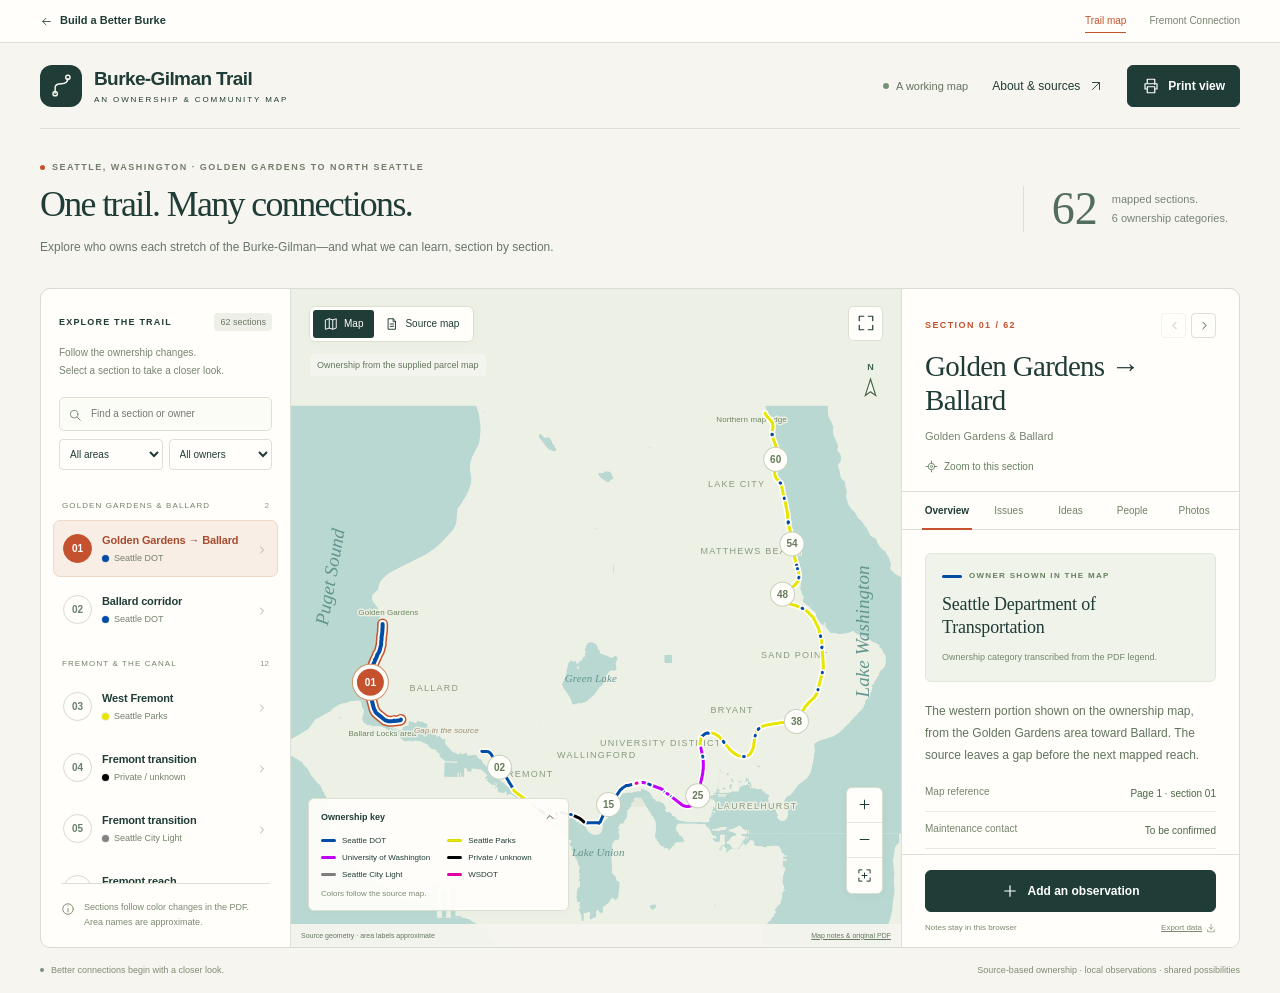
==== burke-gilman/index.html @ 85e1550d "Add Build a Better Burke home and Fremont Connection page" ====
<!doctype html>
<html lang="en">
<head>
  <meta charset="utf-8">
  <meta name="viewport" content="width=device-width, initial-scale=1">
  <meta name="theme-color" content="#f6f5ef">
  <meta name="description" content="Explore the Burke-Gilman Trail section by section, with ownership from the supplied Trail Parcel Ownership Map, community questions, and local observations.">
  <link rel="icon" href="data:image/svg+xml,%3Csvg xmlns='http://www.w3.org/2000/svg' viewBox='0 0 32 32'%3E%3Crect width='32' height='32' rx='8' fill='%23203c37'/%3E%3Cpath d='M9 24V18Q9 14 16 14T23 9' stroke='%23f6f5ef' fill='none' stroke-width='2'/%3E%3Ccircle cx='9' cy='24' r='2' fill='%23f6f5ef'/%3E%3Ccircle cx='23' cy='8' r='2' fill='%23f6f5ef'/%3E%3C/svg%3E">
  <title>Burke-Gilman Trail — An ownership & community map</title>
  <style>:root{--paper:#f6f5ef;--white:#fffefa;--ink:#203c37;--muted:#738071;--line:#dedfd5;--orange:#c5522e;--orange-pale:#f8eee5;--sans:Inter,-apple-system,BlinkMacSystemFont,"Segoe UI",sans-serif}
*{box-sizing:border-box}body{margin:0;background:var(--paper);color:var(--ink);font-family:var(--sans);font-size:14px;-webkit-font-smoothing:antialiased}button,input,select,textarea{font:inherit;color:inherit}button,a,select{cursor:pointer}button{border:0;background:none}a{color:inherit}button:disabled{cursor:default;opacity:.35}button:focus-visible,a:focus-visible,input:focus-visible,select:focus-visible,textarea:focus-visible,[tabindex]:focus-visible,summary:focus-visible{outline:3px solid #2b8e85;outline-offset:3px}button:hover:not(:disabled){filter:brightness(.93)}[hidden]{display:none!important}h1,h2,h3,p{margin:0}svg.icon{width:18px;height:18px;fill:none;stroke:currentColor;stroke-width:1.6;stroke-linecap:round;stroke-linejoin:round;flex-shrink:0;vertical-align:middle}button>span[data-icon]{display:inline-flex}.sr-only{position:absolute;width:1px;height:1px;padding:0;overflow:hidden;clip:rect(0,0,0,0);white-space:nowrap;border:0}.skip-link{position:fixed;left:10px;top:-60px;z-index:40;padding:10px 20px;background:var(--ink);color:white}.skip-link:focus{top:10px}
.site-header{height:86px;margin:0 40px;border-bottom:1px solid var(--line);display:flex;align-items:center;justify-content:space-between;gap:16px}.brand{display:flex;align-items:center;gap:12px;text-decoration:none;font-size:19px;font-weight:650;letter-spacing:-.6px}.brand-mark{display:grid;place-items:center;width:42px;height:42px;background:var(--ink);border-radius:12px;color:var(--paper)}.brand-mark svg{width:29px;height:29px;stroke:currentColor;stroke-width:1.6;fill:none}.brand small{font-size:8px;display:block;letter-spacing:1.9px;font-weight:500;margin-top:5px}.header-actions{display:flex;align-items:center;gap:24px}.draft-badge{font-size:11px;color:#647360;display:flex;align-items:center;gap:7px}.draft-badge i,.page-footer i{width:6px;height:6px;background:#76917a;border-radius:50%;display:inline-block}.text-button{font-size:12px;padding:10px 0;display:flex;align-items:center;gap:9px}.text-button .icon{width:14px}.button{display:inline-flex;align-items:center;justify-content:center;gap:8px;padding:10px 14px;border:1px solid var(--line);border-radius:6px;font-weight:550;font-size:12px;line-height:20px;text-decoration:none}.button.dark{background:var(--ink);color:white;border-color:var(--ink)}main{padding:0 40px}.intro{padding:31px 0 30px;display:flex;align-items:center;justify-content:space-between;gap:24px}.eyebrow{font-size:9px;letter-spacing:1.5px;font-weight:650;line-height:1.6}.intro .eyebrow{color:#737d6c;display:flex;gap:7px;align-items:center}.intro .eyebrow>span{width:5px;height:5px;background:var(--orange);border-radius:50%}h1{font-family:Georgia,"Times New Roman",serif;font-size:clamp(32px,2.8vw,44px);letter-spacing:-1.6px;font-weight:400;line-height:1.2;margin:9px 0 11px}.intro p{font-size:12px;line-height:1.7;color:#68766d}.intro-stat{display:flex;align-items:center;gap:14px;padding:0 12px 0 28px;border-left:1px solid var(--line);flex-shrink:0}.intro-stat strong{font-family:Georgia,serif;font-weight:400;font-size:46px;line-height:1;color:#526c5e}.intro-stat span{font-size:11px;line-height:1.7;color:#778477}
.workspace{display:grid;grid-template-columns:250px minmax(300px,1fr) 338px;border:1px solid #d8ddd2;border-radius:10px;overflow:hidden;min-height:660px;height:calc(100dvh - 287px);max-height:1100px;background:var(--white)}.route-nav{display:flex;flex-direction:column;min-width:0;min-height:0;border-right:1px solid var(--line)}.rail-top{padding:24px 18px 14px}.rail-heading{display:flex;align-items:center;justify-content:space-between;gap:6px}.rail-heading .eyebrow{font-size:9px;letter-spacing:1.2px}.tiny-tag{font-size:9px;color:#6a7865;background:#eeefe6;border-radius:4px;padding:4px 6px;white-space:nowrap}.rail-hint{font-size:10px;line-height:1.8;color:#778471;margin:13px 0 17px}.search-field{display:flex;align-items:center;gap:7px;border:1px solid var(--line);border-radius:5px;padding:8px;background:#fcfcf7}.search-field .icon{width:14px;height:14px;color:#788770}.search-field input{width:100%;min-width:0;font-size:10px;border:0;background:none;outline-offset:5px}.filter-row{display:flex;gap:6px;margin-top:8px}.filter-row label{flex:1;min-width:0}.filter-row select{width:100%;font-size:10px;border:1px solid var(--line);border-radius:4px;padding:8px 18px 8px 6px;background:var(--white)}.clear-filters{font-size:10px;text-decoration:underline;margin-top:10px;padding:3px 0;color:var(--orange)}#section-list{flex:1;min-height:0;overflow-y:auto;padding:0 12px 12px;scrollbar-width:thin;scrollbar-color:#ced5c6 transparent}.area-label{font-size:8px;letter-spacing:1.1px;text-transform:uppercase;color:#73816b;padding:17px 9px 10px;display:flex;justify-content:space-between;gap:5px}.area-label span{white-space:nowrap;color:#919887;letter-spacing:0}.section-item{display:flex;width:100%;align-items:center;text-align:left;gap:10px;padding:11px 9px;border:1px solid transparent;border-radius:7px;position:relative;margin-bottom:4px}.section-item.active{background:var(--orange-pale);border-color:#eed9c7}.section-item:hover:not(.active){background:#f2f4eb}.section-number{font-size:10px;display:grid;place-items:center;height:29px;min-width:29px;border-radius:50%;border:1px solid #d6dbce;background:var(--white);color:#69816e;font-weight:650}.section-item.active .section-number{background:var(--orange);color:white;border-color:var(--orange)}.section-text{flex:1;min-width:0}.section-text strong{display:block;font-size:11px;font-weight:600;letter-spacing:-.15px;line-height:1.5}.section-item.active .section-text strong{color:#a64b2e}.section-text small{font-size:9px;color:#73816b;display:flex;gap:5px;align-items:center;line-height:1.5;margin-top:3px}.owner-dot{display:inline-block;width:7px;height:7px;min-width:7px;border-radius:50%;background:var(--owner);box-shadow:0 0 0 1px #203c3714}.section-chevron{color:#96a08c}.section-chevron .icon{width:12px;height:12px}.rail-bottom{display:flex;gap:9px;align-items:flex-start;margin:0 20px;padding:16px 0;border-top:1px solid var(--line);color:#7c8972}.rail-bottom .icon{width:14px;height:14px}.rail-bottom p{font-size:9px;line-height:1.7}.empty-results{font-size:12px;padding:20px;line-height:1.8;color:var(--muted)}
.map-panel{position:relative;min-width:0;min-height:440px;background:#edf0e5;overflow:hidden}.map-toolbar{position:absolute;z-index:3;left:18px;top:17px;right:18px;display:flex;justify-content:space-between;pointer-events:none;gap:8px}.map-toolbar>*{pointer-events:auto}.segmented{display:inline-flex;background:var(--white);border:1px solid #dce0d4;border-radius:6px;padding:3px;box-shadow:0 2px 8px #203c3705}.segmented button{display:flex;align-items:center;justify-content:center;gap:6px;font-size:10px;padding:7px 11px;border-radius:3px}.segmented button[aria-pressed=true]{background:var(--ink);color:white}.segmented .icon{width:14px;height:14px}.square-button{width:35px;height:35px;display:grid;place-items:center;border:1px solid #dce0d4;background:var(--white);border-radius:5px;flex-shrink:0}.map-canvas{height:100%;width:100%;touch-action:none;cursor:grab;overflow:hidden}.map-canvas.dragging{cursor:grabbing}.map-canvas>svg{display:block;width:100%;height:100%;user-select:none}.map-canvas:focus-visible{outline-offset:-4px}.map-caption{position:absolute;top:65px;left:19px;font-size:9px;color:#63775e;pointer-events:none;max-width:240px;line-height:1.6;background:#f6f5efea;padding:4px 7px;border-radius:3px}.north-arrow{position:absolute;right:23px;top:73px;display:flex;flex-direction:column;align-items:center;gap:5px;pointer-events:none;color:#44614d}.north-arrow span{font-size:9px;font-weight:600}.north-arrow svg{width:15px;height:22px;fill:#f8fbf0;stroke:#46624c;stroke-width:1.5}.zoom-controls{position:absolute;right:18px;bottom:53px;display:flex;flex-direction:column;background:var(--white);border:1px solid #d8ded0;border-radius:6px;box-shadow:0 3px 10px #203c3709;overflow:hidden}.zoom-controls button{display:grid;place-items:center;height:35px;width:35px;border-bottom:1px solid #e6e8df}.zoom-controls button:last-child{border-bottom:0}.zoom-controls .icon{height:15px;width:15px}.map-legend{position:absolute;left:17px;bottom:36px;background:#fffefaf2;border:1px solid #dce0d4;border-radius:6px;padding:12px;font-size:9px;box-shadow:0 2px 8px #203c3705;max-width:calc(100% - 82px)}.map-legend summary{display:flex;align-items:center;gap:24px;justify-content:space-between;font-size:9px;font-weight:600;cursor:pointer;list-style:none}.map-legend summary::-webkit-details-marker{display:none}.map-legend summary .icon{width:12px;height:12px}.map-legend[open] summary .icon{transform:rotate(180deg)}#owner-legend{display:grid;grid-template-columns:1fr 1fr;gap:8px 17px;margin-top:13px}.legend-item{display:flex;align-items:center;gap:6px;white-space:nowrap;font-size:8px}.legend-item i{display:inline-block;width:15px;height:3px;border-radius:3px;background:var(--owner);border:1px solid #203c3710}.map-legend p{font-size:8px;color:#7e8976;margin-top:10px}.map-attribution{position:absolute;bottom:0;left:0;right:0;display:flex;justify-content:space-between;gap:8px;font-size:7px;background:#f6f5efef;padding:7px 10px;color:#65785e;line-height:1.3}.map-attribution button{font-size:7px;padding:0;text-decoration:underline}
#map-labels{pointer-events:none;font-family:var(--sans)}#map-labels text{paint-order:stroke;stroke:#edf0e5;stroke-width:1.7px;stroke-linejoin:round;text-anchor:middle;fill:#899b7d;font-size:4px;letter-spacing:.7px}.neighborhood{font-weight:500}#map-labels .water-label{font-family:Georgia,serif;font-style:italic;fill:#62958e;font-size:8px;letter-spacing:.4px;stroke:none}#map-labels .small-water{font-family:Georgia,serif;font-style:italic;fill:#62958e;font-size:4.5px;letter-spacing:.1px;stroke:none}#map-labels .place-label{font-size:3.5px;letter-spacing:0;fill:#6e8664}#map-labels .gap-label{font-style:italic;fill:#a28d73}.route-underlay{fill:none;stroke:#fffefa;stroke-width:6px;stroke-linecap:round;stroke-linejoin:round;vector-effect:non-scaling-stroke}.route-line{fill:none;stroke:var(--owner);stroke-width:3px;stroke-linecap:round;stroke-linejoin:round;vector-effect:non-scaling-stroke}.route-hit{fill:none;stroke:transparent;stroke-width:14px;vector-effect:non-scaling-stroke;cursor:pointer;pointer-events:stroke}.route-group.filtered{opacity:.16}.route-group.hovered .route-line{stroke-width:6px}.selection-edge{fill:none;stroke:var(--orange);stroke-width:11px;stroke-linecap:round;stroke-linejoin:round;vector-effect:non-scaling-stroke;pointer-events:none}.selection-halo{fill:none;stroke:var(--white);stroke-width:8px;stroke-linecap:round;stroke-linejoin:round;vector-effect:non-scaling-stroke;pointer-events:none}.selection-line{fill:none;stroke:var(--owner);stroke-width:4px;stroke-linecap:round;stroke-linejoin:round;vector-effect:non-scaling-stroke;pointer-events:none}.map-marker{cursor:pointer}.map-marker circle{fill:var(--white);stroke:#c7d0bc;stroke-width:1}.map-marker text{font:600 10px var(--sans);text-anchor:middle;dominant-baseline:central;fill:#667b5c;pointer-events:none}.map-marker.active circle{fill:var(--orange);stroke:var(--white);stroke-width:3}.map-marker.active text{fill:white}.map-marker.active .marker-halo{fill:var(--white);stroke:#cf926c;stroke-width:1}.source-background #map-labels{display:none}
.detail-panel{border-left:1px solid var(--line);display:flex;flex-direction:column;min-width:0;min-height:0;overflow:hidden}.detail-heading{padding:24px 23px 18px}.section-meta{display:flex;justify-content:space-between;gap:6px;align-items:center}.section-meta .eyebrow{color:var(--orange);font-size:9px;letter-spacing:1.4px}.section-arrows{display:flex;gap:5px}.mini-button{display:grid;place-items:center;width:25px;height:25px;border:1px solid var(--line);border-radius:4px}.mini-button .icon{width:13px;height:13px}h2{font-family:Georgia,serif;font-weight:400;font-size:29px;line-height:1.17;letter-spacing:-.7px}.detail-heading h2{margin:12px 0 10px}.detail-heading>p{font-size:11px;color:#74836b;line-height:1.6}.focus-section{display:flex;align-items:center;gap:6px;color:#678062;font-size:10px;padding:0;margin-top:15px}.focus-section .icon{width:13px;height:13px}.detail-tabs{display:flex;border-top:1px solid var(--line);border-bottom:1px solid var(--line);padding:0 14px;flex-shrink:0}.detail-tabs button{font-size:10px;padding:13px 0;margin:0 6px;flex:1;position:relative;color:#718166}.detail-tabs button[aria-selected=true]{color:var(--ink);font-weight:650}.detail-tabs button[aria-selected=true]::after{content:'';position:absolute;bottom:-1px;left:0;right:0;height:2px;background:var(--orange)}.tab-count{font-size:8px;display:inline-grid;place-items:center;min-width:13px;height:13px;border-radius:4px;background:#e9edde;margin-left:3px}.detail-content{flex:1;min-height:0;overflow-y:auto;padding:23px;scrollbar-width:thin;scrollbar-color:#c9d2c3 transparent}.owner-card{background:#f0f3e9;border:1px solid #e1e6d8;border-radius:6px;padding:16px;margin-bottom:18px}.owner-card .eyebrow{font-size:8px;letter-spacing:1.3px;color:#66805e;display:flex;align-items:center;gap:7px}.owner-swatch{height:3px;width:20px;background:var(--owner);border:1px solid #203c3710;border-radius:2px}.owner-card h3{font-size:18px!important;font-family:Georgia,serif;font-weight:400!important;letter-spacing:-.2px!important;line-height:1.3;margin:10px 0!important}.owner-card p{font-size:9px;line-height:1.7;color:#76886b}.section-description{font-size:12px;line-height:1.85;color:#61745b}.detail-content h3{font-size:10px;letter-spacing:1.05px;font-weight:600;margin:23px 0 12px;text-transform:none}.detail-meta{display:grid;gap:11px;margin:19px 0}.detail-meta>div{display:flex;justify-content:space-between;align-items:flex-start;gap:14px;border-bottom:1px solid #e8ebdf;padding-bottom:10px;font-size:10px;color:#76856d}.detail-meta strong{color:#4a6645;font-weight:500;text-align:right;max-width:62%;line-height:1.5}.detail-meta a{text-underline-offset:3px}.discussion-card{background:#f1f3e9;border:1px solid #e4e8da;border-radius:6px;padding:17px;margin:22px 0}.discussion-card .eyebrow{font-size:8px;letter-spacing:1.1px;color:#749168;display:flex;align-items:center;gap:6px}.discussion-card .icon{width:13px;height:13px}.discussion-card p{font-family:Georgia,serif;font-size:19px;line-height:1.35;color:#426645;margin-top:10px}.tab-intro{font-size:11px;line-height:1.8;color:#78866f;margin-bottom:18px}.prompt-card{border:1px solid #e0e5d6;padding:15px;border-radius:6px;margin-bottom:12px}.prompt-label{font-size:8px;text-transform:uppercase;letter-spacing:1px;color:#947b5c;line-height:1.6}.prompt-card h4,.note-card h4{font-size:12px;line-height:1.5;font-weight:600;margin:8px 0}.prompt-card p,.note-card p{font-size:11px;line-height:1.8;color:#6f8164;white-space:pre-wrap;overflow-wrap:anywhere}.prompt-card a{display:inline-block;font-size:10px;margin-top:12px;text-underline-offset:3px}.adjacent{display:flex;align-items:center;gap:8px;border-bottom:1px solid var(--line);padding:10px 0;text-align:left;width:100%;font-size:10px;line-height:1.6}.adjacent span:nth-child(2){flex:1}.adjacent small{display:block;color:#829176;font-size:9px}.adjacent .icon{width:13px}.source-preview{padding:0;width:100%;display:block;position:relative;border:1px solid var(--line);border-radius:6px;overflow:hidden;margin-top:20px}.source-preview svg{width:100%;height:124px;display:block;background:#d0d0d0}.source-preview>span{position:absolute;bottom:7px;left:8px;color:white;font-size:8px;background:#203c37df;padding:5px 7px;border-radius:3px}.source-preview .icon{width:12px;height:12px}.source-note{font-size:9px;line-height:1.7;color:#839077;margin-top:8px}.detail-bottom{padding:15px 23px 14px;border-top:1px solid var(--line);background:var(--white)}.detail-bottom>.button{width:100%}.notebook-footer{display:flex;justify-content:space-between;gap:7px;margin-top:11px;align-items:center;font-size:8px;color:#7c8a70}.notebook-footer button{font-size:8px;display:flex;gap:4px;align-items:center;padding:0;text-decoration:underline}.notebook-footer .icon{width:10px;height:10px}.note-card{padding:15px;border:1px solid #dbe2d1;border-radius:6px;margin-bottom:12px;background:#f7faf2}.note-meta{font-size:8px;color:#75896c;display:flex;justify-content:space-between;gap:10px;line-height:1.5}.note-photo-button{display:block;padding:0;width:100%;margin:9px 0}.note-photo-button img{display:block;width:100%;max-height:220px;object-fit:cover;border-radius:3px}.delete-note{display:block;margin:12px 0 0 auto;padding:2px;font-size:9px;text-decoration:underline;color:#9d6d54}.photo-empty{border:1px dashed #cdd5c2;border-radius:7px;padding:28px 20px;text-align:center;margin-bottom:20px;color:#7d8e72}.photo-empty>.icon{height:30px;width:30px;margin-bottom:10px}.photo-empty strong{display:block;font-size:12px;font-weight:550}.photo-empty p{font-size:11px;line-height:1.8;margin-top:8px}.page-footer{display:flex;justify-content:space-between;align-items:center;gap:12px;color:#7f8d74;font-size:9px;padding:17px 0}.page-footer>span:first-child{display:flex;gap:7px;align-items:center}.page-footer i{width:4px;height:4px}.expanded .route-nav,.expanded .detail-panel{display:none}.expanded.workspace{grid-template-columns:1fr}.expanded .map-panel{border:0}
dialog{border:1px solid #d6ddce;border-radius:12px;padding:29px;background:var(--white);color:var(--ink);width:min(600px,calc(100% - 32px));max-height:calc(100dvh - 40px);box-shadow:0 24px 100px #163f3638;overflow-y:auto}dialog::backdrop{background:#173a3560;backdrop-filter:blur(3px)}.dialog-heading{display:flex;align-items:flex-start;justify-content:space-between;gap:14px}.dialog-heading h2{margin-top:6px;font-size:30px}.dialog-heading .eyebrow{font-size:8px;color:#818e75}dialog>p{font-size:12px;line-height:1.85;color:#6f8068;margin:16px 0}dialog h3{font-size:13px;margin-top:23px}.source-actions{display:flex;gap:10px;flex-wrap:wrap;margin:20px 0}.source-footnote{border-top:1px solid var(--line);padding-top:17px;margin-top:20px;font-size:10px}.photo-dialog{width:min(1000px,calc(100% - 32px));padding:20px}.photo-dialog .dialog-heading{position:sticky;top:-20px;background:var(--white);padding:10px 0;margin-bottom:15px}.photo-dialog .dialog-heading h2{font-size:24px}.photo-dialog>img{width:100%;height:auto;display:block;margin:0 auto;object-fit:contain;border-radius:4px}.photo-dialog>p{margin-bottom:0;white-space:pre-wrap}#note-form{display:grid;gap:16px;margin-top:23px}#note-form label{display:flex;flex-direction:column;gap:7px;font-size:11px;font-weight:550}#note-form input,#note-form select,#note-form textarea{border:1px solid #d4deca;border-radius:5px;background:#fcfdf9;padding:11px;font-size:12px;line-height:1.5;width:100%}#note-form textarea{resize:vertical}#note-form input[type=file]{padding:10px;font-size:11px}.optional{font-size:10px;color:#839176;font-weight:400}.form-actions{display:flex;gap:8px;justify-content:flex-end;margin-top:6px}.form-error{font-size:11px;color:#a43822;line-height:1.7}#toast{position:fixed;left:50%;bottom:24px;transform:translateX(-50%);background:var(--ink);color:var(--white);padding:13px 18px;border-radius:6px;box-shadow:0 4px 30px #203c3730;max-width:calc(100% - 32px);font-size:12px;z-index:50;line-height:1.7}
.source-background .route-underlay,.source-background .route-line{display:none}
@media(min-width:1650px){.workspace{grid-template-columns:275px minmax(300px,1fr) 365px}.section-text strong{font-size:12px}.section-text small{font-size:10px}.detail-heading,.detail-content{padding-left:27px;padding-right:27px}.detail-heading h2{font-size:33px}.section-description{font-size:13px}}
@media(max-width:1200px){.site-header{margin:0 24px}main{padding:0 24px}.workspace{grid-template-columns:220px minmax(260px,1fr) 310px}.rail-top{padding-left:15px;padding-right:15px}.section-text strong{font-size:10px}.detail-heading,.detail-content{padding-left:20px;padding-right:20px}.detail-heading h2{font-size:27px}.intro-stat{display:none}.map-legend{left:12px;padding:10px}#owner-legend{gap:8px 12px}.legend-item{font-size:7px}.detail-tabs button{font-size:9px;margin:0 5px}.rail-heading .eyebrow{font-size:8px}}
@media(max-width:1000px){.workspace{grid-template-columns:minmax(300px,1fr) 320px;grid-template-rows:auto 720px;height:auto;min-height:0;max-height:none}.route-nav{grid-column:1/-1;border-right:0;border-bottom:1px solid var(--line);padding:12px 14px;display:block}.rail-top{padding:0;display:flex;gap:10px;align-items:center}.rail-heading{margin-right:auto}.rail-hint,.rail-bottom{display:none}.search-field{width:170px}.filter-row{margin:0;width:230px}.clear-filters{margin:0;font-size:9px}#section-list{display:flex;gap:5px;overflow-x:auto;overflow-y:hidden;padding:10px 0 4px}.area-label{display:none}.section-item{flex:0 0 151px;margin:0;padding:9px 7px;gap:7px}.section-number{width:25px;min-width:25px;height:25px;font-size:9px}.section-text strong{font-size:9px}.section-text small{font-size:8px}.section-chevron{display:none}.map-panel{min-height:0}.expanded.workspace{grid-template-rows:720px}.header-actions .draft-badge{display:none}h1{font-size:37px}.intro{padding:27px 0}.intro p{font-size:11px}.empty-results{padding:15px 0}}
@media(max-width:680px){.site-header{height:75px;margin:0 16px}.brand{font-size:16px;gap:9px}.brand small{font-size:6px;letter-spacing:1.3px}.brand-mark{width:34px;height:34px;border-radius:9px}.brand-mark svg{width:24px;height:24px}.header-actions{gap:0}.header-actions .text-button{display:none}.header-actions .button{font-size:10px;padding:7px 9px;gap:5px}.header-actions .icon{width:14px;height:14px}main{padding:0 12px}.intro{padding:24px 4px 22px}.intro .eyebrow{font-size:7px;letter-spacing:1px;line-height:1.8;max-width:290px}h1{font-size:33px;letter-spacing:-1.2px;margin:11px 0}.intro p{font-size:11px;line-height:1.8;max-width:350px}.workspace{display:flex;flex-direction:column;border-radius:8px}.route-nav{padding:13px 11px 8px}.rail-top{display:grid;grid-template-columns:1fr 1fr;gap:8px}.rail-heading{grid-column:1/-1;width:100%;margin:0 0 2px}.search-field{width:100%}.filter-row{width:100%;gap:4px}.filter-row select{font-size:9px;padding:8px 4px}.clear-filters{grid-column:1/-1;justify-self:start}.section-item{flex-basis:142px}.section-text strong{font-size:9px}.section-text small{font-size:8px}.map-panel{height:500px;min-height:500px}.map-toolbar{left:12px;right:12px;top:12px}.map-caption{left:13px;top:60px;font-size:8px;max-width:210px}.north-arrow{top:66px;right:21px}.map-legend{bottom:30px;padding:9px}#owner-legend{gap:7px 12px;margin-top:10px}.map-legend p{font-size:7px;margin-top:8px}.map-attribution{font-size:6px;padding:7px}.map-attribution button{font-size:6px}.zoom-controls{right:12px;bottom:44px}.detail-panel{border-top:1px solid var(--line);border-left:0;max-height:none;overflow:visible}.detail-heading{padding:22px}.detail-heading h2{font-size:31px}.detail-heading>p{font-size:12px}.focus-section{font-size:11px}.detail-tabs{padding:0 15px}.detail-tabs button{font-size:11px;margin:0 7px;padding:14px 0}.detail-content{padding:22px;max-height:none;overflow:visible;min-height:250px}.section-description{font-size:13px}.owner-card h3{font-size:20px!important}.owner-card p{font-size:10px}.detail-bottom{padding:17px 22px}.notebook-footer{font-size:9px}.notebook-footer button{font-size:9px}.page-footer{font-size:8px;padding:18px 4px;line-height:1.6}.page-footer>span:last-child{display:none}.source-preview svg{height:145px}.expanded .map-panel{height:75dvh;min-height:520px}dialog{padding:22px}.dialog-heading h2{font-size:28px}.photo-dialog{padding:16px}.photo-dialog .dialog-heading{top:-16px}.photo-dialog .dialog-heading h2{font-size:20px}.detail-panel:focus{outline:none}}
@media(prefers-reduced-motion:reduce){*,*::before,*::after{transition:none!important;scroll-behavior:auto!important}}
@media print{@page{size:landscape;margin:12mm}body{background:white}.site-header{height:60px;margin:0}main{padding:0}.intro{padding:15px 0}.intro h1{font-size:28px}.header-actions,.intro-stat,.route-nav,.map-toolbar,.map-caption,.zoom-controls,.detail-tabs,.detail-bottom,.page-footer,dialog,.skip-link,.focus-section,.section-arrows{display:none!important}.workspace,.expanded.workspace{display:grid;grid-template-columns:58% 42%;height:auto;min-height:600px;max-height:none;overflow:visible}.map-panel,.expanded .map-panel{height:600px;min-height:600px;print-color-adjust:exact;-webkit-print-color-adjust:exact}.detail-panel{display:flex!important;max-height:none;overflow:visible}.detail-content{overflow:visible;max-height:none}.detail-heading{padding:20px}.detail-content{padding:20px}.detail-heading h2{font-size:25px}.map-legend{print-color-adjust:exact;-webkit-print-color-adjust:exact}.map-attribution button{text-decoration:none}.note-card,.prompt-card,.owner-card{break-inside:avoid}.source-preview{display:none}.owner-dot,.owner-swatch{print-color-adjust:exact;-webkit-print-color-adjust:exact}a{text-decoration:none}}
</style>
  <link rel="stylesheet" href="../assets/site.css">
</head>
<body>
  <nav class="bbb-project-nav" aria-label="Site navigation">
    <a href="../index.html"><svg class="bbb-icon" viewBox="0 0 24 24" aria-hidden="true"><path d="M19 12H5m6-6-6 6 6 6"/></svg>Build a Better Burke</a>
    <div class="bbb-project-nav-links"><a href="../burke-gilman/index.html" aria-current="page">Trail map</a><a href="../fremont-connection/index.html" >Fremont Connection</a></div>
  </nav>
  <a class="skip-link" href="#workspace">Skip to the interactive map</a>
  <header class="site-header">
    <a class="brand" href="#section-01" aria-label="Burke-Gilman Trail home">
      <span class="brand-mark" aria-hidden="true"><svg viewBox="0 0 32 32"><path d="M9 25v-7q0-4 7-4t7-6"/><circle cx="9" cy="25" r="2.4"/><circle cx="23" cy="7" r="2.4"/></svg></span>
      <span>Burke-Gilman Trail<small>AN OWNERSHIP & COMMUNITY MAP</small></span>
    </a>
    <div class="header-actions"><span class="draft-badge"><i></i> A working map</span><button class="text-button" data-open-source>About & sources <span data-icon="arrow-up-right"></span></button><button class="button dark" id="print-map"><span data-icon="print"></span> Print view</button></div>
  </header>
  <main>
    <section class="intro" aria-labelledby="page-title">
      <div><div class="eyebrow"><span></span> SEATTLE, WASHINGTON · GOLDEN GARDENS TO NORTH SEATTLE</div><h1 id="page-title">One trail. Many connections.</h1><p>Explore who owns each stretch of the Burke-Gilman—and what we can learn, section by section.</p></div>
      <div class="intro-stat"><strong>62</strong><span>mapped sections.<br>6 ownership categories.</span></div>
    </section>
    <section class="workspace" id="workspace" aria-label="Explore the Burke-Gilman Trail">
      <nav class="route-nav" aria-label="Trail sections">
        <div class="rail-top">
          <div class="rail-heading"><span class="eyebrow">EXPLORE THE TRAIL</span><span class="tiny-tag" id="section-count">62 sections</span></div>
          <p class="rail-hint">Follow the ownership changes.<br>Select a section to take a closer look.</p>
          <label class="search-field"><span data-icon="search"></span><input id="search" type="search" placeholder="Find a section or owner" aria-label="Find a section or owner"></label>
          <div class="filter-row"><label><span class="sr-only">Filter by area</span><select id="area-filter"><option value="all">All areas</option></select></label><label><span class="sr-only">Filter by ownership</span><select id="owner-filter"><option value="all">All owners</option></select></label></div>
          <button id="clear-filters" class="clear-filters" hidden>Clear filters</button>
        </div>
        <div id="section-list"></div>
        <p id="empty-results" class="empty-results" hidden>No sections match. Try another area or owner.</p>
        <div class="rail-bottom"><span data-icon="info"></span><p>Sections follow color changes in the PDF. Area names are approximate.</p></div>
      </nav>
      <div class="map-panel">
        <div class="map-toolbar"><div class="segmented" aria-label="Map background"><button id="map-mode" aria-pressed="true"><span data-icon="map"></span> Map</button><button id="source-mode" aria-pressed="false"><span data-icon="file"></span> Source map</button></div><button class="square-button" id="expand-map" aria-label="Expand map" title="Expand map" aria-pressed="false"><span data-icon="expand"></span></button></div>
        <div class="map-caption" id="map-caption">Ownership from the supplied parcel map</div>
        <div class="map-canvas" id="map-canvas" tabindex="0" role="region" aria-label="Interactive ownership map. Plus and minus zoom, arrow keys pan, and zero fits the trail. Use the section list to select every section, including very short transitions.">
          <svg id="route-map" xmlns="http://www.w3.org/2000/svg" viewBox="120 -4 390 355" aria-labelledby="map-title map-description">
            <title id="map-title">Burke-Gilman Trail parcel ownership</title><desc id="map-description">62 continuous ownership sections taken directly from the supplied PDF. The western Ballard reach is disconnected in the source. Small ownership transitions are preserved. Area labels are approximate.</desc>
            <defs><clipPath id="map-extent"><rect x="81.668" y="21.234" width="448.781" height="733.01"/></clipPath></defs>
            <rect x="-1000" y="-1000" width="3000" height="3000" fill="#edf0e5"/>
            <g id="styled-base" clip-path="url(#map-extent)"><path d="M81.66799926757812,21.2340087890625H530.448974609375V754.2440185546875H81.66799926757812Z" fill="#edf0e5" fill-rule="nonzero"/><path d="M81.6679,21.2344L81.6679,754.2444L179.7619,754.2444L179.7619,754.1794L179.5999,754.1794L179.4389,754.0174L179.2749,754.0174L179.2749,753.8534L179.2749,753.6934L179.1149,753.6934L179.1149,753.5323L178.9539,753.3704L178.9539,753.2064L178.9539,753.0464L178.9539,752.8854L178.7909,752.8854L178.7909,752.7224L178.7909,752.5614L178.6279,752.3994L178.4679,752.2374L178.4679,752.0754L178.3059,751.9124L178.1439,751.9124L178.1439,751.7504L177.9829,751.5884L177.9829,751.4283L177.8189,751.2644L177.6569,751.1053L177.6569,750.9413L177.4969,750.7794L177.3329,750.6194L177.3329,750.4564L177.1719,750.2944L177.1719,750.1324L177.0099,749.9714L177.0099,749.8083L176.8479,749.6464L176.6859,749.4844L176.6859,749.3224L176.5249,749.3224L176.5249,749.1614L176.3629,748.9994L176.3629,748.8374L176.1999,748.6764L176.0389,748.5134L175.8769,748.3524L175.8769,748.1904L175.7159,748.0294L175.5529,748.0294L175.5529,747.8664L175.3909,747.8664L175.3909,747.7054L175.2299,747.5424L175.2299,747.3804L175.2299,747.2194L175.2299,747.0564L175.0679,746.8954L175.0679,746.7334L174.9059,746.5714L174.7439,746.4094L174.7439,746.2484L174.5829,745.9244L174.5829,745.7634L174.4199,745.6004L174.2579,745.4394L174.2579,745.2774L174.0969,745.1134L174.0969,744.9543L174.0969,744.7914L173.9349,744.7914L173.9349,744.6304L173.9349,744.4684L173.7729,744.3064L173.7729,744.1443L173.6109,744.1443L173.4499,743.9814L173.4499,743.8214L173.2879,743.6594L173.1249,743.4974L172.9639,743.3354L172.9639,743.1724L172.9639,743.0104L172.9639,742.8484L172.8019,742.6874L172.8019,742.5264L172.6409,742.5264L172.6409,742.3634L172.4779,742.2014L172.4779,742.0394L172.4779,741.8784L172.4779,741.7154L172.3169,741.5544L172.3169,741.3924L172.3169,741.2303L172.3169,741.0684L172.3169,740.9064L172.1549,740.7454L171.9909,740.5824L171.9909,740.4214L171.8309,740.4214L171.9909,740.2594L171.8309,740.2594L171.8309,740.0974L171.6689,740.0974L171.6689,739.9354L171.5069,739.9354L171.3439,739.7734L171.3439,739.6124L171.1839,739.4504L171.0199,739.4504L170.8599,739.2884L170.8599,739.1264L170.6979,738.9654L170.6979,738.8024L170.5349,738.6404L170.5349,738.4794L170.3749,738.4794L170.3749,738.3174L170.2129,738.1564L170.2129,737.9933L170.2129,737.8314L170.0509,737.6703L170.0509,737.5074L170.0509,737.3464L169.8879,737.3464L169.8879,737.1844L169.8879,737.0234L169.8879,736.8604L169.7259,736.6984L169.5639,736.5374L169.5639,736.3754L169.4019,736.2134L169.4019,736.0514L169.2409,735.7284L169.2409,735.5644L169.2409,735.4024L169.0779,735.4024L169.0779,735.2424L168.9169,735.0793L168.7549,735.0793L168.5919,734.9174L168.5919,734.7574L168.4319,734.7574L168.2689,734.5944L168.1079,734.5944L168.1079,734.4314L167.9449,734.2704L167.7839,734.2704L167.6219,734.1084L167.6219,733.9484L167.4599,733.7844L167.4599,733.6234L167.2989,733.4604L167.1359,733.2994L167.1359,733.1374L167.1359,732.9744L167.1359,732.8144L166.9749,732.8144L166.8129,732.6514L166.6509,732.4904L166.6509,732.3284L166.6509,732.1664L166.4889,732.0044L166.4889,731.8423L166.4889,731.6814L166.4889,731.5193L166.3269,731.3574L166.3269,731.1954L166.3269,730.8724L166.3269,730.7094L166.1649,730.5484L166.1649,730.2244L166.0029,730.0624L166.0029,729.9004L166.0029,729.7394L166.0029,729.5764L166.0029,729.4154L166.0029,729.2534L165.8419,728.7674L165.8419,728.4444L165.6799,728.1204L165.6799,727.6334L165.5179,727.3114L165.5179,726.9864L165.3569,726.6624L165.3569,726.5004L165.1939,726.3394L165.1939,726.0174L165.1939,725.8534L165.1939,725.6913L165.0329,725.3683L165.0329,725.2064L164.8709,725.0444L164.8709,724.8834L164.7089,724.7204L164.7089,724.5583L164.5469,724.3974L164.5469,724.2354L164.3849,724.0744L164.3849,723.9114L164.3849,723.7504L164.2229,723.7504L164.2229,723.5884L164.2229,723.4264L164.0609,723.4264L164.0609,723.2644L164.0609,723.1024L164.0609,722.9413L163.8999,722.7784L163.8999,722.6174L163.8999,722.4554L163.7359,722.2934L163.7359,722.1313L163.7359,721.9694L163.5759,721.8083L163.5759,721.4844L163.5759,721.3224L163.4139,721.3224L163.4139,721.1604L163.4139,720.9984L163.2509,720.6754L163.2509,720.5134L163.0889,720.3514L163.0889,720.1894L162.9269,720.0274L162.9269,719.7024L162.7669,719.5424L162.7669,719.2194L162.7669,719.0554L162.6039,718.8934L162.4419,718.7334L162.2799,718.5714L162.1179,718.4084L161.9569,718.2464L161.7939,717.9224L161.4709,717.5994L161.3089,717.4374L161.1469,717.2754L160.9849,717.1134L160.6609,716.7904L160.4999,716.6274L160.3379,716.4664L160.0139,716.1434L159.8519,715.9803L159.5289,715.8194L159.3669,715.4954L159.2049,715.4954L159.0439,715.3334L158.8819,715.1714L158.7189,715.1714L158.5579,715.0104L158.3959,714.8474L158.0719,714.6854L158.0719,714.5244L157.9109,714.5244L157.9109,714.3624L157.7489,714.3624L157.7489,714.5244L157.5859,714.5244L157.5859,714.3624L157.4249,714.3624L157.2629,714.2004L157.1019,714.0384L157.1019,713.8774L157.1019,713.7154L157.1019,713.3914L157.2629,713.3914L157.2629,713.2294L157.2629,713.0674L157.4249,712.9054L157.4249,712.7444L157.4249,712.5824L157.5859,712.5824L157.7489,712.4184L157.7489,712.2584L157.9109,712.2584L157.9109,712.0964L158.0719,711.9354L158.2339,711.9354L158.3959,711.7714L158.5579,711.6114L158.7189,711.4494L158.8819,711.2874L159.2049,710.9624L159.3669,710.8024L159.6909,710.6404L159.8519,710.3154L160.0139,710.1534L160.3379,709.8293L160.4999,709.6684L160.8239,709.3444L160.9849,709.1824L161.3089,709.0204L161.6329,708.6964L161.7939,708.3734L161.9569,708.2114L162.1179,708.2114L162.1179,708.0494L162.2799,707.8874L162.4419,707.8874L162.4419,707.7264L162.6039,707.5644L162.7669,707.4024L162.9269,707.2404L163.0889,707.0793L163.2509,706.9164L163.4139,706.7544L163.5759,706.5934L163.5759,706.4314L163.7359,706.4314L164.0609,706.1074L164.3849,705.7844L164.5469,705.6214L164.7089,705.4604L164.8709,705.2984L165.0329,704.9744L165.1939,704.8124L165.3569,704.6514L165.5179,704.4894L165.5179,704.3274L165.6799,704.3274L165.8419,704.0044L166.0029,703.8414L166.1649,703.6783L166.3269,703.3564L166.4889,703.1944L166.6509,702.8714L166.9749,702.5464L166.9749,702.3844L167.1359,702.0624L167.2989,701.8984L167.2989,701.7374L167.4599,701.5754L167.4599,701.4124L167.6219,700.9283L167.7839,700.7654L167.9449,700.2804L167.9449,700.1194L168.1079,699.9564L168.1079,699.7953L168.1079,699.6334L168.2689,699.1474L168.2689,698.9864L168.2689,698.6634L168.2689,698.5004L168.2689,698.1774L168.2689,698.0144L168.2689,697.8534L168.2689,697.3674L168.2689,697.0434L168.2689,696.7204L168.2689,696.5583L168.2689,696.2354L168.2689,695.9114L168.2689,695.4254L168.2689,695.2644L168.2689,694.6144L168.4319,694.2914L168.4319,693.9673L168.4319,693.8074L168.4319,693.4824L168.5919,693.1584L168.7549,692.8354L168.9169,692.3494L168.9169,692.0254L169.0779,691.5404L169.0779,691.2164L169.0779,690.8934L169.0779,690.7314L169.0779,690.4073L169.0779,690.0834L169.0779,689.7594L169.0779,689.5984L169.0779,689.1124L168.9169,688.9514L168.9169,688.7894L168.7549,688.4654L168.5919,687.9803L168.4319,687.6564L168.4319,687.4944L168.4319,687.3324L168.2689,687.1703L168.2689,687.0094L168.1079,686.8474L167.9449,686.5244L167.7839,686.3604L167.7839,686.2004L167.4599,685.8744L167.4599,685.7134L167.2989,685.5514L167.1359,685.3894L166.9749,685.2274L166.6509,684.9044L166.6509,684.7414L166.4889,684.5824L166.3269,684.5824L166.3269,684.4184L166.0029,684.0954L165.8419,683.9333L165.6799,683.7714L165.6799,683.6094L165.3569,683.2854L165.1939,683.1244L165.0329,682.9614L164.7089,682.6384L164.5469,682.4764L164.3849,682.3154L164.2229,682.1534L164.0609,681.9914L163.8999,681.8293L163.8999,681.6674L163.7359,681.5054L163.5759,681.5054L163.5759,681.3434L163.2509,681.1824L163.0889,681.1824L163.0889,681.0193L162.9269,680.8594L162.7669,680.8594L162.6039,680.6964L162.6039,680.5344L162.2799,680.3734L162.1179,680.2104L161.9569,680.0494L161.7939,679.8874L161.6329,679.7264L161.4709,679.7264L161.4709,679.5634L161.3089,679.5634L161.1469,679.4014L160.9849,679.2404L160.8239,679.0764L160.6609,678.9164L160.4999,678.7544L160.3379,678.5923L160.1769,678.5923L160.0139,678.4314L159.8519,678.2674L159.6909,678.1053L159.5289,678.1053L159.3669,677.9454L159.2049,677.7844L159.2049,677.6204L159.0439,677.4604L158.8819,677.2984L158.5579,677.1344L158.3959,677.1344L158.3959,676.9734L158.2339,676.9734L158.0719,676.8114L157.9109,676.8114L157.7489,676.4874L157.5859,676.3264L157.4249,676.3264L157.4249,676.1634L157.2629,676.1634L157.1019,676.0024L156.9389,676.0024L156.9389,675.8404L156.6159,675.6774L156.4519,675.5174L156.2919,675.3553L156.1299,675.3553L155.9669,675.1934L155.4829,674.8694L155.4829,674.7074L155.3189,674.7074L155.1579,674.5453L154.9959,674.5453L154.8339,674.3844L154.6739,674.3844L154.5109,674.2214L154.5109,674.0594L154.3489,673.8984L154.1869,673.7354L154.0269,673.5754L153.8629,673.4124L153.8629,673.2514L153.7019,673.2514L153.7019,673.0894L153.5399,672.9274L153.5399,672.7654L153.3779,672.6034L153.3779,672.4424L153.2159,672.2794L153.2159,672.1183L153.2159,671.9564L153.0539,671.7934L153.0539,671.6324L152.8919,671.4704L152.8919,671.1474L152.8919,670.9854L152.8919,670.8234L152.8919,670.6614L153.0539,670.3364L153.0539,670.1764L153.2159,670.1764L153.2159,670.0144L153.3779,670.0144L153.3779,669.8524L153.5399,669.8524L153.5399,669.6894L153.7019,669.5274L153.8629,669.3654L154.0269,669.2054L154.1869,669.0424L154.3489,668.8794L154.5109,668.7204L154.6739,668.5564L154.8339,668.3943L154.9959,668.3943L155.1579,668.0714L155.3189,668.0714L155.3189,667.9094L155.4829,667.7474L155.6449,667.5854L155.8049,667.5854L155.9669,667.4234L156.1299,667.2614L156.2919,667.1004L156.4519,667.1004L156.4519,666.9374L156.6159,666.9374L156.7779,666.7774L156.7779,666.6144L156.9389,666.4524L157.1019,666.4524L157.1019,666.2914L157.2629,666.2914L157.2629,666.1284L157.5859,665.9673L157.5859,665.8054L157.7489,665.8054L157.9109,665.6443L158.0719,665.4814L158.2339,665.3194L158.3959,665.3194L158.3959,665.1584L158.5579,664.9954L158.5579,664.8344L158.7189,664.8344L158.8819,664.6724L159.0439,664.5104L159.2049,664.3494L159.3669,664.1864L159.5289,664.0244L159.6909,663.8634L159.8519,663.7024L160.0139,663.5394L160.0139,663.3784L160.1769,663.3784L160.3379,663.2164L160.4999,663.0524L160.6609,662.8924L160.6609,662.7303L160.9849,662.5694L161.1469,662.4064L161.1469,662.2454L161.3089,662.2454L161.3089,662.0834L161.4709,662.0834L161.4709,661.9214L161.6329,661.9214L161.7939,661.7594L161.7939,661.5964L161.9569,661.4364L161.9569,661.2744L162.1179,661.2744L162.1179,661.1124L162.2799,660.9494L162.4419,660.7874L162.4419,660.6254L162.6039,660.4634L162.6039,660.3024L162.9269,659.9784L163.0889,659.8163L163.0889,659.6544L163.2509,659.4933L163.4139,659.3304L163.4139,659.1694L163.5759,659.0074L163.7359,659.0074L163.7359,658.8454L163.8999,658.6833L163.8999,658.5214L164.0609,658.3604L164.2229,658.1984L164.2229,658.0364L164.3849,657.8744L164.3849,657.7124L164.3849,657.5504L164.5469,657.5504L164.5469,657.3884L164.7089,657.0654L164.8709,656.7414L164.8709,656.5793L165.0329,656.5793L165.0329,656.2554L165.1939,656.0944L165.1939,655.9324L165.1939,655.7714L165.1939,655.6084L165.3569,655.6084L165.3569,655.4464L165.3569,655.2854L165.3569,655.1234L165.5179,654.9614L165.5179,654.6384L165.5179,654.4754L165.5179,654.3144L165.5179,654.1524L165.5179,653.9904L165.5179,653.6664L165.5179,653.5054L165.5179,653.3434L165.5179,653.1814L165.5179,653.0184L165.5179,652.8564L165.5179,652.6964L165.3569,652.5323L165.3569,652.3724L165.3569,652.2094L165.1939,651.7234L165.1939,651.5624L165.0329,651.0764L164.8709,650.9144L164.8709,650.5904L164.7089,650.4294L164.7089,650.2674L164.5469,650.1053L164.3849,649.9434L164.3849,649.7814L164.3849,649.6204L164.2229,649.2964L164.2229,649.1344L164.0609,648.8104L164.0609,648.6484L163.8999,648.3244L163.8999,648.1634L163.7359,648.0014L163.7359,647.6774L163.7359,647.5154L163.7359,647.0304L163.7359,646.8683L163.7359,646.7074L163.7359,646.3824L163.7359,646.0594L163.7359,645.8974L163.7359,645.7354L163.8999,645.4124L163.8999,645.2484L163.8999,644.9254L163.8999,644.6014L163.8999,644.2784L163.8999,644.1164L163.8999,643.9543L163.7359,643.6313L163.7359,643.4684L163.7359,643.3064L163.7359,643.1454L163.5759,643.1454L163.5759,642.9834L163.4139,642.9834L163.4139,642.8214L163.2509,642.6594L163.0889,642.4984L163.0889,642.3364L162.9269,642.1734L162.7669,642.1734L162.7669,642.0124L162.6039,641.8504L162.4419,641.8504L162.4419,641.6894L162.4419,641.5264L162.2799,641.3664L162.2799,641.2034L162.2799,641.0414L162.2799,640.8804L162.2799,640.7173L162.2799,640.3943L162.2799,640.2324L162.2799,640.0704L162.2799,639.9084L162.2799,639.7464L162.4419,639.2614L162.4419,639.0994L162.4419,638.9384L162.4419,638.7754L162.6039,638.6144L162.6039,638.1284L162.7669,637.9664L162.7669,637.8044L162.9269,637.6424L162.9269,637.3174L163.0889,636.9944L163.0889,636.8324L163.0889,636.6703L163.0889,636.5104L163.2509,636.5104L163.2509,636.1854L163.2509,636.0254L163.2509,635.8614L163.0889,635.5384L163.0889,635.3754L163.0889,635.2144L163.0889,635.0524L163.0889,634.8904L163.0889,634.5674L163.0889,634.4054L163.0889,634.2424L163.0889,634.0824L163.0889,633.9194L163.0889,633.7584L162.9269,633.4333L162.9269,633.2724L162.9269,632.9484L162.7669,632.7864L162.7669,632.6254L162.6039,632.4634L162.6039,632.1404L162.4419,631.9774L162.2799,631.8154L162.2799,631.4924L162.1179,631.3304L162.1179,630.8444L161.9569,630.8444L161.9569,630.6833L161.9569,630.5204L161.7939,630.1974L161.6329,630.0354L161.6329,629.8734L161.4709,629.5504L161.4709,629.3864L161.3089,629.2264L161.3089,628.9014L161.1469,628.7414L161.1469,628.5774L161.1469,628.4174L160.9849,628.2554L160.8239,627.9304L160.8239,627.7684L160.8239,627.6084L160.6609,627.4444L160.6609,627.2854L160.4999,627.1214L160.4999,626.7984L160.3379,626.7984L160.3379,626.6354L160.1769,626.6354L160.1769,626.4744L160.0139,626.4744L160.0139,626.3124L160.0139,626.1504L160.0139,625.9884L159.8519,625.8264L159.8519,625.6644L159.8519,625.5024L159.8519,625.3414L159.6909,625.1794L159.6909,625.0174L159.5289,624.8564L159.5289,624.6934L159.5289,624.5323L159.3669,624.3704L159.3669,624.2084L159.3669,624.0464L159.2049,623.8854L159.2049,623.7224L159.2049,623.5604L159.2049,623.3994L159.0439,623.2364L159.0439,623.0754L158.8819,623.0754L158.8819,622.9134L158.8819,622.7524L158.8819,622.5894L158.7189,622.5894L158.7189,622.4283L158.7189,622.2664L158.5579,622.1044L158.5579,621.9434L158.5579,621.7804L158.5579,621.6194L158.3959,621.6194L158.3959,621.4574L158.3959,621.2953L158.3959,621.1344L158.3959,620.9714L158.3959,620.8083L158.3959,620.6484L158.3959,620.1614L158.3959,620.0014L158.3959,619.8374L158.3959,619.6774L158.3959,619.5154L158.3959,619.3524L158.5579,619.1904L158.5579,619.0284L158.5579,618.8664L158.5579,618.7054L158.7189,618.5434L158.7189,618.3813L158.8819,618.2194L158.8819,618.0583L158.8819,617.8954L158.8819,617.7344L159.0439,617.7344L159.0439,617.5724L159.0439,617.4104L159.0439,617.2484L159.2049,617.2484L159.2049,617.0874L159.3669,616.9244L159.3669,616.7624L159.3669,616.6014L159.5289,616.6014L159.5289,616.4384L159.5289,616.2784L159.6909,616.2784L159.6909,616.1154L159.6909,615.9543L159.8519,615.7924L159.8519,615.6304L159.8519,615.4684L160.0139,615.4684L160.0139,615.3064L160.0139,615.1454L160.0139,614.9824L160.1769,614.8214L160.1769,614.6594L160.1769,614.4964L160.1769,614.3364L160.1769,614.1734L160.1769,614.0114L160.3379,614.0114L160.3379,613.8504L160.3379,613.6884L160.3379,613.5264L160.3379,613.3644L160.4999,613.3644L160.4999,613.2034L160.4999,613.0404L160.6609,612.8794L160.6609,612.7173L160.6609,612.5554L160.8239,612.5554L160.8239,612.2314L160.8239,611.7464L160.8239,611.2594L160.9849,610.9374L160.8239,610.9374L160.8239,610.7744L161.1469,610.7744L161.1469,610.6124L161.1469,610.4504L161.1469,610.1264L161.1469,609.9644L161.1469,609.4803L160.9849,609.4803L160.9849,609.3174L160.9849,608.8324L160.9849,608.6703L161.1469,608.6703L161.1469,608.5084L161.1469,608.3474L161.1469,607.8614L161.1469,607.6984L161.1469,607.3754L161.1469,607.0524L161.1469,606.7274L160.9849,606.7274L160.9849,606.5663L160.9849,606.4054L160.9849,606.2424L160.9849,606.0804L160.9849,605.9194L160.9849,605.7563L160.8239,605.7563L160.8239,605.5954L160.8239,605.4333L160.6609,605.4333L160.6609,605.2714L160.4999,605.2714L160.4999,605.1094L160.3379,605.1094L160.3379,604.9474L160.3379,604.7844L160.3379,604.6244L160.3379,604.4624L160.3379,604.3004L160.3379,603.9774L160.3379,603.4904L160.3379,603.1664L160.3379,602.8423L160.3379,602.6814L160.3379,602.5193L160.3379,602.3564L160.3379,602.1974L160.1769,602.0334L160.1769,601.8724L160.1769,601.7104L160.1769,601.5484L160.0139,601.5484L160.0139,601.3864L160.0139,601.2244L160.0139,601.0634L160.0139,600.9014L160.0139,600.7394L160.0139,600.5774L159.8519,600.4154L159.8519,600.2544L159.8519,600.0914L159.8519,599.9304L159.6909,599.9304L159.6909,599.7684L159.6909,599.6064L159.6909,599.4444L159.6909,599.2823L159.6909,599.1214L159.6909,598.9584L159.6909,598.7974L159.5289,598.7974L159.5289,598.6354L159.5289,598.4744L159.5289,598.3114L159.3669,598.3114L159.3669,598.1494L159.3669,597.9884L159.3669,597.8264L159.2049,597.6644L159.0439,597.5024L159.0439,597.3414L158.8819,597.1783L158.8819,597.0164L158.8819,596.8553L158.7189,596.8553L158.5579,596.5314L158.3959,596.2074L158.0719,595.8824L158.0719,595.7224L157.9109,595.5604L157.9109,595.3994L157.9109,595.2354L157.9109,595.0734L157.9109,594.9134L157.9109,594.7504L157.9109,594.5884L157.9109,594.4264L157.9109,594.2664L158.0719,594.2664L158.0719,594.1024L158.0719,593.9404L158.0719,593.7794L158.0719,593.6174L158.0719,593.4554L158.0719,593.2934L158.0719,593.1324L158.0719,592.9704L158.0719,592.8074L158.0719,592.6464L157.9109,592.4844L158.0719,592.4844L158.0719,592.3234L157.9109,592.3234L157.9109,592.1604L157.9109,591.9994L157.9109,591.8374L157.7489,591.8374L157.7489,591.6754L157.7489,591.5134L157.7489,591.3514L157.7489,591.1904L157.7489,591.0274L157.7489,590.8664L157.7489,590.7043L157.5859,590.7043L157.5859,590.5424L157.5859,590.3804L157.4249,590.3804L157.2629,590.3804L157.2629,590.2184L157.2629,590.0574L157.1019,590.0574L157.1019,589.8954L157.1019,589.7334L156.9389,589.5714L156.9389,589.4094L156.9389,589.2484L156.7779,589.0854L156.7779,588.9244L156.6159,588.9244L156.4519,588.9244L156.4519,588.7624L156.4519,588.6004L156.4519,588.4384L156.2919,588.4384L156.2919,588.2764L156.2919,588.1154L156.1299,588.1154L156.1299,587.9514L156.1299,587.7914L156.1299,587.6294L156.1299,587.4664L155.9669,587.3044L155.9669,587.1424L155.6449,586.8204L155.6449,586.6573L155.4829,586.4954L155.4829,586.3334L155.4829,586.1724L155.3189,586.0094L155.3189,585.8484L155.1579,585.8484L154.9959,585.8484L154.9959,585.6864L154.8339,585.6864L154.8339,585.5244L154.6739,585.3624L154.6739,585.2004L154.5109,585.0394L154.5109,584.8764L154.5109,584.7154L154.3489,584.7154L154.3489,584.5533L154.1869,584.3924L154.1869,584.2294L154.0269,584.0684L153.8629,583.9064L153.7019,583.9064L153.5399,583.7444L153.5399,583.5824L153.3779,583.5824L153.3779,583.4203L153.3779,583.2594L153.5399,583.2594L153.5399,583.0974L153.3779,583.0974L153.3779,582.9354L153.3779,582.7734L153.2159,582.6114L153.2159,582.4494L153.0539,582.4494L153.0539,582.2874L152.7299,581.9644L152.7299,581.8024L152.5689,581.6414L152.4059,581.4784L152.4059,581.3174L152.4059,581.1554L152.2449,580.8314L152.0829,580.8314L152.0829,580.6694L151.9209,580.5074L151.9209,580.3454L151.7589,580.3454L151.7589,580.1844L151.5969,580.0204L151.7589,580.0204L151.5969,579.8604L151.5969,579.6994L151.5969,579.5364L151.5969,579.3734L151.4359,579.2134L151.4359,579.0514L151.2729,579.0514L151.1119,579.0514L151.1119,578.8894L151.1119,578.7284L150.9499,578.7284L150.9499,578.5644L151.1119,578.5644L151.2729,578.5644L151.2729,578.4024L151.2729,578.2424L151.1119,578.2424L151.1119,578.0784L151.1119,577.9174L151.1119,577.7554L150.9499,577.5954L150.9499,577.4314L150.7879,577.4314L150.7879,577.2704L150.6259,577.2704L150.4639,576.9454L150.4639,576.7864L150.3029,576.4614L150.1409,576.4614L149.9789,576.4614L149.8169,576.4614L149.8169,576.2994L149.8169,576.1364L149.6549,575.9754L149.6549,575.8134L149.6549,575.6514L149.4939,575.6514L149.4939,575.4894L149.4939,575.3284L149.4939,575.1664L149.4939,575.0034L149.3309,575.0034L149.3309,574.8434L149.3309,574.6804L149.3309,574.5193L149.3309,574.3574L149.1709,574.3574L149.1709,574.1954L149.0079,574.1954L149.0079,574.0334L149.0079,573.8704L149.0079,573.7094L149.0079,573.5474L149.0079,573.3864L149.0079,573.2234L148.8459,573.0614L148.8459,572.9004L148.6849,572.7384L148.6849,572.5764L148.5209,572.2534L148.3609,572.0914L148.1989,571.9274L148.0369,571.6053L147.8739,571.4444L147.7119,571.2804L147.3879,571.1204L147.3879,570.9584L147.2269,570.7944L147.0649,570.4734L146.9029,570.4734L146.5789,570.1474L146.4179,570.1474L146.4179,569.9864L146.2549,569.9864L146.2549,569.8244L146.0939,569.6624L145.9319,569.5024L145.6079,569.0154L145.2849,568.6913L145.1219,568.5294L144.9609,568.3674L144.7989,568.0444L144.4749,567.5594L144.3129,567.3964L144.3129,567.2354L144.3129,567.0734L144.1509,566.7494L144.1509,566.5874L143.9899,566.2634L143.9899,565.9394L143.9899,565.7784L143.8279,565.4554L143.8279,565.1313L143.8279,564.9694L143.6649,564.8074L143.5049,564.8074L143.3429,564.8074L143.3429,564.6464L143.3429,564.4834L143.1799,564.1604L143.1799,563.8364L143.1799,563.6744L143.1799,563.5134L143.1799,563.3494L143.0189,563.1894L143.0189,563.0274L142.8569,562.8634L142.8569,562.5404L142.8569,562.2184L142.6949,561.8934L142.6949,561.5694L142.5329,561.2464L142.5329,560.9224L142.5329,560.7624L142.3719,560.5984L142.3719,560.4374L142.2089,560.2754L142.0469,560.2754L141.8859,560.1134L141.8859,559.9514L141.7219,559.9514L141.5629,559.7884L141.3999,559.6274L141.2389,559.4664L141.0769,559.1414L141.0769,558.9803L140.9149,558.8184L140.7529,558.6564L140.5909,558.4954L140.4299,558.3334L140.4299,558.1714L140.2659,558.1714L140.1059,558.1714L139.9439,558.0094L139.7799,557.8474L139.6189,557.8474L139.6189,557.6854L139.4569,557.6854L139.4569,557.5234L139.4569,557.3624L139.2949,557.1994L139.2949,557.0394L139.1329,556.8764L138.9719,556.8764L138.9719,556.7144L138.9719,556.5533L138.8099,556.3914L138.8099,556.2294L138.8099,556.0674L138.6469,556.0674L138.6469,555.9054L138.4869,555.7433L138.4869,555.5814L138.3239,555.5814L138.1619,555.2563L138.1619,555.0964L138.0009,554.9344L138.0009,554.7724L137.8389,554.6114L137.8389,554.4474L137.6769,554.2854L137.6769,554.1254L137.5149,553.9624L137.6769,553.9624L137.6769,553.8004L137.6769,553.6404L137.5149,553.3144L137.3529,553.1534L137.3529,552.8293L137.1909,552.6674L137.3529,552.6674L137.3529,552.5063L137.3529,552.3434L137.3529,552.1824L137.1909,552.0204L137.1909,551.8584L137.1909,551.6974L137.1909,551.5344L137.0299,551.5344L136.8669,551.5344L136.8669,551.0494L136.8669,550.8874L136.8669,550.7254L136.8669,550.5644L136.8669,550.4014L137.0299,550.2404L137.0299,550.0784L137.0299,549.9164L137.0299,549.7554L137.0299,549.5923L137.0299,549.2693L137.0299,549.1074L137.0299,548.9454L137.1909,548.9454L137.3529,548.9454L137.3529,548.7834L137.5149,548.6224L137.5149,548.4594L137.5149,548.1364L137.5149,547.9744L137.5149,547.8134L137.6769,547.6504L137.6769,547.4884L137.6769,547.3274L137.5149,547.3274L137.5149,547.0034L137.5149,546.8423L137.5149,546.6804L137.3529,546.5164L137.3529,546.3564L137.3529,546.1944L137.1909,546.1944L137.1909,546.0314L137.1909,545.8694L137.0299,545.8694L137.0299,545.7074L136.8669,545.7074L136.8669,545.5453L136.8669,545.3854L136.7059,545.2224L136.5439,545.0594L136.5439,544.9004L136.3819,544.7364L136.3819,544.5754L136.2199,544.4134L136.2199,544.2514L136.0579,544.2514L136.0579,544.0894L136.0579,543.9274L135.8969,543.7654L135.8969,543.6034L135.7349,543.4424L135.7349,543.2804L135.7349,543.1174L135.5729,543.1174L135.5729,542.9574L135.4109,542.9574L135.4109,542.7944L135.2489,542.6324L135.0869,542.6324L135.0869,542.4714L134.9249,542.4714L134.9249,542.6324L134.4399,542.6324L134.2779,542.6324L134.2779,542.4714L134.1159,542.4714L133.9549,542.4714L133.4689,542.4714L133.3069,542.4714L133.1439,542.4714L132.9819,542.4714L132.8219,542.4714L132.6599,542.4714L132.3349,542.4714L132.1729,542.4714L132.0109,542.4714L131.8489,542.4714L131.6879,542.4714L131.6879,542.3094L131.6879,542.1474L131.5249,542.1474L131.3639,542.1474L131.3639,541.9854L131.3639,541.8234L131.3639,541.6614L131.6879,541.6614L131.8489,541.6614L132.3349,541.6614L132.3349,541.8234L132.4969,541.8234L132.6599,541.8234L132.9819,541.8234L132.9819,541.6614L133.1439,541.6614L133.4689,541.6614L133.4689,541.8234L133.6309,541.8234L133.7909,541.8234L133.9549,541.8234L134.1159,541.8234L134.4399,541.8234L134.4399,541.6614L134.4399,541.5004L134.4399,541.3374L134.2779,541.1754L134.1159,541.0144L134.1159,540.8524L133.9549,540.8524L133.9549,540.6904L133.7909,540.6904L133.7909,540.5294L133.6309,540.3674L133.3069,540.2054L133.1439,540.0434L132.9819,539.8824L132.8219,539.8824L132.8219,539.7194L132.6599,539.7194L132.6599,539.5583L132.4969,539.5583L132.3349,539.5583L132.3349,539.3954L132.1729,539.2344L132.0109,539.2344L131.8489,539.2344L131.8489,539.0724L131.6879,539.0724L131.6879,538.9104L131.5249,538.9104L131.5249,538.7494L131.3639,538.5854L131.2019,538.5854L131.0399,538.4254L130.8789,538.2634L130.8789,538.1024L130.7159,538.1024L130.7159,537.9384L130.5539,537.9384L130.5539,537.7764L130.3929,537.7764L130.3929,537.6164L130.2319,537.6164L130.2319,537.4524L130.0689,537.2914L129.9069,537.2914L129.7459,537.1294L129.7459,536.9673L129.5829,536.9673L129.5829,536.8074L129.4219,536.8074L129.2599,536.8074L129.2599,536.6434L129.0979,536.6434L129.0979,536.4824L129.0979,536.3204L128.9359,536.3204L128.9359,536.1584L128.7739,536.1584L128.7739,535.9964L128.6119,535.8344L128.4509,535.8344L128.4509,535.6734L128.2889,535.6734L128.2889,535.5104L128.1269,535.5104L127.9649,535.3494L127.8039,535.3494L127.8039,535.1874L127.6409,535.1874L127.6409,535.0264L127.4789,535.0264L127.3179,534.8634L127.1559,534.8634L127.1559,534.7014L127.1559,534.5404L126.9939,534.5404L126.8329,534.3784L126.6699,534.2164L126.5069,534.2164L126.3469,534.0544L126.1829,534.0544L126.0229,533.8934L125.8609,533.8934L125.6999,533.7314L125.5359,533.7314L125.3759,533.5684L125.2139,533.5684L125.2139,533.4073L125.0499,533.4073L124.8909,533.4073L124.8909,533.2454L124.7269,533.2454L124.5669,533.0834L124.4039,533.0834L124.4039,532.9214L124.2409,532.9214L124.0799,532.9214L124.0799,532.7604L123.9179,532.7604L123.7559,532.5984L123.5939,532.4364L123.4329,532.4364L123.2709,532.4364L123.2709,532.2744L123.1079,532.2744L123.1079,532.1124L122.9469,532.1124L122.7849,531.9514L122.6239,531.7883L122.6239,531.6263L122.4609,531.6263L122.4609,531.4653L122.2999,531.4653L122.2999,531.3033L122.1379,531.3033L122.1379,531.1414L121.9749,531.1414L121.9749,530.9794L121.8139,530.9794L121.6519,530.8184L121.4909,530.6554L121.3279,530.6554L121.3279,530.4944L121.1669,530.4944L121.1669,530.3324L121.0049,530.3324L121.0049,530.1704L120.8429,530.1704L120.8429,530.3324L120.6809,530.3324L120.6809,530.1704L120.5189,530.1704L120.5189,530.0084L120.3579,530.0084L120.3579,529.8453L120.3579,529.6833L120.1959,529.6833L120.0339,529.5234L119.8719,529.3614L119.7099,529.1984L119.3859,529.0364L119.2249,528.8763L119.0629,528.7124L118.9009,528.5514L118.7389,528.5514L118.7389,528.3894L118.5769,528.3894L118.4139,528.2294L118.2519,528.2294L118.2519,528.0654L118.0919,528.0654L117.9279,528.0654L117.9279,527.9034L117.7669,527.9034L117.6049,527.7424L117.6049,527.5793L117.4419,527.5793L117.2829,527.5793L117.1199,527.4183L116.9579,527.2554L116.9579,527.0944L116.7959,526.9324L116.6339,526.7704L116.4719,526.6094L116.3099,526.4474L116.1489,526.2854L115.9869,526.1234L115.8249,525.9614L115.6629,525.8004L115.6629,525.6374L115.5009,525.6374L115.3389,525.4764L115.1769,525.3134L115.1769,525.1523L115.0159,525.1523L115.0159,524.9904L114.8529,524.9904L114.8529,524.8293L114.6929,524.6674L114.5299,524.5044L114.5299,524.3434L114.3679,524.1814L114.3679,524.0204L114.2069,523.8574L114.2069,523.5344L114.2069,523.3713L114.3679,523.2104L114.5299,523.2104L114.5299,523.0483L114.6929,523.0483L114.8529,523.0483L114.8529,522.8874L115.0159,522.8874L115.0159,522.7253L115.1769,522.7253L115.1769,522.5614L115.1769,522.4014L115.3389,522.4014L115.5009,522.2394L115.6629,522.0774L115.8249,522.0774L115.8249,521.9144L115.9869,521.9144L116.1489,521.9144L116.1489,521.7544L116.3099,521.5924L116.4719,521.4283L116.7959,521.2684L116.9579,521.2684L117.2829,521.1053L117.7669,520.7814L117.9279,520.7814L118.0919,520.7814L118.2519,520.6213L118.4139,520.6213L118.5769,520.6213L118.7389,520.4584L118.9009,520.4584L119.0629,520.4584L119.2249,520.2964L119.3859,520.2964L119.5489,520.1344L119.7099,520.1344L119.8719,520.1344L119.8719,519.9724L120.0339,519.9724L120.1959,519.9724L120.3579,519.8114L120.5189,519.8114L120.6809,519.8114L120.8429,519.6484L121.0049,519.6484L121.1669,519.6484L121.4909,519.4874L121.8139,519.3254L121.9749,519.3254L122.1379,519.1633L122.2999,519.1633L122.4609,519.1633L122.6239,519.0013L122.9469,519.0013L123.1079,519.0013L123.2709,518.8394L123.4329,518.8394L123.5939,518.6783L123.7559,518.6783L123.9179,518.5164L124.0799,518.5164L124.4039,518.3544L124.5669,518.3544L124.7269,518.3544L124.8909,518.1924L125.2139,518.1924L125.3759,518.0304L125.5359,518.0304L125.6999,518.0304L125.8609,517.8694L126.1829,517.7064L126.3469,517.7064L126.5069,517.7064L126.6699,517.5454L126.8329,517.5454L126.9939,517.5454L126.9939,517.3834L127.1559,517.3834L127.3179,517.3834L127.4789,517.3834L127.6409,517.2214L127.8039,517.2214L127.9649,517.0594L128.1269,516.8973L128.2889,516.8973L128.4509,516.8973L128.7739,516.7364L128.9359,516.7364L129.2599,516.5734L129.5829,516.4124L129.9069,516.2504L130.7159,515.9264L131.0399,515.9264L131.2019,515.7644L131.2019,515.6034L131.3639,515.6034L131.5249,515.6034L131.6879,515.6034L131.8489,515.6034L132.1729,515.4414L132.4969,515.2794L132.8219,515.1174L133.1439,514.9554L133.4689,514.9554L133.7909,514.7944L134.1159,514.6313L134.2779,514.4703L134.4399,514.4703L134.4399,514.3083L134.6019,514.3083L134.7639,514.1473L134.9249,514.3083L135.0869,514.1473L135.4109,514.1473L135.7349,513.9844L135.8969,513.8234L136.2199,513.6614L136.5439,513.6614L136.7059,513.4974L136.8669,513.4974L136.8669,513.3374L137.0299,513.3374L137.1909,513.1744L137.3529,513.1744L137.5149,513.0144L137.6769,513.0144L137.6769,512.8503L137.8389,512.8503L138.0009,512.8503L138.1619,512.6904L138.3239,512.6904L138.4869,512.5273L138.6469,512.3654L139.1329,512.2034L139.1329,512.0414L139.2949,512.0414L139.6189,511.8814L139.6189,511.7184L139.9439,511.7184L140.1059,511.5564L140.2659,511.3944L140.4299,511.3944L140.5909,511.3944L140.5909,511.2324L141.0769,511.0704L141.2389,510.9084L141.3999,510.9084L141.5629,510.7474L141.7219,510.7474L141.7219,510.5854L141.8859,510.5854L142.0469,510.4234L142.2089,510.4234L142.2089,510.2614L142.3719,510.2614L142.5329,510.0994L142.6949,510.0994L142.8569,509.9384L143.0189,509.7754L143.3429,509.6144L143.5049,509.4524L143.6649,509.4524L143.8279,509.2904L143.9899,509.1284L144.1509,509.1284L144.3129,508.9664L144.4749,508.9664L144.6379,508.8054L144.7989,508.8054L144.9609,508.6434L145.1219,508.4814L145.2849,508.4814L145.4459,508.3194L145.7709,508.1574L146.0939,507.9954L146.2549,507.8334L146.4179,507.6724L146.5789,507.6724L146.7409,507.5104L146.9029,507.3484L147.0649,507.3484L147.2269,507.3484L147.2269,507.1864L147.3879,507.1864L147.5499,507.0244L147.7119,506.8634L147.8739,506.8634L148.1989,506.7004L148.3609,506.7004L148.3609,506.5394L148.5209,506.3774L148.6849,506.3774L148.8459,506.2164L149.0079,506.0534L149.1709,506.0534L149.3309,505.8904L149.4939,505.8904L149.6549,505.7304L149.8169,505.7304L149.8169,505.5664L149.9789,505.4064L150.1409,505.4064L150.3029,505.2444L150.4639,505.2444L150.6259,505.0834L150.7879,505.0834L150.9499,504.9194L151.1119,504.7574L151.2729,504.5974L151.4359,504.5974L151.4359,504.4344L151.5969,504.4344L151.5969,504.2724L151.7589,504.2724L151.9209,504.2724L152.0829,504.1104L152.2449,503.9484L152.4059,503.9484L152.5689,503.7874L152.7299,503.7874L152.7299,503.6244L152.8919,503.6244L153.0539,503.4634L153.2159,503.4634L153.3779,503.4634L153.3779,503.3014L153.5399,503.3014L153.5399,503.1404L153.7019,502.9774L153.8629,502.9774L154.0269,502.9774L154.0269,502.8154L154.1869,502.8154L154.1869,502.6544L154.3489,502.6544L154.3489,502.4924L154.5109,502.4924L154.6739,502.4924L154.6739,502.3304L154.8339,502.3304L154.9959,502.1684L155.3189,502.0074L155.4829,501.8444L155.6449,501.8444L155.8049,501.6824L155.9669,501.5214L156.2919,501.1974L156.4519,501.1974L156.4519,501.0354L156.7779,501.0354L156.9389,500.8744L157.2629,500.5494L157.4249,500.3884L157.5859,500.2264L157.7489,500.0654L157.9109,499.9024L157.9109,499.7414L158.0719,499.7414L158.2339,499.5794L158.2339,499.4174L158.5579,499.0934L158.7189,498.9324L158.7189,498.7704L158.8819,498.7704L159.0439,498.6084L159.0439,498.4464L159.2049,498.2844L159.3669,498.1224L159.5289,497.9604L159.5289,497.7994L159.6909,497.7994L159.6909,497.6374L159.8519,497.4754L160.0139,497.3144L160.1769,497.1504L160.1769,496.9884L160.3379,496.8284L160.4999,496.6664L160.6609,496.5034L160.6609,496.3414L160.8239,496.1794L160.9849,495.8564L161.1469,495.8564L161.3089,495.5324L161.6329,495.2094L161.7939,495.0464L161.7939,494.8854L161.9569,494.7234L162.1179,494.5614L162.2799,494.5614L162.4419,494.4004L162.4419,494.2374L162.6039,494.0764L162.7669,493.9144L162.9269,493.7514L162.9269,493.5904L163.0889,493.4284L163.2509,493.2664L163.2509,493.1044L163.4139,493.1044L163.5759,492.9434L163.7359,492.7814L163.7359,492.6184L164.0609,492.2954L164.2229,492.1344L164.3849,491.8104L164.3849,491.6484L164.5469,491.6484L164.7089,491.4864L164.7089,491.3244L164.8709,491.3244L164.8709,491.1624L165.0329,491.0014L165.1939,490.8384L165.3569,490.6774L165.3569,490.5164L165.5179,490.5164L165.5179,490.3534L165.6799,490.3534L165.8419,490.1914L166.0029,489.8684L166.1649,489.7064L166.4889,489.3824L166.4889,489.2204L166.6509,489.0594L166.8129,488.8954L166.9749,488.7354L166.9749,488.5734L167.1359,488.4104L167.2989,488.0884L167.4599,488.0884L167.6219,487.9264L167.6219,487.7624L167.7839,487.7624L167.7839,487.6034L167.9449,487.4394L168.1079,487.2774L168.2689,486.9534L168.4319,486.9534L168.5919,486.7924L168.5919,486.6304L168.7549,486.4684L168.9169,486.3064L168.9169,486.1444L169.0779,486.1444L169.2409,485.9834L169.4019,485.6604L169.5639,485.4974L169.5639,485.3354L169.7259,485.3354L169.8879,485.1744L169.8879,485.0114L170.2129,484.6884L170.3749,484.3644L170.5349,484.2024L170.6979,484.2024L170.8599,483.8784L171.0199,483.7174L171.1839,483.5554L171.1839,483.3934L171.3439,483.2324L171.5069,483.2324L171.5069,483.0694L171.6689,482.9074L171.8309,482.5844L171.9909,482.5844L172.1549,482.2614L172.4779,482.0984L172.4779,481.9364L172.6409,481.7754L172.8019,481.6114L172.9639,481.2894L173.1249,481.1284L173.2879,480.9644L173.4499,480.8044L173.4499,480.6424L173.6109,480.4794L173.7729,480.4794L173.7729,480.3194L173.9349,479.9954L174.0969,479.9954L174.0969,479.8334L174.2579,479.6704L174.4199,479.6704L174.4199,479.5084L174.5829,479.3464L174.5829,479.1844L174.9059,479.0224L174.9059,478.8614L175.0679,478.6994L175.2299,478.5374L175.3909,478.3764L175.3909,478.2134L175.5529,478.0524L175.7159,477.8904L175.8769,477.7284L175.8769,477.5664L175.8769,477.4044L176.0389,477.4044L176.0389,477.2424L176.1999,477.0814L176.1999,476.9194L176.3629,476.5964L176.5249,476.4344L176.6859,476.1104L177.0099,475.7864L177.1719,475.4634L177.1719,475.3004L177.1719,475.1384L177.3329,475.1384L177.3329,474.9774L177.4969,474.8144L177.4969,474.6544L177.6569,474.4914L177.8189,474.1684L177.9829,474.0064L178.1439,473.6824L178.1439,473.5214L178.4679,473.1974L178.4679,473.0354L178.6279,472.8714L178.6279,472.7114L178.7909,472.5494L178.9539,472.3864L178.9539,472.2264L178.9539,472.0644L179.2749,471.7394L179.4389,471.4154L179.5999,471.2554L179.7619,470.9294L179.9239,470.7684L179.9239,470.4444L180.0859,470.2824L180.2479,470.1214L180.2479,469.9584L180.4099,469.7974L180.5719,469.6354L180.5719,469.4734L180.7329,469.4734L180.7329,469.3124L180.8959,469.1504L181.0569,468.9884L181.3809,468.6644L181.5429,468.5024L181.8659,468.3404L182.0289,468.1794L182.1889,468.1794L182.1889,468.0164L182.3519,468.0164L182.3519,467.8564L182.6749,467.6934L182.8379,467.6934L182.9989,467.5314L183.1609,467.3704L183.4849,467.2074L183.6469,467.0464L183.8079,467.0464L183.8079,466.8844L183.9709,466.8844L183.9709,466.7224L184.1309,466.7224L184.2939,466.7224L184.2939,466.5604L184.4559,466.5604L184.4559,466.3984L184.6179,466.3984L184.7809,466.2374L184.9409,466.2374L184.9409,466.0744L185.1049,466.0744L185.2649,465.9134L185.7519,465.5894L185.9139,465.4284L186.0739,465.2654L186.2369,465.2654L186.3989,465.1024L186.5609,464.9424L186.5609,465.1024L186.7209,465.1024L186.7209,464.9424L186.8839,464.9424L186.7209,464.7814L186.8839,464.7814L187.0469,464.7814L187.2079,464.7814L187.2079,464.6184L187.0469,464.6184L186.8839,464.2954L186.8839,464.1314L186.7209,463.9714L186.8839,463.9714L187.0469,463.8094L187.2079,463.8094L187.3699,463.6464L187.5319,463.6464L187.6939,463.6464L287.7269,463.1604L287.8879,462.6744L288.0499,461.8664L288.2129,461.2184L288.3729,460.5724L288.6969,459.7624L288.8589,459.1154L289.0209,458.3054L289.3449,457.4974L289.5059,456.8494L289.6689,456.2004L289.8299,455.3914L289.9919,454.9064L290.1559,454.4214L290.1559,454.2584L290.3159,454.2584L290.4789,454.2584L290.6409,454.2584L291.1259,454.2584L291.6119,454.2584L291.9349,454.2584L292.5829,454.2584L293.2299,454.2584L293.5539,454.2584L294.0389,454.2584L294.6869,454.2584L295.3339,454.2584L295.9809,454.2584L295.9809,454.0974L295.9809,453.9354L296.1439,453.6114L296.1439,453.4504L296.1439,453.2884L296.3049,453.2884L296.4669,453.4504L296.6289,453.4504L296.7909,453.4504L297.1139,453.4504L297.1139,453.2884L297.1139,452.9644L296.9529,452.8024L296.7909,452.4784L296.4669,452.4784L296.1439,452.3164L295.9809,452.1554L295.6579,452.1554L295.3339,452.1554L294.8489,452.1554L294.5249,452.1554L294.0389,452.1554L293.3919,452.1554L292.9059,452.1554L292.4209,452.1554L291.4479,452.1554L291.2889,452.1554L291.1259,451.9934L291.1259,451.5084L291.1259,451.0224L291.1259,450.5364L291.1259,450.0504L291.2889,449.8894L291.4479,449.8894L291.6119,449.8894L292.2589,449.8894L292.9059,449.8894L293.5539,449.8894L294.2009,449.8894L294.8489,449.8894L295.3339,449.8894L295.4959,449.8894L295.8199,449.8894L295.9809,449.8894L296.1439,449.8894L296.1439,449.7274L295.9809,449.7274L295.9809,449.5664L296.1439,449.5664L296.3049,449.4034L296.4669,449.4034L296.4669,449.5664L296.7909,449.5664L296.9529,449.5664L297.2779,449.5664L297.2779,449.2424L297.2779,448.9184L297.2779,448.7564L297.5999,448.7564L298.0869,448.7564L298.5719,448.7564L298.4109,448.5944L298.4109,448.2714L298.4109,448.1094L298.5719,448.1094L298.4109,447.6244L298.2469,447.3004L298.0869,446.9754L297.9249,446.6514L297.7609,446.3274L297.4379,446.3274L296.9529,446.3274L296.3049,446.3274L295.6579,446.3274L295.0109,446.3274L294.8489,446.3274L294.8489,446.1664L294.8489,445.8424L295.0109,445.8424L295.0109,445.6804L294.2009,445.6804L293.3919,445.6804L292.7449,445.6804L292.0969,445.6804L292.0969,445.3574L292.0969,444.8714L291.7739,444.8714L291.7739,444.5474L291.7739,444.0624L291.7739,443.5774L291.7739,443.2524L291.2889,443.2524L290.9629,443.2524L290.9629,443.0914L291.2889,443.0914L291.7739,443.0914L291.7739,442.7684L292.0969,442.7684L292.0969,442.4444L292.0969,442.1194L291.6119,442.1194L290.9629,442.1194L290.8029,441.9584L290.9629,441.9584L291.6119,441.9584L291.9349,441.9584L291.9349,441.7964L292.2589,441.7964L292.2589,441.3114L292.2589,440.9874L291.7739,440.8254L291.2889,440.8254L291.2889,440.6634L291.7739,440.6634L292.2589,440.6634L292.2589,440.3404L292.2589,440.0164L292.7449,440.0164L292.7449,439.6934L292.7449,439.3694L292.7449,439.2074L292.7449,438.8824L292.0969,438.8824L291.6119,438.8824L290.9629,438.7204L290.4789,438.7204L290.3159,438.5604L290.1559,438.2354L289.9919,437.9114L289.6689,437.5884L289.6689,437.4264L289.6689,437.2644L289.9919,437.2644L290.6409,437.2644L290.9629,437.2644L291.2889,437.2644L291.7739,437.2644L292.0969,437.2644L292.4209,437.2644L292.0969,436.9404L291.9349,436.7784L291.7739,436.7784L291.7739,436.6174L291.4479,436.4544L291.1259,436.4544L290.4789,436.4544L289.8299,436.4544L289.8299,435.9694L289.8299,435.4844L290.3159,435.4844L290.6409,435.4844L291.1259,435.4844L290.9629,435.1614L290.6409,434.6754L290.4789,434.8364L290.1559,434.8364L289.9919,434.8364L289.8299,434.6754L289.8299,434.5124L289.5059,434.5124L289.1829,434.5124L288.6969,434.5124L288.3729,434.5124L287.8879,434.5124L287.5639,434.3514L287.2409,434.3514L286.9169,434.3514L286.5929,434.3514L286.4309,434.3514L286.4309,434.0274L286.2709,433.8654L286.2709,433.7034L286.1079,433.5424L286.1079,433.3794L286.1079,433.2194L286.2709,433.2194L286.2709,433.0564L286.4309,433.0564L286.5929,433.0564L286.7559,433.0564L286.9169,433.0564L287.2409,433.2194L287.5639,433.2194L287.8879,433.2194L288.5359,433.2194L289.0209,433.2194L289.3449,433.2194L289.6689,433.2194L289.8299,433.2194L289.9919,433.2194L289.8299,432.8944L289.6689,432.5704L289.5059,432.5704L289.3449,432.5704L288.8589,432.5704L288.5359,432.5704L288.3729,432.5704L288.3729,432.4094L288.2129,432.4094L288.0499,432.4094L287.8879,432.4094L287.7269,432.4094L287.4029,432.4094L287.0789,432.4094L286.5929,432.4094L286.2709,432.4094L285.9459,432.2474L285.6229,432.2474L285.2979,432.2474L285.1369,432.2474L285.1369,431.9234L284.9749,431.7624L284.9749,431.5984L284.8139,431.2764L284.8139,431.1144L284.8139,430.9514L284.9749,430.9514L285.1369,430.9514L285.4609,430.9514L285.6229,430.9514L285.7839,430.9514L285.9459,430.9514L286.1079,430.9514L286.1079,430.7914L286.2709,430.7914L286.2709,430.9514L286.4309,430.9514L286.5929,430.9514L286.7559,430.9514L286.9169,430.7914L287.0789,430.7914L287.0789,430.6294L287.2409,430.6294L287.2409,430.4654L287.4029,430.4654L287.5639,430.3044L287.5639,430.1424L287.5639,429.9804L287.5639,429.8204L287.4029,429.6564L287.4029,429.4954L287.2409,429.3334L287.0789,429.1714L286.9169,429.1714L286.7559,429.1714L286.5929,429.1714L286.4309,429.3334L286.2709,429.1714L286.1079,429.1714L286.1079,429.0094L285.9459,429.0094L285.7839,428.8474L285.6229,428.6864L285.6229,428.5234L285.4609,428.5234L285.4609,428.3624L285.2979,428.5234L285.2979,428.3624L285.1369,428.2004L284.8139,428.3624L284.8139,428.5234L284.6509,428.3624L284.4899,428.0384L284.4899,427.8774L284.3279,427.8774L284.1639,427.8774L283.6809,427.8774L283.3549,427.8774L283.0319,427.8774L282.7079,427.8774L282.5479,427.8774L282.5479,427.7144L282.2229,427.5534L281.8989,427.3914L281.7389,427.2294L281.7389,427.0674L281.7389,426.9054L281.8989,426.9054L282.3849,426.9054L282.8699,426.9054L283.1949,426.9054L283.1949,426.5814L283.1949,426.4204L283.3549,426.2584L283.1949,426.0964L283.1949,425.9354L283.1949,425.7724L283.1949,425.6114L283.3549,425.6114L283.3549,425.4494L283.3549,425.2874L283.3549,425.1254L283.3549,424.9644L283.1949,424.8014L283.0319,424.8014L283.0319,424.6394L282.7079,424.4784L282.7079,424.3154L282.5479,424.3154L282.2229,424.3154L281.7389,424.3154L281.4139,424.3154L281.0899,424.3154L280.7659,424.3154L280.4419,424.3154L280.2809,424.3154L279.9569,424.1544L279.6329,424.1544L279.4719,424.1544L279.3099,424.1544L279.1479,423.9934L278.9859,423.8314L278.8239,423.6684L278.4999,423.5074L278.3389,423.5074L278.1769,423.5074L278.0149,423.5074L277.8529,423.1834L277.5299,423.0224L277.3669,422.8584L277.3669,422.6984L277.2059,422.5364L277.5299,422.5364L277.8529,422.5364L278.0149,422.5364L278.6629,422.5364L278.9859,422.5364L279.4719,422.5364L279.7949,422.5364L280.1189,422.5364L280.4419,422.5364L280.6049,422.5364L280.2809,422.2114L279.9569,421.8874L279.7949,421.7254L279.6329,421.5644L279.4719,421.4024L279.1479,421.0804L278.6629,420.7554L278.1769,420.2694L277.8529,419.9454L277.5299,419.6224L277.2059,419.2974L276.8819,418.9744L276.5579,418.8124L276.2329,418.4894L275.9089,418.3274L275.7489,418.0034L275.4239,417.6804L275.2619,417.5174L275.1019,417.5174L274.7769,417.5174L274.6149,417.5174L274.2909,417.1944L273.9669,417.0324L272.9969,416.8704L272.3499,416.7094L272.1869,416.7094L272.0249,416.7094L271.8639,416.5474L271.5399,416.2234L271.2169,416.0614L271.0539,415.7384L271.0539,415.5754L270.8919,415.4144L270.7309,415.4144L270.4069,415.2524L270.2449,415.0904L269.9219,414.7654L269.7589,414.6054L269.4359,414.2824L269.1119,414.1184L269.1119,413.9564L269.2749,413.9564L269.4359,413.9564L269.5979,413.7964L269.5979,413.6324L269.5979,413.4714L269.9219,413.3094L270.0839,413.1474L270.0839,412.9874L270.0839,412.8234L269.7589,412.6614L269.4359,412.3384L269.1119,412.0154L268.6269,411.6914L264.0939,411.5294L263.9329,411.3674L263.4469,411.0434L263.1229,410.7194L262.7999,410.5584L262.7999,410.3964L262.7999,410.0734L262.7999,409.9114L262.9609,409.9114L263.4469,409.9114L263.7709,409.9114L264.0939,409.9114L264.4179,409.9114L264.5789,409.9114L264.4179,409.7494L264.2559,409.4254L263.9329,409.2634L263.7709,409.1014L263.9329,409.1014L263.9329,408.9404L265.3889,408.9404L265.0649,408.7774L264.9029,408.6164L264.5789,408.4544L264.2559,408.1314L263.9329,407.8064L263.7709,407.6454L258.7519,407.3214L258.5909,407.1594L258.2669,406.9984L258.1049,406.6744L257.7809,406.5124L257.4579,406.3504L257.2949,406.1874L257.2949,406.0254L257.2949,405.7034L257.2949,405.5404L257.2949,405.3784L257.4579,405.3784L257.7809,405.3784L259.3999,405.3784L259.3999,405.2184L259.3999,405.0564L259.5609,405.0564L259.7229,405.0564L260.0469,405.0564L260.3719,405.0564L260.6939,405.0564L260.8579,405.0564L260.6939,404.8924L260.5339,404.7314L260.3719,404.5694L260.3719,404.4074L255.8389,404.2454L255.1919,404.0844L254.8679,403.9214L254.7059,403.5984L254.5439,403.4354L254.3829,403.2754L254.0589,403.1124L253.8969,402.9514L253.8969,402.7894L253.8969,402.6274L254.0589,402.6274L254.2189,402.6274L254.3829,402.6274L254.5439,402.6274L254.7059,402.6274L254.8679,402.6274L255.0299,402.6274L255.3529,402.6274L255.5159,402.6274L255.6769,402.6274L255.8389,402.6274L256.0009,402.6274L258.2669,402.6274L258.1049,402.4654L257.7809,402.3034L257.7809,402.1424L257.6189,401.9794L257.4579,401.8174L257.1339,401.6564L256.9719,401.4934L256.8109,401.3334L256.6479,401.1704L256.6479,401.0084L256.3249,400.8474L256.1629,400.6844L255.8389,400.3614L255.6769,400.2004L255.5159,399.8764L255.3529,399.7144L255.1919,399.5504L255.0299,399.3904L254.8679,399.2284L254.5439,398.9054L254.3829,398.7434L254.3829,398.5794L253.8969,398.2584L253.5719,397.7724L253.2499,397.4474L253.0879,397.1234L252.9249,396.9614L252.7629,396.8004L252.6029,396.6374L252.4389,396.4764L252.1159,396.3144L251.9529,396.1524L251.3069,395.9914L250.8209,395.8294L250.6599,395.6674L250.3359,395.5054L250.3359,395.3434L250.1739,395.1814L249.8499,395.0194L249.6879,394.8584L249.5259,394.6964L249.3639,394.5344L249.0399,394.3724L248.8789,394.2104L248.5549,394.0494L248.3929,393.8864L248.2319,393.5634L248.0699,393.4024L247.9069,393.2394L247.7459,393.0784L247.5839,392.9164L247.4219,392.7544L247.4219,392.5924L247.2609,392.4304L247.2609,392.2694L247.2609,392.1064L247.2609,391.9454L247.2609,391.7834L247.2609,391.6214L247.2609,391.2974L247.2609,391.1364L247.4219,390.9744L247.4219,390.8124L246.1279,390.6504L245.9639,390.4884L245.8039,390.3274L245.4789,390.1644L245.3189,390.0034L244.9949,389.8414L244.8309,389.6794L244.6699,389.5174L244.5079,389.3544L244.3459,389.1944L244.1839,388.8694L244.0219,388.7074L243.8609,388.3834L243.6989,388.2214L243.5369,387.8984L243.5369,387.7364L243.3749,387.5744L243.3749,387.4124L243.3749,387.2514L243.2129,387.0884L243.0519,386.9274L242.8889,386.6034L242.7279,386.4414L242.5659,386.1184L242.5659,385.9554L242.4049,385.7944L242.2419,385.6324L242.0799,385.4714L241.9189,385.1464L241.7559,384.9854L241.4329,384.8234L240.9469,384.6614L240.4619,384.4994L239.9769,384.3384L239.6529,384.1764L239.4909,384.0134L239.3289,383.8524L239.0059,383.6904L238.8419,383.5284L238.6799,383.3664L238.5199,383.0434L238.3559,382.8804L238.0329,382.7194L237.8729,382.5574L237.8729,382.3964L237.7109,382.2334L237.5479,382.0704L237.3859,381.9104L237.2229,381.7484L237.0639,381.5864L236.8999,381.4234L236.8999,381.2634L236.7389,381.0994L236.5769,380.9374L236.4139,380.7764L236.2529,380.6144L236.0909,380.4524L236.0909,380.2904L235.9299,380.1294L235.7669,379.9674L235.6049,379.8044L235.4439,379.6434L235.2809,379.4814L235.1209,379.3204L235.1209,379.1574L234.9579,378.9964L234.7959,378.8344L234.6349,378.6724L234.6349,378.5104L234.3109,378.3484L234.3109,378.1874L234.1489,378.0244L233.9869,377.8634L233.8249,377.7014L233.6639,377.5394L233.5009,377.3774L233.5009,377.2154L233.3399,377.0544L233.1779,376.8924L233.0159,376.7304L232.8539,376.5684L232.6919,376.4064L232.5309,376.2454L232.3689,376.0824L232.2069,375.9214L232.2069,375.7594L232.0449,375.5974L231.8829,375.4354L231.7209,375.2734L231.7209,375.1124L231.5589,374.9494L231.3979,374.7884L231.2359,374.6264L231.0719,374.4654L230.9119,374.3024L230.7489,374.1404L230.7489,373.9794L230.5889,373.8174L230.4249,373.6554L230.2649,373.4944L230.2649,373.3324L230.1019,373.1704L229.9399,373.0064L229.7779,372.8464L229.6179,372.6834L229.4549,372.5234L229.2919,372.3594L229.1309,372.1994L228.8069,372.0364L228.4829,371.8734L228.3219,371.7124L227.9979,371.5524L227.8359,371.3894L227.3499,371.2264L227.0269,371.0654L226.7029,370.9034L226.3799,370.7414L226.0559,370.5804L225.7319,370.4174L225.4079,370.2564L225.2469,370.0944L224.9229,369.9324L224.7609,369.7704L224.4379,369.6084L224.2749,369.4464L223.9519,369.2844L223.7909,369.1244L223.4669,368.9614L223.1409,368.7984L222.8179,368.6384L222.6559,368.4754L222.3319,368.3144L222.0089,368.1524L221.8469,367.9904L221.6839,367.8284L221.3619,367.6664L221.0379,367.5044L220.8759,367.3424L220.5519,367.1814L220.2279,367.0184L220.0669,366.8574L219.7419,366.6964L219.5809,366.5334L219.2579,366.3714L218.9339,366.2094L218.4489,366.0484L217.4769,365.8864L216.8299,365.7254L215.8589,365.5624L215.2099,365.3994L197.8899,365.2394L197.7289,365.0754L197.7289,364.9154L197.7289,364.7524L197.7289,364.5904L197.7289,364.4284L197.7289,364.2664L197.7289,364.1054L197.7289,363.9424L197.7289,363.7834L197.7289,363.6194L197.7289,363.4574L197.7289,363.2964L197.7289,363.1334L197.7289,362.9724L197.7289,362.8104L197.7289,362.6484L197.7289,362.4864L197.7289,362.3244L197.7289,362.0004L197.7289,361.8404L197.7289,361.6774L197.7289,361.5164L197.7289,361.3544L197.7289,361.1914L197.7289,361.0304L197.7289,360.8684L197.7289,360.7064L197.7289,360.5444L197.7289,360.3834L197.7289,360.2204L197.7289,360.0594L197.7289,359.8974L197.8899,359.7354L197.8899,359.5734L197.8899,358.9264L197.8899,358.7644L197.8899,358.6024L197.8899,358.4414L197.8899,358.2784L197.8899,358.1174L197.8899,357.9554L197.8899,357.7934L197.8899,357.6314L197.8899,357.4704L197.8899,357.3084L197.8899,357.1444L197.8899,356.9844L197.8899,356.8224L197.8899,356.4994L197.8899,356.3354L197.8899,355.8504L197.8899,355.6884L197.8899,355.5264L197.8899,355.3644L197.8899,355.2024L197.8899,355.0434L197.8899,354.8794L197.8899,354.7174L197.8899,354.5564L197.8899,354.3934L197.8899,354.2324L197.8899,354.0694L197.8899,353.9084L197.8899,353.7464L197.8899,353.5854L197.8899,353.4224L180.5719,353.2614L179.9239,353.0994L179.2749,352.9364L178.9539,352.7754L178.4679,352.6144L178.1439,352.4524L177.8189,352.2904L177.4969,352.1274L176.8479,351.9664L176.5249,351.8044L173.9349,351.6434L173.6109,351.4804L173.4499,351.3194L173.2879,351.1574L172.9639,350.9944L172.8019,350.8344L172.8019,350.6714L172.6409,350.5104L172.4779,350.3484L172.4779,350.1864L172.4779,350.0244L172.3169,349.8624L172.3169,349.7014L172.3169,349.5384L172.3169,349.3774L172.3169,349.2154L172.3169,349.0514L172.3169,348.8924L172.1549,348.7294L172.1549,348.5664L172.1549,348.4064L171.9909,348.2444L171.5069,348.0824L170.8599,347.9194L170.0509,347.7594L169.8879,347.5954L169.5639,347.4354L169.4019,347.2724L168.7549,347.1104L168.7549,346.9484L168.4319,346.7864L167.7839,346.6244L167.2989,346.4634L166.8129,346.3014L166.3269,346.1384L165.8419,345.9774L165.3569,345.8154L164.8709,345.6534L164.7089,345.4924L164.7089,345.3304L164.5469,345.1684L164.2229,345.0064L164.0609,344.8444L163.8999,344.6824L163.5759,344.5204L163.4139,344.3594L163.0889,344.1964L162.7669,344.0364L162.6039,343.8734L162.2799,343.7114L161.9569,343.5504L161.6329,343.3884L161.1469,343.2264L160.9849,343.0644L160.6609,342.9034L160.3379,342.7404L160.1769,342.5784L158.8819,342.4174L158.7189,342.2544L158.7189,342.0934L158.8819,341.9314L158.7189,341.7694L158.3959,341.6084L158.3959,341.4464L157.9109,341.2824L157.7489,341.1224L157.1019,340.7984L156.9389,340.6374L156.6159,340.4754L156.4519,340.3134L155.9669,340.1514L155.8049,339.9874L155.4829,339.8264L155.3189,339.6644L154.8339,339.5044L154.6739,339.3404L154.5109,339.1794L154.1869,339.0174L153.8629,338.8554L153.5399,338.6944L153.2159,338.5324L152.8919,338.3704L152.7299,338.2084L152.4059,338.0464L152.0829,337.8844L151.5969,337.5614L151.2729,337.3984L151.1119,337.2374L150.4639,336.9124L150.1409,336.5894L149.9789,336.4284L149.6549,336.2664L149.3309,336.1054L149.3309,335.9424L149.0079,335.7804L148.6849,335.4564L148.3609,335.2954L148.1989,335.1334L148.0369,334.9714L147.8739,334.8104L147.7119,334.6474L147.5499,334.4864L147.3879,334.3244L147.3879,334.1624L147.2269,334.0004L147.0649,333.8394L146.9029,333.6774L146.5789,333.5144L146.4179,333.1914L146.0939,333.0294L145.9319,332.8674L145.7709,332.7044L145.6079,332.5424L145.4459,332.3824L145.1219,332.2204L144.9609,332.0574L144.7989,331.8974L144.4749,331.7334L144.1509,331.5714L143.8279,331.4114L143.6649,331.2484L143.3429,331.0864L143.1799,330.9244L143.1799,330.7644L143.0189,330.6014L142.8569,330.4384L142.6949,330.2774L142.5329,330.1154L142.3719,329.9544L142.2089,329.7914L142.0469,329.6304L142.0469,329.4684L141.7219,329.3064L141.5629,329.1444L141.2389,328.8204L141.0769,328.4974L140.9149,328.3354L140.5909,328.0114L140.4299,327.8494L139.9439,327.6884L139.7799,327.5264L139.6189,327.3644L139.4569,327.2024L139.4569,327.0404L139.2949,326.8794L139.1329,326.7164L138.9719,326.5554L138.8099,326.3934L138.4869,326.0694L138.3239,325.9074L138.1619,325.7464L138.0009,325.5834L137.8389,325.4224L137.6769,325.2604L137.1909,325.0984L136.8669,324.9364L136.3819,324.7744L135.8969,324.2894L135.8969,324.1274L135.7349,323.9644L135.7349,323.8044L135.8969,323.6404L135.8969,323.4804L135.8969,323.3174L135.5729,323.1554L135.2489,322.9934L135.2489,322.8334L135.0869,322.6704L135.0869,322.5074L134.7639,322.3464L134.7639,322.1844L134.6019,322.0244L134.2779,321.8604L134.2779,321.6994L134.1159,321.5374L133.9549,321.3754L133.6309,321.2134L133.4689,321.0514L133.3069,320.8904L133.1439,320.7284L133.1439,320.5664L132.9819,320.4044L132.8219,320.2424L132.6599,320.0804L132.3349,319.9184L132.0109,319.7574L131.8489,319.5954L131.6879,319.4334L131.5249,319.2714L131.0399,319.1094L131.0399,318.9484L130.8789,318.7854L130.7159,318.6244L130.5539,318.4624L130.3929,318.3004L130.2319,318.1384L130.2319,317.9764L130.0689,317.8154L129.9069,317.6524L129.9069,317.4914L129.7459,317.3294L129.5829,317.1674L129.5829,317.0054L129.4219,316.8434L129.2599,316.6814L129.2599,316.5204L129.0979,316.3584L128.9359,316.0334L128.7739,315.8734L128.7739,315.7094L128.6119,315.5494L128.6119,315.3874L128.4509,315.2264L128.2889,315.0624L128.2889,314.7404L128.1269,314.5764L127.9649,314.4154L127.9649,314.2534L127.8039,314.0914L127.8039,313.9294L127.9649,313.9294L127.9649,313.7674L127.8039,313.6064L127.8039,313.4444L127.6409,313.2824L127.4789,313.1204L127.4789,312.9584L127.4789,312.7974L127.4789,312.6344L127.3179,312.4734L127.3179,312.1504L126.9939,311.8254L126.9939,311.6644L126.8329,311.3404L126.8329,311.1784L126.8329,311.0174L126.6699,310.8544L126.6699,310.6924L126.5069,310.5314L126.3469,310.3694L126.3469,310.2074L126.1829,310.0454L126.1829,309.8844L126.1829,309.7224L126.3469,309.5594L126.1829,309.3984L126.1829,309.2364L126.1829,309.0744L126.1829,308.7514L126.0229,308.4274L126.0229,308.2654L126.0229,308.1034L126.0229,307.9424L126.0229,307.7784L125.8609,307.6184L125.6999,307.4564L125.6999,307.2944L125.8609,307.2944L125.8609,307.1314L125.8609,306.9694L125.8609,306.8094L125.8609,306.6464L125.8609,306.4844L125.8609,306.3224L125.6999,306.1604L125.6999,305.9984L125.6999,305.8364L125.6999,305.6754L125.5359,305.5134L125.5359,305.3514L125.5359,305.1894L125.5359,304.8664L125.3759,304.7034L125.3759,304.5424L125.3759,304.3804L125.3759,304.2194L125.3759,304.0564L125.3759,303.8944L125.5359,303.8944L125.5359,303.5714L125.5359,303.4094L125.5359,303.2474L125.6999,303.0864L125.6999,302.9234L125.6999,302.7614L125.8609,302.6004L126.0229,302.4384L126.0229,302.2764L126.0229,302.1144L126.1829,302.1144L126.1829,301.7914L126.1829,301.6284L126.1829,301.4674L126.0229,301.3054L126.0229,300.9814L126.0229,300.6584L126.0229,300.3344L126.0229,300.1724L126.0229,300.0114L126.0229,299.8474L126.0229,299.6854L126.1829,299.6854L126.1829,299.3634L126.3469,299.2004L126.3469,299.0384L126.3469,298.8784L126.3469,298.7164L126.3469,298.3914L126.3469,298.2294L126.3469,298.0694L126.1829,297.9054L126.1829,297.5824L126.1829,297.4194L126.1829,297.2584L126.1829,297.0964L126.1829,296.9354L126.1829,296.7724L126.1829,296.6114L126.1829,296.2874L126.3469,296.1254L126.3469,295.8024L126.3469,295.6404L126.3469,295.1544L126.3469,294.9924L126.3469,294.6694L126.3469,294.5074L126.3469,294.3454L126.3469,294.1834L126.3469,294.0214L126.3469,293.8604L126.3469,293.6974L126.3469,293.5364L126.3469,293.3744L126.5069,293.3744L126.3469,293.2124L126.3469,293.0514L126.3469,292.8884L126.3469,292.4034L126.3469,292.2414L126.1829,292.0794L126.1829,291.9174L126.1829,291.7544L126.0229,291.5944L126.0229,291.4324L126.0229,291.2694L125.8609,291.1094L125.8609,290.9454L125.8609,290.7854L125.6999,290.6234L125.6999,290.4604L125.5359,290.2984L125.3759,290.1384L125.2139,289.9744L125.2139,289.8134L125.0499,289.6514L125.0499,289.4894L125.0499,289.3274L125.0499,289.1664L125.0499,289.0044L124.8909,288.8414L124.7269,288.6804L124.5669,288.3564L124.4039,288.1954L124.4039,288.0324L124.4039,287.8714L124.4039,287.7094L124.0799,287.5474L123.9179,287.3854L123.7559,287.2234L123.7559,287.0624L123.5939,286.8994L123.5939,286.5764L123.5939,286.4144L123.4329,286.2534L123.4329,286.0904L123.4329,285.9294L123.4329,285.7674L123.4329,285.6054L123.2709,285.4434L123.2709,285.2814L123.2709,285.1194L123.2709,284.9574L123.2709,284.6344L123.2709,284.4724L123.2709,284.3114L123.1079,284.1484L123.2709,284.1484L123.2709,283.9874L123.2709,283.8254L123.1079,283.6634L122.9469,283.5014L122.9469,283.3404L122.7849,283.1764L122.6239,283.0144L122.4609,282.8544L122.4609,282.6904L122.2999,282.5304L122.1379,282.3674L121.9749,282.2074L121.9749,282.0434L122.1379,282.0434L122.1379,281.8824L122.1379,281.7204L121.9749,281.5584L121.9749,281.3984L121.8139,281.2344L121.6519,281.0724L121.6519,280.9114L121.3279,280.7484L121.1669,280.5874L121.0049,280.4254L120.8429,280.2634L120.8429,280.1014L120.6809,279.9404L120.6809,279.7784L120.6809,279.6154L120.8429,279.4554L120.6809,279.2924L120.6809,279.1314L120.6809,278.9694L120.6809,278.8064L120.6809,278.6454L120.3579,278.4834L120.3579,278.3214L120.1959,278.1594L120.1959,277.9984L120.1959,277.8354L120.0339,277.6734L119.8719,277.5134L119.8719,277.3504L119.7099,277.1884L119.7099,277.0274L119.5489,276.8654L119.3859,276.7034L119.2249,276.5414L119.2249,276.3794L118.9009,276.0564L118.9009,275.8934L118.5769,275.7324L118.4139,275.5704L118.2519,275.4084L118.0919,275.2464L117.9279,275.0854L117.7669,274.9234L117.6049,274.7594L117.4419,274.5994L117.1199,274.4364L116.9579,274.2744L116.7959,274.1144L116.6339,273.9504L116.6339,273.7894L116.4719,273.6274L116.3099,273.4654L116.1489,273.3034L115.9869,273.1414L115.8249,272.9804L115.6629,272.8174L115.6629,272.6584L115.6629,272.4944L115.3389,272.3324L115.3389,272.1714L115.0159,272.0084L115.0159,271.8474L114.8529,271.6854L114.8529,271.5234L114.6929,271.3614L114.3679,271.2004L114.3679,271.0374L114.2069,270.8764L114.0449,270.7144L113.8829,270.5524L113.5589,270.3914L113.5589,270.2294L113.3969,270.0674L113.3969,269.9054L113.3969,269.7434L113.2349,269.5814L113.2349,269.4194L113.0729,269.2584L112.7499,268.9344L112.5879,268.7724L112.5879,268.6094L112.4259,268.4494L112.4259,268.2864L112.4259,268.1254L112.4259,267.9634L112.4259,267.8014L112.2649,267.6394L112.1019,267.4774L112.1019,267.3164L111.9399,267.1524L111.7769,266.9924L111.7769,266.8304L111.6169,266.6664L111.4549,266.5074L111.4549,266.3434L111.2929,266.1814L111.2929,266.0214L111.1299,265.8604L111.1299,265.6964L110.9679,265.5344L110.9679,265.3744L110.6459,265.2104L110.3209,264.7254L110.1609,264.5634L110.1609,264.4014L109.8349,264.2394L109.6739,264.0784L109.5119,263.9164L109.3499,263.7534L109.1899,263.5934L109.0269,263.2684L108.7029,263.1074L108.2179,262.9454L108.2179,262.7834L108.2179,262.6214L108.0549,262.4594L108.0549,262.2974L107.8939,262.1354L107.8939,261.9744L107.8939,261.8114L107.7319,261.6514L107.5689,261.4884L107.5689,261.3264L107.5689,261.1654L107.4079,261.0034L107.0849,260.8414L107.0849,260.6794L106.5989,260.5184L106.2749,260.3554L106.1129,260.1934L105.7889,260.0324L105.6279,259.8694L105.3039,259.7094L104.9799,259.5464L104.9799,259.3844L104.4949,259.2234L104.3329,259.0604L104.0099,258.8994L103.6839,258.7374L103.5239,258.5764L103.1999,258.4124L102.8769,258.2524L102.5529,258.0904L102.2279,257.9264L102.0659,257.7654L101.7419,257.6034L101.5809,257.4414L101.2559,257.2814L100.9339,257.1194L100.6099,256.9554L100.1239,256.7944L99.9619,256.6324L99.6379,256.4704L99.3139,256.3094L99.3139,256.1474L98.8289,255.9854L98.5059,255.8234L98.1809,255.6614L97.6959,255.1764L97.2109,255.0134L96.7249,254.6904L96.0789,254.3674L95.5909,254.2044L95.1049,253.8814L94.4579,253.5574L93.9729,253.2344L93.1629,252.9104L92.6779,252.5864L92.0299,252.1004L91.5449,251.7784L91.0589,251.4544L90.5729,251.2924L89.7649,250.8064L89.2799,250.4814L88.6299,250.1574L87.9849,249.6724L87.4969,249.5124L87.1739,249.3504L87.1739,249.1884L87.1739,249.0254L87.1739,248.8634L87.4969,248.8634L87.6599,248.7034L88.1449,248.5394L88.7939,248.2164L89.6029,248.0534L90.5729,247.8924L91.5449,247.7304L92.3549,247.5694L93.3249,247.4064L94.2959,247.2454L95.5909,247.0834L96.4019,247.0834L97.0489,246.9214L97.6959,246.7594L98.5059,246.2744L99.6379,245.6274L100.6099,244.9794L102.0659,244.1704L103.3619,243.3614L104.8189,242.5514L106.2749,241.7424L107.7319,240.9324L109.3499,239.9614L110.6459,239.1524L110.9679,238.9904L111.1299,238.8284L111.2929,238.8284L111.6169,238.1814L111.9399,237.8574L112.2649,237.3724L112.7499,236.8864L113.2349,236.0774L113.7209,235.4304L114.2069,234.7824L114.6929,233.9734L115.0159,233.4884L115.3389,233.0014L115.6629,232.6774L115.9869,232.1924L116.1489,232.0304L116.3099,232.0304L116.4719,231.8684L116.7959,231.7084L116.9579,231.5454L117.1199,231.3824L117.2829,231.3824L117.7669,231.3824L117.9279,231.3824L118.2519,231.2214L118.4139,231.2214L118.5769,231.0594L118.7389,231.0594L118.9009,230.8974L119.0629,230.7354L119.2249,230.7354L119.3859,230.5734L119.5489,230.4124L119.7099,230.2494L119.8719,230.2494L120.0339,230.0884L120.1959,230.0884L120.5189,229.9264L120.6809,229.7654L120.8429,229.6024L121.1669,229.4414L121.4909,229.2794L121.6519,229.2794L121.8139,229.1174L121.9749,228.9554L122.2999,228.7934L122.4609,228.6324L122.6239,228.6324L122.7849,228.4704L123.1079,228.3074L123.2709,228.3074L123.4329,228.1464L123.5939,228.1464L123.7559,227.9844L123.9179,227.9844L124.0799,227.9844L124.0799,227.8224L124.4039,227.6604L124.5669,227.6604L124.8909,227.4994L125.0499,227.3374L125.2139,227.3374L125.5359,227.1744L125.8609,227.0144L126.0229,226.8514L126.0229,226.6904L126.1829,226.6904L126.3469,226.5284L126.3469,226.3664L126.5069,226.3664L126.5069,226.2044L126.6699,226.2044L126.8329,226.2044L126.8329,226.0424L126.9939,225.8804L126.9939,225.7184L127.3179,225.3934L127.4789,225.0724L128.2889,224.4244L128.7739,224.0994L129.0979,223.9374L129.7459,223.6144L129.9069,223.4514L130.0689,223.4514L130.3929,223.2904L130.7159,223.1284L130.8789,223.1284L131.0399,222.9664L131.2019,222.8044L131.2019,222.6434L131.8489,222.3184L132.0109,222.3184L132.3349,222.3184L132.3349,222.1584L132.6599,222.1584L132.8219,222.1584L132.9819,222.1584L132.9819,221.9954L133.9549,221.6724L134.1159,221.6724L134.2779,221.5094L135.0869,221.3484L135.4109,221.3484L137.0299,220.8624L137.6769,220.7014L138.3239,220.3764L138.4869,220.3764L138.6469,220.3764L138.9719,220.2164L139.1329,220.2164L139.2949,220.2164L139.4569,220.0534L139.6189,220.0534L140.4299,219.8914L140.5909,219.7304L140.7529,219.7304L140.9149,219.7304L141.0769,219.7304L142.5329,219.7304L142.8569,219.7304L143.0189,219.7304L143.3429,219.7304L143.5049,219.5684L143.8279,219.5684L143.9899,219.5684L144.4749,219.5684L144.6379,219.5684L144.9609,219.5684L145.1219,219.5684L145.2849,219.5684L145.4459,219.5684L145.6079,219.5684L152.0829,219.5684L152.0829,219.4064L152.0829,219.0824L152.0829,218.9204L152.0829,218.7594L152.0829,218.5964L152.0829,218.2734L152.0829,218.1114L152.0829,217.9494L152.0829,217.7884L151.9209,217.6264L151.7589,217.4644L151.7589,217.3024L150.7879,217.1404L150.4639,216.9774L150.4639,216.4934L150.4639,216.3304L150.4639,215.6844L149.6549,215.3614L149.0079,215.1974L149.0079,215.0354L148.8459,214.8744L148.8459,214.7114L148.6849,214.5504L148.5209,214.3884L148.5209,214.2264L148.6849,213.9024L148.6849,213.0934L148.6849,212.7694L147.7119,212.6084L147.7119,212.4464L147.5499,212.2844L147.5499,212.1224L147.7119,211.9604L147.7119,211.7984L147.8739,211.7984L148.0369,211.7984L148.1989,211.7984L148.1989,211.6364L148.1989,211.4754L148.1989,211.3124L148.1989,211.1514L148.0369,210.9904L146.9029,210.8274L146.9029,210.6654L146.9029,210.5044L147.0649,210.5044L147.0649,210.3424L147.2269,210.3424L147.3879,210.3424L147.3879,210.1804L147.5499,210.1804L147.7119,210.1804L147.7119,210.0194L147.7119,209.8564L147.7119,209.5334L147.7119,209.2104L147.7119,209.0464L147.7119,208.8864L147.5499,208.7224L147.5499,208.5624L147.3879,208.4004L147.0649,208.2374L146.7409,208.0774L146.4179,207.9134L146.2549,207.7534L146.2549,207.5904L146.2549,207.4274L146.2549,207.2664L145.9319,207.1044L145.7709,206.9424L145.6079,206.7814L145.4459,206.6194L145.1219,206.4574L144.7989,206.2954L144.4749,206.1344L144.4749,205.9714L144.4749,205.8104L144.4749,205.6484L144.4749,205.4864L144.4749,205.3244L144.4749,205.0004L144.4749,204.6774L144.4749,204.3534L144.4749,204.1914L144.4749,204.0294L144.4749,203.8684L144.4749,203.7064L144.4749,203.5444L144.6379,203.3824L145.2849,203.3824L146.0939,203.3824L146.9029,203.3824L147.5499,203.3824L147.7119,202.8964L147.7119,202.0874L149.0079,202.0874L149.3309,201.4404L149.4939,200.7934L149.8169,200.3064L150.1409,199.6584L150.3029,199.1734L150.4639,198.6884L150.7879,198.2024L150.9499,197.5554L151.1119,197.0704L151.4359,196.5844L151.5969,195.9374L151.9209,195.4514L152.0829,194.8044L152.4059,194.3184L152.5689,193.8324L152.7299,193.5094L152.5689,193.1854L152.7299,192.7004L153.0539,192.2154L153.0539,192.0534L153.3779,191.8894L153.5399,191.7294L153.7019,191.2424L154.5109,191.2424L154.5109,191.0824L154.6739,190.5954L154.9959,189.9484L155.1579,189.4624L155.4829,188.9764L155.6449,188.3304L155.9669,187.6824L156.2919,187.0344L156.4519,186.5494L156.7779,186.0644L156.7779,185.7404L156.9389,185.5784L157.1019,185.2544L157.1019,185.0924L157.2629,184.7694L157.4249,184.4454L157.5859,184.1224L157.7489,183.7984L157.7489,183.4754L157.9109,183.3114L158.0719,182.9894L158.2339,182.6644L158.2339,182.3424L158.3959,182.1784L158.3959,181.8554L158.5579,181.3694L158.5579,181.0464L158.5579,180.7224L158.7189,180.3994L158.7189,179.9134L158.7189,179.5894L158.7189,179.1034L158.8819,178.7804L158.8819,178.4564L158.8819,178.1334L158.8819,177.8084L159.0439,177.4854L159.0439,177.1614L159.0439,176.8384L159.0439,176.5144L159.2049,176.1914L159.2049,175.8674L159.2049,175.5424L159.2049,175.2184L159.2049,175.0584L159.2049,174.8954L158.8819,174.7334L158.5579,174.5714L158.2339,174.4094L157.9109,174.2494L157.9109,174.0854L157.9109,173.9244L158.0719,173.9244L158.0719,173.7624L158.0719,173.6004L158.0719,173.4384L158.0719,173.2764L158.0719,173.1154L158.0719,172.7914L158.0719,172.6294L158.0719,172.4674L158.0719,172.1434L158.0719,171.8204L158.0719,171.6584L158.2339,171.6584L158.5579,171.6584L158.7189,171.6584L158.8819,171.4964L159.0439,171.3344L159.0439,171.1734L159.0439,171.0104L159.0439,170.6874L159.0439,170.5264L158.5579,170.3634L158.3959,170.2014L158.3959,170.0404L158.2339,169.8774L158.2339,169.7164L158.3959,169.5544L158.3959,169.3934L158.5579,169.2314L158.5579,169.0694L158.5579,168.7454L158.5579,168.5834L158.7189,168.4214L158.7189,168.2604L158.7189,168.0984L158.7189,167.9364L158.7189,167.7744L158.8819,167.6124L158.8819,167.4494L158.8819,167.2894L158.8819,167.1274L158.8819,166.9654L159.0439,166.8024L159.0439,166.6404L159.0439,166.4784L159.0439,166.3184L159.0439,166.1544L159.0439,165.9934L159.2049,165.6694L159.2049,165.5074L159.2049,165.3464L159.2049,165.1844L159.2049,164.6984L159.2049,164.3754L159.2049,163.8894L159.2049,163.5654L159.3669,163.4034L159.3669,163.0794L159.3669,162.9184L159.3669,162.7564L159.5289,162.7564L159.5289,162.5954L159.5289,162.4334L159.6909,162.4334L159.6909,162.2704L159.6909,162.1094L159.6909,161.9474L159.6909,161.7854L159.6909,161.6234L159.5289,161.4624L159.5289,161.2994L159.5289,161.1374L159.5289,160.9764L159.3669,160.6524L159.3669,160.4914L159.2049,160.3294L159.2049,160.1674L159.0439,160.0054L159.0439,159.8434L159.0439,159.6814L159.0439,159.5204L158.8819,159.3564L158.7189,158.8704L158.5579,158.7094L158.5579,158.5474L158.3959,158.3874L158.3959,158.2234L158.3959,158.0624L158.2339,157.9004L158.0719,157.5784L157.9109,157.4144L157.9109,157.2534L157.9109,157.0914L157.7489,156.9294L157.7489,156.7674L157.5859,156.6054L157.4249,156.4444L157.2629,156.2814L157.1019,155.9584L156.9389,155.7964L156.7779,155.4724L156.6159,155.3114L156.4519,155.1494L156.2919,154.8254L155.9669,154.5014L155.8049,154.3394L155.6449,154.0164L155.4829,153.6924L155.3189,153.5304L154.9959,153.2074L154.8339,152.8834L154.6739,152.7214L154.5109,152.3974L154.3489,151.9124L154.1869,151.5894L154.1869,151.4254L154.1869,151.2654L154.0269,150.9414L154.0269,150.6164L154.0269,150.4564L154.0269,150.1304L154.0269,149.9694L154.0269,149.6454L154.0269,149.3224L154.1869,149.1604L154.3489,148.6744L154.6739,148.1894L154.9959,148.0274L155.1579,147.7034L155.4829,147.5414L155.6449,147.2174L155.8049,147.0564L156.1299,146.8944L156.4519,146.5714L156.6159,146.4094L156.9389,146.2474L157.2629,145.9234L157.4249,145.7614L157.7489,145.4384L157.9109,145.2754L158.2339,144.7894L158.2339,144.4674L158.2339,144.1434L158.2339,143.9824L158.3959,143.6574L158.3959,143.3324L158.3959,143.0104L158.5579,142.6874L158.5579,142.5234L158.7189,142.2014L158.7189,142.0404L158.8819,141.7144L158.8819,141.3904L159.0439,141.0674L159.2049,140.9054L159.2049,140.5814L159.3669,140.2584L159.5289,139.9344L159.8519,139.4484L160.0139,139.2874L160.1769,138.9634L160.3379,138.8014L160.4999,138.4774L160.6609,138.3154L160.8239,138.1544L160.9849,137.9914L161.1469,137.8314L161.3089,137.6684L161.4709,137.5074L161.6329,137.3454L161.7939,137.1834L162.1179,136.8594L162.4419,136.6984L162.6039,136.5354L162.7669,136.2124L163.0889,136.0504L163.2509,135.7264L163.8999,135.4034L164.0609,135.2414L164.2229,135.0794L164.3849,134.7564L164.7089,134.5924L164.8709,134.4324L165.1939,134.2704L165.3569,134.1084L165.5179,134.1084L165.6799,133.9454L166.0029,133.7834L166.1649,133.6214L166.4889,133.4614L166.6509,133.2984L166.9749,133.1354L167.4599,132.8134L168.1079,132.4894L168.4319,132.3274L168.7549,132.1654L168.9169,132.0034L169.2409,131.8424L169.5639,131.8424L170.0509,131.5174L170.3749,131.3564L170.5349,131.1934L170.8599,131.0334L171.1839,130.8704L171.3439,130.7084L172.1549,130.3844L172.4779,130.2234L173.1249,129.9004L173.7729,129.5764L173.7729,129.4134L173.9349,129.4134L174.0969,129.4134L174.2579,129.2514L174.4199,129.0904L174.5829,129.0904L174.7439,129.0904L175.0679,128.9284L175.2299,128.7664L175.3909,128.7664L175.5529,128.6054L175.7159,128.6054L175.8769,128.4434L176.0389,128.4434L176.3629,128.2814L176.5249,128.1194L176.6859,128.1194L176.8479,127.9584L177.0099,127.9584L177.1719,127.7954L177.3329,127.7954L177.4969,127.6344L177.6569,127.6344L177.8189,127.4714L177.9829,127.4714L178.1439,127.3104L178.3059,127.3104L178.4679,127.1484L178.7909,127.1484L178.7909,126.9864L178.9539,126.9864L179.1149,126.9864L179.2749,126.8254L179.5999,126.6614L179.7619,126.5014L179.9239,126.5014L180.0859,126.5014L180.4099,126.3394L180.5719,126.1774L180.7329,126.1774L180.8959,126.1774L180.8959,126.0144L181.0569,126.0144L181.2189,125.8524L181.3809,125.8524L181.5429,125.6924L181.7039,125.6924L181.8659,125.5304L182.0289,125.5304L182.1889,125.3674L182.3519,125.3674L182.5139,125.3674L182.6749,125.2054L182.8379,125.0434L182.9989,125.0434L183.1609,124.8834L183.3229,124.8834L183.4849,124.7194L183.6469,124.7194L183.8079,124.5584L183.9709,124.5584L184.1309,124.3964L184.2939,124.3964L184.4559,124.2344L184.6179,124.2344L184.7809,124.0724L184.9409,124.0724L185.1049,123.9104L185.2649,123.9104L185.4279,123.7494L185.5899,123.7494L185.7519,123.5864L185.9139,123.5864L186.0739,123.5864L186.0739,123.4254L186.2369,123.4254L186.3989,123.2634L186.5609,123.2634L186.7209,123.1024L186.8839,123.1024L187.0469,123.1024L187.0469,122.9394L187.2079,122.9394L187.3699,122.7774L187.5319,122.6164L187.6939,122.6164L187.8549,122.6164L188.0169,122.4544L188.1799,122.4544L188.3409,122.2924L188.5029,122.2924L188.6639,122.1304L188.8269,122.1304L188.8269,121.9694L188.9889,121.9694L189.1499,121.8074L189.3119,121.8074L189.6359,121.6444L189.7969,121.4834L190.1219,121.3214L190.2829,121.3214L190.4449,121.1604L190.6069,120.9974L190.7689,120.9974L190.9299,120.8364L191.0929,120.8364L191.2549,120.6744L191.5779,120.5114L191.9019,120.1884L192.0629,120.1884L192.2249,120.0274L192.3869,120.0274L192.3869,119.8644L192.5489,119.8644L192.7129,119.7034L192.8719,119.7034L193.0339,119.5414L193.1959,119.3794L193.3579,119.3794L193.5209,119.3794L193.5209,119.2174L193.6829,119.2174L193.6829,119.0554L193.8449,119.0554L194.0049,118.8944L194.1689,118.7324L194.3299,118.7324L194.4919,118.4084L194.6549,118.4084L194.8149,118.2444L194.9779,118.0834L195.1399,118.0834L195.1399,117.9214L195.3009,117.9214L195.4629,117.7614L195.6249,117.7614L195.7869,117.5994L195.9489,117.4374L196.1109,117.2744L196.2719,117.1124L196.4349,117.1124L196.4349,116.9524L196.7579,116.7884L196.9199,116.6274L197.0819,116.4654L197.2439,116.3034L197.4049,116.3034L197.5669,116.1414L197.7289,115.9794L197.8899,115.8184L198.0529,115.8184L198.0529,115.6554L198.2149,115.6554L198.2149,115.4944L198.3759,115.4944L198.3759,115.3314L198.5379,115.3314L198.6999,115.1704L198.8619,115.0084L199.0239,114.8464L199.1859,114.6854L199.3469,114.5234L199.5109,114.3614L199.6709,114.1994L199.8329,114.0374L199.9949,114.0374L200.1579,113.8764L200.1579,113.7134L200.3179,113.7134L200.4799,113.3894L200.6439,113.2294L200.8049,113.0664L200.9669,112.9044L201.1269,112.7434L201.2909,112.5804L201.4529,112.5804L201.4529,112.4194L201.6139,112.2574L201.7759,112.0964L201.9379,112.0964L201.9379,111.9334L202.0999,111.7714L202.2609,111.6104L202.4229,111.4484L202.5859,111.2864L202.7469,111.1244L202.9089,110.9634L203.0699,110.8014L203.0699,110.6374L203.2329,110.4774L203.3949,110.4774L203.5559,110.1534L203.7189,109.9904L203.8799,109.9904L204.0419,109.8284L204.0419,109.6684L204.2029,109.5044L204.3659,109.3434L204.5279,109.1814L204.6889,109.0214L204.8519,108.8574L205.0129,108.6954L205.0129,108.5344L205.1749,108.3724L205.3369,108.3724L205.4979,108.2104L205.6609,108.0484L205.8229,107.8874L205.8229,107.7254L205.9839,107.7254L205.9839,107.5624L206.1449,107.4014L206.3079,107.2394L206.4689,107.0774L206.6309,106.9154L206.7929,106.9154L206.7929,106.7544L206.9549,106.7544L206.9549,106.5924L207.1169,106.5924L207.1169,106.4294L207.7659,105.7824L207.9259,105.4594L208.0879,105.2974L208.2519,105.1354L208.5729,104.8124L208.5729,104.6504L208.7349,104.6504L208.7349,104.3264L209.0599,104.1644L209.0599,104.0024L209.2219,103.8404L209.3839,103.6794L209.3839,103.3554L209.5449,103.1934L209.7079,102.8704L210.0309,102.3844L210.0309,102.2224L210.1939,102.0604L210.1939,101.8974L210.1939,101.7374L210.1939,101.5734L210.3549,101.4134L210.5169,100.9264L210.5169,100.7644L210.5169,100.6034L210.6789,100.4414L210.6789,100.2794L210.6789,100.1174L210.6789,99.9554L210.6789,99.7944L210.8409,99.6314L210.8409,99.4704L210.8409,99.3084L210.8409,99.1474L210.8409,98.9844L210.8409,98.6614L211.0009,98.4984L211.0009,98.3374L211.0009,98.1754L211.0009,98.0144L211.0009,97.8514L211.0009,97.6904L211.0009,97.5284L211.0009,97.3664L211.0009,97.2044L211.0009,97.0424L211.0009,96.7194L211.0009,96.5574L211.0009,96.2334L211.0009,96.0714L211.0009,95.9094L211.0009,95.7484L211.0009,95.5864L211.1639,95.2624L211.1639,95.1004L211.1639,94.9394L211.1639,94.7764L211.1639,94.6154L211.1639,94.2914L211.1639,94.1294L211.1639,93.9664L211.3259,93.8064L211.3259,93.4824L211.3259,93.1574L211.3259,92.9954L211.3259,92.8334L211.3259,92.5104L211.4869,92.5104L211.4869,92.3484L211.4869,92.1864L211.6499,92.1864L211.6499,92.0244L211.6499,91.8634L211.4869,91.7004L211.4869,91.5394L211.6499,91.3774L211.4869,91.0534L211.3259,90.8914L211.6499,90.2444L211.9729,90.0834L212.1349,89.9204L212.2969,89.7594L212.4589,89.5974L212.6209,89.4354L212.6209,89.2734L212.7829,89.1114L212.7829,88.9504L212.9439,88.7884L213.1059,88.7884L213.1059,88.6254L213.2679,88.4644L213.4299,88.1414L213.5919,87.9784L213.5919,87.8174L213.7539,87.6554L213.7539,87.4924L213.9159,87.4924L213.9159,87.3324L214.0769,87.1694L214.2389,87.0084L214.4009,86.6844L214.4009,86.5224L214.5629,86.5224L214.5629,86.3604L214.7249,86.1984L214.8859,85.8754L214.8859,85.7134L215.0499,85.7134L215.0499,85.5514L215.0499,85.3904L215.2099,85.3904L215.2099,85.2264L215.3719,85.0664L215.5329,85.0664L215.5329,84.7424L216.1819,83.7694L216.1819,83.6084L216.3439,83.6084L216.3439,83.4484L216.3439,83.2844L216.5059,83.2844L216.5059,83.1224L216.6659,83.1224L216.6659,82.9614L216.6659,82.7994L216.8299,82.7994L217.1529,81.9904L217.6389,81.3424L217.8009,81.0184L217.9629,80.6944L218.1249,80.2104L218.2859,80.0484L218.2859,79.8854L218.4489,79.5624L218.6089,79.4004L218.6089,79.2384L218.7719,79.0774L218.7719,78.9144L218.9339,78.7524L218.9339,78.5924L218.9339,78.4294L219.0949,78.2674L219.0949,77.9444L219.2579,77.7824L219.2579,77.6204L219.4189,77.4584L219.4189,77.2964L219.5809,77.1354L219.5809,76.9714L219.5809,76.6484L219.5809,76.4874L219.7419,76.3244L219.7419,76.1644L219.9049,76.1644L219.9049,76.0024L219.9049,75.8384L219.9049,75.6774L220.0669,75.5154L220.0669,75.1924L220.2279,75.0294L220.2279,74.8684L220.2279,74.7064L220.3909,74.5434L220.3909,74.3824L220.3909,74.2204L220.3909,74.0594L220.5519,73.8964L220.3909,73.7364L220.5519,73.7364L220.5519,73.4104L220.5519,73.2504L220.5519,73.0874L220.7139,72.9264L220.7139,72.7644L220.7139,72.6024L220.7139,72.2784L220.7139,72.1164L220.7139,71.9544L220.7139,71.7934L220.7139,71.6314L220.8759,71.4694L220.8759,71.3084L220.8759,71.1454L220.8759,70.9844L220.8759,70.8224L220.8759,70.6604L220.8759,70.4984L220.8759,70.1744L220.8759,70.0124L220.7139,69.6874L220.7139,69.5274L220.7139,69.3664L220.7139,69.2034L220.7139,68.8804L220.5519,68.7184L220.5519,68.5564L220.5519,68.3954L220.5519,68.2314L220.5519,68.0694L220.5519,67.9084L220.5519,67.5844L220.3909,67.4224L220.3909,67.2604L220.3909,66.9364L220.3909,66.7754L220.2279,66.6134L220.2279,66.4524L220.2279,66.2894L220.2279,65.9664L220.2279,65.8044L220.0669,65.6424L220.0669,65.4804L220.0669,65.3184L220.0669,64.9954L220.0669,64.8324L220.0669,64.6714L219.9049,64.3474L219.9049,64.1864L219.9049,64.0244L219.9049,63.7004L219.9049,63.5384L219.9049,63.3764L219.9049,63.2144L219.9049,62.8904L219.9049,62.7294L219.9049,62.5674L219.9049,62.4054L219.9049,62.0824L219.9049,61.9204L219.9049,61.7584L219.9049,61.5974L219.9049,61.4344L220.0669,61.2724L220.0669,61.1114L220.0669,60.9474L220.0669,60.6254L220.0669,60.4634L220.2279,60.3024L220.2279,59.9784L220.2279,59.8154L220.2279,59.6554L220.3909,59.4914L220.3909,59.3314L220.3909,59.1684L220.3909,59.0054L220.5519,58.6824L220.5519,58.5204L220.7139,58.3594L220.7139,58.0344L220.8759,57.7124L220.8759,57.5494L220.8759,57.3884L220.8759,57.2264L221.0379,57.0644L221.0379,56.9024L221.1989,56.7404L221.1989,56.5784L221.1989,56.4164L221.3619,56.0924L221.5249,55.7694L221.5249,55.4464L221.6839,55.2844L221.6839,55.1224L221.8469,54.7984L222.0089,54.6364L222.0089,54.4744L222.1699,54.3134L222.3319,53.9894L222.3319,53.8274L222.4939,53.6654L222.4939,53.3414L222.6559,53.3414L222.8179,53.0184L222.9809,52.6944L222.9809,52.5324L223.1409,52.5324L223.1409,52.3714L223.3049,52.2074L223.3049,52.0474L223.4669,51.8844L223.4669,51.7224L223.6279,51.5604L223.7909,51.2364L223.9519,50.9134L224.1119,50.5914L224.1119,50.4284L224.2749,50.4284L224.2749,50.1044L224.4379,49.7804L224.5989,49.6184L224.7609,49.2944L224.9229,49.1324L225.0849,48.9714L225.0849,48.8084L225.2469,48.4854L225.4079,48.3244L225.4079,48.1624L225.5699,48.0004L225.5699,47.8384L225.5699,47.6764L225.7319,47.5154L225.7319,47.3534L225.7319,47.1914L225.7319,47.0294L225.8939,46.8664L225.8939,46.7064L225.8939,46.5434L226.0559,46.3814L226.0559,46.2204L226.0559,46.0584L226.2169,45.8964L226.2169,45.7344L226.2169,45.5734L226.2169,45.2494L226.2169,45.0874L226.3799,44.9254L226.3799,44.6014L226.3799,44.4404L226.3799,44.2784L226.3799,44.1164L226.3799,43.9524L226.5409,43.6314L226.5409,43.3074L226.5409,43.1444L226.5409,42.9824L226.5409,42.6584L226.5409,42.4974L226.7029,42.1734L226.7029,42.0114L226.7029,41.8514L226.7029,41.6874L226.7029,41.5244L226.7029,41.3644L226.7029,41.2024L226.7029,41.0404L226.7029,40.8784L226.8649,40.7174L226.8649,40.3924L226.8649,40.2314L226.8649,39.9074L226.8649,39.7454L226.8649,39.5834L227.0269,39.2594L227.0269,38.9364L227.0269,38.7754L227.0269,38.4504L227.0269,38.1274L227.0269,37.9654L227.0269,37.8034L227.0269,37.6424L227.0269,37.4794L227.0269,37.3174L227.0269,37.1564L227.0269,36.9944L227.0269,36.8324L227.0269,36.6704L227.0269,36.5094L227.0269,36.3474L227.0269,36.1834L227.0269,35.8604L227.0269,35.7004L227.0269,35.5364L227.0269,35.3764L227.0269,35.2134L227.0269,35.0504L227.0269,34.8894L227.0269,34.7274L226.8649,34.5674L226.8649,34.4034L226.8649,34.2424L226.8649,34.0804L226.8649,33.9184L226.8649,33.7564L226.8649,33.5944L226.7029,33.4334L226.7029,33.2714L226.7029,33.1094L226.7029,32.9474L226.7029,32.7854L226.5409,32.6244L226.5409,32.3004L226.5409,32.1384L226.5409,31.9764L226.5409,31.8144L226.5409,31.6524L226.5409,31.4914L226.5409,31.3284L226.5409,31.1674L226.5409,31.0054L226.3799,30.6814L226.3799,30.5194L226.3799,30.1964L226.3799,30.0344L226.3799,29.8724L226.2169,29.7104L226.2169,29.3864L226.2169,29.2254L226.2169,29.0634L226.2169,28.9014L226.2169,28.7394L226.0559,28.4164L226.0559,28.2524L225.8939,28.0924L225.8939,27.9294L225.8939,27.7694L225.8939,27.6054L225.8939,27.2834L225.8939,27.1204L225.7319,26.9584L225.7319,26.7964L225.7319,26.6364L225.7319,26.4724L225.7319,26.3114L225.5699,26.1514L225.4079,25.9874L225.4079,25.8254L225.4079,25.6634L225.4079,25.5024L225.4079,25.3404L225.2469,25.0164L225.2469,24.8544L225.2469,24.6934L225.0849,24.5304L225.0849,24.3694L225.0849,24.2074L225.0849,24.0454L224.9229,23.8834L224.9229,23.7224L224.9229,23.5604L224.7609,23.3974L224.7609,23.2374L224.5989,23.0744L224.5989,22.9124L224.5989,22.7504L224.4379,22.5884L224.4379,22.4274L224.4379,22.2654L224.2749,22.1034L224.2749,21.9414L224.2749,21.7794L224.2749,21.6184L224.2749,21.4554L224.2749,21.2954L224.2149,21.2344L81.6679,21.2344" fill="#b8d8d1" fill-rule="nonzero"/><path d="M207.2791,343.8735L207.4411,343.7115L207.6031,343.7115L207.7641,343.7115L207.9261,343.8735L208.0881,343.8735L208.0881,344.0355L208.2501,344.0355L208.2501,344.1975L208.4121,344.1975L208.4121,344.3595L208.5741,344.3595L208.5741,344.5205L208.7361,344.5205L208.7361,344.6825L208.8971,344.6825L208.8971,344.8445L209.0591,345.0065L209.2211,345.1685L209.2211,345.3305L209.3831,345.3305L209.3831,345.4915L209.3831,345.6535L209.5451,345.8155L209.5451,345.9775L209.5451,346.1395L209.7071,346.3015L209.7071,346.4625L209.7071,346.6245L209.8681,346.7865L209.8681,346.9485L209.8681,347.1105L209.8681,347.2735L210.0301,347.4335L210.0301,347.5955L210.0301,347.7575L210.0301,347.9205L210.1921,348.0825L210.1921,348.2445L210.1921,348.4045L210.1921,348.5665L210.1921,348.7295L210.1921,348.8915L210.3541,348.8915L210.3541,349.0535L210.3541,349.2155L210.3541,349.3765L210.3541,349.5385L210.1921,349.5385L210.1921,349.7005L210.1921,349.8625L210.0301,350.0245L210.0301,350.1865L210.1921,350.1865L210.1921,350.3485L210.3541,350.3485L210.3541,350.5095L210.5161,350.5095L210.5161,350.6715L210.5161,350.8335L210.5161,350.9955L210.3541,351.1575L210.3541,351.3195L210.3541,351.4805L210.3541,351.6425L210.3541,351.8045L210.3541,351.9665L210.3541,352.1285L210.3541,352.2905L210.1921,352.4515L210.1921,352.6135L210.3541,352.6135L210.3541,352.7755L210.3541,352.9375L210.3541,353.0995L210.3541,353.2615L210.3541,353.4225L210.3541,353.5845L210.3541,353.7465L210.3541,353.9085L210.3541,354.0705L210.3541,354.2325L210.3541,354.3935L210.3541,354.5555L210.3541,354.7175L210.3541,354.8795L210.3541,355.0415L210.3541,355.2035L210.3541,355.3665L210.3541,355.5265L210.3541,355.6885L210.3541,355.8505L210.3541,356.0135L210.3541,356.1755L210.1921,356.1755L210.1921,356.3375L210.3541,356.3375L210.3541,356.4975L210.1921,356.4975L210.1921,356.6595L210.3541,356.8225L210.3541,356.9845L210.1921,357.1465L210.1921,357.3085L210.1921,357.4695L210.1921,357.6315L210.1921,357.7935L210.1921,357.9555L210.1921,358.1175L210.1921,358.2795L210.1921,358.4405L210.1921,358.6025L210.1921,358.7645L210.1921,358.9265L210.1921,359.0885L210.1921,359.2505L210.1921,359.4115L210.1921,359.5735L210.1921,359.7355L210.1921,359.8975L210.1921,360.0595L210.1921,360.2215L210.1921,360.3825L210.1921,360.5445L210.0301,360.7065L210.0301,360.8685L210.1921,360.8685L210.1921,361.0305L210.1921,361.1925L210.1921,361.3535L210.1921,361.5155L210.1921,361.6775L210.1921,361.8395L210.1921,362.1635L210.1921,362.3255L210.1921,362.4865L210.1921,362.6485L210.1921,362.8105L210.1921,362.9725L210.1921,363.6195L210.1921,363.7815L210.1921,363.9435L210.3541,364.1065L210.5161,364.1065L210.6791,364.1065L210.6791,364.2685L210.8391,364.2685L211.0011,364.2685L211.1631,364.2685L211.3261,364.2685L211.4881,364.2685L211.6501,364.2685L211.8101,364.2685L211.9731,364.2685L212.1351,364.2685L212.2971,364.2685L212.4591,364.2685L212.6211,364.2685L212.7821,364.2685L212.9441,364.2685L213.1061,364.2685L213.2681,364.4285L213.4301,364.4285L213.5921,364.5905L213.7541,364.5905L213.9151,364.5905L213.9151,364.7535L214.0781,364.7535L214.2401,364.7535L214.4011,364.7535L214.5631,364.7535L214.5631,364.9155L214.7251,365.0775L214.8871,365.2395L215.0491,365.2395L215.2111,365.4005L197.8911,365.2395L198.0531,365.2395L198.2151,365.2395L198.3761,365.2395L198.5381,365.2395L198.7001,365.2395L198.8621,365.2395L199.0241,365.2395L199.1861,365.2395L199.3471,365.2395L199.5091,365.2395L199.6711,365.2395L199.8331,365.2395L199.9951,365.2395L200.1571,365.2395L200.3181,365.2395L200.4811,365.2395L200.6431,365.2395L200.8041,365.2395L200.9661,365.2395L200.9661,365.0775L200.9661,364.9155L200.9661,364.7535L200.9661,364.5905L200.9661,364.4285L200.9661,364.2685L200.9661,364.1065L200.9661,363.9435L200.9661,363.7815L200.9661,363.6195L200.9661,363.4575L200.9661,363.2965L200.9661,363.1345L200.9661,362.9725L200.9661,362.8105L200.9661,362.6485L200.9661,362.4865L200.9661,362.3255L200.9661,362.1635L200.9661,361.8395L200.9661,361.6775L201.1281,361.6775L201.1281,361.5155L201.1281,361.3535L201.1281,361.1925L201.1281,361.0305L201.1281,360.8685L201.1281,360.7065L201.1281,360.5445L201.1281,360.3825L201.1281,360.2215L201.1281,360.0595L201.1281,359.8975L201.1281,359.7355L201.1281,359.5735L201.1281,359.2505L201.1281,359.0885L201.1281,358.9265L201.1281,358.7645L201.1281,358.6025L201.1281,358.4405L201.1281,358.2795L201.1281,358.1175L201.1281,357.9555L201.1281,357.7935L201.1281,357.6315L201.1281,357.4695L201.1281,357.3085L201.1281,357.1465L201.1281,356.9845L201.1281,356.8225L201.1281,356.4975L201.1281,356.3375L201.1281,356.1755L201.1281,356.0135L201.1281,355.8505L201.1281,355.6885L201.1281,355.5265L201.1281,355.3665L201.1281,355.2035L201.1281,355.0415L201.1281,354.8795L201.1281,354.7175L201.1281,354.5555L201.1281,354.3935L201.1281,354.2325L201.1281,354.0705L201.1281,353.9085L201.1281,353.7465L201.1281,353.4225L201.1281,353.2615L201.1281,353.0995L201.1281,352.9375L201.1281,352.7755L201.2901,352.6135L201.2901,352.4515L201.2901,352.2905L201.2901,352.1285L201.2901,351.9665L201.2901,351.8045L201.2901,351.6425L201.2901,351.4805L201.2901,351.3195L201.2901,351.1575L201.2901,350.8335L201.2901,350.6715L201.2901,350.5095L201.2901,350.3485L201.2901,350.1865L201.2901,350.0245L201.2901,349.8625L201.2901,349.7005L201.2901,349.5385L201.2901,349.3765L201.2901,349.2155L201.2901,349.0535L201.2901,348.8915L201.2901,348.7295L201.2901,348.5665L201.1281,348.5665L200.9661,348.5665L200.8041,348.5665L200.6431,348.5665L200.6431,348.4045L200.6431,348.2445L200.6431,348.0825L200.6431,347.9205L200.8041,347.9205L200.9661,347.7575L201.1281,347.7575L201.2901,347.7575L201.4521,347.7575L201.6141,347.7575L201.7761,347.7575L201.9371,347.7575L202.7481,347.7575L202.9081,347.7575L203.0701,347.7575L203.2321,347.7575L203.3951,347.7575L203.5571,347.7575L203.7191,347.7575L203.8791,347.7575L204.0421,347.7575L204.2041,347.7575L204.3661,347.7575L204.5281,347.7575L204.6901,347.9205L204.8511,347.9205L204.8511,348.5665L204.8511,348.7295L204.6901,348.7295L204.5281,348.7295L204.3661,348.7295L204.2041,348.7295L204.2041,349.3765L204.2041,349.5385L204.2041,350.0245L204.2041,350.1865L204.2041,350.3485L204.2041,350.5095L204.2041,350.6715L204.2041,350.8335L204.2041,350.9955L204.2041,351.1575L204.2041,351.3195L204.2041,351.4805L204.2041,351.6425L204.2041,351.8045L204.2041,351.9665L204.2041,352.1285L204.2041,352.2905L204.2041,352.7755L204.2041,352.9375L204.2041,353.0995L204.2041,353.2615L204.2041,353.4225L204.2041,353.5845L204.2041,353.7465L204.2041,354.2325L204.2041,354.3935L204.2041,354.7175L204.2041,354.8795L204.2041,355.0415L204.2041,355.2035L204.2041,355.3665L204.2041,355.5265L204.2041,355.6885L204.2041,355.8505L204.2041,356.0135L204.2041,356.1755L204.2041,356.3375L204.2041,356.4975L204.2041,356.6595L204.2041,356.8225L204.2041,357.1465L204.2041,357.3085L204.2041,357.4695L204.2041,357.6315L204.2041,357.7935L204.2041,357.9555L204.0421,357.9555L204.0421,358.1175L204.0421,358.2795L204.0421,358.4405L204.0421,358.6025L204.0421,358.7645L204.0421,358.9265L204.0421,359.0885L204.0421,359.2505L204.0421,359.4115L204.0421,359.5735L204.0421,359.7355L204.0421,359.8975L204.0421,360.0595L204.0421,360.2215L204.0421,360.3825L204.0421,360.5445L204.0421,360.8685L204.0421,361.0305L204.0421,361.1925L204.0421,361.3535L204.0421,361.5155L204.0421,361.6775L204.0421,361.8395L204.0421,362.0015L204.0421,362.1635L204.0421,362.3255L204.0421,362.4865L204.0421,362.6485L204.0421,362.8105L204.0421,362.9725L204.0421,363.1345L204.0421,363.2965L204.0421,363.4575L204.0421,363.9435L204.0421,364.1065L204.0421,364.2685L204.0421,364.4285L204.0421,364.5905L204.0421,364.7535L204.0421,364.9155L204.0421,365.0775L204.0421,365.2395L204.2041,365.2395L204.5281,365.2395L204.6901,365.2395L204.8511,365.2395L205.0131,365.2395L205.1751,365.2395L205.3371,365.2395L205.4991,365.2395L205.6611,365.2395L205.8221,365.2395L205.9841,365.2395L206.1461,365.2395L206.3081,365.2395L206.6321,365.2395L206.6321,365.0775L206.7931,365.0775L206.7931,364.9155L206.7931,364.2685L206.7931,364.1065L206.7931,363.9435L206.7931,363.7815L206.7931,363.6195L206.7931,363.4575L206.7931,363.2965L206.7931,363.1345L206.7931,362.6485L206.7931,362.4865L206.7931,362.3255L206.7931,362.1635L206.7931,362.0015L206.7931,361.8395L206.7931,361.6775L206.7931,361.5155L206.7931,361.3535L206.7931,361.0305L206.7931,360.8685L206.7931,360.7065L206.7931,360.5445L206.7931,360.3825L206.7931,360.2215L206.7931,360.0595L206.7931,359.8975L206.7931,359.7355L206.7931,359.5735L206.7931,359.4115L206.7931,359.2505L206.7931,359.0885L206.7931,358.9265L206.9551,358.7645L206.9551,358.6025L206.9551,358.2795L206.9551,358.1175L206.9551,357.9555L206.9551,357.7935L206.9551,357.6315L206.9551,357.4695L206.9551,357.3085L206.9551,357.1465L206.9551,356.9845L206.9551,356.8225L206.9551,356.6595L206.9551,356.4975L206.9551,356.0135L206.9551,355.8505L206.9551,355.6885L206.9551,355.5265L206.9551,355.3665L206.9551,355.2035L206.9551,355.0415L206.9551,354.8795L206.9551,354.7175L206.9551,354.5555L206.9551,354.3935L206.9551,354.2325L206.9551,354.0705L206.9551,353.9085L206.9551,353.7465L206.9551,353.5845L206.9551,353.4225L206.9551,353.2615L206.9551,353.0995L206.9551,352.9375L206.9551,352.7755L206.9551,352.4515L206.9551,352.2905L206.9551,352.1285L206.9551,351.9665L206.9551,351.8045L206.9551,351.6425L206.9551,351.4805L206.9551,351.1575L206.9551,350.9955L206.9551,350.8335L206.9551,350.6715L206.9551,350.5095L206.9551,350.3485L206.9551,350.1865L206.9551,350.0245L206.9551,349.8625L206.9551,349.7005L206.9551,349.5385L206.9551,349.3765L206.9551,349.2155L207.1171,349.0535L207.1171,348.8915L207.1171,348.7295L207.1171,348.5665L207.1171,348.4045L207.1171,348.2445L207.1171,348.0825L207.1171,347.9205L207.1171,347.7575L207.1171,347.5955L207.1171,347.4335L207.1171,347.2735L207.1171,347.1105L207.1171,346.9485L207.2791,346.9485L207.4411,346.9485L207.4411,346.7865L207.4411,346.6245L207.4411,346.4625L207.2791,346.4625L207.1171,346.4625L207.1171,346.1395L206.7931,346.1395L206.6321,346.1395L206.4701,346.1395L206.4701,345.9775L206.4701,345.8155L206.4701,345.6535L206.4701,345.4915L206.4701,345.3305L206.4701,345.1685L206.4701,345.0065L206.4701,344.8445L206.4701,344.6825L206.4701,344.5205L206.4701,344.3595L206.4701,344.1975L206.4701,344.0355L206.6321,344.0355L206.7931,344.0355L206.9551,344.0355L206.9551,343.8735L207.1171,343.8735L207.2791,343.8735" fill="#b8d8d1" fill-rule="evenodd"/><path d="M195.4629,343.2260L195.6249,343.0640L195.7869,343.0640L195.9489,343.0640L196.1099,343.0640L196.2719,343.0640L196.5959,343.0640L196.7579,343.0640L196.9199,343.0640L197.0809,343.0640L197.0809,343.2260L197.2429,343.2260L197.4049,343.2260L197.5669,343.2260L197.7289,343.2260L197.8909,343.2260L198.0519,343.2260L198.0519,343.3880L198.0519,343.5500L198.0519,343.7120L198.0519,343.8730L198.0519,344.0350L198.0519,344.1970L198.0519,344.6830L198.0519,344.8440L198.0519,345.0060L198.0519,345.1680L198.0519,345.3300L198.0519,345.4920L198.0519,345.8150L198.0519,345.9770L198.0519,346.1390L198.0519,346.3010L198.0519,346.4630L198.0519,346.6260L198.0519,346.7860L198.0519,346.9480L198.0519,347.1100L198.0519,347.2730L198.0519,347.4350L198.0519,347.5970L198.0519,347.7570L198.0519,347.9200L198.0519,348.0820L198.0519,348.2440L198.0519,348.4060L198.0519,348.5680L198.0519,348.7300L198.0519,348.8910L198.0519,349.0530L198.0519,349.2150L198.0519,349.3770L198.0519,349.5390L198.0519,349.7010L198.0519,349.8620L197.8909,350.0240L197.8909,350.1860L197.8909,350.3480L197.8909,350.5100L197.8909,350.6720L197.8909,350.8330L197.8909,350.9950L197.8909,351.1570L197.8909,351.3190L197.8909,351.4810L197.8909,351.9660L197.8909,352.1280L197.8909,352.2900L197.8909,352.4520L197.8909,352.6140L197.8909,352.7750L197.8909,352.9370L197.8909,353.0990L197.8909,353.2610L197.8909,353.4230L180.5709,353.2610L180.7329,353.2610L180.7329,353.0990L180.8949,353.0990L181.0569,353.0990L181.2189,353.0990L181.3809,353.0990L181.5419,353.0990L181.7039,353.0990L181.8659,353.0990L182.0279,353.0990L182.1899,353.0990L182.3519,352.9370L182.5129,352.9370L182.6749,352.9370L182.6749,352.7750L182.8369,352.7750L182.9989,352.6140L183.1609,352.4520L183.3229,352.4520L183.3229,352.2900L183.4839,352.1280L183.6459,352.1280L183.8079,351.9660L183.9699,351.9660L183.9699,351.8040L184.1329,351.8040L184.2949,351.8040L184.2949,351.6430L184.4549,351.6430L184.6169,351.6430L184.7799,351.4810L184.9419,351.4810L185.1039,351.4810L185.2659,351.4810L185.4279,351.3190L185.5889,351.3190L185.7509,351.3190L185.9129,351.1570L186.0749,351.1570L186.2369,350.9950L186.3989,350.9950L186.3989,350.8330L186.5599,350.8330L186.5599,350.6720L186.7219,350.6720L186.8839,350.6720L186.8839,350.5100L187.0459,350.5100L187.0459,350.3480L187.2079,350.3480L187.2079,350.1860L187.3699,350.0240L187.5309,349.8620L187.5309,349.7010L187.6929,349.7010L187.6929,349.5390L187.8549,349.5390L187.8549,349.3770L188.0169,349.3770L188.0169,349.2150L188.1789,349.2150L188.1789,349.0530L188.3409,349.0530L188.5019,349.0530L188.5019,348.8910L188.6639,348.8910L188.8269,348.8910L188.9879,348.8910L189.1499,348.8910L189.1499,348.7300L189.3119,348.7300L189.4739,348.7300L189.6359,348.7300L189.7979,348.7300L189.9599,348.7300L190.1209,348.7300L190.2829,348.7300L190.4449,348.7300L190.6069,348.7300L190.7689,348.7300L190.9319,348.7300L190.9319,348.5680L191.0919,348.5680L191.2539,348.4060L191.4159,348.4060L191.5789,348.4060L191.7409,348.4060L191.9029,348.4060L192.0629,348.4060L192.2259,348.4060L192.3879,348.4060L192.5499,348.4060L192.7119,348.4060L192.8739,348.4060L193.0349,348.4060L193.1969,348.4060L193.3589,348.4060L193.5209,348.4060L193.8449,348.4060L194.0059,348.4060L194.1679,348.4060L194.1679,348.2440L194.1679,348.0820L194.1679,347.9200L194.1679,347.7570L194.1679,347.5970L194.1679,347.4350L194.1679,347.2730L194.1679,347.1100L194.1679,346.9480L194.1679,346.7860L194.1679,346.6260L194.1679,346.4630L194.1679,346.3010L194.1679,346.1390L194.1679,345.9770L194.1679,345.8150L194.1679,345.6540L194.1679,345.4920L194.1679,345.3300L194.1679,345.1680L194.3299,345.0060L194.3299,344.8440L194.3299,344.6830L194.3299,344.5210L194.3299,344.3590L194.3299,344.1970L194.3299,344.0350L194.3299,343.8730L194.4919,343.7120L194.6539,343.5500L194.8159,343.5500L194.8159,343.3880L194.9769,343.3880L195.1389,343.3880L195.3009,343.2260L195.4629,343.2260" fill="#b8d8d1" fill-rule="evenodd"/><path d="M159.2046,342.0927L159.0426,342.2547L159.0426,342.4167L158.8806,342.4167L160.1756,342.5787L160.0136,342.4167L159.6916,342.4167L159.5296,342.2547L159.3676,342.0927L159.2046,342.0927" fill="#b8d8d1" fill-rule="nonzero"/><path d="M152.4060,337.8843L152.4060,338.0463L152.7310,338.2083L152.7310,338.0463L152.5680,338.0463L152.5680,337.8843L152.4060,337.8843" fill="#b8d8d1" fill-rule="nonzero"/><path d="M167.9458,238.6669L168.1078,238.8289L168.2698,238.8289L168.4318,238.8289L168.5928,238.9909L168.7548,238.9909L168.5928,238.8289L167.9458,238.6669M146.0938,219.7299L145.9318,219.7299L145.7698,219.7299L145.6078,219.5679L152.0828,219.5679L152.0828,219.7299L152.0828,220.0539L152.0828,220.2149L152.2448,220.3769L152.4068,220.5389L152.4068,220.7009L152.4068,220.8629L152.5688,221.1869L152.5688,221.3479L152.5688,221.5099L152.7308,221.6719L152.8928,221.9959L152.8928,222.1579L152.7308,222.3189L152.7308,222.4809L152.8928,222.4809L153.0538,222.4809L153.0538,222.8049L153.2158,223.1289L153.3778,223.1289L153.5398,223.1289L153.5398,223.2899L153.7018,223.4519L153.8638,223.6139L153.8638,223.7759L154.0248,223.9379L154.0248,224.0999L154.1868,224.2609L154.3488,224.2609L154.3488,224.4229L154.3488,224.5849L154.3488,224.9089L154.5108,225.0709L154.6728,225.3939L154.6728,225.7179L154.8348,226.2049L154.9958,226.5269L155.1578,226.8519L155.3198,227.0139L155.4818,227.0139L155.4818,227.1759L155.4818,227.3359L155.4818,227.4989L155.6438,227.6609L155.6438,227.8229L155.4818,227.9849L155.8058,228.4699L155.8058,228.6319L156.1288,228.9559L156.2908,229.1179L156.2908,229.2789L156.6158,229.2789L156.7778,229.4409L156.7778,229.6029L156.9378,229.6029L157.0998,229.7649L157.2628,229.7649L157.4248,229.7649L157.4248,229.9269L157.4248,230.0889L157.5868,230.2499L157.4248,230.2499L157.5868,230.4119L157.7488,230.5739L157.9108,230.5739L157.9108,230.7359L158.0718,230.7359L158.3958,230.7359L158.5578,230.7359L158.7198,230.7359L158.8818,230.7359L158.8818,230.8979L158.8818,231.0599L159.0428,231.0599L159.2048,231.2209L159.2048,231.3829L159.3668,231.5449L159.5288,231.5449L159.6908,231.7069L159.8528,231.8689L159.8528,232.0309L160.0138,232.3539L160.1758,232.3539L160.3378,232.1919L160.4998,232.3539L160.6618,232.5159L160.9848,232.6779L161.1478,232.8399L161.3098,233.0019L161.4708,233.1639L161.6328,233.1639L161.7948,233.1639L162.1188,233.3249L162.2808,233.4869L162.6038,233.6489L162.9278,233.8109L162.9278,233.9729L163.0898,234.1359L163.4148,234.2959L163.5748,234.4579L163.8988,234.6199L164.2238,234.7829L164.5458,234.9449L164.8708,235.1069L165.0328,235.2669L165.1948,235.4299L165.3568,235.5919L165.5178,235.5919L165.6798,235.7539L165.6798,235.9159L165.6798,236.0779L165.6798,236.2389L165.8418,236.2389L166.0038,236.4009L166.1658,236.4009L166.3278,236.4009L166.4888,236.5629L166.6508,236.7249L166.9748,236.7249L167.1368,236.8869L167.4598,237.0489L167.6218,237.0489L167.9458,237.2099L168.1078,237.2099L168.1078,237.3719L168.2698,237.3719L168.4318,237.3719L168.5928,237.3719L168.5928,237.5339L168.5928,237.6959L168.7548,237.6959L168.7548,237.8579L168.5928,237.8579L168.5928,238.0199L168.4318,238.0199L168.4318,238.1819L168.2698,238.0199L168.1078,238.0199L167.9458,237.8579L167.7838,237.8579L167.6218,237.8579L167.4598,237.6959L167.2988,237.6959L167.1368,237.6959L166.8128,237.5339L166.6508,237.5339L166.3278,237.3719L166.1658,237.3719L166.0038,237.2099L165.8418,237.2099L165.5178,237.0489L165.3568,237.0489L165.1948,237.0489L165.0328,236.8869L164.8708,236.8869L164.7088,236.8869L164.5458,236.8869L164.7088,237.0489L164.8708,237.0489L165.0328,237.0489L165.1948,237.2099L165.3568,237.2099L165.5178,237.3719L165.6798,237.3719L166.0038,237.3719L166.1658,237.5339L166.3278,237.5339L166.4888,237.6959L166.6508,237.6959L166.8128,237.6959L166.9748,237.8579L167.1368,237.8579L167.2988,237.8579L167.4598,237.8579L167.4598,238.0199L167.6218,238.0199L167.6218,238.1819L167.7838,238.1819L168.1078,238.3429L168.2698,238.3429L168.2698,238.5049L168.4318,238.5049L168.5928,238.5049L168.7548,238.6669L168.9168,238.6669L169.0788,238.8289L169.2408,238.8289L169.4028,238.8289L169.5638,238.8289L169.7258,238.9909L169.8878,238.9909L170.0498,239.1529L170.2118,239.1529L170.3738,239.3139L170.5348,239.3139L170.8588,239.4759L171.0208,239.4759L171.1828,239.6379L171.0208,239.6379L171.0208,239.7999L170.8588,239.6379L170.6968,239.6379L170.5348,239.6379L170.3738,239.4759L170.2118,239.4759L170.0498,239.3139L169.8878,239.3139L169.7258,239.3139L169.5638,239.1529L169.4028,239.1529L169.2408,238.9909L169.0788,238.9909L168.9168,238.9909L169.0788,239.1529L169.2408,239.1529L169.4028,239.3139L169.5638,239.3139L169.5638,239.4759L169.7258,239.4759L169.8878,239.4759L170.0498,239.6379L170.2118,239.6379L170.3738,239.7999L170.5348,239.7999L170.6968,239.7999L170.8588,239.9619L170.8588,240.1239L170.8588,240.2849L170.6968,240.2849L170.6968,240.4469L170.6968,240.6089L170.5348,240.7709L170.5348,240.9329L170.3738,241.0949L170.3738,241.2559L170.3738,241.4179L170.2118,241.5799L170.2118,241.7419L170.2118,241.9039L170.0498,241.9039L170.0498,241.7419L169.8878,241.7419L169.7258,241.7419L169.5638,241.5799L169.4028,241.5799L169.2408,241.5799L169.0788,241.4179L168.9168,241.4179L168.7548,241.2559L168.5928,241.2559L168.4318,241.0949L168.2698,241.0949L168.2698,241.2559L168.1078,241.2559L167.9458,241.2559L167.9458,241.0949L167.7838,241.0949L167.6218,241.0949L167.4598,240.9329L167.2988,240.7709L167.1368,240.7709L166.9748,240.6089L166.8128,240.6089L166.8128,240.4469L166.4888,240.2849L166.3278,240.2849L166.1658,240.1239L166.0038,240.1239L165.6798,239.9619L165.5178,239.7999L165.3568,239.7999L165.1948,239.6379L165.0328,239.6379L164.8708,239.4759L164.7088,239.4759L164.5458,239.3139L164.3858,239.1529L164.2238,238.9909L164.2238,238.8289L164.0618,238.8289L163.8988,238.8289L163.8988,238.6669L163.7368,238.5049L163.5748,238.3429L163.4148,238.1819L163.2518,238.1819L163.0898,238.0199L162.9278,238.0199L162.7658,238.0199L162.6038,238.0199L162.4428,238.0199L162.2808,237.8579L162.1188,237.6959L161.4708,237.5339L161.3098,237.3719L161.1478,237.3719L160.9848,237.2099L160.9848,237.0489L160.8238,237.0489L160.8238,236.8869L160.6618,236.8869L160.4998,236.8869L160.3378,236.8869L160.1758,236.8869L160.1758,237.0489L160.0138,237.0489L159.6908,236.8869L159.3668,236.8869L159.3668,236.7249L159.2048,236.8869L159.0428,236.7249L158.8818,236.7249L158.7198,236.8869L158.3958,236.8869L158.2338,236.8869L157.9108,236.7249L157.7488,236.7249L157.4248,236.7249L157.2628,236.7249L156.9378,236.7249L156.6158,236.7249L156.4528,236.7249L156.1288,236.7249L155.9668,236.7249L155.8058,236.7249L155.6438,236.7249L155.6438,236.8869L155.4818,236.8869L155.1578,236.8869L154.9958,236.8869L154.6728,236.8869L154.5108,236.8869L154.3488,236.8869L154.1868,236.8869L154.0248,236.7249L154.0248,236.5629L153.8638,236.4009L153.7018,236.4009L153.5398,236.4009L153.3778,236.4009L153.2158,236.2389L153.0538,236.2389L153.0538,236.0779L152.8928,236.0779L152.7308,236.0779L152.4068,236.0779L152.2448,236.0779L152.0828,236.0779L151.9218,236.0779L151.7598,236.0779L151.5978,236.0779L151.2738,236.0779L151.1118,236.0779L150.9498,236.0779L150.9498,235.9159L150.7888,235.9159L150.6268,235.9159L150.4648,235.7539L150.3028,235.7539L150.1408,235.7539L150.1408,235.5919L150.3028,235.5919L150.1408,235.4299L149.9788,235.4299L149.9788,235.2669L149.8178,235.2669L149.6558,235.2669L149.4938,235.1069L149.3318,235.1069L149.1688,234.7829L149.0068,234.7829L148.8468,234.6199L148.6848,234.4579L148.6848,234.2959L148.5218,234.2959L148.3598,234.1359L148.1978,233.9729L148.1978,233.8109L148.0358,233.6489L147.8758,233.4869L147.8758,233.3249L147.7128,233.1639L147.7128,233.0019L147.5498,232.8399L147.3888,232.5159L147.3888,232.3539L147.3888,232.0309L147.3888,231.8689L147.3888,231.7069L147.3888,231.3829L147.3888,231.2209L147.5498,230.8979L147.5498,230.7359L147.5498,230.4119L147.7128,230.2499L147.7128,230.0889L147.7128,229.7649L147.8758,229.6029L147.8758,229.4409L148.0358,229.2789L148.0358,229.1179L148.0358,228.7939L148.1978,228.6319L148.1978,228.4699L148.1978,228.1469L148.1978,227.9849L148.1978,227.8229L148.3598,227.6609L148.3598,227.3359L148.3598,227.1759L148.3598,227.0139L148.3598,226.8519L148.3598,226.6899L148.3598,226.5269L148.3598,226.3649L148.3598,226.2049L148.1978,225.8799L148.1978,225.7179L148.1978,225.5559L148.1978,225.3939L148.0358,225.3939L148.0358,225.2319L147.8758,225.0709L147.7128,224.9089L147.7128,224.7469L147.7128,224.5849L147.5498,224.4229L147.5498,224.2609L147.3888,224.0999L147.3888,223.9379L147.2268,223.7759L147.2268,223.6139L147.2268,223.4519L147.2268,222.9669L147.0648,222.8049L147.0648,222.6429L147.0648,222.3189L146.9028,222.1579L146.9028,221.8339L146.9028,221.6719L146.9028,221.5099L146.7408,221.3479L146.7408,221.0249L146.7408,220.8629L146.7408,220.7009L146.5788,220.5389L146.4168,220.2149L146.4168,220.0539L146.2558,219.8919L146.0938,219.8919L146.0938,219.7299" fill="#b8d8d1" fill-rule="evenodd"/><path d="M180.0855,353.0997L179.9235,353.0997L180.5715,353.2617L180.4095,353.0997L180.0855,353.0997" fill="#b8d8d1" fill-rule="nonzero"/><path d="M179.5995,352.9377L179.4375,352.9377L179.2755,352.9377L179.9245,353.0997L179.7615,352.9377L179.5995,352.9377" fill="#b8d8d1" fill-rule="nonzero"/><path d="M179.1144,352.7748L178.9524,352.7748L179.2764,352.9368L179.2764,352.7748L179.1144,352.7748" fill="#b8d8d1" fill-rule="nonzero"/><path d="M178.6284,352.6137L178.4674,352.6137L178.9524,352.7757L178.7904,352.6137L178.6284,352.6137" fill="#b8d8d1" fill-rule="nonzero"/><path d="M178.3053,352.4517L178.1433,352.4517L178.4673,352.6137L178.4673,352.4517L178.3053,352.4517" fill="#b8d8d1" fill-rule="nonzero"/><path d="M177.9822,352.2906L177.8182,352.2906L178.1422,352.4526L178.1422,352.2906L177.9822,352.2906" fill="#b8d8d1" fill-rule="nonzero"/><path d="M177.4962,352.1277L177.8192,352.2897L177.6582,352.1277L177.4962,352.1277" fill="#b8d8d1" fill-rule="nonzero"/><path d="M177.1722,351.9666L177.0102,351.9666L176.8482,351.9666L177.4962,352.1286L177.3342,351.9666L177.1722,351.9666" fill="#b8d8d1" fill-rule="nonzero"/><path d="M176.6862,351.8046L176.5252,351.8046L176.8482,351.9666L176.8482,351.8046L176.6862,351.8046" fill="#b8d8d1" fill-rule="nonzero"/><path d="M176.3631,351.6426L176.2011,351.6426L176.0391,351.6426L175.7161,351.6426L175.5531,351.6426L175.2301,351.6426L175.0661,351.6426L174.4211,351.6426L174.2591,351.6426L174.0971,351.6426L173.9351,351.6426L176.5251,351.8056L176.5251,351.6426L176.3631,351.6426" fill="#b8d8d1" fill-rule="nonzero"/><path d="M173.6109,351.4806L173.9349,351.6426L173.7729,351.4806L173.6109,351.4806" fill="#b8d8d1" fill-rule="nonzero"/><path d="M172.9638,350.9946L173.2878,351.1566L173.1258,350.9946L172.9638,350.9946" fill="#b8d8d1" fill-rule="nonzero"/><path d="M172.8018,350.8344L172.9638,350.9944L172.9638,350.8344L172.8018,350.8344" fill="#b8d8d1" fill-rule="nonzero"/><path d="M171.9918,348.2433L172.1538,348.4053L172.1538,348.2433L171.9918,348.2433" fill="#b8d8d1" fill-rule="nonzero"/><path d="M171.8307,348.0822L171.6687,348.0822L171.5057,348.0822L171.9927,348.2442L171.9927,348.0822L171.8307,348.0822" fill="#b8d8d1" fill-rule="nonzero"/><path d="M171.1827,347.9202L171.0207,347.9202L170.8587,347.9202L171.5067,348.0812L171.3447,347.9202L171.1827,347.9202" fill="#b8d8d1" fill-rule="nonzero"/><path d="M170.5356,347.7573L170.3736,347.7573L170.2116,347.7573L170.0496,347.7573L170.8596,347.9213L170.6976,347.7573L170.5356,347.7573" fill="#b8d8d1" fill-rule="nonzero"/><path d="M169.7265,347.4342L169.5645,347.4342L169.8885,347.5972L169.8885,347.4342L169.7265,347.4342" fill="#b8d8d1" fill-rule="nonzero"/><path d="M169.4025,347.2731L169.5645,347.4351L169.5645,347.2731L169.4025,347.2731" fill="#b8d8d1" fill-rule="nonzero"/><path d="M169.2405,347.1102L169.0785,347.1102L168.9165,347.1102L168.7545,347.1102L169.4025,347.2722L169.4025,347.1102L169.2405,347.1102" fill="#b8d8d1" fill-rule="nonzero"/><path d="M168.5934,346.7871L168.4314,346.7871L168.7554,346.9491L168.7554,346.7871L168.5934,346.7871" fill="#b8d8d1" fill-rule="nonzero"/><path d="M168.1074,346.6242L167.9454,346.6242L167.7834,346.6242L168.4314,346.7882L168.2694,346.6242L168.1074,346.6242" fill="#b8d8d1" fill-rule="nonzero"/><path d="M167.4603,346.4631L167.2983,346.4631L167.7843,346.6251L167.6223,346.4631L167.4603,346.4631" fill="#b8d8d1" fill-rule="nonzero"/><path d="M166.9743,346.3011L166.8123,346.3011L167.2983,346.4631L167.1363,346.3011L166.9743,346.3011" fill="#b8d8d1" fill-rule="nonzero"/><path d="M166.4883,346.1400L166.3263,346.1400L166.8133,346.3020L166.6513,346.1400L166.4883,346.1400" fill="#b8d8d1" fill-rule="nonzero"/><path d="M166.0032,345.9780L165.8422,345.9780L166.3272,346.1390L166.1652,345.9780L166.0032,345.9780" fill="#b8d8d1" fill-rule="nonzero"/><path d="M165.5172,345.8160L165.3562,345.8160L165.8422,345.9780L165.6802,345.8160L165.5172,345.8160" fill="#b8d8d1" fill-rule="nonzero"/><path d="M165.1941,345.6540L165.0321,345.6540L164.8711,345.6540L165.3561,345.8160L165.3561,345.6540L165.1941,345.6540" fill="#b8d8d1" fill-rule="nonzero"/><path d="M164.7081,345.4929L164.8701,345.6549L164.8701,345.4929L164.7081,345.4929" fill="#b8d8d1" fill-rule="nonzero"/><path d="M164.5470,345.1680L164.7090,345.3300L164.7090,345.1680L164.5470,345.1680" fill="#b8d8d1" fill-rule="nonzero"/><path d="M164.0610,344.8449L164.2230,345.0069L164.2230,344.8449L164.0610,344.8449" fill="#b8d8d1" fill-rule="nonzero"/><path d="M163.5750,344.5209L163.8990,344.6829L163.7370,344.5209L163.5750,344.5209" fill="#b8d8d1" fill-rule="nonzero"/><path d="M162.7659,344.0349L163.0899,344.1969L162.9279,344.0349L162.7659,344.0349" fill="#b8d8d1" fill-rule="nonzero"/><path d="M161.9559,343.5507L162.2819,343.7107L162.1179,343.5507L161.9559,343.5507" fill="#b8d8d1" fill-rule="nonzero"/><path d="M161.1468,343.2258L161.6338,343.3878L161.3088,343.2258L161.1468,343.2258" fill="#b8d8d1" fill-rule="nonzero"/><path d="M158.7195,342.2547L158.8815,342.4167L158.8815,342.2547L158.7195,342.2547" fill="#b8d8d1" fill-rule="nonzero"/><path d="M158.7195,341.7687L158.8815,341.9317L158.8815,341.7687L158.7195,341.7687" fill="#b8d8d1" fill-rule="nonzero"/><path d="M158.3946,341.6085L158.7206,341.7685L158.5566,341.6085L158.3946,341.6085" fill="#b8d8d1" fill-rule="nonzero"/><path d="M157.9104,341.2836L158.3954,341.4466L158.0724,341.2836L157.9104,341.2836" fill="#b8d8d1" fill-rule="nonzero"/><path d="M157.7484,341.1225L157.9094,341.2835L157.9094,341.1225L157.7484,341.1225" fill="#b8d8d1" fill-rule="nonzero"/><path d="M157.1004,340.7985L157.7484,341.1225L157.4244,340.7985L157.1004,340.7985" fill="#b8d8d1" fill-rule="nonzero"/><path d="M156.1293,340.1505L155.9673,340.1505L156.4523,340.3125L156.2923,340.1505L156.1293,340.1505" fill="#b8d8d1" fill-rule="nonzero"/><path d="M154.8342,339.5034L155.3202,339.6654L155.1592,339.5034L154.8342,339.5034" fill="#b8d8d1" fill-rule="nonzero"/><path d="M153.8631,338.8563L154.1871,339.0183L154.0251,338.8563L153.8631,338.8563" fill="#b8d8d1" fill-rule="nonzero"/><path d="M153.7020,338.6943L153.5400,338.6943L153.8640,338.8553L153.8640,338.6943L153.7020,338.6943" fill="#b8d8d1" fill-rule="nonzero"/><path d="M152.8920,338.3703L153.2160,338.5323L153.0550,338.3703L152.8920,338.3703" fill="#b8d8d1" fill-rule="nonzero"/><path d="M152.0829,337.8843L152.4069,338.0463L152.2449,337.8843L152.0829,337.8843" fill="#b8d8d1" fill-rule="nonzero"/><path d="M151.5969,337.5612L152.0829,337.8842L151.7589,337.5612L151.5969,337.5612" fill="#b8d8d1" fill-rule="nonzero"/><path d="M150.4638,336.9132L151.1108,337.2382L150.6278,336.9132L150.4638,336.9132" fill="#b8d8d1" fill-rule="nonzero"/><path d="M149.3307,336.1041L149.6547,336.2671L149.4937,336.1041L149.3307,336.1041" fill="#b8d8d1" fill-rule="nonzero"/><path d="M148.3605,335.2950L148.6845,335.4570L148.5225,335.2950L148.3605,335.2950" fill="#b8d8d1" fill-rule="nonzero"/><path d="M147.8745,334.8090L148.0365,334.9710L148.0365,334.8090L147.8745,334.8090" fill="#b8d8d1" fill-rule="nonzero"/><path d="M147.7116,334.6479L147.8756,334.8099L147.8756,334.6479L147.7116,334.6479" fill="#b8d8d1" fill-rule="nonzero"/><path d="M147.5514,334.4859L147.7124,334.6479L147.7124,334.4859L147.5514,334.4859" fill="#b8d8d1" fill-rule="nonzero"/><path d="M146.0943,333.0288L146.4183,333.1908L146.2563,333.0288L146.0943,333.0288" fill="#b8d8d1" fill-rule="nonzero"/><path d="M143.8272,331.4106L144.1512,331.5726L144.1512,331.4106L143.8272,331.4106" fill="#b8d8d1" fill-rule="nonzero"/><path d="M143.3421,331.0866L143.6661,331.2486L143.5041,331.0866L143.3421,331.0866" fill="#b8d8d1" fill-rule="nonzero"/><path d="M143.1801,330.9246L143.3421,331.0876L143.3421,330.9246L143.1801,330.9246" fill="#b8d8d1" fill-rule="nonzero"/><path d="M143.0190,330.6015L143.1810,330.7625L143.1810,330.6015L143.0190,330.6015" fill="#b8d8d1" fill-rule="nonzero"/><path d="M142.5330,330.1164L142.6950,330.2784L142.6950,330.1164L142.5330,330.1164" fill="#b8d8d1" fill-rule="nonzero"/><path d="M140.1048,327.6882L139.9428,327.6882L140.4288,327.8502L140.2668,327.6882L140.1048,327.6882" fill="#b8d8d1" fill-rule="nonzero"/><path d="M138.9717,326.5551L139.1337,326.7171L139.1337,326.5551L138.9717,326.5551" fill="#b8d8d1" fill-rule="nonzero"/><path d="M138.4857,326.0691L138.8097,326.3931L138.6477,326.0691L138.4857,326.0691" fill="#b8d8d1" fill-rule="nonzero"/><path d="M137.8386,325.4220L138.0006,325.5840L138.0006,325.4220L137.8386,325.4220" fill="#b8d8d1" fill-rule="nonzero"/><path d="M137.3526,325.0989L137.1906,325.0989L137.6766,325.2609L137.5146,325.0989L137.3526,325.0989" fill="#b8d8d1" fill-rule="nonzero"/><path d="M136.8684,324.9360L137.1904,325.0980L137.0304,324.9360L136.8684,324.9360" fill="#b8d8d1" fill-rule="nonzero"/><path d="M136.5435,324.7749L136.3815,324.7749L136.8675,324.9369L136.7055,324.7749L136.5435,324.7749" fill="#b8d8d1" fill-rule="nonzero"/><path d="M135.8964,324.2889L136.3824,324.7749L136.0584,324.2889L135.8964,324.2889" fill="#b8d8d1" fill-rule="nonzero"/><path d="M135.7353,323.9640L135.8973,324.1270L135.8973,323.9640L135.7353,323.9640" fill="#b8d8d1" fill-rule="nonzero"/><path d="M135.5724,323.1558L135.8964,323.3188L135.7344,323.1558L135.5724,323.1558" fill="#b8d8d1" fill-rule="nonzero"/><path d="M135.0864,322.6707L135.2484,322.8327L135.2484,322.6707L135.0864,322.6707" fill="#b8d8d1" fill-rule="nonzero"/><path d="M134.7633,322.3467L135.0863,322.5087L134.9253,322.3467L134.7633,322.3467" fill="#b8d8d1" fill-rule="nonzero"/><path d="M133.6302,321.2136L133.9542,321.3756L133.7922,321.2136L133.6302,321.2136" fill="#b8d8d1" fill-rule="nonzero"/><path d="M133.4682,321.0516L133.6302,321.2136L133.6302,321.0516L133.4682,321.0516" fill="#b8d8d1" fill-rule="nonzero"/><path d="M133.3071,320.8905L133.4691,321.0505L133.4691,320.8905L133.3071,320.8905" fill="#b8d8d1" fill-rule="nonzero"/><path d="M133.1442,320.7276L133.3062,320.8906L133.3062,320.7276L133.1442,320.7276" fill="#b8d8d1" fill-rule="nonzero"/><path d="M132.8211,320.2425L132.9831,320.4055L132.9831,320.2425L132.8211,320.2425" fill="#b8d8d1" fill-rule="nonzero"/><path d="M132.6582,320.0805L132.8202,320.2425L132.8202,320.0805L132.6582,320.0805" fill="#b8d8d1" fill-rule="nonzero"/><path d="M132.3351,319.9185L132.6591,320.0805L132.4971,319.9185L132.3351,319.9185" fill="#b8d8d1" fill-rule="nonzero"/><path d="M132.0111,319.7574L132.3351,319.9194L132.1731,319.7574L132.0111,319.7574" fill="#b8d8d1" fill-rule="nonzero"/><path d="M131.8491,319.5945L132.0121,319.7575L132.0121,319.5945L131.8491,319.5945" fill="#b8d8d1" fill-rule="nonzero"/><path d="M131.2020,319.1094L131.0400,319.1094L131.5250,319.2714L131.3640,319.1094L131.2020,319.1094" fill="#b8d8d1" fill-rule="nonzero"/><path d="M130.2309,318.1383L130.3929,318.3003L130.3929,318.1383L130.2309,318.1383" fill="#b8d8d1" fill-rule="nonzero"/><path d="M129.7458,317.3292L129.9078,317.4912L129.9078,317.3292L129.7458,317.3292" fill="#b8d8d1" fill-rule="nonzero"/><path d="M129.5829,317.1663L129.7449,317.3303L129.7449,317.1663L129.5829,317.1663" fill="#b8d8d1" fill-rule="nonzero"/><path d="M129.2598,316.6821L129.4218,316.8441L129.4218,316.6821L129.2598,316.6821" fill="#b8d8d1" fill-rule="nonzero"/><path d="M128.2887,315.0630L128.4507,315.2250L128.4507,315.0630L128.2887,315.0630" fill="#b8d8d1" fill-rule="nonzero"/><path d="M127.9638,314.4159L128.1278,314.5779L128.1278,314.4159L127.9638,314.4159" fill="#b8d8d1" fill-rule="nonzero"/><path d="M127.6407,313.2837L127.8037,313.4437L127.8037,313.2837L127.6407,313.2837" fill="#b8d8d1" fill-rule="nonzero"/><path d="M127.4796,313.1208L127.6416,313.2828L127.6416,313.1208L127.4796,313.1208" fill="#b8d8d1" fill-rule="nonzero"/><path d="M127.3176,312.4737L127.4786,312.6357L127.4786,312.4737L127.3176,312.4737" fill="#b8d8d1" fill-rule="nonzero"/><path d="M126.9936,311.8257L127.3176,312.1507L127.1556,311.8257L126.9936,311.8257" fill="#b8d8d1" fill-rule="nonzero"/><path d="M126.8325,311.3406L126.9925,311.6646L126.9925,311.3406L126.8325,311.3406" fill="#b8d8d1" fill-rule="nonzero"/><path d="M125.8605,307.6173L126.0225,307.7793L126.0225,307.6173L125.8605,307.6173" fill="#b8d8d1" fill-rule="nonzero"/><path d="M125.6994,307.4562L125.8614,307.6182L125.8614,307.4562L125.6994,307.4562" fill="#b8d8d1" fill-rule="nonzero"/><path d="M125.5365,305.5140L125.6995,305.6760L125.6995,305.5140L125.5365,305.5140" fill="#b8d8d1" fill-rule="nonzero"/><path d="M125.3745,304.7040L125.5365,304.8660L125.5365,304.7040L125.3745,304.7040" fill="#b8d8d1" fill-rule="nonzero"/><path d="M126.0225,301.3056L126.1845,301.4676L126.1845,301.3056L126.0225,301.3056" fill="#b8d8d1" fill-rule="nonzero"/><path d="M126.3465,293.2128L126.5085,293.3748L126.5085,293.2128L126.3465,293.2128" fill="#b8d8d1" fill-rule="nonzero"/><path d="M124.8903,288.8424L125.0503,289.0054L125.0503,288.8424L124.8903,288.8424" fill="#b8d8d1" fill-rule="nonzero"/><path d="M124.5654,288.3573L124.7284,288.6813L124.7284,288.3573L124.5654,288.3573" fill="#b8d8d1" fill-rule="nonzero"/><path d="M124.4043,288.1953L124.5663,288.3563L124.5663,288.1953L124.4043,288.1953" fill="#b8d8d1" fill-rule="nonzero"/><path d="M124.0803,287.5482L124.4043,287.7102L124.2423,287.5482L124.0803,287.5482" fill="#b8d8d1" fill-rule="nonzero"/><path d="M123.7572,287.2242L123.9172,287.3862L123.9172,287.2242L123.7572,287.2242" fill="#b8d8d1" fill-rule="nonzero"/><path d="M122.4612,282.8538L122.6232,283.0158L122.6232,282.8538L122.4612,282.8538" fill="#b8d8d1" fill-rule="nonzero"/><path d="M121.9752,282.2067L122.1382,282.3687L122.1382,282.2067L121.9752,282.2067" fill="#b8d8d1" fill-rule="nonzero"/><path d="M121.9752,281.5587L122.1382,281.7207L122.1382,281.5587L121.9752,281.5587" fill="#b8d8d1" fill-rule="nonzero"/><path d="M121.1661,280.5876L121.3281,280.7496L121.3281,280.5876L121.1661,280.5876" fill="#b8d8d1" fill-rule="nonzero"/><path d="M120.6801,279.2925L120.8441,279.4545L120.8441,279.2925L120.6801,279.2925" fill="#b8d8d1" fill-rule="nonzero"/><path d="M120.3570,278.4834L120.6820,278.6454L120.5190,278.4834L120.3570,278.4834" fill="#b8d8d1" fill-rule="nonzero"/><path d="M120.1959,278.1594L120.3579,278.3214L120.3579,278.1594L120.1959,278.1594" fill="#b8d8d1" fill-rule="nonzero"/><path d="M118.5768,275.7312L118.8998,275.8942L118.7388,275.7312L118.5768,275.7312" fill="#b8d8d1" fill-rule="nonzero"/><path d="M118.2528,275.4081L118.4148,275.5711L118.4148,275.4081L118.2528,275.4081" fill="#b8d8d1" fill-rule="nonzero"/><path d="M117.7677,274.9230L117.9287,275.0850L117.9287,274.9230L117.7677,274.9230" fill="#b8d8d1" fill-rule="nonzero"/><path d="M116.7966,274.1139L116.9586,274.2749L116.9586,274.1139L116.7966,274.1139" fill="#b8d8d1" fill-rule="nonzero"/><path d="M116.3106,273.4668L116.4726,273.6288L116.4726,273.4668L116.3106,273.4668" fill="#b8d8d1" fill-rule="nonzero"/><path d="M116.1486,273.3039L116.3106,273.4659L116.3106,273.3039L116.1486,273.3039" fill="#b8d8d1" fill-rule="nonzero"/><path d="M115.9866,273.1419L116.1496,273.3039L116.1496,273.1419L115.9866,273.1419" fill="#b8d8d1" fill-rule="nonzero"/><path d="M115.6635,272.8179L115.8255,272.9799L115.8255,272.8179L115.6635,272.8179" fill="#b8d8d1" fill-rule="nonzero"/><path d="M115.5015,272.3337L115.3385,272.3337L115.6635,272.4957L115.6635,272.3337L115.5015,272.3337" fill="#b8d8d1" fill-rule="nonzero"/><path d="M115.0155,272.0088L115.3385,272.1708L115.1775,272.0088L115.0155,272.0088" fill="#b8d8d1" fill-rule="nonzero"/><path d="M114.3684,271.1997L114.6924,271.3617L114.5304,271.1997L114.3684,271.1997" fill="#b8d8d1" fill-rule="nonzero"/><path d="M113.5584,270.3915L113.8824,270.5535L113.7214,270.3915L113.5584,270.3915" fill="#b8d8d1" fill-rule="nonzero"/><path d="M112.5882,268.7724L112.7502,268.9344L112.7502,268.7724L112.5882,268.7724" fill="#b8d8d1" fill-rule="nonzero"/><path d="M112.4253,268.4493L112.5873,268.6093L112.5873,268.4493L112.4253,268.4493" fill="#b8d8d1" fill-rule="nonzero"/><path d="M112.1022,267.4773L112.2642,267.6393L112.2642,267.4773L112.1022,267.4773" fill="#b8d8d1" fill-rule="nonzero"/><path d="M111.2922,266.1831L111.4542,266.3451L111.4542,266.1831L111.2922,266.1831" fill="#b8d8d1" fill-rule="nonzero"/><path d="M110.6460,265.2111L110.9680,265.3731L110.8060,265.2111L110.6460,265.2111" fill="#b8d8d1" fill-rule="nonzero"/><path d="M110.3211,264.7251L110.6461,265.2111L110.4831,264.7251L110.3211,264.7251" fill="#b8d8d1" fill-rule="nonzero"/><path d="M110.1600,264.5640L110.3220,264.7260L110.3220,264.5640L110.1600,264.5640" fill="#b8d8d1" fill-rule="nonzero"/><path d="M109.8360,264.2409L110.1600,264.4029L109.9980,264.2409L109.8360,264.2409" fill="#b8d8d1" fill-rule="nonzero"/><path d="M109.5129,263.9160L109.6749,264.0780L109.6749,263.9160L109.5129,263.9160" fill="#b8d8d1" fill-rule="nonzero"/><path d="M108.3798,262.9458L108.2168,262.9458L108.7038,263.1078L108.5418,262.9458L108.3798,262.9458" fill="#b8d8d1" fill-rule="nonzero"/><path d="M107.7309,261.6507L107.8929,261.8117L107.8929,261.6507L107.7309,261.6507" fill="#b8d8d1" fill-rule="nonzero"/><path d="M107.5689,261.4887L107.7319,261.6507L107.7319,261.4887L107.5689,261.4887" fill="#b8d8d1" fill-rule="nonzero"/><path d="M107.4078,261.0027L107.5698,261.1657L107.5698,261.0027L107.4078,261.0027" fill="#b8d8d1" fill-rule="nonzero"/><path d="M107.2458,260.8407L107.0838,260.8407L107.4088,261.0027L107.4088,260.8407L107.2458,260.8407" fill="#b8d8d1" fill-rule="nonzero"/><path d="M106.5987,260.5176L107.0847,260.6796L106.7607,260.5176L106.5987,260.5176" fill="#b8d8d1" fill-rule="nonzero"/><path d="M105.6276,259.8696L105.7896,260.0316L105.7896,259.8696L105.6276,259.8696" fill="#b8d8d1" fill-rule="nonzero"/><path d="M105.3027,259.7076L105.6287,259.8696L105.4647,259.7076L105.3027,259.7076" fill="#b8d8d1" fill-rule="nonzero"/><path d="M104.9796,259.5465L105.3036,259.7085L105.1416,259.5465L104.9796,259.5465" fill="#b8d8d1" fill-rule="nonzero"/><path d="M104.6565,259.2234L104.4935,259.2234L104.9795,259.3834L104.8175,259.2234L104.6565,259.2234" fill="#b8d8d1" fill-rule="nonzero"/><path d="M104.3325,259.0605L104.4945,259.2225L104.4945,259.0605L104.3325,259.0605" fill="#b8d8d1" fill-rule="nonzero"/><path d="M104.0085,258.8994L104.3325,259.0614L104.1705,258.8994L104.0085,258.8994" fill="#b8d8d1" fill-rule="nonzero"/><path d="M103.6854,258.7374L104.0094,258.8994L103.8474,258.7374L103.6854,258.7374" fill="#b8d8d1" fill-rule="nonzero"/><path d="M103.1994,258.4134L103.5234,258.5754L103.3614,258.4134L103.1994,258.4134" fill="#b8d8d1" fill-rule="nonzero"/><path d="M102.8754,258.2514L103.1994,258.4134L103.0374,258.2514L102.8754,258.2514" fill="#b8d8d1" fill-rule="nonzero"/><path d="M102.5523,258.0903L102.8763,258.2523L102.7143,258.0903L102.5523,258.0903" fill="#b8d8d1" fill-rule="nonzero"/><path d="M102.2274,257.9274L102.5514,258.0894L102.3894,257.9274L102.2274,257.9274" fill="#b8d8d1" fill-rule="nonzero"/><path d="M101.2572,257.2812L101.5812,257.4422L101.4192,257.2812L101.2572,257.2812" fill="#b8d8d1" fill-rule="nonzero"/><path d="M100.9332,257.1183L101.2572,257.2803L101.2572,257.1183L100.9332,257.1183" fill="#b8d8d1" fill-rule="nonzero"/><path d="M100.7712,256.9572L100.6092,256.9572L100.9332,257.1192L100.9332,256.9572L100.7712,256.9572" fill="#b8d8d1" fill-rule="nonzero"/><path d="M100.2852,256.7952L100.1232,256.7952L100.6102,256.9562L100.4482,256.7952L100.2852,256.7952" fill="#b8d8d1" fill-rule="nonzero"/><path d="M99.3141,256.3092L99.6381,256.4712L99.4761,256.3092L99.3141,256.3092" fill="#b8d8d1" fill-rule="nonzero"/><path d="M98.8290,255.9852L99.3140,256.1472L98.9910,255.9852L98.8290,255.9852" fill="#b8d8d1" fill-rule="nonzero"/><path d="M98.5050,255.8241L98.8290,255.9861L98.6670,255.8241L98.5050,255.8241" fill="#b8d8d1" fill-rule="nonzero"/><path d="M98.1810,255.6621L98.5060,255.8241L98.3440,255.6621L98.1810,255.6621" fill="#b8d8d1" fill-rule="nonzero"/><path d="M87.1749,249.3486L87.4989,249.5106L87.3369,249.3486L87.1749,249.3486" fill="#b8d8d1" fill-rule="nonzero"/><path d="M141.0768,219.7305L141.2368,219.8915L141.3988,219.8915L141.5628,219.8915L141.7218,219.8915L142.5318,219.7305L141.0768,219.7305" fill="#b8d8d1" fill-rule="nonzero"/><path d="M151.4358,217.1403L151.2738,217.1403L151.1118,217.1403L150.7888,217.1403L151.7578,217.3023L151.5978,217.1403L151.4358,217.1403" fill="#b8d8d1" fill-rule="nonzero"/><path d="M150.4638,216.9783L150.7878,217.1403L150.6278,216.9783L150.4638,216.9783" fill="#b8d8d1" fill-rule="nonzero"/><path d="M150.1407,215.3592L149.6547,215.3592L150.4637,215.6832L150.4637,215.3592L150.1407,215.3592" fill="#b8d8d1" fill-rule="nonzero"/><path d="M149.1687,215.1981L149.0067,215.1981L149.6557,215.3601L149.3317,215.1981L149.1687,215.1981" fill="#b8d8d1" fill-rule="nonzero"/><path d="M148.8447,214.8750L149.0067,215.0350L149.0067,214.8750L148.8447,214.8750" fill="#b8d8d1" fill-rule="nonzero"/><path d="M148.6845,214.5501L148.8455,214.7121L148.8455,214.5501L148.6845,214.5501" fill="#b8d8d1" fill-rule="nonzero"/><path d="M148.5216,214.3890L148.6836,214.5510L148.6836,214.3890L148.5216,214.3890" fill="#b8d8d1" fill-rule="nonzero"/><path d="M148.5216,212.6079L148.3596,212.6079L148.0356,212.6079L147.8746,212.6079L147.7116,212.6079L148.6836,212.7709L148.6836,212.6079L148.5216,212.6079" fill="#b8d8d1" fill-rule="nonzero"/><path d="M147.5514,212.2839L147.7124,212.4459L147.7124,212.2839L147.5514,212.2839" fill="#b8d8d1" fill-rule="nonzero"/><path d="M148.0356,210.9897L148.1996,211.1517L148.1996,210.9897L148.0356,210.9897" fill="#b8d8d1" fill-rule="nonzero"/><path d="M147.8745,210.8277L147.7125,210.8277L147.5505,210.8277L147.3885,210.8277L147.0655,210.8277L146.9035,210.8277L148.0365,210.9897L148.0365,210.8277L147.8745,210.8277" fill="#b8d8d1" fill-rule="nonzero"/><path d="M147.5514,208.7226L147.7124,208.8846L147.7124,208.7226L147.5514,208.7226" fill="#b8d8d1" fill-rule="nonzero"/><path d="M147.0654,208.2384L147.3884,208.4004L147.2264,208.2384L147.0654,208.2384" fill="#b8d8d1" fill-rule="nonzero"/><path d="M146.7414,208.0764L147.0654,208.2384L146.9034,208.0764L146.7414,208.0764" fill="#b8d8d1" fill-rule="nonzero"/><path d="M146.4183,207.9144L146.7413,208.0764L146.5803,207.9144L146.4183,207.9144" fill="#b8d8d1" fill-rule="nonzero"/><path d="M145.9323,207.1053L146.2553,207.2673L146.0943,207.1053L145.9323,207.1053" fill="#b8d8d1" fill-rule="nonzero"/><path d="M145.7694,206.9433L145.9314,207.1053L145.9314,206.9433L145.7694,206.9433" fill="#b8d8d1" fill-rule="nonzero"/><path d="M145.6083,206.7822L145.7703,206.9422L145.7703,206.7822L145.6083,206.7822" fill="#b8d8d1" fill-rule="nonzero"/><path d="M145.1232,206.4573L145.4462,206.6203L145.2842,206.4573L145.1232,206.4573" fill="#b8d8d1" fill-rule="nonzero"/><path d="M144.7992,206.2962L145.1232,206.4572L144.9612,206.2962L144.7992,206.2962" fill="#b8d8d1" fill-rule="nonzero"/><path d="M144.6372,206.1333L144.4752,206.1333L144.7982,206.2953L144.7982,206.1333L144.6372,206.1333" fill="#b8d8d1" fill-rule="nonzero"/><path d="M159.2046,174.8961L159.2046,175.0571L159.3676,174.8961L159.2046,174.8961" fill="#b8d8d1" fill-rule="nonzero"/><path d="M159.0435,174.7332L158.8795,174.7332L159.2055,174.8952L159.2055,174.7332L159.0435,174.7332" fill="#b8d8d1" fill-rule="nonzero"/><path d="M158.5575,174.5721L158.8805,174.7341L158.7195,174.5721L158.5575,174.5721" fill="#b8d8d1" fill-rule="nonzero"/><path d="M158.2344,174.4101L158.5574,174.5721L158.3954,174.4101L158.2344,174.4101" fill="#b8d8d1" fill-rule="nonzero"/><path d="M157.9104,174.2490L158.2344,174.4110L158.0724,174.2490L157.9104,174.2490" fill="#b8d8d1" fill-rule="nonzero"/><path d="M158.7195,170.3637L158.5575,170.3637L159.0435,170.5257L158.8815,170.3637L158.7195,170.3637" fill="#b8d8d1" fill-rule="nonzero"/><path d="M158.3946,170.2017L158.5566,170.3637L158.5566,170.2017L158.3946,170.2017" fill="#b8d8d1" fill-rule="nonzero"/><path d="M158.2344,169.8777L158.3954,170.0397L158.3954,169.8777L158.2344,169.8777" fill="#b8d8d1" fill-rule="nonzero"/><path d="M159.5277,161.4618L159.6917,161.6238L159.6917,161.4618L159.5277,161.4618" fill="#b8d8d1" fill-rule="nonzero"/><path d="M157.9104,157.4145L158.0724,157.5775L158.0724,157.4145L157.9104,157.4145" fill="#b8d8d1" fill-rule="nonzero"/><path d="M211.4865,91.0548L211.6495,91.3778L211.6495,91.0548L211.4865,91.0548" fill="#b8d8d1" fill-rule="nonzero"/><path d="M211.3263,90.8919L211.4873,91.0539L211.4873,90.8919L211.3263,90.8919" fill="#b8d8d1" fill-rule="nonzero"/><path d="M225.4077,25.9884L225.5707,26.1504L225.5707,25.9884L225.4077,25.9884" fill="#b8d8d1" fill-rule="nonzero"/><path d="M405.8889,306.4855L405.8889,306.6465L405.8889,306.8085L405.8889,306.9705L405.8889,307.1315L405.8889,307.2945L405.8889,307.4565L405.8889,307.6175L405.8889,307.7805L405.8889,307.9415L405.8889,308.1035L405.8889,308.2645L405.7269,308.4275L405.7269,308.5885L405.7269,308.7505L405.5649,308.9135L405.5649,309.0735L405.4029,309.0735L405.4029,309.2365L405.2419,309.2365L405.0789,309.2365L404.9179,309.0735L404.5939,309.0735L404.4319,309.0735L404.2699,309.0735L404.1089,309.0735L403.9469,309.0735L403.7849,309.0735L403.6229,309.0735L403.4609,309.0735L403.2989,309.0735L403.1359,309.0735L402.9759,309.0735L402.8139,309.0735L402.6519,309.0735L402.4889,309.0735L402.3269,309.0735L402.1649,309.0735L402.1649,309.2365L402.0029,309.3975L402.0029,309.5595L402.1649,309.7215L402.3269,309.8835L402.3269,310.0455L402.4889,310.2075L402.4889,310.3685L402.6519,310.3685L402.6519,310.5305L402.8139,310.5305L402.9759,310.5305L403.1359,310.5305L403.2989,310.6925L403.4609,310.6925L403.6229,310.6925L403.7849,310.6925L403.9469,310.6925L404.1089,310.6925L404.2699,310.6925L404.4319,310.6925L404.5939,310.6925L404.7559,310.8545L404.7559,311.1785L404.7559,311.3395L404.7559,311.5015L404.7559,311.6635L404.5939,311.6635L404.5939,311.8255L404.4319,311.9885L404.2699,312.1505L404.1089,312.4735L403.9469,312.6365L403.7849,312.7955L403.7849,312.9575L407.9919,313.1215L408.3169,313.2835L408.8009,313.2835L409.1259,313.2835L409.4489,313.4445L409.7729,313.4445L410.0979,313.6065L410.4199,313.9295L410.4199,314.0925L410.4199,314.4155L410.5839,314.7385L410.7449,314.9015L410.7449,315.2245L410.7449,315.5485L410.5839,315.7105L410.5839,316.0345L410.5839,317.0055L410.7449,317.3295L410.7449,317.0055L410.9069,316.8435L411.0689,316.5205L411.2309,316.3575L411.2309,316.1955L411.3929,316.5205L411.5549,316.6815L411.7169,317.0055L411.8759,317.0055L412.2019,317.1665L412.5259,317.1665L412.6869,317.4905L412.8489,317.4905L413.1729,317.4905L413.1729,317.3295L413.1729,317.1665L413.3339,317.1665L413.6589,317.1665L413.9819,317.1665L414.1439,317.3295L414.4669,317.3295L414.7909,317.3295L414.9529,317.1665L415.2769,317.1665L415.4389,317.3295L415.7619,317.3295L415.9249,317.3295L416.2479,317.6525L416.5719,317.8135L416.7329,317.8135L417.2189,317.8135L417.3819,317.8135L418.0289,318.1375L418.3529,318.2995L418.5149,318.2995L418.8379,318.2995L418.9999,317.9765L419.1619,317.6525L419.3239,317.4905L419.4849,317.3295L419.8089,317.3295L420.1329,317.3295L420.4569,317.3295L420.7809,317.1665L421.2659,317.1665L421.7509,317.1665L422.0749,317.1665L422.3979,317.1665L422.8849,317.3295L423.0459,317.1665L423.3699,317.0055L423.6929,317.0055L424.0169,317.0055L424.1789,316.8435L424.3409,317.0055L424.5029,317.1665L424.6649,317.1665L424.8279,317.1665L425.1499,317.1665L425.4729,317.1665L425.7989,317.1665L425.9589,317.1665L425.9589,317.0055L426.1219,317.0055L426.2839,317.0055L426.6059,317.1665L426.9319,317.3295L427.2559,317.4905L427.5789,317.8135L427.7409,318.1375L428.2259,318.7855L428.3889,319.1095L428.5489,319.4345L428.7119,319.9195L428.8729,320.2415L428.8729,320.7285L429.1979,321.3765L429.3589,321.6995L429.6829,321.8625L430.0059,322.0225L430.3309,322.1855L430.4909,322.1855L430.6539,322.9945L430.4909,323.1555L430.4909,323.3185L430.4909,323.4795L431.1389,323.4795L431.3009,323.4795L431.4649,323.4795L431.6249,323.4795L431.7869,323.4795L431.9479,323.4795L432.1119,323.4795L432.4339,323.4795L432.5959,323.4795L432.7589,323.6415L432.7589,323.8035L432.7589,323.9645L432.7589,324.1275L432.7589,324.2895L432.5959,324.2895L432.4339,324.2895L432.2719,324.2895L431.9479,324.2895L431.6249,324.2895L431.4649,324.1275L431.1389,324.1275L430.8159,324.1275L430.6539,324.1275L430.4909,324.1275L430.4909,324.2895L430.3309,324.4505L430.0059,324.4505L430.0059,324.6125L430.0059,324.7745L430.1689,324.7745L430.1689,325.0975L430.0059,325.2605L430.1689,325.2605L430.3309,325.4215L430.3309,325.5835L430.3309,325.7455L430.4909,325.7455L430.6539,325.7455L430.8159,325.7455L430.9769,325.7455L431.1389,325.7455L431.1389,325.9075L431.1389,326.0695L431.3009,326.0695L431.6249,326.0695L431.7869,326.0695L432.4339,326.0695L432.5959,326.0695L432.5959,326.2315L432.5959,326.5545L432.7589,326.7185L432.5959,326.8775L432.4339,326.7185L432.2719,326.8775L432.1119,326.8775L431.9479,326.8775L431.7869,326.8775L431.7869,326.7185L431.6249,326.7185L431.4649,326.7185L431.4649,326.8775L431.3009,326.8775L431.1389,326.8775L430.9769,326.8775L430.8159,326.8775L430.6539,326.8775L430.6539,326.7185L430.4909,326.7185L430.3309,326.7185L430.3309,326.8775L430.0059,326.8775L429.8449,326.8775L429.8449,327.0395L429.8449,327.5255L429.8449,327.8505L429.8449,328.0105L429.8449,328.3345L429.8449,328.8195L429.8449,329.4685L429.8449,329.9535L429.8449,330.1165L429.8449,330.2775L429.8449,330.4395L429.8449,330.7635L429.8449,331.0875L430.0059,331.0875L430.1689,331.0875L430.3309,331.0875L430.8159,331.0875L430.8159,331.2485L431.1389,331.2485L431.3009,331.2485L431.4649,331.2485L431.3009,331.7345L431.3009,331.8955L431.1389,331.8955L430.9769,331.8955L430.8159,331.8955L430.8159,332.0585L430.8159,332.2195L430.9769,332.2195L431.3009,332.2195L431.4649,332.3815L431.4649,332.5425L431.4649,332.7055L431.6249,332.7055L431.7869,332.7055L431.7869,332.5425L431.9479,332.5425L432.1119,332.5425L432.1119,332.7055L432.2719,332.7055L432.2719,332.8675L432.1119,333.0285L431.7869,333.0285L431.4649,333.0285L431.3009,333.0285L431.1389,333.0285L431.3009,333.1915L431.4649,333.1915L431.3009,333.3525L431.3009,333.6755L431.3009,333.8385L431.3009,334.0005L431.3009,334.1615L431.3009,334.3235L431.1389,334.3235L430.9769,334.3235L430.9769,334.1615L430.8159,334.1615L430.6539,334.1615L430.6539,334.3235L430.6539,334.4855L430.6539,334.8085L430.6539,334.9705L430.6539,335.2945L430.6539,335.4565L430.6539,335.6185L430.6539,335.7805L430.4909,335.9435L430.4909,336.1035L430.4909,336.2675L430.4909,336.4275L430.3309,336.5895L430.1689,336.7505L430.0059,337.0765L430.0059,337.2365L430.0059,337.5615L430.0059,337.7235L430.0059,337.8835L429.8449,338.0465L429.8449,338.2095L429.8449,338.5325L429.8449,338.6945L429.8449,339.0175L429.8449,339.5035L429.8449,339.8265L429.6829,340.4745L429.6829,340.7985L429.8449,341.1215L429.8449,341.4455L429.8449,341.7695L429.8449,342.0925L429.8449,342.5785L429.8449,342.9015L430.0059,343.0645L430.0059,343.2255L430.1689,343.3875L430.3309,343.5495L430.4909,343.7115L430.6539,343.8735L430.6539,344.3585L430.6539,344.8455L430.6539,345.0075L430.6539,345.1675L430.4909,345.3305L430.6539,345.4925L430.8159,345.8145L430.8159,345.9775L430.4909,346.1405L430.3309,346.1405L430.3309,346.4635L430.3309,346.6245L430.4909,346.6245L430.6539,346.6245L430.6539,346.4635L430.9769,346.4635L431.1389,346.4635L431.1389,346.7875L431.1389,347.1105L430.9769,347.2735L430.9769,347.4345L430.8159,347.4345L430.6539,347.4345L430.4909,347.4345L430.4909,347.5965L430.3309,347.7575L430.1689,347.7575L430.0059,347.7575L429.8449,347.7575L429.8449,347.9205L429.8449,348.0815L429.6829,348.0815L429.6829,348.2435L429.6829,348.4055L429.6829,348.5675L429.6829,348.7295L429.6829,348.8905L429.6829,349.0525L429.6829,349.2155L429.6829,349.3765L429.5209,349.3765L429.5209,349.5385L429.5209,349.7005L429.5209,349.8625L429.3589,350.0235L429.5209,350.1855L429.5209,350.3485L429.5209,350.5095L429.5209,350.6715L429.5209,350.8325L429.5209,351.1565L429.5209,351.4805L429.3589,351.6425L429.3589,351.8045L429.1979,352.1275L429.1979,352.2895L429.1979,352.4515L429.0359,352.4515L429.0359,352.7745L428.8729,352.9385L428.8729,353.0985L429.0359,353.2605L429.0359,353.4235L429.0359,353.5855L428.8729,353.7455L428.7119,354.0715L428.5489,354.2325L428.3889,354.5565L428.3889,354.7175L428.2259,354.8805L428.2259,355.0415L428.2259,355.2035L428.3889,355.2035L428.3889,355.3655L428.3889,355.5275L428.3889,355.6895L428.3889,355.8515L428.3889,356.0135L428.3889,356.1745L428.2259,356.1745L428.0649,356.1745L427.9029,356.1745L427.9029,356.3365L427.7409,356.3365L427.5789,356.4985L427.4169,356.4985L427.2559,356.6595L427.0929,356.8225L426.9319,356.9835L426.7699,357.1465L426.6059,357.3075L426.4459,357.4695L426.2839,357.6305L426.1219,357.6305L426.1219,357.7935L425.9589,357.7935L425.9589,357.9555L425.9589,358.1165L425.7989,358.1165L425.7989,358.2785L425.7989,358.4405L425.6369,358.4405L425.6369,358.6025L425.4729,358.6025L425.4729,358.7635L425.3139,358.9265L425.3139,359.0885L425.1499,359.2495L425.1499,359.4115L424.9879,359.4115L424.9879,359.5735L424.8279,359.7355L424.8279,359.8965L424.6649,360.0585L424.6649,360.2205L424.5029,360.3825L424.5029,360.5445L424.5029,360.7055L424.3409,360.8695L424.3409,361.0295L424.3409,361.1915L424.5029,361.1915L424.6649,361.1915L424.8279,361.1915L424.9879,361.1915L425.1499,361.1915L425.3139,361.1915L425.3139,361.3545L425.3139,361.5165L425.3139,361.6785L425.3139,361.8385L425.3139,362.0015L425.3139,362.1635L425.3139,362.3255L425.1499,362.3255L424.9879,362.3255L424.8279,362.3255L424.6649,362.3255L424.5029,362.3255L424.1789,362.3255L424.0169,362.3255L424.0169,362.4875L424.0169,362.6495L424.0169,362.8115L424.0169,362.9725L424.1789,362.9725L424.1789,363.1345L424.1789,363.2965L424.1789,363.4585L424.1789,363.6205L424.1789,363.7815L424.1789,363.9435L424.0169,364.1055L424.0169,364.2675L424.0169,364.4295L423.8559,364.5915L423.6929,364.7535L423.5319,364.7535L423.5319,364.9145L423.3699,364.9145L423.3699,364.7535L423.2079,364.7535L423.0459,364.7535L423.0459,364.9145L422.8849,364.9145L422.8849,365.0775L422.7229,365.2385L422.7229,365.4005L422.5599,365.4005L422.5599,365.5615L422.5599,365.7245L422.3979,365.7245L422.3979,365.8855L422.2369,366.0475L422.0749,366.2095L422.0749,366.3715L422.0749,366.5335L421.9129,366.5335L421.9129,366.6945L421.9129,366.8565L421.7509,366.8565L421.7509,367.0195L421.5899,367.1805L421.4279,367.3425L421.4279,367.5045L421.2659,367.5045L421.1039,367.5045L421.1039,367.6665L420.9419,367.6665L420.7809,367.6665L420.6179,367.6665L420.6179,367.8275L420.4569,367.8275L420.4569,367.9895L420.2949,368.1535L420.1329,368.1535L420.1329,368.3135L419.9709,368.4755L419.9709,368.6365L419.9709,368.7985L419.9709,368.9625L419.8089,368.9625L419.6479,368.9625L419.4849,369.1225L419.3239,369.2845L419.1619,369.4475L418.9999,369.6095L418.8379,369.7695L418.6759,369.9335L418.6759,370.0955L418.5149,370.2565L418.3529,370.4185L418.1909,370.5805L418.0289,370.7425L417.8659,371.0655L417.8659,371.2285L417.8659,371.5515L417.7059,371.7125L417.7059,371.8755L417.7059,372.0365L417.5419,372.1985L417.3819,372.1985L417.2189,372.1985L417.0569,372.3605L416.8949,372.5225L416.7329,372.6845L416.7329,372.8455L416.7329,373.0075L416.8949,373.0075L417.0569,373.0075L417.0569,373.1695L417.0569,373.3315L416.8949,373.4935L416.8949,373.6555L416.7329,373.6555L416.7329,373.8175L416.5719,373.9775L416.5719,374.1405L416.4089,374.1405L416.4089,374.3025L416.2479,374.4645L416.2479,374.6265L416.0859,374.7875L416.0859,374.9495L415.9249,374.9495L415.9249,375.1105L415.9249,375.2735L415.9249,375.5975L415.7619,375.7595L415.7619,375.9205L415.7619,376.0825L415.7619,376.2445L415.7619,376.4055L415.7619,376.5685L415.7619,376.7315L415.7619,377.0535L415.7619,377.2155L415.7619,377.3765L415.7619,377.5405L415.7619,377.8625L415.7619,378.0245L415.7619,378.1875L415.9249,378.5115L415.9249,378.6735L415.9249,378.8345L415.9249,378.9965L415.9249,379.1595L415.9249,379.3185L415.7619,379.3185L415.7619,379.4825L415.7619,379.8055L415.9249,379.8055L416.0859,379.8055L416.0859,379.9675L416.0859,380.1295L416.0859,380.4535L416.0859,380.6155L416.0859,380.7765L416.0859,380.9385L416.0859,381.1005L416.0859,381.2615L416.2479,381.4245L416.4089,381.5865L416.5719,381.7475L416.7329,381.7475L416.7329,381.9095L416.8949,382.0715L417.0569,382.2335L417.0569,382.3955L417.2189,382.3955L417.2189,382.5575L417.3819,382.5575L417.5419,382.7185L417.5419,382.8815L417.7059,383.0425L417.8659,383.0425L418.0289,383.2045L418.1909,383.3665L418.1909,383.5285L418.3529,383.6895L418.5149,383.6895L418.5149,383.8515L418.6759,383.8515L418.8379,383.8515L418.9999,383.8515L419.1619,384.0145L419.3239,384.1745L419.4849,384.3375L419.4849,384.4995L419.6479,384.4995L419.6479,384.6605L419.8089,384.8245L419.8089,384.9845L419.8089,385.1465L419.9709,385.1465L419.9709,385.3075L420.1329,385.4715L420.1329,385.6335L420.1329,385.7935L420.2949,385.9575L420.2949,386.1165L420.4569,386.2805L420.2949,386.4425L420.2949,386.6025L420.2949,386.7665L420.4569,386.7665L420.4569,386.9275L420.4569,387.0895L420.6179,387.2495L420.7809,387.0895L420.9419,387.0895L421.1039,387.2495L421.2659,387.2495L421.4279,387.2495L421.5899,387.4135L421.5899,387.5755L421.7509,387.5755L421.7509,387.7375L421.9129,387.7375L421.9129,387.8995L421.9129,388.0595L421.9129,388.2225L421.7509,388.2225L421.4279,388.2225L421.4279,388.3845L421.5899,388.3845L421.7509,388.3845L421.7509,388.5455L421.7509,388.7085L421.5899,388.8695L421.4279,389.1925L421.4279,389.3555L421.2659,389.5165L421.2659,389.6795L421.2659,389.8415L421.1039,390.0025L421.1039,390.1645L421.1039,390.3265L421.1039,390.4875L421.1039,390.6495L421.1039,390.8125L420.9419,390.9735L420.9419,391.1355L420.9419,391.2975L420.9419,391.4585L420.9419,391.6215L420.9419,391.7825L420.9419,391.9445L420.7809,391.9445L420.7809,392.1065L420.7809,392.2685L420.6179,392.2685L420.6179,392.4305L420.7809,392.5925L420.7809,392.7555L420.9419,392.9155L420.9419,393.0775L420.9419,393.2395L420.7809,393.2395L420.7809,393.4005L420.6179,393.4005L420.6179,393.5645L420.6179,393.7245L420.6179,393.8865L420.6179,394.0485L420.4569,394.0485L420.4569,394.2115L420.4569,394.3735L420.4569,394.5355L420.2949,394.6975L420.2949,394.8585L420.4569,394.8585L420.4569,395.0205L420.6179,395.0205L420.6179,395.1825L420.7809,395.1825L420.7809,395.3425L420.7809,395.5065L420.7809,395.6675L420.7809,395.8295L420.7809,395.9915L420.7809,396.1535L420.7809,396.3155L420.7809,396.4775L420.7809,396.6395L420.7809,396.8005L420.9419,396.9635L420.9419,397.1235L420.7809,397.2865L420.7809,397.4475L420.7809,397.6095L420.7809,397.7715L420.7809,397.9335L420.7809,398.0955L420.7809,398.2565L420.7809,398.4185L420.7809,398.5805L420.9419,398.7425L420.9419,398.9055L421.1039,398.9055L421.1039,399.0655L421.1039,399.2285L421.1039,399.3895L421.1039,399.5515L421.1039,399.7135L420.9419,399.7135L420.9419,399.8755L420.9419,400.0375L420.9419,400.1985L420.9419,400.3615L420.7809,400.3615L420.7809,400.5225L420.7809,400.6845L420.7809,400.8485L420.7809,401.0085L420.6179,401.1705L420.4569,401.3315L420.4569,401.4935L420.4569,401.6555L420.2949,401.8195L420.2949,401.9795L420.2949,402.1405L420.1329,402.3045L420.1329,402.4645L420.1329,402.6265L419.9709,402.7895L419.9709,402.9515L419.9709,403.1135L419.9709,403.2735L419.8089,403.2735L419.6479,403.4375L419.6479,403.5985L419.6479,403.7615L419.6479,403.9205L419.6479,404.0845L419.4849,404.0845L419.4849,404.2465L419.6479,404.4075L419.8089,404.4075L419.8089,404.5695L419.8089,404.7315L419.6479,404.7315L419.6479,404.8935L419.4849,404.8935L419.3239,405.0555L419.1619,405.0555L418.9999,405.0555L418.9999,405.2175L418.8379,405.3795L418.6759,405.5405L418.6759,405.7035L418.6759,405.8645L418.5149,406.0265L418.5149,406.1885L418.5149,406.3495L418.3529,406.3495L418.3529,406.5125L418.3529,406.6745L418.1909,406.8355L418.1909,406.9965L418.1909,407.3215L418.1909,407.4825L418.1909,407.6455L418.1909,407.8065L418.1909,407.9685L418.1909,408.1305L418.1909,408.4545L418.1909,408.6165L418.1909,408.7775L418.3529,408.9395L418.5149,409.1015L418.5149,409.2625L418.5149,409.4245L418.5149,409.5885L418.5149,409.7485L418.5149,409.9105L418.5149,410.0715L418.3529,410.0715L418.5149,410.2355L418.5149,410.3955L418.5149,410.7215L418.5149,410.8825L418.5149,411.0445L418.3529,411.0445L418.5149,411.2045L418.5149,411.3685L418.5149,411.6915L418.5149,411.8535L418.5149,412.1775L418.3529,412.3385L418.3529,412.6625L418.3529,412.8245L418.3529,412.9865L418.3529,413.1475L418.3529,413.3105L418.3529,413.4715L418.3529,413.7955L418.3529,413.9575L418.3529,414.1195L418.1909,414.2805L418.1909,414.4435L418.1909,414.7665L418.0289,414.9285L418.0289,415.0905L417.8659,415.0905L417.8659,415.2525L417.7059,415.4135L417.5419,415.7375L417.3819,415.8995L417.2189,416.2225L416.8949,416.3855L416.7329,416.5465L416.5719,416.8705L416.5719,417.1935L416.4089,417.3555L416.2479,417.6795L416.2479,417.8415L416.4089,418.0025L416.4089,418.3265L416.4089,418.8125L416.4089,418.9755L416.5719,419.4615L416.5719,419.9465L416.5719,420.2695L416.5719,420.7555L416.4089,421.2415L416.4089,421.7265L416.2479,422.0505L416.0859,422.5355L415.9249,422.8595L415.9249,423.3445L415.7619,423.5065L415.7619,423.3445L415.5999,423.6685L415.4389,423.9925L415.4389,424.1535L415.2769,424.4775L415.1149,424.8015L415.1149,425.1255L414.9529,425.4495L414.7909,425.7725L414.7909,426.0965L414.6299,426.4195L414.6299,426.5815L414.6299,426.9065L414.4669,427.0685L414.4669,427.3925L414.4669,427.5535L414.4669,427.8775L414.4669,428.0395L414.3049,428.5255L414.3049,428.6865L414.3049,429.0095L414.1439,429.3345L414.1439,429.4955L413.9819,429.6575L413.9819,429.8195L413.9819,430.1425L413.9819,430.4665L413.9819,430.7905L413.9819,431.1145L413.9819,431.2755L413.9819,431.5995L413.8199,431.7615L413.8199,431.9235L413.8199,432.0845L413.8199,432.4085L413.8199,432.5705L413.8199,432.7325L413.6589,432.8945L413.6589,433.0565L413.6589,433.2175L413.6589,433.5415L413.6589,433.8655L413.6589,434.0275L413.6589,434.1895L413.6589,434.3505L413.6589,434.5125L413.8199,434.6745L413.8199,434.8365L413.8199,434.9995L413.8199,435.1595L413.6589,435.1595L413.6589,435.3235L413.6589,435.4835L413.6589,435.6465L413.6589,435.8065L413.6589,435.9705L413.8199,435.9705L413.8199,436.1325L413.8199,436.2935L413.6589,436.2935L413.6589,436.4565L413.6589,436.6175L413.6589,436.7795L413.6589,436.9405L413.6589,437.1035L413.4969,437.2655L413.4969,437.4265L413.4969,437.5885L413.4969,437.7505L413.4969,437.9125L413.4969,438.2355L413.4969,438.3985L413.4969,438.5595L413.4969,438.7215L413.4969,439.0445L413.4969,439.2075L413.4969,439.3685L413.3339,439.5305L413.3339,439.6925L413.1729,439.8545L413.0109,440.1785L413.0109,440.3405L412.8489,440.5015L412.8489,440.6635L412.6869,440.9865L412.5259,441.1485L412.3629,441.4725L412.2019,441.6345L412.2019,441.7965L412.0399,441.9575L412.0399,442.1205L411.8759,442.2815L411.8759,442.4435L411.7169,442.7675L411.7169,443.0905L411.7169,443.2545L411.5549,443.2545L411.5549,443.4145L411.5549,443.5775L411.3929,443.7395L411.5549,443.8995L411.7169,443.8995L411.7169,444.2235L411.7169,444.3865L411.7169,444.5485L411.7169,444.8725L411.5549,444.8725L411.3929,444.8725L411.3929,445.0345L411.3929,445.1965L411.2309,445.3555L411.2309,445.5195L411.0689,445.8425L411.0689,446.0055L410.9069,446.3285L410.7449,446.6525L410.7449,446.8145L410.5839,446.9765L410.7449,446.9765L411.0689,446.9765L411.3929,446.9765L411.5549,446.9765L411.5549,447.1385L411.5549,447.2995L411.7169,447.4615L411.5549,447.7845L411.2309,447.7845L411.0689,447.6235L410.7449,447.6235L410.2599,447.6235L410.2599,447.7845L410.2599,447.9475L410.4199,447.9475L410.4199,448.2705L410.4199,448.4325L410.4199,448.7555L410.4199,449.0795L410.0979,449.0795L409.9339,449.0795L409.7729,449.0795L409.7729,448.9185L409.6109,448.9185L409.6109,449.0795L409.4489,449.0795L409.4489,449.2415L409.2869,449.7275L409.2869,449.8885L409.1259,450.0515L409.1259,450.3745L409.1259,450.5385L408.9639,450.6975L408.9639,450.8605L408.9639,451.0215L408.9639,451.1835L408.9639,451.3475L408.9639,451.5075L408.9639,451.6705L408.8009,451.9945L408.8009,452.3175L408.6419,452.3175L408.6419,452.4805L408.6419,452.6395L408.6419,452.8035L408.6419,452.9645L408.6419,453.1265L408.8009,453.1265L408.9639,453.2885L408.9639,453.4505L408.9639,453.6125L408.8009,453.6125L408.6419,453.6125L408.4779,453.7745L408.4779,453.9365L408.3169,454.4215L408.1549,454.4215L408.1549,454.5835L408.3169,454.5835L408.3169,454.7455L408.3169,454.9075L408.1549,454.9075L407.9919,455.0685L407.9919,455.5545L407.8309,455.5545L407.8309,455.7165L407.6689,455.7165L407.6689,455.8785L407.5069,455.8785L407.5069,456.0395L407.5069,456.2025L407.3449,456.2025L407.3449,456.3635L407.1839,456.5255L407.1839,456.6875L407.1839,456.8485L407.0219,457.0105L407.0219,457.3355L407.0219,457.8205L407.1839,457.8205L407.3449,457.8205L407.6689,457.8205L407.8309,457.8205L407.8309,457.9815L407.8309,458.3055L407.5069,458.3055L407.1839,458.3055L406.8599,458.3055L406.5359,458.3055L406.5359,458.4675L406.3739,458.9545L406.3739,459.1165L406.3739,459.2765L406.3739,459.4375L406.3739,459.6015L406.3739,459.9235L406.2119,460.0875L406.2119,460.2475L406.2119,460.4105L406.2119,460.5725L406.3739,460.5725L406.3739,460.7345L406.2119,460.8945L406.2119,461.2195L406.3739,461.2195L406.5359,461.2195L406.5359,461.3815L406.5359,461.5435L406.5359,461.7045L406.3739,461.8665L406.5359,461.8665L406.6979,461.8665L406.6979,462.0285L406.5359,462.0285L406.5359,462.1905L406.5359,462.3525L406.3739,462.3525L406.2119,462.3525L406.2119,462.5145L406.2119,462.6765L406.0509,462.8375L406.0509,463.1615L405.8889,463.3235L405.8889,463.4855L406.0509,463.4855L406.2119,463.4855L406.2119,463.8095L406.2119,463.9705L406.0509,463.9705L406.0509,464.1325L405.8889,464.1325L405.7269,464.1325L405.5649,464.2945L405.5649,464.4565L405.5649,464.6185L405.5649,464.9425L405.5649,465.1035L405.7269,465.1035L405.8889,465.1035L405.8889,465.2655L405.8889,465.4275L405.7269,465.4275L405.5649,465.4275L405.5649,465.5885L405.7269,465.5885L405.7269,465.9135L405.7269,466.0745L405.7269,466.2365L405.8889,466.2365L405.8889,466.3985L405.7269,466.5605L405.7269,466.7215L405.5649,466.7215L405.4029,466.8845L405.2419,466.8845L405.0789,467.0455L405.0789,467.5315L405.0789,467.6925L404.9179,467.8565L404.9179,468.0165L404.9179,468.3425L404.9179,468.5015L404.9179,468.8255L404.7559,469.1505L404.7559,469.3125L404.7559,469.4745L404.7559,469.9605L404.7559,470.1215L404.7559,470.2845L404.5939,470.6075L404.5939,470.7695L404.5939,470.9305L404.5939,471.2545L404.5939,471.4165L404.5939,471.5775L404.5939,471.7405L404.5939,471.9015L404.4319,472.0635L404.4319,472.2265L404.4319,472.5495L404.4319,472.7115L404.4319,473.0345L404.4319,473.1975L404.2699,473.3585L404.2699,473.5195L404.1089,473.8435L404.1089,474.0055L403.9469,474.1675L403.9469,474.3295L403.9469,474.4915L403.9469,474.6535L403.9469,474.9765L403.9469,475.1405L403.9469,475.3005L403.9469,475.4625L403.9469,475.7855L403.9469,475.9475L403.9469,476.1095L403.9469,476.2715L404.1089,476.4345L404.1089,476.5965L404.2699,476.5965L404.2699,476.7585L404.2699,476.9195L404.4319,476.9195L404.4319,477.0825L404.4319,477.2435L404.5939,477.4055L404.7559,477.7285L404.7559,477.8915L404.9179,477.8915L404.9179,478.0525L404.9179,478.2145L405.0789,478.3755L405.0789,478.5385L405.2419,478.7005L405.2419,478.8615L405.4029,479.1855L405.4029,479.3475L405.4029,479.5085L405.4029,479.6705L405.5649,479.6705L405.5649,479.8335L405.4029,479.8335L405.4029,479.9945L405.4029,480.1565L405.4029,480.3185L405.5649,480.3185L405.5649,480.4805L405.8889,480.4805L405.8889,480.6415L406.0509,480.8035L406.0509,480.9665L406.2119,481.1275L406.2119,481.2895L406.0509,481.2895L405.8889,481.4505L405.8889,481.6135L405.8889,481.7745L405.8889,481.9365L405.8889,482.0985L406.0509,482.0985L406.0509,482.2605L406.0509,482.4225L406.0509,482.5835L406.2119,482.7465L406.2119,482.9075L406.2119,483.0695L406.3739,483.0695L406.3739,483.2315L406.5359,483.3935L406.5359,483.5555L406.6979,483.7165L406.8599,483.8785L406.8599,484.0405L406.8599,484.2025L407.0219,484.2025L407.0219,484.3655L407.0219,484.5255L407.1839,484.5255L407.1839,484.6895L407.1839,485.0115L407.3449,485.1745L407.3449,485.4985L407.5069,485.6585L407.5069,485.9835L407.5069,486.1455L407.5069,486.3055L407.5069,486.4695L407.5069,486.6315L407.5069,486.9545L407.6689,486.9545L407.8309,486.9545L407.8309,487.1165L407.8309,487.2785L407.8309,487.4395L407.8309,487.6015L407.9919,487.7645L407.9919,487.9255L407.9919,488.0875L407.9919,488.2495L407.9919,488.4115L407.9919,488.5735L407.9919,488.8975L407.9919,489.0585L407.9919,489.3815L408.1549,489.5445L408.3169,489.7065L408.3169,489.8675L408.1549,489.8675L408.1549,490.0295L408.1549,490.1915L408.1549,490.3535L407.9919,490.3535L407.9919,490.6765L407.9919,490.8395L407.8309,490.8395L407.8309,491.0005L407.6689,491.0005L407.6689,491.1625L407.8309,491.1625L407.9919,491.1625L407.9919,491.3245L407.9919,491.4865L407.9919,491.6475L407.9919,491.8095L407.9919,491.9735L407.8309,491.9735L407.6689,491.9735L407.6689,492.1335L407.6689,492.2955L407.6689,492.4565L407.8309,492.4565L407.8309,492.6205L407.6689,492.6205L407.6689,492.7805L407.5069,492.9425L407.5069,493.2675L407.5069,493.4295L407.3449,493.5895L407.3449,493.7525L407.3449,493.9145L407.1839,494.0765L407.1839,494.2385L407.0219,494.5625L407.0219,494.7235L406.8599,494.7235L406.8599,494.8855L406.8599,495.0475L406.6979,495.2095L406.6979,495.3715L406.6979,495.5325L406.6979,495.8565L406.5359,496.1805L406.5359,496.3425L406.6979,496.3425L406.6979,496.5045L406.6979,496.6655L406.8599,496.8285L406.8599,497.1515L406.8599,497.3135L406.8599,497.4755L406.6979,497.6375L406.6979,497.7985L406.5359,497.7985L406.5359,497.9605L406.5359,498.1225L406.3739,498.2845L406.2119,498.4465L406.0509,498.6075L405.8889,498.7705L405.7269,498.9315L405.7269,499.0935L405.5649,499.0935L405.5649,499.2545L405.4029,499.2545L405.4029,499.4175L405.4029,499.5795L405.2419,499.5795L405.0789,499.7405L404.9179,499.7405L404.9179,499.9045L404.5939,500.0645L404.5939,500.2255L404.4319,500.2255L404.4319,500.3875L404.2699,500.5515L404.1089,500.7115L403.9469,500.8735L403.9469,501.0355L403.7849,501.1965L403.6229,501.3605L403.4609,501.3605L403.4609,501.5205L403.2989,501.6825L403.1359,501.8455L402.9759,502.3315L402.8139,502.6545L402.8139,502.9795L402.6519,503.1395L402.6519,503.3025L402.6519,503.6255L402.6519,503.7875L402.6519,503.9495L402.6519,504.1115L402.6519,504.2735L402.6519,504.4355L402.6519,504.5965L402.6519,504.9205L402.6519,505.0815L402.6519,505.4065L402.6519,505.5675L402.8139,505.7295L402.8139,505.8915L402.9759,506.0525L403.1359,506.5385L403.2989,506.8625L403.2989,507.0245L403.4609,507.1865L403.4609,507.3485L403.7849,507.5095L403.7849,507.6715L404.1089,507.9945L404.2699,508.3195L404.5939,508.6445L404.7559,508.8045L404.9179,508.8045L404.9179,508.9665L405.0789,508.9665L405.2419,508.9665L405.2419,509.1285L405.4029,509.2915L405.5649,509.4515L405.8889,509.6135L406.0509,509.7775L406.2119,509.9365L406.3739,510.1005L406.5359,510.2605L406.6979,510.4225L406.8599,510.5865L407.0219,510.7475L407.1839,510.9095L407.1839,511.0715L407.3449,511.0715L407.5069,511.2335L407.5069,511.3945L407.6689,511.5575L407.8309,511.7195L407.9919,511.8795L408.1549,512.3655L408.3169,512.3655L408.3169,512.5275L408.4779,512.8515L408.6419,513.0135L408.8009,513.3365L408.8009,513.4995L408.9639,513.8225L409.1259,513.9855L409.2869,514.3075L409.2869,514.4695L409.2869,514.6325L409.4489,514.7935L409.4489,514.9555L409.6109,515.1175L409.6109,515.2785L409.6109,515.4415L409.7729,515.6025L409.7729,515.7645L409.9339,516.0885L410.0979,516.2505L410.2599,516.5755L410.2599,516.7345L410.4199,517.0595L410.4199,517.3845L410.5839,517.8695L410.5839,518.1935L410.7449,518.5175L410.7449,518.6785L410.9069,519.0025L410.9069,519.1635L410.9069,519.3255L410.9069,519.4875L411.0689,519.8115L411.0689,519.9735L411.0689,520.1345L411.0689,520.2975L411.2309,520.6205L411.2309,520.7835L411.2309,520.9435L411.2309,521.1065L411.3929,521.2675L411.3929,521.4295L411.5549,521.7535L411.5549,521.9155L411.5549,522.0765L411.5549,522.2395L411.5549,522.5625L411.7169,522.7255L411.7169,522.8855L411.8759,523.0485L411.8759,523.3715L411.8759,523.5325L412.0399,523.6955L412.0399,523.8575L412.2019,524.0185L412.2019,524.1815L412.2019,524.3425L412.2019,524.5045L412.3629,524.6665L412.3629,524.8285L412.5259,525.1535L412.5259,525.3135L412.5259,525.4755L412.5259,525.6395L412.6869,525.6395L412.6869,525.7995L412.6869,526.1245L412.6869,526.2845L412.6869,526.4465L412.8489,526.6095L412.8489,526.9335L413.0109,527.0955L413.0109,527.2575L413.0109,527.4185L413.1729,527.5815L413.1729,527.7405L413.1729,527.9045L413.3339,528.0665L413.3339,528.2275L413.3339,528.3895L413.4969,528.5515L413.4969,528.7135L413.4969,528.8745L413.4969,529.0375L413.6589,529.0375L413.6589,529.1985L413.6589,529.3605L413.8199,529.6845L413.8199,529.8465L413.8199,530.0085L413.9819,530.1695L413.9819,530.3325L414.1439,530.4935L414.3049,530.8165L414.3049,531.1405L414.4669,531.1405L414.4669,531.3025L414.6299,531.4655L414.6299,531.6265L414.7909,531.7885L414.9529,531.9505L414.9529,532.1125L414.9529,532.2735L415.1149,532.4365L415.2769,532.5975L415.2769,532.7595L415.4389,532.9215L415.4389,533.0825L415.5999,533.2445L415.5999,533.4065L415.5999,533.5685L415.7619,533.7305L415.7619,533.8935L415.9249,533.8935L415.9249,534.0555L416.0859,534.3795L416.2479,534.5405L416.2479,534.7025L416.4089,534.8645L416.4089,535.0245L416.4089,535.1885L416.5719,535.3495L416.5719,535.5115L416.7329,535.6735L416.7329,535.8355L416.7329,535.9975L416.7329,536.1585L416.8949,536.4825L416.8949,536.6445L417.0569,536.9675L417.0569,537.2925L417.2189,537.7775L417.2189,537.9385L417.3819,538.1005L417.3819,538.2635L417.3819,538.4245L417.5419,538.5865L417.3819,538.7485L417.3819,538.9105L417.3819,539.2345L417.3819,539.3955L417.2189,539.7205L417.2189,539.8805L417.2189,540.2055L417.2189,540.5285L417.2189,540.8525L417.2189,541.0135L417.2189,541.1755L417.2189,541.3395L417.2189,541.4995L417.2189,541.6615L417.2189,541.8225L417.2189,542.3085L417.3819,542.6335L417.3819,542.7955L417.5419,543.1175L417.5419,543.4425L417.7059,543.4425L417.7059,543.6045L417.7059,543.7665L417.7059,544.0895L417.8659,544.2515L417.8659,544.5755L418.0289,544.7375L418.0289,544.8985L418.0289,545.0615L418.1909,545.5465L418.1909,545.7085L418.3529,546.0315L418.3529,546.1945L418.5149,546.3555L418.5149,546.5175L418.6759,546.6785L418.6759,546.8415L418.8379,547.0035L418.8379,547.1645L419.1619,547.3265L419.3239,547.3265L419.3239,547.4885L419.4849,547.4885L419.4849,547.6505L419.4849,547.8115L419.6479,547.9735L419.6479,548.1365L419.8089,548.1365L419.8089,548.2975L420.1329,548.4595L420.4569,548.4595L420.7809,548.6205L420.9419,548.6205L421.2659,548.7835L421.4279,548.7835L421.5899,548.7835L421.7509,548.6205L422.0749,548.6205L422.2369,548.4595L422.3979,548.4595L422.5599,548.4595L422.5599,548.2975L422.3979,548.2975L422.2369,548.1365L422.3979,547.9735L422.3979,547.8115L422.5599,547.4885L422.7229,547.1645L422.7229,547.0035L422.8849,546.8415L423.0459,546.5175L423.0459,546.1945L423.2079,545.8705L423.3699,545.5465L423.5319,545.3845L423.6929,545.0615L423.6929,544.7375L423.8559,544.5755L423.8559,544.2515L423.6929,544.0895L423.3699,544.0895L423.2079,543.9285L423.2079,543.7665L423.3699,543.9285L423.5319,543.9285L423.6929,544.0895L423.8559,544.0895L424.0169,544.0895L424.1789,544.0895L424.3409,544.0895L424.5029,544.2515L424.6649,544.4135L424.8279,544.5755L424.9879,544.7375L424.9879,544.8985L425.1499,545.0615L425.1499,545.2225L425.1499,545.3845L425.3139,545.7085L425.3139,546.0315L425.4729,546.3555L425.4729,546.5175L425.4729,546.6785L425.4729,547.0035L425.4729,547.1645L425.4729,547.3265L425.4729,547.4885L425.6369,547.4885L425.6369,547.6505L425.7989,547.8115L425.7989,547.9735L425.9589,547.9735L426.1219,548.1365L426.2839,548.1365L426.4459,548.2975L426.6059,548.2975L426.7699,548.2975L426.9319,548.4595L427.0929,548.4595L427.2559,548.4595L427.4169,548.4595L427.5789,548.6205L427.7409,548.6205L427.9029,548.7835L428.0649,548.7835L428.2259,548.7835L428.2259,548.9455L428.3889,548.9455L428.5489,549.1065L428.7119,549.1065L428.8729,549.2705L429.0359,549.4305L429.1979,549.5925L429.3589,549.7535L429.5209,549.7535L429.5209,549.9175L429.6829,549.9175L429.8449,550.0795L430.0059,550.2395L430.1689,550.4015L430.3309,550.5645L430.4909,550.7265L430.6539,550.8865L430.8159,550.8865L430.8159,551.0485L430.9769,551.2105L431.1389,551.3735L431.3009,551.5355L431.4649,551.6955L431.6249,551.8595L431.7869,552.0205L432.1119,552.1825L432.1119,552.3445L432.2719,552.5065L432.2719,552.6685L432.4339,552.8295L432.5959,553.1535L432.9209,553.4775L432.9209,553.6395L433.0809,553.8015L433.2449,554.1245L433.4059,554.1245L433.4059,554.2865L433.5679,554.4485L433.7299,554.4485L433.7299,554.6105L433.8919,554.7725L434.0539,554.9345L434.2149,554.9345L434.3769,555.0955L434.3769,555.2575L434.5389,555.2575L434.5389,555.4195L434.7009,555.4195L434.7009,555.5815L434.7009,555.7435L434.7009,555.9045L435.0239,556.0675L435.0239,556.2285L435.1869,556.3905L435.3479,556.3905L435.5109,556.3905L435.5109,556.5515L435.6719,556.5515L435.8339,556.5515L435.9969,556.7145L436.3199,556.7145L436.6429,556.8765L436.8039,556.8765L436.9669,556.8765L437.2899,556.8765L437.4529,556.7145L437.6139,556.7145L437.7759,556.5515L437.9379,556.5515L437.9379,556.3905L438.0999,556.3905L438.0999,556.2285L438.2619,556.2285L438.4239,556.2285L438.5849,556.2285L438.7469,556.2285L438.9089,556.2285L439.0709,556.2285L439.2319,556.2285L439.3959,556.2285L439.5559,556.2285L439.7179,556.2285L439.7179,556.3905L439.8799,556.3905L439.8799,556.5515L440.0429,556.7145L440.0429,556.8765L440.2049,556.8765L440.2049,557.0375L440.3669,557.0375L440.5289,557.1995L440.6899,557.3615L440.6899,557.5235L440.8529,557.5235L441.0139,557.6855L441.0139,557.8475L441.1759,557.8475L441.1759,558.0105L441.3379,558.0105L441.3379,558.1705L441.4999,558.1705L441.6609,558.3325L441.6609,558.4945L441.6609,558.6575L441.6609,558.8195L441.8229,558.9795L441.9849,559.1435L441.9849,559.3045L442.1459,559.3045L442.1459,559.4665L442.3089,559.4665L442.3089,559.6265L442.3089,559.7905L442.4709,559.7905L442.4709,559.9525L442.6319,559.9525L442.6319,560.1135L442.7949,560.1135L442.7949,560.2765L442.9559,560.2765L442.9559,560.4375L443.1179,560.5995L443.2799,560.7605L443.4419,560.7605L443.4419,560.9235L443.6039,561.0845L443.6039,561.2465L443.7649,561.2465L443.7649,561.4085L443.7649,561.5705L443.9279,561.5705L443.9279,561.7325L444.0889,561.7325L444.0889,561.8935L444.0889,562.0555L444.0889,562.3785L444.0889,562.5415L444.2509,562.7025L444.2509,562.8645L444.2509,563.0265L444.4119,563.1885L444.4119,563.3505L444.4119,563.5125L444.4119,563.6745L444.5749,563.6745L444.5749,563.8355L444.7369,563.8355L444.8979,563.9985L445.0599,563.9985L445.2219,564.1595L445.3839,564.1595L445.5449,564.3215L445.7079,564.3215L445.7079,564.4835L445.8699,564.4835L446.0309,564.4835L446.0309,564.6455L446.0309,564.8065L446.0309,564.9685L446.1929,565.1305L446.1929,565.2915L446.1929,565.4545L446.3549,565.4545L446.3549,565.6165L446.3549,565.7775L446.3549,565.9415L446.3549,566.2635L446.3549,566.4255L446.5169,566.5885L446.5169,566.7485L446.3549,566.7485L446.3549,566.9105L446.1929,567.0745L446.1929,567.2335L446.0309,567.3975L445.8699,567.5595L445.7079,567.7195L445.7079,567.8835L445.5449,567.8835L445.5449,568.0445L445.3839,568.0445L445.2219,568.0445L445.0599,568.0445L445.0599,567.8835L444.8979,567.8835L444.8979,567.7195L444.7369,567.8835L444.5749,567.8835L444.4119,567.8835L444.2509,567.8835L444.2509,568.0445L444.0889,568.0445L444.0889,568.2065L443.9279,568.3685L443.7649,568.5305L443.7649,568.6925L443.7649,568.8545L443.9279,568.8545L443.9279,569.0165L443.9279,569.1775L443.7649,569.1775L443.7649,569.3395L443.7649,569.5015L443.7649,569.6635L443.7649,569.8245L443.7649,570.1495L443.6039,570.1495L443.6039,570.3105L443.4419,570.4725L443.2799,570.4725L443.2799,570.6335L443.2799,570.7965L443.2799,570.9575L443.4419,570.9575L443.4419,571.1195L443.6039,571.1195L443.6039,571.2815L443.7649,571.4435L443.6039,571.4435L443.6039,571.6055L443.6039,571.7665L443.7649,571.7665L443.7649,571.9295L443.9279,571.9295L443.9279,572.0915L443.9279,572.2525L443.9279,572.4145L443.9279,572.5765L444.0889,572.5765L444.0889,572.7385L444.0889,572.8995L444.2509,572.8995L444.2509,573.0615L444.2509,573.2245L444.2509,573.3855L444.4119,573.3855L444.4119,573.5475L444.5749,573.5475L444.5749,573.7085L444.7369,573.7085L444.7369,573.8715L444.7369,574.0315L444.8979,574.0315L444.8979,574.1945L444.8979,574.3565L445.0599,574.3565L445.0599,574.5175L445.0599,574.6805L445.2219,574.6805L445.2219,574.8415L445.2219,575.0035L445.3839,575.0035L445.3839,575.1655L445.3839,575.3285L445.5449,575.3285L445.5449,575.4905L445.7079,575.4905L445.7079,575.6525L445.8699,575.6525L446.0309,575.8145L446.1929,575.9755L446.3549,576.1375L446.5169,576.1375L446.6779,576.2995L446.8399,576.2995L447.0019,576.2995L447.1639,576.2995L447.3259,576.4595L447.4869,576.4595L447.6509,576.6235L447.8109,576.7845L447.9739,576.7845L448.1369,576.7845L448.2979,576.9465L448.4599,576.9465L448.6219,576.9465L448.7839,576.9465L449.1079,577.1085L449.2689,577.1085L449.5929,577.1085L449.7539,577.1085L449.9159,577.1085L450.0779,576.9465L450.2399,576.9465L450.4019,576.7845L450.4019,576.6235L450.5639,576.6235L450.5639,576.4595L450.5639,576.2995L450.5639,576.1375L450.7259,576.1375L450.8869,576.1375L450.8869,576.2995L451.0499,576.2995L451.0499,576.4595L451.0499,576.6235L451.0499,576.7845L451.0499,576.9465L451.0499,577.1085L451.2109,577.1085L451.2109,577.2705L451.2109,577.4325L451.3729,577.7565L451.3729,577.9175L451.3729,578.0805L451.3729,578.2415L451.3729,578.4025L451.3729,578.5655L451.3729,578.7275L451.3729,578.8885L451.5359,579.0505L451.5359,579.2125L451.5359,579.3735L451.6969,579.3735L451.6969,579.5365L451.6969,579.6975L451.6969,579.8595L451.8589,580.0225L451.8589,580.1835L452.0199,580.3455L452.0199,580.5075L452.1829,580.5075L452.1829,580.6685L452.1829,580.8305L452.1829,580.9925L452.3439,581.1555L452.5059,581.1555L452.5059,581.3165L452.5059,581.4785L452.6679,581.4785L452.6679,581.6395L452.6679,581.8025L452.8289,581.8025L452.8289,581.9645L452.8289,582.1255L452.8289,582.2875L452.9919,582.2875L452.9919,582.4495L453.1529,582.4495L453.1529,582.6105L453.1529,582.7725L453.1529,582.9345L453.1529,583.0965L453.1529,583.2585L453.1529,583.4215L453.1529,583.5815L453.1529,583.7435L453.3149,583.9055L453.3149,584.0685L453.3149,584.2305L453.3149,584.3925L453.3149,584.5545L453.3149,584.7155L453.3149,584.8785L453.3149,585.0375L453.4769,585.0375L453.4769,585.2015L453.6389,585.3635L453.6389,585.5245L453.8009,585.5245L453.8009,585.6865L453.9629,585.6865L453.9629,585.8485L453.9629,586.0105L454.1259,586.1725L454.1259,586.3345L454.2859,586.3345L454.2859,586.4965L454.4479,586.4965L454.6099,586.4965L454.7709,586.6575L454.9349,586.6575L455.0949,586.6575L455.0949,586.8205L455.2589,586.9805L455.4199,586.9805L455.4199,587.1435L455.5819,587.3055L455.5819,587.4665L455.5819,587.6295L455.7439,587.6295L455.9059,587.6295L455.9059,587.7905L455.9059,587.9525L456.0679,588.1135L456.2289,588.2765L456.2289,588.4375L456.3919,588.4375L456.3919,588.5995L456.5529,588.5995L456.5529,588.7625L456.5529,588.9235L456.5529,589.0855L456.7149,589.2475L456.7149,589.4085L456.7149,589.5705L456.7149,589.7335L456.8769,589.7335L456.8769,589.8945L456.8769,590.0565L457.0389,590.0565L457.0389,590.2185L457.0389,590.3795L457.2009,590.3795L457.2009,590.5415L457.3619,590.5415L457.5239,590.7055L457.5239,590.8655L457.3619,591.0275L457.2009,591.1895L457.2009,591.3525L457.2009,591.5125L457.2009,591.6765L457.3619,591.6765L457.3619,591.8365L457.3619,591.9985L457.3619,592.1625L457.3619,592.3215L457.3619,592.4855L457.5239,592.4855L457.5239,592.6455L457.3619,592.8085L457.3619,592.9705L457.3619,593.1325L457.3619,593.2945L457.3619,593.4565L457.2009,593.4565L457.2009,593.6185L457.2009,593.7795L457.2009,593.9415L457.2009,594.1035L457.2009,594.2645L457.2009,594.4275L457.3619,594.5895L457.3619,594.7505L457.3619,594.9125L457.3619,595.0745L457.5239,595.2365L457.5239,595.3985L457.5239,595.5605L457.5239,595.7215L457.6859,595.8835L457.6859,596.0455L457.8479,596.0455L457.8479,596.2075L457.8479,596.3695L457.8479,596.5315L458.0099,596.5315L458.0099,596.6925L458.1709,596.8545L458.3339,597.0165L458.4949,597.1785L458.4949,597.3405L458.4949,597.5025L458.6569,597.6635L458.6569,597.8255L458.4949,597.9875L458.4949,598.1495L458.4949,598.3115L458.6569,598.3115L458.6569,598.4735L458.6569,598.6355L458.8189,598.6355L458.9809,598.7965L459.1429,598.9605L459.1429,599.1195L459.1429,599.2825L459.1429,599.4455L459.1429,599.6055L459.1429,599.7675L459.1429,599.9295L459.1429,600.0925L459.1429,600.2525L459.1429,600.4165L459.1429,600.5785L459.1429,600.7395L459.1429,600.9025L459.3039,601.2255L459.1429,601.3865L459.1429,601.5485L459.1429,601.7115L459.3039,601.8725L459.3039,602.0345L459.3039,602.1955L459.3039,602.3585L459.4669,602.5195L459.4669,602.6815L459.4669,602.8435L459.6279,603.0055L459.6279,603.1675L459.7899,603.3285L459.7899,603.4905L459.9509,603.6525L459.9509,603.8145L460.1139,603.9765L460.2759,604.1385L460.4369,604.3005L460.4369,604.4615L460.5989,604.6245L460.5989,604.7855L460.5989,604.9475L460.5989,605.1095L460.5989,605.2705L460.5989,605.4335L460.7609,605.4335L460.7609,605.5945L460.7609,605.7565L460.7609,605.9185L460.7609,606.0805L460.7609,606.2425L460.9229,606.4035L460.9229,606.5665L460.9229,606.7275L460.9229,606.8895L460.9229,607.0505L460.9229,607.2135L460.9229,607.3765L460.9229,607.5385L460.9229,607.6985L461.0839,607.8605L461.0839,608.0225L461.0839,608.1835L461.0839,608.5095L461.0839,608.6695L461.0839,608.8325L460.9229,608.8325L460.9229,608.9925L461.0839,608.9925L461.0839,609.1565L461.2469,609.3185L461.2469,609.4805L461.2469,609.6425L461.4079,609.6425L461.4079,609.8035L461.5699,609.8035L461.7319,609.8035L461.8939,609.9655L462.0569,609.9655L462.2169,609.9655L462.3789,609.9655L462.5429,609.9655L463.0259,609.9655L463.5129,609.9655L463.8369,609.9655L463.9989,609.9655L464.1599,609.9655L464.3229,609.9655L464.4839,609.9655L464.6459,609.9655L464.9699,609.9655L465.2939,609.9655L465.4549,609.9655L465.6169,609.8035L465.6169,609.6425L465.7789,609.6425L465.7789,609.4805L465.9409,609.3185L465.9409,609.1565L465.9409,608.9925L466.1019,608.9925L466.1019,608.8325L466.1019,608.6695L466.2649,608.6695L466.2649,608.5095L466.2649,608.3455L466.4259,608.3455L466.4259,608.1835L466.4259,608.0225L466.2649,608.0225L466.2649,607.8605L466.2649,607.6985L466.4259,607.6985L466.5879,607.6985L466.5879,607.5385L466.7499,607.5385L466.9119,607.3765L467.0739,607.3765L467.0739,607.2135L467.2359,607.2135L467.3979,607.0505L467.5589,607.0505L467.7219,606.8895L467.8829,606.8895L468.2069,606.7275L468.3689,606.5665L468.5299,606.5665L468.5299,606.4035L468.6919,606.4035L468.8539,606.2425L469.0159,606.0805L469.1779,606.0805L469.3399,606.0805L469.5009,605.9185L469.6649,605.9185L469.8249,605.7565L469.9869,605.7565L470.1499,605.5945L470.3119,605.5945L470.3119,605.4335L470.4739,605.4335L470.6339,605.4335L470.6339,605.2705L470.9569,605.2705L471.1209,605.1095L471.2829,605.1095L471.4449,604.9475L471.6069,604.7855L471.7679,604.6245L471.9309,604.4615L472.2539,604.3005L472.2539,604.1385L472.4159,604.1385L472.4159,603.9765L472.5779,603.8145L472.7399,603.6525L472.7399,603.4905L472.9009,603.3285L473.0629,603.3285L473.0629,603.1675L473.2249,603.0055L473.2249,602.8435L473.3869,602.6815L473.2249,602.6815L473.2249,602.5195L473.2249,602.3585L473.2249,602.1955L473.0629,602.0345L472.9009,601.8725L472.9009,601.7115L472.9009,601.5485L472.9009,601.3865L472.9009,601.2255L472.9009,601.0615L473.0629,600.9025L473.0629,600.7395L473.0629,600.5785L473.2249,600.4165L473.2249,600.2525L473.0629,600.0925L473.0629,599.9295L472.9009,599.9295L472.9009,599.7675L472.7399,599.7675L472.5779,599.6055L472.4159,599.4455L472.2539,599.4455L472.0919,599.4455L471.9309,599.4455L471.7679,599.4455L471.6069,599.4455L471.6069,599.2825L471.4449,599.2825L471.2829,599.2825L471.2829,599.1195L471.1209,599.1195L471.1209,598.9605L471.1209,598.7965L471.2829,598.7965L471.2829,598.6355L471.2829,598.4735L471.4449,598.4735L471.4449,598.3115L471.6069,598.1495L471.6069,597.9875L471.7679,597.8255L471.7679,597.6635L471.7679,597.5025L471.7679,597.1785L471.6069,597.0165L471.6069,596.8545L471.6069,596.6925L471.4449,596.6925L471.4449,596.5315L471.4449,596.3695L471.6069,596.2075L471.6069,596.0455L471.6069,595.8835L471.6069,595.7215L471.6069,595.5605L471.6069,595.3985L471.7679,595.2365L471.7679,595.0745L471.7679,594.9125L471.7679,594.7505L471.7679,594.5895L471.9309,594.2645L471.9309,594.1035L471.9309,593.9415L471.9309,593.7795L471.9309,593.6185L471.9309,593.4565L471.9309,593.2945L472.0919,593.2945L472.0919,593.1325L472.0919,592.9705L472.0919,592.8085L472.0919,592.4855L472.0919,592.3215L472.0919,592.1625L472.0919,591.9985L472.0919,591.8365L472.0919,591.6765L472.0919,591.5125L472.0919,591.3525L472.0919,591.1895L472.0919,591.0275L471.9309,590.8655L471.9309,590.7055L471.9309,590.5415L471.9309,590.3795L471.9309,590.2185L471.9309,590.0565L471.7679,590.0565L471.7679,589.7335L471.7679,589.5705L471.6069,589.4085L471.6069,589.0855L471.6069,588.9235L471.6069,588.7625L471.4449,588.5995L471.4449,588.4375L471.4449,588.2765L471.4449,588.1135L471.4449,587.9525L471.4449,587.7905L471.4449,587.6295L471.4449,587.4665L471.2829,587.3055L471.2829,587.1435L471.2829,586.8205L471.2829,586.6575L471.2829,586.4965L471.1209,586.3345L471.1209,586.1725L471.1209,586.0105L471.1209,585.8485L471.1209,585.6865L471.1209,585.5245L470.9569,585.3635L470.9569,585.2015L470.9569,585.0375L470.9569,584.8785L470.9569,584.7155L470.9569,584.5545L470.9569,584.3925L470.7979,583.9055L470.6339,583.7435L470.6339,583.5815L470.6339,583.4215L470.6339,583.2585L470.6339,583.0965L470.6339,582.9345L470.6339,582.4495L470.6339,582.2875L470.6339,582.1255L470.6339,581.9645L470.7979,581.8025L470.7979,581.6395L470.7979,581.4785L470.7979,581.3165L470.9569,580.9925L470.9569,580.8305L470.9569,580.6685L470.9569,580.5075L470.9569,580.3455L470.9569,580.1835L471.1209,579.8595L471.1209,579.6975L471.1209,579.5365L471.1209,579.3735L471.1209,579.2125L471.2829,578.7275L471.2829,578.5655L471.2829,578.4025L471.2829,578.2415L471.2829,578.0805L471.4449,578.0805L471.4449,577.9175L471.4449,577.7565L471.4449,577.5945L471.4449,577.4325L471.6069,577.2705L471.6069,577.1085L471.7679,577.1085L471.7679,576.9465L471.9309,576.9465L472.0919,576.9465L472.0919,576.7845L472.2539,576.7845L472.4159,576.6235L472.4159,576.4595L472.5779,576.4595L472.7399,576.2995L473.0629,576.4595L473.0629,576.2995L473.3869,576.4595L473.5489,576.4595L473.8729,576.2995L474.0339,576.2995L474.1959,576.2995L474.3569,576.2995L474.5199,576.2995L474.6819,576.2995L475.0059,576.1375L475.1669,576.1375L475.3289,576.1375L475.4909,576.1375L475.6529,576.1375L475.8139,575.9755L475.9769,575.9755L476.2999,575.9755L476.4619,575.9755L476.4619,575.8145L476.6229,575.8145L476.7849,575.8145L476.9489,575.8145L477.1089,575.8145L477.2709,575.8145L477.2709,575.6525L477.4329,575.6525L477.5959,575.6525L477.7559,575.6525L477.9199,575.4905L478.0819,575.4905L478.2429,575.4905L478.4059,575.4905L478.8909,575.3285L479.0519,575.3285L479.2139,575.3285L479.3759,575.3285L479.5379,575.3285L479.5379,575.1655L479.6989,575.1655L479.8619,575.1655L479.8619,575.3285L480.0229,575.3285L480.1849,575.3285L480.3479,575.4905L480.5089,575.4905L480.6709,575.4905L480.8329,575.6525L480.9949,575.6525L480.9949,575.8145L481.1559,575.8145L481.1559,575.9755L481.3179,575.9755L481.3179,576.1375L481.4809,576.2995L481.6409,576.4595L481.8039,576.4595L481.8039,576.6235L481.9659,576.6235L481.9659,576.7845L481.9659,576.9465L482.1269,576.9465L482.1269,577.1085L482.1269,577.2705L482.1269,577.4325L482.1269,577.5945L482.1269,577.7565L482.1269,577.9175L482.1269,578.0805L482.1269,578.2415L482.1269,578.4025L482.2889,578.5655L482.4509,578.8885L482.4509,579.0505L482.4509,579.2125L482.6129,579.2125L482.6129,579.3735L482.6129,579.5365L482.7749,579.5365L482.7749,579.6975L482.7749,579.8595L482.9369,579.8595L482.9369,580.0225L482.9369,580.1835L483.0979,580.3455L483.2609,580.5075L483.2609,580.6685L483.2609,580.8305L483.4219,580.8305L483.4219,580.9925L483.4219,581.1555L483.5839,581.3165L483.5839,581.4785L483.7459,581.6395L483.9079,581.8025L483.9079,581.9645L484.0699,582.1255L484.0699,582.2875L484.2309,582.4495L484.2309,582.6105L484.3929,582.7725L484.3929,582.9345L484.5549,583.0965L484.5549,583.2585L484.7169,583.2585L484.8799,583.4215L484.8799,583.5815L485.0419,583.5815L485.0419,583.7435L485.0419,583.9055L485.2039,584.0685L485.3639,584.2305L485.3639,584.3925L485.5269,584.5545L485.5269,584.7155L485.6889,584.7155L485.6889,584.8785L485.6889,585.0375L485.8509,585.2015L486.0129,585.3635L486.0129,585.5245L486.1729,585.6865L486.1729,585.8485L486.3369,585.8485L486.3369,586.0105L486.3369,586.1725L486.4979,586.1725L486.4979,586.3345L486.4979,586.4965L486.6599,586.4965L486.6599,586.6575L486.8219,586.8205L486.8219,586.9805L486.9839,587.1435L486.9839,587.3055L486.9839,587.4665L486.9839,587.6295L487.1459,587.6295L487.1459,587.7905L487.1459,587.9525L487.1459,588.1135L487.1459,588.2765L487.1459,588.4375L487.1459,588.5995L487.1459,588.7625L487.1459,588.9235L487.3069,589.4085L487.3069,589.5705L487.3069,589.7335L487.3069,589.8945L487.3069,590.0565L487.3069,590.2185L487.3069,590.3795L487.3069,590.8655L487.3069,591.1895L487.3069,591.5125L487.3069,591.6765L487.3069,591.8365L487.3069,591.9985L487.1459,591.9985L487.1459,592.3215L487.1459,592.4855L487.1459,592.8085L487.1459,592.9705L487.1459,593.1325L487.1459,593.2945L487.1459,593.4565L487.1459,593.6185L487.3069,593.6185L487.3069,593.7795L487.4689,593.7795L487.4689,593.9415L487.4689,594.1035L487.3069,594.1035L487.3069,594.2645L487.4689,594.5895L487.4689,594.7505L487.4689,594.9125L487.6309,594.9125L487.6309,595.0745L487.7929,595.0745L487.7929,595.2365L487.9549,595.3985L487.9549,595.5605L488.1169,595.7215L488.1169,595.8835L488.2789,596.0455L488.2789,596.2075L488.2789,596.3695L488.4399,596.3695L488.4399,596.5315L488.4399,596.6925L488.4399,596.8545L488.4399,597.0165L488.4399,597.1785L488.4399,597.3405L488.6029,597.5025L488.6029,597.6635L488.6029,597.8255L488.6029,597.9875L488.6029,598.3115L488.6029,598.4735L488.6029,598.7965L488.6029,598.9605L488.6029,599.1195L488.7639,599.2825L488.7639,599.4455L488.7639,599.6055L488.7639,599.7675L488.7639,599.9295L488.9259,599.9295L488.9259,600.0925L488.9259,600.4165L489.0879,600.4165L489.0879,600.5785L489.0879,600.7395L489.2489,600.7395L489.2489,600.9025L489.2489,601.0615L489.2489,601.2255L489.4119,601.3865L489.5729,601.7115L489.5729,601.8725L489.7349,602.0345L489.7349,602.3585L489.8959,602.3585L489.8959,602.5195L489.8959,602.6815L489.8959,602.8435L489.8959,603.0055L489.8959,603.1675L489.8959,603.3285L489.8959,603.4905L489.8959,603.6525L489.7349,603.9765L489.7349,604.1385L489.7349,604.3005L489.7349,604.6245L489.7349,604.9475L489.7349,605.1095L489.7349,605.2705L489.5729,605.4335L489.5729,605.5945L489.5729,605.7565L489.5729,605.9185L489.5729,606.0805L489.4119,606.2425L489.4119,606.4035L489.4119,606.5665L489.4119,606.7275L489.2489,606.8895L489.2489,607.2135L489.0879,607.3765L489.0879,607.5385L488.9259,607.6985L488.9259,607.8605L488.7639,608.0225L488.7639,608.1835L488.7639,608.3455L488.6029,608.5095L488.4399,608.6695L488.2789,608.8325L488.1169,609.1565L487.9549,609.4805L487.6309,609.6425L487.6309,609.8035L487.4689,609.9655L487.3069,610.1265L487.3069,610.2895L487.1459,610.6125L486.9839,610.7745L486.8219,610.9365L486.6599,611.0985L486.4979,611.2595L486.4979,611.4215L486.1729,611.5845L486.1729,611.7455L486.0129,611.9075L485.8509,612.0685L485.8509,612.2315L485.6889,612.2315L485.6889,612.3925L485.6889,612.5545L485.5269,612.5545L485.5269,612.7165L485.3639,613.0405L485.2039,613.0405L485.2039,613.3645L485.0419,613.5255L484.8799,613.6875L484.7169,613.8495L484.5549,614.0115L484.5549,614.1735L484.3929,614.3345L484.2309,614.4965L484.0699,614.6585L484.0699,614.8205L483.9079,614.9825L483.7459,615.1435L483.7459,615.3065L483.5839,615.4675L483.4219,615.4675L483.4219,615.6295L483.2609,615.7915L483.0979,615.7915L482.9369,615.9535L482.7749,616.1155L482.6129,616.1155L482.4509,616.1155L482.2889,616.4405L482.1269,616.4405L481.9659,616.6005L481.8039,616.6005L481.6409,616.7645L481.3179,616.9235L481.1559,616.9235L480.9949,617.0875L480.8329,617.0875L480.6709,617.0875L480.5089,617.0875L480.3479,617.2495L480.1849,617.2495L480.0229,617.4095L479.6989,617.4095L479.5379,617.5725L479.3759,617.5725L479.2139,617.7345L478.8909,617.7345L478.7289,617.7345L478.5649,617.7345L478.4059,617.7345L478.2429,617.7345L478.0819,617.8965L477.9199,617.8965L477.7559,617.8965L477.7559,618.0585L477.5959,618.0585L477.4329,618.2195L477.2709,618.3825L477.1089,618.3825L476.9489,618.3825L476.7849,618.3825L476.6229,618.3825L476.4619,618.2195L476.2999,618.2195L476.1379,618.2195L475.9769,618.2195L475.6529,618.2195L475.4909,618.2195L475.3289,618.2195L475.0059,618.0585L474.8429,618.0585L474.5199,618.0585L474.3569,618.0585L474.1959,618.0585L474.0339,618.0585L473.8729,618.0585L473.7099,618.0585L473.3869,618.0585L473.0629,618.0585L472.7399,618.0585L472.4159,618.0585L471.9309,618.0585L471.4449,618.0585L471.2829,618.0585L470.7979,618.2195L470.4739,618.2195L470.3119,618.2195L470.1499,618.2195L469.8249,618.2195L469.3399,618.2195L469.1779,618.2195L469.0159,618.2195L468.8539,618.2195L468.6919,618.2195L468.5299,618.2195L468.3689,618.2195L468.2069,618.2195L468.0449,618.3825L467.7219,618.3825L467.5589,618.3825L467.3979,618.3825L467.2359,618.5435L467.0739,618.7065L466.9119,618.8675L466.7499,618.8675L466.5879,618.8675L466.4259,619.0295L466.2649,619.1915L466.1019,619.1915L465.9409,619.3525L465.9409,619.5155L465.7789,619.5155L465.7789,619.6765L465.7789,619.8385L465.7789,619.9995L465.6169,620.1625L465.6169,620.3245L465.6169,620.4855L465.6169,620.6485L465.4549,620.8095L465.4549,620.9715L465.4549,621.1325L465.4549,621.2955L465.2939,621.2955L465.2939,621.4565L465.2939,621.6195L465.1319,621.7805L465.1319,621.9425L465.1319,622.1045L464.9699,622.1045L464.8089,622.2655L464.8089,622.4275L464.6459,622.4275L464.6459,622.5895L464.6459,622.7515L464.4839,623.0745L464.6459,623.2375L464.6459,623.3985L464.4839,623.3985L464.4839,623.5605L464.4839,623.7225L464.4839,623.8845L464.4839,624.0465L464.4839,624.2075L464.4839,624.3715L464.4839,624.5315L464.4839,624.6935L464.4839,624.8565L464.4839,625.0185L464.4839,625.1805L464.4839,625.3405L464.4839,625.5035L464.6459,625.5035L464.6459,625.6655L464.6459,625.8275L464.8089,625.9895L464.8089,626.1505L464.8089,626.3135L464.8089,626.4745L464.9699,626.4745L464.9699,626.6365L465.1319,626.6365L465.1319,626.7985L465.2939,626.7985L465.2939,626.9605L465.2939,627.1225L465.2939,627.2835L465.4549,627.4465L465.4549,627.6075L465.4549,627.7695L465.6169,627.7695L465.7789,627.7695L465.7789,627.9305L465.6169,627.9305L465.6169,628.0935L465.7789,628.2555L465.7789,628.4165L465.7789,628.5785L465.9409,628.7405L465.9409,628.9025L465.7789,628.9025L465.6169,628.9025L465.6169,629.0635L465.6169,629.2255L465.7789,629.2255L465.9409,629.2255L465.9409,629.3885L466.1019,629.3885L466.1019,629.5495L466.1019,629.7115L465.9409,629.8735L465.9409,630.0355L465.7789,630.0355L465.7789,630.1965L465.6169,630.1965L465.6169,630.3585L465.4549,630.5215L465.4549,630.6825L465.2939,630.6825L465.2939,630.8445L465.2939,631.0055L465.2939,631.1685L465.1319,631.1685L465.1319,631.3295L465.1319,631.4915L465.1319,631.6535L465.1319,631.8155L465.1319,631.9775L464.9699,631.9775L464.9699,632.1385L464.9699,632.3005L464.8089,632.3005L464.8089,632.4645L464.9699,632.4645L464.9699,632.6245L464.8089,632.6245L464.8089,632.7875L464.8089,632.9495L464.6459,632.9495L464.6459,633.1115L464.6459,633.2715L464.4839,633.2715L464.4839,633.4335L464.3229,633.4335L464.3229,633.2715L464.1599,633.4335L464.1599,633.5975L463.9989,633.5975L463.9989,633.7585L464.1599,633.7585L464.1599,633.9205L464.1599,634.0805L464.1599,634.2445L464.1599,634.4055L463.9989,634.4055L463.8369,634.4055L463.8369,634.5675L463.8369,634.7295L463.8369,634.8915L463.6749,634.8915L463.6749,635.0535L463.5129,635.2145L463.3519,635.5385L463.1899,635.7005L463.1899,635.8625L463.0259,636.0245L462.8659,636.0245L462.7029,636.1865L462.7029,636.3475L462.7029,636.5095L462.7029,636.6715L462.7029,636.8335L462.5429,636.8335L462.3789,637.3195L462.2169,637.3195L462.2169,637.4805L462.2169,637.6425L462.0569,637.6425L462.0569,637.8045L461.8939,637.8045L461.8939,637.9665L461.7319,638.1285L461.7319,638.2895L461.7319,638.4525L461.7319,638.6135L461.5699,638.6135L461.5699,638.7755L461.4079,639.0995L461.2469,639.0995L461.2469,639.2615L461.0839,639.4225L461.0839,639.5845L460.9229,639.5845L460.9229,639.7465L460.7609,639.7465L460.7609,639.9085L460.5989,639.9085L460.5989,640.0695L460.4369,640.2315L460.2759,640.3955L460.1139,640.5555L460.1139,640.7175L459.9509,640.7175L459.9509,640.8805L459.7899,640.8805L459.7899,641.0425L459.6279,641.2025L459.4669,641.2025L459.3039,641.2025L459.1429,641.3645L459.1429,641.5285L458.9809,641.5285L458.9809,641.6895L458.8189,641.6895L458.8189,641.8515L458.6569,641.8515L458.4949,642.0115L458.3339,642.1755L458.1709,642.3375L458.0099,642.4985L457.8479,642.4985L457.8479,642.6605L457.6859,642.8215L457.5239,643.1455L457.3619,643.1455L457.2009,643.1455L457.2009,643.3075L457.2009,643.4705L457.0389,643.6315L456.8769,643.7935L456.7149,643.9555L456.5529,644.1175L456.3919,644.2775L456.2289,644.2775L456.0679,644.4405L456.0679,644.6035L456.0679,644.7635L455.9059,644.9265L455.9059,645.0875L455.7439,645.2495L455.7439,645.4115L455.5819,645.4115L455.5819,645.5735L455.4199,645.7355L455.4199,645.8975L455.2589,646.0595L455.2589,646.2205L455.2589,646.3825L455.2589,646.5445L455.4199,646.5445L455.4199,646.7055L455.4199,646.8685L455.4199,647.0305L455.4199,647.3535L455.4199,647.5155L455.5819,648.0015L455.5819,648.3265L455.5819,648.4865L455.5819,648.6485L455.5819,648.8115L455.5819,648.9735L455.5819,649.1335L455.5819,649.2955L455.5819,649.4595L455.5819,649.6185L455.7439,649.6185L455.9059,649.6185L455.9059,649.7825L455.9059,649.9445L455.7439,649.9445L455.7439,650.1045L455.7439,650.2685L455.7439,650.4295L455.7439,650.5915L455.7439,650.7535L455.7439,650.9155L455.5819,651.0775L455.5819,651.2385L455.5819,651.4015L455.5819,651.5615L455.7439,651.7245L455.5819,651.8855L455.5819,652.0475L455.5819,652.2105L455.5819,652.3715L455.5819,652.5335L455.4199,653.0185L455.4199,653.1815L455.4199,653.5045L455.4199,653.6665L455.2589,653.8285L455.0949,653.9895L455.0949,654.1515L455.0949,654.3135L454.9349,654.4755L454.9349,654.6375L454.9349,654.7995L454.7709,654.9605L454.7709,655.1235L454.7709,655.2845L454.6099,655.2845L454.6099,655.4465L454.6099,655.6085L454.4479,655.6085L454.4479,655.7705L454.4479,655.9315L454.2859,656.0935L454.2859,656.2575L454.1259,656.2575L454.1259,656.4175L453.9629,656.5795L453.9629,656.7415L453.9629,656.9025L453.8009,656.9025L453.8009,657.0665L453.8009,657.2265L453.8009,657.3885L453.6389,657.3885L453.6389,657.5515L453.4769,657.5515L453.4769,657.7135L453.3149,657.8755L453.1529,658.0375L453.1529,658.1995L452.9919,658.3585L452.9919,658.5225L452.9919,658.6845L452.8289,658.8445L452.6679,659.0085L452.6679,659.1695L452.5059,659.1695L452.5059,659.3315L452.3439,659.4935L452.3439,659.6555L452.1829,659.6555L452.1829,659.8165L452.1829,659.9795L452.0199,659.9795L452.0199,660.1415L452.0199,660.3025L451.8589,660.3025L451.8589,660.4645L451.8589,660.6265L451.8589,660.7875L451.6969,660.7875L451.6969,660.9495L451.6969,661.1125L451.5359,661.1125L451.5359,661.2735L451.5359,661.4355L451.3729,661.5975L451.3729,661.7585L451.2109,661.9215L451.2109,662.0825L451.2109,662.2445L451.0499,662.2445L451.0499,662.4075L451.0499,662.5685L451.0499,662.7305L450.8869,662.7305L450.8869,662.8915L450.8869,663.0535L450.8869,663.2155L450.7259,663.3775L450.7259,663.5395L450.7259,663.7005L450.7259,663.8635L450.5639,664.0245L450.5639,664.1865L450.5639,664.3485L450.5639,664.5105L450.5639,664.6725L450.5639,664.9955L450.5639,665.1575L450.4019,665.3195L450.4019,665.4815L450.4019,665.6425L450.4019,665.8065L450.4019,666.2915L450.4019,666.4535L450.7259,666.4535L450.7259,666.6155L450.5639,666.7775L450.5639,666.9385L450.5639,667.1005L450.5639,667.2635L450.5639,667.4225L450.7259,667.4225L450.7259,667.5865L450.7259,667.7485L450.8869,667.9095L451.0499,667.9095L451.0499,668.0715L451.0499,668.2335L451.2109,668.2335L451.2109,668.3955L451.3729,668.5565L451.3729,668.7195L451.5359,668.7195L451.5359,668.8815L451.5359,669.0425L451.5359,669.2055L451.5359,669.3655L451.5359,669.5285L451.6969,669.5285L451.8589,669.6905L451.8589,669.8515L451.8589,670.0135L452.0199,670.0135L452.0199,670.1755L452.0199,670.3375L452.1829,670.3375L452.1829,670.4985L452.1829,670.6615L452.3439,670.8235L452.3439,670.9845L452.3439,671.1475L452.3439,671.3085L452.5059,671.3085L452.5059,671.4705L452.5059,671.6325L452.5059,671.7935L452.5059,672.1185L452.5059,672.2795L452.5059,672.4405L452.5059,672.9265L452.5059,673.0885L452.5059,673.2505L452.5059,673.4125L452.5059,673.5745L452.5059,673.7375L452.5059,673.8975L452.5059,674.0615L452.5059,674.2225L452.5059,674.3845L452.6679,674.5465L452.8289,674.5465L452.8289,675.0315L452.6679,675.0315L452.5059,675.1935L452.5059,675.3555L452.5059,675.5175L452.5059,676.0035L452.5059,676.1645L452.5059,676.3265L452.5059,676.4895L452.5059,676.6495L452.3439,676.8125L452.3439,677.1355L452.3439,677.2965L452.3439,677.4595L452.3439,677.6215L452.1829,677.7825L452.1829,677.9455L452.1829,678.1065L452.1829,678.4305L452.1829,678.5915L452.1829,678.7545L452.1829,678.9165L452.3439,678.9165L452.3439,679.0775L452.3439,679.2395L452.5059,679.2395L452.5059,679.4015L452.6679,679.4015L452.6679,679.5635L452.8289,679.7245L452.8289,679.8875L452.9919,679.8875L452.9919,680.0485L452.9919,680.2105L452.9919,680.3725L453.1529,680.5345L453.1529,680.6965L453.1529,680.8585L453.3149,680.8585L453.3149,681.0195L453.4769,681.0195L453.4769,680.8585L453.6389,680.6965L453.6389,680.5345L453.6389,680.3725L453.6389,680.2105L453.8009,680.2105L453.9629,680.2105L454.1259,680.3725L454.2859,680.3725L454.2859,680.5345L454.4479,680.5345L454.6099,680.5345L454.7709,680.3725L454.9349,680.3725L455.0949,680.3725L455.2589,680.3725L455.4199,680.3725L455.4199,680.5345L455.5819,680.5345L455.5819,680.6965L455.5819,680.8585L455.7439,680.8585L455.7439,681.0195L455.9059,681.0195L455.9059,681.1815L456.0679,681.1815L456.0679,681.3455L456.2289,681.5045L456.3919,681.6685L456.5529,681.6685L456.5529,681.8305L456.7149,681.8305L456.7149,681.9905L456.8769,681.9905L456.8769,682.1525L457.0389,682.3155L457.0389,682.4775L457.2009,682.4775L457.3619,682.6375L457.3619,682.8015L457.5239,682.8015L457.5239,682.9635L457.6859,683.1245L457.8479,683.1245L457.8479,683.2865L458.0099,683.4465L458.0099,683.6105L458.1709,683.6105L458.1709,683.7715L458.1709,683.9335L458.1709,684.0955L458.3339,684.0955L458.3339,684.2575L458.3339,684.4195L458.3339,684.5805L458.3339,684.7435L458.3339,684.9045L458.4949,685.0665L458.4949,685.2285L458.4949,685.3905L458.4949,685.5525L458.4949,685.7135L458.4949,685.8755L458.4949,686.0375L458.4949,686.1995L458.4949,686.3615L458.4949,686.5225L458.4949,686.6855L458.4949,686.8465L458.4949,687.0085L458.4949,687.1705L458.6569,687.1705L458.8189,687.1705L458.8189,687.3325L458.8189,687.4945L458.8189,687.6555L458.8189,688.1415L458.8189,688.3035L458.8189,688.4655L458.6569,688.6275L458.6569,688.7885L458.6569,688.9505L458.6569,689.1125L458.6569,689.4365L458.8189,689.4365L458.8189,689.7615L458.8189,689.9215L458.8189,690.0835L458.8189,690.2455L458.8189,690.4085L458.8189,690.5705L458.9809,690.7305L458.8189,690.7305L458.8189,690.8945L458.8189,691.0555L458.8189,691.3775L458.8189,691.5415L458.9809,691.7025L458.9809,692.0265L458.9809,692.1885L458.9809,692.3505L458.9809,692.5115L458.9809,692.6735L458.9809,692.8355L458.9809,692.9975L458.9809,693.3215L458.9809,693.6445L458.9809,693.9685L458.9809,694.1305L458.8189,694.2925L458.8189,694.4535L458.8189,694.6165L458.8189,694.9395L458.8189,695.1015L458.6569,695.2635L458.6569,695.4255L458.6569,695.5865L458.6569,695.7485L458.6569,695.9105L458.6569,696.0725L458.4949,696.0725L458.4949,696.2345L458.4949,696.3965L458.4949,696.5585L458.4949,696.7195L458.3339,696.7195L458.3339,697.0435L458.3339,697.2055L458.1709,697.3675L458.0099,697.5285L458.0099,697.6925L457.8479,697.6925L457.8479,697.8525L457.8479,698.0145L457.6859,698.1755L457.6859,698.3395L457.5239,698.3395L457.3619,698.3395L457.2009,698.3395L457.0389,698.3395L457.0389,698.5015L456.8769,698.5015L456.8769,698.3395L456.8769,698.1755L456.7149,698.1755L456.3919,698.3395L456.2289,698.3395L455.9059,698.3395L455.9059,698.1755L455.7439,698.0145L455.7439,697.8525L455.7439,697.6925L455.5819,697.6925L455.5819,697.5285L455.5819,697.3675L455.4199,697.3675L455.4199,697.2055L455.2589,697.2055L455.0949,697.0435L454.9349,697.0435L454.7709,697.0435L454.6099,697.0435L454.4479,697.0435L454.2859,697.0435L454.2859,696.8815L454.2859,696.7195L454.1259,696.7195L454.1259,696.5585L454.1259,696.3965L453.9629,696.3965L453.9629,696.5585L453.9629,696.7195L453.9629,696.8815L453.9629,697.2055L453.8009,697.2055L453.8009,697.3675L453.6389,697.3675L453.6389,697.5285L453.6389,697.6925L453.4769,697.6925L453.4769,697.8525L453.3149,697.8525L453.3149,698.0145L453.1529,698.0145L453.1529,698.1755L452.9919,698.3395L452.9919,698.5015L452.8289,698.5015L452.8289,698.6615L452.6679,698.6615L452.6679,698.8255L452.6679,698.9855L452.5059,699.1485L452.3439,699.3085L452.3439,699.4725L452.1829,699.4725L452.1829,699.6345L452.0199,699.7955L452.0199,699.9575L452.0199,700.1195L452.0199,700.2815L452.0199,700.4425L452.0199,700.6045L452.0199,700.7675L452.0199,700.9285L452.0199,701.0905L452.0199,701.2515L452.0199,701.4145L452.0199,701.5755L451.8589,701.5755L451.8589,701.7375L451.8589,701.9005L451.6969,702.0615L451.8589,702.2235L451.8589,702.3845L451.6969,702.7085L451.8589,702.7085L451.8589,703.0325L451.8589,703.1945L451.8589,703.3565L451.8589,703.8415L451.8589,704.0025L451.8589,704.1655L451.8589,704.3275L452.0199,704.4885L452.0199,704.6505L452.0199,704.9745L452.1829,705.1365L452.3439,705.2985L452.5059,705.4595L452.6679,705.6225L452.8289,705.7835L452.9919,705.9455L452.9919,706.1075L453.1529,706.2695L453.3149,706.4305L453.4769,706.5925L453.4769,706.7545L453.4769,706.9155L453.4769,707.0795L453.3149,707.2415L453.1529,707.4015L453.3149,707.4015L453.4769,707.4015L453.6389,707.4015L453.6389,707.2415L453.9629,707.2415L453.9629,707.0795L454.1259,707.0795L454.2859,706.9155L454.2859,706.7545L454.4479,706.5925L454.6099,706.5925L454.7709,706.4305L454.9349,706.4305L455.0949,706.4305L455.2589,706.4305L455.4199,706.4305L455.5819,706.4305L455.7439,706.4305L455.7439,706.5925L455.9059,706.7545L455.9059,706.9155L456.0679,707.0795L456.0679,707.2415L456.2289,707.4015L456.3919,707.5655L456.5529,707.7265L456.7149,707.7265L456.8769,707.7265L457.0389,707.8885L457.2009,707.8885L457.3619,707.8885L457.3619,707.7265L457.5239,707.7265L457.6859,707.5655L457.8479,707.5655L457.8479,707.4015L458.0099,707.4015L458.1709,707.5655L458.3339,707.5655L458.3339,707.7265L458.4949,707.7265L458.6569,707.7265L458.8189,707.8885L458.9809,708.0505L459.1429,708.0505L459.3039,708.2125L459.4669,708.3745L459.6279,708.3745L459.6279,708.5355L459.7899,708.5355L460.1139,708.6985L460.2759,708.8575L460.5989,708.8575L460.5989,709.0215L460.7609,709.0215L460.9229,709.1835L461.0839,709.1835L461.2469,709.3445L461.4079,709.3445L461.4079,709.5075L461.4079,709.6685L461.5699,709.8305L461.7319,709.8305L461.8939,709.9925L462.0569,710.1545L462.3789,710.3155L462.3789,710.4785L462.5429,710.4785L462.7029,710.6405L462.8659,710.8005L463.1899,710.8005L463.3519,710.9635L463.5129,711.1255L463.6749,711.2865L463.8369,711.2865L463.9989,711.4485L464.1599,711.6105L464.3229,711.6105L464.4839,711.7725L464.8089,711.9345L464.9699,712.0965L464.9699,712.2575L465.1319,712.2575L465.2939,712.4205L465.4549,712.5815L465.4549,712.7435L465.6169,712.7435L465.7789,713.0675L465.9409,713.0675L466.1019,713.0675L466.2649,713.2285L466.4259,713.2285L466.4259,713.3905L466.4259,713.5535L466.5879,713.7145L466.5879,713.8765L466.7499,713.8765L466.9119,714.0385L467.0739,714.1995L467.2359,714.3635L467.2359,714.5235L467.3979,714.6855L467.5589,714.6855L467.5589,714.8495L467.5589,715.0095L467.7219,715.0095L467.8829,715.1725L467.8829,715.3325L468.0449,715.3325L468.0449,715.4965L468.2069,715.4965L468.2069,715.6555L468.3689,715.6555L468.5299,715.8195L468.6919,715.8195L468.6919,715.9825L468.8539,715.9825L468.8539,716.1415L468.8539,716.3055L469.0159,716.4665L469.1779,716.6285L469.1779,716.7905L469.3399,716.9525L469.5009,717.1145L469.6649,717.2765L469.8249,717.4385L469.8249,717.5995L469.9869,717.5995L470.1499,717.5995L470.3119,717.5995L470.3119,717.7615L470.3119,717.9235L470.4739,717.9235L470.4739,718.0845L470.3119,718.0845L470.3119,718.2475L470.3119,718.4095L470.3119,718.7325L470.4739,718.7325L470.4739,718.8945L470.6339,719.0565L470.6339,719.2185L470.6339,719.3805L470.6339,719.7045L470.6339,719.8655L470.6339,720.1895L470.6339,720.3515L470.7979,720.3515L470.7979,720.5125L470.7979,720.6745L470.9569,720.8365L470.9569,720.9975L470.9569,721.1605L471.1209,721.3225L471.1209,721.4835L471.2829,721.6465L471.2829,721.8075L471.2829,721.9695L471.2829,722.1315L471.4449,722.1315L471.4449,722.2935L471.6069,722.2935L471.6069,722.4565L471.6069,722.6165L471.6069,722.7805L471.7679,722.7805L471.7679,722.6165L471.9309,722.6165L472.0919,722.6165L472.2539,722.9395L472.4159,722.9395L472.4159,723.1025L472.5779,723.1025L472.5779,723.2635L472.7399,723.2635L472.7399,723.4255L472.9009,723.4255L473.0629,723.5895L473.2249,723.7505L473.2249,723.9125L473.3869,724.0745L473.5489,724.0745L473.5489,724.2365L473.7099,724.2365L473.7099,724.3965L473.8729,724.3965L473.8729,724.5605L474.0339,724.5605L474.0339,724.7215L474.1959,724.7215L474.1959,724.8815L474.3569,724.8815L474.3569,725.0455L474.5199,725.0455L474.5199,725.2065L474.6819,725.3685L474.8429,725.5305L475.0059,725.6925L475.1669,725.8545L475.1669,726.0165L475.3289,726.1785L475.4909,726.3395L475.3289,726.3395L475.3289,726.5025L475.3289,726.6635L475.4909,726.6635L475.6529,726.6635L475.6529,726.8255L475.8139,726.9875L475.9769,727.1485L475.9769,727.3105L476.1379,727.3105L476.1379,727.4725L476.1379,727.6345L476.2999,727.7965L476.4619,727.9585L476.6229,728.1205L476.6229,728.2815L476.7849,728.2815L476.7849,728.4445L476.9489,728.6055L476.9489,728.7675L476.9489,728.9295L477.1089,728.9295L477.1089,729.0905L477.2709,729.2535L477.4329,729.4145L477.4329,729.5765L477.5959,729.5765L477.5959,729.7375L477.7559,729.9005L477.7559,730.0615L477.9199,730.0615L477.9199,730.2235L478.0819,730.2235L478.0819,730.3865L478.2429,730.3865L478.2429,730.5475L478.4059,730.5475L478.4059,730.7095L478.4059,730.8715L478.5649,730.8715L478.7289,731.0335L478.7289,731.1945L478.8909,731.1945L478.8909,731.3585L479.0519,731.3585L479.0519,731.5185L479.2139,731.6805L479.2139,731.8435L479.3759,731.8435L479.3759,732.0035L479.5379,732.0035L479.5379,732.1655L479.6989,732.1655L479.6989,732.3275L479.8619,732.3275L479.8619,732.4905L480.0229,732.6525L480.1849,732.6525L480.1849,732.8145L480.3479,732.8145L480.3479,732.9765L480.5089,732.9765L480.6709,733.3005L480.8329,733.4615L480.9949,733.6235L481.1559,733.7865L481.3179,733.7865L481.4809,733.7865L481.6409,733.7865L481.8039,733.7865L481.9659,733.7865L482.1269,733.9465L482.2889,733.9465L482.4509,734.1095L482.6129,734.1095L482.7749,734.1095L482.9369,734.1095L483.0979,733.9465L483.2609,733.9465L483.4219,733.9465L483.5839,733.9465L483.7459,733.9465L483.9079,733.9465L484.0699,733.7865L484.2309,733.7865L484.3929,733.9465L484.3929,734.1095L484.5549,734.1095L484.5549,734.2705L484.5549,734.4325L484.7169,734.4325L484.8799,734.4325L485.0419,734.2705L485.2039,734.1095L485.3639,734.1095L485.5269,734.1095L485.5269,734.2705L485.6889,734.2705L485.6889,734.4325L485.6889,734.5945L485.8509,734.7565L486.0129,735.2425L486.1729,735.2425L486.3369,735.2425L486.4979,735.2425L486.6599,735.4035L486.8219,735.4035L486.9839,735.4035L487.1459,735.4035L487.3069,735.4035L487.4689,735.4035L487.6309,735.2425L487.6309,735.0795L487.7929,735.0795L487.9549,735.0795L488.1169,735.2425L487.9549,735.2425L487.9549,735.4035L487.9549,735.5655L487.9549,735.7275L488.1169,735.7275L488.1169,735.8885L488.2789,735.8885L488.2789,736.0515L488.4399,736.0515L488.4399,736.2135L488.6029,736.2135L488.6029,736.3745L488.7639,736.3745L488.9259,736.3745L488.9259,736.5355L489.0879,736.6985L489.2489,736.6985L489.4119,736.6985L489.7349,736.6985L489.7349,736.8605L489.8959,736.8605L490.0589,736.8605L490.2209,736.8605L490.2209,737.0215L490.3819,737.1845L490.5449,737.1845L490.7059,737.1845L490.8679,737.1845L491.0299,737.1845L491.3539,737.3455L491.5169,737.3455L492.4879,737.5075L492.6499,737.6695L492.8099,737.5075L492.9729,737.5075L493.1349,737.5075L493.2949,737.5075L494.5919,737.5075L494.7529,737.5075L494.9149,737.5075L495.0779,737.5075L495.2379,737.5075L495.4009,737.6695L496.6949,737.8315L496.8569,737.8315L497.0199,737.9935L497.1809,737.9935L497.3429,738.1555L497.5039,738.1555L497.6669,738.3165L497.9899,738.3165L498.3139,738.4785L498.9609,738.6425L499.1229,738.6425L499.2849,738.6425L499.6099,738.8015L499.7699,738.8015L499.9319,738.8015L500.0939,738.6425L500.4189,738.6425L500.7429,738.6425L500.9029,738.6425L500.7429,738.9635L500.9029,738.9635L501.2279,738.9635L501.3899,738.9635L501.5519,738.9635L501.8759,738.9635L503.1699,739.4495L503.3319,739.6115L503.4939,739.7745L503.6549,739.7745L503.8179,739.9345L503.9789,740.0985L504.1409,740.0985L504.9509,740.5845L505.2749,740.7435L505.4349,740.9075L505.5979,740.9075L505.7599,741.0695L505.9209,741.2305L505.9209,741.3925L506.0839,741.3925L505.9209,741.5545L506.0839,741.5545L506.2449,741.5545L506.4069,741.7165L506.8929,742.2025L507.0539,742.3635L507.3779,742.6875L507.5399,742.6875L507.5399,742.8495L507.7029,742.8495L507.7029,743.0115L507.8649,743.0115L507.8649,743.1725L508.0269,743.1725L508.3509,743.3345L508.3509,743.4965L508.5099,743.4965L508.6739,743.6585L508.8359,743.8195L508.9969,743.8195L509.1599,743.9825L509.3209,744.1435L509.4829,744.1435L509.6449,744.3055L509.8069,744.4675L509.9679,744.4675L509.9679,744.6295L510.1309,744.4675L510.1309,744.6295L510.2929,744.6295L510.2929,744.7915L510.4539,744.7915L510.6169,744.9535L510.7779,745.1155L510.9389,745.2765L511.1009,745.2765L511.2639,745.2765L511.2639,745.4385L511.4249,745.6005L511.5869,745.6005L511.7489,745.7625L511.9109,745.9245L512.0729,746.0855L512.2339,746.2475L512.2339,746.4095L512.3959,746.5715L512.5589,746.5715L512.5589,746.7335L512.7199,746.7335L512.8819,746.7335L512.8819,746.8945L513.0429,746.8945L513.0429,747.0575L513.0429,747.2185L513.2059,747.2185L513.2059,747.3805L513.2059,747.5415L513.3669,747.5415L513.3669,747.7045L513.6929,747.7045L513.8529,747.8675L514.0149,747.8675L514.3399,748.0275L514.4999,748.1915L514.6619,748.1915L514.8239,748.3515L514.9869,748.5145L515.1489,748.5145L515.1489,748.6745L515.4709,748.8385L515.6339,749.0005L515.7959,749.1615L515.9589,749.3235L516.1179,749.4855L516.1179,749.6475L516.2819,749.6475L516.4439,749.8085L516.6049,749.9705L516.6049,750.1335L516.7669,750.2945L516.9289,750.4565L517.0909,750.4565L517.0909,750.6175L517.2519,750.6175L517.4149,750.7805L517.4149,750.9425L517.5759,750.9425L517.7379,751.1035L517.8999,751.2665L518.2239,751.5895L518.3859,751.5895L518.5469,751.7505L518.7089,751.9135L518.8719,751.9135L518.8719,752.0755L519.1949,752.3985L519.5179,752.5605L519.5179,752.7225L519.6799,752.7225L519.6799,752.8835L519.8419,752.8835L519.8419,753.0455L520.0039,753.0455L520.0039,753.2085L520.1659,753.2085L520.3279,753.2085L520.3279,753.3695L520.6509,753.5315L520.8139,753.6925L520.8139,753.8555L520.9749,753.8555L520.9749,754.0165L520.9749,754.1785L520.9749,754.2435L529.7479,754.2435L530.0389,697.3675L529.0699,697.3675L529.0699,697.2055L528.5829,697.2055L528.4209,697.0435L528.2589,696.8815L527.9349,696.3965L527.6119,696.0725L527.1259,695.5865L526.3169,694.9395L525.6699,694.1305L525.1839,693.9685L524.2129,692.8355L522.9169,691.2175L522.5929,690.7305L521.7839,690.5705L521.4609,690.2455L520.0039,689.4365L518.8719,688.6275L517.5759,687.3325L516.9289,686.6855L516.4439,686.5225L516.1179,686.1995L515.6339,685.7135L515.3089,685.2285L515.1489,684.9045L514.4999,684.2575L513.6929,683.7715L513.2059,683.4465L512.7199,683.2865L511.7489,683.1245L511.4249,682.6375L511.2639,682.6375L511.1009,682.4775L511.1009,682.3155L510.9389,681.9905L510.6169,681.9905L509.9679,681.8305L509.8069,681.6685L509.8069,681.0195L509.3209,681.0195L508.9969,680.6965L508.9969,680.5345L508.3509,679.8875L508.0269,679.7245L507.7029,679.2395L507.3779,679.0775L507.2179,678.7545L506.8929,678.2685L506.4069,677.7825L505.7599,677.2965L505.1119,676.4895L504.6269,675.8405L504.1409,675.5175L503.9789,675.0315L503.6549,674.2225L502.6849,672.9265L502.3609,672.4405L501.8759,671.9565L501.3899,671.4705L501.3899,670.9845L501.2279,670.6615L501.0659,670.3375L501.0659,669.5285L501.0659,669.3655L500.9029,669.2055L500.0939,668.5565L499.2849,667.7485L499.2849,667.5865L498.9609,667.1005L498.4759,666.9385L498.1529,666.6155L498.1529,666.4535L497.8279,666.1285L497.3429,665.8065L497.0199,665.3195L496.8569,664.9955L496.6949,664.5105L496.5339,664.1865L496.0479,663.8635L495.7249,663.7005L495.7249,663.3775L495.5619,663.0535L495.5619,662.0825L495.4009,660.7875L495.4009,660.4645L495.2379,660.1415L495.0779,658.8445L495.0779,658.5225L494.9149,658.0375L494.4289,657.3885L494.1059,656.5795L493.9449,656.4175L493.7819,655.7705L493.7819,655.2845L493.6209,654.7995L493.6209,654.1515L493.7819,653.5045L493.9449,652.8575L494.2679,652.3715L494.4289,651.8855L494.5919,651.4015L494.9149,651.0775L495.0779,650.9155L495.4009,650.5915L495.5619,650.1045L495.5619,649.6185L495.7249,648.8115L495.8869,648.6485L496.8569,647.3535L497.0199,647.0305L497.0199,646.8685L497.3429,646.2205L497.5039,645.8975L497.6669,645.5735L498.1529,645.2495L498.3139,645.0875L498.6369,644.6035L498.7999,644.4405L499.2849,643.6315L499.9319,642.8215L500.7429,642.0115L501.2279,641.5285L502.1989,641.0425L502.5229,640.8805L503.4939,640.8805L503.9789,640.8805L505.1119,640.8805L505.5979,640.7175L506.5689,640.0695L507.5399,639.2615L507.8649,638.9375L508.0269,638.4525L508.3509,637.9665L508.5099,637.4805L508.6739,636.8335L508.6739,636.1865L508.8359,635.7005L509.1599,635.0535L509.1599,634.7295L509.3209,633.7585L509.3209,633.1115L509.6449,632.4645L509.6449,632.1385L509.9679,631.4915L510.2929,630.8445L510.2929,630.5215L510.4539,629.0635L510.4539,628.0935L510.6169,627.9305L510.6169,626.7985L510.6169,626.4745L510.7779,625.9895L510.7779,625.6655L510.9389,625.0185L511.1009,624.5315L511.2639,624.0465L511.2639,623.7225L511.4249,623.3985L511.9109,621.9425L511.9109,620.4855L512.0729,619.9995L512.3959,619.5155L512.5589,618.8675L512.5589,618.0585L512.5589,617.7345L513.0429,617.2495L513.2059,617.0875L513.3669,616.7645L513.3669,616.4405L513.2059,616.1155L513.2059,615.6295L513.0429,615.3065L513.0429,614.8205L513.2059,614.6585L513.3669,614.4965L513.5289,614.4965L513.6929,614.6585L513.8529,614.6585L514.0149,614.4965L514.0149,614.3345L513.8529,614.0115L513.8529,613.8495L514.1759,613.5255L514.1759,613.2015L514.1759,612.8785L514.4999,612.3925L515.1489,611.7455L517.2519,610.1265L518.7089,608.6695L518.8719,608.5095L519.1949,608.0225L519.3569,607.5385L519.3569,607.2135L519.3569,606.7275L519.3569,605.1095L519.1949,604.7855L519.1949,602.1955L519.3569,601.8725L519.5179,601.2255L520.4899,600.0925L520.9749,599.6055L521.1369,599.4455L521.6219,598.6355L521.7839,597.9875L522.9169,596.8545L523.4039,596.5315L523.4039,596.2075L523.5659,595.8835L523.7279,595.3985L523.7279,594.5895L523.5659,594.2645L523.4039,594.1035L523.4039,593.7795L523.4039,593.2945L523.2419,593.1325L523.2419,591.9985L523.2419,591.6765L523.0799,591.5125L523.0799,591.0275L523.4039,590.0565L523.2419,589.5705L523.2419,589.0855L523.4039,588.5995L523.4039,588.2765L523.5659,587.7905L523.7279,587.1435L523.5659,586.6575L523.5659,583.7435L523.4039,583.0965L523.4039,582.4495L523.4039,582.2875L523.7279,581.8025L523.7279,581.1555L523.5659,580.3455L523.4039,579.6975L523.2419,579.0505L523.2419,576.2995L523.5659,574.3565L523.5659,574.0315L523.4039,573.5475L523.4039,573.2245L522.9169,572.5765L522.7569,572.2525L522.4329,571.6055L521.9479,571.1195L521.6219,570.6335L521.6219,570.3105L521.6219,570.1495L521.4609,569.8245L521.2989,569.3395L520.9749,568.2065L520.9749,568.0445L520.6509,567.3975L520.6509,566.2635L520.6509,566.1015L520.3279,565.4545L520.3279,565.2915L520.1659,564.8065L520.0039,564.1595L519.8419,563.9985L519.6799,563.5125L519.5179,563.1885L519.3569,562.3785L519.3569,561.8935L519.3569,561.4085L519.3569,560.9235L519.3569,559.6265L519.1949,559.3045L519.1949,558.9795L519.0329,558.3325L518.8719,558.1705L518.7089,557.3615L518.5469,556.8765L518.5469,556.7145L518.0619,556.0675L517.8999,555.5815L517.7379,555.2575L517.2519,554.9345L516.9289,554.2865L516.4439,554.1245L515.9589,553.8015L515.3089,553.3155L514.8239,552.6685L514.6619,552.3445L514.1759,551.6955L513.5289,550.8865L512.3959,549.7535L510.9389,548.7835L510.6169,548.4595L510.4539,548.1365L509.9679,547.6505L509.6449,547.3265L509.1599,547.0035L508.8359,546.5175L508.1889,545.5465L508.0269,545.2225L507.7029,545.0615L507.2179,544.8985L506.8929,544.5755L506.2449,544.0895L506.2449,543.9285L506.0839,543.4425L505.9209,543.2805L505.4349,542.4705L505.1119,542.1465L504.9509,541.9865L504.7889,541.4995L504.6269,541.1755L504.3029,541.0135L503.9789,540.8525L503.1699,539.8805L503.0089,539.7205L503.0089,539.0715L502.5229,538.4245L501.5519,537.4535L500.9029,536.9675L499.9319,536.3215L498.6369,535.6735L498.3139,535.5115L497.6669,535.0245L495.4009,533.7305L494.7529,533.2445L494.2679,532.7595L493.9449,532.1125L493.2949,531.1405L492.9729,530.3325L492.3239,528.0665L492.1639,527.7405L492.0029,527.4185L491.6769,526.9335L491.5169,526.6095L491.1919,526.1245L490.2209,524.6665L488.9259,523.3715L488.2789,522.7255L485.8509,521.1065L485.3639,520.7835L485.2039,520.4585L484.8799,519.9735L484.8799,519.4875L484.7169,519.1635L484.0699,518.5175L484.0699,518.3555L483.7459,518.0315L483.4219,517.8695L482.4509,517.5445L481.9659,517.2205L481.6409,516.8975L481.1559,516.4125L480.5089,515.7645L480.0229,515.2785L479.5379,514.6325L478.8909,512.6895L478.8909,512.3655L478.7289,511.5575L478.4059,510.5865L477.5959,508.6445L476.9489,506.7015L476.2999,502.9795L476.1379,502.4935L476.1379,501.8455L476.1379,501.6825L475.8139,500.7115L475.6529,498.4465L475.4909,497.3135L474.8429,495.6955L474.5199,494.0765L474.5199,493.2675L474.5199,491.6475L474.3569,490.6765L474.3569,489.7065L474.8429,487.9255L475.3289,486.4695L475.4909,485.6585L475.6529,484.5255L475.3289,483.5555L475.4909,483.0695L475.4909,481.9365L475.6529,481.1275L475.6529,479.6705L475.8139,479.1855L476.2999,478.0525L476.4619,477.7285L477.1089,477.2435L477.5959,477.0825L478.7289,477.0825L479.3759,477.2435L479.6989,477.5675L480.0229,477.5675L481.1559,477.7285L481.8039,478.2145L482.1269,478.7005L482.1269,479.1855L482.4509,479.6705L482.9369,479.8335L483.2609,479.8335L484.8799,479.5085L486.0129,479.5085L486.3369,479.3475L486.6599,479.1855L486.8219,479.0235L487.4689,478.3755L487.7929,478.2145L487.9549,478.0525L488.1169,477.7285L488.2789,477.4055L488.9259,476.9195L489.5729,475.7855L489.7349,475.6245L489.8959,475.3005L490.2209,474.8155L490.5449,474.3295L490.8679,473.6825L491.6769,472.7115L491.8389,472.5495L491.8389,472.3875L491.6769,471.0925L491.6769,470.6075L491.8389,470.1215L492.0029,469.6355L492.1639,469.3125L492.3239,468.8255L492.6499,468.5015L492.9729,468.3425L494.4289,467.8565L495.7249,468.0165L497.5039,468.1785L499.6099,468.6655L500.5789,469.1505L501.8759,469.6355L502.5229,470.2845L502.8459,470.7695L503.0089,471.0925L503.3319,471.7405L503.3319,473.0345L503.4939,473.5195L503.9789,474.1675L504.1409,474.4915L504.1409,474.8155L505.5979,476.7585L506.2449,477.4055L507.2179,478.7005L507.7029,479.0235L508.5099,479.5085L509.4829,479.6705L510.9389,479.6705L511.4249,479.9945L512.2339,479.9945L513.5289,479.9945L513.8529,479.9945L514.0149,479.8335L514.3399,479.1855L514.4999,479.0235L515.3089,478.5385L516.4439,477.7285L517.0909,477.4055L519.0329,476.1095L519.5179,475.7855L519.8419,475.6245L520.3279,475.6245L520.8139,475.7855L520.8139,475.9475L521.4609,475.7855L522.7569,475.4625L523.2419,475.1405L523.5659,475.1405L524.0509,475.3005L524.8599,476.2715L525.6699,476.2715L525.9929,476.1095L527.2879,474.9765L527.7729,474.6535L528.5829,474.3295L530.0389,474.1675L530.4499,474.0045L530.4499,414.4745L530.3639,414.2805L529.8789,413.6335L529.2299,412.8245L528.9059,412.3385L527.7729,411.8535L526.8029,411.3685L526.3169,411.2045L525.3459,411.0445L524.8599,411.0445L524.3749,410.8825L523.2419,410.2355L522.7569,410.0715L522.2709,410.0715L521.9479,410.2355L521.6219,410.3955L521.1369,410.8825L520.6509,411.0445L519.8419,411.0445L518.7089,411.2045L518.2239,411.3685L517.7379,411.6915L517.2519,411.8535L516.6049,411.8535L515.9589,411.6915L515.3089,411.3685L515.1489,411.0445L514.6619,410.7215L514.6619,410.5575L514.1759,410.2355L512.2339,409.2625L511.7489,409.1015L511.4249,408.9395L510.6169,408.6165L510.1309,408.1305L509.8069,407.8065L509.4829,407.8065L508.9969,407.6455L508.1889,406.8355L508.0269,406.0265L507.2179,404.8935L506.5689,403.9205L506.0839,403.2735L505.7599,402.7895L505.7599,402.1405L505.4349,401.6555L505.2749,401.1705L505.1119,400.8485L504.7889,400.5225L504.7889,400.3615L504.1409,399.3895L504.1409,398.9055L503.8179,398.4185L504.1409,397.9335L504.1409,397.2865L503.8179,396.4775L503.6549,396.1535L503.4939,395.6675L503.3319,395.3425L503.3319,394.8585L503.4939,394.8585L503.3319,393.7245L503.3319,393.4005L503.3319,392.5925L503.1699,392.2685L503.0089,391.7825L503.0089,391.4585L503.0089,391.2975L503.0089,390.3265L502.8459,390.1645L502.1989,389.8415L502.0369,389.3555L501.7129,389.0315L501.5519,388.5455L501.5519,388.2225L501.7129,388.0595L502.5229,388.0595L502.5229,387.8995L502.1989,387.7375L502.0369,387.5755L501.7129,387.4135L501.7129,387.0895L501.5519,386.4425L501.7129,386.1165L501.7129,385.7935L501.5519,385.4715L501.2279,385.3075L501.2279,385.1465L501.5519,384.8245L501.3899,384.3375L501.7129,383.6895L501.7129,383.3665L501.5519,383.0425L501.5519,382.8815L501.8759,382.3955L502.1989,382.2335L502.3609,381.7475L502.5229,380.9385L502.5229,380.6155L502.6849,380.4535L502.6849,379.8055L502.5229,379.6435L502.5229,379.1595L502.5229,377.8625L502.3609,377.3765L501.8759,376.4055L501.7129,375.9205L501.2279,375.4355L500.9029,374.7875L500.5789,374.7875L500.5789,374.4645L500.9029,374.3025L500.9029,373.1695L500.4189,373.0075L500.5789,372.8455L500.9029,372.8455L501.0659,371.5515L500.5789,371.5515L500.5789,371.2285L501.0659,371.2285L501.0659,370.2565L500.5789,370.2565L500.5789,369.9335L500.7429,369.9335L501.0659,369.9335L501.2279,369.7695L501.2279,369.6095L501.0659,369.1225L501.0659,368.7985L501.2279,368.1535L501.7129,367.3425L501.8759,366.6945L501.8759,366.3715L502.0369,366.0475L502.5229,364.5915L502.8459,364.2675L502.8459,363.9435L503.0089,362.0015L503.3319,361.5165L503.4939,360.8695L503.4939,359.8965L503.6549,358.1165L503.6549,357.7935L503.8179,357.1465L503.8179,356.4985L503.9789,355.5275L503.9789,353.7455L504.3029,352.6135L504.3029,352.1275L504.4649,351.6425L504.4649,351.3185L504.7889,349.8625L504.7889,349.3765L504.9509,348.8905L504.9509,347.7575L505.1119,346.4635L505.1119,346.1405L505.1119,345.8145L504.9509,345.1675L504.7889,343.8735L504.7889,343.0645L504.7889,342.9015L504.6269,341.6075L504.7889,339.8265L504.6269,339.1795L504.6269,338.8565L504.6269,337.7235L504.7889,337.3995L504.7889,337.0765L504.9509,336.7505L504.9509,336.4275L504.9509,335.4565L504.9509,334.8085L504.7889,334.3235L504.7889,334.0005L504.4649,332.7055L504.4649,331.5725L504.3029,330.4395L504.3029,329.7925L504.3029,329.4685L504.3029,328.6605L504.1409,328.1745L503.9789,327.6875L503.8179,327.3635L503.9789,326.8775L504.1409,325.9075L504.4649,325.0975L504.4649,323.6415L504.6269,322.9945L504.6269,322.5085L504.6269,322.3465L504.6269,321.8625L504.7889,321.2135L504.9509,321.0525L504.9509,320.7285L505.1119,320.2415L505.1119,319.2705L505.1119,318.6235L505.2749,318.2995L505.7599,317.4905L506.2449,316.6815L507.5399,315.7105L507.8649,315.2245L508.1889,314.5785L508.1889,314.0925L508.1889,312.3125L508.1889,311.8255L508.1889,309.7215L508.0269,309.5595L508.0269,309.3975L508.1889,309.0735L508.9969,308.9135L509.3209,308.7505L407.3449,308.5885L407.1839,308.9135L407.1839,309.0735L407.0219,309.0735L407.0219,309.2365L406.8599,309.2365L406.6979,309.0735L406.5359,309.0735L406.5359,308.9135L406.5359,308.7505L406.5359,308.5885L406.6979,308.4275L406.6979,308.2645L406.6979,308.1035L406.6979,307.9415L406.6979,307.7805L406.6979,307.6175L406.6979,307.2945L406.5359,307.1315L406.5359,306.9705L406.5359,306.8085L406.5359,306.6465L406.6979,306.4855L406.8599,306.4855L407.0219,306.4855L405.8889,306.3235L405.8889,306.4855M405.2419,312.1505L405.4029,311.9885L405.4029,311.8255L405.4029,311.6635L405.5649,311.5015L405.5649,311.3395L405.5649,311.1785L405.7269,311.0155L406.0509,311.0155L406.2119,311.0155L406.3739,311.0155L406.5359,311.0155L406.6979,311.0155L406.6979,311.1785L406.8599,311.1785L407.0219,311.1785L407.1839,311.1785L407.0219,311.3395L406.8599,311.3395L406.8599,311.5015L406.6979,311.5015L406.5359,311.5015L406.3739,311.5015L406.3739,311.6635L406.2119,311.6635L406.2119,311.8255L406.0509,311.8255L405.8889,311.9885L405.5649,312.1505L405.4029,312.3125L405.2419,312.3125L405.2419,312.1505M445.7079,570.4725L445.5449,570.3105L445.5449,570.1495L445.7079,570.1495L445.7079,569.9865L445.8699,569.9865L445.8699,569.8245L446.0309,569.8245L446.0309,569.6635L446.1929,569.6635L446.3549,569.6635L446.5169,569.6635L446.6779,569.6635L446.8399,569.6635L447.0019,569.6635L447.1639,569.6635L447.3259,569.6635L447.3259,569.8245L447.3259,569.9865L447.4869,569.9865L447.4869,570.1495L447.6509,570.3105L447.6509,570.4725L447.6509,570.6335L447.6509,570.7965L447.4869,570.7965L447.3259,570.7965L447.3259,570.9575L447.1639,570.9575L447.1639,571.1195L447.0019,571.1195L446.8399,571.2815L446.8399,571.4435L446.6779,571.4435L446.5169,571.6055L446.3549,571.6055L446.3549,571.4435L446.1929,571.4435L446.1929,571.2815L446.1929,571.1195L446.0309,571.1195L446.0309,570.9575L445.8699,570.7965L445.8699,570.6335L445.7079,570.6335L445.7079,570.4725" fill="#b8d8d1" fill-rule="nonzero"/><path d="M184.6180,233.3257L184.6180,233.1637L184.7800,233.1637L184.7800,233.0017L184.7800,232.8407L184.9420,232.8407L185.1030,232.8407L185.4270,232.8407L185.5890,232.8407L185.7510,232.8407L185.7510,233.0017L185.7510,233.1637L185.7510,233.3257L185.9130,233.3257L186.0750,233.3257L186.0750,233.4877L186.2360,233.4877L186.3980,233.4877L186.5600,233.4877L186.8840,233.6497L187.2070,233.6497L187.3690,233.6497L187.5310,233.6497L187.6930,233.6497L187.8550,233.6497L188.0180,233.6497L188.1780,233.6497L188.3400,233.6497L188.5020,233.6497L188.5020,234.1347L188.5020,234.6207L188.6650,234.2967L188.6650,233.9727L188.8270,233.9727L188.9890,233.9727L188.9890,234.1347L189.1490,234.2967L189.3120,234.4587L189.4740,234.6207L189.6360,234.6207L189.7980,234.7827L189.9600,234.7827L190.1210,234.9437L190.2830,234.9437L190.4450,234.9437L190.4450,234.7827L190.6070,234.6207L190.6070,234.4587L190.7690,234.6207L190.9310,234.6207L190.9310,234.7827L190.7690,234.9437L190.9310,234.9437L190.9310,235.1057L191.0930,235.1057L191.2540,235.2677L191.2540,235.4297L191.4160,235.4297L191.4160,235.5917L191.5790,235.7537L191.5790,235.9147L191.4160,236.0767L191.2540,236.2387L191.0930,236.5627L190.9310,236.7247L191.0930,236.7247L191.0930,236.8857L191.4160,237.2097L191.7400,237.5347L192.0640,237.8567L192.2260,238.0187L192.3880,238.3437L192.7110,238.6677L193.0350,238.8297L193.1970,239.1527L193.5210,239.4767L193.6820,239.6387L193.8440,239.9617L194.1680,240.2857L194.3300,240.4477L194.6530,240.7717L194.8150,240.9327L194.9770,241.2567L195.1390,241.4187L195.4640,241.7427L195.6240,242.0657L195.7860,242.2277L195.9480,242.2277L196.1110,242.2277L196.1110,242.0657L196.2730,242.0657L196.4350,242.0657L196.4350,242.2277L196.5970,242.2277L196.5970,242.3897L196.7580,242.3897L196.9200,242.2277L197.0820,242.5517L197.2440,242.7137L197.5680,242.8747L197.5680,243.0367L197.4060,243.0367L197.2440,243.1987L197.4060,243.3607L197.5680,243.5227L197.5680,243.6847L197.7290,243.8457L197.8910,244.0077L198.0530,243.8457L198.2150,243.6847L198.3770,243.5227L198.5390,243.5227L198.7000,243.3607L199.0240,243.1987L199.1860,243.0367L199.5100,242.7137L199.6710,242.7137L199.6710,242.8747L199.8330,243.1987L199.6710,243.1987L199.5100,243.3607L199.6710,243.3607L199.6710,243.5227L199.8330,243.8457L199.9950,244.0077L200.1570,244.0077L200.3190,244.1697L200.4810,244.3317L200.6420,244.4937L200.6420,244.6557L200.8040,244.6557L201.1280,244.9787L201.2900,245.3027L201.4520,245.4657L201.6130,245.7897L201.7750,245.7897L201.9370,245.6277L202.2610,245.3027L202.4230,245.1407L202.5850,245.1407L202.7460,244.9787L202.9080,244.9787L202.9080,245.1407L203.0700,245.1407L203.0700,245.3027L203.0700,245.4657L203.0700,245.6277L203.2320,245.6277L203.2320,245.7897L203.3950,245.9497L203.3950,246.1117L203.5570,246.2747L203.5570,246.4367L203.5570,246.5987L203.3950,246.7607L203.3950,246.9217L203.2320,247.0837L203.2320,247.4077L203.0700,247.5697L202.9080,247.8927L202.9080,248.0547L203.2320,248.2167L203.3950,248.3787L203.5570,248.8637L203.8790,249.1877L204.0420,249.3497L204.3660,249.6737L204.5280,249.8347L204.5280,249.9967L204.6880,250.1587L204.8510,250.3207L205.0140,250.4827L205.0140,250.6447L205.1750,250.6447L205.3370,250.8067L205.4990,250.9677L205.6610,250.9677L205.8230,251.1297L205.8230,251.2917L205.9850,251.2917L205.9850,251.4537L206.1470,251.4537L206.1470,251.6157L206.3080,251.6157L206.3080,251.7777L206.4700,251.7777L206.4700,251.9387L206.4700,252.1007L206.3080,252.2627L206.4700,252.4247L206.4700,252.5867L206.6320,252.5867L206.7940,252.7487L206.9560,252.7487L207.1180,252.9097L207.2790,252.9097L207.4410,253.0717L207.4410,253.2337L207.6030,253.3957L207.6030,253.5587L207.7650,253.7207L208.0890,253.7207L208.4120,253.8807L208.7360,254.0427L209.0600,254.2057L209.2210,254.3677L209.2210,254.2057L209.5450,254.3677L209.8690,254.5297L210.1920,254.6917L210.3540,254.6917L210.3540,254.8527L210.5160,254.8527L210.6780,254.8527L210.8410,255.0147L211.0030,255.0147L211.1630,255.1767L211.3250,255.1767L211.4880,255.1767L211.6500,255.3387L211.8120,255.5007L211.9740,255.5007L212.1360,255.5007L212.2970,255.6627L212.4590,255.6627L212.6210,255.6627L212.6210,255.5007L212.7830,255.3387L212.7830,255.1767L212.7830,255.0147L212.9450,254.8527L212.9450,254.6917L213.1070,254.5297L213.1070,254.3677L213.1070,254.2057L213.2680,254.2057L213.4300,254.2057L213.7540,254.3677L213.9160,254.3677L213.9160,254.6917L213.9160,255.0147L213.9160,255.1767L214.0780,255.1767L214.2390,255.1767L214.5630,255.1767L214.7250,255.1767L215.0490,255.1767L215.5340,255.1767L215.6960,255.1767L215.6960,255.0147L215.6960,254.8527L215.8580,254.8527L216.0200,254.8527L216.0200,255.0147L216.1810,255.1767L216.1810,255.3387L216.3430,255.3387L216.5050,255.1767L216.5050,255.0147L216.3430,254.8527L216.3430,254.6917L216.5050,254.5297L216.5050,254.3677L216.6670,254.3677L216.8290,254.3677L216.9910,254.3677L217.1520,254.5297L217.3140,254.5297L217.4760,254.6917L217.6380,254.8527L217.8000,254.8527L217.9620,255.0147L217.9620,255.1767L217.9620,255.3387L218.1250,255.3387L218.1250,255.5007L217.9620,255.6627L217.8000,255.8237L217.8000,255.9857L217.8000,256.1477L218.1250,256.1477L218.2870,256.1477L218.4470,256.1477L218.9340,256.1477L219.2580,256.1477L219.7430,256.1477L220.2290,256.1477L220.5530,256.1477L221.0380,256.1477L221.2000,256.1477L221.2000,255.9857L221.3620,255.8237L221.5240,255.8237L221.6850,255.6627L221.8470,255.6627L222.0090,255.6627L222.0090,255.8237L222.1710,255.8237L222.3330,255.8237L222.4950,255.8237L222.9800,255.8237L223.1420,255.8237L223.1420,255.9857L223.3040,255.9857L223.4660,255.9857L223.6280,255.9857L223.7890,255.9857L223.9510,255.9857L224.1130,256.1477L224.2750,256.1477L224.4370,256.1477L224.5990,256.1477L224.5990,256.3097L224.5990,256.4717L224.5990,256.6337L224.5990,256.7957L224.5990,256.9567L224.7600,257.1187L224.9220,257.2807L225.0840,257.4427L225.0840,257.6047L225.2460,257.6047L225.2460,257.7667L225.4080,257.7667L225.4080,257.9277L225.5710,257.9277L225.5710,258.0897L225.7310,258.0897L225.7310,258.2517L225.8930,258.2517L225.8930,258.4137L226.0550,258.4137L226.0550,258.5757L226.2180,258.7377L226.3800,258.8987L226.5420,258.8987L226.7020,258.8987L226.7020,258.7377L226.8650,258.7377L226.8650,258.5757L227.0270,258.5757L227.1890,258.7377L227.3510,258.7377L227.3510,258.8987L227.3510,259.0607L227.5130,259.0607L227.5130,259.2227L227.6740,259.3847L227.6740,259.5467L227.8360,259.5467L227.8360,259.7087L227.8360,259.8697L227.9980,259.8697L227.9980,260.0317L228.1600,260.0317L228.1600,260.3557L228.1600,260.5177L228.3220,260.5177L228.3220,260.6797L228.3220,260.8407L228.4840,260.8407L228.4840,261.0027L228.6460,261.1647L228.6460,261.3267L228.8070,261.3267L228.8070,261.4897L228.9690,261.4897L228.9690,261.6517L229.1310,261.8137L229.1310,261.9737L229.2930,261.9737L229.2930,262.1357L229.4550,262.1357L229.4550,262.2987L229.6170,262.2987L229.6170,262.4607L229.7780,262.4607L229.7780,262.6227L229.9400,262.6227L229.9400,262.7847L230.1020,262.7847L230.1020,262.9457L230.2640,262.9457L230.2640,263.1077L230.4260,263.1077L230.4260,263.2697L230.5880,263.2697L230.5880,263.4317L230.7490,263.4317L230.7490,263.5937L230.9110,263.5937L231.0730,263.5937L231.2350,263.5937L231.2350,263.7557L231.3970,263.7557L231.3970,263.9167L231.3970,264.0787L231.3970,264.2407L231.3970,264.4027L231.5590,264.4027L231.5590,264.5647L231.7200,264.5647L231.7200,264.7267L231.8830,264.7267L231.8830,264.8877L232.0450,265.0497L232.2060,265.2117L232.2060,265.3737L232.3680,265.3737L232.3680,265.5357L232.5300,265.5357L232.5300,265.6977L232.6920,265.6977L232.6920,265.8587L232.8550,265.8587L232.8550,266.0207L233.0170,266.0207L233.0170,266.1827L233.1790,266.3437L233.3390,266.3437L233.6640,266.3437L234.1500,266.3437L234.1500,266.5067L234.1500,266.6687L234.1500,266.8297L234.1500,266.9917L234.3110,266.9917L234.4730,266.9917L234.6350,266.9917L234.7970,266.9917L234.9590,266.9917L235.2820,266.9917L235.4440,266.9917L235.4440,267.1537L235.6060,267.1537L235.6060,267.3147L235.4440,267.3147L235.1210,267.3147L234.9590,267.3147L234.7970,267.3147L234.7970,267.4767L234.9590,267.4767L234.9590,267.6397L235.1210,267.6397L235.1210,267.8007L235.2820,267.9627L235.2820,268.1247L235.4440,268.1247L235.6060,268.2857L235.7680,268.2857L235.7680,268.4477L235.9300,268.4477L235.9300,268.6097L235.7680,268.7717L235.7680,268.9337L235.7680,269.0957L235.7680,269.2567L235.9300,269.2567L235.9300,269.4187L236.0920,269.4187L236.0920,269.5807L236.2530,269.5807L236.4150,269.7427L236.5770,269.9047L236.7390,270.0667L236.9010,270.0667L236.9010,270.2297L237.0630,270.2297L237.0630,270.3897L237.2240,270.3897L237.2240,270.5517L237.3860,270.5517L237.3860,270.7137L237.5480,270.7137L237.7100,270.7137L237.7100,270.8767L237.8720,270.8767L237.8720,271.0387L238.0340,271.0387L238.0340,271.2007L238.1950,271.2007L238.1950,271.3607L238.1950,271.5237L238.3570,271.5237L238.5190,271.6857L238.6810,271.8477L238.8430,271.8477L238.8430,272.0097L239.0050,272.0097L239.0050,272.1717L239.1670,272.1717L239.1670,272.3327L239.3280,272.3327L239.4900,272.3327L239.4900,272.4947L239.6520,272.6567L239.8140,272.6567L239.9760,272.8187L240.1380,272.9807L240.2990,272.9807L240.2990,273.1427L240.4610,273.1427L240.4610,273.3037L240.6230,273.3037L240.6230,273.4657L240.7850,273.4657L240.7850,273.6277L240.9480,273.6277L240.9480,273.7897L241.1100,273.7897L241.1100,273.9517L241.2700,273.9517L241.2700,274.1137L241.4320,274.1137L241.5950,274.2747L241.7570,274.2747L241.7570,274.4367L241.9190,274.4367L242.0810,274.5987L242.2420,274.5987L242.2420,274.7607L242.5660,274.9227L242.7280,275.0847L243.0520,275.4077L243.8610,276.0557L244.5080,276.5407L244.8320,276.8647L244.9940,277.0267L245.1560,277.1887L245.4800,277.3497L245.6420,277.5117L245.9650,277.8357L246.2890,277.9977L246.4510,278.1597L246.6130,278.4827L246.9360,278.6447L246.9360,278.8077L247.4220,279.1317L247.7450,279.2917L247.7450,279.4537L247.9070,279.4537L248.0690,279.6167L248.2320,279.7787L248.3940,280.1027L248.5560,280.1027L248.7160,280.1027L249.0410,280.4257L249.5270,280.9117L250.1740,281.2347L250.4980,281.5587L250.9830,282.0447L251.4690,282.3677L251.9540,282.8537L252.6020,283.1777L253.0870,283.6627L253.4110,283.9867L253.5730,283.9867L253.7340,284.1487L253.8960,284.3097L254.5440,284.7957L255.0290,285.1197L255.5150,285.4427L256.1620,285.9287L256.3250,286.0907L256.8090,286.4137L256.9720,286.4137L257.1340,286.7377L257.2960,286.7377L257.4580,286.8997L257.6200,287.0627L257.7810,287.0627L257.9430,287.2227L258.1050,287.3847L258.2670,287.3847L258.2670,287.5467L258.4290,287.5467L258.5910,287.7097L258.9140,288.0337L259.0770,288.0337L259.0770,288.1937L259.2380,288.1937L259.4000,288.3567L259.5620,288.5187L259.8860,288.6807L260.0480,288.8427L260.2100,288.8427L260.3710,289.0047L260.5330,289.1667L260.6950,289.1667L261.0190,289.4897L261.1810,289.6517L261.3420,289.6517L261.5040,289.8137L261.6660,289.9757L261.9900,290.1377L262.1520,290.2987L262.3130,290.4607L262.4750,290.4607L262.4750,290.6227L262.6370,290.6227L262.7990,290.7847L263.1240,290.9467L263.2840,291.1087L263.6090,291.2697L263.7710,291.4317L263.9330,291.5937L264.0950,291.5937L264.2560,291.5937L264.4180,291.7557L264.5800,291.7557L264.7420,291.9177L264.9040,292.0797L265.0660,292.2407L265.2270,292.2407L265.3890,292.4027L265.5510,292.5647L265.7130,292.7267L265.7130,292.8887L265.8750,292.8887L266.0370,293.0507L266.1990,293.0507L266.5220,293.3737L266.8460,293.5357L267.0080,293.6977L267.1700,293.8597L267.3310,293.8597L267.4930,294.0217L267.6550,294.0217L267.8170,294.1837L267.9790,294.1837L267.9790,294.3447L268.1410,294.3447L268.3020,294.3447L268.3020,294.5067L268.4640,294.5067L268.6260,294.6687L268.7880,294.6687L268.7880,294.8307L268.9500,294.8307L269.1120,294.9937L269.2730,295.1557L269.4350,295.1557L269.4350,295.3157L269.5970,295.3157L269.5970,295.4777L269.7590,295.4777L269.9210,295.6407L270.0830,295.6407L270.0830,295.8027L270.4060,295.9647L270.5680,295.9647L270.5680,296.1267L270.7300,296.1267L270.8930,296.2877L271.0550,296.4497L271.2150,296.4497L271.3770,296.6117L271.5390,296.7737L271.7020,296.7737L271.8640,296.9357L272.0260,297.0977L272.0260,297.2587L272.1860,297.4207L272.1860,297.5827L272.3490,297.5827L272.5120,297.7447L272.6740,297.7447L272.8350,297.7447L272.9970,297.9067L273.1590,297.9067L273.3210,298.0687L273.4830,298.0687L273.4830,298.2297L273.6450,298.2297L273.8060,298.3917L273.9680,298.3917L274.1300,298.5537L274.2920,298.7157L274.4540,298.7157L274.6160,298.8777L274.7770,298.8777L274.9390,298.8777L274.9390,299.0397L275.1010,299.0397L275.2630,299.2007L275.4250,299.2007L275.5870,299.2007L275.7480,299.2007L275.7480,299.3627L275.9100,299.3627L276.0720,299.3627L276.2340,299.2007L276.5580,299.2007L276.7200,299.2007L276.8810,299.0397L277.0430,299.0397L277.2050,299.0397L277.3670,298.8777L277.5290,298.8777L277.6920,298.7157L277.8520,298.5537L278.0140,298.5537L278.0140,298.3917L278.1760,298.3917L278.1760,298.2297L278.1760,298.0687L278.1760,297.9067L278.3390,297.9067L278.3390,297.5827L278.1760,297.4207L278.3390,297.2587L278.3390,297.0977L278.3390,296.9357L278.3390,296.7737L278.3390,296.6117L278.3390,296.4497L278.3390,296.1267L278.3390,295.9647L278.3390,295.8027L278.5010,295.8027L278.6630,295.8027L278.6630,295.6407L278.8230,295.6407L278.9850,295.6407L279.1480,295.6407L279.3100,295.6407L279.4720,295.6407L279.6340,295.6407L279.6340,295.8027L279.7950,295.8027L279.9570,295.8027L279.9570,295.9647L279.9570,296.1267L280.1190,296.2877L280.1190,296.4497L280.2810,296.4497L280.4430,296.4497L280.6050,296.4497L280.7660,296.4497L280.9280,296.4497L281.2520,296.4497L281.4140,296.4497L281.5760,296.4497L281.5760,296.6117L281.7370,296.7737L281.8990,296.9357L282.0610,296.9357L282.2230,296.9357L282.3850,296.9357L282.5470,296.9357L282.7090,296.9357L282.8700,296.9357L283.0320,296.9357L283.0320,296.7737L283.0320,296.6117L283.1940,296.6117L283.3560,296.6117L283.6800,296.6117L283.8410,296.7737L284.0030,296.7737L284.1650,296.7737L284.3270,296.7737L284.3270,296.9357L284.4890,297.0977L284.4890,297.2587L284.8120,297.2587L284.9740,297.2587L285.1360,297.4207L285.2980,297.4207L285.2980,297.5827L285.2980,297.7447L285.2980,297.9067L285.2980,298.0687L285.2980,298.2297L285.2980,298.3917L285.4600,298.3917L285.4600,298.7157L285.4600,298.8777L285.4600,299.0397L285.4600,299.2007L285.6220,299.2007L285.7830,299.2007L285.7830,299.3627L285.9450,299.3627L286.1090,299.3627L286.2690,299.3627L286.4320,299.3627L286.5940,299.2007L286.5940,299.0397L286.5940,298.8777L286.7560,298.8777L286.7560,298.7157L286.7560,298.5537L286.7560,298.3917L286.7560,298.2297L286.7560,297.9067L286.7560,297.7447L286.7560,297.5827L286.9180,297.5827L287.0800,297.5827L287.2420,297.5827L287.2420,297.7447L287.4030,297.7447L287.5650,297.7447L287.8890,297.7447L288.0510,297.7447L288.2130,297.9067L288.3740,297.9067L288.3740,298.0687L288.3740,298.2297L288.3740,298.3917L288.5360,298.3917L288.6980,298.3917L288.8600,298.3917L289.0220,298.3917L289.1840,298.3917L289.3450,298.3917L289.5070,298.3917L289.6690,298.3917L289.8310,298.5537L289.9930,298.8777L289.9930,299.0397L290.1550,299.0397L290.3160,299.0397L290.3160,299.2007L290.3160,299.3627L290.3160,299.5247L290.1550,299.6867L290.4780,299.6867L290.6400,299.6867L290.8020,299.6867L290.9640,299.6867L291.1260,299.6867L291.2870,299.6867L291.2870,299.8487L291.1260,299.8487L290.9640,299.8487L290.9640,300.0107L290.9640,300.1717L290.9640,300.3337L290.9640,300.4957L290.9640,300.8197L291.1260,300.8197L291.2870,300.8197L291.4490,300.9817L291.6110,300.9817L291.7730,300.9817L291.7730,300.8197L291.7730,300.6577L291.7730,300.3337L291.9350,300.3337L291.9350,300.4957L291.9350,300.6577L291.9350,300.8197L291.9350,300.9817L292.0970,300.9817L292.2580,300.9817L292.2580,300.8197L292.4200,300.8197L292.4200,300.6577L292.5820,300.6577L292.5820,300.4957L292.7440,300.4957L292.7440,300.3337L292.9060,300.1717L293.0690,300.0107L293.0690,299.8487L293.2310,299.8487L293.3910,299.8487L293.3910,299.6867L293.5530,299.6867L293.5530,299.8487L293.7160,299.8487L293.8780,300.0107L294.0400,300.1717L294.2020,300.3337L294.2020,300.4957L294.2020,300.6577L294.2020,300.8197L294.0400,300.8197L294.0400,300.9817L293.8780,300.9817L293.8780,301.1437L293.7160,301.3047L293.5530,301.4667L293.3910,301.6287L293.2310,301.7907L293.0690,301.9527L292.9060,302.1147L292.9060,302.2757L292.7440,302.2757L292.7440,302.4377L292.5820,302.4377L292.5820,302.5997L292.7440,302.5997L292.7440,302.7617L292.9060,302.7617L292.9060,302.5997L293.0690,302.5997L293.0690,302.4377L293.2310,302.4377L293.2310,302.2757L293.3910,302.2757L293.3910,302.1147L293.5530,302.1147L293.5530,301.9527L293.7160,301.9527L293.7160,301.7907L293.8780,301.6287L294.0400,301.6287L293.8780,301.7907L293.8780,301.9527L294.0400,302.1147L294.0400,302.2757L294.2020,302.2757L294.3630,302.4377L294.5250,302.5997L294.5250,302.4377L294.6870,302.4377L294.6870,302.2757L294.8490,302.2757L294.8490,302.1147L295.0110,301.9527L295.1730,301.9527L295.1730,302.1147L295.3340,302.2757L295.4960,302.4377L295.6580,302.5997L295.4960,302.5997L295.4960,302.7617L295.3340,302.9237L295.1730,302.9237L295.1730,303.0867L295.3340,303.2467L295.3340,303.0867L295.4960,303.0867L295.4960,302.9237L295.6580,302.9237L295.8200,302.7617L295.9820,302.9237L296.1440,303.0867L296.3050,303.2467L296.4670,303.4087L296.6290,303.5707L296.7910,303.7337L296.9530,303.8957L297.1150,304.0577L297.2760,304.0577L297.4380,304.0577L297.6000,304.2177L297.7620,304.3807L297.7620,304.5427L297.7620,304.7047L297.7620,304.8667L297.7620,305.0287L297.9240,305.0287L298.0860,305.1897L298.0860,305.3517L298.2470,305.3517L298.2470,305.5137L298.4090,305.6757L298.4090,305.8377L298.5710,305.9997L298.7330,306.1617L298.7330,306.3227L298.8950,306.3227L298.8950,306.4847L298.8950,306.6467L298.8950,306.8087L298.8950,306.9707L299.0570,306.9707L299.0570,307.1327L299.2190,307.1327L299.2190,307.2937L299.3800,307.2937L299.3800,307.4557L299.5430,307.4557L299.7050,307.6177L299.8660,307.7797L299.8660,307.9417L300.0280,307.9417L300.1900,307.9417L300.1900,308.1037L300.3520,308.1037L300.3520,308.2647L300.5150,308.4267L300.8370,308.4267L300.8370,308.5887L301.0000,308.5887L301.1620,308.5887L301.1620,308.7507L301.3240,308.7507L301.4860,308.9127L301.6480,308.9127L301.8090,308.9127L301.9710,308.9127L302.1330,308.9127L302.1330,309.0747L302.2950,309.0747L302.2950,309.2357L302.2950,309.3977L302.6190,309.3977L302.7800,309.3977L302.9420,309.3977L303.2660,309.3977L303.4280,309.3977L303.7520,309.3977L303.9130,309.3977L304.3990,309.3977L304.7230,309.3977L304.8840,309.3977L305.2080,309.3977L305.3700,309.3977L305.6940,309.3977L306.0170,309.3977L306.0170,309.2357L306.1790,309.2357L306.1790,309.0747L306.3410,309.0747L306.3410,308.9127L306.5030,308.7507L306.6650,308.7507L306.8260,308.7507L306.9880,308.7507L307.1500,308.5887L307.3120,308.5887L307.4740,308.5887L307.6360,308.4267L307.7970,308.2647L307.9590,308.1037L308.1210,307.9417L308.1210,307.7797L308.1210,307.6177L308.2830,307.6177L308.2830,307.4557L308.2830,307.2937L308.4460,307.1327L308.4460,306.9707L308.4460,306.6467L308.6080,306.4847L308.6080,306.3227L308.6080,306.1617L308.6080,305.9997L308.7680,305.8377L308.7680,305.6757L308.7680,305.5137L308.7680,305.3517L308.7680,305.1897L308.9300,305.0287L308.9300,304.8667L308.9300,304.5427L308.9300,304.3807L309.0930,304.2177L309.0930,304.0577L308.9300,303.8957L308.9300,303.7337L308.9300,303.5707L308.9300,303.4087L308.9300,303.2467L308.9300,303.0867L308.7680,302.9237L308.7680,302.7617L308.7680,302.5997L308.6080,302.4377L308.6080,302.2757L308.6080,302.1147L308.6080,301.9527L308.6080,301.7907L308.6080,301.6287L308.7680,301.4667L308.9300,301.3047L309.0930,301.3047L309.2550,301.3047L309.2550,301.4667L309.4170,301.6287L309.4170,301.4667L309.5790,301.3047L309.5790,301.1437L309.7410,300.9817L309.9020,300.8197L310.0640,300.4957L310.2260,300.3337L310.2260,300.1717L310.3880,300.1717L310.5500,300.1717L310.7120,300.0107L310.7120,299.8487L310.8730,299.8487L310.8730,299.6867L311.0350,299.5247L311.1970,299.3627L311.3590,299.2007L311.3590,299.0397L311.5210,299.0397L311.5210,298.8777L311.6830,298.8777L311.6830,298.7157L311.8440,298.7157L311.8440,298.5537L312.0060,298.5537L312.1680,298.3917L312.3300,298.2297L312.4920,298.0687L312.6540,297.9067L312.6540,297.7447L312.4920,297.5827L312.4920,297.4207L312.4920,297.2587L312.3300,297.0977L312.3300,296.9357L312.3300,296.7737L312.1680,296.7737L312.1680,296.6117L312.0060,296.4497L312.0060,296.2877L311.8440,295.9647L311.8440,295.8027L311.6830,295.6407L311.6830,295.4777L311.6830,295.3157L311.5210,295.1557L311.5210,294.9937L311.6830,294.8307L311.6830,294.6687L311.6830,294.5067L311.8440,294.5067L311.8440,294.3447L311.8440,294.1837L311.8440,294.0217L312.0060,294.0217L312.0060,293.8597L312.1680,293.8597L312.3300,293.8597L312.3300,293.6977L312.4920,293.8597L312.4920,294.0217L312.6540,294.0217L312.8160,293.8597L312.9770,293.8597L313.1400,293.8597L313.3020,293.6977L313.4630,293.6977L313.4630,293.5357L313.6250,293.5357L313.7870,293.3737L313.9490,293.3737L313.7870,293.2117L313.7870,293.0507L313.7870,292.8887L313.7870,292.7267L313.7870,292.5647L313.7870,292.4027L313.7870,292.2407L313.6250,292.0797L313.6250,291.9177L313.6250,291.7557L313.6250,291.5937L313.4630,291.4317L313.4630,291.2697L313.6250,291.2697L313.7870,291.1087L313.7870,290.9467L313.7870,290.7847L313.9490,290.4607L314.1110,290.2987L314.2730,290.1377L314.2730,289.9757L314.4340,289.9757L314.5960,289.8137L314.7580,289.6517L314.9200,289.4897L315.0830,289.3277L315.2450,289.1667L315.2450,289.0047L315.4050,289.0047L315.5670,289.0047L315.7290,288.8427L315.8920,288.8427L316.2160,288.6807L316.2160,288.5187L316.2160,288.3567L316.3760,288.3567L316.5390,288.3567L316.3760,288.1937L316.3760,288.0337L316.3760,287.8717L316.3760,287.7097L316.5390,287.5467L316.7010,287.5467L316.8630,287.3847L317.0250,287.3847L317.1870,287.3847L317.3480,287.2227L317.5100,287.0627L317.6720,287.0627L317.9960,287.0627L318.1580,287.2227L318.1580,287.5467L318.1580,287.7097L318.3190,287.7097L318.4810,287.5467L318.4810,287.3847L318.6430,287.2227L318.8050,287.0627L318.8050,286.8997L318.9670,286.7377L319.1290,286.5757L319.2910,286.2517L319.4520,286.0907L319.4520,285.9287L319.6140,285.7667L319.7760,285.6047L319.9380,285.4427L320.1000,285.2807L320.2620,285.1197L320.7470,284.4717L320.7470,284.3097L320.9090,284.1487L321.0710,283.8247L321.0710,283.6627L321.0710,283.5007L321.2330,283.1777L321.3940,283.0157L321.3940,282.8537L321.5560,282.8537L321.5560,282.6917L321.7180,282.5297L321.8800,282.3677L321.8800,282.2067L322.0420,282.0447L322.2040,281.8827L322.3650,281.8827L322.3650,281.7207L322.5270,281.7207L322.6890,281.7207L322.8510,281.7207L323.0130,281.7207L323.3360,281.5587L323.4980,281.5587L323.6600,281.7207L323.8230,281.7207L323.9850,281.7207L324.1470,281.5587L324.3070,281.5587L324.4700,281.5587L324.6320,281.5587L324.6320,281.3967L324.7940,281.3967L324.9560,281.3967L325.1180,281.2347L325.2800,281.2347L325.4410,281.2347L325.6030,281.2347L325.7650,281.2347L326.0890,281.2347L326.4130,281.2347L326.7370,281.2347L326.7370,281.0737L327.0600,281.0737L327.2220,281.0737L327.3840,281.0737L327.3840,281.2347L327.5460,281.2347L327.7080,281.3967L327.8690,281.3967L328.0310,281.3967L328.1930,281.3967L328.1930,281.2347L328.3550,281.2347L328.6790,281.2347L328.8400,281.0737L329.0020,281.0737L329.1640,280.9117L329.3260,280.9117L329.4880,280.9117L329.6500,280.9117L329.8110,280.7497L330.1350,280.7497L330.2970,280.7497L330.9440,280.5877L331.1060,280.4257L331.2690,280.4257L331.5930,280.4257L331.7550,280.4257L331.9160,280.4257L332.0780,280.4257L332.2400,280.4257L332.4020,280.4257L332.5640,280.2637L332.5640,280.1027L332.5640,279.9407L332.7260,279.7787L332.7260,279.6167L333.0490,279.6167L333.0490,279.7787L333.0490,280.4257L333.2110,280.4257L333.3730,280.4257L333.5350,280.4257L334.1820,280.4257L334.5060,280.4257L334.6680,280.4257L334.6680,280.2637L334.6680,278.4827L334.8290,278.4827L335.1530,278.4827L335.3150,278.4827L335.4770,278.4827L335.4770,278.6447L335.6390,278.6447L335.8000,278.6447L336.1240,278.8077L336.2860,278.8077L336.4480,278.8077L336.4480,278.6447L336.6100,278.8077L336.6100,278.9687L336.7720,278.9687L336.9330,279.1317L337.0950,279.1317L337.2570,279.2917L337.4190,279.2917L337.4190,279.4537L337.5810,279.4537L337.5810,279.6167L337.7430,279.7787L337.9040,279.7787L337.9040,279.9407L338.0660,279.9407L338.2280,279.9407L338.3900,279.9407L338.5530,279.9407L338.7150,279.9407L338.8750,279.9407L339.0370,280.1027L339.2000,280.2637L339.3620,280.2637L339.5240,280.1027L339.6860,280.1027L339.5240,280.2637L339.5240,280.4257L339.3620,280.5877L339.3620,280.7497L339.5240,280.7497L339.6860,280.9117L339.8480,280.7497L339.8480,280.5877L340.0100,280.5877L340.0100,280.4257L340.1720,280.5877L340.1720,280.7497L340.3340,280.7497L340.3340,280.9117L340.4950,281.0737L340.6570,281.2347L340.6570,281.5587L340.8190,281.7207L340.9810,281.7207L340.9810,281.8827L341.1430,281.8827L341.1430,282.0447L341.3050,282.0447L341.3050,282.2067L341.4660,282.3677L341.6280,282.5297L341.7900,282.6917L341.6280,282.8537L341.6280,283.0157L341.7900,283.1777L341.9520,283.3387L341.9520,283.5007L341.9520,283.6627L342.1140,283.8247L342.1140,283.9867L342.2760,283.8247L342.4370,283.8247L342.4370,283.9867L342.4370,284.1487L342.2760,284.3097L342.1140,284.4717L342.1140,284.6337L342.2760,284.6337L342.4370,284.4717L342.4370,284.3097L342.5990,284.3097L342.7610,284.1487L342.9230,284.3097L342.7610,284.3097L342.7610,284.4717L342.9230,284.6337L342.9230,284.7957L334.0200,284.7957L333.8580,284.7957L333.6970,284.7957L333.5350,284.7957L333.3730,284.7957L333.2110,284.7957L333.2110,284.9577L333.0490,284.9577L332.8870,284.9577L332.7260,284.9577L332.5640,284.7957L332.4020,284.7957L331.9160,284.7957L331.5930,284.7957L331.4310,284.7957L331.2690,284.7957L330.9440,284.7957L330.7840,284.9577L330.6220,284.9577L330.4590,285.1197L330.2970,285.1197L330.1350,285.1197L330.1350,285.2807L329.9730,285.7667L329.9730,285.9287L329.9730,286.0907L329.9730,286.2517L329.9730,286.4137L329.9730,286.5757L329.9730,286.7377L329.9730,286.8997L329.9730,287.0627L329.9730,287.2227L329.8110,287.3847L329.8110,287.5467L329.6500,287.5467L329.4880,287.5467L329.3260,287.5467L329.3260,287.7097L329.3260,287.8717L329.1640,287.8717L329.0020,287.8717L328.8400,288.0337L328.5170,288.0337L328.1930,288.0337L328.0310,288.0337L328.0310,288.1937L328.0310,288.3567L328.1930,288.3567L328.6790,288.3567L328.8400,288.3567L328.8400,288.5187L329.0020,288.5187L329.0020,288.6807L328.8400,288.8427L328.6790,288.8427L328.5170,288.8427L328.3550,288.8427L328.3550,289.0047L328.3550,289.1667L328.1930,289.3277L328.0310,289.3277L327.8690,289.3277L327.8690,289.4897L327.8690,289.6517L328.1930,289.6517L328.3550,289.6517L328.5170,289.6517L328.5170,289.8137L328.5170,289.9757L328.3550,289.9757L328.3550,290.1377L328.3550,290.2987L328.3550,290.4607L328.1930,290.6227L328.1930,290.7847L328.1930,290.9467L328.0310,291.1087L328.0310,290.9467L327.8690,290.9467L327.8690,291.1087L327.7080,291.1087L327.7080,291.2697L327.5460,291.2697L327.3840,291.2697L327.3840,291.4317L327.3840,291.5937L327.3840,291.7557L327.3840,291.9177L327.3840,292.0797L327.2220,292.0797L327.0600,292.0797L327.0600,291.9177L326.8980,291.9177L326.8980,292.0797L326.7370,292.2407L326.7370,292.4027L326.5750,292.5647L326.5750,292.7267L326.4130,292.7267L326.4130,293.0507L326.2510,293.2117L326.0890,293.2117L326.0890,293.3737L325.9270,293.3737L325.9270,293.2117L325.7650,293.2117L325.6030,293.2117L325.6030,293.3737L325.4410,293.5357L325.4410,293.6977L325.2800,293.6977L325.2800,293.8597L325.2800,294.0217L325.2800,294.1837L325.4410,294.1837L325.6030,294.1837L325.6030,294.3447L325.7650,294.3447L325.7650,294.5067L325.9270,294.6687L325.9270,294.8307L325.9270,294.9937L325.7650,294.9937L325.4410,294.9937L325.1180,294.9937L324.9560,294.9937L324.9560,295.1557L325.1180,295.1557L325.4410,295.1557L325.7650,295.3157L325.9270,295.3157L325.9270,295.4777L325.9270,295.6407L325.9270,295.8027L325.7650,295.8027L325.6030,295.8027L325.4410,295.8027L325.1180,295.8027L325.1180,295.9647L325.2800,295.9647L325.4410,295.9647L325.4410,296.1267L325.4410,296.2877L325.4410,296.6117L325.4410,296.7737L325.6030,296.7737L325.6030,296.9357L325.6030,297.0977L325.4410,297.2587L325.4410,297.4207L325.2800,297.5827L325.2800,297.7447L325.1180,297.9067L325.1180,298.0687L324.9560,298.2297L324.9560,298.3917L324.9560,298.5537L324.9560,298.7157L324.9560,298.8777L324.7940,298.8777L324.7940,299.0397L324.6320,299.2007L324.4700,299.2007L324.4700,299.3627L324.3070,299.3627L324.3070,299.5247L324.1470,299.5247L324.1470,299.6867L323.9850,299.8487L323.8230,300.0107L323.8230,300.1717L323.6600,300.1717L323.6600,300.3337L323.4980,300.3337L323.4980,300.4957L323.4980,300.6577L323.3360,300.6577L323.3360,300.8197L323.4980,300.9817L323.3360,301.1437L323.3360,301.3047L323.1760,301.4667L323.0130,301.6287L322.8510,301.7907L322.6890,301.9527L322.5270,302.1147L322.5270,302.2757L322.3650,302.4377L322.2040,302.5997L322.2040,302.4377L322.0420,302.4377L321.8800,302.4377L321.5560,302.2757L321.3940,302.1147L321.0710,302.1147L321.0710,301.9527L320.9090,301.9527L320.9090,302.1147L320.9090,302.2757L320.7470,302.4377L320.5850,302.5997L320.5850,302.9237L320.4230,303.0867L320.2620,303.4087L320.1000,303.7337L320.1000,303.8957L319.9380,304.2177L319.7760,304.5427L319.6140,304.8667L319.6140,305.0287L319.4520,305.3517L319.2910,305.5137L319.2910,305.6757L319.4520,305.6757L319.6140,305.6757L319.9380,305.6757L320.2620,305.6757L320.5850,305.6757L320.5850,305.8377L320.5850,305.9997L320.5850,306.1617L320.5850,306.3227L320.4230,306.3227L320.2620,306.3227L320.2620,306.4847L320.1000,306.6467L319.9380,306.8087L319.9380,306.9707L319.9380,307.1327L319.7760,307.2937L319.7760,307.4557L319.6140,307.7797L319.6140,307.9417L319.6140,308.1037L319.7760,308.1037L319.7760,308.2647L319.9380,308.2647L319.9380,308.4267L320.1000,308.4267L320.1000,308.5887L320.1000,308.7507L320.1000,309.0747L320.2620,309.2357L320.2620,309.3977L320.4230,309.3977L320.4230,309.5597L320.4230,309.7217L320.4230,309.8837L320.4230,310.2067L320.4230,310.3687L320.4230,310.5307L320.4230,310.8547L320.4230,311.0167L320.4230,311.1777L320.4230,311.3397L320.2620,311.5017L320.2620,311.6647L320.1000,311.8267L320.1000,311.9887L319.9380,312.1507L319.9380,312.3107L319.7760,312.4737L319.7760,312.6357L319.6140,312.7977L319.4520,312.9597L319.2910,312.9597L319.1290,313.1217L318.9670,313.1217L318.8050,313.1217L318.6430,313.1217L318.6430,313.2827L318.4810,313.2827L318.3190,313.1217L318.1580,313.1217L317.9960,313.1217L317.8340,313.1217L317.6720,313.1217L317.5100,313.2827L317.3480,313.2827L317.1870,313.4447L317.0250,313.4447L317.0250,313.6067L317.0250,313.7687L317.0250,313.9307L316.8630,313.9307L316.7010,313.9307L316.5390,314.0927L316.3760,314.2537L316.2160,314.4157L316.2160,314.5777L316.0540,314.9017L316.0540,315.0637L315.8920,315.3867L315.7290,315.5487L315.7290,315.8727L315.5670,316.1957L315.4050,316.5197L315.2450,316.6817L315.2450,316.8437L315.2450,317.0057L315.4050,317.0057L315.4050,317.1667L315.4050,317.3287L315.4050,317.4907L315.2450,317.4907L315.2450,317.6527L315.2450,317.8147L315.0830,318.1387L315.2450,318.1387L315.5670,318.1387L315.5670,318.2997L315.5670,318.4617L315.4050,318.6237L315.4050,318.7857L315.5670,318.7857L315.4050,318.9477L315.4050,319.1107L315.4050,319.2707L315.4050,319.5947L315.4050,319.7577L315.4050,319.9197L315.5670,320.0817L315.4050,320.0817L315.4050,320.2417L315.2450,320.4047L315.2450,320.5667L315.2450,320.7287L315.2450,320.8907L315.2450,321.0527L315.2450,321.2137L315.2450,321.3757L315.2450,321.6997L315.2450,321.8617L315.2450,322.0237L315.2450,322.1847L315.0830,322.1847L315.0830,322.3467L314.9200,322.5087L314.9200,322.6707L314.9200,322.8327L314.9200,322.9947L314.9200,323.1557L314.9200,323.4797L314.9200,323.6417L314.9200,323.9657L314.9200,324.1277L314.9200,324.2887L314.9200,324.4507L315.0830,324.4507L315.0830,324.6127L315.2450,324.7747L315.2450,324.9367L315.2450,325.0987L315.0830,325.0987L315.0830,325.2597L314.9200,325.2597L314.9200,325.4217L314.9200,325.5837L314.9200,325.7457L314.9200,325.9077L315.0830,326.0697L315.0830,326.2307L315.0830,326.3927L315.0830,326.5547L315.0830,326.7167L315.0830,326.8787L315.0830,327.2017L315.0830,327.3637L314.9200,327.5257L315.0830,327.5257L314.9200,327.6887L315.0830,327.6887L315.0830,327.8507L315.0830,328.0127L315.0830,328.1727L315.0830,328.3347L315.0830,328.4977L315.0830,328.6597L315.2450,328.6597L315.2450,328.8217L315.2450,328.9837L315.2450,329.1447L315.4050,329.3067L315.4050,329.4687L315.4050,329.7927L315.2450,329.7927L315.2450,329.9547L315.2450,330.1167L315.2450,330.2777L315.2450,330.4397L315.2450,330.6017L315.2450,330.7637L315.2450,330.9257L315.2450,331.0877L315.2450,331.2487L315.2450,331.5727L315.2450,331.7347L315.2450,331.8967L315.2450,332.0587L315.2450,332.3817L315.2450,332.5437L315.2450,332.7057L315.2450,332.8677L315.2450,333.0297L315.2450,333.1907L315.2450,333.3527L315.2450,333.5147L315.2450,333.6767L315.2450,334.0007L315.4050,334.0007L315.4050,334.1617L315.5670,334.1617L315.5670,334.3237L315.5670,334.4857L315.5670,334.6477L315.7290,334.6477L315.5670,334.8097L315.5670,334.9717L315.5670,335.1327L315.4050,335.1327L315.4050,335.2947L315.4050,335.4567L315.5670,335.6177L315.7290,335.6177L315.8920,335.7817L315.8920,335.9437L316.0540,335.9437L316.0540,336.1037L316.2160,336.1037L316.3760,336.2657L316.5390,336.2657L316.5390,336.4287L316.7010,336.5907L316.8630,336.7507L317.0250,336.9127L317.1870,336.9127L317.1870,337.0757L317.3480,337.0757L317.3480,337.2377L317.5100,337.2377L317.6720,337.3997L317.6720,337.5617L317.8340,337.5617L317.8340,337.7217L317.8340,337.8847L317.8340,338.0467L317.8340,338.2087L317.8340,338.3707L317.8340,338.6937L317.8340,338.8557L317.8340,339.0177L317.8340,339.1797L317.9960,339.1797L317.9960,339.3417L318.1580,339.3417L318.3190,339.5037L318.3190,339.6647L318.4810,339.8267L318.4810,339.9887L318.6430,339.9887L318.6430,340.1507L318.6430,340.3127L318.4810,340.4747L318.4810,340.6357L318.6430,340.6357L318.9670,340.6357L319.1290,340.7977L319.4520,340.7977L319.6140,340.9597L319.9380,340.9597L320.1000,340.9597L320.1000,341.1217L320.2620,341.1217L320.4230,341.1217L320.4230,341.2837L320.5850,341.2837L320.5850,341.4457L320.5850,341.6067L320.4230,341.6067L320.4230,341.7687L320.4230,341.9307L320.2620,342.0927L320.4230,342.0927L320.4230,342.2547L320.4230,342.4167L320.4230,342.5777L320.4230,342.7397L320.4230,342.9017L320.4230,343.0637L320.4230,343.2257L320.4230,343.3877L320.4230,343.5497L320.2620,343.7107L320.2620,343.8727L320.2620,344.0347L320.2620,344.1967L320.4230,344.3587L320.4230,344.5217L320.4230,344.6817L320.4230,344.8437L320.2620,344.8437L320.2620,345.0057L320.2620,345.3307L320.2620,345.4927L320.2620,345.6527L320.1000,345.6527L319.9380,345.8157L319.9380,345.9777L319.9380,346.1397L320.1000,346.1397L320.1000,346.3017L320.1000,346.6247L320.1000,346.7867L319.9380,347.2727L319.9380,347.4347L319.9380,347.5957L319.9380,348.0817L319.9380,348.2437L319.7760,348.4057L319.7760,348.5677L319.7760,348.7287L319.7760,349.0527L319.6140,349.2147L319.6140,349.3767L319.7760,349.3767L319.6140,349.5387L319.6140,349.6997L319.6140,349.8617L319.6140,350.0237L319.6140,350.1857L319.6140,350.3477L319.4520,350.6707L319.4520,350.8327L319.4520,350.9947L319.6140,351.1567L319.7760,351.3187L319.6140,351.4807L319.1290,352.1277L318.3190,352.9367L317.8340,353.5837L317.6720,353.7467L317.5100,353.7467L317.3480,353.7467L317.1870,353.5837L317.1870,353.4237L317.0250,353.4237L317.0250,353.2617L316.8630,353.0997L316.7010,352.9367L316.3760,352.7747L316.0540,352.4517L315.8920,352.2897L315.7290,352.2897L315.5670,352.2897L315.4050,352.2897L315.2450,352.2897L315.0830,352.4517L314.9200,352.6127L314.7580,352.6127L314.5960,352.9367L314.4340,353.0997L314.1110,353.5837L313.9490,353.9087L313.7870,354.2327L313.4630,354.7177L313.3020,354.7177L313.1400,354.8797L313.1400,355.0417L313.1400,355.2037L312.9770,355.3657L313.1400,355.3657L312.9770,355.5267L312.8160,355.6887L312.6540,355.8507L312.4920,355.8507L312.3300,356.0127L312.0060,356.1747L311.8440,356.3367L311.5210,356.4987L311.3590,356.6597L311.1970,356.6597L311.3590,356.8217L311.3590,356.9837L311.1970,357.1457L311.1970,357.3077L311.0350,357.3077L310.8730,357.3077L310.7120,357.3077L310.5500,357.3077L310.3880,357.4697L310.2260,357.6307L310.0640,357.6307L309.9020,357.6307L309.7410,357.6307L309.5790,357.7927L309.5790,357.9547L309.5790,358.1167L309.5790,358.2787L309.4170,358.2787L309.4170,358.4407L309.4170,358.6017L309.4170,358.7637L309.4170,358.9257L309.4170,359.0877L309.4170,359.2497L309.4170,359.4117L309.4170,359.5727L309.4170,359.7347L309.4170,359.8967L309.4170,360.0587L309.4170,360.2207L309.4170,360.5437L309.4170,360.8677L309.2550,361.1927L309.2550,361.3547L309.0930,361.3547L309.0930,361.5167L309.0930,361.6767L308.9300,361.6767L308.9300,361.8397L308.7680,362.0017L308.6080,362.1637L308.4460,362.3257L308.2830,362.3257L308.1210,362.4877L308.1210,362.6487L307.9590,362.6487L307.7970,362.6487L307.4740,362.6487L307.4740,361.8397L306.5030,361.6767L306.3410,361.6767L306.3410,360.8677L306.1790,360.7057L306.0170,360.7057L306.0170,360.3827L305.8550,360.3827L305.6940,360.3827L305.5320,360.3827L305.3700,360.3827L304.8840,361.0297L304.7230,361.0297L304.7230,363.4587L304.7230,364.4297L304.5610,364.5907L304.5610,364.7527L304.3990,364.7527L304.3990,365.0767L304.2370,365.0767L304.0750,365.2387L303.9130,365.4007L303.7520,365.4007L303.5900,365.4007L303.1040,365.4007L302.9420,365.4007L302.9420,365.5617L302.7800,365.5617L302.6190,365.7237L302.4570,365.8857L302.2950,365.8857L302.1330,366.0477L301.9710,366.0477L301.9710,366.2097L301.8090,366.2097L301.8090,366.3717L301.6480,366.3717L301.4860,366.5327L301.3240,366.5327L301.1620,366.5327L301.0000,366.6947L300.6770,366.6947L300.5150,366.6947L300.3520,366.6947L300.5150,366.3717L300.5150,366.2097L300.3520,366.0477L300.1900,365.8857L300.0280,365.7237L300.0280,365.5617L300.0280,365.4007L300.1900,365.2387L300.1900,364.9147L300.1900,364.7527L300.1900,364.5907L300.0280,364.4297L300.0280,364.2677L300.1900,364.2677L300.3520,364.2677L300.3520,363.7817L300.5150,363.4587L300.5150,363.1347L300.5150,362.8107L300.5150,362.4877L300.5150,362.1637L300.5150,362.0017L300.5150,361.8397L300.3520,361.8397L300.1900,361.8397L299.8660,361.8397L299.5430,361.6767L299.0570,361.6767L298.7330,361.6767L298.4090,361.6767L298.4090,361.8397L298.4090,362.0017L298.4090,362.1637L298.0860,362.1637L297.6000,362.1637L297.2760,362.1637L296.7910,362.1637L296.4670,362.1637L296.3050,362.1637L296.3050,362.4877L296.3050,362.8107L296.3050,363.2967L296.3050,363.9437L296.3050,364.2677L296.3050,364.4297L296.4670,364.4297L296.4670,364.5907L296.4670,364.9147L296.4670,365.2387L296.3050,365.4007L296.1440,365.4007L296.1440,365.5617L296.3050,365.5617L296.3050,365.7237L296.3050,365.8857L296.3050,366.0477L296.3050,366.2097L296.3050,366.3717L296.3050,366.8567L296.3050,367.1807L296.3050,367.3427L296.1440,367.5047L295.9820,367.6657L295.8200,367.6657L295.6580,367.6657L295.4960,367.5047L295.3340,367.3427L295.1730,367.1807L295.1730,367.0187L295.0110,366.6947L294.8490,366.5327L294.8490,366.3717L294.6870,366.0477L294.5250,365.8857L294.3630,365.5617L294.3630,365.4007L294.3630,365.2387L294.5250,365.2387L294.6870,365.0767L294.8490,365.0767L294.8490,364.7527L294.8490,364.5907L294.6870,364.4297L294.6870,364.2677L294.6870,364.1057L294.6870,363.9437L294.6870,363.7817L294.6870,363.6197L294.5250,363.6197L294.3630,363.4587L294.2020,363.4587L294.2020,363.2967L294.2020,363.1347L294.0400,362.9727L294.0400,362.6487L293.8780,362.4877L293.8780,362.1637L293.7160,361.8397L293.5530,361.5167L293.3910,361.3547L293.3910,361.1927L293.2310,361.0297L293.0690,360.8677L292.9060,360.7057L292.9060,360.5437L292.7440,360.3827L292.7440,360.2207L292.7440,359.8967L292.7440,359.7347L292.7440,359.5727L292.9060,359.5727L293.0690,359.5727L293.2310,359.5727L293.3910,359.5727L293.3910,359.4117L293.5530,359.2497L293.5530,359.0877L293.5530,358.7637L293.5530,358.6017L293.7160,358.4407L293.7160,358.2787L293.5530,358.2787L293.7160,358.1167L293.7160,357.9547L293.5530,357.7927L293.5530,357.6307L293.5530,357.4697L293.5530,357.3077L293.3910,357.1457L293.2310,356.9837L293.2310,356.8217L293.0690,356.6597L293.0690,356.4987L293.0690,356.3367L293.2310,356.1747L293.2310,356.0127L293.2310,355.8507L293.5530,355.8507L293.7160,355.8507L293.7160,355.6887L293.7160,355.5267L293.7160,355.2037L293.7160,355.0417L293.5530,355.0417L293.2310,355.0417L292.9060,355.0417L292.5820,355.0417L292.2580,355.0417L291.9350,355.0417L291.7730,355.0417L291.7730,354.8797L291.7730,354.5557L291.7730,354.0707L291.7730,353.9087L291.7730,353.7467L291.7730,353.5837L291.7730,353.4237L291.7730,353.2617L291.7730,352.9367L291.7730,352.6127L291.6110,352.6127L291.4490,352.6127L291.2870,352.6127L291.2870,352.4517L291.2870,352.2897L291.2870,351.9657L291.2870,351.8037L291.2870,351.4807L291.2870,351.1567L291.2870,350.9947L291.2870,350.8327L291.2870,350.6707L291.2870,350.5097L291.4490,350.3477L291.4490,350.1857L291.4490,349.8617L291.2870,349.6997L291.4490,349.5387L291.4490,349.3767L291.4490,349.2147L291.2870,349.0527L291.4490,348.7287L291.4490,348.5677L291.4490,348.2437L291.4490,348.0817L291.4490,347.9197L291.6110,347.7577L291.6110,347.5957L291.7730,347.4347L291.7730,347.1107L291.9350,346.6247L292.0970,346.3017L292.0970,345.9777L292.0970,345.8157L292.0970,345.6527L292.0970,345.4927L292.2580,345.3307L292.2580,345.1687L292.4200,345.1687L292.5820,345.1687L292.5820,345.0057L292.5820,344.8437L292.5820,344.6817L292.7440,344.6817L293.0690,344.6817L293.3910,344.6817L293.5530,344.6817L293.7160,344.6817L293.7160,344.3587L293.7160,344.1967L293.7160,343.8727L293.7160,343.3877L293.7160,343.0637L293.7160,342.5777L293.7160,342.2547L293.7160,342.0927L293.7160,341.9307L293.7160,341.6067L293.7160,341.1217L293.7160,340.7977L293.5530,340.7977L293.2310,340.7977L293.0690,340.7977L292.9060,340.7977L292.7440,340.6357L292.7440,340.3127L292.7440,340.1507L292.7440,339.9887L292.9060,339.9887L293.0690,339.9887L293.0690,339.8267L293.0690,339.6647L293.0690,339.3417L293.0690,339.1797L293.0690,339.0177L293.0690,338.8557L293.2310,338.8557L293.3910,338.8557L293.3910,338.6937L293.3910,338.5327L293.3910,338.3707L293.3910,338.2087L293.3910,338.0467L293.3910,337.8847L293.3910,337.7217L293.2310,337.7217L293.0690,337.7217L293.0690,337.5617L293.0690,337.3997L293.0690,337.2377L293.0690,336.9127L293.0690,336.5907L293.0690,336.4287L293.2310,336.4287L293.3910,336.4287L293.5530,336.4287L293.5530,336.2657L293.5530,336.1037L293.5530,335.6177L293.5530,335.4567L293.3910,335.4567L293.2310,335.2947L293.0690,335.2947L292.9060,335.2947L292.9060,335.1327L292.9060,334.9717L292.9060,334.8097L292.9060,334.6477L292.9060,334.4857L292.9060,334.1617L292.9060,334.0007L293.0690,333.6767L293.0690,333.3527L293.0690,333.0297L293.0690,332.8677L293.0690,332.7057L293.0690,332.5437L293.2310,332.5437L293.3910,332.5437L293.5530,332.3817L293.5530,332.2197L293.3910,332.0587L293.3910,331.8967L293.3910,331.5727L293.3910,331.4107L293.3910,331.2487L293.3910,331.0877L293.2310,331.0877L293.0690,331.0877L292.9060,331.0877L292.9060,330.9257L292.9060,330.7637L292.9060,330.6017L292.9060,330.4397L292.9060,330.2777L292.7440,330.2777L292.7440,330.1167L292.7440,329.9547L292.5820,329.9547L292.4200,329.9547L292.2580,329.9547L292.2580,329.7927L292.0970,329.6307L292.0970,329.4687L292.0970,329.3067L292.2580,329.3067L292.2580,329.1447L292.2580,328.9837L292.0970,328.8217L292.2580,328.6597L292.2580,328.4977L292.2580,328.3347L292.2580,328.1727L292.0970,328.1727L292.0970,328.0127L291.9350,327.8507L291.9350,327.5257L291.7730,327.5257L291.6110,327.3637L291.7730,327.3637L291.9350,327.3637L291.7730,327.2017L291.7730,327.0417L291.7730,326.8787L291.6110,326.7167L291.4490,326.5547L291.4490,326.3927L291.4490,326.2307L291.2870,326.2307L291.1260,326.2307L291.1260,326.0697L291.1260,325.9077L290.9640,325.9077L290.9640,325.7457L290.8020,325.7457L290.8020,325.5837L290.8020,325.4217L290.6400,325.2597L290.4780,324.9367L290.4780,324.7747L290.4780,324.6127L290.3160,324.4507L290.3160,324.1277L290.1550,323.9657L290.1550,323.8037L290.1550,323.6417L289.9930,323.4797L289.8310,323.3177L289.8310,323.1557L289.6690,322.9947L289.6690,322.6707L289.5070,322.5087L289.5070,322.3467L289.3450,322.1847L289.3450,322.0237L289.1840,321.8617L289.1840,321.6997L289.1840,321.5377L289.0220,321.5377L289.0220,321.3757L289.0220,321.2137L289.0220,321.0527L288.8600,320.8907L288.6980,320.7287L288.6980,320.5667L288.5360,320.4047L288.5360,320.2417L288.5360,320.0817L288.3740,319.9197L288.3740,319.7577L288.2130,319.4327L288.0510,319.2707L288.0510,319.1107L288.0510,318.9477L288.0510,318.7857L288.2130,318.7857L288.2130,318.6237L288.2130,318.4617L288.0510,318.2997L287.8890,317.9767L288.0510,317.9767L288.2130,317.9767L288.3740,317.9767L288.3740,317.8147L288.2130,317.8147L288.2130,317.4907L288.0510,317.4907L287.8890,317.4907L287.7270,317.4907L287.5650,317.4907L287.4030,317.4907L287.4030,317.3287L287.2420,317.3287L287.2420,317.0057L287.0800,317.0057L287.0800,316.8437L286.9180,316.8437L286.9180,316.6817L286.9180,316.5197L286.7560,316.5197L286.7560,316.3577L286.7560,316.1957L286.7560,316.0347L286.7560,315.8727L286.5940,315.7107L286.5940,315.5487L286.5940,315.3867L286.7560,315.3867L286.7560,315.2247L286.9180,315.2247L287.0800,315.0637L287.2420,315.0637L287.4030,315.0637L287.5650,314.9017L287.5650,314.7397L287.5650,314.5777L287.5650,314.4157L287.7270,314.4157L287.7270,314.2537L287.5650,314.0927L287.5650,313.9307L287.4030,313.7687L287.4030,313.6067L287.2420,313.4447L287.4030,313.4447L287.4030,313.2827L287.5650,313.2827L287.7270,313.2827L287.5650,313.1217L287.5650,312.9597L287.4030,312.9597L287.2420,312.9597L287.0800,313.1217L286.9180,313.2827L286.7560,313.2827L286.5940,313.2827L286.5940,313.1217L286.5940,312.9597L286.4320,312.9597L286.2690,313.1217L286.1090,313.1217L286.1090,312.9597L285.9450,312.9597L285.7830,312.9597L285.6220,312.9597L285.6220,313.1217L285.4600,313.1217L285.2980,313.1217L285.2980,312.9597L285.2980,312.7977L285.1360,312.7977L285.1360,312.6357L285.2980,312.6357L285.1360,312.4737L285.1360,312.3107L285.2980,312.3107L285.4600,312.3107L285.4600,312.1507L285.4600,311.9887L285.4600,311.8267L285.2980,311.9887L285.1360,312.1507L284.9740,312.1507L284.8120,312.1507L284.8120,311.9887L284.8120,311.8267L284.6510,311.8267L284.8120,311.6647L284.9740,311.6647L284.9740,311.5017L284.8120,311.3397L284.6510,311.3397L284.4890,311.3397L284.3270,311.1777L284.3270,311.0167L284.4890,311.0167L284.4890,310.8547L284.3270,310.8547L284.3270,310.6927L284.3270,310.5307L284.1650,310.3687L284.0030,310.2067L284.0030,310.0457L283.8410,309.8837L283.6800,309.7217L283.3560,309.5597L283.3560,309.3977L283.1940,309.3977L283.1940,309.2357L283.0320,309.2357L282.8700,309.0747L282.8700,308.9127L282.7090,308.9127L282.7090,308.7507L282.5470,308.7507L282.3850,308.7507L282.3850,308.5887L282.3850,308.4267L282.5470,308.4267L282.5470,308.2647L282.3850,308.2647L282.2230,308.1037L282.0610,307.9417L281.8990,307.9417L281.8990,307.7797L281.7370,307.7797L281.5760,307.7797L281.4140,307.7797L281.2520,307.7797L281.0900,307.7797L280.9280,307.7797L280.7660,307.7797L280.6050,307.7797L280.4430,307.7797L280.2810,307.6177L280.1190,307.4557L279.9570,307.4557L279.9570,307.2937L279.7950,307.2937L279.7950,307.1327L279.6340,307.1327L279.6340,306.9707L279.4720,306.8087L279.3100,306.8087L279.1480,306.8087L278.9850,306.6467L278.9850,306.4847L278.8230,306.4847L278.6630,306.4847L278.5010,306.3227L278.3390,306.3227L278.3390,306.1617L278.1760,306.1617L278.0140,305.9997L277.8520,305.9997L277.8520,305.8377L277.6920,305.8377L277.5290,305.6757L277.3670,305.6757L277.3670,305.5137L277.2050,305.5137L277.0430,305.3517L276.8810,305.3517L276.7200,305.1897L276.7200,305.0287L276.5580,305.0287L276.3960,304.8667L276.2340,304.7047L276.0720,304.7047L275.9100,304.7047L275.7480,304.7047L275.5870,304.5427L275.4250,304.5427L275.2630,304.3807L275.1010,304.2177L274.9390,304.2177L274.9390,304.0577L274.7770,304.0577L274.7770,303.8957L274.6160,303.7337L274.6160,303.5707L274.4540,303.5707L274.4540,303.4087L274.2920,303.0867L274.4540,302.9237L274.4540,302.7617L274.2920,302.7617L274.2920,302.5997L274.1300,302.4377L273.9680,302.2757L273.9680,302.1147L273.9680,301.9527L273.8060,301.7907L273.8060,301.6287L273.6450,301.6287L273.6450,301.4667L273.4830,301.3047L273.4830,301.1437L273.3210,300.9817L273.1590,300.9817L273.1590,300.8197L272.9970,300.6577L272.8350,300.4957L272.8350,300.3337L272.6740,300.3337L272.6740,300.1717L272.5120,300.1717L272.5120,300.0107L272.3490,300.0107L272.1860,299.8487L272.0260,299.6867L271.8640,299.6867L271.8640,299.5247L271.7020,299.5247L271.7020,299.3627L271.5390,299.2007L271.2150,299.2007L271.0550,299.2007L270.8930,299.2007L270.8930,299.0397L270.7300,299.0397L270.5680,298.8777L270.4060,298.8777L270.2440,298.7157L270.0830,298.5537L269.9210,298.5537L269.7590,298.3917L269.5970,298.2297L269.4350,298.0687L269.2730,298.0687L269.1120,297.9067L268.9500,297.7447L268.7880,297.7447L268.6260,297.5827L268.4640,297.4207L268.3020,297.2587L268.1410,297.2587L267.9790,297.0977L267.8170,297.0977L267.6550,296.9357L267.4930,296.7737L267.3310,296.7737L267.1700,296.6117L267.0080,296.4497L266.8460,296.4497L266.6840,296.2877L266.5220,296.1267L266.3600,295.9647L266.1990,295.9647L266.0370,295.8027L265.8750,295.8027L265.8750,295.6407L265.7130,295.6407L265.5510,295.4777L265.3890,295.4777L265.3890,295.3157L265.2270,295.3157L265.2270,295.1557L265.0660,295.1557L264.9040,295.1557L264.7420,294.9937L264.5800,294.8307L264.4180,294.8307L264.4180,294.6687L264.2560,294.6687L264.0950,294.5067L263.9330,294.5067L263.9330,294.3447L263.7710,294.3447L263.6090,294.1837L263.4460,294.0217L263.2840,294.0217L263.1240,293.8597L262.9620,293.6977L262.7990,293.5357L262.6370,293.5357L262.6370,293.3737L262.4750,293.3737L262.3130,293.2117L262.1520,293.2117L262.1520,293.0507L261.8280,292.8887L261.6660,292.7267L261.5040,292.7267L261.3420,292.5647L261.1810,292.4027L261.0190,292.4027L260.8570,292.2407L260.6950,292.0797L260.5330,292.0797L260.5330,291.9177L260.3710,291.9177L260.2100,291.7557L260.0480,291.7557L259.8860,291.5937L259.7240,291.4317L259.5620,291.2697L259.4000,291.2697L259.2380,291.1087L259.0770,290.9467L258.9140,290.7847L258.7520,290.7847L258.5910,290.6227L258.4290,290.4607L258.2670,290.4607L258.1050,290.2987L257.9430,290.2987L257.9430,290.1377L257.7810,290.1377L257.6200,289.9757L257.6200,289.8137L257.4580,289.8137L257.2960,289.6517L256.9720,289.4897L256.9720,289.3277L256.8090,289.3277L256.6490,289.1667L255.6780,288.5187L255.0290,288.0337L254.3820,287.3847L254.0580,287.2227L253.5730,286.8997L253.0870,286.4137L252.4400,285.9287L251.7920,285.6047L251.3070,285.1197L250.6600,284.7957L250.1740,284.3097L249.5270,283.8247L249.0410,283.3387L248.3940,282.8537L247.7450,282.5297L246.9360,282.2067L246.9360,282.3677L246.2890,282.2067L246.1270,282.6917L245.4800,282.5297L245.3180,283.0157L244.0230,282.5297L244.5080,280.9117L243.5370,280.5877L243.2130,281.3967L242.8900,281.3967L242.5660,281.3967L242.4040,281.3967L242.2420,281.7207L242.0810,281.5587L241.9190,281.3967L241.4320,281.3967L241.2700,281.3967L241.1100,281.3967L240.9480,281.3967L240.7850,281.3967L240.6230,281.5587L240.4610,281.7207L240.2990,281.5587L239.8140,281.3967L239.8140,281.2347L239.8140,281.0737L239.4900,280.9117L238.6810,280.5877L238.6810,280.2637L238.5190,280.2637L238.1950,280.1027L238.0340,279.9407L238.0340,279.7787L238.3570,279.1317L238.5190,278.6447L238.1950,278.4827L238.3570,277.9977L237.5480,277.6737L236.7390,278.9687L236.2530,278.6447L236.4150,278.1597L236.9010,277.5117L237.3860,276.8647L237.7100,276.2167L238.3570,275.0847L238.1950,275.0847L238.0340,275.0847L236.9010,276.8647L235.7680,276.0557L236.7390,274.7607L236.7390,274.5987L237.0630,273.9517L236.9010,273.9517L235.1210,276.8647L234.4730,276.2167L233.5020,275.4077L233.0170,274.9227L232.5300,274.4367L232.2060,274.2747L232.0450,274.1137L231.8830,273.9517L231.7200,273.7897L231.5590,273.6277L231.3970,273.4657L231.2350,273.4657L231.0730,273.3037L230.9110,273.3037L230.9110,273.1427L230.7490,273.1427L230.7490,272.9807L230.5880,272.9807L230.5880,272.8187L230.7490,272.8187L230.9110,272.8187L230.9110,272.6567L231.0730,272.6567L231.0730,272.4947L231.2350,272.4947L231.2350,272.3327L231.3970,272.3327L231.3970,272.1717L231.5590,272.1717L231.5590,272.0097L231.7200,272.0097L231.8830,271.8477L231.7200,271.8477L231.5590,271.8477L231.2350,272.0097L231.0730,272.0097L230.9110,272.0097L230.7490,272.1717L230.5880,272.1717L230.4260,272.1717L230.2640,272.1717L230.1020,272.1717L229.9400,272.1717L229.9400,272.0097L229.9400,271.8477L229.9400,271.6857L229.9400,271.5237L229.9400,271.3607L230.1020,271.3607L230.1020,271.2007L230.2640,271.0387L230.4260,270.8767L230.5880,270.7137L230.7490,270.3897L230.9110,270.2297L231.0730,270.0667L231.2350,269.9047L231.3970,269.7427L231.3970,269.5807L231.2350,269.4187L231.0730,269.2567L230.9110,269.2567L230.9110,269.0957L230.7490,269.0957L230.7490,268.9337L230.5880,268.9337L230.4260,268.7717L230.2640,268.7717L230.2640,268.6097L230.2640,268.4477L230.1020,268.2857L229.9400,268.2857L229.7780,268.1247L229.6170,267.9627L229.4550,267.9627L229.4550,267.8007L229.2930,267.8007L229.2930,267.6397L229.1310,267.6397L228.9690,267.4767L228.8070,267.3147L228.6460,267.1537L228.4840,266.9917L228.3220,266.8297L228.1600,266.6687L227.9980,266.5067L227.8360,266.5067L227.6740,266.3437L227.5130,266.1827L227.3510,266.0207L227.1890,265.8587L227.1890,265.6977L227.0270,265.6977L226.8650,265.6977L226.7020,265.5357L226.5420,265.5357L226.2180,265.5357L225.7310,265.5357L225.2460,265.5357L224.7600,265.5357L224.2750,265.5357L223.9510,265.5357L223.7890,266.0207L223.6280,266.0207L223.6280,265.8587L223.4660,265.6977L223.4660,265.5357L223.4660,265.3737L223.3040,265.3737L223.3040,265.2117L223.1420,265.2117L222.9800,265.2117L222.9800,265.0497L222.8180,265.0497L222.8180,265.2117L222.6570,265.2117L222.4950,265.2117L222.1710,265.2117L222.0090,265.2117L221.5240,265.2117L221.2000,265.2117L221.0380,265.3737L221.0380,265.5357L221.0380,266.0207L221.0380,266.5067L221.0380,266.9917L221.0380,267.3147L220.7140,267.3147L220.5530,267.3147L220.0670,267.3147L219.9050,267.3147L219.7430,267.3147L219.2580,267.3147L219.0960,267.1537L218.9340,267.1537L218.4470,267.1537L218.2870,267.1537L217.9620,267.1537L217.8000,267.1537L217.8000,266.6687L217.8000,266.3437L217.8000,265.8587L217.8000,265.3737L217.8000,265.2117L217.6380,265.2117L217.4760,265.2117L217.1520,265.2117L216.9910,265.2117L216.6670,265.2117L216.6670,264.7267L216.6670,264.5647L216.3430,264.5647L216.1810,264.5647L216.1810,265.0497L216.1810,265.5357L216.0200,266.0207L216.0200,266.5067L216.0200,266.8297L216.0200,267.3147L216.0200,267.8007L216.0200,268.2857L216.0200,268.6097L216.0200,269.0957L216.0200,269.5807L216.0200,270.0667L216.0200,270.5517L216.0200,270.8767L215.6960,270.8767L215.5340,271.0387L215.3720,271.0387L215.3720,270.8767L215.0490,270.7137L215.0490,270.3897L215.0490,270.2297L214.5630,270.2297L214.5630,270.3897L214.5630,270.5517L214.4010,270.5517L214.4010,271.0387L214.0780,271.0387L213.7540,271.0387L213.7540,270.8767L213.7540,270.3897L213.7540,269.9047L213.7540,269.5807L213.7540,269.0957L213.7540,268.6097L213.7540,268.1247L213.7540,267.9627L213.4300,267.9627L213.4300,268.4477L213.4300,268.9337L213.4300,269.2567L213.4300,269.7427L213.4300,270.2297L213.4300,270.7137L213.4300,270.8767L212.9450,270.8767L212.4590,270.8767L212.2970,270.8767L212.2970,270.3897L212.2970,269.9047L212.2970,269.5807L212.2970,269.0957L212.2970,268.6097L212.4590,268.1247L212.4590,267.9627L211.8120,267.9627L211.6500,267.9627L211.6500,268.4477L211.6500,268.7717L211.6500,269.2567L211.6500,269.7427L211.6500,270.2297L211.6500,270.7137L211.6500,271.0387L211.1630,271.0387L211.0030,271.0387L210.6780,271.0387L210.5160,271.0387L210.0310,271.0387L209.8690,271.0387L209.5450,271.0387L209.3830,271.0387L208.8980,271.0387L208.7360,271.0387L208.5740,271.0387L208.5740,270.5517L208.5740,270.2297L208.2500,270.2297L208.2500,270.5517L208.2500,271.0387L207.7650,271.0387L207.4410,271.0387L206.9560,271.0387L206.6320,271.0387L206.6320,270.8767L206.4700,270.8767L205.9850,270.7137L205.9850,270.8767L205.8230,270.8767L205.6610,270.8767L205.6610,271.0387L205.3370,270.8767L204.8510,270.8767L204.3660,270.8767L204.0420,270.8767L204.0420,270.5517L204.0420,270.2297L204.0420,270.0667L203.8790,270.0667L203.7170,270.0667L203.7170,270.5517L203.7170,270.8767L203.2320,270.8767L202.9080,270.8767L202.4230,270.8767L202.4230,270.3897L202.4230,269.9047L202.4230,269.5807L202.4230,269.2567L202.4230,268.7717L202.4230,268.4477L202.4230,267.9627L202.4230,267.4767L202.4230,266.9917L202.4230,266.5067L202.5850,266.1827L202.5850,266.0207L202.5850,265.6977L202.5850,265.3737L202.5850,264.8877L202.5850,264.5647L202.5850,264.0787L202.5850,263.7557L202.5850,263.2697L202.5850,262.7847L202.5850,262.4607L202.5850,261.8137L202.5850,261.3267L202.5850,261.0027L202.5850,260.8407L202.9080,260.8407L203.2320,260.8407L203.3950,260.8407L203.7170,260.8407L204.0420,260.8407L204.2040,260.8407L204.6880,260.8407L205.0140,260.8407L205.3370,260.8407L205.8230,260.8407L206.1470,260.8407L206.7940,260.8407L207.1180,260.8407L207.4410,260.8407L207.7650,261.0027L208.2500,261.0027L208.7360,261.0027L209.2210,261.0027L209.7070,261.0027L210.0310,261.0027L210.0310,261.1647L210.0310,261.3267L210.0310,261.4897L210.1920,261.4897L210.6780,261.4897L211.0030,261.4897L211.1630,261.3267L211.1630,261.0027L211.1630,260.5177L211.0030,260.5177L210.6780,260.5177L210.1920,260.5177L209.7070,260.5177L209.2210,260.5177L208.7360,260.5177L208.4120,260.5177L207.9270,260.5177L207.4410,260.3557L206.9560,260.3557L206.4700,260.3557L206.1470,260.3557L205.8230,260.3557L205.3370,260.3557L204.8510,260.3557L204.5280,260.3557L204.0420,260.3557L203.7170,260.3557L203.2320,260.3557L202.7460,260.3557L202.5850,260.3557L202.5850,260.1937L202.5850,259.8697L202.5850,259.5467L202.5850,259.3847L202.4230,259.3847L202.2610,259.3847L202.0990,259.3847L201.9370,259.2227L201.7750,259.2227L201.7750,259.0607L201.6130,259.0607L201.6130,258.8987L201.4520,258.8987L200.9660,258.5757L200.6420,258.4137L200.3190,258.2517L200.1570,258.2517L200.1570,257.9277L199.9950,257.6047L199.8330,257.2807L199.5100,256.7957L199.3480,256.4717L199.1860,256.1477L199.3480,255.9857L199.5100,255.8237L199.5100,255.6627L199.5100,255.5007L199.1860,255.3387L199.0240,255.0147L198.7000,254.8527L198.5390,254.6917L198.7000,254.6917L198.5390,254.5297L198.2150,254.3677L198.0530,254.2057L197.8910,254.0427L197.5680,253.8807L197.4060,253.8807L197.4060,254.0427L197.2440,253.8807L197.0820,253.8807L197.2440,253.7207L197.2440,253.5587L197.4060,253.2337L197.4060,253.0717L197.0820,252.9097L196.7580,252.7487L196.4350,252.5867L196.2730,252.4247L196.1110,252.4247L195.9480,252.5867L195.7860,252.4247L195.6240,252.4247L195.6240,252.2627L195.4640,252.1007L195.3010,252.1007L195.3010,252.2627L195.1390,252.1007L194.9770,251.9387L194.8150,251.9387L194.8150,252.1007L194.6530,252.2627L194.4920,252.1007L194.3300,252.1007L194.1680,251.9387L194.0060,251.7777L193.8440,251.7777L193.5210,251.6157L193.1970,251.2917L192.8730,251.1297L192.5500,250.8067L192.2260,250.6447L192.0640,250.6447L191.9020,250.4827L191.9020,250.3207L191.9020,250.1587L191.9020,249.9967L191.9020,249.8347L191.9020,249.6737L191.7400,249.5117L191.4160,249.3497L191.2540,249.1877L190.9310,249.0257L190.6070,248.8637L190.2830,248.7027L189.9600,248.5407L189.6360,248.3787L189.4740,248.2167L189.3120,248.2167L189.1490,248.2167L189.1490,248.0547L188.9890,248.0547L188.8270,247.8927L188.5020,247.8927L188.3400,247.8927L188.1780,247.7317L188.0180,247.7317L187.8550,247.5697L187.6930,247.5697L187.5310,247.4077L187.2070,247.2457L187.0460,247.0837L186.7220,246.9217L186.5600,246.9217L186.3980,246.7607L186.2360,246.7607L186.0750,246.7607L185.9130,246.7607L185.7510,246.7607L185.5890,246.7607L185.1030,246.7607L184.7800,246.7607L184.2940,246.7607L184.2940,246.5987L184.2940,246.4367L184.1320,246.4367L183.9710,246.4367L183.4850,246.4367L183.1610,246.4367L182.8380,246.4367L182.3520,246.4367L182.0290,246.2747L182.0290,246.5987L182.0290,246.9217L182.0290,247.0837L181.7050,247.0837L181.2180,247.0837L180.7340,247.0837L180.7340,246.9217L180.5710,246.7607L180.5710,246.5987L180.4090,246.5987L180.4090,246.4367L180.2470,246.4367L179.9240,246.4367L179.7620,246.4367L179.6000,246.5987L179.4380,246.5987L179.2760,246.5987L179.1150,246.5987L178.9530,246.5987L178.7910,246.5987L178.6290,246.5987L178.4670,246.5987L178.3050,246.5987L178.1430,246.7607L177.9820,246.7607L177.8190,246.7607L177.6570,246.7607L177.4960,246.7607L177.3340,246.7607L177.3340,246.9217L177.1720,246.9217L177.0100,246.9217L176.8480,246.9217L176.6860,246.9217L176.5250,246.9217L176.3630,246.9217L176.2010,246.9217L176.0390,246.9217L175.8770,246.9217L175.7150,246.7607L175.5540,246.7607L175.3920,246.5987L175.2300,246.5987L175.0680,246.4367L174.9060,246.4367L174.9060,246.2747L174.7440,246.1117L174.7440,245.9497L174.5820,245.9497L174.5820,245.7897L174.4210,245.7897L174.4210,245.6277L174.2590,245.6277L174.0970,245.4657L173.9340,245.3027L173.7720,245.3027L173.6100,245.3027L173.4500,245.1407L173.2880,244.9787L173.1250,244.8177L172.9630,244.6557L172.9630,244.4937L172.8010,244.3317L172.6390,244.1697L172.6390,244.0077L172.6390,243.8457L172.3160,243.6847L172.1540,243.5227L171.8300,243.3607L171.8300,243.1987L171.6680,243.1987L171.6680,243.0367L171.5070,243.0367L171.5070,242.8747L171.3450,242.8747L171.3450,242.7137L171.1830,242.7137L171.0210,242.5517L170.8590,242.5517L171.0210,242.3897L170.8590,242.2277L170.6970,242.2277L170.5360,242.0657L170.5360,241.9037L170.5360,241.7427L170.5360,241.5807L170.6970,241.2567L170.8590,241.0947L170.8590,240.9327L171.0210,240.6097L171.1830,240.2857L171.1830,240.1237L171.1830,239.9617L171.1830,239.8007L171.1830,239.6387L171.3450,239.6387L171.5070,239.6387L171.8300,239.8007L172.1540,239.9617L172.4780,239.9617L172.6390,240.1237L172.9630,240.2857L173.2880,240.2857L173.6100,240.4477L173.9340,240.6097L174.2590,240.7717L174.5820,240.9327L174.9060,240.9327L175.2300,241.0947L175.5540,241.2567L175.7150,241.2567L176.0390,241.4187L176.2010,241.4187L176.5250,241.4187L176.5250,241.2567L176.2010,241.2567L175.8770,241.0947L175.7150,240.9327L175.5540,240.9327L175.3920,240.9327L175.2300,240.7717L175.3920,240.7717L175.3920,240.6097L175.3920,240.4477L175.3920,240.2857L175.3920,240.1237L175.5540,240.1237L175.7150,240.2857L175.8770,240.2857L176.0390,240.4477L176.3630,240.4477L176.5250,240.6097L176.8480,240.7717L177.1720,240.7717L177.3340,240.9327L177.6570,241.0947L177.9820,241.0947L178.3050,241.2567L178.6290,241.4187L178.7910,241.4187L178.7910,241.5807L178.9530,241.5807L179.4380,241.5807L179.6000,241.5807L180.0870,241.7427L180.4090,241.7427L180.7340,241.9037L181.0580,241.9037L181.3810,242.0657L181.7050,242.0657L182.0290,242.0657L182.3520,242.2277L182.8380,242.2277L183.1610,242.3897L183.4850,242.3897L183.8090,242.3897L184.1320,242.5517L184.1320,242.3897L183.9710,242.3897L183.9710,242.2277L183.8090,242.2277L183.6470,242.2277L183.3230,242.2277L183.0000,242.0657L182.5140,242.0657L182.1900,241.9037L181.8670,241.9037L181.3810,241.7427L180.8960,241.7427L180.5710,241.5807L180.2470,241.5807L179.9240,241.5807L179.4380,241.4187L179.1150,241.4187L178.7910,241.2567L178.4670,241.0947L178.1430,240.9327L177.8190,240.9327L177.6570,240.7717L177.6570,240.6097L177.6570,240.4477L177.6570,240.2857L177.3340,240.2857L177.0100,240.1237L176.8480,240.1237L176.6860,240.1237L176.5250,240.1237L176.3630,240.1237L176.2010,240.1237L176.0390,240.1237L175.8770,239.9617L175.5540,239.9617L175.3920,239.8007L174.9060,239.6387L174.5820,239.4767L174.2590,239.3147L174.0970,239.3147L173.9340,239.3147L174.0970,239.1527L174.0970,238.8297L174.2590,238.5057L174.4210,238.1817L174.5820,237.8567L174.7440,237.3727L174.7440,237.2097L174.9060,237.2097L175.0680,237.2097L175.2300,237.0477L175.3920,237.0477L175.7150,237.0477L176.0390,236.8857L176.2010,236.8857L176.2010,236.7247L176.2010,236.5627L176.2010,236.2387L176.5250,236.2387L176.6860,236.2387L176.6860,236.4007L176.8480,236.4007L177.0100,236.4007L177.1720,236.4007L177.3340,236.4007L177.4960,236.4007L177.6570,236.4007L177.8190,236.4007L177.9820,236.4007L178.1430,236.4007L178.4670,236.4007L178.4670,236.2387L178.4670,236.0767L178.4670,235.9147L178.6290,235.5917L178.6290,235.2677L178.6290,235.1057L178.6290,234.7827L178.6290,234.4587L178.6290,234.1347L178.6290,233.8117L178.6290,233.6497L178.6290,233.4877L178.7910,233.3257L178.7910,233.1637L178.9530,233.1637L179.1150,233.1637L179.2760,233.1637L179.4380,233.1637L179.6000,233.1637L179.7620,233.1637L179.7620,233.3257L179.7620,233.6497L179.9240,233.6497L180.0870,233.6497L180.2470,233.6497L180.4090,233.6497L180.5710,233.6497L180.7340,233.6497L180.8960,233.6497L181.0580,233.6497L181.2180,233.6497L181.3810,233.6497L181.5430,233.6497L181.8670,233.6497L182.0290,233.6497L182.1900,233.6497L182.1900,233.8117L182.1900,233.9727L182.1900,234.1347L182.1900,234.4587L182.1900,234.6207L182.3520,234.6207L182.5140,234.6207L182.6760,234.6207L182.8380,234.6207L183.0000,234.6207L183.3230,234.6207L183.4850,234.6207L183.6470,234.6207L183.6470,234.4587L183.6470,234.2967L183.6470,234.1347L183.8090,233.9727L183.9710,233.8117L184.1320,233.8117L184.1320,233.6497L184.2940,233.6497L184.2940,233.4877L184.4560,233.4877L184.4560,233.3257L184.6180,233.3257" fill="#b8d8d1" fill-rule="evenodd"/><path d="M418.1609,21.2344L418.1909,21.2954L418.1909,21.6184L418.3519,21.9414L418.5149,21.9414L418.5149,22.2654L418.3519,22.2654L418.6769,22.5884L418.6769,22.7504L418.8379,23.2374L418.6769,23.2374L418.6769,23.3974L418.6769,23.5604L418.5149,23.5604L418.5149,23.7224L418.8379,23.7224L418.8379,23.8834L418.8379,24.2074L418.8379,24.5304L418.9989,25.0164L418.9989,25.1784L418.9989,25.3404L418.9989,25.5024L418.9989,25.9874L418.9989,26.1514L418.9989,26.3114L419.1619,26.3114L419.3239,26.7964L419.4849,26.7964L419.3239,27.1204L419.3239,27.2834L419.4849,27.4454L419.4849,27.7694L419.6479,28.0924L419.9709,28.0924L420.1329,28.4164L420.2949,28.2524L420.6189,28.5784L420.4559,28.7394L420.6189,28.7394L420.7809,28.9014L420.7809,29.0634L420.9419,29.3864L421.1039,29.5494L421.5889,30.0344L421.7529,30.1964L421.9129,30.3584L422.0749,30.5194L422.0749,30.6814L422.0749,30.8434L422.2369,31.0054L422.3979,31.0054L422.5619,31.0054L422.7219,31.1674L422.8839,31.3284L423.0459,31.3284L423.3709,31.8144L423.2089,31.8144L423.3709,31.9764L423.5309,31.9764L423.5309,32.3004L423.6949,32.4614L423.6949,32.6244L423.8559,32.7854L424.1799,33.1094L424.3419,33.1094L424.5039,33.1094L424.6649,33.2714L424.6649,33.4334L424.8279,33.5944L424.9889,33.7564L424.9889,34.0804L424.9889,34.2424L425.1509,34.2424L425.1509,34.4034L425.1509,34.5674L425.1509,34.8894L424.9889,35.0504L424.8279,35.2134L424.8279,35.5364L424.6649,35.8604L424.6649,36.0234L424.5039,36.3474L424.3419,36.3474L424.3419,36.5094L424.5039,36.5094L424.5039,36.6704L424.5039,36.8324L424.5039,36.9944L424.3419,36.9944L424.3419,37.1564L424.3419,37.3174L424.3419,37.4794L424.1799,37.4794L424.3419,37.6424L424.1799,38.1274L424.0179,38.6124L423.8559,38.7754L423.5309,38.7754L423.3709,38.9364L423.3709,39.0984L423.3709,39.2594L423.3709,39.5834L423.3709,39.7454L423.2089,39.9074L423.5309,39.9074L423.6949,40.0694L423.8559,40.0694L423.8559,40.2314L423.8559,40.3924L424.0179,40.5544L424.1799,40.7174L424.1799,40.8784L424.1799,41.2024L424.3419,41.5244L424.6649,42.1734L424.6649,42.4974L424.6649,42.8204L424.8279,42.6584L424.9889,42.8204L424.6649,42.9824L424.8279,42.9824L424.9889,42.9824L424.9889,43.1444L424.9889,43.3074L424.9889,43.4674L424.9889,43.6314L424.9889,43.7914L424.9889,43.9524L424.9889,44.1164L425.1509,44.2784L425.1509,44.6014L425.3129,44.7634L425.3129,44.9254L425.4749,45.2494L425.6369,45.7344L425.6369,45.8964L425.6369,46.0584L425.7979,46.2204L425.7979,46.3814L425.9599,46.5434L425.7979,46.5434L425.7979,46.7064L425.9599,46.7064L426.1219,47.0294L426.2839,47.3534L426.2839,47.5154L426.2839,47.8384L426.4459,48.0004L426.4459,48.1624L426.6069,48.4854L426.7699,48.6484L426.7699,48.8084L426.9309,49.2944L426.9309,49.4574L427.0929,49.7804L426.9309,49.7804L426.9309,49.9424L427.0929,50.2654L427.0929,50.5914L427.0929,50.7504L427.0929,50.9134L427.0929,51.0754L427.2549,51.0754L427.2549,51.2364L427.2549,51.3984L427.4169,51.5604L427.4169,51.7224L427.4169,51.8844L427.4169,52.0474L427.4169,52.3714L427.4169,52.5324L427.4169,52.6944L427.4169,52.8564L427.5789,52.8564L427.5789,53.1794L427.5789,53.5044L427.0929,53.5044L427.0929,53.6654L427.0929,54.1504L426.9309,54.1504L427.0929,54.3134L427.0929,54.4744L426.9309,54.9604L426.9309,55.2844L426.9309,55.4464L426.9309,55.7694L426.7699,55.9314L426.7699,56.0924L426.7699,56.5784L426.6069,57.2264L426.2839,57.8734L426.1219,58.5204L425.9599,59.1684L425.7979,59.6554L425.7979,60.3024L425.6369,60.6254L425.3129,60.6254L425.1509,60.6254L424.9889,60.6254L424.9889,60.7874L425.1509,60.9474L425.3129,60.9474L425.4749,60.9474L425.6369,60.9474L425.6369,61.1114L425.4749,61.5974L425.4749,61.9204L425.3129,62.2444L425.3129,62.4054L425.3129,62.7294L425.3129,62.8904L425.3129,63.0534L425.3129,63.3764L425.3129,63.5384L425.3129,63.8624L425.3129,64.0244L425.3129,64.1864L425.3129,64.3474L425.3129,64.6714L425.3129,64.8324L425.4749,65.1564L425.4749,65.3184L425.4749,65.6424L425.4749,65.8044L425.4749,65.9664L425.4749,66.2894L425.4749,66.4524L425.6369,66.6134L425.6369,66.7754L425.6369,66.9364L425.6369,67.0984L425.6369,67.2604L425.6369,67.4224L425.6369,67.5844L425.6369,67.7454L425.6369,67.9084L425.7979,68.2314L425.7979,68.3954L425.7979,68.5564L425.7979,68.7184L425.9599,68.8804L425.9599,69.0404L425.9599,69.2034L426.1219,69.3664L426.1219,69.5274L426.1219,69.6874L426.2839,69.6874L426.2839,69.8514L426.1219,69.8514L426.1219,70.0124L426.1219,70.1744L426.2839,70.3364L426.2839,70.4984L426.6069,70.6604L426.6069,70.8224L426.7699,70.9844L426.9309,70.9844L426.9309,71.1454L427.0929,71.1454L427.2549,71.1454L427.4169,71.1454L427.5789,71.3084L427.7399,71.3084L427.9029,71.3084L428.0639,71.3084L428.0639,71.4694L428.2259,71.6314L428.3879,71.6314L428.7119,71.6314L428.8729,71.6314L428.8729,71.7934L428.8729,71.9544L428.8729,72.1164L429.0349,72.1164L429.1969,72.1164L429.1969,72.2784L429.3609,72.4404L429.3609,72.6024L429.5209,72.7644L429.6819,72.9264L429.6819,73.0874L429.8459,73.4104L429.8459,73.5734L430.0059,73.8964L430.0059,74.2204L430.0059,74.5434L430.1679,74.8684L430.1679,75.3534L430.3299,76.0024L430.4929,76.4874L430.4929,76.6484L430.4929,76.8094L430.4929,77.1354L430.4929,77.2964L430.6549,77.6204L430.6549,77.9444L430.8149,78.4294L430.8149,78.7524L430.8149,78.9144L430.8149,79.0774L430.8149,79.2384L430.9789,79.5624L431.1399,79.7244L431.1399,80.0484L431.1399,80.3714L431.3029,80.8574L431.3029,81.0184L431.3029,81.1804L431.3029,81.3424L431.4639,81.6664L431.4639,81.9904L431.4639,82.3134L431.6259,82.3134L431.6259,82.6374L431.7879,82.7994L431.7879,82.9614L431.7879,83.1224L431.7879,83.2844L431.9499,83.7694L431.7879,83.7694L431.9499,83.9324L431.9499,84.2554L432.1109,84.7424L432.1109,84.9044L432.2729,84.9044L432.2729,85.0664L432.2729,85.2264L432.4359,85.2264L432.4359,85.3904L432.5959,85.8754L432.5959,86.0364L432.7589,86.3604L432.7589,86.5224L432.7589,86.6844L432.7589,86.8454L432.9209,87.0084L432.9209,87.1694L432.9209,87.6554L433.0819,87.6554L433.0819,87.8174L433.0819,87.9784L433.0819,88.3024L433.0819,88.4644L432.9209,88.4644L432.9209,88.6254L432.9209,88.7884L433.0819,88.9504L433.0819,89.2734L433.2449,89.5974L433.2449,89.7594L433.4059,90.2444L433.4059,90.4064L433.5679,90.7304L433.5679,90.8914L433.5679,91.0534L433.5679,91.2164L433.7289,91.5394L433.7289,91.7004L433.7289,92.0244L433.8919,92.1864L433.8919,92.3484L433.8919,92.6724L434.0539,92.9954L434.0539,93.1574L434.0539,93.3204L434.0539,93.6444L434.2149,94.1294L434.2149,94.2914L434.2149,94.4534L434.3779,94.4534L434.3779,94.6154L434.3779,94.7764L434.3779,94.9394L434.3779,95.1004L434.5379,95.2624L434.5379,95.4244L434.5379,95.5864L434.5379,95.7484L434.3779,95.7484L434.3779,95.9094L434.3779,96.0714L434.2149,96.0714L434.2149,96.2334L434.2149,96.3954L434.2149,96.5574L434.2149,96.7194L434.2149,96.8814L434.2149,97.0424L434.3779,97.3664L434.2149,97.3664L434.2149,97.5284L434.3779,97.6904L434.3779,97.8514L434.5379,98.0144L434.5379,98.1754L434.5379,98.3374L434.5379,98.4984L434.5379,98.6614L434.5379,98.8234L434.5379,98.9844L434.5379,99.1474L434.7009,99.3084L434.7009,99.4704L434.5379,99.4704L434.5379,99.6314L434.7009,99.9554L434.7009,100.1174L434.7009,100.2794L434.7009,100.4414L434.8629,100.7644L435.0239,101.2504L434.8629,101.2504L434.8629,101.4134L435.0239,101.4134L435.0239,101.7374L435.1859,102.0604L435.1859,102.2224L435.3479,102.2224L435.3479,102.3844L435.5109,102.7064L435.3479,102.7064L435.3479,102.8704L435.3479,103.0314L435.3479,103.1934L435.3479,103.3554L435.3479,103.5174L435.3479,103.6794L435.5109,103.6794L435.6709,104.4884L435.6709,104.9734L435.8339,105.1354L435.8339,105.2974L435.8339,105.4594L435.9949,105.2974L435.9949,105.4594L435.9949,105.6214L435.9949,105.7824L436.1569,105.7824L436.1569,105.9454L436.1569,106.1064L436.1569,106.2684L436.1569,106.4294L436.3189,106.4294L436.3189,106.5924L436.3189,106.7544L436.3189,106.9154L436.3189,107.0774L436.3189,107.2394L436.3189,107.4014L436.4809,107.5624L436.4809,107.7254L436.4809,107.8874L436.6429,107.8874L436.6429,108.0484L436.6429,108.2104L436.8049,108.3724L436.6429,108.3724L436.6429,108.6954L436.8049,108.6954L436.9669,108.8574L436.9669,109.1814L437.1279,109.1814L437.1279,109.3434L437.1279,109.5044L437.1279,109.6684L437.1279,109.8284L437.1279,109.9904L437.2899,109.9904L437.2899,110.1534L437.2899,110.3154L437.1279,110.3154L437.1279,110.4774L437.1279,110.6374L437.2899,110.9634L437.2899,111.1244L437.4519,111.1244L437.4519,111.4484L437.4519,111.6104L437.4519,111.7714L437.6129,112.0964L437.6129,112.2574L437.4519,112.4194L437.4519,112.5804L437.4519,112.7434L437.4519,112.9044L437.4519,113.0664L437.4519,113.2294L437.4519,113.3894L437.4519,113.7134L437.2899,113.8764L437.2899,114.0374L437.2899,114.1994L437.2899,114.5234L437.2899,114.6854L437.2899,115.0084L437.2899,115.1704L437.4519,115.1704L437.2899,115.3314L437.2899,115.4944L437.4519,115.8184L437.4519,115.9794L437.4519,116.1414L437.2899,116.3034L437.4519,116.3034L437.4519,116.4654L437.4519,116.6274L437.4519,116.7884L437.4519,116.9524L437.4519,117.2744L437.6129,117.2744L437.6129,117.5994L437.4519,117.5994L437.4519,117.7614L437.4519,117.9214L437.6129,117.9214L437.6129,118.0834L437.7769,118.2444L437.7769,118.5704L437.7769,118.7324L437.9389,119.0554L437.9389,119.2174L437.7769,119.2174L437.7769,119.3794L437.9389,119.3794L438.0989,119.3794L438.0989,119.5414L438.0989,119.8644L438.2609,119.8644L438.2609,120.0274L438.2609,120.1884L438.2609,120.3504L438.0989,120.3504L438.0989,120.5114L438.2609,120.6744L438.4229,120.8364L438.5859,120.9974L438.5859,121.1604L438.5859,121.3214L438.5859,121.4834L438.5859,121.6444L438.5859,121.8074L438.5859,121.9694L438.7479,122.1304L438.7479,122.2924L438.7479,122.4544L438.9099,122.4544L438.9099,122.6164L438.9099,122.7774L438.9099,122.9394L439.0699,123.1024L439.0699,123.2634L439.0699,123.4254L439.0699,123.5864L439.2339,123.7494L439.2339,123.9104L439.2339,124.0724L439.2339,124.2344L439.3949,124.2344L439.5569,124.2344L439.7189,124.3964L439.7189,124.5584L439.7189,124.7194L439.8809,124.8834L439.8809,125.0434L439.8809,125.2054L439.8809,125.3674L440.0429,125.3674L440.0429,125.5304L440.2039,125.6924L440.2039,125.8524L440.3669,126.0144L440.3669,126.1774L440.5279,126.1774L440.5279,126.5014L440.5279,126.6614L440.6899,126.6614L440.6899,126.8254L440.6899,126.9864L440.6899,127.1484L440.8519,127.3104L440.8519,127.6344L440.8519,127.7954L440.8519,127.9584L440.8519,128.1194L440.8519,128.2814L441.0139,128.4434L440.8519,128.6054L441.0139,128.6054L441.0139,128.7664L441.0139,128.9284L441.1759,129.0904L441.0139,129.2514L441.1759,129.2514L441.1759,129.4134L441.1759,129.5764L441.1759,129.7374L441.1759,129.9004L441.3369,130.0614L441.3369,130.3844L441.3369,130.5474L441.3369,130.7084L441.3369,130.8704L441.3369,131.0334L441.3369,131.1934L441.3369,131.5174L441.3369,131.8424L441.4989,132.0034L441.4989,132.3274L441.4989,132.4894L441.4989,132.8134L441.6609,132.8134L441.6609,132.9744L441.6609,133.1354L441.6609,133.4614L441.6609,133.6214L441.8229,133.7834L441.8229,133.9454L441.8229,134.1084L441.8229,134.2704L441.8229,134.5924L441.8229,134.7564L441.9849,134.7564L441.9849,134.9174L441.9849,135.0794L441.9849,135.2414L441.9849,135.4034L441.9849,135.7264L441.9849,135.8894L442.1459,135.8894L442.1459,136.0504L442.1459,136.2124L442.1459,136.5354L442.1459,136.6984L442.1459,137.0214L442.1459,137.1834L442.1459,137.3454L442.1459,137.5074L442.1459,137.8314L442.1459,137.9914L442.1459,138.1544L442.1459,138.3154L442.1459,138.4774L442.1459,138.6394L442.1459,138.8014L442.1459,138.9634L442.1459,139.1254L442.1459,139.2874L442.3089,139.2874L442.3089,139.4484L442.1459,139.6104L442.1459,139.7734L442.1459,140.0964L441.9849,140.2584L441.9849,140.4194L441.9849,140.7434L441.8229,141.0674L441.8229,141.3904L441.8229,141.5524L441.8229,141.8764L441.8229,142.0404L441.8229,142.2014L441.8229,142.5234L441.8229,142.8484L441.8229,143.0104L441.8229,143.1724L441.6609,143.3324L441.6609,143.6574L441.6609,143.8194L441.6609,143.9824L441.6609,144.1434L441.6609,144.4674L441.6609,144.6294L441.8229,144.9524L441.8229,145.1154L441.8229,145.2754L441.9849,145.4384L442.1459,145.5994L442.1459,145.7614L442.3089,145.7614L442.3089,145.9234L442.4699,145.9234L442.4699,146.0854L442.4699,146.2474L442.6319,146.5714L442.6319,146.7324L442.6319,146.8944L442.6319,147.2174L442.6319,147.3804L442.6319,147.5414L442.7929,147.7034L442.7929,147.8654L442.9559,148.1894L443.1179,148.3514L443.2789,148.5134L443.4419,148.5134L443.6029,148.6744L443.6029,148.8384L443.6029,148.9984L443.7649,149.3224L443.7649,149.4834L443.9269,149.8074L444.0889,149.9694L444.2509,150.1304L444.2509,150.2944L444.2509,150.4564L444.2509,150.6164L444.0889,150.6164L444.0889,150.7784L443.7649,150.7784L443.4419,150.6164L443.2789,150.7784L443.1179,150.7784L442.6319,150.7784L442.3089,150.9414L441.4989,151.1034L441.1759,151.1034L440.8519,151.1034L441.1759,151.2654L441.4989,151.2654L442.1459,151.1034L442.7929,150.9414L443.4419,150.7784L443.6029,151.1034L443.6029,151.2654L443.4419,151.2654L443.2789,151.2654L443.2789,151.4254L443.2789,151.5894L443.2789,151.7504L443.2789,151.9124L443.2789,152.0734L443.4419,152.2364L443.4419,152.3974L443.4419,152.5594L443.6029,152.2364L443.6029,152.3974L443.6029,152.5594L443.6029,152.8834L443.6029,153.0454L443.6029,153.2074L443.7649,153.5304L443.7649,153.6924L443.9269,153.6924L444.0889,153.8544L444.0889,154.0164L444.2509,154.0164L444.4119,154.0164L444.5759,154.0164L444.7359,154.0164L444.7359,154.1784L444.7359,154.3394L444.7359,154.5014L444.8979,154.5014L445.0599,154.5014L445.2209,154.6634L445.3849,154.8254L445.5469,154.8254L445.5469,154.9874L445.7069,154.9874L445.7069,155.1494L445.8679,155.1494L446.0319,155.1494L446.1939,155.3114L446.3539,155.4724L446.5179,155.6344L446.6789,155.7964L446.8409,155.7964L447.0029,155.9584L447.3269,156.1224L447.3269,156.2814L447.4889,156.2814L447.4889,156.4444L447.6509,156.4444L447.8119,156.4444L447.8119,156.6054L447.9749,156.7674L448.1359,156.9294L448.2969,157.0914L448.4599,157.2534L448.6219,157.2534L448.6219,157.4144L448.7829,157.5784L448.7829,157.7384L448.9449,157.7384L448.9449,157.9004L449.1069,157.9004L449.1069,158.0624L449.2679,158.0624L449.4309,158.2234L449.5929,158.3874L449.7539,158.5474L449.9169,158.7094L450.0779,158.8704L450.2399,159.0344L450.4019,159.1964L450.5639,159.3564L450.7249,159.5204L450.8869,159.6814L451.0499,159.6814L451.2109,159.6814L451.3729,159.8434L451.3729,160.0054L451.5339,160.1674L451.6969,160.3294L451.8579,160.4914L452.0199,160.8144L452.0199,160.9764L452.1819,161.1374L452.1819,161.2994L452.1819,161.4624L452.1819,161.6234L452.1819,161.7854L452.1819,161.9474L452.1819,162.1094L452.1819,162.2704L452.1819,162.4334L452.3439,162.9184L452.5069,163.5654L452.8289,164.0514L452.8289,164.2124L452.9909,164.3754L452.9909,164.5364L453.1529,164.6984L453.1529,164.8604L453.3159,164.8604L453.3159,165.0214L453.4779,165.1844L453.6399,165.1844L453.7999,165.3464L453.7999,165.5074L453.9629,165.6694L454.1259,165.8314L454.1259,165.9934L454.1259,166.1544L454.2869,166.1544L454.2869,166.3184L454.4489,166.3184L454.4489,166.4784L454.6099,166.6404L454.7729,166.8024L454.7729,166.9654L454.7729,167.1274L454.9339,167.1274L455.0959,167.2894L455.2589,167.2894L455.2589,167.4494L455.4199,167.4494L455.4199,167.6124L455.5819,167.7744L455.7439,167.7744L455.9049,167.9364L456.0669,168.0984L456.2299,168.2604L456.3909,168.2604L456.5529,168.4214L456.7149,168.5834L456.8759,168.7454L457.1999,168.7454L457.3619,168.9074L457.5239,169.0694L457.6859,169.2314L457.8479,169.2314L457.8479,169.0694L458.0089,169.0694L458.0089,167.6124L458.0089,167.4494L457.3619,166.8024L457.6859,166.6404L458.1719,167.1274L458.6589,167.6124L458.4949,169.5544L458.6589,169.7164L458.8179,169.8774L458.8179,170.0404L462.0569,174.2494L464.3229,174.2494L464.3229,174.0854L464.4839,174.0854L464.4839,173.9244L464.6459,173.9244L464.8079,173.9244L464.9699,173.9244L464.9699,174.0854L465.1309,174.2494L465.1309,174.4094L465.2929,174.4094L465.4559,174.4094L465.6169,174.4094L465.7789,174.4094L466.1029,174.4094L466.2639,174.4094L466.4259,174.4094L466.4259,174.5714L466.5899,174.5714L466.7499,174.5714L466.7499,174.7334L466.9119,174.7334L467.0729,174.7334L467.3969,174.7334L467.7209,174.7334L468.2059,174.7334L468.5319,174.7334L468.6929,174.7334L468.8549,174.7334L469.0169,174.7334L469.3399,174.7334L469.5019,174.7334L469.6649,174.7334L469.9879,174.7334L470.1489,174.7334L470.3119,174.7334L470.6349,174.5714L470.9589,174.5714L471.1209,174.5714L471.2819,174.5714L471.4449,174.5714L471.6059,174.5714L471.7679,174.5714L471.9309,174.4094L472.0919,174.4094L472.2539,174.4094L472.5769,174.4094L472.9009,174.2494L473.2239,174.2494L473.3869,174.2494L473.5479,174.0854L473.7109,174.0854L473.8719,174.0854L474.0339,173.9244L474.1959,173.9244L474.6809,173.9244L474.8449,173.9244L475.0049,173.7624L475.1669,173.7624L475.3299,173.7624L475.4919,173.6004L475.6539,173.6004L475.8139,173.4384L475.9769,173.4384L475.9769,173.2764L476.1389,173.2764L476.3009,173.1154L476.4629,172.9524L476.6249,172.9524L476.7869,172.7914L476.9479,172.9524L477.1099,172.9524L477.2719,172.9524L477.4339,172.9524L477.5959,172.9524L477.7569,173.1154L477.9199,173.2764L478.0799,173.2764L478.0799,173.4384L478.0799,173.6004L478.2429,173.7624L478.2429,173.9244L478.4049,173.9244L478.5659,174.0854L478.7289,174.2494L478.8899,174.2494L479.0519,174.2494L479.0519,174.4094L479.2139,174.4094L479.5369,174.5714L479.6999,174.7334L479.8619,174.7334L480.0229,174.7334L480.1849,174.8954L480.3469,174.8954L480.5089,174.8954L480.6699,174.8954L480.6699,175.0584L480.8319,175.0584L480.9949,175.2184L481.1559,175.2184L481.3179,175.2184L481.3179,175.3804L481.4789,175.3804L481.6419,175.3804L481.8039,175.3804L481.9649,175.5424L482.1289,175.5424L482.2889,175.7054L482.4509,175.7054L482.4509,175.8674L482.6119,175.8674L482.7759,176.0274L482.9379,176.1914L483.0979,176.1914L483.0979,176.3514L483.2599,176.3514L483.5849,176.5144L483.7449,176.5144L483.7449,176.6764L483.9069,176.6764L484.0709,176.8384L484.2319,176.8384L484.3939,177.0004L484.5559,177.0004L484.7179,177.0004L484.8789,177.0004L484.8789,177.1614L485.0419,177.1614L485.2039,177.1614L485.3649,177.1614L485.5279,177.1614L485.6879,177.1614L485.8509,177.1614L485.8509,177.3244L486.0119,177.3244L486.0119,177.4854L486.0119,177.6474L486.1739,177.8084L486.3359,177.8084L486.4979,177.8084L486.6599,177.9714L486.8209,177.9714L486.9839,178.1334L487.1449,178.1334L487.3069,178.2944L487.4699,178.2944L487.7929,178.4564L487.9549,178.4564L488.1169,178.4564L488.2779,178.6184L488.6039,178.7804L488.7629,178.9414L488.9259,178.9414L489.2489,179.1034L489.2489,179.2664L489.4109,179.4274L489.5729,179.5894L489.7349,179.5894L489.7349,179.7514L489.8969,179.7514L489.8969,179.9134L490.0599,179.9134L490.2199,180.0754L490.3839,180.0754L490.7069,180.2364L490.8689,180.2364L490.8689,180.3994L491.1909,180.3994L491.3539,180.5604L491.5159,180.5604L491.6779,180.5604L491.8399,180.7224L492.0019,180.7224L492.3259,180.8834L492.4869,180.8834L492.6489,180.8834L492.8109,181.0464L492.9729,181.2084L493.1349,181.2084L493.2959,181.3694L493.2959,181.5314L493.4589,181.5314L493.7819,181.6934L493.9429,181.6934L493.9429,181.8554L494.1059,181.8554L494.2679,181.8554L494.4289,182.0164L494.5909,182.1784L494.7529,182.3424L494.7529,182.5024L494.7529,182.6644L494.7529,182.8264L494.7529,183.1494L494.9149,183.3114L494.9149,183.4754L495.0759,183.6354L495.0759,183.7984L495.2389,183.9584L495.4009,183.9584L495.4009,184.1224L495.5619,184.1224L495.7249,184.2824L495.8859,184.2824L496.0479,184.4454L496.2099,184.4454L496.2099,184.6084L496.3709,184.7694L496.3709,184.9314L496.5339,185.0924L496.5339,185.2544L496.6949,185.4164L496.8569,185.4164L496.8569,185.5784L496.8569,185.7404L497.0179,185.9024L497.0179,186.0644L497.0179,186.2254L497.0179,186.3874L497.0179,186.5494L497.0179,186.7114L497.1809,186.8734L497.3429,187.0344L497.3429,187.1974L497.5039,187.1974L497.6679,187.3584L497.6679,187.5204L497.8279,187.6824L497.9899,187.6824L498.1529,187.8444L498.1529,188.0064L498.3149,188.1674L498.4769,188.3304L498.4769,188.4914L498.4769,188.6534L498.6389,188.8154L498.6389,188.9764L498.7999,188.9764L498.7999,189.1394L498.7999,189.3004L498.7999,189.4624L498.7999,189.6244L498.9619,189.7864L498.9619,189.9484L498.9619,190.1094L498.9619,190.2734L499.1249,190.2734L499.1249,190.4334L499.1249,190.5954L499.1249,190.7574L499.1249,190.9184L499.1249,191.0824L499.1249,191.2424L499.1249,191.4044L498.9619,191.5664L498.9619,191.7294L498.9619,191.8894L498.9619,192.0534L498.9619,192.3754L499.1249,192.5384L499.1249,192.7004L499.1249,192.8604L499.1249,193.1854L499.1249,193.3474L499.1249,193.6714L498.9619,193.8324L498.9619,193.9954L498.9619,194.4814L498.9619,194.6424L498.7999,194.8044L498.7999,194.9654L498.7999,195.1284L498.6389,195.1284L498.6389,195.2894L498.6389,195.4514L498.6389,195.6134L498.6389,195.7744L498.6389,195.9374L498.4769,196.0984L498.4769,196.2604L498.4769,196.4224L498.3149,196.5844L498.3149,196.7464L498.3149,196.9084L498.1529,196.9084L498.1529,197.0704L497.9899,197.2304L497.8279,197.5554L497.6679,197.5554L497.5039,197.7164L497.3429,197.8794L497.1809,197.8794L497.0179,198.0404L496.8569,198.2024L496.6949,198.3644L496.5339,198.5264L496.3709,198.6884L496.2099,198.6884L496.2099,198.8504L496.0479,198.8504L496.0479,199.0134L495.8859,199.0134L495.8859,199.1734L495.7249,199.3354L495.7249,199.4974L495.5619,199.4974L495.4009,199.6584L495.4009,199.8224L495.2389,199.9844L495.0759,200.1444L495.0759,200.3064L494.9149,200.4694L494.9149,200.6294L494.7529,200.7934L494.7529,201.1164L494.5909,201.2794L494.5909,201.4404L494.5909,201.7644L494.5909,201.9264L494.5909,202.0874L494.5909,202.2494L494.5909,202.4124L494.5909,202.7354L494.4289,202.7354L494.4289,202.8964L494.2679,202.8964L494.1059,202.8964L493.9429,203.0584L493.9429,203.2204L493.7819,203.2204L493.6199,203.3824L493.6199,203.5444L493.4589,203.5444L493.4589,203.7064L493.2959,203.7064L493.2959,203.8684L493.2959,204.0294L493.2959,204.1914L493.1349,204.1914L493.1349,204.3534L492.9729,204.3534L492.9729,204.5144L493.1349,204.5144L493.1349,204.6774L492.9729,204.8394L492.8109,204.8394L492.8109,205.0004L492.6489,205.0004L492.6489,205.1624L492.4869,205.3244L492.3259,205.4864L492.3259,205.6484L492.1629,205.8104L492.0019,205.9714L492.0019,206.1344L491.8399,206.1344L491.8399,206.2954L491.6779,206.4574L491.6779,206.6194L491.5159,206.7814L491.3539,206.9424L491.3539,207.2664L491.3539,207.4274L491.1909,207.4274L491.1909,207.5904L491.1909,207.7534L491.0309,207.9134L491.0309,208.0774L490.8689,208.2374L490.8689,208.4004L490.8689,208.5624L490.7069,208.5624L490.7069,208.7224L490.5439,208.7224L490.3839,208.7224L490.2199,208.7224L490.0599,208.7224L490.0599,208.8864L489.8969,208.8864L489.8969,209.0464L489.7349,209.2104L489.5729,209.3694L489.5729,209.5334L489.5729,209.6944L489.5729,209.8564L489.7349,209.8564L489.7349,210.0194L489.7349,210.1804L489.8969,210.3424L490.0599,210.3424L490.0599,210.5044L490.0599,210.6654L490.0599,210.8274L489.8969,210.9904L489.8969,211.1514L489.8969,211.4754L489.7349,211.7984L489.7349,211.9604L489.7349,212.1224L489.5729,212.2844L489.5729,212.6084L489.5729,212.9324L489.5729,213.0934L489.5729,213.2554L489.4109,213.2554L489.4109,213.4174L489.2489,213.5784L489.2489,213.7404L489.0869,213.9024L489.0869,214.0644L489.0869,214.2264L488.9259,214.2264L488.9259,214.3884L488.9259,214.5504L488.7629,214.5504L488.7629,214.7114L488.6039,214.8744L488.6039,215.0354L488.4399,215.3614L488.4399,215.5204L488.4399,215.6844L488.2779,215.6844L488.2779,215.8444L488.2779,216.0064L488.4399,216.1674L488.4399,216.3304L488.2779,216.4934L488.2779,216.6534L488.2779,216.8174L488.2779,216.9774L488.2779,217.1404L488.1169,217.3024L487.9549,217.6264L487.7929,217.7884L487.6309,217.7884L487.6309,217.9494L487.4699,217.9494L487.4699,218.1114L487.3069,218.1114L487.1449,218.2734L486.9839,218.2734L486.8209,218.2734L486.6599,218.2734L486.4979,218.4354L486.3359,218.5964L486.1739,218.5964L486.0119,218.7594L485.8509,218.9204L485.5279,219.4064L485.5279,219.5684L485.3649,219.7304L485.3649,219.8914L485.2039,220.0534L485.2039,220.2164L485.2039,220.3764L485.2039,220.5394L485.2039,220.7014L485.2039,220.8624L485.3649,220.8624L485.3649,221.0244L485.3649,221.1864L485.3649,221.3484L485.2039,221.5094L485.2039,221.8334L485.0419,221.9954L484.8789,222.1584L484.7179,222.3184L484.5559,222.4814L484.5559,222.6434L484.3939,222.6434L484.3939,222.8044L484.3939,222.9664L484.2319,222.9664L484.2319,223.1284L484.2319,223.2904L484.2319,223.4514L484.0709,223.6144L484.0709,223.7754L484.0709,223.9374L484.2319,223.9374L484.3939,224.0994L484.2319,224.0994L484.2319,224.2614L484.0709,224.2614L483.9069,224.2614L483.7449,224.2614L483.7449,224.4244L483.5849,224.4244L483.5849,224.5864L483.4229,224.5864L483.2599,224.7464L483.0979,224.9084L483.0979,225.0724L483.2599,225.0724L483.0979,225.2334L483.0979,225.3934L482.9379,225.3934L482.7759,225.3934L482.7759,225.5574L482.9379,225.7184L482.9379,225.8804L482.7759,225.8804L482.6119,225.8804L482.4509,225.8804L482.4509,226.0424L482.2889,226.0424L482.2889,226.2044L482.2889,226.3664L482.1289,226.5284L481.9649,226.5284L481.9649,226.6904L481.8039,226.6904L481.6419,226.8514L481.6419,227.0144L481.4789,227.0144L481.4789,227.1744L481.3179,227.1744L481.1559,227.1744L481.1559,227.3374L480.9949,227.3374L480.8319,227.4994L480.6699,227.4994L480.6699,227.6604L480.5089,227.6604L480.5089,227.8224L480.3469,227.9844L480.1849,227.9844L480.0229,228.3074L480.0229,228.4704L479.8619,228.4704L479.8619,228.6324L479.6999,228.7934L479.5369,228.9554L479.3759,229.1174L479.2139,229.2794L479.2139,229.4414L479.0519,229.4414L479.0519,229.6024L478.8899,229.6024L478.8899,229.7654L478.7289,229.7654L478.7289,229.9264L478.4049,230.0884L478.2429,230.2494L478.0799,230.2494L478.0799,230.4124L477.9199,230.4124L477.9199,230.5734L477.7569,230.7354L477.5959,230.7354L477.5959,230.8974L477.5959,231.0594L477.4339,231.0594L477.4339,231.2214L477.2719,231.3824L477.1099,231.5454L476.9479,231.7084L476.7869,231.8684L476.6249,232.0304L476.4629,232.1924L476.4629,232.3544L476.3009,232.3544L476.1389,232.6774L475.9769,232.8414L475.8139,233.0014L475.6539,233.1644L475.3299,233.4884L475.3299,233.6484L475.1669,233.6484L475.1669,233.8104L475.0049,233.9734L474.8449,233.9734L474.8449,234.1354L474.6809,234.1354L474.5199,234.2974L474.6809,234.2974L474.8449,234.4584L475.0049,234.6214L474.8449,234.7824L474.6809,234.7824L474.5199,234.7824L474.3579,234.9444L474.1959,234.9444L474.0339,235.1064L473.8719,235.1064L473.8719,235.2684L473.7109,235.2684L473.7109,235.4304L473.5479,235.4304L473.3869,235.4304L473.2239,235.5914L473.2239,235.7534L473.0629,235.9154L472.9009,235.9154L472.9009,236.0774L472.7389,236.0774L472.5769,236.2394L472.5769,236.4004L472.4159,236.5634L472.2539,236.5634L472.2539,236.7244L472.0919,236.7244L472.0919,236.8864L471.9309,236.8864L471.9309,237.0484L471.7679,237.0484L471.7679,237.2104L471.6059,237.2104L471.4449,237.3724L471.2819,237.5334L471.1209,237.8574L470.9589,238.0194L470.7969,238.1814L470.6349,238.3434L470.4729,238.5054L470.3119,238.6664L470.1489,238.6664L470.1489,238.8284L469.9879,238.8284L469.9879,239.1524L469.8259,239.1524L469.8259,239.3134L469.6649,239.3134L469.5019,239.3134L469.5019,239.4754L469.3399,239.6384L469.3399,239.7994L469.1789,239.7994L469.0169,239.9614L468.8549,240.1224L468.8549,240.2854L468.5319,240.4464L468.3679,240.4464L468.3679,240.6084L468.2059,240.6084L468.0459,240.7724L467.8839,240.7724L467.7209,240.9324L467.5589,240.9324L467.5589,241.0944L467.3969,241.0944L467.2369,241.0944L467.2369,241.2554L467.0729,241.2554L467.0729,241.4194L466.9119,241.4194L466.7499,241.5794L466.5899,241.7424L466.4259,241.7424L466.2639,241.7424L466.2639,241.9044L466.1029,241.9044L466.1029,242.0664L465.9409,242.0664L465.7789,242.2284L465.6169,242.2284L465.6169,242.3884L465.4559,242.3884L465.2929,242.3884L465.2929,242.5514L465.1309,242.5514L464.9699,242.7134L464.8079,242.7134L464.6459,242.7134L464.6459,242.8754L464.4839,242.8754L464.3229,242.8754L464.1609,243.0374L463.9989,243.0374L463.8369,243.0374L463.8369,243.1994L463.6749,243.1994L463.6749,243.3614L463.5139,243.3614L463.5139,243.5224L463.5139,243.6844L463.3509,243.6844L463.3509,243.8464L463.1899,243.8464L463.0279,243.8464L462.8659,243.8464L462.7039,243.8464L462.3799,243.8464L462.2179,243.8464L461.7329,244.0084L461.5709,244.0084L461.4089,244.1704L461.2479,244.1704L461.0859,244.1704L460.9239,244.3314L460.7619,244.3314L460.4369,244.4944L460.2749,244.6554L460.1149,244.6554L459.9509,244.6554L459.7899,244.6554L459.7899,244.8174L459.6279,244.8174L459.4659,244.8174L459.3059,244.9794L459.1419,244.9794L458.9799,244.9794L458.8179,245.1414L458.4949,245.1414L458.3329,245.1414L458.1719,245.3034L458.0089,245.3034L457.8479,245.3034L457.6859,245.4644L457.5239,245.4644L457.3619,245.4644L457.1999,245.4644L457.1999,245.6274L457.0379,245.6274L456.8759,245.6274L456.7149,245.6274L456.7149,245.7884L456.5529,245.7884L456.3909,245.7884L456.2299,245.7884L456.0669,245.7884L456.0669,245.9504L455.9049,245.9504L455.7439,245.9504L455.5819,246.1124L455.4199,246.1124L455.2589,246.1124L455.0959,246.2744L454.9339,246.2744L454.7729,246.2744L454.6099,246.2744L454.4489,246.4364L454.1259,246.4364L453.9629,246.5974L453.7999,246.5974L453.6399,246.7594L453.4779,246.7594L453.4779,246.9214L453.3159,246.9214L452.9909,247.0834L452.9909,247.2454L452.8289,247.2454L452.6669,247.4064L452.5069,247.4064L452.5069,247.5694L452.3439,247.5694L452.0199,247.7304L452.0199,247.8924L451.5339,248.0534L451.5339,248.2164L451.3729,248.2164L451.3729,248.3784L451.2109,248.3784L451.2109,248.5394L451.0499,248.7034L451.0499,248.8634L451.0499,249.1884L451.0499,249.5124L451.0499,249.6724L451.0499,249.9974L451.0499,250.3214L451.0499,250.4814L451.2109,250.8064L451.2109,251.1294L451.2109,251.4544L451.3729,251.6154L451.3729,251.7784L451.3729,251.9394L451.3729,252.2624L451.3729,252.4254L451.3729,252.7484L451.3729,252.9104L451.3729,253.0714L451.3729,253.2344L451.3729,253.5574L451.2109,253.8814L451.2109,254.0434L451.2109,254.2044L451.2109,254.3674L451.2109,254.5284L451.2109,254.6904L451.2109,254.8524L451.0499,255.0134L451.0499,255.1764L451.0499,255.3374L450.8869,255.4994L450.8869,255.6614L450.8869,255.8234L450.7249,255.8234L450.7249,255.9854L450.7249,256.1474L450.7249,256.3094L450.7249,256.4704L450.7249,256.6324L450.5639,256.7944L450.5639,256.9554L450.5639,257.1194L450.7249,257.1194L450.7249,257.4414L450.7249,257.6034L450.7249,257.7654L450.7249,257.9264L450.5639,257.9264L450.5639,258.0904L450.5639,258.2524L450.4019,258.4124L450.4019,258.5764L450.4019,258.7374L450.4019,258.8994L450.4019,259.0604L450.4019,259.2234L450.4019,259.3844L450.4019,259.5464L450.4019,259.7094L450.4019,259.8694L450.4019,260.0324L450.4019,260.1934L450.4019,260.3554L450.2399,260.3554L450.2399,260.5184L450.2399,260.6794L450.2399,260.8414L450.2399,261.0034L450.0779,261.1654L450.2399,261.1654L450.2399,261.3264L450.0779,261.4884L450.0779,261.6514L449.9169,261.8114L449.9169,261.9744L449.9169,262.1354L449.7539,262.2974L449.7539,262.4594L449.7539,262.6214L449.7539,262.7834L449.7539,262.9454L449.7539,263.1074L449.7539,263.2684L449.5929,263.4314L449.5929,263.5934L449.5929,263.7534L449.5929,263.9164L449.4309,264.0784L449.4309,264.2394L449.4309,264.4014L449.4309,264.5634L449.4309,264.7254L449.2679,264.8874L449.2679,265.0494L449.2679,265.2104L449.2679,265.3744L449.1069,265.6964L448.9449,266.0214L448.9449,266.1814L448.7829,266.3434L448.7829,266.5074L448.7829,266.6664L448.6219,266.8304L448.6219,266.9924L448.6219,267.1524L448.6219,267.3164L448.4599,267.4774L448.4599,267.6394L448.4599,267.8014L448.4599,267.9634L448.2969,268.1254L448.2969,268.2864L448.1359,268.2864L448.1359,268.4494L448.2969,268.6094L448.1359,268.7724L447.9749,268.7724L447.8119,268.9344L447.6509,269.0954L447.4889,269.2584L447.4889,269.4194L447.3269,269.5814L447.4889,269.7434L447.3269,269.7434L447.3269,269.9054L447.1649,270.0674L447.0029,270.0674L447.0029,270.2294L447.0029,270.3914L447.0029,270.5524L446.8409,270.7144L446.6789,270.8764L446.5179,271.0374L446.3539,271.3614L446.3539,271.5234L446.1939,271.5234L446.1939,271.6854L446.1939,271.8474L446.0319,271.8474L445.8679,272.0084L445.8679,272.1714L445.7069,272.1714L445.5469,272.3324L445.3849,272.3324L445.2209,272.3324L445.0599,272.4944L444.8979,272.4944L444.7359,272.6584L444.5759,272.6584L444.5759,272.8174L444.4119,272.8174L444.4119,272.9804L444.2509,272.9804L444.2509,273.1414L444.0889,273.1414L443.9269,273.3034L443.7649,273.3034L443.7649,273.4654L443.6029,273.6274L443.4419,273.6274L443.4419,273.7894L443.2789,273.7894L443.1179,273.7894L443.1179,273.9504L442.9559,273.9504L442.9559,274.1144L442.7929,274.1144L442.6319,274.2744L442.4699,274.4364L442.4699,274.5994L442.3089,274.5994L442.1459,274.5994L441.9849,274.5994L441.8229,274.7594L441.6609,274.9234L441.4989,275.0854L441.3369,275.0854L441.1759,275.2464L441.0139,275.4084L440.8519,275.5704L440.6899,275.7324L440.6899,275.8934L440.5279,275.8934L440.5279,276.0564L440.3669,276.2174L440.2039,276.2174L440.2039,276.3794L440.0429,276.5414L439.8809,276.5414L439.8809,276.7034L439.7189,276.7034L439.7189,276.8654L439.5569,276.8654L439.3949,277.0274L439.2339,277.1884L439.2339,277.3504L439.0699,277.3504L439.0699,277.5134L439.0699,277.6734L439.0699,277.8354L438.9099,277.8354L438.9099,277.9984L438.9099,278.1594L438.7479,278.1594L438.7479,278.3214L438.5859,278.4834L438.4229,278.6454L438.2609,278.8064L438.2609,278.9694L438.0989,279.1314L437.9389,279.2924L437.9389,279.4554L437.7769,279.6154L437.6129,279.7784L437.4519,279.7784L437.4519,279.9404L437.2899,280.1014L437.1279,280.2634L437.1279,280.4254L436.9669,280.4254L436.9669,280.5874L436.9669,280.7484L436.9669,280.9114L436.9669,281.0724L436.8049,281.2344L436.6429,281.0724L436.4809,281.2344L436.3189,281.2344L436.1569,281.2344L436.1569,281.3984L435.9949,281.5584L435.8339,281.5584L435.8339,281.7204L435.6709,281.8824L435.8339,281.8824L435.6709,282.0434L435.6709,282.2074L435.6709,282.3674L435.5109,282.5304L435.3479,282.5304L435.3479,282.3674L435.1859,282.3674L435.0239,282.6904L434.7009,282.8544L434.7009,283.0144L434.5379,283.0144L434.3779,283.0144L434.2149,283.1764L434.0539,283.1764L434.0539,283.3404L433.8919,283.3404L433.7289,283.5014L433.5679,283.5014L433.4059,283.6634L433.2449,283.8254L433.0819,283.8254L432.9209,283.9874L432.7589,284.1484L432.5959,284.1484L432.5959,284.3114L432.4359,284.4724L432.2729,284.6344L432.1109,284.7964L431.9499,284.9574L431.7879,285.2814L431.6259,285.4434L431.4639,285.7674L431.3029,285.9294L431.1399,285.9294L431.1399,286.0904L431.1399,286.2534L430.9789,286.4144L430.9789,286.5764L430.9789,286.7384L430.9789,286.8994L430.9789,287.0624L430.8149,287.0624L430.8149,287.2234L430.6549,287.2234L430.6549,287.3854L430.6549,287.5474L430.6549,287.7094L430.6549,287.8714L430.8149,287.8714L430.9789,288.0324L430.9789,288.1954L430.9789,288.3564L430.9789,288.5184L430.9789,288.6804L430.9789,289.0044L431.1399,289.1664L431.1399,289.3274L431.1399,289.4894L431.1399,289.6514L431.1399,289.8134L431.1399,289.9744L431.1399,290.1384L431.3029,290.1384L431.3029,290.2984L431.3029,290.4604L431.3029,290.6234L431.4639,290.7854L431.4639,290.9454L431.4639,291.1094L431.4639,291.2694L431.6259,291.4324L431.6259,291.5944L431.7879,291.7544L431.9499,291.7544L431.9499,291.9174L431.9499,292.0794L432.1109,292.0794L432.2729,292.0794L432.2729,292.2414L432.4359,292.4034L432.5959,292.4034L432.5959,292.5654L432.5959,292.7274L432.7589,292.7274L432.9209,292.8884L433.0819,293.0514L433.2449,293.2124L433.2449,293.3744L433.2449,293.5364L433.2449,293.6974L433.2449,293.8604L433.2449,294.0214L433.2449,294.1834L433.2449,294.3454L433.4059,294.5074L433.4059,294.6694L433.4059,294.8304L433.4059,294.9924L433.4059,295.1544L433.4059,295.3164L433.4059,295.4784L433.4059,295.6404L433.4059,295.8024L433.4059,295.9634L433.4059,296.1254L433.2449,296.1254L433.2449,296.2874L433.0819,296.2874L433.0819,296.4494L433.0819,296.6114L433.0819,296.7724L433.2449,296.7724L433.2449,296.9354L433.2449,297.0964L433.0819,297.2584L433.0819,297.5824L432.9209,297.7444L432.9209,297.9054L432.7589,298.0694L432.7589,298.2294L432.5959,298.3914L432.4359,298.3914L432.4359,298.5524L432.2729,298.5524L432.2729,298.7164L432.2729,298.8784L432.1109,298.8784L432.1109,299.0384L431.9499,299.0384L431.9499,299.2004L431.7879,299.3634L431.6259,299.5254L431.4639,299.6854L431.3029,299.8474L431.1399,299.8474L430.9789,300.0114L430.8149,300.1724L430.6549,300.1724L430.4929,300.1724L430.3299,300.1724L430.3299,300.3344L430.1679,300.3344L430.0059,300.3344L429.8459,300.3344L429.6819,300.3344L429.5209,300.3344L429.3609,300.3344L429.1969,300.3344L429.0349,300.3344L428.8729,300.4964L428.8729,300.3344L428.7119,300.3344L428.5499,300.1724L428.5499,300.0114L428.3879,300.0114L428.2259,299.8474L428.0639,299.6854L427.9029,299.6854L427.7399,299.5254L427.4169,299.3634L427.4169,299.2004L427.2549,299.2004L427.0929,299.0384L426.9309,298.8784L426.6069,298.5524L426.6069,298.3914L426.4459,298.2294L426.4459,298.0694L426.2839,297.9054L426.2839,297.7444L426.1219,297.5824L426.1219,297.4194L426.2839,297.4194L426.4459,297.4194L426.4459,297.2584L426.6069,297.2584L426.7699,297.2584L426.7699,297.0964L426.9309,297.0964L426.9309,296.9354L426.9309,296.7724L426.7699,296.7724L426.7699,296.6114L426.7699,296.4494L426.6069,296.2874L426.6069,296.1254L426.4459,295.8024L426.4459,295.6404L426.4459,295.4784L426.4459,295.3164L426.2839,295.3164L426.2839,295.1544L426.1219,294.9924L425.9599,294.8304L425.9599,294.6694L425.7979,294.5074L425.6369,294.5074L425.4749,294.5074L425.4749,294.3454L425.4749,294.1834L425.4749,294.0214L425.3129,293.8604L425.3129,293.6974L425.3129,293.5364L425.3129,293.3744L425.3129,293.2124L425.3129,293.0514L425.3129,292.8884L425.1509,292.8884L425.1509,292.7274L425.1509,292.5654L425.1509,292.4034L425.1509,292.2414L425.1509,292.0794L425.1509,291.9174L425.1509,291.7544L424.9889,291.7544L424.9889,291.5944L424.8279,291.4324L424.6649,291.2694L424.6649,291.1094L424.5039,291.1094L424.5039,290.9454L424.3419,290.9454L424.3419,290.7854L424.1799,290.7854L424.0179,290.7854L423.8559,290.6234L423.6949,290.6234L423.5309,290.6234L423.3709,290.4604L423.2089,290.2984L423.2089,290.1384L423.3709,290.1384L423.2089,289.9744L422.8839,289.6514L422.7219,289.4894L422.7219,289.3274L422.5619,289.3274L422.5619,289.1664L422.3979,289.1664L422.3979,289.0044L422.2369,288.8414L422.2369,288.6804L422.0749,288.6804L421.9129,288.5184L421.7529,288.5184L421.7529,288.3564L421.5889,288.3564L421.5889,288.1954L421.4269,288.1954L421.2659,288.1954L421.2659,288.0324L421.1039,287.8714L420.9419,287.8714L420.9419,287.7094L420.7809,287.7094L420.7809,287.5474L420.7809,287.3854L420.7809,287.2234L420.7809,287.0624L420.7809,286.8994L420.6189,286.7384L420.6189,286.5764L420.4559,286.4144L420.4559,286.2534L420.4559,286.0904L420.4559,285.9294L420.2949,285.7674L420.2949,285.6054L420.2949,285.4434L420.2949,285.2814L420.2949,285.1194L420.4559,284.9574L420.4559,284.7964L420.4559,284.6344L420.4559,284.4724L420.6189,284.3114L420.7809,284.1484L420.9419,283.9874L420.9419,283.8254L421.1039,283.6634L421.2659,283.5014L421.2659,283.3404L421.1039,283.1764L420.9419,283.1764L420.9419,283.0144L420.7809,283.0144L420.7809,282.8544L420.6189,282.8544L420.4559,282.6904L420.2949,282.5304L420.1329,282.5304L419.9709,282.3674L419.8089,282.3674L419.6479,282.2074L419.4849,282.2074L419.3239,282.2074L419.1619,282.2074L418.9989,282.0434L418.8379,282.0434L418.8379,281.8824L418.6769,281.8824L418.5149,281.8824L418.5149,281.7204L418.3519,281.7204L418.1909,281.5584L418.1909,281.3984L418.0289,281.3984L417.8669,281.0724L417.8669,280.9114L417.7059,280.9114L417.5429,280.7484L417.3819,280.5874L417.2199,280.4254L417.0569,280.2634L416.8959,280.1014L416.7339,280.1014L416.5719,280.1014L416.4099,279.9404L416.2489,279.7784L416.2489,279.6154L416.2489,279.4554L416.0869,279.4554L415.9229,279.1314L415.7639,278.9694L415.7639,278.8064L415.5999,278.8064L415.5999,278.6454L415.7639,278.4834L415.5999,278.3214L415.4399,278.3214L415.2779,278.3214L415.2779,278.4834L415.2779,278.6454L415.1159,278.6454L415.1159,278.8064L414.9529,278.8064L414.7909,278.8064L414.6289,278.8064L414.4669,278.8064L414.3059,278.8064L414.1439,278.8064L413.9809,278.8064L413.8199,278.8064L413.6579,278.8064L413.4959,278.8064L413.3339,278.8064L413.1729,278.8064L412.8479,278.9694L412.6869,278.8064L412.5249,278.9694L412.5249,278.8064L412.3639,278.8064L412.2009,278.8064L412.0399,278.8064L411.8779,278.8064L411.8779,278.6454L411.7159,278.6454L411.7159,278.4834L411.8779,278.4834L411.8779,278.3214L411.7159,278.3214L411.7159,278.1594L411.5539,278.1594L411.3919,278.1594L411.2309,278.1594L411.0679,278.1594L410.9069,278.1594L410.7439,278.1594L410.5829,278.1594L410.4209,278.1594L410.4209,278.3214L410.2589,278.3214L410.0979,278.3214L409.9359,278.3214L409.7739,278.1594L409.6119,278.1594L409.4499,278.1594L409.4499,278.3214L409.2879,278.1594L409.2879,277.9984L409.2879,277.8354L409.4499,277.6734L409.2879,277.5134L409.2879,277.3504L409.1259,277.1884L409.1259,277.0274L409.1259,276.8654L408.9649,276.8654L408.9649,276.7034L409.1259,276.7034L409.1259,276.5414L408.9649,276.5414L408.9649,276.3794L408.9649,276.2174L408.9649,276.0564L408.8009,276.0564L408.8009,275.8934L408.8009,275.7324L408.6409,275.7324L408.6409,275.5704L408.6409,275.4084L408.4789,275.4084L408.4789,275.2464L408.4789,275.0854L408.4789,274.9234L408.4789,274.7594L408.4789,274.5994L408.4789,274.4364L408.6409,274.4364L408.6409,274.2744L408.6409,274.1144L408.4789,273.9504L408.3169,273.9504L408.3169,274.1144L407.9919,274.4364L407.8319,274.4364L407.6699,274.4364L407.6699,274.2744L407.5069,274.2744L407.5069,274.1144L407.3449,273.9504L407.3449,273.7894L407.3449,273.6274L407.1829,273.4654L407.1829,273.3034L407.1829,273.1414L407.1829,272.9804L407.1829,272.8174L407.1829,272.6584L407.3449,272.4944L407.3449,272.3324L407.3449,272.1714L407.1829,272.1714L407.0219,272.1714L406.8589,272.1714L406.6979,272.1714L406.5359,272.0084L406.5359,271.8474L406.3739,271.6854L406.2119,271.5234L406.2119,271.3614L406.0499,271.3614L406.0499,271.2004L405.8879,271.2004L405.7259,271.2004L405.7259,271.0374L405.5659,271.2004L405.4029,271.3614L405.4029,271.5234L405.2409,271.5234L405.0799,271.6854L405.0799,271.8474L405.0799,272.0084L405.0799,272.3324L404.9169,272.4944L404.9169,272.6584L404.9169,272.8174L404.7559,273.1414L404.7559,273.3034L404.5939,273.4654L404.5939,273.6274L404.2699,273.9504L404.2699,274.1144L404.2699,274.2744L404.4319,274.2744L404.5939,274.2744L404.7559,274.1144L404.9169,274.1144L405.0799,274.1144L405.2409,274.1144L405.4029,274.1144L405.5659,274.1144L405.7259,273.9504L405.8879,273.9504L406.0499,273.7894L406.0499,273.6274L406.0499,273.4654L406.2119,273.3034L406.2119,273.1414L406.2119,272.9804L406.3739,272.9804L406.3739,273.1414L406.5359,273.3034L406.5359,273.4654L406.5359,273.6274L406.6979,273.7894L406.6979,273.9504L406.6979,274.1144L406.5359,274.2744L406.5359,274.4364L406.3739,274.5994L406.3739,274.7594L406.3739,274.9234L406.3739,275.0854L406.3739,275.2464L406.3739,275.4084L406.2119,275.5704L406.0499,275.7324L405.8879,275.8934L405.7259,276.0564L405.5659,276.0564L405.4029,276.2174L405.2409,276.2174L405.0799,276.3794L404.9169,276.3794L404.7559,276.3794L404.5939,276.3794L404.4319,276.3794L404.4319,276.2174L404.2699,276.2174L404.1089,276.2174L403.9459,276.2174L403.7839,276.2174L403.6229,276.2174L403.6229,276.3794L403.4599,276.3794L403.2989,276.3794L403.1379,276.3794L402.9759,276.5414L402.8129,276.5414L402.6509,276.7034L402.4899,276.7034L402.3279,276.8654L402.1659,277.0274L402.0039,277.1884L402.0039,277.3504L401.8429,277.3504L401.8429,277.5134L401.6809,277.5134L401.5169,277.5134L401.5169,277.6734L401.3569,277.6734L401.1949,277.6734L401.1949,277.5134L401.1949,277.3504L401.1949,277.1884L401.1949,277.0274L401.1949,276.8654L401.1949,276.7034L401.1949,276.3794L401.1949,276.2174L401.1949,276.0564L401.3569,275.8934L401.3569,275.7324L401.3569,275.4084L401.3569,275.2464L401.3569,275.0854L401.5169,274.9234L401.5169,274.7594L401.5169,274.5994L401.3569,274.5994L401.5169,274.4364L401.5169,274.2744L401.6809,274.1144L401.8429,274.1144L402.0039,274.1144L402.1659,274.1144L402.3279,273.9504L402.4899,273.9504L402.6509,273.9504L402.8129,273.7894L402.8129,273.6274L402.6509,273.6274L402.4899,273.6274L402.4899,273.4654L402.3279,273.4654L402.3279,273.3034L402.1659,273.3034L402.0039,273.3034L401.8429,273.3034L401.6809,273.3034L401.5169,273.3034L401.5169,273.4654L401.3569,273.4654L401.1949,273.4654L401.1949,273.6274L401.0339,273.6274L400.8699,273.6274L400.7099,273.6274L400.5479,273.6274L400.3839,273.6274L400.3839,273.4654L400.2229,273.4654L400.0609,273.4654L399.9009,273.4654L399.7369,273.4654L399.7369,273.6274L399.9009,273.6274L400.0609,273.7894L400.0609,273.9504L400.2229,273.9504L400.2229,274.1144L400.3839,274.1144L400.5479,274.2744L400.7099,274.2744L400.7099,274.4364L400.8699,274.5994L401.0339,274.7594L401.0339,275.0854L400.8699,275.4084L400.8699,275.7324L400.8699,275.8934L400.8699,276.0564L400.8699,276.3794L400.8699,276.5414L400.8699,276.7034L400.8699,276.8654L400.8699,277.0274L400.8699,277.1884L400.7099,277.3504L400.7099,277.5134L400.8699,277.5134L400.8699,277.6734L400.8699,277.8354L400.8699,277.9984L400.7099,277.9984L400.7099,278.1594L400.7099,278.3214L400.7099,278.4834L400.7099,278.6454L400.7099,278.8064L400.7099,278.9694L400.7099,279.1314L400.7099,279.2924L400.5479,279.4554L400.5479,279.6154L400.5479,279.7784L400.5479,279.9404L400.3839,279.9404L400.3839,280.1014L400.3839,280.2634L400.2229,280.2634L400.0609,280.4254L399.9009,280.4254L399.9009,280.5874L399.7369,280.5874L399.7369,280.7484L399.7369,280.9114L399.5749,280.9114L399.4139,280.9114L399.4139,280.7484L399.2519,280.7484L399.2519,280.5874L399.4139,280.5874L399.4139,280.4254L399.4139,280.2634L399.4139,280.1014L399.2519,280.1014L399.2519,279.9404L399.0899,279.9404L398.9279,279.9404L398.9279,280.1014L398.7669,280.1014L398.7669,280.2634L398.7669,280.4254L398.6049,280.4254L398.2809,280.4254L397.9579,280.4254L397.7949,280.4254L397.6339,280.4254L397.4719,280.4254L397.3089,280.4254L397.1479,280.4254L396.9859,280.5874L396.8249,280.5874L396.6619,280.5874L396.3389,280.5874L396.3389,280.4254L396.3389,280.2634L396.1769,280.1014L396.0149,280.1014L396.0149,280.2634L395.8529,280.2634L395.8529,280.4254L395.8529,280.5874L395.8529,280.7484L395.6909,280.7484L395.6909,280.9114L395.5299,280.9114L395.3679,280.9114L395.3679,281.0724L395.2049,281.0724L395.0439,281.0724L394.8819,281.0724L394.7199,281.0724L394.5579,281.0724L394.3969,281.0724L394.2349,281.2344L394.0729,281.2344L393.9109,281.2344L393.7489,281.2344L393.5869,281.2344L393.4259,281.2344L393.2619,281.2344L393.1019,281.2344L392.7769,281.2344L392.6149,281.2344L392.4549,281.2344L392.2929,281.2344L392.1289,281.2344L391.9699,281.2344L391.8059,281.2344L391.6439,281.2344L391.4829,281.2344L391.3199,281.3984L391.1589,281.3984L390.9969,281.3984L390.8349,281.3984L390.6729,281.3984L390.5109,281.3984L390.3489,281.3984L390.1869,281.3984L389.8639,281.3984L389.5399,281.3984L389.3779,281.3984L389.2169,281.5584L389.0539,281.5584L388.8929,281.5584L388.7309,281.5584L388.5699,281.5584L388.4079,281.5584L388.2449,281.5584L388.2449,281.3984L388.0839,281.3984L387.9219,281.2344L387.7599,281.2344L387.7599,281.0724L387.5979,281.0724L387.4369,281.0724L387.2739,281.0724L387.1119,281.0724L386.9509,281.0724L386.9509,281.2344L386.7889,281.2344L386.6269,281.0724L386.6269,280.5874L386.7889,280.4254L386.9509,280.4254L387.1119,280.4254L387.1119,280.5874L387.2739,280.5874L387.4369,280.5874L387.5979,280.5874L387.7599,280.4254L387.7599,280.2634L387.9219,280.2634L387.9219,280.1014L388.0839,280.1014L388.0839,279.9404L388.2449,279.9404L388.0839,279.7784L387.9219,279.6154L387.9219,279.4554L387.7599,279.4554L387.7599,279.2924L387.4369,279.2924L387.4369,279.1314L387.2739,279.1314L387.1119,279.1314L387.1119,279.2924L386.9509,279.2924L386.7889,279.1314L386.6269,278.9694L386.6269,278.6454L386.6269,278.4834L386.6269,278.3214L386.6269,278.1594L386.1419,278.1594L386.1419,278.3214L385.9779,278.3214L385.9779,278.4834L385.9779,278.6454L385.8179,278.6454L385.8179,278.8064L385.8179,278.9694L385.6559,278.9694L385.6559,279.1314L385.6559,279.2924L385.4949,279.4554L385.4949,279.6154L385.4949,279.7784L385.3309,279.7784L385.3309,279.9404L385.3309,280.1014L385.3309,280.2634L385.1689,280.2634L385.1689,280.4254L385.1689,280.5874L385.1689,280.7484L385.1689,280.9114L385.0089,281.0724L384.8459,281.0724L384.8459,281.2344L384.6839,281.2344L384.5219,281.3984L384.3619,281.3984L384.1979,281.3984L384.0359,281.5584L383.8749,281.5584L383.7129,281.3984L383.5509,281.3984L383.3889,281.3984L383.2279,281.3984L383.2279,281.5584L383.0659,281.7204L383.2279,281.8824L383.3889,282.0434L383.5509,282.2074L383.7129,282.2074L383.8749,282.2074L384.0359,282.3674L384.1979,282.3674L384.3619,282.3674L384.5219,282.2074L384.6839,282.2074L384.8459,282.2074L385.0089,282.2074L385.0089,282.3674L384.8459,282.3674L384.8459,282.5304L384.6839,282.5304L384.5219,282.6904L384.3619,282.6904L384.1979,282.6904L384.1979,282.8544L384.0359,282.8544L383.8749,282.8544L383.7129,282.8544L383.3889,282.8544L383.2279,282.8544L383.0659,282.8544L382.9029,283.0144L382.7419,283.0144L382.5799,283.0144L382.4179,283.0144L382.2559,283.0144L382.0949,283.0144L381.9319,283.0144L381.7709,283.0144L381.6089,283.0144L381.4459,283.1764L381.4459,283.5014L381.4459,283.9874L381.4459,284.3114L381.2859,284.3114L381.2859,284.6344L381.2859,284.7964L381.2859,284.9574L381.1229,284.9574L381.1229,285.1194L381.2859,285.2814L381.4459,285.4434L381.6089,285.6054L381.7709,285.6054L381.7709,285.7674L381.9319,285.7674L382.0949,285.7674L382.2559,285.7674L382.4179,285.9294L382.5799,285.9294L382.7419,285.9294L382.7419,286.0904L382.9029,286.0904L382.9029,286.2534L383.0659,286.2534L383.2279,286.4144L383.3889,286.4144L383.3889,286.5764L383.5509,286.5764L383.7129,286.5764L383.7129,286.7384L383.8749,286.7384L384.0359,286.7384L384.0359,286.8994L384.0359,287.0624L384.1979,287.0624L384.1979,287.2234L384.3619,287.2234L384.3619,287.3854L384.5219,287.3854L384.6839,287.3854L384.6839,287.5474L384.8459,287.5474L384.8459,287.7094L384.8459,287.8714L384.6839,287.8714L384.6839,288.0324L384.6839,288.1954L384.6839,288.3564L384.6839,288.5184L384.6839,288.6804L384.6839,288.8414L384.8459,288.8414L384.8459,289.0044L384.6839,289.1664L384.6839,289.3274L384.6839,289.4894L384.5219,289.4894L384.5219,289.6514L384.5219,289.8134L384.5219,289.9744L384.5219,290.1384L384.5219,290.2984L384.5219,290.4604L384.3619,290.4604L384.3619,290.6234L384.3619,290.7854L384.3619,290.9454L384.3619,291.1094L384.1979,291.1094L384.0359,291.1094L383.7129,290.9454L383.3889,290.9454L383.2279,290.9454L383.2279,291.1094L383.0659,291.1094L383.0659,291.2694L382.9029,291.2694L382.9029,291.4324L382.7419,291.4324L382.7419,291.5944L382.7419,291.7544L382.7419,291.9174L382.9029,291.9174L382.9029,291.7544L383.0659,291.7544L383.0659,291.9174L383.0659,292.0794L382.9029,292.0794L382.9029,292.2414L382.9029,292.4034L382.9029,292.5654L382.7419,292.5654L382.7419,292.7274L382.7419,292.8884L382.7419,293.0514L382.7419,293.2124L382.7419,293.3744L382.7419,293.5364L382.5799,293.5364L382.5799,293.6974L382.5799,293.8604L382.5799,294.0214L382.4179,294.0214L382.4179,294.1834L382.4179,294.3454L382.4179,294.5074L382.2559,294.5074L382.2559,294.6694L382.2559,294.9924L382.2559,295.1544L382.0949,295.1544L382.0949,295.3164L382.0949,295.4784L382.0949,295.6404L382.0949,295.8024L382.0949,295.9634L381.9319,296.1254L381.9319,296.2874L381.7709,296.4494L381.7709,296.6114L381.7709,296.7724L381.7709,296.9354L381.6089,296.9354L381.6089,297.0964L381.6089,297.2584L381.4459,297.4194L381.4459,297.5824L381.2859,297.5824L381.2859,297.7444L381.2859,297.9054L381.1229,298.0694L381.1229,298.2294L380.9619,298.2294L380.9619,298.3914L381.1229,298.3914L381.1229,298.5524L380.9619,298.5524L380.7999,298.5524L380.7999,298.7164L380.6379,298.7164L380.4759,298.7164L380.4759,298.8784L380.4759,299.2004L380.4759,299.5254L380.4759,299.6854L380.6379,299.6854L380.7999,299.6854L380.7999,299.8474L380.6379,299.8474L380.6379,300.0114L380.6379,300.1724L380.6379,300.3344L380.6379,300.4964L380.6379,300.6584L380.4759,300.8204L380.3139,300.8204L380.3139,300.9814L380.1529,300.9814L379.9899,300.9814L379.8289,300.9814L379.6669,300.9814L379.5049,300.9814L379.3439,300.9814L379.1809,301.1444L379.0189,300.9814L378.6959,300.9814L378.5339,301.1444L378.3719,301.1444L378.2109,301.1444L378.0469,301.1444L377.5619,301.1444L377.0759,301.1444L376.7529,301.1444L376.5899,301.1444L376.2689,301.1444L375.9429,301.1444L375.6199,300.9814L375.1339,300.9814L374.6479,300.9814L374.1629,300.9814L373.8389,300.9814L373.3539,300.9814L372.8679,300.9814L372.5449,300.9814L372.2209,300.9814L371.7349,300.9814L371.2499,300.9814L370.7629,300.9814L370.4389,300.9814L369.9559,300.9814L369.4689,300.9814L368.9829,300.9814L368.4969,300.9814L368.1739,300.9814L367.6889,300.9814L367.2029,300.9814L366.8789,300.9814L366.3929,300.9814L365.9069,300.8204L365.4229,300.8204L365.0989,300.8204L364.9369,300.8204L364.9369,300.6584L364.7749,300.6584L364.6139,300.6584L364.4509,300.6584L364.2899,300.6584L364.2899,300.4964L364.1279,300.4964L363.9659,300.4964L363.8039,300.4964L363.6419,300.4964L363.4789,300.4964L363.3169,300.4964L363.1569,300.3344L362.9949,300.3344L362.8319,300.3344L362.6719,300.3344L362.5079,300.3344L362.3479,300.3344L362.3479,300.1724L362.0229,300.1724L361.8609,300.1724L361.6989,300.1724L361.5369,300.1724L361.3749,300.1724L361.3749,300.0114L361.2139,300.0114L361.0509,300.0114L360.8899,300.0114L360.7279,300.0114L360.5659,300.0114L360.5659,299.8474L360.4039,299.8474L360.2419,299.8474L360.2419,299.6854L360.0809,299.6854L359.9189,299.6854L359.7569,299.6854L359.7569,299.5254L359.5949,299.5254L359.4329,299.5254L359.4329,299.3634L359.2719,299.3634L359.1089,299.3634L358.9479,299.2004L358.7859,299.2004L358.6239,299.0384L358.4619,299.0384L358.2999,298.8784L358.1379,298.8784L358.1379,298.7164L357.9759,298.7164L357.9759,298.5524L357.8149,298.3914L357.6519,298.3914L357.6519,298.2294L357.6519,298.0694L357.8149,297.9054L357.9759,297.9054L357.9759,297.7444L358.1379,297.7444L358.1379,297.5824L357.9759,297.5824L357.6519,297.5824L357.4909,297.5824L357.4909,297.4194L357.3289,297.4194L357.1669,297.2584L357.1669,297.0964L357.0059,297.0964L356.8439,296.9354L356.6819,296.9354L356.5199,296.7724L356.3579,296.9354L356.1969,296.9354L356.1969,296.7724L356.0329,296.7724L356.0329,296.6114L355.8729,296.6114L355.8729,296.4494L355.7109,296.4494L355.5489,296.2874L355.5489,296.1254L355.7109,295.9634L355.5489,295.8024L355.5489,295.6404L355.3859,295.6404L355.3859,295.4784L355.2239,295.4784L355.2239,295.3164L355.0639,295.3164L354.8999,295.1544L354.7389,294.9924L354.5769,294.9924L354.5769,294.8304L354.4169,294.8304L354.4169,294.6694L354.2529,294.6694L354.2529,294.5074L354.0909,294.5074L354.0909,294.3454L353.9299,294.3454L353.7679,294.1834L353.6059,294.1834L353.6059,294.0214L353.4439,294.0214L353.2829,294.0214L353.1199,294.1834L352.9589,294.1834L352.9589,294.3454L352.7969,294.3454L352.7969,294.5074L352.6339,294.5074L352.4729,294.5074L352.3109,294.5074L352.3109,294.3454L352.1489,294.3454L352.1489,294.1834L351.9879,294.1834L351.8259,294.0214L351.6639,293.8604L351.5019,293.8604L351.5019,293.6974L351.3399,293.5364L351.1779,293.5364L351.1779,293.3744L351.0169,293.3744L351.0169,293.2124L350.8539,293.2124L350.8539,293.0514L350.6929,293.0514L350.6929,292.8884L350.8539,292.7274L351.0169,292.7274L351.0169,292.5654L351.1779,292.5654L351.1779,292.4034L351.3399,292.4034L351.5019,292.2414L351.6639,292.2414L351.8259,292.2414L351.8259,292.0794L351.8259,291.9174L351.6639,291.9174L351.6639,291.7544L351.6639,291.5944L351.6639,291.4324L351.5019,291.2694L351.5019,291.1094L351.3399,291.1094L351.3399,290.9454L351.1779,290.7854L351.1779,290.6234L351.0169,290.4604L351.0169,290.2984L350.8539,290.2984L350.8539,290.1384L350.6929,289.9744L350.5309,289.8134L350.5309,289.6514L350.3679,289.6514L350.3679,289.4894L350.3679,289.3274L350.2069,289.3274L350.2069,289.1664L350.0449,289.0044L350.0449,288.8414L349.8839,288.6804L349.8839,288.5184L349.7209,288.5184L349.7209,288.3564L349.5599,288.1954L349.3979,288.1954L349.2359,288.0324L349.0739,288.0324L348.9119,288.0324L348.9119,287.8714L348.7509,287.8714L348.5869,287.7094L348.5869,287.8714L348.4269,287.8714L348.2649,287.7094L348.1019,287.7094L348.1019,287.5474L347.9399,287.5474L347.7779,287.5474L347.6179,287.3854L347.4549,287.3854L347.2919,287.3854L347.2919,287.2234L347.1309,287.2234L347.1309,287.0624L346.9689,287.0624L346.8079,287.0624L346.6449,287.0624L346.4839,286.8994L346.3219,286.8994L346.1599,286.8994L345.8359,286.8994L345.6749,286.8994L345.1889,286.8994L345.0269,286.8994L345.0269,287.0624L345.0269,287.2234L345.0269,287.3854L345.0269,287.5474L344.8649,287.3854L344.5419,287.3854L344.5419,287.2234L344.5419,287.0624L344.7029,286.7384L344.8649,286.5764L344.8649,286.4144L344.7029,286.4144L344.5419,286.2534L344.5419,286.0904L344.5419,285.9294L344.3799,285.9294L344.2179,285.9294L344.2179,285.7674L344.0559,285.7674L344.0559,285.6054L343.8939,285.4434L343.7329,285.2814L343.5699,285.1194L343.4089,285.1194L343.4089,285.2814L343.2469,285.4434L343.0849,285.4434L343.0849,285.6054L342.9229,285.6054L342.7609,285.4434L342.5999,285.2814L342.5999,285.1194L342.7609,284.9574L342.9229,284.7964L334.0209,284.7964L334.1819,284.9574L334.3449,284.9574L334.5059,285.1194L334.5059,285.2814L334.6679,285.4434L334.8299,285.4434L334.9919,285.6054L335.1539,285.6054L335.3159,285.6054L335.3159,285.7674L335.4769,285.7674L335.4769,285.9294L335.6389,286.2534L335.6389,286.4144L335.8019,286.5764L335.8019,286.7384L335.9619,286.8994L336.1249,287.2234L336.2869,287.2234L336.4479,287.5474L336.6099,287.7094L336.6099,287.8714L336.7719,287.8714L336.7719,288.0324L336.9339,288.1954L336.9339,288.3564L337.0949,288.6804L337.0949,288.8414L337.2579,288.8414L337.2579,289.0044L337.4199,289.1664L337.4199,289.3274L337.5809,289.4894L337.7439,289.6514L337.9039,289.8134L337.9039,289.9744L337.9039,290.1384L338.0669,290.4604L338.2289,290.6234L338.2289,290.7854L338.3909,290.7854L338.3909,290.9454L338.3909,291.1094L338.5519,291.1094L338.7139,291.2694L338.7139,291.4324L338.8779,291.5944L338.8779,291.7544L339.0369,291.7544L339.0369,291.9174L339.0369,292.0794L339.1999,292.2414L339.1999,292.4034L339.3609,292.5654L339.5229,292.7274L339.5229,292.8884L339.6869,293.0514L339.6869,293.2124L339.8469,293.2124L339.8469,293.3744L339.8469,293.5364L340.0089,293.6974L340.0089,293.8604L340.1719,293.8604L340.3339,293.8604L340.3339,294.0214L340.4939,294.0214L340.4939,294.1834L340.6579,294.3454L340.6579,294.5074L340.8199,294.6694L340.9789,294.8304L340.9789,294.9924L340.9789,295.1544L340.9789,295.3164L341.1429,295.3164L341.1429,295.4784L341.3049,295.6404L341.4659,295.8024L341.6279,295.9634L341.6279,296.1254L341.6279,296.2874L341.7899,296.6114L341.9519,296.6114L341.9519,296.7724L342.1139,296.9354L342.1139,297.0964L342.2759,297.0964L342.4369,297.2584L342.5999,297.4194L342.5999,297.5824L342.5999,297.7444L342.7609,297.7444L342.7609,297.9054L342.9229,298.0694L342.9229,298.2294L343.0849,298.2294L343.2469,298.2294L343.2469,298.3914L343.2469,298.5524L343.4089,298.7164L343.4089,298.8784L343.5699,299.0384L343.5699,299.2004L343.7329,299.3634L343.7329,299.5254L343.8939,299.5254L343.8939,299.6854L344.0559,299.8474L344.0559,300.0114L344.0559,300.1724L344.2179,300.3344L344.2179,300.4964L344.2179,300.6584L344.3799,300.6584L344.3799,300.8204L344.5419,300.9814L344.5419,301.1444L344.5419,301.3054L344.7029,301.4674L344.7029,301.6284L344.7029,301.7914L344.7029,301.9534L344.7029,302.1144L344.7029,302.2764L344.7029,302.4384L344.7029,302.6004L344.7029,302.7614L344.7029,302.9234L344.7029,303.0864L344.5419,303.0864L344.5419,303.2474L344.5419,303.4094L344.5419,303.5714L344.5419,303.7334L344.5419,303.8944L344.5419,304.0564L344.5419,304.2194L344.5419,304.3804L344.7029,304.3804L344.7029,304.5424L344.7029,304.7034L344.7029,304.8664L344.7029,305.0274L344.7029,305.1894L344.7029,305.3514L344.7029,305.5134L344.7029,305.6754L344.7029,305.8364L344.7029,306.1604L344.7029,306.3224L344.7029,306.4844L344.7029,306.6464L344.7029,306.8094L344.7029,306.9694L344.7029,307.1314L344.7029,307.2944L344.5419,307.2944L344.5419,307.4564L344.5419,307.6184L344.5419,307.7784L344.5419,307.9424L344.3799,308.1034L344.3799,308.2654L344.3799,308.4274L344.3799,308.5894L344.2179,308.5894L344.2179,308.7514L344.2179,308.9124L344.2179,309.0744L344.2179,309.2364L344.2179,309.3984L344.0559,309.3984L343.8939,309.5594L343.8939,309.7224L343.8939,309.8844L344.0559,309.8844L344.0559,310.0454L344.2179,310.0454L344.2179,310.2074L344.2179,310.3694L344.2179,310.6924L344.2179,310.8544L344.2179,311.1784L344.2179,311.5014L344.2179,311.6644L344.3799,311.8254L344.3799,312.3114L344.5419,312.3114L344.7029,312.3114L345.0269,312.3114L345.1889,312.3114L345.1889,312.4734L345.1889,312.7974L345.1889,312.9584L345.1889,313.1204L345.1889,313.2824L345.3509,313.4444L345.3509,313.6064L345.3509,313.7674L345.3509,313.9294L345.5119,313.9294L345.6749,313.9294L345.8359,313.9294L345.9979,314.0914L346.1599,314.0914L346.1599,314.2534L346.4839,314.2534L346.4839,314.4154L346.6449,314.4154L346.6449,314.5764L346.6449,314.7404L346.8079,314.9004L346.8079,315.0624L346.8079,315.2264L346.6449,315.3874L346.6449,315.5494L346.8079,315.5494L346.9689,315.7094L346.9689,315.8734L347.1309,316.0334L347.2919,316.1964L347.2919,316.3584L347.4549,316.5204L347.6179,316.6814L347.7779,316.6814L347.9399,316.8434L348.1019,317.0054L348.2649,317.1674L348.4269,317.3294L348.4269,317.4914L348.5869,317.4914L348.7509,317.3294L348.9119,317.3294L349.0739,317.3294L349.2359,317.3294L349.2359,317.4914L349.7209,317.4914L349.8839,317.4914L349.8839,317.6524L350.0449,317.6524L350.0449,317.8154L350.0449,317.9764L350.2069,317.9764L350.2069,318.1384L350.3679,318.3004L350.3679,318.4624L350.5309,318.4624L350.6929,318.4624L350.6929,318.6244L350.6929,318.7854L350.8539,318.7854L350.8539,318.9484L351.0169,318.9484L351.1779,319.2714L351.3399,319.2714L351.5019,319.2714L351.3399,319.1094L351.3399,318.9484L351.3399,318.7854L351.3399,318.6244L351.3399,318.4624L351.5019,318.4624L351.6639,318.4624L351.8259,318.4624L351.9879,318.4624L352.3109,318.6244L352.3109,318.7854L352.4729,318.7854L352.6339,318.7854L352.7969,318.7854L352.9589,318.7854L352.9589,318.9484L352.9589,319.2714L352.9589,319.7574L353.1199,319.9184L353.1199,320.0804L353.2829,320.0804L353.2829,320.2424L353.4439,320.2424L353.6059,320.2424L353.6059,320.0804L353.7679,320.0804L353.9299,319.9184L353.9299,319.7574L353.9299,319.5954L354.0909,319.4334L354.2529,319.2714L354.4169,319.1094L354.4169,318.9484L354.5769,318.9484L354.5769,318.7854L354.7389,318.7854L354.8999,318.9484L355.2239,318.9484L355.3859,318.7854L355.3859,318.6244L355.3859,318.3004L355.5489,317.9764L355.5489,317.8154L355.3859,317.4914L355.5489,317.3294L355.5489,317.1674L355.7109,317.1674L355.7109,317.3294L355.8729,317.3294L356.1969,317.3294L356.1969,317.1674L356.3579,317.1674L356.5199,317.1674L356.6819,317.1674L356.6819,317.0054L356.8439,317.0054L356.8439,316.8434L357.0059,316.8434L357.1669,316.8434L357.1669,316.6814L357.3289,316.6814L357.3289,316.5204L357.3289,316.3584L357.3289,316.1964L357.3289,316.0334L357.3289,315.8734L357.3289,315.5494L357.4909,315.3874L357.6519,315.3874L357.6519,315.2264L357.8149,315.2264L357.8149,315.0624L357.9759,315.0624L358.1379,315.0624L358.2999,315.0624L358.4619,315.0624L358.4619,314.9004L358.6239,314.9004L358.7859,315.0624L358.9479,315.0624L358.9479,314.9004L359.1089,314.9004L359.1089,314.7404L359.2719,314.7404L359.4329,314.7404L359.5949,314.7404L359.7569,314.7404L359.9189,314.5764L360.0809,314.5764L360.2419,314.5764L360.4039,314.5764L360.7279,314.4154L360.8899,314.4154L361.0509,314.4154L361.2139,314.4154L361.3749,314.4154L361.6989,314.4154L361.6989,314.5764L361.8609,314.5764L361.8609,314.7404L361.8609,314.9004L361.6989,314.9004L361.5369,314.9004L361.5369,315.0624L361.3749,315.0624L361.2139,315.0624L361.2139,315.2264L361.3749,315.2264L361.6989,315.2264L361.8609,315.2264L361.8609,315.0624L362.0229,315.0624L362.1839,315.0624L362.5079,314.9004L362.6719,314.9004L362.8319,314.7404L363.1569,314.7404L363.3169,314.7404L363.4789,314.5764L363.3169,314.5764L363.3169,314.4154L363.1569,314.4154L363.1569,314.2534L362.9949,314.2534L362.9949,314.0914L363.1569,314.0914L363.3169,314.0914L363.4789,314.0914L363.6419,313.9294L363.8039,313.9294L363.9659,313.7674L364.1279,313.7674L364.1279,313.6064L364.1279,313.4444L363.9659,313.4444L363.9659,313.2824L363.8039,313.1204L363.6419,312.9584L363.6419,312.7974L363.4789,312.7974L363.3169,312.6344L363.3169,312.4734L363.1569,312.4734L363.1569,312.3114L362.9949,312.3114L362.9949,312.1504L362.8319,312.1504L362.8319,311.9874L362.8319,311.8254L362.8319,311.6644L362.6719,311.6644L362.6719,311.5014L362.6719,311.3404L362.5079,311.1784L362.3479,311.1784L362.3479,311.0174L362.3479,310.8544L362.1839,310.8544L362.1839,310.6924L362.1839,310.5314L362.0229,310.5314L362.0229,310.3694L362.0229,310.2074L361.8609,310.2074L361.8609,310.0454L361.5369,310.0454L361.2139,310.0454L360.7279,310.0454L360.7279,309.7224L360.5659,309.7224L360.5659,309.2364L360.5659,308.7514L360.4039,308.7514L360.2419,308.7514L360.0809,308.5894L359.9189,308.5894L359.9189,308.4274L359.7569,308.4274L359.7569,308.2654L359.9189,308.2654L359.9189,308.1034L359.9189,307.9424L359.7569,307.9424L359.5949,307.7784L359.4329,307.7784L359.2719,307.6184L359.1089,307.6184L358.9479,307.4564L358.7859,307.4564L358.7859,307.2944L358.7859,307.1314L358.6239,307.1314L358.6239,306.9694L358.6239,306.6464L358.6239,306.1604L358.6239,305.6754L358.6239,305.5134L358.6239,305.3514L358.6239,305.1894L358.4619,305.1894L358.4619,305.0274L358.4619,304.8664L358.4619,304.7034L358.4619,304.5424L358.4619,304.3804L358.6239,304.2194L358.6239,304.0564L358.6239,303.8944L358.6239,303.7334L358.7859,303.5714L358.7859,303.4094L358.9479,303.4094L358.9479,303.2474L359.1089,303.0864L359.1089,302.9234L359.1089,302.7614L359.2719,302.7614L359.4329,302.7614L359.5949,302.6004L359.7569,302.6004L359.7569,302.4384L359.9189,302.4384L360.0809,302.2764L360.5659,302.2764L361.0509,302.2764L361.3749,302.2764L361.6989,302.2764L362.1839,302.2764L362.5079,302.2764L362.9949,302.2764L363.4789,302.2764L363.8039,302.2764L364.2899,302.2764L364.7749,302.2764L364.9369,302.2764L365.2599,302.2764L365.4229,302.2764L365.9069,302.2764L366.3929,302.2764L366.7169,302.2764L367.2029,302.2764L367.6889,302.2764L368.1739,302.2764L368.6589,302.2764L368.8209,302.2764L368.9829,302.2764L369.4689,302.2764L369.9559,302.2764L370.2769,302.2764L370.4389,302.2764L370.9259,302.2764L371.4119,302.2764L371.8969,302.2764L372.3829,302.4384L372.5449,302.4384L372.7059,302.4384L372.8679,302.4384L373.1919,302.6004L373.5149,302.6004L374.0009,302.6004L374.4869,302.6004L374.8109,302.6004L375.1339,302.6004L375.2969,302.6004L375.6199,302.6004L375.9429,302.6004L376.1049,302.6004L376.2689,302.6004L376.4289,302.6004L376.5899,302.6004L376.7529,302.6004L376.9139,302.6004L377.0759,302.6004L377.3999,302.6004L377.7249,302.6004L377.8869,302.6004L377.8869,302.7614L378.0469,302.7614L378.0469,302.9234L378.2109,302.9234L378.2109,303.0864L378.2109,303.2474L378.2109,303.4094L378.2109,303.5714L378.3719,303.5714L378.3719,303.7334L378.5339,303.7334L378.5339,303.8944L378.5339,304.0564L378.6959,304.0564L378.8579,304.0564L378.8579,304.2194L379.0189,304.2194L379.1809,304.3804L379.3439,304.3804L379.5049,304.3804L379.5049,304.5424L379.6669,304.5424L379.8289,304.7034L379.9899,304.7034L379.9899,304.8664L380.1529,304.8664L380.3139,305.0274L380.3139,305.1894L380.4759,305.1894L380.4759,305.3514L380.4759,305.5134L380.6379,305.5134L380.6379,305.6754L380.7999,305.6754L380.7999,305.8364L380.9619,305.8364L380.9619,305.9984L380.9619,306.1604L380.7999,306.1604L380.7999,306.3224L380.6379,306.4844L380.6379,306.6464L380.7999,306.6464L380.9619,306.6464L380.9619,306.8094L381.1229,306.8094L381.1229,306.9694L381.2859,306.9694L381.2859,307.1314L381.4459,307.1314L381.4459,307.2944L381.4459,307.4564L381.6089,307.6184L381.6089,307.7784L381.6089,307.9424L381.7709,308.1034L381.7709,308.4274L381.9319,308.4274L381.9319,308.5894L381.9319,308.7514L382.0949,308.7514L382.0949,308.9124L382.2559,308.9124L382.2559,309.0744L382.4179,309.0744L382.4179,309.2364L382.4179,309.5594L382.4179,309.7224L382.4179,309.8844L382.5799,309.8844L382.5799,310.0454L382.7419,310.0454L382.9029,310.0454L383.0659,310.0454L383.2279,310.2074L383.3889,310.2074L383.5509,310.2074L383.5509,310.3694L383.8749,310.3694L384.0359,310.3694L384.1979,310.3694L384.3619,310.5314L384.5219,310.5314L384.6839,310.5314L384.8459,310.6924L385.0089,310.6924L385.0089,310.8544L385.0089,311.0174L385.0089,311.1784L385.1689,311.1784L385.1689,311.3404L385.1689,311.5014L385.1689,311.6644L385.3309,311.6644L385.3309,311.8254L385.3309,311.9874L385.1689,312.1504L385.0089,312.1504L384.8459,311.9874L384.6839,311.9874L384.5219,311.9874L384.3619,311.9874L384.1979,311.9874L384.0359,311.9874L383.8749,311.8254L383.7129,311.8254L383.5509,311.8254L383.5509,311.6644L383.3889,311.6644L383.2279,311.6644L383.0659,311.8254L383.0659,311.9874L383.0659,312.1504L382.9029,312.1504L382.7419,312.1504L382.7419,312.3114L382.9029,312.6344L382.9029,312.7974L383.0659,312.7974L383.2279,312.7974L383.2279,312.9584L383.3889,313.1204L383.3889,313.2824L383.5509,313.2824L383.5509,313.4444L383.7129,313.4444L383.7129,313.6064L383.8749,313.7674L383.8749,313.9294L384.0359,313.9294L384.1979,313.9294L384.3619,313.9294L384.5219,314.0914L384.5219,314.2534L384.6839,314.2534L384.6839,314.4154L384.8459,314.5764L385.0089,314.5764L385.1689,314.5764L385.3309,314.5764L385.3309,314.7404L385.4949,314.7404L385.6559,314.7404L385.8179,314.7404L385.8179,314.5764L385.9779,314.5764L385.9779,314.4154L386.1419,314.4154L386.1419,314.2534L386.3039,314.2534L386.4649,314.2534L386.6269,314.2534L386.9509,314.2534L387.4369,314.4154L387.7599,314.2534L387.7599,313.7674L387.5979,313.6064L387.7599,313.2824L387.7599,312.7974L387.9219,312.4734L387.9219,311.9874L387.9219,311.5014L387.9219,311.0174L388.0839,310.5314L388.0839,310.2074L388.2449,309.8844L388.5699,309.5594L388.8929,309.5594L389.3779,309.5594L390.3489,309.5594L390.6729,309.5594L390.8349,309.8844L390.8349,310.2074L390.8349,310.3694L390.8349,310.5314L390.9969,310.8544L390.8349,311.1784L390.8349,311.6644L390.8349,311.9874L390.6729,312.6344L390.6729,313.1204L390.6729,313.6064L390.9969,313.9294L390.9969,314.0914L391.1589,314.4154L391.1589,314.7404L391.1589,315.0624L391.1589,315.5494L391.1589,315.7094L390.9969,316.0334L390.6729,316.1964L390.3489,316.5204L390.0259,316.5204L389.8639,316.5204L389.7019,316.5204L389.5399,316.5204L389.3779,316.5204L389.2169,316.5204L389.0539,316.6814L388.8929,316.6814L388.7309,316.8434L388.5699,317.0054L388.5699,317.1674L388.4079,317.1674L388.4079,317.3294L388.2449,317.3294L388.0839,317.3294L387.9219,317.4914L387.9219,317.6524L387.7599,317.8154L387.5979,317.9764L387.5979,318.1384L387.4369,318.3004L387.4369,318.4624L387.4369,318.6244L387.2739,318.7854L387.1119,318.9484L387.1119,319.1094L387.1119,319.2714L387.2739,319.2714L387.2739,319.4334L387.4369,319.5954L387.4369,319.7574L387.5979,319.9184L387.5979,320.0804L387.5979,320.2424L387.5979,320.5664L387.7599,320.4044L387.9219,320.4044L387.9219,320.5664L388.0839,320.4044L388.2449,320.2424L388.2449,320.0804L388.4079,320.0804L388.5699,319.9184L388.5699,319.7574L388.7309,319.7574L388.7309,319.5954L388.8929,319.5954L388.8929,319.4334L389.0539,319.4334L389.0539,319.2714L389.2169,319.1094L389.2169,318.9484L389.2169,318.7854L389.2169,318.6244L389.2169,318.4624L389.0539,318.4624L389.0539,318.3004L389.0539,318.1384L389.0539,317.8154L389.0539,317.6524L389.2169,317.3294L389.3779,317.1674L389.7019,317.0054L389.8639,317.1674L390.3489,317.1674L390.5109,317.3294L390.6729,317.4914L390.6729,317.6524L390.8349,317.9764L391.1589,318.3004L391.3199,318.4624L391.6439,318.4624L391.8059,318.6244L392.1289,318.7854L392.1289,319.1094L392.1289,319.4334L392.1289,319.7574L391.9699,320.0804L391.9699,320.4044L391.8059,320.7284L391.8059,321.0514L391.8059,321.3754L392.1289,321.6994L392.2929,321.6994L392.4549,321.3754L392.6149,321.2134L392.7769,320.8904L393.1019,321.0514L393.2619,320.8904L393.5869,320.5664L393.7489,320.2424L394.3969,319.7574L394.7199,319.5954L395.2049,319.5954L395.5299,319.4334L395.6909,319.2714L396.1769,319.1094L396.3389,318.7854L396.6619,318.6244L396.8249,318.6244L397.1479,318.7854L397.6339,319.1094L398.1189,319.2714L398.6049,319.2714L399.0899,319.2714L399.5749,319.2714L399.7369,319.1094L400.0609,319.1094L400.7099,318.9484L401.1949,318.7854L401.6809,318.6244L401.3569,318.6244L401.0339,318.3004L401.1949,318.1384L401.5169,317.8154L401.8429,317.4914L402.0039,317.1674L402.3279,316.8434L402.4899,316.5204L402.8129,316.6814L403.1379,316.8434L403.2989,316.8434L403.6229,316.8434L403.9459,316.5204L404.1089,316.3584L404.4319,316.0334L404.5939,316.1964L404.5939,316.6814L404.5939,317.1674L404.4319,317.6524L404.1089,317.9764L404.2699,318.3004L403.9459,318.6244L403.6229,318.9484L403.7839,318.9484L404.4319,318.7854L404.7559,318.3004L404.9169,318.1384L404.5939,317.9764L404.4319,318.1384L404.5939,317.8154L404.7559,317.4914L404.9169,317.0054L405.0799,316.8434L405.2409,316.6814L405.4029,316.5204L405.5659,316.3584L405.8879,316.1964L406.2119,315.8734L406.5359,315.5494L406.8589,315.2264L407.1829,314.9004L407.3449,314.5764L407.6699,314.2534L407.8319,313.7674L407.8319,313.4444L407.9919,313.1204L403.7839,312.9584L403.6229,313.1204L403.4599,313.2824L403.4599,313.4444L403.2989,313.6064L403.1379,313.7674L403.1379,313.9294L402.9759,314.0914L402.8129,314.2534L402.6509,314.4154L402.6509,314.5764L402.4899,314.7404L402.4899,314.9004L402.3279,315.0624L402.3279,315.2264L402.3279,315.3874L402.1659,315.3874L402.1659,315.5494L402.0039,315.7094L402.0039,315.8734L401.8429,316.0334L401.8429,316.1964L401.6809,316.3584L401.6809,316.6814L401.5169,316.6814L401.5169,316.8434L401.5169,317.0054L401.3569,317.1674L401.1949,317.1674L401.1949,317.3294L401.1949,317.4914L401.0339,317.4914L401.0339,317.6524L400.8699,317.8154L400.7099,317.9764L400.5479,318.1384L400.3839,318.3004L400.2229,318.4624L400.0609,318.4624L400.0609,318.6244L399.9009,318.6244L399.7369,318.7854L399.5749,318.7854L399.4139,318.7854L399.2519,318.7854L399.2519,318.9484L399.0899,318.9484L398.9279,318.9484L398.7669,318.9484L398.6049,318.9484L398.2809,318.7854L398.1189,318.7854L397.9579,318.7854L397.7949,318.7854L397.6339,318.6244L397.4719,318.6244L397.1479,318.6244L396.9859,318.4624L396.8249,318.3004L396.6619,318.3004L396.5009,318.3004L396.3389,318.3004L396.1769,318.3004L396.0149,318.1384L395.8529,317.9764L395.6909,317.8154L395.5299,317.6524L395.5299,317.4914L395.5299,317.3294L395.3679,317.3294L395.3679,317.1674L395.2049,317.1674L395.2049,317.0054L395.0439,316.8434L395.0439,316.6814L394.8819,316.6814L394.8819,316.5204L394.7199,316.3584L394.5579,316.3584L394.5579,316.1964L394.3969,316.0334L394.2349,316.0334L394.0729,315.8734L393.9109,315.8734L393.7489,315.8734L393.5869,315.7094L393.4259,315.7094L393.2619,315.7094L393.1019,315.7094L392.7769,315.7094L392.6149,315.7094L392.4549,315.7094L392.4549,315.3874L392.4549,315.2264L392.4549,314.9004L392.4549,314.7404L392.6149,314.5764L392.6149,314.4154L392.7769,314.2534L392.9389,314.0914L393.1019,313.9294L393.2619,313.9294L393.4259,313.7674L393.5869,313.6064L393.7489,313.4444L393.9109,313.4444L393.9109,313.2824L394.0729,313.2824L394.0729,313.1204L394.2349,312.9584L394.3969,312.7974L394.5579,312.4734L394.7199,312.4734L394.8819,312.3114L394.8819,311.9874L395.0439,311.8254L395.2049,311.6644L395.3679,311.5014L395.5299,311.3404L395.6909,311.1784L395.8529,311.0174L396.0149,311.0174L396.1769,310.8544L396.3389,310.8544L396.3389,310.6924L396.5009,310.6924L396.6619,310.5314L396.8249,310.5314L396.9859,310.5314L397.3089,310.3694L397.6339,310.3694L397.7949,310.2074L398.1189,310.2074L398.2809,310.2074L398.4419,310.2074L398.6049,310.2074L398.6049,310.0454L398.6049,309.8844L398.7669,309.7224L398.7669,309.5594L398.7669,309.3984L398.7669,309.2364L398.7669,309.0744L398.7669,308.9124L398.6049,308.7514L398.4419,308.7514L398.2809,308.5894L398.1189,308.4274L397.9579,308.4274L397.7949,308.4274L397.6339,308.4274L397.4719,308.2654L397.3089,308.2654L397.1479,308.1034L396.9859,308.1034L396.6619,307.9424L396.5009,307.9424L396.5009,307.7784L396.3389,307.7784L396.1769,307.7784L396.0149,307.7784L395.8529,307.6184L395.6909,307.6184L395.5299,307.6184L395.3679,307.6184L395.2049,307.6184L395.0439,307.4564L394.7199,307.4564L394.5579,307.4564L394.5579,307.2944L394.3969,307.2944L394.3969,307.1314L394.2349,307.1314L394.0729,307.1314L393.9109,307.1314L393.9109,306.9694L393.7489,306.9694L393.7489,306.8094L393.5869,306.8094L393.5869,306.6464L393.7489,306.4844L393.9109,306.4844L394.0729,306.4844L394.0729,306.3224L394.2349,306.3224L394.3969,306.1604L394.3969,305.9984L394.5579,305.9984L394.7199,305.8364L394.8819,305.6754L395.0439,305.6754L395.2049,305.6754L395.3679,305.6754L395.5299,305.8364L395.6909,305.8364L395.8529,305.8364L396.0149,305.8364L396.1769,305.6754L396.3389,305.6754L396.5009,305.6754L396.6619,305.5134L396.6619,305.3514L396.8249,305.3514L396.9859,305.3514L397.1479,305.3514L397.3089,305.1894L397.4719,305.0274L397.6339,305.0274L397.9579,304.8664L398.1189,304.8664L398.2809,304.7034L398.4419,304.7034L398.6049,304.7034L398.7669,304.7034L398.9279,304.7034L399.0899,304.5424L399.2519,304.5424L399.4139,304.3804L399.5749,304.3804L399.7369,304.2194L399.9009,304.2194L399.9009,304.0564L399.9009,303.8944L399.9009,303.7334L399.9009,303.5714L400.0609,303.5714L400.2229,303.5714L400.3839,303.5714L400.5479,303.5714L400.7099,303.5714L400.8699,303.5714L401.0339,303.7334L401.1949,303.7334L401.3569,303.7334L401.5169,303.8944L401.6809,303.8944L401.8429,304.0564L402.0039,304.2194L402.1659,304.3804L402.1659,304.5424L402.3279,304.5424L402.4899,304.8664L402.4899,305.0274L402.6509,305.0274L402.6509,305.1894L402.6509,305.3514L402.8129,305.5134L402.9759,305.5134L403.1379,305.6754L403.2989,305.8364L403.4599,305.8364L403.4599,305.9984L403.6229,305.9984L403.6229,306.1604L403.7839,306.1604L403.9459,306.3224L404.1089,306.3224L404.1089,306.4844L404.2699,306.4844L404.2699,306.6464L404.4319,306.8094L404.4319,306.9694L404.5939,307.1314L404.5939,307.2944L404.7559,307.2944L404.7559,307.4564L404.9169,307.4564L404.9169,307.2944L404.9169,307.1314L404.9169,306.9694L404.7559,306.9694L404.7559,306.8094L404.7559,306.6464L404.7559,306.4844L404.9169,306.4844L405.0799,306.4844L405.0799,306.3224L405.2409,306.3224L405.7259,306.3224L405.8879,306.3224L407.0219,306.4844L407.1829,306.6464L407.1829,306.8094L407.1829,306.9694L407.1829,307.1314L407.3449,307.2944L407.3449,307.4564L407.3449,307.6184L407.3449,307.7784L407.3449,307.9424L407.3449,308.1034L407.3449,308.2654L407.3449,308.4274L407.3449,308.5894L509.3209,308.7514L510.1299,308.9124L510.7779,309.3984L510.9399,309.7224L511.1009,310.0454L511.2629,310.2074L511.9109,310.5314L512.5569,311.1784L512.7209,311.5014L513.2069,313.1204L513.2069,313.2824L513.5299,314.0914L513.6899,314.4154L514.1769,315.0624L514.1769,315.2264L514.8249,316.1964L515.4719,316.8434L515.4719,317.1674L515.6329,317.6524L515.6329,317.9764L515.9579,318.3004L516.2819,318.6244L516.9289,319.2714L516.9289,319.7574L517.0899,320.2424L518.3859,321.8604L518.7089,322.3464L519.1949,322.8334L519.5179,322.8334L519.6799,323.1554L520.3289,323.9644L520.4889,324.2894L520.6519,324.7744L520.9759,325.2604L521.2979,325.7464L521.4619,326.0694L521.6229,326.3934L521.9469,326.8794L521.9469,327.5264L522.1089,327.8494L522.4319,328.0114L522.4319,328.1734L522.4319,328.4974L522.7559,328.4974L522.9179,328.6584L523.0799,328.9824L523.0799,329.1444L523.8879,329.9544L524.2129,330.1154L524.3739,330.2774L524.3739,330.6014L524.6979,330.7644L524.8599,330.9244L524.8599,331.0864L525.1839,331.0864L525.3459,331.4114L525.3459,331.8974L525.3459,332.0574L525.3459,332.5424L525.5079,332.7044L525.5079,333.0294L525.1839,333.3534L525.1839,334.8104L525.1839,335.9424L525.3459,336.4284L525.3459,337.2374L525.6689,337.3984L526.1549,337.5614L526.8019,337.2374L526.6399,336.7524L526.6399,334.3244L526.6399,334.1624L526.6399,333.5144L526.8019,333.3534L526.9639,332.3824L526.8019,332.0574L526.6399,330.9244L526.6399,328.8204L527.2879,328.6584L527.7729,328.4974L528.2599,328.6584L528.5839,328.9824L528.9069,329.9544L529.0699,330.6014L529.0699,332.0574L529.2289,332.2204L529.3929,332.2204L529.7159,332.0574L529.8789,331.2484L529.8789,330.9244L529.8789,330.6014L530.2019,330.2774L530.2019,329.9544L529.8789,329.4684L529.7159,329.1444L529.3929,328.8204L529.3929,328.3354L528.9069,327.8494L528.7439,327.5264L528.2599,327.2024L528.0959,326.5554L527.9369,326.3934L527.2879,326.0694L526.9639,325.9074L526.9639,325.5834L526.8019,325.4224L526.4789,325.2604L526.4789,324.4514L526.3169,324.2894L525.8309,322.6704L525.6689,320.5664L525.5079,320.0804L525.3459,319.2714L525.1839,318.7854L525.0219,318.3004L525.0219,317.9764L525.1839,317.3294L525.1839,316.5204L525.0219,316.1964L525.0219,315.7094L525.0219,315.2264L525.0219,314.2534L525.0219,312.9584L524.8599,312.4734L524.8599,311.6644L525.6689,308.4274L525.6689,308.1034L525.6689,307.9424L526.1549,304.2194L526.1549,303.0864L526.3169,301.6284L526.4789,300.6584L526.6399,300.0114L526.8019,299.5254L526.8019,298.8784L526.9639,298.5524L526.9639,297.2584L526.8019,296.6114L526.9639,296.4494L527.2879,295.9634L527.4509,295.8024L527.4509,295.6404L527.7729,294.9924L528.0959,294.6694L528.0959,294.5074L528.4219,294.1834L529.0699,293.3744L529.2289,293.0514L529.3929,292.5654L529.5549,291.9174L529.5549,291.1094L529.5549,290.6234L529.7159,290.2984L530.0399,289.8134L530.3639,289.6514L530.4499,289.6234L530.4499,144.2254L528.9069,143.8194L525.3459,142.3634L524.0509,141.8764L522.9179,141.3904L522.2709,141.0674L520.4889,139.9344L519.0329,139.2874L515.3109,138.3154L513.8539,137.9914L511.7489,137.3454L510.4539,136.8594L509.9679,136.6984L509.8079,136.5354L508.5119,136.0504L508.3499,135.8894L507.7019,135.5644L506.7319,135.0794L506.2459,134.9174L504.6259,133.6214L504.1409,133.2984L503.9789,132.8134L503.6559,132.4894L502.5229,131.6794L502.1999,131.0334L502.1999,130.7084L502.1999,129.9004L502.6839,128.6054L502.6839,127.9584L502.5229,127.7954L502.1999,126.5014L501.8749,125.8524L501.8749,125.5304L501.7139,125.3674L501.7139,125.0434L501.5509,124.7194L501.5509,124.0724L501.3899,123.4254L501.0669,123.1024L500.5809,122.6164L500.4179,122.4544L500.4179,122.1304L500.0949,121.4834L499.6099,120.6744L499.1249,119.8644L498.7999,119.3794L497.1809,118.0834L496.8569,117.9214L496.5339,117.5994L496.2099,117.1124L495.2389,116.1414L494.7529,115.4944L494.1059,114.5234L493.6199,113.8764L493.4589,113.2294L493.2959,112.7434L492.9729,111.9334L492.8109,111.1244L492.4869,110.8014L491.5159,110.1534L490.0599,109.5044L489.5729,109.0214L489.2489,108.8574L488.7629,108.5344L488.6039,108.0484L487.7929,106.4294L487.6309,106.1064L487.4699,105.9454L486.6599,104.3264L486.1739,103.5174L485.8509,103.0314L485.2039,102.5464L484.5559,101.5734L483.9069,100.2794L483.2599,99.3084L482.6119,98.6614L481.8039,97.8514L480.9949,97.3664L480.6699,97.0424L480.0229,95.9094L479.8619,95.5864L479.5369,94.9394L479.2139,94.4534L478.2429,92.8334L477.7569,92.3484L477.1099,91.7004L476.3009,90.8914L475.0049,89.4354L474.3579,88.4644L473.8719,87.4924L473.7109,86.6844L473.3869,85.3904L473.2239,84.7424L472.5769,82.9614L472.7389,81.1804L472.5769,80.3714L472.7389,80.0484L473.0629,80.0484L473.2239,80.0484L473.0629,79.5624L472.7389,78.7524L472.5769,77.9444L472.5769,76.6484L471.9309,75.5154L471.9309,75.1924L471.9309,74.2204L471.9309,73.7364L471.6059,72.4404L471.2819,71.9544L469.5019,70.4984L469.0169,69.8514L468.8549,69.2034L468.3679,66.7754L468.2059,65.4804L467.3969,63.2144L467.2369,61.7584L467.0729,61.4344L467.3969,60.6254L468.2059,59.6554L468.8549,58.3594L469.0169,57.8734L469.1789,56.9024L469.1789,55.6064L469.0169,55.1224L468.6929,54.3134L468.0459,53.1794L467.0729,52.2074L466.7499,51.7224L466.5899,51.0754L466.7499,50.1044L467.0729,49.4574L467.0729,48.8084L467.0729,48.0004L466.7499,47.1914L465.9409,45.0874L464.4839,42.1734L464.3229,41.6874L464.1609,41.2024L463.8369,40.0694L463.6749,37.4794L463.9989,36.0234L463.8369,35.3764L463.3509,34.2424L462.2179,31.6524L461.4089,30.3584L461.0859,29.3864L460.7619,28.9014L460.5999,28.2524L460.2749,25.6634L460.2749,24.6934L460.2749,22.7504L460.4369,21.6184L460.2469,21.2344L418.1609,21.2344M443.6028747558594,151.4253692626953H443.764892578125V151.58737182617188H443.6028747558594ZM443.7649,151.9124L443.7649,152.0734L443.6029,152.0734L443.7649,151.9124M405.0799,273.4654L405.2409,273.3034L405.2409,273.1414L405.2409,272.9804L405.2409,272.8174L405.2409,272.6584L405.4029,272.6584L405.4029,272.8174L405.5659,272.9804L405.5659,273.1414L405.5659,273.3034L405.4029,273.4654L405.4029,273.6274L405.2409,273.6274L405.0799,273.6274L405.0799,273.4654M406.6979,276.3794L406.5359,276.2174L406.6979,276.0564L406.8589,275.8934L407.0219,275.8934L407.1829,275.7324L407.3449,275.7324L407.5069,275.7324L407.6699,275.7324L407.8319,275.8934L407.8319,276.0564L407.8319,276.2174L407.8319,276.3794L407.6699,276.5414L407.5069,276.5414L407.3449,276.5414L407.1829,276.5414L407.0219,276.5414L406.8589,276.5414L406.6979,276.5414L406.6979,276.3794M407.9919,277.8354L407.9919,277.6734L407.9919,277.5134L407.9919,277.3504L407.9919,277.1884L407.9919,277.0274L408.1559,277.0274L408.3169,276.8654L408.4789,277.0274L408.4789,277.1884L408.6409,277.3504L408.8009,277.5134L408.8009,277.6734L408.9649,277.8354L408.9649,277.9984L408.9649,278.1594L408.9649,278.3214L408.9649,278.4834L408.8009,278.4834L408.6409,278.4834L408.4789,278.3214L408.4789,278.1594L408.3169,277.9984L408.1559,277.9984L407.9919,277.9984L407.9919,277.8354M416.0869,280.2634L416.2489,280.2634L416.4099,280.2634L416.5719,280.2634L416.5719,280.4254L416.7339,280.5874L416.5719,280.5874L416.5719,280.7484L416.4099,280.7484L416.2489,280.7484L416.2489,280.5874L416.2489,280.4254L416.0869,280.4254L416.0869,280.2634M392.4549,281.8824L392.6149,281.8824L392.9389,281.8824L393.1019,281.8824L392.9389,282.0434L392.7769,282.0434L392.6149,282.0434L392.4549,282.0434L392.2929,282.0434L392.4549,281.8824M386.7889,283.1764L386.6269,283.0144L386.4649,282.8544L386.3039,282.6904L386.1419,282.5304L386.1419,282.3674L386.3039,282.3674L386.4649,282.3674L386.7889,282.3674L387.1119,282.3674L387.5979,282.3674L388.0839,282.3674L388.4079,282.3674L388.5699,282.3674L389.2169,282.3674L389.3779,282.3674L389.5399,282.3674L389.8639,282.3674L390.0259,282.3674L390.1869,282.3674L390.3489,282.3674L390.5109,282.2074L390.6729,282.2074L391.1589,282.3674L391.4829,282.3674L391.8059,282.3674L391.9699,282.3674L392.1289,282.5304L392.1289,282.6904L391.9699,282.6904L391.9699,282.8544L391.9699,283.0144L391.8059,283.1764L391.8059,283.3404L391.6439,283.3404L391.6439,283.5014L391.4829,283.5014L391.4829,283.6634L391.4829,283.8254L391.3199,283.8254L391.1589,283.8254L391.1589,283.9874L391.1589,284.1484L390.9969,284.1484L390.9969,284.3114L390.8349,284.4724L390.6729,284.4724L390.5109,284.4724L390.3489,284.4724L390.1869,284.4724L390.0259,284.3114L389.8639,284.1484L389.8639,283.9874L389.7019,283.9874L389.7019,283.8254L389.5399,283.8254L389.2169,283.8254L389.0539,283.8254L388.8929,283.9874L388.7309,283.9874L388.5699,284.1484L388.4079,284.1484L388.2449,284.1484L388.0839,284.1484L388.0839,284.3114L387.9219,284.3114L387.7599,284.3114L387.5979,284.3114L387.4369,284.3114L387.2739,284.1484L387.2739,283.9874L387.1119,283.9874L387.1119,283.8254L386.9509,283.8254L386.9509,283.6634L386.9509,283.5014L386.9509,283.3404L386.7889,283.3404L386.7889,283.1764M382.4179,285.1194L382.4179,284.9574L382.5799,284.9574L382.5799,284.7964L382.9029,284.7964L383.0659,284.7964L383.0659,284.9574L383.2279,284.9574L383.2279,285.1194L383.0659,285.1194L382.9029,285.1194L382.7419,285.1194L382.5799,285.1194L382.5799,285.2814L382.4179,285.2814L382.4179,285.1194M384.3619,285.7674L384.3619,285.6054L384.5219,285.6054L384.6839,285.6054L384.6839,285.7674L384.5219,285.7674L384.5219,285.9294L384.3619,285.9294L384.1979,285.9294L384.0359,285.9294L383.8749,285.9294L383.8749,285.7674L383.8749,285.6054L384.0359,285.6054L384.0359,285.7674L384.3619,285.7674M385.6559,289.1664L385.6559,288.8414L385.6559,288.5184L385.8179,288.5184L385.8179,288.3564L385.8179,288.0324L385.8179,287.8714L385.8179,287.7094L385.9779,287.8714L385.9779,288.0324L385.9779,288.3564L385.9779,288.6804L385.9779,288.8414L385.9779,289.0044L386.1419,289.1664L386.1419,289.3274L385.9779,289.4894L385.8179,289.4894L385.8179,289.3274L385.6559,289.3274L385.6559,289.1664M384.8459,291.2694L384.8459,291.1094L385.0089,290.9454L385.0089,290.7854L385.1689,290.6234L385.1689,290.4604L385.3309,290.4604L385.4949,290.4604L385.6559,290.4604L385.8179,290.4604L385.8179,290.6234L385.8179,290.7854L385.8179,290.9454L385.8179,291.1094L385.6559,291.2694L385.6559,291.4324L385.4949,291.5944L385.3309,291.5944L385.1689,291.5944L385.0089,291.5944L385.0089,291.4324L384.8459,291.4324L384.8459,291.2694M383.2279,294.6694L383.2279,294.5074L383.2279,294.3454L383.2279,294.1834L383.2279,294.0214L383.3889,294.0214L383.3889,293.8604L383.3889,293.6974L383.5509,293.5364L383.7129,293.5364L383.8749,293.6974L384.0359,293.6974L384.0359,293.8604L384.1979,294.0214L384.3619,294.1834L384.3619,294.3454L384.5219,294.3454L384.6839,294.3454L384.5219,294.1834L384.6839,294.1834L384.8459,294.1834L384.8459,294.3454L384.8459,294.5074L384.6839,294.5074L384.5219,294.6694L384.3619,294.8304L384.1979,294.8304L384.0359,294.8304L384.0359,294.9924L383.8749,294.9924L383.7129,294.9924L383.7129,294.8304L383.7129,294.6694L383.7129,294.5074L383.5509,294.6694L383.3889,294.6694L383.3889,294.8304L383.2279,294.6694M382.7419,295.9634L382.7419,295.8024L382.7419,295.6404L382.9029,295.4784L382.9029,295.3164L383.0659,295.3164L383.0659,295.4784L383.0659,295.6404L383.0659,295.9634L382.9029,295.9634L382.9029,296.1254L382.7419,296.1254L382.7419,295.9634M382.2559,297.9054L382.2559,297.7444L382.2559,297.5824L382.4179,297.4194L382.4179,297.5824L382.4179,297.7444L382.4179,297.9054L382.4179,298.0694L382.2559,298.0694L382.2559,297.9054M381.7709,299.6854L381.7709,299.5254L381.7709,299.3634L381.9319,299.3634L381.9319,299.5254L381.9319,299.6854L381.7709,299.8474L381.7709,299.6854M390.1869,304.5424L390.6729,304.5424L391.3199,304.5424L391.8059,304.5424L392.2929,304.5424L392.4549,304.8664L392.2929,305.0274L391.9699,305.1894L391.8059,305.5134L391.6439,305.8364L391.3199,305.9984L390.8349,306.1604L390.3489,306.4844L389.7019,306.4844L389.2169,306.4844L388.7309,306.4844L388.4079,306.4844L387.9219,306.6464L387.5979,306.8094L387.4369,306.8094L387.1119,306.9694L386.7889,306.9694L386.6269,306.9694L386.4649,306.9694L386.1419,306.9694L385.9779,306.9694L385.6559,306.9694L385.1689,306.8094L385.0089,306.8094L384.8459,306.8094L384.6839,306.8094L384.5219,306.8094L384.3619,306.6464L384.1979,306.6464L384.0359,306.6464L383.8749,306.6464L383.7129,306.6464L383.5509,306.6464L383.3889,306.6464L383.2279,306.6464L383.0659,306.8094L382.9029,306.8094L382.7419,306.8094L382.5799,306.6464L382.4179,306.6464L382.4179,306.4844L382.5799,306.3224L382.5799,306.1604L382.4179,306.1604L382.4179,305.9984L382.4179,305.8364L382.5799,305.8364L382.7419,305.8364L382.9029,305.8364L383.0659,305.8364L383.2279,305.8364L383.3889,305.8364L383.5509,305.8364L383.7129,305.8364L383.8749,305.8364L384.0359,305.8364L384.1979,305.8364L384.3619,305.8364L384.5219,305.8364L384.6839,305.8364L384.8459,305.8364L385.0089,305.8364L385.1689,305.8364L385.3309,305.8364L385.4949,305.8364L385.4949,305.6754L385.9779,305.5134L386.3039,305.3514L386.6269,305.1894L386.7889,305.1894L386.9509,305.1894L387.1119,305.1894L387.1119,305.0274L387.2739,305.0274L387.4369,305.0274L387.7599,304.8664L388.0839,304.7034L388.4079,304.7034L388.7309,304.5424L389.2169,304.5424L389.7019,304.7034L390.1869,304.5424M392.1289,310.5314L392.1289,310.3694L392.1289,310.2074L392.1289,310.0454L392.1289,309.8844L392.1289,309.7224L392.2929,309.7224L392.4549,309.8844L392.6149,310.0454L392.4549,310.2074L392.2929,310.3694L392.1289,310.5314L392.1289,310.8544L391.9699,310.8544L392.1289,310.5314M402.6509,316.0334L402.8129,316.0334L402.8129,315.8734L402.9759,315.8734L402.9759,315.7094L403.1379,315.7094L403.1379,315.5494L403.2989,315.3874L403.2989,315.2264L403.4599,315.0624L403.4599,314.9004L403.6229,314.9004L403.6229,314.7404L403.7839,314.7404L403.7839,314.9004L403.9459,314.9004L403.7839,315.0624L403.7839,315.2264L403.9459,315.3874L403.9459,315.5494L403.9459,315.7094L404.1089,315.7094L404.1089,315.8734L404.1089,316.0334L404.1089,316.1964L403.9459,316.1964L403.9459,316.3584L403.7839,316.5204L403.6229,316.5204L403.6229,316.6814L403.4599,316.6814L403.2989,316.6814L403.2989,316.5204L403.1379,316.5204L402.9759,316.5204L402.9759,316.3584L402.8129,316.3584L402.8129,316.1964L402.6509,316.1964L402.6509,316.0334M387.7599,319.2714L387.7599,318.7854L387.7599,318.6244L387.7599,318.4624L387.9219,318.4624L387.9219,318.3004L388.0839,318.1384L388.2449,317.9764L388.4079,317.9764L388.4079,318.1384L388.5699,318.3004L388.5699,318.4624L388.5699,318.6244L388.4079,318.7854L388.4079,318.9484L388.2449,319.1094L388.2449,319.2714L388.0839,319.4334L387.9219,319.4334L387.7599,319.4334L387.7599,319.2714" fill="#b8d8d1" fill-rule="nonzero"/><path d="M439.5564,150.2937L439.3944,150.2937L439.8804,150.6167L440.3664,150.7787L440.6894,150.9407L440.6894,150.7787L440.3664,150.6167L440.2034,150.6167L439.8804,150.4557L439.7184,150.2937L439.5564,150.2937M440.6894,151.1027L440.8514,151.1027L440.6894,150.9407L440.6894,151.1027" fill="#b8d8d1" fill-rule="nonzero"/><path d="M438.2622,149.3226L438.0992,149.3226L438.2622,149.4846L438.4242,149.4846L438.5862,149.6466L438.7482,149.8086L438.5862,149.4846L438.4242,149.3226L438.2622,149.3226" fill="#b8d8d1" fill-rule="nonzero"/><path d="M436.9671,148.9995L436.8051,148.9995L437.1291,149.1595L437.4531,149.3215L437.6141,149.3215L437.7761,149.3215L437.6141,149.1595L437.4531,149.1595L437.2911,148.9995L436.9671,148.9995" fill="#b8d8d1" fill-rule="nonzero"/><path d="M285.7842,313.1208L285.6222,313.2828L285.7842,313.2828L285.9462,313.1208L285.7842,313.1208" fill="#b8d8d1" fill-rule="nonzero"/><path d="M439.3953,150.2937L439.2333,150.1317L439.3953,150.2937" fill="#b8d8d1" fill-rule="nonzero"/><path d="M436.4811,148.8366L436.6431,148.9986L436.8051,148.9986L436.6431,148.8366L436.4811,148.6746L436.4811,148.8366" fill="#b8d8d1" fill-rule="nonzero"/><path d="M229.7781,25.1784L229.6161,25.1784L229.4551,25.1784L229.1311,25.1784L229.1311,25.3404L229.1311,25.5024L229.1311,25.6644L229.1311,25.9884L229.1311,26.1494L229.2921,25.9884L229.4551,25.9884L229.6161,25.8254L229.7781,25.8254L229.7781,25.6644L229.9401,25.6644L229.9401,25.3404L229.9401,25.1784L229.7781,25.1784" fill="#b8d8d1" fill-rule="nonzero"/><path d="M361.5381,31.8141L361.3761,31.8141L361.3761,31.9761L361.5381,31.9761L361.6991,31.9761L361.8611,32.1391L361.8611,31.9761L361.8611,31.8141L361.6991,31.8141L361.6991,31.6521L361.5381,31.8141" fill="#b8d8d1" fill-rule="nonzero"/><path d="M361.697998046875,32.13800048828125H361.8599853515625V32.29998779296875H361.697998046875ZM361.8610,32.4620L361.8610,32.3000L361.8610,32.4620" fill="#b8d8d1" fill-rule="nonzero"/><path d="M237.7107,32.3001L237.7107,32.4621L237.8727,32.4621L237.8727,32.3001L237.8727,32.1381L237.7107,32.3001" fill="#b8d8d1" fill-rule="nonzero"/><path d="M361.3752,32.9481L361.3752,33.1101L361.5372,33.1101L361.5372,33.2721L361.5372,33.4341L361.6992,33.4341L361.6992,33.2721L361.6992,33.1101L361.6992,32.9481L361.5372,32.9481L361.5372,32.7851L361.3752,32.9481" fill="#b8d8d1" fill-rule="nonzero"/><path d="M275.1011,45.4105L275.1011,45.5725L275.1011,45.7345L274.9391,45.8965L274.9391,46.0575L274.9391,46.2195L275.1011,46.3815L275.1011,46.5435L275.2631,46.5435L275.4251,46.7055L275.4251,46.8675L275.5861,46.8675L275.5861,47.0285L275.7481,47.1905L275.9101,47.3525L275.7481,47.5145L275.9101,47.5145L276.0721,47.6765L276.2341,47.6765L276.3961,47.8385L276.5581,47.8385L276.7191,47.9995L276.7191,48.1615L276.8811,48.3235L277.0431,48.3235L277.0431,48.4855L277.0431,48.6475L276.8811,48.6475L276.8811,48.8105L276.8811,48.9705L276.8811,49.1325L276.8811,49.2945L276.7191,49.2945L276.8811,49.2945L276.8811,49.4575L276.8811,49.2945L276.8811,49.4575L277.0431,49.4575L277.0431,49.6195L277.2051,49.6195L277.3671,49.6195L277.5291,49.6195L277.6901,49.7815L277.6901,49.9415L277.6901,50.1035L277.6901,50.2665L277.6901,50.4285L277.6901,50.5905L277.8521,50.7525L277.8521,50.9135L277.8521,51.0755L277.8521,51.2375L277.8521,51.3995L277.8521,51.5615L277.6901,51.7235L277.5291,51.8855L277.3671,52.0465L277.2051,52.0465L277.0431,52.0465L276.8811,52.2085L276.7191,52.2085L276.5581,52.2085L276.3961,52.2085L276.3961,52.0465L276.2341,52.0465L276.0721,52.0465L275.9101,52.0465L275.7481,52.0465L275.5861,52.0465L275.5861,51.8855L275.4251,51.8855L275.2631,51.7235L275.1011,51.7235L274.9391,51.5615L274.7771,51.5615L274.7771,51.3995L274.6151,51.3995L274.4541,51.3995L274.2921,51.2375L274.1301,51.2375L273.9681,51.2375L273.8061,51.2375L273.6441,51.0755L273.4831,51.0755L273.3211,50.9135L273.1591,50.9135L272.9971,50.7525L272.8351,50.7525L272.6731,50.5905L272.5121,50.4285L272.3501,50.4285L272.3501,50.2665L272.1881,50.2665L272.1881,50.1035L272.0261,50.1035L272.0261,49.9415L271.8641,49.9415L271.8641,49.7815L271.7011,49.7815L271.5411,49.6195L271.5411,49.4575L271.3791,49.4575L271.3791,49.2945L271.2171,49.2945L271.2171,49.1325L271.2171,48.9705L271.0541,48.9705L271.0541,48.8105L270.8921,48.8105L270.7301,48.8105L270.7301,48.6475L270.5701,48.6475L270.5701,48.4855L270.4071,48.3235L270.2451,48.1615L270.2451,47.9995L270.0831,47.8385L269.9211,47.6765L269.9211,47.5145L269.7591,47.3525L269.7591,47.1905L269.5981,47.1905L269.4361,47.0285L269.4361,46.8675L269.2741,46.7055L269.2741,46.5435L269.1121,46.3815L268.9501,46.3815L268.9501,46.2195L268.7881,46.2195L268.7881,46.0575L268.6261,45.8965L268.6261,45.7345L268.4651,45.7345L268.4651,45.5725L268.4651,45.4105L268.3021,45.2485L268.1411,45.0865L267.9791,44.9245L267.8171,44.7635L267.6551,44.6015L267.4931,44.4395L267.3311,44.2775L267.1691,44.1155L267.1691,43.9535L267.0081,43.7925L266.8461,43.6305L266.8461,43.4685L266.6841,43.3065L266.5221,43.3065L266.5221,43.1445L266.3601,42.9825L266.3601,42.8215L266.3601,42.6595L266.3601,42.4975L266.3601,42.1735L266.1981,42.0105L266.1981,41.8505L266.1981,41.6885L266.1981,41.5265L266.1981,41.3635L266.1981,41.0395L266.1981,40.8795L266.1981,40.5545L266.1981,40.3925L266.1981,40.2305L266.3601,40.2305L266.6841,40.2305L266.8461,40.2305L266.8461,40.3925L267.0081,40.3925L267.1691,40.5545L267.3311,40.7175L267.4931,40.7175L267.6551,40.8795L267.8171,40.8795L267.8171,41.0395L267.9791,41.0395L268.1411,41.0395L268.3021,41.0395L268.4651,41.2015L268.6261,41.3635L268.6261,41.5265L268.7881,41.5265L268.9501,41.6885L269.1121,41.8505L269.1121,42.0105L269.2741,42.1735L269.4361,42.1735L269.4361,42.3355L269.5981,42.3355L269.5981,42.4975L269.7591,42.4975L269.7591,42.6595L269.9211,42.6595L270.0831,42.6595L270.0831,42.8215L270.0831,42.9825L270.2451,42.9825L270.4071,42.9825L270.5701,42.9825L270.7301,42.9825L270.8921,42.9825L270.8921,42.8215L271.0541,42.8215L271.2171,42.8215L271.2171,42.6595L271.3791,42.6595L271.5411,42.6595L271.5411,42.4975L271.5411,42.3355L271.7011,42.3355L271.8641,42.3355L272.0261,42.3355L272.1881,42.4975L272.3501,42.4975L272.5121,42.4975L272.5121,42.6595L272.6731,42.6595L272.8351,42.6595L272.9971,42.8215L273.1591,42.8215L273.1591,42.9825L273.3211,43.1445L273.4831,43.1445L273.4831,43.3065L273.6441,43.3065L273.6441,43.4685L273.6441,43.6305L273.8061,43.6305L273.9681,43.7925L274.1301,43.9535L274.1301,44.1155L274.1301,44.2775L274.2921,44.4395L274.4541,44.6015L274.4541,44.7635L274.6151,44.7635L274.7771,44.9245L274.7771,45.0865L274.9391,45.0865L275.1011,45.0865L275.1011,45.2485L275.1011,45.4105" fill="#b8d8d1" fill-rule="evenodd"/><path d="M340.0092,48.9717L339.8472,48.9717L339.8472,49.1337L339.8472,49.2957L339.8472,49.6187L340.0092,49.7807L340.1712,49.9427L340.6562,49.9427L340.6562,49.7807L340.8192,49.6187L340.3332,49.1337L340.1712,49.1337L340.1712,48.9717L340.0092,48.9717" fill="#b8d8d1" fill-rule="nonzero"/><path d="M310.5496,65.6427L310.5496,65.4807L310.7116,65.4807L311.0346,65.4807L311.1966,65.4807L311.3586,65.4807L311.5206,65.4807L311.6826,65.4807L311.8446,65.4807L311.8446,65.6427L312.0066,65.6427L312.1676,65.4807L312.3296,65.4807L312.3296,65.6427L312.4916,65.6427L312.6536,65.6427L312.8156,65.6427L312.9776,65.6427L313.1386,65.6427L313.4626,65.6427L313.6246,65.6427L313.7866,65.6427L313.9496,65.6427L314.1096,65.6427L314.1096,65.8047L314.2716,65.8047L314.4336,65.8047L314.4336,65.9667L314.4336,66.1287L314.2716,66.1287L314.2716,66.2897L314.2716,66.4517L314.4336,66.4517L314.5966,66.4517L314.5966,66.6137L314.7586,66.7757L314.7586,66.9377L314.9206,67.0997L315.0806,67.4227L315.0806,67.5847L315.0806,67.7467L315.2436,68.0707L315.4056,68.2317L315.5676,68.3937L315.7296,68.5557L315.7296,68.7177L315.7296,69.0427L315.7296,69.2027L315.8916,69.3647L316.0526,69.5267L316.0526,69.6897L316.2146,69.8517L316.2146,70.0137L316.2146,70.1737L316.2146,70.3367L316.2146,70.4987L316.2146,70.6607L316.0526,70.8227L315.8916,70.8227L315.7296,70.8227L315.5676,70.8227L315.4056,70.8227L315.2436,70.9847L315.0806,70.9847L314.9206,70.9847L314.7586,71.1457L314.5966,71.1457L314.5966,71.3077L314.4336,71.4697L314.1096,71.6317L314.1096,71.7937L313.9496,71.7937L313.9496,71.9557L313.7866,71.9557L313.7866,72.1177L313.6246,72.1177L313.6246,72.2787L313.4626,72.4407L313.4626,72.6027L312.9776,72.6027L312.8156,72.6027L312.8156,72.7647L312.6536,72.7647L312.4916,72.7647L312.3296,72.7647L312.1676,72.7647L311.8446,72.6027L311.6826,72.6027L311.5206,72.4407L311.3586,72.4407L311.3586,72.2787L311.1966,72.1177L311.0346,72.1177L310.8736,71.9557L310.7116,71.7937L310.5496,71.7937L310.3876,71.7937L310.3876,71.6317L310.2256,71.6317L310.2256,71.4697L310.0636,71.4697L309.9026,71.3077L309.7406,71.3077L309.5786,71.3077L309.5786,71.1457L309.4166,71.1457L309.2546,71.1457L309.0926,70.9847L308.9316,70.9847L308.7696,70.8227L308.6076,70.6607L308.4456,70.4987L308.2836,70.4987L308.1216,70.3367L308.1216,70.1737L307.9606,70.1737L307.9606,70.0137L307.7986,70.0137L307.7986,69.8517L307.6366,69.6897L307.4746,69.6897L307.3126,69.6897L307.3126,69.5267L307.1496,69.5267L307.1496,69.3647L307.1496,69.2027L306.9896,69.0427L306.9896,68.8797L306.8276,68.8797L306.8276,68.7177L306.6656,68.5557L306.5026,68.3937L306.3406,68.2317L306.1786,68.0707L306.1786,67.9087L306.1786,67.7467L306.0186,67.7467L306.0186,67.5847L305.8566,67.5847L305.8566,67.4227L306.0186,67.4227L306.0186,67.2607L306.0186,67.0997L306.0186,66.9377L306.1786,66.7757L306.1786,66.6137L306.3406,66.4517L306.5026,66.4517L306.6656,66.4517L306.8276,66.2897L306.9896,66.2897L307.1496,66.2897L307.3126,66.2897L307.3126,66.4517L307.4746,66.4517L307.6366,66.4517L307.7986,66.4517L307.9606,66.6137L308.1216,66.6137L308.2836,66.6137L308.4456,66.6137L308.6076,66.6137L308.7696,66.6137L308.9316,66.6137L309.0926,66.6137L309.2546,66.6137L309.4166,66.4517L309.5786,66.4517L309.7406,66.2897L309.7406,65.9667L309.7406,65.8047L309.7406,65.6427L309.9026,65.6427L310.0636,65.6427L310.2256,65.6427L310.3876,65.6427L310.5496,65.6427M309.7406,66.2897L309.9026,66.1287L310.0636,65.9667L310.2256,65.9667L310.2256,65.8047L310.0636,65.6427L309.9026,65.8047L309.7406,65.8047L309.7406,65.9667L309.7406,66.1287L309.7406,66.2897" fill="#b8d8d1" fill-rule="evenodd"/><path d="M389.5402,87.1695L389.7022,87.3315L389.7022,87.4935L389.8642,87.4935L390.0252,87.4935L390.3492,87.6555L390.3492,87.8165L390.5112,87.8165L390.6732,87.9785L390.8352,87.9785L390.9972,87.9785L391.1582,87.9785L391.3202,88.1405L391.4822,88.1405L391.6442,88.1405L391.8062,88.1405L391.9682,88.1405L392.1292,88.1405L392.2912,88.3025L392.4532,88.3025L392.6152,88.4645L392.7772,88.4645L392.9402,88.4645L393.1002,88.4645L393.2622,88.4645L393.4242,88.6265L393.5872,88.7875L393.7492,88.7875L393.9112,88.7875L393.9112,88.9495L394.0712,88.9495L394.2332,89.1115L394.2332,89.2735L394.3962,89.2735L394.5582,89.2735L394.8822,89.2735L395.0432,89.2735L395.2052,89.2735L395.3672,89.2735L395.5292,89.2735L395.6912,89.2735L395.8532,89.4355L396.0142,89.5975L396.1772,89.5975L396.3392,89.7585L396.5002,89.9205L396.6622,89.9205L396.8242,89.9205L396.9862,90.0825L397.1482,90.0825L397.1482,90.2445L397.3102,90.2445L397.4722,90.2445L397.7952,90.0825L397.9572,90.0825L398.1192,89.9205L398.2812,89.7585L398.4432,89.7585L398.6042,89.7585L398.7662,89.9205L398.9282,90.0825L398.9282,90.2445L398.9282,90.4065L398.9282,90.5695L398.7662,90.5695L398.7662,90.7295L398.6042,90.8915L398.7662,90.8915L398.9282,91.0545L399.0902,91.3785L399.2522,91.5405L399.4142,91.7005L399.5752,91.8635L399.7372,91.8635L399.8992,92.0255L400.0612,92.0255L400.2232,92.1875L400.3862,92.1875L400.5482,92.3495L400.7082,92.5115L400.8702,92.5115L401.0332,92.6735L401.0332,92.8345L400.8702,92.6735L400.7082,92.5115L400.5482,92.3495L400.3862,92.3495L400.2232,92.3495L400.2232,92.1875L400.0612,92.0255L399.8992,92.0255L399.7372,91.8635L399.5752,91.8635L399.4142,91.7005L399.0902,91.5405L399.0902,91.3785L398.7662,91.0545L398.6042,90.8915L398.6042,90.7295L398.7662,90.5695L398.9282,90.4065L398.9282,90.2445L398.7662,90.0825L398.7662,89.9205L398.6042,89.9205L398.4432,89.9205L398.2812,89.9205L398.1192,89.9205L397.9572,90.0825L397.7952,90.0825L397.7952,90.2445L397.6332,90.2445L397.4722,90.2445L397.1482,90.2445L396.9862,90.2445L396.9862,90.0825L396.8242,90.0825L396.6622,90.0825L396.5002,89.9205L396.3392,89.9205L396.1772,89.7585L396.0142,89.5975L395.8532,89.4355L395.6912,89.4355L395.5292,89.2735L395.3672,89.2735L395.2052,89.2735L395.0432,89.2735L394.8822,89.2735L394.5582,89.2735L394.3962,89.2735L394.2332,89.2735L394.0712,89.1115L393.9112,88.9495L393.7492,88.9495L393.5872,88.7875L393.2622,88.6265L393.1002,88.4645L392.9402,88.4645L392.7772,88.4645L392.6152,88.4645L392.4532,88.4645L392.2912,88.3025L392.1292,88.1405L391.9682,88.1405L391.8062,88.1405L391.6442,88.1405L391.4822,88.1405L391.3202,88.1405L391.1582,88.1405L390.9972,87.9785L390.8352,87.9785L390.6732,87.9785L390.5112,87.9785L390.3492,87.8165L390.1872,87.6555L390.0252,87.6555L389.8642,87.6555L389.7022,87.4935L389.5402,87.3315L389.5402,87.1695" fill="#b8d8d1" fill-rule="evenodd"/><path d="M285.6222,88.9497L285.6222,89.1117L285.6222,89.2727L285.7842,89.2727L285.9462,89.2727L285.7842,89.1117L285.7842,88.9497L285.6222,88.9497" fill="#b8d8d1" fill-rule="nonzero"/><path d="M284.1660,91.0548L284.0020,91.0548L284.0020,91.2158L284.1660,91.2158L284.3270,91.2158L284.3270,91.0548L284.1660,91.0548" fill="#b8d8d1" fill-rule="nonzero"/><path d="M285.4611,91.3779L285.4611,91.5399L285.6231,91.5399L285.7831,91.5399L285.7831,91.3779L285.6231,91.3779L285.4611,91.2159L285.4611,91.3779" fill="#b8d8d1" fill-rule="nonzero"/><path d="M516.9285,93.6441L516.9285,93.9671L517.2525,94.1291L517.4146,94.2911L517.4146,94.6151L517.5755,94.6151L517.8995,94.4531L517.8995,94.1291L517.7375,93.8061L517.4146,93.6441L516.9285,93.6441" fill="#b8d8d1" fill-rule="nonzero"/><path d="M238.3575,99.6324L238.3575,99.7944L238.3575,99.9564L238.3575,100.1184L238.3575,100.6034L238.6815,101.0894L238.8425,101.2504L239.1665,101.4124L239.1665,101.2504L239.4905,101.2504L239.8145,101.2504L239.9755,101.4124L240.2995,101.7364L240.4615,101.8984L240.7855,102.0604L240.9465,102.2214L241.1085,102.3834L241.4325,102.5454L241.5945,102.5454L241.9175,102.7074L241.9175,102.8704L242.0795,103.0324L242.2415,103.0324L242.4045,103.3544L242.5665,103.5174L242.5665,103.8414L242.7285,104.1634L242.8885,104.4884L242.8885,104.6504L243.0515,104.9744L243.2135,105.2974L243.2135,105.6214L243.2135,105.9454L243.2135,106.2684L243.3755,106.4304L243.3755,106.5924L243.3755,106.9164L243.3755,107.0784L243.5375,107.0784L243.5375,107.4014L243.5375,107.5634L243.5375,107.4014L243.3755,107.2394L243.3755,107.0784L243.3755,106.9164L243.3755,106.5924L243.2135,106.4304L243.2135,106.2684L243.2135,105.9454L243.2135,105.6214L243.2135,105.2974L243.0515,104.9744L242.8885,104.8124L242.7285,104.4884L242.7285,104.1634L242.5665,103.8414L242.5665,103.5174L242.4045,103.3544L242.2415,103.1924L241.9175,103.0324L241.9175,102.8704L241.9175,102.7074L241.7575,102.7074L241.5945,102.5454L241.4325,102.5454L241.1085,102.3834L240.9465,102.2214L240.6235,102.0604L240.4615,101.8984L240.2995,101.7364L239.9755,101.4124L239.6525,101.4124L239.4905,101.4124L239.1665,101.4124L238.8425,101.4124L238.6815,101.0894L238.3575,100.6034L238.3575,100.1184L238.3575,99.9564L238.1955,99.7944L238.3575,99.6324" fill="#b8d8d1" fill-rule="evenodd"/><path d="M304.7220,103.5171L304.5600,103.5171L304.3980,103.5171L304.2360,103.5171L304.2360,103.6791L304.0760,103.6791L303.9130,103.8401L303.7510,104.0021L303.9130,104.0021L303.9130,104.1641L303.9130,104.3261L304.0760,104.3261L304.0760,104.4881L304.2360,104.4881L304.3980,104.4881L304.5600,104.4881L304.7220,104.4881L304.7220,104.3261L304.8850,104.3261L304.8850,104.1641L304.8850,104.0021L304.8850,103.8401L304.8850,103.6791L304.8850,103.5171L304.7220,103.5171" fill="#b8d8d1" fill-rule="nonzero"/><path d="M405.2412,107.2396L405.2412,107.5636L405.2412,107.7256L405.2412,108.0486L405.2412,108.3726L405.2412,108.6966L405.0792,108.8576L405.0792,109.5056L405.0792,110.1526L405.0792,110.6396L405.0792,111.1236L404.9172,111.6106L404.9172,112.0956L404.9172,112.5816L404.9172,112.9046L404.9172,113.2286L404.9172,113.3906L404.9172,113.5526L405.0792,113.8756L405.2412,114.0376L405.2412,114.1996L405.4032,114.3616L405.5652,114.5236L405.7272,114.6856L406.0502,114.8466L406.2122,115.0086L406.2122,115.3326L406.2122,115.6566L406.3742,115.8176L406.3742,115.9796L406.5362,116.1416L406.6982,116.1416L406.8592,116.3036L407.0212,116.3036L407.1832,116.3036L407.5072,116.3036L407.6692,116.3036L407.8302,116.3036L408.3162,116.3036L408.4782,116.3036L408.4782,116.4656L408.3162,116.6276L408.1542,116.7886L407.9922,116.7886L407.8302,116.7886L407.6692,116.7886L407.5072,116.7886L407.1832,116.6276L406.8592,116.6276L406.5362,116.4656L406.3742,116.3036L406.2122,116.1416L406.2122,115.9796L406.2122,115.6566L406.2122,115.4946L406.2122,115.3326L406.0502,115.0086L406.0502,114.8466L405.8882,114.8466L405.7272,114.6856L405.4032,114.5236L405.2412,114.3616L405.0792,114.0376L405.0792,113.8756L404.9172,113.8756L404.9172,113.5526L404.9172,113.3906L404.9172,113.2286L404.9172,112.9046L404.9172,112.5816L404.9172,112.2576L404.9172,111.9326L404.9172,111.7706L404.9172,111.6106L404.9172,111.1236L404.9172,110.6396L405.0792,110.1526L405.0792,109.5056L405.0792,108.8576L405.0792,108.6966L405.0792,108.3726L405.2412,108.0486L405.2412,107.7256L405.2412,107.5636L405.2412,107.2396" fill="#b8d8d1" fill-rule="evenodd"/><path d="M309.2553,113.5521L309.0933,113.5521L309.0933,113.7141L308.9313,113.7141L308.9313,113.8761L308.9313,114.0381L308.9313,114.1991L308.7693,114.1991L308.6083,114.3611L308.6083,114.5231L308.6083,114.6851L308.7693,114.6851L308.9313,114.5231L308.9313,114.3611L309.0933,114.3611L309.2553,114.3611L309.2553,114.1991L309.4173,114.0381L309.2553,113.8761L309.2553,113.7141L309.4173,113.7141L309.4173,113.5521L309.2553,113.5521" fill="#b8d8d1" fill-rule="nonzero"/><path d="M408.1548,116.7892L408.3168,116.9512L408.3168,117.1132L408.4788,117.2752L408.4788,117.4362L408.6408,117.4362L408.8018,117.4362L408.9638,117.4362L409.2878,117.4362L409.7728,117.5982L410.4208,117.5982L410.9058,117.5982L411.5548,117.5982L411.7148,117.5982L411.8768,117.5982L412.0388,117.7602L412.3638,117.7602L412.5258,117.7602L412.6858,117.7602L413.0108,117.7602L413.1728,117.7602L413.4968,117.7602L413.6578,117.7602L413.8198,117.9222L413.9818,117.9222L414.3058,117.9222L414.4678,118.0842L414.6288,118.2462L414.6288,118.4072L414.6288,118.5692L414.6288,118.7312L414.6288,118.8932L414.6288,119.0552L414.6288,119.2172L414.7918,119.2172L414.7918,119.3782L414.9538,119.3782L415.1148,119.5402L415.2768,119.5402L415.4388,119.7022L415.6008,119.7022L415.7628,119.7022L415.9248,119.7022L416.0868,119.7022L416.0868,119.5402L416.2478,119.5402L416.2478,119.3782L416.4098,119.3782L416.5718,119.3782L416.7338,119.3782L416.8958,119.3782L417.0578,119.3782L417.2188,119.5402L417.2188,119.7022L417.2188,119.8642L417.2188,120.0262L417.2188,120.3492L417.2188,120.5112L417.2188,120.6732L417.2188,121.1602L417.2188,121.4832L417.2188,121.8072L417.2188,122.1312L417.2188,122.4542L417.0578,122.7782L417.0578,122.9402L416.7338,123.1022L416.7338,123.2642L416.7338,123.4252L416.7338,123.5872L416.8958,123.7492L416.8958,123.9112L417.0578,124.0732L417.2188,124.2352L417.3808,124.3962L417.5428,124.5582L417.8668,124.7202L417.8668,124.8822L418.0288,124.8822L418.3518,125.0442L418.5138,125.0442L418.6758,125.2062L418.8388,125.3672L419.0008,125.5292L419.1628,125.5292L419.3228,125.6912L419.4848,125.6912L419.6478,125.8532L419.8098,125.8532L419.8098,126.0152L419.9718,126.0152L420.1338,126.3382L420.2948,126.3382L420.2948,126.5002L420.4568,126.6622L420.6188,126.8242L420.7808,126.9862L420.7808,127.1482L420.9428,127.3102L421.1048,127.3102L421.1048,127.4712L421.1048,127.6332L421.2658,127.7952L421.2658,127.9572L421.4278,128.1202L421.5898,128.1202L421.5898,128.2822L421.7518,128.6042L421.7518,128.7662L421.9138,128.9292L421.9138,129.0912L421.9138,129.2532L421.9138,129.5762L421.9138,129.7382L421.9138,129.9002L421.7518,130.2242L421.7518,130.3852L421.7518,130.5472L421.7518,130.7092L421.7518,130.8712L421.7518,131.0332L421.7518,131.1952L421.9138,131.3562L422.0758,131.5182L422.2368,131.6802L422.3988,131.8422L422.5608,132.1662L422.7228,132.3272L422.8848,132.3272L422.8848,132.4892L422.8848,132.6512L422.8848,132.8132L423.0468,132.8132L423.2078,132.9752L423.3698,133.1372L423.3698,133.2982L423.3698,133.4602L423.3698,133.7842L423.3698,133.9462L423.3698,134.1082L423.3698,134.2702L423.5318,134.2702L423.5318,134.4312L423.6938,134.4312L423.8558,134.5932L424.0178,134.5932L424.1788,134.5932L424.3408,134.5932L424.5028,134.7552L424.5028,134.9172L424.6648,135.0792L424.8268,135.0792L424.9888,135.4022L424.9888,135.5642L425.1498,135.7262L425.1498,135.8882L425.3118,136.2132L425.4738,136.3732L425.4738,136.5352L425.6358,136.6972L425.7978,136.8602L425.7978,137.0222L425.6358,136.8602L425.4738,136.6972L425.3118,136.5352L425.3118,136.2132L425.1498,136.0502L424.9888,135.8882L424.9888,135.7262L424.9888,135.4022L424.8268,135.4022L424.6648,135.2412L424.5028,135.0792L424.5028,134.9172L424.3408,134.9172L424.3408,134.7552L424.1788,134.7552L424.0178,134.7552L423.6938,134.5932L423.5318,134.5932L423.3698,134.4312L423.3698,134.2702L423.2078,134.1082L423.2078,133.9462L423.2078,133.7842L423.3698,133.6222L423.3698,133.4602L423.2078,133.2982L423.2078,133.1372L423.0468,133.1372L422.8848,132.9752L422.8848,132.8132L422.7228,132.4892L422.5608,132.3272L422.3988,132.1662L422.2368,132.0042L422.2368,131.8422L422.0758,131.6802L421.9138,131.5182L421.7518,131.1952L421.5898,131.0332L421.5898,130.8712L421.5898,130.7092L421.5898,130.5472L421.5898,130.3852L421.7518,130.0622L421.7518,129.9002L421.7518,129.7382L421.7518,129.2532L421.7518,129.0912L421.7518,128.9292L421.7518,128.7662L421.5898,128.6042L421.4278,128.2822L421.4278,128.1202L421.2658,127.9572L421.1048,127.7952L421.1048,127.6332L420.9428,127.4712L420.7808,127.3102L420.7808,127.1482L420.6188,126.9862L420.4568,126.8242L420.2948,126.6622L420.1338,126.5002L419.9718,126.3382L419.8098,126.1772L419.8098,126.0152L419.6478,126.0152L419.6478,125.8532L419.4848,125.8532L419.3228,125.8532L419.1628,125.6912L419.0008,125.6912L418.8388,125.5292L418.8388,125.3672L418.5138,125.2062L418.3518,125.0442L418.0288,125.0442L417.8668,124.8822L417.7048,124.7202L417.5428,124.5582L417.3808,124.5582L417.2188,124.3962L417.0578,124.2352L416.8958,124.0732L416.8958,123.9112L416.7338,123.7492L416.7338,123.5872L416.5718,123.4252L416.5718,123.2642L416.5718,123.1022L416.7338,123.1022L416.7338,122.9402L416.8958,122.9402L416.8958,122.7782L417.0578,122.6162L417.0578,122.4542L417.0578,122.2922L417.0578,122.1312L417.0578,121.8072L417.0578,121.4832L417.0578,120.6732L417.2188,120.5112L417.2188,120.3492L417.0578,120.3492L417.0578,120.0262L417.0578,119.8642L417.0578,119.7022L417.0578,119.5402L416.8958,119.5402L416.7338,119.3782L416.5718,119.5402L416.4098,119.5402L416.2478,119.5402L416.2478,119.7022L416.0868,119.7022L415.9248,119.7022L415.9248,119.8642L415.7628,119.8642L415.4388,119.7022L415.2768,119.7022L415.1148,119.7022L414.9538,119.5402L414.7918,119.3782L414.6288,119.3782L414.6288,119.2172L414.6288,119.0552L414.6288,118.8932L414.6288,118.7312L414.6288,118.5692L414.6288,118.4072L414.4678,118.2462L414.4678,118.0842L414.3058,118.0842L414.1438,118.0842L413.9818,117.9222L413.8198,117.9222L413.6578,117.9222L413.4968,117.9222L413.1728,117.9222L413.0108,117.9222L412.6858,117.9222L412.5258,117.7602L412.2018,117.7602L412.0388,117.7602L411.8768,117.7602L411.7148,117.7602L411.5548,117.7602L410.9058,117.7602L410.4208,117.5982L409.7728,117.5982L409.2878,117.5982L408.9638,117.5982L408.8018,117.5982L408.6408,117.5982L408.4788,117.5982L408.3168,117.4362L408.3168,117.2752L408.1548,117.1132L408.1548,116.9512L408.1548,116.7892" fill="#b8d8d1" fill-rule="evenodd"/><path d="M321.0714,122.7780L320.9084,122.9400L321.0714,122.9400L321.0714,123.1020L321.0714,123.2640L321.0714,123.4250L321.0714,123.5870L321.2324,123.5870L321.2324,123.4250L321.2324,123.2640L321.2324,123.1020L321.2324,122.9400L321.2324,122.7780L321.0714,122.7780" fill="#b8d8d1" fill-rule="nonzero"/><path d="M316.3770,128.1195L316.3770,128.2815L316.2150,128.2815L316.0530,128.4425L316.0530,128.6045L316.0530,129.0905L316.0530,129.4145L316.0530,129.5755L316.0530,129.7375L316.0530,130.0615L316.0530,130.2225L316.0530,130.3845L316.0530,130.5475L316.0530,130.7085L316.0530,130.8705L316.0530,131.0315L316.0530,131.1945L316.0530,131.5175L316.0530,131.6795L316.0530,131.8415L316.0530,132.0035L316.0530,132.3275L316.0530,132.4895L316.0530,132.6505L316.2150,132.6505L316.2150,132.8125L316.2150,133.1375L316.0530,133.2985L316.0530,133.4605L316.0530,133.6225L316.0530,133.7845L316.2150,133.7845L316.3770,133.7845L316.3770,133.9465L316.2150,133.9465L316.2150,134.1075L316.3770,134.1075L316.3770,134.2705L316.3770,134.1075L316.5390,134.1075L316.7000,133.9465L316.7000,133.7845L316.7000,133.6225L316.7000,133.4605L316.7000,133.2985L316.7000,133.1375L316.7000,132.8125L316.7000,132.6505L316.7000,132.4895L316.7000,132.3275L316.7000,132.1655L316.7000,132.0035L316.7000,131.6795L316.7000,131.5175L316.8620,131.3555L316.8620,131.1945L316.7000,131.1945L316.7000,131.0315L316.7000,130.8705L316.7000,130.3845L316.7000,130.0615L316.7000,129.7375L316.7000,129.5755L316.7000,129.0905L316.5390,129.0905L316.5390,128.9285L316.5390,128.6045L316.5390,128.4425L316.5390,128.2815L316.5390,128.1195L316.3770,128.1195" fill="#b8d8d1" fill-rule="nonzero"/><path d="M426.1220,137.1831L426.2840,137.1831L426.2840,137.3451L426.4460,137.3451L426.4460,137.5071L426.4460,137.6691L426.4460,137.8301L426.6070,137.9921L426.7690,138.1541L426.9310,138.1541L426.9310,138.3161L427.0930,138.4781L427.2550,138.4781L427.4170,138.6401L427.4170,138.8011L427.5780,138.9631L427.7400,139.1251L427.9020,139.2871L427.9020,139.4491L428.0640,139.6111L428.2260,139.7721L428.2260,139.9341L428.3880,140.0961L428.5500,140.2581L428.5500,140.4201L428.7110,140.7431L428.7110,140.9051L428.7110,141.0671L428.8730,141.0671L428.8730,141.2291L429.0350,141.2291L429.3590,141.3921L429.5220,141.5541L429.6820,141.5541L429.6820,141.7141L429.8440,141.8771L430.0060,142.0391L430.0060,142.2011L430.0060,142.3631L429.8440,142.3631L429.8440,142.2011L429.6820,142.0391L429.6820,141.8771L429.5220,141.7141L429.3590,141.5541L429.1970,141.5541L429.0350,141.3921L428.8730,141.2291L428.7110,141.2291L428.5500,140.9051L428.5500,140.7431L428.3880,140.4201L428.3880,140.2581L428.2260,140.2581L428.2260,140.0961L428.2260,139.9341L428.0640,139.7721L427.9020,139.6111L427.7400,139.4491L427.7400,139.2871L427.5780,139.1251L427.4170,138.9631L427.2550,138.8011L427.0930,138.4781L426.9310,138.4781L426.7690,138.1541L426.6070,138.1541L426.4460,137.9921L426.4460,137.8301L426.2840,137.6691L426.2840,137.5071L426.2840,137.3451L426.1220,137.1831" fill="#b8d8d1" fill-rule="evenodd"/><path d="M298.5714,138.8016L298.4084,138.9636L298.2474,139.1256L298.2474,139.2876L298.4084,139.2876L298.5714,139.4486L298.7344,139.6106L298.8944,139.6106L299.0584,139.6106L299.0584,139.4486L299.0584,139.1256L298.8944,138.9636L298.7344,138.8016L298.5714,138.8016" fill="#b8d8d1" fill-rule="nonzero"/><path d="M430.0067,143.0099L430.1687,143.0099L430.1687,143.1719L430.1687,143.3339L430.3307,143.4959L430.3307,143.6569L430.3307,143.8189L430.3307,143.9809L430.3307,144.1429L430.3307,144.3049L430.4927,144.3049L430.6537,144.4669L430.8157,144.4669L430.9777,144.4669L430.9777,144.6279L431.1397,144.6279L431.3017,144.7899L431.4637,144.9519L431.6247,144.9519L431.7867,144.9519L431.7867,145.1139L431.6247,145.1139L431.4637,145.1139L431.3017,144.9519L431.1397,144.7899L430.9777,144.7899L430.9777,144.6279L430.8157,144.6279L430.6537,144.6279L430.4927,144.4669L430.3307,144.4669L430.1687,144.3049L430.1687,144.1429L430.0067,143.9809L430.0067,143.8189L429.8447,143.6569L429.8447,143.3339L429.8447,143.1719L429.8447,143.0099L429.8447,142.8479L430.0067,143.0099" fill="#b8d8d1" fill-rule="evenodd"/><path d="M433.0822,146.0850L433.0822,145.9230L433.2442,146.0850L433.4062,146.2470L433.5672,146.4090L433.7292,146.5710L433.8912,146.5710L434.2152,146.7320L434.3772,146.8940L434.7002,147.2180L435.1862,147.3800L435.3482,147.5420L435.6712,147.5420L435.8332,147.7030L435.8332,147.8650L435.9952,148.0270L436.1572,148.1890L436.3192,148.5130L436.4822,148.6740L435.9952,148.1890L435.8332,147.8650L435.3482,147.5420L435.1862,147.5420L435.0242,147.3800L434.8622,147.3800L434.7002,147.2180L434.3772,147.0560L434.2152,146.8940L434.0532,146.8940L433.7292,146.7320L433.4062,146.5710L433.2442,146.4090L433.0822,146.2470L433.0822,146.0850" fill="#b8d8d1" fill-rule="evenodd"/><path d="M433.7289,147.7035L433.8909,147.8655L434.0529,147.8655L433.8909,147.7035L433.7289,147.7035M434.0529,148.0275L434.0529,147.8655L434.0529,148.0275" fill="#b8d8d1" fill-rule="nonzero"/><path d="M300.3525,149.3226L300.1905,149.3226L300.1905,149.4846L300.0285,149.4846L300.1905,149.6466L300.1905,149.8086L300.1905,149.9696L300.1905,150.1316L300.3525,150.1316L300.5145,150.1316L300.5145,149.9696L300.3525,149.9696L300.3525,149.8086L300.5145,149.8086L300.3525,149.8086L300.1905,149.8086L300.3525,149.8086L300.3525,149.6466L300.3525,149.4846L300.5145,149.4846L300.5145,149.3226L300.3525,149.3226M300.0285,149.3226L300.0285,149.4846L300.0285,149.3226M299.8665,149.3226L300.0285,149.3226L299.8665,149.3226M300.5145,149.6466L300.5145,149.8086L300.5145,149.6466L300.5145,149.4846L300.5145,149.6466" fill="#b8d8d1" fill-rule="nonzero"/><path d="M369.7920,152.8830L369.7920,153.0450L369.7920,153.2080L369.9540,153.2080L369.9540,153.3680L370.1160,153.3680L370.1160,153.2080L369.9540,153.0450L369.9540,152.8830L369.7920,152.8830" fill="#b8d8d1" fill-rule="nonzero"/><path d="M374.4864,153.8541L374.4864,153.6931L374.4864,153.8541M374.4864,154.0161L374.4864,154.1781L374.4864,154.3401L374.6484,154.1781L374.6484,154.0161L374.4864,153.8541L374.4864,154.0161" fill="#b8d8d1" fill-rule="nonzero"/><path d="M373.0302,154.3401L373.1922,154.3401L373.1922,154.5021L373.3532,154.5021L373.3532,154.3401L373.1922,154.1771L373.0302,154.3401" fill="#b8d8d1" fill-rule="nonzero"/><path d="M306.5029,185.2543L306.8269,185.4163L306.9879,185.5783L306.9879,185.7403L307.1499,185.9013L307.1499,186.0633L307.1499,186.2253L307.1499,186.5493L306.9879,186.7113L306.9879,186.8723L306.9879,187.0343L306.9879,187.1963L307.1499,187.3583L307.1499,187.5203L307.3119,187.5203L307.4739,187.6823L307.6359,187.8433L307.7979,187.8433L307.9599,187.8433L308.1209,188.0053L308.4449,188.1673L308.6069,188.1673L308.9309,188.3293L309.0919,188.3293L309.2539,188.3293L309.4159,188.4913L309.7399,188.4913L309.9029,188.4913L310.0629,188.6533L310.2249,188.6533L310.2249,188.8143L310.3869,188.8143L310.5499,188.8143L310.7119,188.8143L310.8739,188.8143L311.0339,188.9763L311.3589,189.1383L311.5209,189.1383L311.6829,189.3003L311.8449,189.3003L312.0059,189.3003L312.1679,189.4633L312.4919,189.4633L312.4919,189.6253L312.6539,189.6253L312.9769,189.7853L313.1389,189.9473L313.4639,190.1103L313.6249,190.2723L313.7869,190.4343L313.9489,190.4343L314.1109,190.5963L314.2729,190.5963L314.4349,190.5963L314.5959,190.5963L314.7579,190.5963L314.9199,190.5963L315.2439,190.5963L315.4059,190.5963L315.7289,190.5963L315.8909,190.4343L316.2149,190.1103L316.5379,189.9473L316.8619,189.6253L317.0239,189.4633L317.3489,189.4633L317.5109,189.4633L317.8329,189.4633L317.9959,189.4633L318.1579,189.6253L318.4819,189.9473L318.6429,190.2723L318.9669,190.4343L319.1289,190.7583L319.1289,191.0813L318.9669,191.2433L318.9669,191.4053L319.1289,191.7293L318.8049,192.2143L318.4819,192.7003L318.3199,193.1853L318.1579,193.5093L317.9959,193.8323L317.9959,193.9943L317.8329,194.4803L317.8329,194.6423L317.8329,194.8043L317.8329,195.1273L317.9959,195.6133L318.1579,196.0983L318.1579,196.5843L318.3199,196.9073L318.3199,197.2313L318.3199,197.7183L318.3199,198.2033L318.1579,198.5273L317.9959,199.0123L317.8329,199.0123L317.6709,199.0123L317.6709,199.1743L317.6709,199.3363L317.5109,199.4983L317.1869,199.6603L317.0239,199.6603L316.8619,199.6603L316.8619,199.8213L316.6999,199.6603L316.5379,199.6603L316.3769,199.6603L316.2149,199.4983L316.0529,199.4983L315.7289,199.3363L315.5669,199.3363L315.2439,199.3363L314.9199,199.3363L314.7579,199.3363L314.4349,199.6603L314.2729,199.6603L313.9489,199.8213L313.7869,199.9833L313.6249,200.1453L313.4639,200.3073L313.1389,200.4693L312.9769,200.7923L312.6539,200.9543L312.4919,201.2783L312.3299,201.4403L312.0059,201.7643L312.0059,201.9253L311.8449,202.2493L311.6829,202.4113L311.3589,202.8963L311.3589,203.0583L311.1969,203.0583L311.1969,203.3823L311.0339,203.5443L311.0339,203.7063L310.8739,203.8673L310.8739,204.0293L310.7119,204.0293L310.7119,204.1913L310.7119,204.3533L310.7119,204.5153L310.7119,204.6773L310.5499,204.8383L310.5499,205.0003L310.3869,205.1623L310.3869,205.3243L310.3869,205.4873L310.2249,205.6493L310.2249,205.8093L310.2249,205.9713L310.0629,206.1343L310.0629,206.4583L310.0629,206.6203L310.0629,206.7813L310.0629,206.9433L310.0629,207.1053L310.0629,207.2673L309.9029,207.2673L309.9029,207.5913L309.7399,207.7533L309.5779,207.7533L309.5779,207.9143L309.4159,208.0763L309.4159,208.2383L309.2539,208.4003L309.0919,208.5623L309.0919,208.7243L308.9309,208.8853L308.7689,209.0473L308.6069,209.2093L308.6069,209.3713L308.4449,209.3713L308.4449,209.5333L308.2829,209.6953L308.2829,209.8563L308.1209,209.8563L307.9599,209.8563L307.9599,210.0183L307.7979,210.0183L307.6359,210.1803L307.4739,210.1803L307.1499,210.3423L307.1499,210.5043L306.9879,210.5043L306.8269,210.5043L306.8269,210.6663L306.6649,210.8273L306.6649,210.9893L306.5029,211.1513L306.3409,211.3133L306.3409,211.4753L306.1789,211.6373L306.1789,211.7983L306.0169,211.9603L305.8559,212.1223L305.6939,212.2843L305.6939,212.4463L305.5319,212.4463L305.5319,212.6083L305.3699,212.6083L305.3699,212.7713L305.3699,212.9313L305.2079,213.0933L305.2079,213.2553L305.0459,213.2553L304.8849,213.4183L304.8849,213.5803L304.8849,213.7423L304.7229,213.9023L304.5609,214.0643L304.3989,214.0643L304.3989,214.2273L304.2369,214.3893L304.2369,214.5513L304.0749,214.5513L303.9139,214.7133L303.9139,214.8743L303.7519,214.8743L303.7519,215.0363L303.7519,215.1983L303.5899,215.3603L303.5899,215.5223L303.4279,215.5223L303.2659,215.6843L303.1029,215.6843L303.1029,215.8453L303.1029,216.0073L302.9429,216.0073L302.9429,216.1693L302.7809,216.3313L302.6189,216.3313L302.6189,216.4933L302.4559,216.6553L302.2939,216.6553L302.1319,216.8163L301.9719,216.9783L301.8089,216.9783L301.8089,217.1403L301.6469,217.1403L301.4849,217.3023L301.4849,217.4643L301.3229,217.4643L301.1609,217.6263L300.9999,217.7873L300.8379,217.7873L300.6759,217.9493L300.6759,218.1113L300.3519,218.2733L300.1899,218.4353L300.0279,218.4353L300.0279,218.5973L299.8669,218.7583L299.7039,218.7583L299.7039,218.9203L299.5419,218.9203L299.5419,219.0823L299.3809,219.2433L299.2189,219.2433L299.0569,219.4053L298.8949,219.4053L298.8949,219.5673L298.8949,219.7293L298.7329,219.7293L298.7329,219.8913L298.5709,219.8913L298.4099,219.8913L298.2479,219.8913L298.2479,220.0533L298.0859,220.0533L297.9239,220.0533L297.9239,220.2143L297.7619,220.2143L297.7619,220.3763L297.5999,220.3763L297.2769,220.5383L297.1149,220.5383L297.1149,220.7003L296.9529,220.7003L296.6289,220.7003L296.4679,220.7003L296.3059,220.7003L296.1439,220.7003L295.8189,220.8623L295.6569,220.8623L295.4949,221.0243L295.3349,221.1863L295.1729,221.1863L295.0099,221.3473L294.6859,221.3473L294.5239,221.5093L294.3629,221.5093L294.0389,221.5093L293.8769,221.5093L293.7149,221.5093L293.3919,221.5093L293.2299,221.5093L293.0679,221.5093L292.9059,221.5093L292.7439,221.3473L292.4209,221.5093L292.2589,221.5093L292.0969,221.5093L291.9349,221.5093L291.7729,221.5093L291.7729,221.6713L291.6109,221.6713L291.4499,221.8333L291.2879,221.8333L291.1259,221.8333L290.8019,221.9953L290.6399,221.9953L290.4789,222.1583L290.3169,222.1583L290.1549,222.1583L289.9929,222.1583L289.8309,222.1583L289.6689,222.1583L289.5069,222.1583L289.3459,222.1583L289.1839,222.1583L289.0219,222.1583L288.8599,222.1583L288.6979,221.9953L288.5359,221.9953L288.3749,221.8333L288.3749,221.6713L288.5359,221.5093L288.3749,221.5093L288.3749,221.3473L288.3749,221.1863L288.2129,220.8623L288.2129,220.7003L288.2129,220.5383L288.2129,220.3763L288.2129,220.2143L288.0509,220.0533L288.0509,219.8913L287.8889,219.7293L287.7259,219.4053L287.5639,219.2433L287.5639,218.9203L287.5639,218.7583L287.4039,218.5973L287.4039,218.4353L287.2419,218.2733L287.2419,218.1113L287.2419,217.9493L287.0789,217.7873L287.0789,217.6263L286.9169,217.4643L286.9169,217.1403L286.7549,216.9783L286.5929,216.9783L286.4309,216.6553L286.4309,216.4933L286.2699,216.3313L286.1069,216.1693L285.9459,216.0073L285.7839,215.6843L285.7839,215.5223L285.6219,215.3603L285.4599,215.1983L285.2979,215.0363L285.1359,214.8743L285.1359,214.5513L284.9739,214.3893L284.8129,214.2273L284.6509,214.0643L284.6509,213.9023L284.4889,213.7423L284.3269,213.5803L284.1649,213.4183L284.1649,213.2553L284.0029,213.2553L284.0029,213.0933L284.0029,212.9313L283.8419,212.7713L283.6799,212.6083L283.5179,212.4463L283.3559,212.1223L283.1939,211.9603L283.1939,211.7983L283.0319,211.6373L282.8709,211.3133L282.7089,211.1513L282.5469,210.9893L282.5469,210.8273L282.5469,210.6663L282.3849,210.6663L282.3849,210.5043L282.2229,210.3423L282.2229,210.1803L282.0609,210.0183L282.0609,209.8563L281.8999,209.6953L281.8999,209.5333L281.7379,209.3713L281.7379,209.2093L281.7379,209.0473L281.7379,208.8853L281.7379,208.5623L281.7379,208.4003L281.7379,208.2383L281.7379,208.0763L281.7379,207.9143L281.8999,207.7533L281.8999,207.5913L282.0609,207.4293L282.0609,207.2673L282.2229,207.1053L282.2229,206.9433L282.3849,206.7813L282.3849,206.4583L282.5469,206.2963L282.7089,206.1343L282.7089,205.9713L282.8709,205.8093L282.8709,205.6493L282.8709,205.3243L283.0319,205.1623L283.0319,205.0003L283.1939,204.8383L283.1939,204.6773L283.3559,204.5153L283.5179,204.3533L283.5179,204.1913L283.6799,204.0293L283.6799,203.8673L283.6799,203.7063L283.8419,203.7063L283.8419,203.5443L284.0029,203.3823L284.0029,203.2203L284.0029,203.0583L284.1649,203.0583L284.1649,202.8963L284.1649,202.7353L284.1649,202.5733L284.1649,202.4113L284.1649,202.2493L284.1649,202.0873L284.1649,201.9253L284.1649,201.7643L284.1649,201.6023L284.3269,201.6023L284.3269,201.4403L284.3269,201.2783L284.4889,201.2783L284.6509,201.1163L284.6509,200.9543L284.6509,200.7923L284.6509,200.6313L284.6509,200.4693L284.6509,200.3073L284.4889,200.1453L284.4889,199.9833L284.4889,199.8213L284.6509,199.6603L284.6509,199.4983L284.6509,199.3363L284.6509,199.1743L284.6509,199.0123L284.8129,198.8503L284.8129,198.6893L284.8129,198.5273L284.9739,198.3653L284.9739,198.2033L284.9739,198.0413L284.9739,197.8783L284.9739,197.7183L284.9739,197.5563L285.1359,197.5563L285.1359,197.2313L285.1359,197.0693L285.2979,196.9073L285.2979,196.7463L285.4599,196.4223L285.4599,196.2603L285.6219,196.0983L285.6219,195.7753L285.6219,195.6133L285.4599,195.4513L285.4599,195.2893L285.4599,195.1273L285.6219,194.9653L285.6219,194.8043L285.7839,194.8043L285.7839,194.6423L285.7839,194.4803L285.9459,194.4803L285.9459,194.3183L285.9459,194.1563L286.1069,194.1563L286.1069,193.9943L286.2699,193.9943L286.2699,193.8323L286.4309,193.8323L286.4309,193.6713L286.4309,193.5093L286.5929,193.5093L286.5929,193.3473L286.7549,193.1853L286.9169,193.1853L286.9169,193.0233L286.9169,192.8613L287.0789,192.8613L287.2419,192.8613L287.4039,192.7003L287.5639,192.7003L287.7259,192.5383L287.8889,192.5383L288.2129,192.5383L288.3749,192.5383L288.5359,192.5383L288.6979,192.5383L288.8599,192.7003L288.8599,192.8613L288.8599,193.0233L288.8599,193.1853L289.0219,193.3473L289.1839,193.3473L289.3459,193.3473L289.5069,193.1853L289.6689,193.1853L289.8309,193.1853L289.9929,193.0233L290.1549,193.0233L290.3169,192.8613L290.6399,192.8613L290.8019,192.8613L290.9639,193.0233L291.1259,193.0233L291.1259,193.1853L291.1259,193.3473L291.2879,193.5093L291.2879,193.6713L291.4499,193.9943L291.6109,194.1563L291.6109,194.3183L291.6109,194.4803L291.6109,194.6423L291.7729,194.8043L291.9349,194.6423L292.0969,194.6423L292.0969,194.4803L292.2589,194.3183L292.5819,194.1563L292.7439,194.1563L292.9059,193.8323L292.9059,193.6713L293.0679,193.6713L293.0679,193.5093L293.0679,193.3473L293.2299,193.0233L293.2299,192.8613L293.2299,192.7003L293.3919,192.7003L293.5529,192.5383L293.7149,192.5383L293.8769,192.5383L294.0389,192.5383L294.2009,192.7003L294.3629,192.7003L294.5239,192.7003L294.6859,192.7003L294.6859,192.5383L294.8479,192.5383L294.8479,192.3763L294.8479,192.2143L294.8479,192.0523L295.0099,192.0523L295.1729,191.8903L295.1729,191.7293L295.1729,191.5673L295.3349,191.4053L295.3349,191.2433L295.3349,191.0813L295.4949,190.9193L295.4949,190.7583L295.4949,190.5963L295.6569,190.5963L295.6569,190.4343L295.8189,190.4343L295.9819,190.4343L295.9819,190.2723L296.3059,190.1103L296.4679,190.1103L296.6289,189.9473L296.7909,189.9473L296.7909,189.7853L296.9529,189.6253L296.9529,189.4633L296.9529,189.3003L297.1149,188.9763L297.1149,188.8143L297.1149,188.6533L296.9529,188.4913L296.9529,188.1673L297.1149,188.0053L297.1149,187.8433L297.1149,187.6823L297.2769,187.5203L297.2769,187.3583L297.2769,187.1963L297.4389,186.8723L297.4389,186.7113L297.2769,186.5493L297.2769,186.3873L297.2769,186.2253L297.2769,186.0633L297.1149,186.0633L296.9529,186.0633L296.9529,185.9013L296.9529,185.7403L296.7909,185.4163L296.7909,185.2543L296.7909,185.0923L296.9529,184.9303L297.1149,184.6073L297.1149,184.4453L297.2769,184.2833L297.2769,184.1213L297.4389,183.9593L297.4389,183.7983L297.5999,183.6363L297.5999,183.4743L297.7619,183.4743L297.7619,183.3123L297.7619,183.1503L297.7619,182.9883L297.7619,182.8263L297.9239,182.8263L297.9239,182.6653L297.9239,182.5033L297.9239,182.3413L297.9239,182.1793L298.0859,181.8543L298.2479,181.8543L298.2479,181.6943L298.4099,181.6943L298.4099,181.5323L298.5709,181.3693L298.5709,181.2073L298.7329,181.0453L298.8949,180.8833L299.0569,180.5603L299.0569,180.3983L299.2189,180.3983L299.3809,180.2363L299.5419,180.2363L299.7039,180.2363L299.8669,180.2363L300.0279,180.2363L300.1899,180.2363L300.3519,180.2363L300.6759,180.2363L300.8379,180.2363L300.9999,180.2363L301.3229,180.2363L301.4849,180.2363L301.6469,180.2363L301.9719,180.2363L302.1319,180.2363L302.2939,180.2363L302.4559,180.3983L302.6189,180.3983L302.7809,180.5603L302.9429,180.5603L303.1029,180.7233L303.2659,180.7233L303.4279,180.8833L303.5899,180.8833L303.5899,181.0453L303.7519,181.0453L303.9139,181.0453L304.0749,181.2073L304.2369,181.3693L304.3989,181.3693L304.5609,181.5323L304.7229,181.6943L304.7229,181.8543L304.8849,181.8543L305.0459,182.0173L305.0459,182.1793L305.2079,182.5033L305.3699,182.5033L305.3699,182.6653L305.5319,182.8263L305.5319,182.9883L305.5319,183.1503L305.6939,183.3123L305.6939,183.4743L305.6939,183.6363L305.6939,183.7983L305.6939,183.9593L305.6939,184.2833L305.8559,184.4453L305.8559,184.6073L306.0169,184.7693L306.0169,184.9303L306.1789,185.0923L306.3409,185.0923L306.5029,185.2543M292.2589,196.4223L292.0969,196.5843L291.9349,196.5843L291.7729,196.7463L291.6109,196.9073L291.6109,197.0693L291.6109,197.2313L291.6109,197.3933L291.7729,197.5563L291.9349,197.7183L291.9349,197.8783L292.0969,197.8783L292.0969,198.0413L292.2589,198.0413L292.2589,198.2033L292.4209,198.2033L292.5819,198.2033L292.7439,198.2033L292.9059,198.2033L293.0679,198.0413L293.2299,197.8783L293.2299,197.7183L293.2299,197.3933L293.2299,197.2313L293.2299,197.0693L293.0679,196.9073L292.9059,196.7463L292.7439,196.5843L292.5819,196.5843L292.4209,196.4223L292.2589,196.4223" fill="#b8d8d1" fill-rule="evenodd"/><path d="M353.6060,194.1564L352.1490,194.1564L351.0170,194.1564L350.5310,193.8324L350.3690,193.5094L350.3690,193.3474L350.3690,192.5384L350.3690,191.4054L350.3690,189.7854L350.3690,189.3004L350.3690,189.1384L350.5310,188.9764L350.8550,188.8144L351.0170,188.6534L351.3400,188.6534L351.6640,188.6534L351.9880,188.8144L352.1490,188.8144L352.1490,188.6534L352.4730,188.6534L353.1200,188.6534L353.6060,188.6534L354.0910,188.6534L354.5770,188.6534L354.9010,188.6534L355.0630,188.6534L355.2240,188.8144L355.3860,188.8144L355.5480,188.8144L355.5480,188.9764L355.7100,189.3004L355.7100,189.4634L355.7100,189.6254L355.7100,189.9474L355.7100,190.2724L355.7100,190.7574L355.7100,191.2434L355.7100,191.8904L355.7100,192.6994L355.7100,193.1854L355.7100,193.5094L355.7100,193.6704L355.7100,193.8324L355.5480,193.9944L355.3860,193.9944L355.2240,193.9944L355.2240,194.1564L354.7390,194.1564L354.4150,194.1564L353.9300,194.1564L353.6060,194.1564" fill="#b8d8d1" fill-rule="evenodd"/><path d="M479.0511,199.3356L479.0511,199.4976L478.8891,199.4976L478.8891,199.6596L478.8891,199.9826L478.8891,200.1456L479.0511,200.1456L479.2141,200.1456L479.3761,200.1456L479.5381,200.1456L479.5381,199.9826L479.6981,199.9826L479.6981,199.8216L479.6981,199.6596L479.5381,199.6596L479.3761,199.4976L479.2141,199.4976L479.2141,199.3356L479.0511,199.3356" fill="#b8d8d1" fill-rule="nonzero"/><path d="M472.7394,206.7822L472.5774,206.9422L472.5774,207.1052L472.5774,207.2672L472.7394,207.1052L472.7394,206.9422L472.9014,206.9422L472.9014,206.7822L472.7394,206.7822M472.5774,206.9422L472.5774,206.7822L472.5774,206.9422" fill="#b8d8d1" fill-rule="nonzero"/><path d="M265.7133,228.4704L265.5513,228.4704L265.7133,228.4704L265.8753,228.4704L265.7133,228.4704M265.3893,228.4704L265.2273,228.6324L265.3893,228.6324L265.5513,228.4704L265.3893,228.4704M265.2273,228.6324L265.2273,228.7934L265.2273,228.6324" fill="#b8d8d1" fill-rule="nonzero"/><path d="M132.9827,230.4126L132.8207,230.4126L132.6587,230.4126L132.4967,230.4126L132.3357,230.5746L132.3357,230.7356L132.1737,230.8986L132.3357,231.0596L132.3357,231.2216L132.4967,231.3836L132.4967,231.5456L132.6587,231.5456L132.8207,231.5456L132.9827,231.5456L132.9827,231.3836L133.1447,231.3836L133.3067,231.2216L133.3067,231.0596L133.3067,230.8986L133.3067,230.7356L133.3067,230.5746L133.1447,230.5746L133.1447,230.4126L132.9827,230.4126" fill="#b8d8d1" fill-rule="nonzero"/><path d="M267.8166,230.5737L267.6546,230.5737L267.6546,230.7367L267.4946,230.7367L267.4946,230.8967L267.4946,231.0607L267.6546,231.0607L267.6546,231.2207L267.8166,231.2207L267.8166,231.0607L267.9786,231.0607L267.9786,230.8967L267.8166,230.8967L267.8166,231.0607L267.6546,231.0607L267.6546,230.8967L267.6546,230.7367L267.8166,230.7367L267.9786,230.8967L267.9786,230.7367L267.9786,230.5737L267.8166,230.5737" fill="#b8d8d1" fill-rule="nonzero"/><path d="M271.0543,231.2215L270.8923,231.2215L270.7303,231.2215L270.5683,231.3835L270.4073,231.3835L270.5683,231.2215L270.7303,231.2215L270.8923,231.2215L271.0543,231.2215L271.2163,231.2215L271.3783,231.3835L271.5403,231.3835L271.5403,231.5455L271.5403,231.7075L271.7013,231.7075L271.7013,231.8685L271.7013,232.0305L271.7013,232.1925L271.7013,232.3545L271.7013,232.5165L271.7013,232.3545L271.7013,232.1925L271.7013,232.0305L271.5403,231.8685L271.5403,231.7075L271.5403,231.5455L271.3783,231.5455L271.3783,231.3835L271.2163,231.3835L271.2163,231.2215L271.0543,231.2215" fill="#b8d8d1" fill-rule="evenodd"/><path d="M269.7597,231.3837L269.5977,231.5457L269.7597,231.5457L269.9217,231.3837L269.7597,231.3837M269.9217,231.5457L270.0837,231.5457L269.9217,231.3837L269.9217,231.5457M270.2447,231.5457L270.0837,231.5457L270.2447,231.5457L270.4067,231.5457L270.2447,231.5457M269.5977,231.5457L269.4357,231.5457L269.4357,231.7077L269.4357,231.8687L269.4357,232.0307L269.2747,232.0307L269.1117,232.0307L269.1117,232.1927L269.2747,232.1927L269.4357,232.1927L269.4357,232.0307L269.4357,231.8687L269.5977,231.8687L269.5977,231.7077L269.5977,231.5457" fill="#b8d8d1" fill-rule="nonzero"/><path d="M267.4935,231.5457L267.4935,231.7077L267.3315,231.7077L267.3315,231.8687L267.4935,231.8687L267.6545,231.8687L267.6545,231.7077L267.6545,231.5457L267.4935,231.5457M267.1695,231.7077L267.3315,231.7077L267.1695,231.7077" fill="#b8d8d1" fill-rule="nonzero"/><path d="M271.3779,231.7077L271.3779,231.8697L271.3779,231.7077L271.3779,231.5447L271.3779,231.7077" fill="#b8d8d1" fill-rule="nonzero"/><path d="M271.7018,232.6783L271.7018,232.8403L271.7018,233.0023L271.8638,233.0023L272.0258,233.1643L272.1878,233.1643L272.3488,233.1643L272.3488,233.0023L272.5108,233.0023L272.5108,232.8403L272.6728,232.8403L272.6728,232.6783L272.6728,232.5163L272.5108,232.5163L272.5108,232.3543L272.5108,232.1933L272.5108,232.0313L272.5108,231.8693L272.6728,231.8693L272.8348,231.8693L272.8348,232.0313L272.6728,232.0313L272.6728,232.1933L272.6728,232.3543L272.8348,232.5163L272.8348,232.6783L272.8348,232.8403L272.6728,233.0023L272.6728,233.1643L272.5108,233.1643L272.3488,233.1643L272.3488,233.3253L272.1878,233.3253L272.0258,233.3253L271.8638,233.3253L271.7018,233.3253L271.7018,233.1643L271.5398,233.1643L271.5398,233.0023L271.5398,232.8403L271.7018,232.8403L271.7018,232.6783" fill="#b8d8d1" fill-rule="evenodd"/><path d="M271.37799072265625,232.031005859375H271.53997802734375V232.1929931640625H271.37799072265625Z" fill="#b8d8d1" fill-rule="nonzero"/><path d="M270.0828,232.1928L270.0828,232.3538L269.9208,232.3538L269.9208,232.5158L269.9208,232.6798L270.0828,232.6798L270.0828,232.5158L270.0828,232.3538L270.2448,232.3538L270.2448,232.1928L270.0828,232.1928" fill="#b8d8d1" fill-rule="nonzero"/><path d="M269.7588,232.3548L269.5968,232.3548L269.5968,232.5168L269.7588,232.5168L269.9208,232.3548L269.7588,232.3548M269.4358,232.5168L269.5968,232.5168L269.4358,232.5168" fill="#b8d8d1" fill-rule="nonzero"/><path d="M277.2054,233.0019L277.0434,233.0019L277.0434,233.1639L277.2054,233.1639L277.3674,233.1639L277.3674,233.0019L277.3674,232.8399L277.2054,233.0019" fill="#b8d8d1" fill-rule="nonzero"/><path d="M267.6553,233.1636L267.4933,233.1636L267.4933,233.3256L267.3313,233.3256L267.3313,233.4876L267.3313,233.6496L267.3313,233.8106L267.3313,233.9736L267.3313,234.1346L267.3313,234.2966L267.1693,234.2966L267.3313,234.2966L267.1693,234.2966L267.1693,234.4586L267.3313,234.4586L267.3313,234.2966L267.3313,234.1346L267.4933,234.1346L267.6553,234.2966L267.6553,234.1346L267.6553,233.9736L267.8173,233.9736L267.8173,233.8106L267.9783,233.8106L267.9783,233.6496L267.9783,233.4876L267.9783,233.3256L267.8173,233.3256L267.8173,233.4876L267.8173,233.6496L267.8173,233.8106L267.6553,233.8106L267.4933,233.8106L267.4933,233.6496L267.4933,233.4876L267.6553,233.3256L267.8173,233.3256L267.8173,233.1636L267.6553,233.1636M267.6553,234.2966L267.6553,234.4586L267.6553,234.6206L267.8173,234.6206L267.8173,234.4586L267.8173,234.2966L267.6553,234.2966M267.0083,234.4586L267.1693,234.4586L267.0083,234.4586L266.8463,234.4586L267.0083,234.4586L267.0083,234.6206L267.0083,234.7826L267.1693,234.9436L267.1693,235.1056L267.3313,235.1056L267.3313,234.9436L267.4933,234.9436L267.6553,234.9436L267.8173,234.9436L267.8173,234.7826L267.6553,234.7826L267.4933,234.7826L267.4933,234.9436L267.3313,234.9436L267.1693,234.9436L267.1693,234.7826L267.1693,234.6206L267.0083,234.6206L267.0083,234.4586M267.6553,234.6206L267.6553,234.7826L267.6553,234.6206M267.6553,234.9436L267.6553,235.1056L267.6553,234.9436" fill="#b8d8d1" fill-rule="nonzero"/><path d="M276.5583,233.1639L276.5583,233.3259L276.5583,233.4879L276.5583,233.6499L276.7203,233.6499L276.7203,233.4879L276.8803,233.4879L276.8803,233.3259L276.7203,233.3259L276.7203,233.1639L276.5583,233.1639" fill="#b8d8d1" fill-rule="nonzero"/><path d="M132.3351,233.3250L132.1731,233.3250L132.0111,233.3250L132.0111,233.4870L132.0111,233.6490L132.0111,233.8110L132.1731,233.8110L132.3351,233.9720L132.4971,233.8110L132.4971,233.6490L132.4971,233.4870L132.4971,233.3250L132.3351,233.3250" fill="#b8d8d1" fill-rule="nonzero"/><path d="M273.9681,235.1061L273.9681,235.2681L273.8051,235.2681L273.8051,235.4301L273.8051,235.5921L273.9681,235.5921L274.1311,235.5921L274.2911,235.5921L274.2911,235.4301L274.2911,235.2681L274.1311,235.2681L274.1311,235.1061L273.9681,235.1061" fill="#b8d8d1" fill-rule="nonzero"/><path d="M131.3640,235.4301L131.2020,235.4301L131.2020,235.5921L131.0400,235.5921L131.0400,235.7531L131.2020,235.9161L131.3640,235.9161L131.5260,235.9161L131.5260,235.7531L131.5260,235.5921L131.6880,235.5921L131.5260,235.4301L131.3640,235.4301" fill="#b8d8d1" fill-rule="nonzero"/><path d="M168.9169,238.3431L168.7549,238.3431L168.5929,238.1811L168.4309,238.1811L168.5929,238.0191L168.7549,237.8581L168.7549,237.6961L168.7549,237.5341L168.9169,237.5341L169.0789,237.6961L169.2409,237.6961L169.5639,237.8581L169.8879,238.0191L170.2119,238.0191L170.3739,238.1811L170.6969,238.3431L171.0209,238.3431L171.3449,238.5051L171.5059,238.6671L171.6679,238.6671L171.9919,238.8291L172.1539,238.8291L172.4769,238.9901L172.8009,239.1521L173.1259,239.3141L173.4479,239.3141L173.7729,239.4761L174.0969,239.6381L174.2589,239.6381L174.5819,239.8001L174.9059,239.9611L175.2299,240.1231L175.3919,240.1231L175.3919,240.2851L175.3919,240.4471L175.2299,240.6091L175.2299,240.7711L175.0679,240.7711L174.9059,240.6091L174.5819,240.6091L174.0969,240.4471L173.7729,240.2851L173.2879,240.1231L172.9639,239.9611L172.6389,239.8001L172.4769,239.8001L172.3169,239.6381L172.1539,239.6381L171.8299,239.4761L171.5059,239.3141L171.3449,239.3141L171.0209,239.1521L170.6969,238.9901L170.5349,238.9901L170.2119,238.8291L169.8879,238.6671L169.7259,238.6671L169.4029,238.5051L169.2409,238.5051L168.9169,238.3431" fill="#b8d8d1" fill-rule="evenodd"/><path d="M266.5224,237.6963L266.3604,237.6963L266.1984,237.6963L266.0354,237.6963L266.0354,237.8583L266.0354,238.0193L266.1984,237.8583L266.3604,237.8583L266.5224,238.0193L266.6844,238.1813L266.8464,238.1813L266.8464,238.3433L267.0084,238.3433L267.1694,238.5053L267.1694,238.3433L267.1694,238.1813L267.0084,238.0193L267.0084,237.8583L266.8464,237.6963L266.6844,237.5333L266.5224,237.6963" fill="#b8d8d1" fill-rule="nonzero"/><path d="M380.9610,244.9791L380.7990,244.9791L380.7990,245.1411L380.7990,245.3031L380.7990,245.4651L380.9610,245.4651L381.1230,245.4651L381.1230,245.3031L381.2860,245.3031L381.2860,245.1411L381.1230,244.9791L380.9610,244.9791" fill="#b8d8d1" fill-rule="nonzero"/><path d="M226.3797,254.3670L226.2177,254.3670L226.2177,254.5280L226.3797,254.5280L226.3797,254.6900L226.2177,254.6900L226.2177,254.8540L226.2177,255.0130L226.2177,255.1760L226.2177,255.3380L226.2177,255.4990L226.2177,255.6630L226.5417,255.6630L226.7027,255.6630L226.7027,255.4990L226.7027,255.3380L226.7027,255.1760L226.7027,255.0130L226.7027,254.8540L226.7027,254.6900L226.8647,254.6900L226.8647,254.5280L226.7027,254.5280L226.7027,254.3670L226.3797,254.3670" fill="#b8d8d1" fill-rule="nonzero"/><path d="M413.6582,263.4309L413.8202,263.4309L413.9822,263.2689L414.1432,263.2689L414.4672,263.2689L414.6292,263.2689L414.7912,263.2689L414.7912,263.7549L414.7912,263.9169L414.7912,264.0779L414.6292,264.0779L414.4672,264.0779L414.3052,264.0779L414.1432,264.2399L413.9822,264.2399L413.8202,264.2399L413.6582,264.2399L413.4962,264.2399L413.3342,264.2399L413.1722,264.2399L413.1722,264.0779L413.1722,263.9169L413.1722,263.7549L413.1722,263.5929L413.0112,263.5929L413.0112,263.4309L412.8492,263.4309L412.6872,263.4309L412.6872,263.2689L412.5252,263.2689L412.3632,263.2689L412.3632,263.1069L412.5252,263.1069L412.6872,262.7839L412.8492,262.7839L413.1722,262.7839L413.3342,262.7839L413.4962,262.7839L413.4962,262.9459L413.6582,263.1069L413.6582,263.2689L413.6582,263.4309" fill="#b8d8d1" fill-rule="evenodd"/><path d="M386.1411,278.1598L386.1411,277.9978L386.1411,277.8358L386.1411,277.6748L386.1411,277.5128L386.3031,277.3508L386.3031,277.1888L386.4651,277.0268L386.4651,276.8648L386.4651,276.7028L386.4651,276.5418L386.6261,276.3798L386.6261,276.2178L386.6261,275.8938L386.6261,275.7318L386.6261,275.5708L386.7881,275.4088L386.7881,275.2468L386.7881,275.0848L386.7881,274.9228L386.7881,274.5998L386.7881,274.4378L386.7881,274.2758L386.7881,274.1128L386.7881,273.9508L386.7881,273.7888L386.7881,273.6288L386.9501,273.4668L386.9501,273.3038L386.9501,273.1418L387.1121,272.9798L387.1121,272.8178L387.1121,272.6568L387.2741,272.6568L387.2741,272.4948L387.2741,272.3328L387.4361,272.3328L387.4361,272.1708L387.5981,272.0088L387.5981,271.8468L387.5981,271.6848L387.4361,271.6848L387.4361,271.5238L387.4361,271.3618L387.2741,271.3618L387.2741,271.1998L387.2741,271.0378L387.1121,271.0378L387.1121,270.8758L387.1121,270.7138L387.1121,270.5528L387.1121,270.3908L387.1121,270.0668L387.2741,270.0668L387.2741,269.9048L387.2741,269.7428L387.2741,269.5818L387.2741,269.4198L387.2741,269.2578L387.4361,269.2578L387.4361,269.0958L387.4361,268.9338L387.4361,268.7718L387.5981,268.7718L387.5981,268.6108L387.5981,268.4488L387.5981,268.2868L387.5981,268.1248L387.7591,268.1248L387.7591,267.9628L387.7591,267.8008L387.9211,267.8008L387.9211,267.6398L387.9211,267.4778L387.9211,267.3158L387.7591,267.3158L387.7591,267.1538L387.7591,266.9918L387.7591,266.8288L387.7591,266.6688L387.7591,266.5068L387.7591,266.3448L387.9211,266.3448L387.9211,266.1828L388.0831,266.1828L388.2451,266.0198L388.4071,266.0198L388.4071,265.8578L388.5691,265.8578L388.7301,265.6978L388.8921,265.6978L388.8921,265.5358L389.0541,265.5358L389.2161,265.5358L389.2161,265.3738L389.3781,265.3738L389.3781,265.2108L389.3781,265.0488L389.5411,265.0488L389.7011,265.2108L389.5411,265.3738L389.3781,265.5358L389.2161,265.5358L389.2161,265.6978L389.0541,265.6978L389.0541,265.8578L388.8921,265.8578L388.7301,265.8578L388.7301,266.0198L388.5691,266.0198L388.4071,266.1828L388.4071,266.3448L388.4071,266.5068L388.4071,266.6688L388.2451,266.8288L388.2451,266.9918L388.2451,267.1538L388.2451,267.3158L388.0831,267.3158L388.0831,267.4778L388.0831,267.6398L388.0831,267.8008L388.0831,267.9628L388.0831,268.1248L388.0831,268.2868L387.9211,268.2868L387.9211,268.4488L387.9211,268.6108L387.7591,268.7718L387.7591,268.9338L387.7591,269.0958L387.5981,269.2578L387.5981,269.4198L387.4361,269.5818L387.4361,269.7428L387.4361,269.9048L387.4361,270.0668L387.2741,270.0668L387.2741,270.3908L387.2741,270.5528L387.4361,270.5528L387.4361,270.7138L387.4361,271.0378L387.5981,271.0378L387.5981,271.1998L387.5981,271.3618L387.7591,271.3618L387.7591,271.5238L387.7591,271.6848L387.7591,271.8468L387.7591,272.0088L387.7591,272.1708L387.5981,272.3328L387.5981,272.4948L387.4361,272.6568L387.4361,272.8178L387.4361,272.9798L387.2741,272.9798L387.2741,273.1418L387.2741,273.3038L387.1121,273.3038L387.1121,273.4668L387.1121,273.6288L387.1121,273.7888L387.1121,273.9508L387.1121,274.1128L386.9501,274.4378L386.9501,274.7598L386.9501,275.0848L386.9501,275.2468L386.9501,275.5708L386.9501,276.0558L386.9501,276.2178L386.9501,276.3798L386.9501,276.5418L386.9501,276.8648L386.7881,276.8648L386.7881,277.0268L386.6261,277.1888L386.6261,277.3508L386.6261,277.5128L386.6261,277.6748L386.6261,277.9978L386.6261,278.1598L386.1411,278.1598M388.2451,266.3448L388.0831,266.3448L388.0831,266.5068L387.9211,266.5068L387.9211,266.6688L387.9211,266.8288L387.9211,266.9918L388.0831,267.1538L388.0831,266.9918L388.0831,266.8288L388.0831,266.6688L388.2451,266.5068L388.2451,266.3448" fill="#b8d8d1" fill-rule="evenodd"/><path d="M390.0258,267.4773L389.8638,267.4773L389.8638,267.6393L389.8638,267.8013L389.7018,267.8013L389.7018,267.9633L389.7018,268.1243L389.5398,268.2863L389.5398,268.4483L389.5398,268.6093L389.5398,268.7723L389.5398,268.9343L389.5398,269.0953L389.5398,269.2573L389.7018,269.2573L389.7018,269.4193L389.7018,269.2573L389.8638,269.2573L389.8638,269.0953L389.8638,268.9343L389.8638,268.7723L390.0258,268.7723L390.0258,268.6093L390.0258,268.4483L390.0258,268.2863L390.0258,268.1243L390.0258,267.9633L390.0258,267.8013L390.0258,267.6393L390.0258,267.4773L390.0258,267.3153L390.0258,267.4773" fill="#b8d8d1" fill-rule="nonzero"/><path d="M393.9106,267.8011L393.7486,267.9631L393.7486,268.1251L393.7486,268.2871L393.7486,268.4481L393.7486,268.6101L393.5866,268.6101L393.5866,268.7721L393.5866,268.9341L393.5866,269.0961L393.5866,269.2581L393.5866,269.4191L393.5866,269.5811L393.5866,269.7431L393.4246,269.7431L393.4246,269.9051L393.2636,269.9051L393.1016,269.7431L392.9396,269.7431L392.9396,269.5811L392.7776,269.5811L392.7776,269.4191L392.6156,269.4191L392.4536,269.2581L392.2926,269.2581L392.2926,269.0961L392.1306,268.9341L391.9686,268.7721L391.9686,268.6101L391.8066,268.4481L391.6446,268.4481L391.6446,268.2871L391.4826,268.2871L391.4826,268.1251L391.4826,267.9631L391.3216,267.9631L391.4826,267.8011L391.4826,267.6391L391.6446,267.8011L391.8066,267.8011L391.9686,267.9631L392.1306,268.1251L392.1306,268.2871L392.2926,268.2871L392.2926,268.4481L392.4536,268.4481L392.6156,268.2871L392.7776,268.2871L392.9396,268.2871L393.1016,268.1251L393.2636,267.9631L393.4246,267.9631L393.5866,267.8011L393.7486,267.8011L393.9106,267.8011" fill="#b8d8d1" fill-rule="evenodd"/><path d="M395.2056,272.4948L395.2056,272.3328L395.2056,272.1708L395.3676,272.0098L395.3676,271.8478L395.5296,271.8478L395.5296,271.6858L395.6906,271.6858L395.8526,271.6858L396.0146,271.6858L396.0146,271.8478L396.1766,272.0098L396.3386,272.1708L396.3386,272.4948L396.3386,272.6568L396.3386,272.8188L396.5006,272.8188L396.5006,272.9808L396.6626,272.9808L396.6626,273.1418L396.6626,273.3038L396.6626,273.4658L396.6626,273.6278L396.8236,273.6278L396.8236,273.7898L396.9856,273.7898L396.9856,273.9518L397.1476,273.9518L397.1476,274.1128L397.1476,274.2748L397.1476,274.4368L397.1476,274.5988L396.9856,274.5988L396.8236,274.5988L396.8236,274.4368L396.6626,274.4368L396.6626,274.2748L396.5006,274.2748L396.3386,274.4368L396.1766,274.4368L396.1766,274.5988L396.0146,274.5988L395.8526,274.5988L396.0146,274.5988L396.0146,274.4368L396.1766,274.4368L396.1766,274.2748L396.1766,274.1128L396.0146,274.1128L396.0146,273.9518L395.8526,273.9518L395.8526,273.7898L395.6906,273.7898L395.6906,273.6278L395.5296,273.4658L395.5296,273.3038L395.3676,273.3038L395.3676,273.1418L395.3676,272.9808L395.2056,272.8188L395.2056,272.4948L395.2056,272.6568L395.2056,272.4948" fill="#b8d8d1" fill-rule="evenodd"/><path d="M395.3674,275.5701L395.5294,275.5701L395.6914,275.5701L395.6914,275.7321L395.8534,275.7321L395.8534,275.8941L395.8534,276.0561L395.8534,276.2171L395.8534,276.3791L395.6914,276.5411L395.6914,277.0271L395.6914,277.5121L395.6914,277.9981L395.6914,278.1591L395.6914,278.3211L395.6914,278.4831L395.5294,278.4831L395.3674,278.6451L395.3674,278.8071L395.3674,278.9701L395.5294,278.9701L395.5294,279.1301L395.5294,279.2921L395.3674,279.2921L395.3674,279.1301L395.2054,279.1301L395.0434,279.1301L395.0434,278.9701L394.8814,278.9701L394.8814,278.8071L394.7204,278.8071L394.7204,278.6451L394.5584,278.6451L394.3964,278.4831L394.2344,278.4831L394.2344,278.3211L394.2344,278.1591L394.0724,278.1591L394.0724,277.9981L394.2344,277.9981L394.2344,277.8361L394.0724,277.6741L394.0724,277.1881L394.0724,276.8651L394.0724,276.7031L394.0724,276.5411L394.2344,276.5411L394.2344,276.3791L394.3964,276.2171L394.5584,276.0561L394.5584,275.8941L394.7204,275.8941L394.7204,275.7321L394.8814,275.5701L394.8814,275.4081L395.0434,275.4081L395.2054,275.5701L395.3674,275.5701" fill="#b8d8d1" fill-rule="evenodd"/><path d="M380.4759,276.3801L380.4759,276.5421L380.6359,276.5421L380.6359,276.7031L380.6359,276.8651L380.6359,277.0271L380.4759,277.1891L380.4759,277.3511L380.4759,277.5121L380.4759,277.6751L380.3139,277.8361L380.3139,277.9981L380.3139,278.1601L380.3139,278.3221L380.3139,278.4841L380.1519,278.4841L380.1519,278.6451L380.1519,278.8071L380.1519,278.9691L379.9899,279.2931L379.9899,279.4541L379.9899,279.6171L379.9899,279.7781L379.9899,279.9401L379.9899,280.1011L379.9899,279.9401L379.9899,279.7781L380.1519,279.4541L380.1519,279.2931L380.1519,279.1311L380.1519,278.9691L380.3139,278.8071L380.3139,278.6451L380.3139,278.4841L380.3139,278.3221L380.4759,278.3221L380.4759,278.1601L380.4759,277.9981L380.4759,277.8361L380.4759,277.6751L380.6359,277.5121L380.6359,277.3511L380.6359,277.1891L380.6359,277.0271L380.6359,276.8651L380.6359,276.7031L380.6359,276.5421L380.6379,276.5421L380.6379,276.3801L380.4759,276.3801" fill="#b8d8d1" fill-rule="nonzero"/><path d="M391.6445,277.9980L391.6445,278.4840L391.6445,278.6450L391.4825,278.8070L391.4825,278.9690L391.3205,278.9690L391.1595,278.9690L391.1595,279.1310L390.9975,279.1310L390.8355,279.1310L390.6735,279.1310L390.6735,279.2930L390.5115,279.2930L390.3495,279.2930L390.3495,279.4550L390.1875,279.4550L390.1875,279.6160L390.0265,279.6160L389.8645,279.6160L389.7025,279.6160L389.5405,279.6160L389.3785,279.6160L389.3785,279.4550L389.5405,279.4550L389.7025,279.4550L389.8645,279.4550L389.8645,279.2930L389.8645,279.1310L389.7025,279.1310L389.7025,278.9690L389.5405,278.9690L389.5405,278.8070L389.3785,278.8070L389.2165,278.8070L389.2165,278.6450L389.0555,278.6450L388.8935,278.6450L388.8935,278.4840L388.8935,278.3220L389.0555,278.1600L389.2165,278.1600L389.3785,278.1600L389.3785,278.3220L389.5405,278.3220L389.7025,278.1600L389.8645,278.1600L390.0265,277.9980L390.1875,277.8360L390.3495,277.6740L390.5115,277.6740L390.5115,277.8360L390.6735,277.8360L390.8355,277.9980L390.9975,277.9980L391.1595,277.9980L391.3205,277.9980L391.6445,277.9980" fill="#b8d8d1" fill-rule="evenodd"/><path d="M382.9032,280.5876L382.5792,280.5876L382.2562,280.5876L382.0942,280.5876L381.7722,280.5876L381.6082,280.5876L381.4472,280.5876L381.4472,280.7496L381.6082,280.7496L381.7722,280.7496L381.7722,280.9116L381.9322,280.9116L382.0942,280.9116L382.2562,280.9116L382.4172,280.9116L382.5792,280.9116L382.7412,280.9116L382.9032,280.9116L383.2272,280.9116L383.2272,281.0736L383.3892,280.9116L383.3892,280.7496L383.2272,280.5876L382.9032,280.5876" fill="#b8d8d1" fill-rule="nonzero"/><path d="M358.4619,297.5832L358.2999,297.5832L358.1389,297.7452L358.2999,297.7452L358.1389,297.9052L358.1389,298.0692L358.1389,298.2292L358.2999,298.2292L358.2999,298.3922L358.4619,298.3922L358.4619,298.5542L358.6239,298.5542L358.7859,298.5542L358.9479,298.3922L358.9479,298.2292L358.9479,298.0692L358.7859,297.9052L358.7859,297.7452L358.6239,297.7452L358.6239,297.5832L358.4619,297.5832" fill="#b8d8d1" fill-rule="nonzero"/><path d="M379.0193,304.5423L379.0193,304.7043L379.0193,304.8663L379.1813,304.8663L379.1813,305.0283L379.3423,305.1893L379.5043,305.3513L379.6663,305.5133L379.8283,305.6753L379.9903,305.8373L380.1523,305.8373L380.1523,305.6753L380.1523,305.5133L380.1523,305.3513L380.1523,305.1893L379.9903,305.1893L379.8283,305.1893L379.8283,305.0283L379.6663,305.0283L379.6663,304.8663L379.5043,304.8663L379.5043,304.7043L379.3423,304.7043L379.1813,304.7043L379.1813,304.5423L379.0193,304.5423" fill="#b8d8d1" fill-rule="nonzero"/><path d="M400.5477,323.1558L400.5477,323.3188L400.3847,323.4798L400.3847,323.6418L400.2227,323.6418L400.2227,323.8028L400.3847,323.8028L400.3847,323.9658L400.3847,323.8028L400.5477,323.8028L400.7097,323.8028L400.7097,323.6418L400.8697,323.6418L401.0337,323.6418L401.1937,323.6418L401.1937,323.4798L401.3557,323.4798L401.3557,323.3188L401.1937,323.3188L401.1937,323.1558L401.0337,323.1558L400.8697,323.1558L400.7097,322.9938L400.5477,323.1558" fill="#b8d8d1" fill-rule="nonzero"/><path d="M204.3655,344.0353L204.2035,344.0353L204.0415,344.0353L203.8795,344.0353L203.7185,344.0353L203.5565,344.0353L203.3945,344.0353L203.2325,344.0353L203.0705,344.0353L202.9085,344.0353L202.7475,344.0353L202.5855,344.0353L202.4235,344.0353L202.2615,344.0353L202.0995,344.0353L201.7765,344.0353L201.6145,344.0353L201.4525,344.0353L201.1285,344.0353L200.9655,344.0353L200.8055,344.0353L200.6435,344.0353L200.6435,343.8733L200.6435,343.7113L200.8055,343.5503L200.8055,343.3883L200.8055,343.2263L200.8055,343.0643L200.8055,342.9023L201.1285,342.9023L201.2905,342.9023L201.4525,342.9023L201.4525,342.7403L201.6145,342.7403L201.7765,342.7403L201.9375,342.7403L202.0995,342.7403L202.0995,342.5783L202.0995,342.4173L202.2615,342.4173L202.4235,342.4173L202.4235,342.2553L202.5855,342.2553L202.7475,342.2553L202.9085,342.2553L203.0705,342.2553L203.2325,342.4173L203.3945,342.5783L203.5565,342.5783L203.5565,342.7403L203.7185,342.7403L203.7185,342.9023L203.7185,343.0643L203.8795,343.0643L203.8795,343.2263L204.0415,343.2263L204.2035,343.2263L204.3655,343.2263L204.3655,343.3883L204.3655,343.5503L204.3655,343.7113L204.3655,343.8733L204.3655,344.0353" fill="#b8d8d1" fill-rule="evenodd"/><path d="M388.2447,349.8624L388.2447,350.0244L388.0827,350.1864L388.0827,350.3484L387.9227,350.3484L387.9227,350.5084L388.0827,350.5084L388.2447,350.5084L388.4077,350.5084L388.5697,350.5084L388.5697,350.3484L388.5697,350.1864L388.4077,350.1864L388.4077,350.0244L388.4077,349.8624L388.2447,349.8624" fill="#b8d8d1" fill-rule="nonzero"/><path d="M384.6843,357.7932L384.6843,357.6312L384.5223,357.6312L384.5223,357.4692L384.3603,357.3082L384.3603,357.1462L384.3603,356.9842L384.3603,356.8222L384.5223,356.8222L384.3603,356.6602L384.1983,356.6602L384.1983,356.4982L384.0373,356.4982L383.8753,356.3362L383.8753,356.1752L383.8753,356.0132L384.0373,356.0132L384.0373,355.8512L384.0373,355.6892L384.1983,355.6892L384.0373,355.5272L384.1983,355.5272L384.1983,355.3652L384.3603,355.3652L384.5223,355.5272L384.6843,355.6892L384.6843,355.8512L384.5223,355.8512L384.5223,356.0132L384.5223,356.1752L384.6843,356.3362L384.8463,356.3362L384.8463,356.4982L384.8463,356.6602L384.8463,356.8222L385.0083,356.8222L385.0083,356.9842L385.1693,357.1462L385.1693,357.3082L385.1693,357.4692L385.0083,357.3082L385.0083,357.1462L384.8463,357.1462L384.8463,357.3082L384.8463,357.4692L385.0083,357.4692L385.0083,357.6312L385.1693,357.6312L385.1693,357.7932L385.3313,357.7932L385.3313,357.9552L385.3313,358.1172L385.3313,358.2792L385.1693,358.2792L385.1693,358.1172L385.0083,357.9552L384.8463,357.9552L384.6843,357.7932" fill="#b8d8d1" fill-rule="evenodd"/><path d="M344.2178,358.9261L344.0558,359.0881L343.8938,359.2501L343.7318,359.4121L343.5708,359.4121L343.5708,359.5731L343.4088,359.5731L343.4088,359.7351L343.2468,359.7351L343.2468,359.8971L343.0848,359.8971L342.9228,360.0591L342.7608,360.0591L342.5998,360.0591L342.4378,360.0591L342.2758,360.0591L342.1138,360.0591L341.9518,360.0591L341.9518,359.8971L341.6288,359.8971L341.6288,359.7351L341.4668,359.7351L341.4668,359.5731L341.3048,359.4121L341.3048,359.2501L341.1428,359.0881L341.1428,358.9261L340.9808,358.6021L340.8178,358.4411L340.8178,358.2791L340.8178,357.9551L340.6578,357.7931L340.8178,357.6311L340.8178,357.4691L340.8178,357.3081L340.9808,357.1461L341.1428,356.9841L341.3048,356.8221L341.4668,356.8221L341.6288,356.6601L341.7898,356.6601L341.9518,356.6601L342.1138,356.6601L342.2758,356.6601L342.4378,356.4981L342.5998,356.4981L342.7608,356.4981L343.0848,356.4981L343.4088,356.4981L343.5708,356.4981L343.7318,356.4981L343.8938,356.3371L344.0558,356.3371L344.2178,356.3371L344.3798,356.4981L344.5418,356.4981L344.7038,356.4981L344.8648,356.6601L344.8648,356.8221L345.0268,356.9841L345.0268,357.1461L345.1888,357.3081L345.1888,357.4691L345.1888,357.6311L345.0268,357.6311L345.0268,357.7931L345.0268,357.9551L344.8648,358.1171L344.8648,358.2791L344.7038,358.2791L344.5418,358.4411L344.5418,358.6021L344.3798,358.6021L344.2178,358.9261" fill="#b8d8d1" fill-rule="evenodd"/><path d="M410.9065,394.6964L410.5825,394.6964L410.4205,394.6964L410.4205,394.8584L410.4205,395.0204L410.5825,395.1824L410.7445,395.1824L410.9065,395.3434L411.0685,395.1824L411.0685,395.0204L411.0685,394.8584L410.9065,394.6964M344.2175,356.3364L344.0555,356.3364L343.8935,356.3364L343.7325,356.4984L343.5705,356.4984L343.4085,356.4984L343.0845,356.4984L342.7615,356.4984L342.5995,356.4984L342.4375,356.4984L342.2755,356.6614L342.1135,356.6614L341.9515,356.6614L341.7905,356.6614L341.6285,356.6614L341.4665,356.8214L341.3045,356.8214L341.1425,356.9834L340.9805,357.1454L340.8195,357.3084L340.8195,357.4704L340.8195,357.6324L340.6575,357.7924L340.8195,357.9554L340.8195,358.2774L340.8195,358.4394L340.9805,358.6034L341.1425,358.9264L341.1425,359.0884L341.3045,359.2484L341.3045,359.4114L341.4665,359.5734L341.4665,359.7354L341.6285,359.7354L341.6285,359.8974L341.9515,359.8974L341.9515,360.0594L342.1135,360.0594L342.2755,360.0594L342.4375,360.0594L342.5995,360.0594L342.7615,360.0594L342.9225,360.0594L343.0845,359.8974L343.2465,359.8974L343.2465,359.7354L343.4085,359.7354L343.4085,359.5734L343.5705,359.5734L343.5705,359.4114L343.7325,359.4114L343.8935,359.2484L344.0555,359.0884L344.2175,358.9264L344.3795,358.6034L344.5415,358.6034L344.5415,358.4394L344.7035,358.2774L344.8645,358.2774L344.8645,358.1174L345.0265,357.9554L345.0265,357.7924L345.0265,357.6324L345.1885,357.6324L345.1885,357.4704L345.1885,357.3084L345.0265,357.1454L345.0265,356.9834L344.8645,356.8214L344.8645,356.6614L344.7035,356.4984L344.5415,356.4984L344.3795,356.4984L344.2175,356.3364M388.4065,349.8614L388.2455,349.8614L388.2455,350.0244L388.0835,350.1864L388.0835,350.3484L387.9215,350.3484L387.9215,350.5104L388.0835,350.5104L388.2455,350.5104L388.4065,350.5104L388.5685,350.5104L388.5685,350.3484L388.5685,350.1864L388.4065,350.1864L388.4065,350.0244L388.4065,349.8614M203.0705,342.2554L202.9085,342.2554L202.7465,342.2554L202.5855,342.2554L202.4235,342.2554L202.4235,342.4174L202.2615,342.4174L202.0995,342.4174L202.0995,342.5794L202.0995,342.7414L201.9375,342.7414L201.7755,342.7414L201.6135,342.7414L201.4515,342.7414L201.4515,342.9024L201.2895,342.9024L201.1275,342.9024L200.8045,342.9024L200.8045,343.0644L200.8045,343.2264L200.8045,343.3884L200.8045,343.5504L200.6425,343.7124L200.6425,343.8734L200.6425,344.0354L200.8045,344.0354L200.9665,344.0354L201.1275,344.0354L201.4515,344.0354L201.6135,344.0354L201.7755,344.0354L202.0995,344.0354L202.2615,344.0354L202.4235,344.0354L202.5855,344.0354L202.7465,344.0354L202.9085,344.0354L203.0705,344.0354L203.2325,344.0354L203.3945,344.0354L203.5565,344.0354L203.7175,344.0354L203.8795,344.0354L204.0415,344.0354L204.2035,344.0354L204.3665,344.0354L204.3665,343.8734L204.3665,343.7124L204.3665,343.5504L204.3665,343.3884L204.3665,343.2264L204.2035,343.2264L204.0415,343.2264L203.8795,343.2264L203.8795,343.0644L203.7175,343.0644L203.7175,342.9024L203.7175,342.7414L203.5565,342.7414L203.5565,342.5794L203.3945,342.5794L203.2325,342.4174L203.0705,342.2554M400.7095,322.9934L400.5475,323.1554L400.5475,323.3174L400.3855,323.4794L400.3855,323.6414L400.2225,323.6414L400.2225,323.8044L400.3855,323.8044L400.5475,323.8044L400.7095,323.8044L400.7095,323.6414L400.8715,323.6414L401.0325,323.6414L401.1945,323.6414L401.1945,323.4794L401.3565,323.4794L401.3565,323.3174L401.1945,323.3174L401.1945,323.1554L401.0325,323.1554L400.8715,323.1554L400.7095,322.9934M285.9455,313.1204L285.7835,313.1204L285.6225,313.2824L285.7835,313.2824L285.9455,313.1204M379.1815,304.5424L379.0195,304.5424L379.0195,304.7044L379.0195,304.8664L379.1815,304.8664L379.1815,305.0274L379.3435,305.1894L379.5045,305.3514L379.6665,305.5134L379.8285,305.6754L379.9905,305.8374L380.1525,305.8374L380.1525,305.6754L380.1525,305.5134L380.1525,305.3514L380.1525,305.1894L379.9905,305.1894L379.8285,305.1894L379.8285,305.0274L379.6665,305.0274L379.6665,304.8664L379.5045,304.8664L379.5045,304.7044L379.3435,304.7044L379.1815,304.7044L379.1815,304.5424M125.5375,290.2994L125.3755,290.1364L257.7815,290.1364L257.9435,290.1364L257.9435,290.2994L258.1055,290.2994L258.2675,290.4604L258.4295,290.4604L258.5915,290.6224L258.7525,290.7844L258.9145,290.7844L259.0765,290.9454L259.2385,291.1074L259.4005,291.2694L259.5625,291.2694L259.7235,291.4314L259.8855,291.5934L260.0475,291.7564L260.2095,291.7564L260.3715,291.9184L260.5335,291.9184L260.5335,292.0784L260.6955,292.0784L260.8565,292.2404L261.0185,292.4034L261.1805,292.4034L261.3425,292.5654L261.5045,292.7274L261.6665,292.7274L261.8275,292.8894L262.1515,293.0494L262.1515,293.2124L262.3135,293.2124L262.4755,293.3744L262.6375,293.3744L262.6375,293.5364L262.7985,293.5364L262.9605,293.6984L263.1225,293.8604L263.2845,294.0214L263.4465,294.0214L263.6085,294.1834L263.7695,294.3454L263.9315,294.3454L263.9315,294.5074L264.0935,294.5074L264.2555,294.6694L264.4175,294.6694L264.4175,294.8314L264.5805,294.8314L264.7405,294.9924L264.9025,295.1544L265.0645,295.1544L265.2275,295.1544L265.2275,295.3164L265.3895,295.3164L265.3895,295.4784L265.5515,295.4784L265.7115,295.6404L265.8745,295.6404L265.8745,295.8024L266.0365,295.8024L266.1985,295.9634L266.3605,295.9634L266.5225,296.1254L266.6845,296.2874L266.8455,296.4494L267.0075,296.4494L267.1695,296.6114L267.3315,296.7734L267.4935,296.7734L267.6555,296.9344L267.8165,297.0964L267.9785,297.0964L268.1405,297.2584L268.3025,297.2584L268.4645,297.4204L268.6265,297.5824L268.7875,297.7444L268.9495,297.7444L269.1115,297.9064L269.2735,298.0674L269.4355,298.0674L269.5975,298.2294L269.7595,298.3914L269.9215,298.5534L270.0835,298.5534L270.2455,298.7154L270.4065,298.8774L270.5685,298.8774L270.7305,299.0384L270.8925,299.0384L270.8925,299.2004L271.0545,299.2004L271.2175,299.2004L271.5395,299.2004L271.7015,299.3624L271.7015,299.5244L271.8645,299.5244L271.8645,299.6864L272.0265,299.6864L272.1885,299.8494L272.3485,300.0094L272.5115,300.0094L272.5115,300.1714L272.6735,300.1714L272.6735,300.3334L272.8355,300.3334L272.8355,300.4964L272.9975,300.6584L273.1595,300.8204L273.1595,300.9804L273.3205,300.9804L273.4825,301.1434L273.4825,301.3054L273.6445,301.4674L273.6445,301.6294L273.8065,301.6294L273.8065,301.7914L273.9685,301.9524L273.9685,302.1144L273.9685,302.2764L274.1305,302.4384L274.2915,302.6004L274.2915,302.7624L274.4535,302.7624L274.4535,302.9234L274.2915,303.0854L274.4535,303.4094L274.4535,303.5714L274.6155,303.5714L274.6155,303.7334L274.7775,303.8944L274.7775,304.0564L274.9395,304.0564L274.9395,304.2184L275.1015,304.2184L275.2625,304.3804L275.4245,304.5424L275.5865,304.5424L275.7485,304.7044L275.9105,304.7044L276.0725,304.7044L276.2345,304.7044L276.3955,304.8664L276.5575,305.0274L276.7195,305.0274L276.7195,305.1894L276.8815,305.3514L277.0435,305.3514L277.2055,305.5134L277.3665,305.5134L277.3665,305.6754L277.5285,305.6754L277.6905,305.8374L277.8525,305.8374L277.8525,305.9984L278.0145,305.9984L278.1765,306.1604L278.3375,306.1604L278.3375,306.3224L278.4995,306.3224L278.6615,306.4844L278.8235,306.4844L278.9855,306.4844L278.9855,306.6464L279.1475,306.8084L279.3085,306.8084L279.4705,306.8084L279.6325,306.9694L279.6325,307.1314L279.7945,307.1314L279.7945,307.2934L279.9575,307.2934L279.9575,307.4554L280.1195,307.4554L280.2795,307.6174L280.4415,307.7804L280.6045,307.7804L280.7665,307.7804L280.9285,307.7804L281.0905,307.7804L281.2515,307.7804L281.4135,307.7804L281.5755,307.7804L281.7375,307.7804L281.8995,307.7804L281.8995,307.9404L282.0615,307.9404L282.2235,308.1024L282.3845,308.2644L282.5465,308.2644L282.5465,308.4274L282.3845,308.4274L282.3845,308.5894L282.3845,308.7514L282.5465,308.7514L282.7085,308.7514L282.7085,308.9114L282.8705,308.9114L282.8705,309.0744L283.0325,309.2364L283.1945,309.2364L283.1945,309.3984L283.3565,309.3984L283.3565,309.5604L283.6805,309.7224L283.8415,309.8844L284.0035,310.0454L284.0035,310.2074L284.1655,310.3694L284.3275,310.5314L284.3275,310.6934L284.3275,310.8554L284.4895,310.8554L284.4895,311.0164L284.3275,311.0164L284.3275,311.1784L284.4895,311.3404L284.6515,311.3404L284.8125,311.3404L284.9745,311.5024L284.9745,311.6644L284.8125,311.6644L284.6515,311.8264L284.8125,311.8264L284.8125,311.9874L284.8125,312.1494L284.9745,312.1494L285.1365,312.1494L285.2985,311.9874L285.4605,311.8264L285.4605,311.9874L285.4605,312.1494L285.4605,312.3114L285.2985,312.3114L285.1365,312.3114L285.1365,312.4734L285.2985,312.6354L285.1365,312.6354L285.1365,312.7974L285.2985,312.7974L285.2985,312.9584L285.2985,313.1204L285.4605,313.1204L285.6225,313.1204L285.6225,312.9584L285.7835,312.9584L285.9455,312.9584L286.1075,312.9584L286.1075,313.1204L286.2695,313.1204L286.4315,312.9584L286.5945,312.9584L286.5945,313.1204L286.5945,313.2824L286.7565,313.2824L286.9165,313.2824L287.0785,313.1204L287.2415,312.9584L287.4035,312.9584L287.5655,312.9584L287.5655,313.1204L287.7275,313.2824L287.5655,313.2824L287.4035,313.2824L287.4035,313.4444L287.2415,313.4444L287.4035,313.6064L287.4035,313.7684L287.5655,313.9294L287.5655,314.0914L287.7275,314.2534L287.7275,314.4154L287.5655,314.4154L287.5655,314.5774L287.5655,314.7394L287.5655,314.9004L287.4035,315.0624L287.2415,315.0624L287.0785,315.0624L286.9165,315.2244L286.7565,315.2244L286.7565,315.3864L286.5945,315.3864L286.5945,315.5484L286.5945,315.7104L286.7565,315.8734L286.7565,316.0334L286.7565,316.1954L286.7565,316.3574L286.7565,316.5204L286.9165,316.5204L286.9165,316.6824L286.9165,316.8444L287.0785,316.8444L287.0785,317.0044L287.2415,317.0044L287.2415,317.3294L287.4035,317.3294L287.4035,317.4914L287.5655,317.4914L287.7275,317.4914L287.8885,317.4914L288.0505,317.4914L288.2125,317.4914L288.2125,317.8154L288.3745,317.8154L288.3745,317.9764L288.2125,317.9764L288.0505,317.9764L287.8885,317.9764L288.0505,318.3004L288.2125,318.4624L288.2125,318.6244L288.2125,318.7864L288.0505,318.7864L288.0505,318.9474L288.0505,319.1094L288.0505,319.2714L288.2125,319.4334L288.3745,319.7574L288.3745,319.9184L288.5365,320.0804L288.5365,320.2424L288.5365,320.4044L288.6985,320.5664L288.6985,320.7284L288.8595,320.8894L289.0215,321.0514L289.0215,321.2134L289.0215,321.3754L289.0215,321.5374L289.1835,321.5374L289.1835,321.6994L289.1835,321.8614L289.3455,322.0224L289.3455,322.1844L289.5075,322.3464L289.5075,322.5084L289.6695,322.6704L289.6695,322.9934L289.8305,323.1554L289.8305,323.3174L289.9925,323.4794L290.1545,323.6414L290.1545,323.8044L290.1545,323.9644L290.3165,324.1264L290.3165,324.4504L290.4785,324.6134L290.4785,324.7754L290.4785,324.9354L290.6405,325.2604L290.8015,325.4224L290.8015,325.5844L290.8015,325.7464L290.9635,325.7464L290.9635,325.9074L291.1255,325.9074L291.1255,326.0694L291.1255,326.2314L291.2875,326.2314L291.4495,326.2314L291.4495,326.3934L291.4495,326.5554L291.6115,326.7174L291.7725,326.8784L291.7725,327.0404L291.7725,327.2024L291.9345,327.3644L291.7725,327.3644L291.6115,327.3644L291.7725,327.5264L291.9345,327.5264L291.9345,327.8504L292.0965,328.0114L292.0965,328.1734L292.2585,328.1734L292.2585,328.3354L292.2585,328.4974L292.2585,328.6594L292.0965,328.8214L292.2585,328.9824L292.2585,329.1444L292.2585,329.3064L292.0965,329.3064L292.0965,329.4684L292.0965,329.6304L292.2585,329.7924L292.2585,329.9534L292.4205,329.9534L292.5825,329.9534L292.7445,329.9534L292.7445,330.1154L292.7445,330.2774L292.9055,330.2774L292.9055,330.4394L292.9055,330.6014L292.9055,330.7634L292.9055,330.9244L292.9055,331.0864L293.0675,331.0864L293.2295,331.0864L293.3915,331.0864L293.3915,331.2484L293.3915,331.4104L293.3915,331.5724L293.3915,331.8954L293.3915,332.0574L293.5535,332.2194L293.5535,332.3814L293.3915,332.5444L293.2295,332.5444L293.0675,332.5444L293.0675,332.7064L293.0675,332.8664L293.0675,333.0284L293.0675,333.3534L293.0675,333.6774L292.9055,334.0004L292.9055,334.1624L292.9055,334.4864L292.9055,334.6484L292.9055,334.8104L292.9055,334.9714L292.9055,335.1334L292.9055,335.2954L293.0675,335.2954L293.2295,335.2954L293.3915,335.4574L293.5535,335.4574L293.5535,335.6194L293.5535,336.1044L293.5535,336.2664L293.5535,336.4284L293.3915,336.4284L293.2295,336.4284L293.0675,336.4284L293.0675,336.5904L293.0675,336.9134L293.0675,337.2374L293.0675,337.3994L293.0675,337.5614L293.0675,337.7234L293.2295,337.7234L293.3915,337.7234L293.3915,337.8844L293.3915,338.0464L293.3915,338.2084L293.3915,338.3704L293.3915,338.5324L293.3915,338.6944L293.3915,338.8564L293.2295,338.8564L293.0675,338.8564L293.0675,339.0174L293.0675,339.1794L293.0675,339.3414L293.0675,339.6654L293.0675,339.8284L293.0675,339.9884L292.9055,339.9884L292.7445,339.9884L292.7445,340.1504L292.7445,340.3124L292.7445,340.6374L292.9055,340.7994L293.0675,340.7994L293.2295,340.7994L293.5535,340.7994L293.7155,340.7994L293.7155,341.1214L293.7155,341.6084L293.7155,341.9314L293.7155,342.0934L293.7155,342.2554L293.7155,342.5794L293.7155,343.0644L293.7155,343.3884L293.7155,343.8734L293.7155,344.1974L293.7155,344.3594L293.7155,344.6834L293.5535,344.6834L293.3915,344.6834L293.0675,344.6834L292.7445,344.6834L292.5825,344.6834L292.5825,344.8444L292.5825,345.0064L292.5825,345.1684L292.4205,345.1684L292.2585,345.1684L292.2585,345.3304L292.0965,345.4924L292.0965,345.6544L292.0965,345.8164L292.0965,345.9774L292.0965,346.3014L291.9345,346.6254L291.7725,347.1104L291.7725,347.4344L291.6115,347.5964L291.6115,347.7584L291.4495,347.9194L291.4495,348.0814L291.4495,348.2434L291.4495,348.5684L291.4495,348.7304L291.2875,349.0524L291.4495,349.2154L291.4495,349.3774L291.4495,349.5394L291.2875,349.7014L291.4495,349.8614L291.4495,350.1864L291.4495,350.3484L291.2875,350.5104L291.2875,350.6724L291.2875,350.8334L291.2875,350.9954L291.2875,351.1574L291.2875,351.4814L291.2875,351.8054L291.2875,351.9664L291.2875,352.2904L291.2875,352.4524L291.2875,352.6144L291.4495,352.6144L291.6115,352.6144L291.7725,352.6144L291.7725,352.9374L291.7725,353.2614L291.7725,353.4234L291.7725,353.5854L291.7725,353.7474L291.7725,353.9084L291.7725,354.0704L291.7725,354.5564L291.7725,354.8794L291.7725,355.0414L291.9345,355.0414L292.2585,355.0414L292.5825,355.0414L292.9055,355.0414L293.2295,355.0414L293.5535,355.0414L293.7155,355.0414L293.7155,355.2034L293.7155,355.5274L293.7155,355.6894L293.7155,355.8504L293.5535,355.8504L293.2295,355.8504L293.2295,356.0124L293.2295,356.1744L293.0675,356.3364L293.0675,356.4984L293.0675,356.6614L293.2295,356.8214L293.2295,356.9834L293.3915,357.1454L293.5535,357.3084L293.5535,357.4704L293.5535,357.6324L293.5535,357.7924L293.7155,357.9554L293.7155,358.1174L293.5535,358.2774L293.7155,358.2774L293.7155,358.4394L293.5535,358.6034L293.5535,358.7654L293.5535,359.0884L293.5535,359.2484L293.3915,359.4114L293.3915,359.5734L293.2295,359.5734L293.0675,359.5734L292.9055,359.5734L292.7445,359.5734L292.7445,359.7354L292.7445,359.8974L292.7445,360.2214L292.7445,360.3824L292.9055,360.5444L292.9055,360.7064L293.0675,360.8684L293.2295,361.0304L293.3915,361.1924L293.3915,361.3534L293.5535,361.5154L293.7155,361.8394L293.8765,362.1634L293.8765,362.4864L294.0385,362.6484L294.0385,362.9724L294.2005,363.1344L294.2005,363.2954L294.2005,363.4574L294.3625,363.4574L294.5245,363.6194L294.6875,363.6194L294.6875,363.7814L294.6875,363.9434L294.6875,364.1054L294.6875,364.2664L294.6875,364.4284L294.8475,364.5904L294.8475,364.7524L294.8475,365.0764L294.6875,365.0764L294.5245,365.2394L294.3625,365.2394L294.3625,365.3994L294.3625,365.5614L294.5245,365.8854L294.6875,366.0484L294.8475,366.3704L294.8475,366.5324L295.0095,366.6954L295.1715,367.0194L295.1715,367.1814L295.3345,367.3424L295.4965,367.5044L295.6585,367.6664L295.8185,367.6664L295.9815,367.6664L296.1435,367.5044L296.3055,367.3424L296.3055,367.1814L296.3055,366.8574L296.3055,366.3704L296.3055,366.2104L296.3055,366.0484L296.3055,365.8854L296.3055,365.7234L296.3055,365.5614L296.1435,365.5614L296.1435,365.3994L296.3055,365.3994L296.4675,365.2394L296.4675,364.9144L296.4675,364.5904L296.4675,364.4284L296.3055,364.4284L296.3055,364.2664L296.3055,363.9434L296.3055,363.2954L296.3055,362.8104L296.3055,362.4864L296.3055,362.1634L296.4675,362.1634L296.7915,362.1634L297.2775,362.1634L297.6005,362.1634L298.0865,362.1634L298.4095,362.1634L298.4095,362.0014L298.4095,361.8394L298.4095,361.6774L298.7335,361.6774L299.0575,361.6774L299.5425,361.6774L299.8665,361.8394L300.1905,361.8394L300.3515,361.8394L300.5135,361.8394L300.5135,362.0014L300.5135,362.1634L300.5135,362.4864L300.5135,362.8104L300.5135,363.1344L300.5135,363.4574L300.3515,363.7814L300.3515,364.2664L300.1905,364.2664L300.0285,364.2664L300.0285,364.4284L300.1905,364.5904L300.1905,364.7524L300.1905,364.9144L300.1905,365.2394L300.0285,365.3994L300.0285,365.5614L300.0285,365.7234L300.1905,365.8854L300.3515,366.0484L300.5135,366.2104L300.5135,366.3704L300.3515,366.6954L300.5135,366.6954L300.6755,366.6954L300.9995,366.6954L301.1615,366.5324L301.3225,366.5324L301.4845,366.5324L301.6465,366.3704L301.8085,366.3704L301.8085,366.2104L301.9715,366.2104L301.9715,366.0484L302.1335,366.0484L302.2935,365.8854L302.4555,365.8854L302.6185,365.7234L302.7805,365.5614L302.9425,365.5614L302.9425,365.3994L303.1045,365.3994L303.5895,365.3994L303.7515,365.3994L303.9135,365.3994L304.0755,365.2394L304.2375,365.0764L304.3985,365.0764L304.3985,364.7524L304.5605,364.7524L304.5605,364.5904L304.7225,364.4284L304.7225,363.4574L304.7225,361.0304L304.8845,361.0304L305.3695,360.3824L305.5315,360.3824L305.6935,360.3824L305.8555,360.3824L306.0175,360.3824L306.0175,360.7064L306.1795,360.7064L306.3405,360.8684L306.3405,361.6774L306.5025,361.6774L307.4735,361.8394L307.4735,362.6484L307.7975,362.6484L307.9595,362.6484L308.1215,362.6484L308.1215,362.4864L308.2825,362.3244L308.4445,362.3244L308.6065,362.1634L308.7685,362.0014L308.9305,361.8394L308.9305,361.6774L309.0925,361.6774L309.0925,361.5154L309.0925,361.3534L309.2555,361.3534L309.2555,361.1924L309.4155,360.8684L309.4155,360.5444L309.4155,360.2214L309.4155,360.0594L309.4155,359.8974L309.4155,359.7354L309.4155,359.5734L309.4155,359.4114L309.4155,359.2484L309.4155,359.0884L309.4155,358.9264L309.4155,358.7654L309.4155,358.6034L309.4155,358.4394L309.4155,358.2774L309.5775,358.2774L309.5775,358.1174L309.5775,357.9554L309.5775,357.7924L309.7395,357.6324L309.9015,357.6324L310.0645,357.6324L310.2265,357.6324L310.3885,357.4704L310.5505,357.3084L310.7125,357.3084L310.8735,357.3084L311.0355,357.3084L311.1975,357.3084L311.1975,357.1454L311.3595,356.9834L311.3595,356.8214L311.1975,356.6614L311.3595,356.6614L311.5215,356.4984L311.8445,356.3364L312.0065,356.1744L312.3305,356.0124L312.4925,355.8504L312.6545,355.8504L312.8155,355.6894L312.9775,355.5274L313.1395,355.3654L312.9775,355.3654L313.1395,355.2034L313.1395,355.0414L313.1395,354.8794L313.3015,354.7184L313.4635,354.7184L313.7875,354.2324L313.9485,353.9084L314.1105,353.5854L314.4345,353.0994L314.5965,352.9374L314.7585,352.6144L314.9195,352.6144L315.0815,352.4524L315.2435,352.2904L315.4055,352.2904L315.5675,352.2904L315.7295,352.2904L315.8905,352.2904L316.0525,352.4524L316.3765,352.7764L316.7015,352.9374L316.8615,353.0994L317.0235,353.2614L317.0235,353.4234L317.1855,353.4234L317.1855,353.5854L317.3475,353.7474L317.5105,353.7474L317.6725,353.7474L317.8325,353.5854L318.3195,352.9374L319.1285,352.1284L319.6145,351.4814L319.7765,351.3194L319.6145,351.1574L319.4525,350.9954L319.4525,350.8334L319.4525,350.6724L319.6145,350.3484L319.6145,350.1864L319.6145,350.0244L319.6145,349.8614L319.6145,349.7014L319.6145,349.5394L319.7765,349.3774L319.6145,349.3774L319.6145,349.2154L319.7765,349.0524L319.7765,348.7304L319.7765,348.5684L319.7765,348.4054L319.9375,348.2434L319.9375,348.0814L319.9375,347.5964L319.9375,347.4344L319.9375,347.2724L320.0995,346.7874L320.0995,346.6254L320.0995,346.3014L320.0995,346.1394L319.9375,346.1394L319.9375,345.9774L319.9375,345.8164L320.0995,345.6544L320.2615,345.6544L320.2615,345.4924L320.2615,345.3304L320.2615,345.0064L320.2615,344.8444L320.4235,344.8444L320.4235,344.6834L320.4235,344.5214L320.4235,344.3594L320.2615,344.1974L320.2615,344.0354L320.2615,343.8734L320.2615,343.7124L320.4235,343.5504L320.4235,343.3884L320.4235,343.2264L320.4235,343.0644L320.4235,342.9024L320.4235,342.7414L320.4235,342.5794L320.4235,342.4174L320.4235,342.2554L320.4235,342.0934L320.2615,342.0934L320.4235,341.9314L320.4235,341.7704L320.4235,341.6084L320.5855,341.6084L320.5855,341.4464L320.5855,341.2844L320.4235,341.2844L320.4235,341.1214L320.2615,341.1214L320.0995,341.1214L320.0995,340.9594L319.9375,340.9594L319.6145,340.9594L319.4525,340.7994L319.1285,340.7994L318.9665,340.6374L318.6435,340.6374L318.4815,340.6374L318.4815,340.4744L318.6435,340.3124L318.6435,340.1504L318.6435,339.9884L318.4815,339.9884L318.4815,339.8284L318.3195,339.6654L318.3195,339.5034L318.1575,339.3414L317.9955,339.3414L317.9955,339.1794L317.8325,339.1794L317.8325,339.0174L317.8325,338.8564L317.8325,338.6944L317.8325,338.3704L317.8325,338.2084L317.8325,338.0464L317.8325,337.8844L317.8325,337.7234L317.8325,337.5614L317.6725,337.5614L317.6725,337.3994L317.5105,337.2374L317.3475,337.2374L317.3475,337.0754L317.1855,337.0754L317.1855,336.9134L317.0235,336.9134L316.8615,336.7524L316.7015,336.5904L316.5385,336.4284L316.5385,336.2664L316.3765,336.2664L316.2145,336.1044L316.0525,336.1044L316.0525,335.9424L315.8905,335.9424L315.8905,335.7814L315.7295,335.6194L315.5675,335.6194L315.4055,335.4574L315.4055,335.2954L315.4055,335.1334L315.5675,335.1334L315.5675,334.9714L315.5675,334.8104L315.7295,334.6484L315.5675,334.6484L315.5675,334.4864L315.5675,334.3244L315.5675,334.1624L315.4055,334.1624L315.4055,334.0004L315.2435,334.0004L315.2435,333.6774L315.2435,333.5154L315.2435,333.3534L315.2435,333.1914L315.2435,333.0284L315.2435,332.8664L315.2435,332.7064L315.2435,332.5444L315.2435,332.3814L315.2435,332.0574L315.2435,331.8954L315.2435,331.7344L315.2435,331.5724L315.2435,331.2484L315.2435,331.0864L315.2435,330.9244L315.2435,330.7634L315.2435,330.6014L315.2435,330.4394L315.2435,330.2774L315.2435,330.1154L315.2435,329.9534L315.2435,329.7924L315.4055,329.7924L315.4055,329.4684L315.4055,329.3064L315.2435,329.1444L315.2435,328.9824L315.2435,328.8214L315.2435,328.6594L315.0815,328.6594L315.0815,328.4974L315.0815,328.3354L315.0815,328.1734L315.0815,328.0114L315.0815,327.8504L315.0815,327.6884L314.9195,327.6884L315.0815,327.5264L314.9195,327.5264L315.0815,327.3644L315.0815,327.2024L315.0815,326.8784L315.0815,326.7174L315.0815,326.5554L315.0815,326.3934L315.0815,326.2314L315.0815,326.0694L314.9195,325.9074L314.9195,325.7464L314.9195,325.5844L314.9195,325.4224L314.9195,325.2604L315.0815,325.2604L315.0815,325.0974L315.2435,325.0974L315.2435,324.9354L315.2435,324.7754L315.0815,324.6134L315.0815,324.4504L314.9195,324.4504L314.9195,324.2884L314.9195,324.1264L314.9195,323.9644L314.9195,323.6414L314.9195,323.4794L314.9195,323.1554L314.9195,322.9934L314.9195,322.8324L314.9195,322.6704L314.9195,322.5084L315.0815,322.3464L315.0815,322.1844L315.2435,322.1844L315.2435,322.0224L315.2435,321.8614L315.2435,321.6994L315.2435,321.3754L315.2435,321.2134L315.2435,321.0514L315.2435,320.8894L315.2435,320.7284L315.2435,320.5664L315.2435,320.4044L315.4055,320.2424L315.4055,320.0804L315.5675,320.0804L315.4055,319.9184L315.4055,319.7574L315.4055,319.5954L315.4055,319.2714L315.4055,319.1094L315.4055,318.9474L315.5675,318.7864L315.4055,318.7864L315.4055,318.6244L315.5675,318.4624L315.5675,318.3004L315.5675,318.1384L315.2435,318.1384L315.0815,318.1384L315.2435,317.8154L315.2435,317.6534L315.2435,317.4914L315.4055,317.4914L315.4055,317.3294L315.4055,317.1674L315.4055,317.0044L315.2435,317.0044L315.2435,316.8444L315.2435,316.6824L315.4055,316.5204L315.5675,316.1954L315.7295,315.8734L315.7295,315.5484L315.8905,315.3864L316.0525,315.0624L316.0525,314.9004L316.2145,314.5774L316.2145,314.4154L316.3765,314.2534L316.5385,314.0914L316.7015,313.9294L316.8615,313.9294L317.0235,313.9294L317.0235,313.7684L317.0235,313.6064L317.0235,313.4444L317.1855,313.4444L317.3475,313.2824L317.5105,313.2824L317.6725,313.1204L317.8325,313.1204L317.9955,313.1204L318.1575,313.1204L318.3195,313.1204L318.4815,313.2824L318.6435,313.2824L318.6435,313.1204L318.8045,313.1204L318.9665,313.1204L319.1285,313.1204L319.2905,312.9584L319.4525,312.9584L319.6145,312.7974L319.7765,312.6354L319.7765,312.4734L319.9375,312.3114L319.9375,312.1494L320.0995,311.9874L320.0995,311.8264L320.2615,311.6644L320.2615,311.5024L320.4235,311.3404L320.4235,311.1784L320.4235,311.0164L320.4235,310.8554L320.4235,310.5314L320.4235,310.3694L320.4235,310.2074L320.4235,309.8844L320.4235,309.7224L320.4235,309.5604L320.4235,309.3984L320.2615,309.3984L320.2615,309.2364L320.0995,309.0744L320.0995,308.7514L320.0995,308.5894L320.0995,308.4274L319.9375,308.4274L319.9375,308.2644L319.7765,308.2644L319.7765,308.1024L319.6145,308.1024L319.6145,307.9404L319.6145,307.7804L319.7765,307.4554L319.7765,307.2934L319.9375,307.1314L319.9375,306.9694L319.9375,306.8084L320.0995,306.6464L320.2615,306.4844L320.2615,306.3224L320.4235,306.3224L320.5855,306.3224L320.5855,306.1604L320.5855,305.9984L320.5855,305.8374L320.5855,305.6754L320.2615,305.6754L319.9375,305.6754L319.6145,305.6754L319.4525,305.6754L319.2905,305.6754L319.2905,305.5134L319.4525,305.3514L319.6145,305.0274L319.6145,304.8664L319.7765,304.5424L319.9375,304.2184L320.0995,303.8944L320.0995,303.7334L320.2615,303.4094L320.4235,303.0854L320.5855,302.9234L320.5855,302.6004L320.7475,302.4384L320.9085,302.2764L320.9085,302.1144L320.9085,301.9524L321.0705,301.9524L321.0705,302.1144L321.3945,302.1144L321.5565,302.2764L321.8795,302.4384L322.0415,302.4384L322.2035,302.4384L322.2035,302.6004L322.3655,302.4384L322.5275,302.2764L322.5275,302.1144L322.6895,301.9524L322.8505,301.7914L323.0125,301.6294L323.1745,301.4674L323.3365,301.3054L323.3365,301.1434L323.4985,300.9804L323.3365,300.8204L323.3365,300.6584L323.4985,300.6584L323.4985,300.4964L323.4985,300.3334L323.6605,300.3334L323.6605,300.1714L323.8225,300.1714L323.8225,300.0094L323.9845,299.8494L324.1475,299.6864L324.1475,299.5244L324.3095,299.5244L324.3095,299.3624L324.4695,299.3624L324.4695,299.2004L324.6315,299.2004L324.7945,299.0384L324.7945,298.8774L324.9565,298.8774L324.9565,298.7154L324.9565,298.5534L324.9565,298.3914L324.9565,298.2294L325.1185,298.0674L325.1185,297.9064L325.2805,297.7444L325.2805,297.5824L325.4415,297.4204L325.4415,297.2584L325.6035,297.0964L325.6035,296.9344L325.6035,296.7734L325.4415,296.7734L325.4415,296.6114L325.4415,296.2874L325.4415,296.1254L325.4415,295.9634L325.2805,295.9634L325.1185,295.9634L325.1185,295.8024L325.4415,295.8024L325.6035,295.8024L325.7655,295.8024L325.9275,295.8024L325.9275,295.6404L325.9275,295.4784L325.9275,295.3164L325.7655,295.3164L325.4415,295.1544L325.1185,295.1544L324.9565,295.1544L324.9565,294.9924L325.1185,294.9924L325.4415,294.9924L325.7655,294.9924L325.9275,294.9924L325.9275,294.8314L325.9275,294.6694L325.7655,294.5074L325.7655,294.3454L325.6035,294.3454L325.6035,294.1834L325.4415,294.1834L325.2805,294.1834L325.2805,294.0214L325.2805,293.8604L325.2805,293.6984L325.4415,293.6984L325.4415,293.5364L325.6035,293.3744L325.6035,293.2124L325.7655,293.2124L325.9275,293.2124L325.9275,293.3744L326.0895,293.3744L326.0895,293.2124L326.2515,293.2124L326.4125,293.0494L326.4125,292.7274L326.5745,292.7274L326.5745,292.5654L326.7365,292.4034L326.7365,292.2404L326.8985,292.0784L326.8985,291.9184L327.0605,291.9184L327.0605,292.0784L327.2225,292.0784L327.3835,292.0784L327.3835,291.9184L327.3835,291.7564L327.3835,291.5934L327.3835,291.4314L327.3835,291.2694L327.5455,291.2694L327.7075,291.2694L327.7075,291.1074L327.8695,291.1074L327.8695,290.9454L328.0315,290.9454L328.0315,291.1074L328.1935,290.9454L328.1935,290.7844L338.2285,290.7844L338.3905,290.7844L338.3905,290.9454L338.3905,291.1074L338.5525,291.1074L338.7155,291.2694L338.7155,291.4314L338.8755,291.5934L338.8755,291.7564L339.0375,291.7564L339.0375,291.9184L339.0375,292.0784L339.1995,292.2404L339.1995,292.4034L339.3625,292.5654L339.5245,292.7274L339.5245,292.8894L339.6865,293.0494L339.6865,293.2124L339.8465,293.2124L339.8465,293.3744L339.8465,293.5364L340.0085,293.6984L340.0085,293.8604L340.1715,293.8604L340.3335,293.8604L340.3335,294.0214L340.4955,294.0214L340.4955,294.1834L340.6575,294.3454L340.6575,294.5074L340.8195,294.6694L340.9805,294.8314L340.9805,294.9924L340.9805,295.1544L340.9805,295.3164L341.1425,295.3164L341.1425,295.4784L341.3045,295.6404L341.4665,295.8024L341.6285,295.9634L341.6285,296.1254L341.6285,296.2874L341.7905,296.6114L341.9515,296.6114L341.9515,296.7734L342.1135,296.9344L342.1135,297.0964L342.2755,297.0964L342.4375,297.2584L342.5995,297.4204L342.5995,297.5824L342.5995,297.7444L342.7615,297.7444L342.7615,297.9064L342.9225,298.0674L342.9225,298.2294L343.0845,298.2294L343.2465,298.2294L343.2465,298.3914L343.2465,298.5534L343.4085,298.7154L343.4085,298.8774L343.5705,299.0384L343.5705,299.2004L343.7325,299.3624L343.7325,299.5244L343.8935,299.5244L343.8935,299.6864L344.0555,299.8494L344.0555,300.0094L344.0555,300.1714L344.2175,300.3334L344.2175,300.4964L344.2175,300.6584L344.3795,300.6584L344.3795,300.8204L344.5415,300.9804L344.5415,301.1434L344.5415,301.3054L344.7035,301.4674L344.7035,301.6294L344.7035,301.7914L344.7035,301.9524L344.7035,302.1144L344.7035,302.2764L344.7035,302.4384L344.7035,302.6004L344.7035,302.7624L344.7035,302.9234L344.7035,303.0854L344.5415,303.0854L344.5415,303.2474L344.5415,303.4094L344.5415,303.5714L344.5415,303.7334L344.5415,303.8944L344.5415,304.0564L344.5415,304.2184L344.5415,304.3804L344.7035,304.3804L344.7035,304.5424L344.7035,304.7044L344.7035,304.8664L344.7035,305.0274L344.7035,305.1894L344.7035,305.3514L344.7035,305.5134L344.7035,305.6754L344.7035,305.8374L344.7035,306.1604L344.7035,306.3224L344.7035,306.4844L344.7035,306.6464L344.7035,306.8084L344.7035,306.9694L344.7035,307.1314L344.7035,307.2934L344.5415,307.2934L344.5415,307.4554L344.5415,307.6174L344.5415,307.7804L344.5415,307.9404L344.3795,308.1024L344.3795,308.2644L344.3795,308.4274L344.3795,308.5894L344.2175,308.5894L344.2175,308.7514L344.2175,308.9114L344.2175,309.0744L344.2175,309.2364L344.2175,309.3984L344.0555,309.3984L343.8935,309.5604L343.8935,309.7224L343.8935,309.8844L344.0555,309.8844L344.0555,310.0454L344.2175,310.0454L344.2175,310.2074L344.2175,310.3694L344.2175,310.6934L344.2175,310.8554L344.2175,311.1784L344.2175,311.5024L344.2175,311.6644L344.3795,311.8264L344.3795,312.3114L344.5415,312.3114L344.7035,312.3114L345.0265,312.3114L345.1885,312.3114L345.1885,312.4734L345.1885,312.7974L345.1885,312.9584L345.1885,313.1204L345.1885,313.2824L345.3505,313.4444L345.3505,313.6064L345.3505,313.7684L345.3505,313.9294L345.5125,313.9294L345.6745,313.9294L345.8355,313.9294L345.9975,314.0914L346.1595,314.0914L346.1595,314.2534L346.4835,314.2534L346.4835,314.4154L346.6455,314.4154L346.6455,314.5774L346.6455,314.7394L346.8085,314.9004L346.8085,315.0624L346.8085,315.2244L346.6455,315.3864L346.6455,315.5484L346.8085,315.5484L346.9685,315.7104L346.9685,315.8734L347.1305,316.0334L347.2925,316.1954L347.2925,316.3574L347.4555,316.5204L347.6175,316.6824L347.7795,316.6824L347.9395,316.8444L348.1025,317.0044L348.2645,317.1674L348.4265,317.3294L348.4265,317.4914L348.5885,317.4914L348.7505,317.3294L348.9115,317.3294L349.0735,317.3294L349.2355,317.3294L349.2355,317.4914L349.7215,317.4914L349.8825,317.4914L349.8825,317.6534L350.0445,317.6534L350.0445,317.8154L350.0445,317.9764L350.2065,317.9764L350.2065,318.1384L350.3685,318.3004L350.3685,318.4624L350.5305,318.4624L350.6925,318.4624L350.6925,318.6244L350.6925,318.7864L350.8545,318.7864L350.8545,318.9474L351.0165,318.9474L351.1785,319.2714L351.3405,319.2714L351.5015,319.2714L351.3405,319.1094L351.3405,318.9474L351.3405,318.7864L351.3405,318.6244L351.3405,318.4624L351.5015,318.4624L351.6635,318.4624L351.8255,318.4624L351.9875,318.4624L352.3115,318.6244L352.3115,318.7864L352.4725,318.7864L352.6345,318.7864L352.7965,318.7864L352.9585,318.7864L352.9585,318.9474L352.9585,319.2714L352.9585,319.7574L353.1205,319.9184L353.1205,320.0804L353.2825,320.0804L353.2825,320.2424L353.4435,320.2424L353.6055,320.2424L353.6055,320.0804L353.7675,320.0804L353.9295,319.9184L353.9295,319.7574L353.9295,319.5954L354.0915,319.4334L354.2545,319.2714L354.4145,319.1094L354.4145,318.9474L354.5765,318.9474L354.5765,318.7864L354.7395,318.7864L354.9015,318.9474L355.2255,318.9474L355.3855,318.7864L355.3855,318.6244L355.3855,318.3004L355.5485,317.9764L355.5485,317.8154L355.3855,317.4914L355.5485,317.3294L355.5485,317.1674L355.7105,317.1674L355.7105,317.3294L355.8725,317.3294L356.1965,317.3294L356.1965,317.1674L356.3575,317.1674L356.5195,317.1674L356.6815,317.1674L356.6815,317.0044L356.8435,317.0044L356.8435,316.8444L357.0055,316.8444L357.1675,316.8444L357.1675,316.6824L357.3295,316.6824L357.3295,316.5204L357.3295,316.3574L357.3295,316.1954L357.3295,316.0334L357.3295,315.8734L357.3295,315.5484L357.4905,315.3864L357.6525,315.3864L357.6525,315.2244L357.8145,315.2244L357.8145,315.0624L357.9765,315.0624L358.1385,315.0624L358.3005,315.0624L358.4615,315.0624L358.4615,314.9004L358.6235,314.9004L358.7855,315.0624L358.9475,315.0624L358.9475,314.9004L359.1095,314.9004L359.1095,314.7394L359.2715,314.7394L359.4325,314.7394L359.5945,314.7394L359.7565,314.7394L359.9185,314.5774L360.0805,314.5774L360.2425,314.5774L360.4035,314.5774L360.7275,314.4154L360.8895,314.4154L361.0515,314.4154L361.2135,314.4154L361.3745,314.4154L361.6985,314.4154L361.6985,314.5774L361.8605,314.5774L361.8605,314.7394L361.8605,314.9004L361.6985,314.9004L361.5365,314.9004L361.5365,315.0624L361.3745,315.0624L361.2135,315.0624L361.2135,315.2244L361.3745,315.2244L361.6985,315.2244L361.8605,315.2244L361.8605,315.0624L362.0225,315.0624L362.1855,315.0624L362.5075,314.9004L362.6695,314.9004L362.8325,314.7394L363.1565,314.7394L363.3185,314.7394L363.4795,314.5774L363.3185,314.5774L363.3185,314.4154L363.1565,314.4154L363.1565,314.2534L362.9945,314.2534L362.9945,314.0914L363.1565,314.0914L363.3185,314.0914L363.4795,314.0914L363.6425,313.9294L363.8035,313.9294L363.9655,313.7684L364.1275,313.7684L364.1275,313.6064L364.1275,313.4444L363.9655,313.4444L363.9655,313.2824L363.8035,313.1204L363.6425,312.9584L363.6425,312.7974L363.4795,312.7974L363.3185,312.6354L363.3185,312.4734L363.1565,312.4734L363.1565,312.3114L362.9945,312.3114L362.9945,312.1494L362.8325,312.1494L362.8325,311.9874L362.8325,311.8264L362.8325,311.6644L362.6695,311.6644L362.6695,311.5024L362.6695,311.3404L362.5075,311.1784L362.3475,311.1784L362.3475,311.0164L362.3475,310.8554L362.1855,310.8554L362.1855,310.6934L362.1855,310.5314L362.0225,310.5314L362.0225,310.3694L362.0225,310.2074L361.8605,310.2074L361.8605,310.0454L361.5365,310.0454L361.2135,310.0454L360.7275,310.0454L360.7275,309.7224L360.5655,309.7224L360.5655,309.2364L360.5655,308.7514L360.4035,308.7514L360.2425,308.7514L360.0805,308.5894L359.9185,308.5894L359.9185,308.4274L359.7565,308.4274L359.7565,308.2644L359.9185,308.2644L359.9185,308.1024L359.9185,307.9404L359.7565,307.9404L359.5945,307.7804L359.4325,307.7804L359.2715,307.6174L359.1095,307.6174L358.9475,307.4554L358.7855,307.4554L358.7855,307.2934L358.7855,307.1314L358.6235,307.1314L358.6235,306.9694L358.6235,306.6464L358.6235,306.1604L358.6235,305.6754L358.6235,305.5134L358.6235,305.3514L358.6235,305.1894L358.4615,305.1894L358.4615,305.0274L358.4615,304.8664L358.4615,304.7044L358.4615,304.5424L358.4615,304.3804L358.6235,304.2184L358.6235,304.0564L358.6235,303.8944L358.6235,303.7334L358.7855,303.5714L358.7855,303.4094L358.9475,303.4094L358.9475,303.2474L359.1095,303.0854L359.1095,302.9234L359.1095,302.7624L359.2715,302.7624L359.4325,302.7624L359.5945,302.6004L359.7565,302.6004L359.7565,302.4384L359.9185,302.4384L360.0805,302.2764L360.5655,302.2764L361.0515,302.2764L361.3745,302.2764L361.6985,302.2764L362.1855,302.2764L362.5075,302.2764L362.9945,302.2764L363.4795,302.2764L363.8035,302.2764L364.2895,302.2764L364.7755,302.2764L364.9365,302.2764L365.2605,302.2764L365.4225,302.2764L365.9075,302.2764L366.3935,302.2764L366.7175,302.2764L367.2025,302.2764L367.6885,302.2764L368.1735,302.2764L368.6595,302.2764L368.8225,302.2764L368.9825,302.2764L369.4685,302.2764L369.9535,302.2764L370.2785,302.2764L370.4405,302.2764L370.9255,302.2764L371.4115,302.2764L371.8965,302.2764L372.3825,302.4384L372.5445,302.4384L372.7065,302.4384L372.8685,302.4384L373.1915,302.6004L373.5155,302.6004L374.0005,302.6004L374.4865,302.6004L374.8105,302.6004L375.1335,302.6004L375.2955,302.6004L375.6195,302.6004L375.9425,302.6004L376.1045,302.6004L376.2665,302.6004L376.4285,302.6004L376.5905,302.6004L376.7525,302.6004L376.9135,302.6004L377.0755,302.6004L377.3995,302.6004L377.7245,302.6004L377.8865,302.6004L377.8865,302.7624L378.0485,302.7624L378.0485,302.9234L378.2105,302.9234L378.2105,303.0854L378.2105,303.2474L378.2105,303.4094L378.2105,303.5714L378.3725,303.5714L378.3725,303.7334L378.5335,303.7334L378.5335,303.8944L378.5335,304.0564L378.6955,304.0564L378.8575,304.0564L378.8575,304.2184L379.0195,304.2184L379.1815,304.3804L379.3435,304.3804L379.5045,304.3804L379.5045,304.5424L379.6665,304.5424L379.8285,304.7044L379.9905,304.7044L379.9905,304.8664L380.1525,304.8664L380.3145,305.0274L380.3145,305.1894L380.4755,305.1894L380.4755,305.3514L380.4755,305.5134L380.6375,305.5134L380.6375,305.6754L380.7995,305.6754L380.7995,305.8374L380.9615,305.8374L380.9615,305.9984L380.9615,306.1604L380.7995,306.1604L380.7995,306.3224L380.6375,306.4844L380.6375,306.6464L380.7995,306.6464L380.9615,306.6464L380.9615,306.8084L381.1235,306.8084L381.1235,306.9694L381.2855,306.9694L381.2855,307.1314L381.4465,307.1314L381.4465,307.2934L381.4465,307.4554L381.6085,307.6174L381.6085,307.7804L381.6085,307.9404L381.7705,308.1024L381.7705,308.4274L381.9325,308.4274L381.9325,308.5894L381.9325,308.7514L382.0945,308.7514L382.0945,308.9114L382.2565,308.9114L382.2565,309.0744L382.4175,309.0744L382.4175,309.2364L382.4175,309.5604L382.4175,309.7224L382.4175,309.8844L382.5795,309.8844L382.5795,310.0454L382.7415,310.0454L382.9035,310.0454L383.0655,310.0454L383.2275,310.2074L383.3895,310.2074L383.5505,310.2074L383.5505,310.3694L383.8745,310.3694L384.0365,310.3694L384.1995,310.3694L384.3615,310.5314L384.5215,310.5314L384.6835,310.5314L384.8465,310.6934L385.0085,310.6934L385.0085,310.8554L385.0085,311.0164L385.0085,311.1784L385.1705,311.1784L385.1705,311.3404L385.1705,311.5024L385.1705,311.6644L385.3325,311.6644L385.3325,311.8264L385.3325,311.9874L385.1705,312.1494L385.0085,312.1494L384.8465,311.9874L384.6835,311.9874L384.5215,311.9874L384.3615,311.9874L384.1995,311.9874L384.0365,311.9874L383.8745,311.8264L383.7125,311.8264L383.5505,311.8264L383.5505,311.6644L383.3895,311.6644L383.2275,311.6644L383.0655,311.8264L383.0655,311.9874L383.0655,312.1494L382.9035,312.1494L382.7415,312.1494L382.7415,312.3114L382.9035,312.6354L382.9035,312.7974L383.0655,312.7974L383.2275,312.7974L383.2275,312.9584L383.3895,313.1204L383.3895,313.2824L383.5505,313.2824L383.5505,313.4444L383.7125,313.4444L383.7125,313.6064L383.8745,313.7684L383.8745,313.9294L384.0365,313.9294L384.1995,313.9294L384.3615,313.9294L384.5215,314.0914L384.5215,314.2534L384.6835,314.2534L384.6835,314.4154L384.8465,314.5774L385.0085,314.5774L385.1705,314.5774L385.3325,314.5774L385.3325,314.7394L385.4925,314.7394L385.6555,314.7394L385.8175,314.7394L385.8175,314.5774L385.9795,314.5774L385.9795,314.4154L386.1415,314.4154L386.1415,314.2534L386.3035,314.2534L386.4645,314.2534L386.6265,314.2534L386.9505,314.2534L387.4355,314.4154L387.7595,314.2534L387.7595,313.7684L387.5975,313.6064L387.7595,313.2824L387.7595,312.7974L387.9215,312.4734L387.9215,311.9874L387.9215,311.5024L387.9215,311.0164L388.0835,310.5314L388.0835,310.2074L388.2455,309.8844L388.5685,309.5604L388.8925,309.5604L389.3775,309.5604L390.3495,309.5604L390.6735,309.5604L390.8355,309.8844L390.8355,310.2074L390.8355,310.3694L390.8355,310.5314L390.9965,310.8554L390.8355,311.1784L390.8355,311.6644L390.8355,311.9874L390.6735,312.6354L390.6735,313.1204L390.6735,313.6064L390.9965,313.9294L390.9965,314.0914L391.1585,314.4154L391.1585,314.7394L391.1585,315.0624L391.1585,315.5484L391.1585,315.7104L390.9965,316.0334L390.6735,316.1954L390.3495,316.5204L390.0255,316.5204L389.8635,316.5204L389.7015,316.5204L389.5395,316.5204L389.3775,316.5204L389.2165,316.5204L389.0545,316.6824L388.8925,316.6824L388.7305,316.8444L388.5685,317.0044L388.5685,317.1674L388.4065,317.1674L388.4065,317.3294L388.2455,317.3294L388.0835,317.3294L387.9215,317.4914L387.9215,317.6534L387.7595,317.8154L387.5975,317.9764L387.5975,318.1384L387.4355,318.3004L387.4355,318.4624L387.4355,318.6244L387.2745,318.7864L387.1125,318.9474L387.1125,319.1094L387.1125,319.2714L387.2745,319.2714L387.2745,319.4334L387.4355,319.5954L387.4355,319.7574L387.5975,319.9184L387.5975,320.0804L387.5975,320.2424L387.5975,320.5664L387.7595,320.4044L387.9215,320.4044L387.9215,320.5664L388.0835,320.4044L388.2455,320.2424L388.2455,320.0804L388.4065,320.0804L388.5685,319.9184L388.5685,319.7574L388.7305,319.7574L388.7305,319.5954L388.8925,319.5954L388.8925,319.4334L389.0545,319.4334L389.0545,319.2714L389.2165,319.1094L389.2165,318.9474L389.2165,318.7864L389.2165,318.6244L389.2165,318.4624L389.0545,318.4624L389.0545,318.3004L389.0545,318.1384L389.0545,317.8154L389.0545,317.6534L389.2165,317.3294L389.3775,317.1674L389.7015,317.0044L389.8635,317.1674L390.3495,317.1674L390.5105,317.3294L390.6735,317.4914L390.6735,317.6534L390.8355,317.9764L391.1585,318.3004L391.3205,318.4624L391.6455,318.4624L391.8075,318.6244L392.1295,318.7864L392.1295,319.1094L392.1295,319.4334L392.1295,319.7574L391.9675,320.0804L391.9675,320.4044L391.8075,320.7284L391.8075,321.0514L391.8075,321.3754L392.1295,321.6994L392.2925,321.6994L392.4545,321.3754L392.6165,321.2134L392.7785,320.8894L393.1015,321.0514L393.2635,320.8894L393.5875,320.5664L393.7495,320.2424L394.3965,319.7574L394.7205,319.5954L395.2055,319.5954L395.5295,319.4334L395.6915,319.2714L396.1765,319.1094L396.3385,318.7864L396.6625,318.6244L396.8245,318.6244L397.1475,318.7864L397.6335,319.1094L398.1185,319.2714L398.6045,319.2714L399.0895,319.2714L399.5755,319.2714L399.7385,319.1094L400.0605,319.1094L400.7095,318.9474L401.1945,318.7864L401.6805,318.6244L401.3565,318.6244L401.0325,318.3004L401.1945,318.1384L401.5185,317.8154L401.8425,317.4914L402.0035,317.1674L402.3275,316.8444L402.4895,316.5204L402.8135,316.6824L403.1365,316.8444L403.2985,316.8444L403.6225,316.8444L403.9465,316.5204L404.1075,316.3574L404.4325,316.0334L404.5935,316.1954L404.5935,316.6824L404.5935,317.1674L404.4325,317.6534L404.1075,317.9764L404.2705,318.3004L403.9465,318.6244L403.6225,318.9474L403.7845,318.9474L404.4325,318.7864L404.7555,318.3004L404.9175,318.1384L404.5935,317.9764L404.4325,318.1384L404.5935,317.8154L404.7555,317.4914L404.9175,317.0044L405.0795,316.8444L405.2415,316.6824L405.4035,316.5204L405.5645,316.3574L405.8885,316.1954L406.2125,315.8734L406.5355,315.5484L406.8595,315.2244L407.1845,314.9004L407.3465,314.5774L407.6695,314.2534L407.8315,313.7684L407.8315,313.4444L407.9935,313.1204L408.3175,313.2824L408.8025,313.2824L409.1265,313.2824L409.4495,313.4444L409.7735,313.4444L410.0975,313.6064L410.4205,313.9294L410.4205,314.0914L410.4205,314.4154L410.5825,314.7394L410.7445,314.9004L410.7445,315.2244L410.7445,315.5484L410.5825,315.7104L410.5825,316.0334L410.5825,317.0044L410.7445,317.3294L410.7445,317.0044L410.9065,316.8444L411.0685,316.5204L411.2305,316.3574L411.2305,316.1954L411.3925,316.5204L411.5535,316.6824L411.7155,317.0044L411.8775,317.0044L412.2015,317.1674L412.5245,317.1674L412.6865,317.4914L412.8485,317.4914L413.1725,317.4914L413.1725,317.3294L413.1725,317.1674L413.3345,317.1674L413.6575,317.1674L413.9815,317.1674L414.1435,317.3294L414.4665,317.3294L414.7905,317.3294L414.9535,317.1674L415.2775,317.1674L415.4375,317.3294L415.7625,317.3294L415.9245,317.3294L416.2485,317.6534L416.5715,317.8154L416.7335,317.8154L417.2195,317.8154L417.3815,317.8154L418.0285,318.1384L418.3525,318.3004L418.5145,318.3004L418.8385,318.3004L418.9995,317.9764L419.1615,317.6534L419.3235,317.4914L419.4855,317.3294L419.8095,317.3294L420.1325,317.3294L420.4565,317.3294L420.7805,317.1674L421.2655,317.1674L421.7525,317.1674L422.0745,317.1674L422.3995,317.1674L422.8855,317.3294L423.0455,317.1674L423.3705,317.0044L423.6945,317.0044L424.0175,317.0044L424.1795,316.8444L424.3415,317.0044L424.5035,317.1674L424.6655,317.1674L424.8275,317.1674L425.1505,317.1674L425.4745,317.1674L425.7985,317.1674L425.9595,317.1674L425.9595,317.0044L426.1215,317.0044L426.2835,317.0044L426.6075,317.1674L426.9305,317.3294L427.2545,317.4914L427.5785,317.8154L427.7405,318.1384L428.2255,318.7864L428.3875,319.1094L428.5495,319.4334L428.7115,319.9184L428.8735,320.2424L428.8735,320.7284L429.1965,321.3754L429.3585,321.6994L429.6825,321.8614L430.0055,322.0224L430.3295,322.1844L430.4925,322.1844L430.6545,322.9934L430.4925,323.1554L430.4925,323.3174L430.4925,323.4794L431.1405,323.4794L431.3025,323.4794L431.4635,323.4794L431.6255,323.4794L431.7875,323.4794L431.9495,323.4794L432.1115,323.4794L432.4355,323.4794L432.5965,323.4794L432.7585,323.6414L432.7585,323.8044L432.7585,323.9644L432.7585,324.1264L432.7585,324.2884L432.5965,324.2884L432.4355,324.2884L432.2735,324.2884L431.9495,324.2884L431.6255,324.2884L431.4635,324.1264L431.1405,324.1264L430.8165,324.1264L430.6545,324.1264L430.4925,324.1264L430.4925,324.2884L430.3295,324.4504L430.0055,324.4504L430.0055,324.6134L430.0055,324.7754L430.1675,324.7754L430.1675,325.0974L430.0055,325.2604L430.1675,325.2604L430.3295,325.4224L430.3295,325.5844L430.3295,325.7464L430.4925,325.7464L430.6545,325.7464L430.8165,325.7464L430.9785,325.7464L431.1405,325.7464L431.1405,325.9074L431.1405,326.0694L431.3025,326.0694L431.6255,326.0694L431.7875,326.0694L432.4355,326.0694L432.5965,326.0694L432.5965,326.2314L432.5965,326.5554L432.7585,326.7174L432.5965,326.8784L432.4355,326.7174L432.2735,326.8784L432.1115,326.8784L431.9495,326.8784L431.7875,326.8784L431.7875,326.7174L431.6255,326.7174L431.4635,326.7174L431.4635,326.8784L431.3025,326.8784L431.1405,326.8784L430.9785,326.8784L430.8165,326.8784L430.6545,326.8784L430.6545,326.7174L430.4925,326.7174L430.3295,326.7174L430.3295,326.8784L430.0055,326.8784L429.8455,326.8784L429.8455,327.0404L429.8455,327.5264L429.8455,327.8504L429.8455,328.0114L429.8455,328.3354L429.8455,328.8214L429.8455,329.4684L429.8455,329.9534L429.8455,330.1154L429.8455,330.2774L429.8455,330.4394L429.8455,330.7634L429.8455,331.0864L430.0055,331.0864L430.1675,331.0864L430.3295,331.0864L430.8165,331.0864L430.8165,331.2484L431.1405,331.2484L431.3025,331.2484L431.4635,331.2484L431.3025,331.7344L431.3025,331.8954L431.1405,331.8954L430.9785,331.8954L430.8165,331.8954L430.8165,332.0574L430.8165,332.2194L430.9785,332.2194L431.3025,332.2194L431.4635,332.3814L431.4635,332.5444L431.4635,332.7064L431.6255,332.7064L431.7875,332.7064L431.7875,332.5444L431.9495,332.5444L432.1115,332.5444L432.1115,332.7064L432.2735,332.7064L432.2735,332.8664L432.1115,333.0284L431.7875,333.0284L431.4635,333.0284L431.3025,333.0284L431.1405,333.0284L431.3025,333.1914L431.4635,333.1914L431.3025,333.3534L431.3025,333.6774L431.3025,333.8394L431.3025,334.0004L431.3025,334.1624L431.3025,334.3244L431.1405,334.3244L430.9785,334.3244L430.9785,334.1624L430.8165,334.1624L430.6545,334.1624L430.6545,334.3244L430.6545,334.4864L430.6545,334.8104L430.6545,334.9714L430.6545,335.2954L430.6545,335.4574L430.6545,335.6194L430.6545,335.7814L430.4925,335.9424L430.4925,336.1044L430.4925,336.2664L430.4925,336.4284L430.3295,336.5904L430.1675,336.7524L430.0055,337.0754L430.0055,337.2374L430.0055,337.5614L430.0055,337.7234L430.0055,337.8844L429.8455,338.0464L429.8455,338.2084L429.8455,338.5324L429.8455,338.6944L429.8455,339.0174L429.8455,339.5034L429.8455,339.8284L429.6825,340.4744L429.6825,340.7994L429.8455,341.1214L429.8455,341.4464L429.8455,341.7704L429.8455,342.0934L429.8455,342.5794L429.8455,342.9024L430.0055,343.0644L430.0055,343.2264L430.1675,343.3884L430.3295,343.5504L430.4925,343.7124L430.6545,343.8734L430.6545,344.3594L430.6545,344.8444L430.6545,345.0064L430.6545,345.1684L430.4925,345.3304L430.6545,345.4924L430.8165,345.8164L430.8165,345.9774L430.4925,346.1394L430.3295,346.1394L430.3295,346.4634L430.3295,346.6254L430.4925,346.6254L430.6545,346.6254L430.6545,346.4634L430.9785,346.4634L431.1405,346.4634L431.1405,346.7874L431.1405,347.1104L430.9785,347.2724L430.9785,347.4344L430.8165,347.4344L430.6545,347.4344L430.4925,347.4344L430.4925,347.5964L430.3295,347.7584L430.1675,347.7584L430.0055,347.7584L429.8455,347.7584L429.8455,347.9194L429.8455,348.0814L429.6825,348.0814L429.6825,348.2434L429.6825,348.4054L429.6825,348.5684L429.6825,348.7304L429.6825,348.8904L429.6825,349.0524L429.6825,349.2154L429.6825,349.3774L429.5205,349.3774L429.5205,349.5394L429.5205,349.7014L429.5205,349.8614L429.3585,350.0244L429.5205,350.1864L429.5205,350.3484L429.5205,350.5104L429.5205,350.6724L429.5205,350.8334L429.5205,351.1574L429.5205,351.4814L429.3585,351.6434L429.3585,351.8054L429.1965,352.1284L429.1965,352.2904L429.1965,352.4524L429.0345,352.4524L429.0345,352.7764L428.8735,352.9374L428.8735,353.0994L429.0345,353.2614L429.0345,353.4234L429.0345,353.5854L428.8735,353.7474L428.7115,354.0704L428.5495,354.2324L428.3875,354.5564L428.3875,354.7184L428.2255,354.8794L428.2255,355.0414L428.2255,355.2034L428.3875,355.2034L428.3875,355.3654L428.3875,355.5274L428.3875,355.6894L428.3875,355.8504L428.3875,356.0124L428.3875,356.1744L428.2255,356.1744L428.0635,356.1744L427.9025,356.1744L427.9025,356.3364L427.7405,356.3364L427.5785,356.4984L427.4165,356.4984L427.2545,356.6614L427.0925,356.8214L426.9305,356.9834L426.7695,357.1454L426.6075,357.3084L426.4455,357.4704L426.2835,357.6324L426.1215,357.6324L426.1215,357.7924L425.9595,357.7924L425.9595,357.9554L425.9595,358.1174L425.7985,358.1174L425.7985,358.2774L425.7985,358.4394L425.6365,358.4394L425.6365,358.6034L425.4745,358.6034L425.4745,358.7654L425.3125,358.9264L425.3125,359.0884L425.1505,359.2484L425.1505,359.4114L424.9885,359.4114L424.9885,359.5734L424.8275,359.7354L424.8275,359.8974L424.6655,360.0594L424.6655,360.2214L424.5035,360.3824L424.5035,360.5444L424.5035,360.7064L424.3415,360.8684L424.3415,361.0304L424.3415,361.1924L424.5035,361.1924L424.6655,361.1924L424.8275,361.1924L424.9885,361.1924L425.1505,361.1924L425.3125,361.1924L425.3125,361.3534L425.3125,361.5154L425.3125,361.6774L425.3125,361.8394L425.3125,362.0014L425.3125,362.1634L425.3125,362.3244L425.1505,362.3244L424.9885,362.3244L424.8275,362.3244L424.6655,362.3244L424.5035,362.3244L424.1795,362.3244L424.0175,362.3244L424.0175,362.4864L424.0175,362.6484L424.0175,362.8104L424.0175,362.9724L424.1795,362.9724L424.1795,363.1344L424.1795,363.2954L424.1795,363.4574L424.1795,363.6194L424.1795,363.7814L424.1795,363.9434L424.0175,364.1054L424.0175,364.2664L424.0175,364.4284L423.8565,364.5904L423.6945,364.7524L423.5325,364.7524L423.5325,364.9144L423.3705,364.9144L423.3705,364.7524L423.2085,364.7524L423.0455,364.7524L423.0455,364.9144L422.8855,364.9144L422.8855,365.0764L422.7235,365.2394L422.7235,365.3994L422.5615,365.3994L422.5615,365.5614L422.5615,365.7234L422.3995,365.7234L422.3995,365.8854L422.2365,366.0484L422.0745,366.2104L422.0745,366.3704L422.0745,366.5324L421.9145,366.5324L421.9145,366.6954L421.9145,366.8574L421.7525,366.8574L421.7525,367.0194L421.5895,367.1814L421.4275,367.3424L421.4275,367.5044L421.2655,367.5044L421.1035,367.5044L421.1035,367.6664L420.9415,367.6664L420.7805,367.6664L420.6185,367.6664L420.6185,367.8284L420.4565,367.8284L420.4565,367.9904L420.2945,368.1524L420.1325,368.1524L420.1325,368.3134L419.9705,368.4754L419.9705,368.6374L419.9705,368.7994L419.9705,368.9614L419.8095,368.9614L419.6475,368.9614L419.4855,369.1234L419.3235,369.2844L419.1615,369.4464L418.9995,369.6084L418.8385,369.7704L418.6765,369.9324L418.6765,370.0944L418.5145,370.2554L418.3525,370.4174L418.1905,370.5794L418.0285,370.7414L417.8665,371.0654L417.8665,371.2264L417.8665,371.5504L417.7055,371.7124L417.7055,371.8744L417.7055,372.0364L417.5435,372.1984L417.3815,372.1984L417.2195,372.1984L417.0575,372.3594L416.8955,372.5214L416.7335,372.6834L416.7335,372.8454L416.7335,373.0074L416.8955,373.0074L417.0575,373.0074L417.0575,373.1694L417.0575,373.3304L416.8955,373.4924L416.8955,373.6544L416.7335,373.6544L416.7335,373.8164L416.5715,373.9794L416.5715,374.1414L416.4095,374.1414L416.4095,374.3014L416.2485,374.4634L416.2485,374.6264L416.0865,374.7884L416.0865,374.9504L415.9245,374.9504L415.9245,375.1124L415.9245,375.2724L415.9245,375.5974L415.7625,375.7594L415.7625,375.9214L415.7625,376.0834L415.7625,376.2444L415.7625,376.4064L415.7625,376.5684L415.7625,376.7304L415.7625,377.0544L415.7625,377.2164L415.7625,377.3774L415.7625,377.5394L415.7625,377.8634L415.7625,378.0254L415.7625,378.1874L415.9245,378.5104L415.9245,378.6724L415.9245,378.8344L415.9245,378.9964L415.9245,379.1584L415.9245,379.3194L415.7625,379.3194L415.7625,379.4814L415.7625,379.8054L415.9245,379.8054L416.0865,379.8054L416.0865,379.9674L416.0865,380.1294L416.0865,380.4524L416.0865,380.6144L416.0865,380.7764L416.0865,380.9384L416.0865,381.1004L416.0865,381.2614L416.2485,381.4234L416.4095,381.5854L416.5715,381.7474L416.7335,381.7474L416.7335,381.9094L416.8955,382.0724L417.0575,382.2324L417.0575,382.3944L417.2195,382.3944L417.2195,382.5564L417.3815,382.5564L417.5435,382.7194L417.5435,382.8814L417.7055,383.0434L417.8665,383.0434L418.0285,383.2054L418.1905,383.3664L418.1905,383.5284L418.3525,383.6904L418.5145,383.6904L418.5145,383.8524L418.6765,383.8524L418.8385,383.8524L418.9995,383.8524L419.1615,384.0144L419.3235,384.1764L419.4855,384.3374L419.4855,384.4994L419.6475,384.4994L419.6475,384.6614L419.8095,384.8234L419.8095,384.9854L419.8095,385.1474L419.9705,385.1474L419.9705,385.3084L420.1325,385.4704L420.1325,385.6324L420.1325,385.7944L420.2945,385.9564L420.2945,386.1184L420.4565,386.2794L420.2945,386.4414L420.2945,386.6034L420.2945,386.7654L420.4565,386.7654L420.4565,386.9274L420.4565,387.0894L420.6185,387.2504L420.7805,387.0894L420.9415,387.0894L421.1035,387.2504L421.2655,387.2504L421.4275,387.2504L421.5895,387.4124L421.5895,387.5744L421.7525,387.5744L421.7525,387.7364L421.9145,387.7364L421.9145,387.8984L421.9145,388.0604L421.9145,388.2214L421.7525,388.2214L421.4275,388.2214L421.4275,388.3834L421.5895,388.3834L421.7525,388.3834L421.7525,388.5454L421.7525,388.7074L421.5895,388.8694L421.4275,389.1934L421.4275,389.3544L421.2655,389.5164L421.2655,389.6784L421.2655,389.8404L421.1035,390.0034L421.1035,390.1654L421.1035,390.3254L421.1035,390.4874L421.1035,390.6504L421.1035,390.8124L420.9415,390.9744L420.9415,391.1364L420.9415,391.2964L420.9415,391.4594L420.9415,391.6214L420.9415,391.7834L420.9415,391.9454L420.7805,391.9454L420.7805,392.1074L420.7805,392.2684L420.6185,392.2684L420.6185,392.4304L420.7805,392.5924L420.7805,392.7544L420.9415,392.9164L420.9415,393.0784L420.9415,393.2394L420.7805,393.2394L420.7805,393.4014L420.6185,393.4014L420.6185,393.5634L420.6185,393.7254L420.6185,393.8874L420.6185,394.0494L420.4565,394.0494L420.4565,394.2114L420.4565,394.3724L420.4565,394.5344L420.2945,394.6964L420.2945,394.8584L420.4565,394.8584L420.4565,395.0204L420.6185,395.0204L420.6185,395.1824L420.7805,395.1824L420.7805,395.3434L420.7805,395.5054L420.7805,395.6674L420.7805,395.8294L420.7805,395.9914L420.7805,396.1534L420.7805,396.3144L420.7805,396.4764L420.7805,396.6384L420.7805,396.8004L420.9415,396.9624L420.9415,397.1244L420.7805,397.2854L420.7805,397.4474L420.7805,397.6094L420.7805,397.7714L420.7805,397.9334L420.7805,398.0964L420.7805,398.2564L420.7805,398.4184L420.7805,398.5804L420.9415,398.7434L420.9415,398.9054L421.1035,398.9054L421.1035,399.0674L421.1035,399.2274L421.1035,399.3904L421.1035,399.5524L421.1035,399.7144L420.9415,399.7144L420.9415,399.8764L420.9415,400.0384L420.9415,400.1994L420.9415,400.3614L420.7805,400.3614L420.7805,400.5234L420.7805,400.6854L420.7805,400.8474L420.7805,401.0094L420.6185,401.1714L420.4565,401.3324L420.4565,401.4944L420.4565,401.6564L420.2945,401.8184L420.2945,401.9804L420.2945,402.1424L420.1325,402.3034L420.1325,402.4654L420.1325,402.6274L419.9705,402.7894L419.9705,402.9514L419.9705,403.1134L419.9705,403.2744L419.8095,403.2744L419.6475,403.4364L419.6475,403.5984L419.6475,403.7604L419.6475,403.9224L419.6475,404.0844L419.4855,404.0844L419.4855,404.2454L419.6475,404.4074L419.8095,404.4074L419.8095,404.5694L419.8095,404.7314L419.6475,404.7314L419.6475,404.8934L419.4855,404.8934L419.3235,405.0554L419.1615,405.0554L418.9995,405.0554L418.9995,405.2164L418.8385,405.3784L418.6765,405.5404L418.6765,405.7024L418.6765,405.8644L418.5145,406.0274L418.5145,406.1894L418.5145,406.3494L418.3525,406.3494L418.3525,406.5114L418.3525,406.6734L418.1905,406.8364L418.1905,406.9984L418.1905,407.3204L418.1905,407.4834L418.1905,407.6454L418.1905,407.8074L418.1905,407.9694L418.1905,408.1314L418.1905,408.4544L418.1905,408.6164L418.1905,408.7784L418.3525,408.9404L418.5145,409.1024L418.5145,409.2634L418.5145,409.4254L418.5145,409.5874L418.5145,409.7494L418.5145,409.9114L418.5145,410.0734L418.3525,410.0734L418.5145,410.2344L418.5145,410.3964L418.5145,410.7204L418.5145,410.8824L418.5145,411.0444L418.3525,411.0444L418.5145,411.2054L418.5145,411.3674L418.5145,411.6914L418.5145,411.8534L418.5145,412.1764L418.3525,412.3384L418.3525,412.6624L418.3525,412.8244L418.3525,412.9864L418.3525,413.1484L418.3525,413.3094L418.3525,413.4714L418.3525,413.7954L418.3525,413.9574L418.3525,414.1204L418.1905,414.2804L418.1905,414.4424L418.1905,414.7664L418.0285,414.9294L418.0285,415.0914L417.8665,415.0914L417.8665,415.2514L417.7055,415.4134L417.5435,415.7384L417.3815,415.9004L417.2195,416.2234L416.8955,416.3854L416.7335,416.5474L416.5715,416.8714L416.5715,417.1944L416.4095,417.3564L416.2485,417.6804L416.2485,417.8424L416.4095,418.0044L416.4095,418.3274L416.4095,418.8134L416.4095,418.9754L416.5715,419.4604L416.5715,419.9464L416.5715,420.2694L416.5715,420.7554L416.4095,421.2404L416.4095,421.7264L416.2485,422.0504L416.0865,422.5354L415.9245,422.8604L415.9245,423.3444L415.7625,423.5074L415.7625,423.3444L415.5995,423.6694L415.4375,423.9934L415.4375,424.1544L415.2775,424.4784L415.1155,424.8024L415.1155,425.1264L414.9535,425.4494L414.7905,425.7734L414.7905,426.0974L414.6285,426.4204L414.6285,426.5824L414.6285,426.9064L414.4665,427.0684L414.4665,427.3914L414.4665,427.5534L414.4665,427.8774L414.4665,428.0394L414.3065,428.5244L414.3065,428.6864L414.3065,429.0094L414.1435,429.3334L414.1435,429.4954L413.9815,429.6574L413.9815,429.8184L413.9815,430.1424L413.9815,430.4664L413.9815,430.7914L413.9815,431.1134L413.9815,431.2754L413.9815,431.6004L413.8195,431.7604L413.8195,431.9224L413.8195,432.0844L285.9455,432.2474L285.6225,432.2474L285.2985,432.2474L285.1365,432.2474L285.1365,431.9224L284.9745,431.7604L284.9745,431.6004L284.8125,431.2754L284.8125,431.1134L284.8125,430.9514L284.9745,430.9514L285.1365,430.9514L285.4605,430.9514L285.6225,430.9514L285.7835,430.9514L285.9455,430.9514L286.1075,430.9514L286.1075,430.7914L286.2695,430.7914L286.2695,430.9514L286.4315,430.9514L286.5945,430.9514L286.7565,430.9514L286.9165,430.7914L287.0785,430.7914L287.0785,430.6284L287.2415,430.6284L287.2415,430.4664L287.4035,430.4664L287.5655,430.3044L287.5655,430.1424L287.5655,429.9804L287.5655,429.8184L287.4035,429.6574L287.4035,429.4954L287.2415,429.3334L287.0785,429.1714L286.9165,429.1714L286.7565,429.1714L286.5945,429.1714L286.4315,429.3334L286.2695,429.1714L286.1075,429.1714L286.1075,429.0094L285.9455,429.0094L285.7835,428.8474L285.6225,428.6864L285.6225,428.5244L285.4605,428.5244L285.4605,428.3624L285.2985,428.5244L285.2985,428.3624L285.1365,428.2004L284.8125,428.3624L284.8125,428.5244L284.6515,428.3624L284.4895,428.0394L284.4895,427.8774L284.3275,427.8774L284.1655,427.8774L283.6805,427.8774L283.3565,427.8774L283.0325,427.8774L282.7085,427.8774L282.5465,427.8774L282.5465,427.7154L282.2235,427.5534L281.8995,427.3914L281.7375,427.2294L281.7375,427.0684L281.7375,426.9064L281.8995,426.9064L282.3845,426.9064L282.8705,426.9064L283.1945,426.9064L283.1945,426.5824L283.1945,426.4204L283.3565,426.2584L283.1945,426.0974L283.1945,425.9354L283.1945,425.7734L283.1945,425.6114L283.3565,425.6114L283.3565,425.4494L283.3565,425.2874L283.3565,425.1264L283.3565,424.9644L283.1945,424.8024L283.0325,424.8024L283.0325,424.6404L282.7085,424.4784L282.7085,424.3164L282.5465,424.3164L282.2235,424.3164L281.7375,424.3164L281.4135,424.3164L281.0905,424.3164L280.7665,424.3164L280.4415,424.3164L280.2795,424.3164L279.9575,424.1544L279.6325,424.1544L279.4705,424.1544L279.3085,424.1544L279.1475,423.9934L278.9855,423.8314L278.8235,423.6694L278.4995,423.5074L278.3375,423.5074L278.1765,423.5074L278.0145,423.5074L277.8525,423.1824L277.5285,423.0224L277.3665,422.8604L277.3665,422.6974L277.2055,422.5354L277.5285,422.5354L277.8525,422.5354L278.0145,422.5354L278.6615,422.5354L278.9855,422.5354L279.4705,422.5354L279.7945,422.5354L280.1195,422.5354L280.4415,422.5354L280.6045,422.5354L280.2795,422.2114L279.9575,421.8884L279.7945,421.7264L279.6325,421.5644L279.4705,421.4024L279.1475,421.0794L278.6615,420.7554L278.1765,420.2694L277.8525,419.9464L277.5285,419.6224L277.2055,419.2984L276.8815,418.9754L276.5575,418.8134L276.2345,418.4894L275.9105,418.3274L275.7485,418.0044L275.4245,417.6804L275.2625,417.5184L275.1015,417.5184L274.7775,417.5184L274.6155,417.5184L274.2915,417.1944L273.9685,417.0334L273.9685,416.8714L273.8065,416.8714L273.4825,416.8714L273.1595,416.8714L272.9975,416.8714L272.3485,416.7094L272.1885,416.7094L272.0265,416.7094L271.8645,416.5474L271.5395,416.2234L271.2175,416.0624L271.0545,415.7384L271.0545,415.5764L270.8925,415.4134L270.7305,415.4134L270.5685,415.2514L270.4065,415.2514L270.2455,415.0914L269.9215,414.7664L269.7595,414.6044L269.4355,414.2804L269.2735,414.1204L269.1115,414.1204L269.1115,413.9574L269.2735,413.9574L269.4355,413.9574L269.5975,413.7954L269.5975,413.6334L269.5975,413.4714L269.9215,413.3094L270.0835,413.1484L270.0835,412.9864L270.0835,412.8244L269.9215,412.6624L269.7595,412.6624L269.4355,412.3384L269.1115,412.0154L268.7875,411.6914L268.6265,411.6914L268.4645,411.5294L268.1405,411.5294L267.3315,411.5294L266.8455,411.5294L266.1985,411.5294L265.3895,411.5294L264.7405,411.5294L264.2555,411.5294L264.0935,411.5294L263.9315,411.3674L263.4465,411.0444L263.1225,410.7204L262.7985,410.5584L262.7985,410.3964L262.7985,410.0734L262.7985,409.9114L262.9605,409.9114L263.4465,409.9114L263.7695,409.9114L264.0935,409.9114L264.4175,409.9114L264.5805,409.9114L264.4175,409.7494L264.2555,409.4254L263.9315,409.2634L263.7695,409.1024L263.9315,409.1024L263.9315,408.9404L264.0935,409.1024L264.4175,409.1024L264.9025,409.1024L265.0645,409.1024L265.2275,409.1024L265.3895,408.9404L265.0645,408.7784L264.9025,408.6164L264.7405,408.4544L264.5805,408.4544L264.2555,408.1314L263.9315,407.8074L263.7695,407.6454L263.4465,407.3204L263.2845,407.3204L263.1225,407.3204L262.7985,407.3204L262.3135,407.3204L261.8275,407.3204L261.3425,407.3204L260.8565,407.3204L260.3715,407.3204L259.8855,407.3204L259.2385,407.3204L258.9145,407.3204L258.7525,407.3204L258.7525,407.1604L258.5915,407.1604L258.2675,406.9984L258.1055,406.6734L257.7815,406.5114L257.4585,406.3494L257.2965,406.1894L257.2965,406.0274L257.2965,405.7024L257.2965,405.5404L257.2965,405.3784L257.4585,405.3784L257.7815,405.3784L258.1055,405.5404L258.4295,405.5404L258.7525,405.5404L258.9145,405.5404L259.2385,405.5404L259.4005,405.5404L259.4005,405.3784L259.4005,405.2164L259.4005,405.0554L259.5625,405.0554L259.7235,405.0554L260.0475,405.0554L260.3715,405.0554L260.6955,405.0554L260.8565,405.0554L260.6955,404.8934L260.5335,404.7314L260.3715,404.5694L260.3715,404.4074L260.2095,404.2454L260.0475,404.2454L259.8855,404.2454L259.5625,404.2454L259.4005,404.2454L259.2385,404.2454L259.0765,404.2454L258.9145,404.2454L258.5915,404.2454L258.4295,404.2454L258.2675,404.2454L257.9435,404.2454L257.6205,404.2454L257.4585,404.2454L257.1345,404.2454L256.8095,404.2454L256.3245,404.2454L255.8385,404.2454L255.6765,404.0844L255.5145,404.0844L255.3525,404.0844L255.1915,404.0844L255.0295,403.9224L254.8675,403.9224L254.7055,403.5984L254.5435,403.4364L254.3815,403.2744L254.2195,403.1134L254.0585,403.1134L253.8965,402.9514L253.8965,402.7894L253.8965,402.6274L254.0585,402.6274L254.2195,402.6274L254.3815,402.6274L254.5435,402.6274L254.7055,402.6274L254.8675,402.6274L255.0295,402.6274L255.3525,402.6274L255.5145,402.6274L255.6765,402.6274L255.8385,402.6274L256.0005,402.6274L256.3245,402.7894L256.6495,402.7894L256.8095,402.7894L256.9715,402.7894L257.1345,402.7894L257.2965,402.7894L257.4585,402.7894L257.6205,402.7894L257.7815,402.7894L257.9435,402.7894L258.1055,402.7894L258.2675,402.7894L258.4295,402.7894L258.2675,402.6274L258.1055,402.4654L257.9435,402.3034L257.7815,402.3034L257.7815,402.1424L257.6205,401.9804L257.4585,401.8184L257.2965,401.6564L257.1345,401.6564L256.9715,401.4944L256.9715,401.3324L256.8095,401.3324L256.6495,401.1714L256.6495,401.0094L256.3245,400.8474L256.1625,400.6854L255.8385,400.3614L255.6765,400.1994L255.5145,399.8764L255.3525,399.7144L255.1915,399.5524L255.0295,399.3904L254.8675,399.2274L254.5435,398.9054L254.3815,398.7434L254.3815,398.5804L253.8965,398.2564L253.5725,397.7714L253.2485,397.4474L253.0875,397.1244L252.9255,396.9624L252.7635,396.8004L252.6015,396.6384L252.4395,396.4764L252.2775,396.3144L252.1165,396.3144L251.9545,396.1534L251.7925,395.9914L251.6305,395.9914L251.4685,395.9914L251.3065,395.9914L250.9835,395.8294L250.8215,395.8294L250.6595,395.6674L250.4975,395.5054L250.3345,395.5054L250.3345,395.3434L250.1745,395.1824L250.0125,395.0204L249.8505,395.0204L249.6875,394.8584L249.5255,394.6964L249.3635,394.5344L249.2035,394.3724L249.0405,394.3724L248.8785,394.2114L248.5545,394.0494L248.3925,393.8874L248.2305,393.5634L248.0695,393.4014L247.9075,393.2394L247.7455,393.0784L247.5835,392.9164L247.4215,392.7544L247.4215,392.5924L247.2595,392.4304L247.2595,392.2684L247.2595,392.1074L247.2595,391.9454L247.2595,391.7834L247.2595,391.6214L247.2595,391.2964L247.2595,391.1364L247.4215,390.9744L247.4215,390.8124L247.0985,390.6504L246.9365,390.6504L246.7745,390.6504L246.4505,390.6504L246.2885,390.6504L246.1275,390.6504L245.9655,390.4874L245.8035,390.3254L245.4795,390.1654L245.3175,390.0034L244.9945,389.8404L244.8325,389.6784L244.6705,389.5164L244.5085,389.3544L244.3465,389.1934L244.1855,388.8694L244.0235,388.7074L243.8615,388.3834L243.6995,388.2214L243.5375,387.8984L243.5375,387.7364L243.3755,387.5744L243.3755,387.4124L243.3755,387.2504L243.2145,387.0894L243.0525,386.9274L242.8905,386.6034L242.7285,386.4414L242.5665,386.1184L242.5665,385.9564L242.5665,385.7944L242.4045,385.7944L242.2415,385.6324L242.0795,385.4704L241.9175,385.1474L241.7555,384.9854L241.5945,384.8234L241.4325,384.8234L241.2705,384.6614L241.1085,384.6614L240.9465,384.6614L240.7845,384.4994L240.4615,384.4994L240.2995,384.3374L239.9755,384.3374L239.6525,384.1764L239.4905,384.0144L239.3285,383.8524L239.0045,383.6904L238.8425,383.5284L238.6815,383.3664L238.5195,383.0434L238.3575,382.8814L238.0335,382.7194L238.0335,382.5564L237.8715,382.5564L237.8715,382.3944L237.7095,382.2324L237.5485,382.0724L237.3865,381.9094L237.2245,381.7474L237.2245,381.5854L237.0625,381.5854L237.0625,381.4234L236.9005,381.4234L236.9005,381.2614L236.7385,381.1004L236.5775,380.9384L236.4155,380.7764L236.4155,380.6144L236.2535,380.6144L236.2535,380.4524L236.0915,380.4524L236.0915,380.2904L235.9295,380.1294L235.7675,379.9674L235.6065,379.8054L235.4445,379.6434L235.4445,379.4814L235.2825,379.4814L235.2825,379.3194L235.1205,379.3194L235.1205,379.1584L234.9575,378.9964L234.9575,378.8344L234.7955,378.8344L234.7955,378.6724L234.6355,378.6724L234.6355,378.5104L234.4735,378.3484L234.3105,378.3484L234.3105,378.1874L234.1485,378.0254L234.1485,377.8634L233.9865,377.8634L233.9865,377.7014L233.8245,377.7014L233.8245,377.5394L233.6635,377.5394L233.6635,377.3774L233.5015,377.3774L233.5015,377.2164L233.3395,377.0544L233.1775,376.8924L233.1775,376.7304L233.0155,376.7304L233.0155,376.5684L232.8535,376.5684L232.6925,376.4064L232.6925,376.2444L232.5305,376.2444L232.5305,376.0834L232.3685,376.0834L232.3685,375.9214L232.2065,375.9214L232.2065,375.7594L232.0445,375.5974L231.8825,375.4354L231.8825,375.2724L231.7205,375.2724L231.7205,375.1124L231.5595,374.9504L231.3975,374.7884L231.2355,374.6264L231.0735,374.4634L230.9115,374.3014L230.7495,374.1414L230.7495,373.9794L230.5885,373.8164L230.4265,373.6544L230.4265,373.4924L230.2645,373.4924L230.2645,373.3304L230.1025,373.1694L230.1025,373.0074L229.9405,373.0074L229.9405,372.8454L229.7785,372.8454L229.7785,372.6834L229.6175,372.6834L229.6175,372.5214L229.4555,372.5214L229.4555,372.3594L229.2935,372.3594L229.1315,372.1984L228.9695,372.0364L228.8075,372.0364L228.8075,371.8744L228.6465,371.8744L228.4835,371.8744L228.4835,371.7124L228.3215,371.7124L228.1605,371.5504L227.9985,371.5504L227.8365,371.3884L227.6745,371.2264L227.3495,371.2264L227.1875,371.0654L227.0275,371.0654L226.8645,370.9034L226.7025,370.9034L226.5405,370.7414L226.3785,370.7414L226.3785,370.5794L226.2165,370.5794L226.0555,370.5794L225.8935,370.4174L225.7315,370.4174L225.5695,370.2554L225.4075,370.2554L225.2455,370.0944L225.0845,369.9324L224.9225,369.9324L224.9225,369.7704L224.7605,369.7704L224.5985,369.6084L224.4365,369.6084L224.4365,369.4464L224.2745,369.4464L224.1135,369.2844L223.9515,369.2844L223.9515,369.1234L223.7895,369.1234L223.6275,368.9614L223.4655,368.9614L223.4655,368.7994L223.3035,368.7994L223.1425,368.7994L223.1425,368.6374L222.9805,368.6374L222.8185,368.6374L222.8185,368.4754L222.6565,368.4754L222.4945,368.3134L222.3325,368.3134L222.3325,368.1524L222.1715,368.1524L222.0095,368.1524L221.8475,367.9904L221.6855,367.8284L221.5235,367.6664L221.3615,367.6664L221.1995,367.5044L221.0385,367.5044L220.8765,367.3424L220.7145,367.1814L220.5525,367.1814L220.3905,367.0194L220.2275,367.0194L220.2275,366.8574L220.0675,366.8574L219.9055,366.6954L219.7435,366.6954L219.7435,366.5324L219.5805,366.5324L219.4185,366.3704L219.2565,366.3704L219.0965,366.2104L218.9335,366.2104L218.7715,366.0484L218.6095,366.0484L218.4475,366.0484L218.4475,365.8854L218.2855,365.8854L218.1245,365.8854L217.9625,365.8854L217.6385,365.8854L217.4765,365.8854L217.3145,365.7234L217.1535,365.7234L216.9915,365.7234L216.8295,365.7234L216.3435,365.5614L216.1825,365.5614L216.0205,365.5614L215.8585,365.5614L215.8585,365.3994L215.6965,365.3994L215.5345,365.3994L215.3725,365.3994L215.2105,365.3994L215.0495,365.2394L214.8865,365.2394L214.7245,365.0764L214.5635,364.9144L214.5635,364.7524L214.4015,364.7524L214.2395,364.7524L214.0775,364.7524L213.9155,364.7524L213.9155,364.5904L213.7535,364.5904L213.5925,364.5904L213.4305,364.4284L213.2685,364.4284L213.1065,364.2664L212.9435,364.2664L212.7815,364.2664L212.6215,364.2664L212.4595,364.2664L212.2975,364.2664L212.1345,364.2664L211.9725,364.2664L211.8105,364.2664L211.6485,364.2664L211.4875,364.2664L211.3255,364.2664L211.1635,364.2664L211.0015,364.2664L210.8395,364.2664L210.6775,364.2664L210.6775,364.1054L210.5165,364.1054L210.3545,364.1054L210.1925,363.9434L210.1925,363.7814L210.1925,363.6194L210.1925,362.9724L210.1925,362.8104L210.1925,362.6484L210.1925,362.4864L210.1925,362.3244L210.1925,362.1634L210.1925,361.8394L210.1925,361.6774L210.1925,361.5154L210.1925,361.3534L210.1925,361.1924L210.1925,361.0304L210.1925,360.8684L210.0305,360.8684L210.0305,360.7064L210.1925,360.5444L210.1925,360.3824L210.1925,360.2214L210.1925,360.0594L210.1925,359.8974L210.1925,359.7354L210.1925,359.5734L210.1925,359.4114L210.1925,359.2484L210.1925,359.0884L210.1925,358.9264L210.1925,358.7654L210.1925,358.6034L210.1925,358.4394L210.1925,358.2774L210.1925,358.1174L210.1925,357.9554L210.1925,357.7924L210.1925,357.6324L210.1925,357.4704L210.1925,357.3084L210.1925,357.1454L210.3545,356.9834L210.3545,356.8214L210.1925,356.6614L210.1925,356.4984L210.3545,356.4984L210.3545,356.3364L210.1925,356.3364L210.1925,356.1744L210.3545,356.1744L210.3545,356.0124L210.3545,355.8504L210.3545,355.6894L210.3545,355.5274L210.3545,355.3654L210.3545,355.2034L210.3545,355.0414L210.3545,354.8794L210.3545,354.7184L210.3545,354.5564L210.3545,354.3944L210.3545,354.2324L210.3545,354.0704L210.3545,353.9084L210.3545,353.7474L210.3545,353.5854L210.3545,353.4234L210.3545,353.2614L210.3545,353.0994L210.3545,352.9374L210.3545,352.7764L210.3545,352.6144L210.1925,352.6144L210.1925,352.4524L210.3545,352.2904L210.3545,352.1284L210.3545,351.9664L210.3545,351.8054L210.3545,351.6434L210.3545,351.4814L210.3545,351.3194L210.3545,351.1574L210.5165,350.9954L210.5165,350.8334L210.5165,350.6724L210.5165,350.5104L210.3545,350.5104L210.3545,350.3484L210.1925,350.3484L210.1925,350.1864L210.0305,350.1864L210.0305,350.0244L210.1925,349.8614L210.1925,349.7014L210.1925,349.5394L210.3545,349.5394L210.3545,349.3774L210.3545,349.2154L210.3545,349.0524L210.3545,348.8904L210.1925,348.8904L210.1925,348.7304L210.1925,348.5684L210.1925,348.4054L210.1925,348.2434L210.1925,348.0814L210.0305,347.9194L210.0305,347.7584L210.0305,347.5964L210.0305,347.4344L209.8685,347.2724L209.8685,347.1104L209.8685,346.9484L209.8685,346.7874L209.7065,346.6254L209.7065,346.4634L209.7065,346.3014L209.5455,346.1394L209.5455,345.9774L209.5455,345.8164L209.3835,345.6544L209.3835,345.4924L209.3835,345.3304L209.2215,345.3304L209.2215,345.1684L209.0595,345.0064L208.8975,344.8444L208.8975,344.6834L208.7355,344.6834L208.7355,344.5214L208.5745,344.5214L208.5745,344.3594L208.4125,344.3594L208.4125,344.1974L208.2505,344.1974L208.2505,344.0354L208.0885,344.0354L208.0885,343.8734L207.9265,343.8734L207.7645,343.7124L207.6035,343.7124L207.4415,343.7124L207.2795,343.8734L207.1175,343.8734L206.9555,343.8734L206.9555,344.0354L206.7935,344.0354L206.6325,344.0354L206.4705,344.0354L206.4705,344.1974L206.4705,344.3594L206.4705,344.5214L206.4705,344.6834L206.4705,344.8444L206.4705,345.0064L206.4705,345.1684L206.4705,345.3304L206.4705,345.4924L206.4705,345.6544L206.4705,345.8164L206.4705,345.9774L206.4705,346.1394L206.6325,346.1394L206.7935,346.1394L207.1175,346.1394L207.1175,346.4634L207.2795,346.4634L207.4415,346.4634L207.4415,346.7874L207.4415,346.9484L207.2795,346.9484L207.1175,346.9484L207.1175,347.1104L207.1175,347.2724L207.1175,347.4344L207.1175,347.5964L207.1175,347.7584L207.1175,347.9194L207.1175,348.0814L207.1175,348.2434L207.1175,348.4054L207.1175,348.5684L207.1175,348.7304L207.1175,348.8904L207.1175,349.0524L206.9555,349.2154L206.9555,349.3774L206.9555,349.5394L206.9555,349.7014L206.9555,349.8614L206.9555,350.0244L206.9555,350.1864L206.9555,350.3484L206.9555,350.5104L206.9555,350.6724L206.9555,350.8334L206.9555,350.9954L206.9555,351.1574L206.9555,351.4814L206.9555,351.6434L206.9555,351.8054L206.9555,351.9664L206.9555,352.1284L206.9555,352.2904L206.9555,352.4524L206.9555,352.7764L206.9555,352.9374L206.9555,353.0994L206.9555,353.2614L206.9555,353.4234L206.9555,353.5854L206.9555,353.7474L206.9555,353.9084L206.9555,354.0704L206.9555,354.2324L206.9555,354.3944L206.9555,354.5564L206.9555,354.7184L206.9555,354.8794L206.9555,355.0414L206.9555,355.2034L206.9555,355.3654L206.9555,355.5274L206.9555,355.6894L206.9555,355.8504L206.9555,356.0124L206.9555,356.4984L206.9555,356.6614L206.9555,356.8214L206.9555,356.9834L206.9555,357.1454L206.9555,357.3084L206.9555,357.4704L206.9555,357.6324L206.9555,357.7924L206.9555,357.9554L206.9555,358.1174L206.9555,358.2774L206.9555,358.6034L206.9555,358.7654L206.7935,358.9264L206.7935,359.0884L206.7935,359.2484L206.7935,359.4114L206.7935,359.5734L206.7935,359.7354L206.7935,359.8974L206.7935,360.0594L206.7935,360.2214L206.7935,360.3824L206.7935,360.5444L206.7935,360.7064L206.7935,360.8684L206.7935,361.0304L206.7935,361.3534L206.7935,361.5154L206.7935,361.6774L206.7935,361.8394L206.7935,362.0014L206.7935,362.1634L206.7935,362.3244L206.7935,362.4864L206.7935,362.6484L206.7935,363.1344L206.7935,363.2954L206.7935,363.4574L206.7935,363.6194L206.7935,363.7814L206.7935,363.9434L206.7935,364.1054L206.7935,364.2664L206.7935,364.9144L206.7935,365.0764L206.6325,365.0764L206.6325,365.2394L206.3085,365.2394L206.1465,365.2394L205.9845,365.2394L205.8225,365.2394L205.6615,365.2394L205.4995,365.2394L205.3375,365.2394L205.1755,365.2394L205.0135,365.2394L204.8505,365.2394L204.6885,365.2394L204.5285,365.2394L204.2035,365.2394L204.0415,365.2394L204.0415,365.0764L204.0415,364.9144L204.0415,364.7524L204.0415,364.5904L204.0415,364.4284L204.0415,364.2664L204.0415,364.1054L204.0415,363.9434L204.0415,363.4574L204.0415,363.2954L204.0415,363.1344L204.0415,362.9724L204.0415,362.8104L204.0415,362.6484L204.0415,362.4864L204.0415,362.3244L204.0415,362.1634L204.0415,362.0014L204.0415,361.8394L204.0415,361.6774L204.0415,361.5154L204.0415,361.3534L204.0415,361.1924L204.0415,361.0304L204.0415,360.8684L204.0415,360.5444L204.0415,360.3824L204.0415,360.2214L204.0415,360.0594L204.0415,359.8974L204.0415,359.7354L204.0415,359.5734L204.0415,359.4114L204.0415,359.2484L204.0415,359.0884L204.0415,358.9264L204.0415,358.7654L204.0415,358.6034L204.0415,358.4394L204.0415,358.2774L204.0415,358.1174L204.0415,357.9554L204.2035,357.9554L204.2035,357.7924L204.2035,357.6324L204.2035,357.4704L204.2035,357.3084L204.2035,357.1454L204.2035,356.8214L204.2035,356.6614L204.2035,356.4984L204.2035,356.3364L204.2035,356.1744L204.2035,356.0124L204.2035,355.8504L204.2035,355.6894L204.2035,355.5274L204.2035,355.3654L204.2035,355.2034L204.2035,355.0414L204.2035,354.8794L204.2035,354.7184L204.2035,354.3944L204.2035,354.2324L204.2035,353.7474L204.2035,353.5854L204.2035,353.4234L204.2035,353.2614L204.2035,353.0994L204.2035,352.9374L204.2035,352.7764L204.2035,352.2904L204.2035,352.1284L204.2035,351.9664L204.2035,351.8054L204.2035,351.6434L204.2035,351.4814L204.2035,351.3194L204.2035,351.1574L204.2035,350.9954L204.2035,350.8334L204.2035,350.6724L204.2035,350.5104L204.2035,350.3484L204.2035,350.1864L204.2035,350.0244L204.2035,349.5394L204.2035,349.3774L204.2035,348.7304L204.3665,348.7304L204.5285,348.7304L204.6885,348.7304L204.8505,348.7304L204.8505,348.5684L204.8505,347.9194L204.6885,347.9194L204.5285,347.7584L204.3665,347.7584L204.2035,347.7584L204.0415,347.7584L203.8795,347.7584L203.7175,347.7584L203.5565,347.7584L203.3945,347.7584L203.2325,347.7584L203.0705,347.7584L202.9085,347.7584L202.7465,347.7584L201.9375,347.7584L201.7755,347.7584L201.6135,347.7584L201.4515,347.7584L201.2895,347.7584L201.1275,347.7584L200.9665,347.7584L200.8045,347.9194L200.6425,347.9194L200.6425,348.0814L200.6425,348.2434L200.6425,348.4054L200.6425,348.5684L200.8045,348.5684L200.9665,348.5684L201.1275,348.5684L201.2895,348.5684L201.2895,348.7304L201.2895,348.8904L201.2895,349.0524L201.2895,349.2154L201.2895,349.3774L201.2895,349.5394L201.2895,349.7014L201.2895,349.8614L201.2895,350.0244L201.2895,350.1864L201.2895,350.3484L201.2895,350.5104L201.2895,350.6724L201.2895,350.8334L201.2895,351.1574L201.2895,351.3194L201.2895,351.4814L201.2895,351.6434L201.2895,351.8054L201.2895,351.9664L201.2895,352.1284L201.2895,352.2904L201.2895,352.4524L201.2895,352.6144L201.1275,352.7764L201.1275,352.9374L201.1275,353.0994L201.1275,353.2614L201.1275,353.4234L201.1275,353.7474L201.1275,353.9084L201.1275,354.0704L201.1275,354.2324L201.1275,354.3944L201.1275,354.5564L201.1275,354.7184L201.1275,354.8794L201.1275,355.0414L201.1275,355.2034L201.1275,355.3654L201.1275,355.5274L201.1275,355.6894L201.1275,355.8504L201.1275,356.0124L201.1275,356.1744L201.1275,356.3364L201.1275,356.4984L201.1275,356.8214L201.1275,356.9834L201.1275,357.1454L201.1275,357.3084L201.1275,357.4704L201.1275,357.6324L201.1275,357.7924L201.1275,357.9554L201.1275,358.1174L201.1275,358.2774L201.1275,358.4394L201.1275,358.6034L201.1275,358.7654L201.1275,358.9264L201.1275,359.0884L201.1275,359.2484L201.1275,359.5734L201.1275,359.7354L201.1275,359.8974L201.1275,360.0594L201.1275,360.2214L201.1275,360.3824L201.1275,360.5444L201.1275,360.7064L201.1275,360.8684L201.1275,361.0304L201.1275,361.1924L201.1275,361.3534L201.1275,361.5154L201.1275,361.6774L200.9665,361.6774L200.9665,361.8394L200.9665,362.1634L200.9665,362.3244L200.9665,362.4864L200.9665,362.6484L200.9665,362.8104L200.9665,362.9724L200.9665,363.1344L200.9665,363.2954L200.9665,363.4574L200.9665,363.6194L200.9665,363.7814L200.9665,363.9434L200.9665,364.1054L200.9665,364.2664L200.9665,364.4284L200.9665,364.5904L200.9665,364.7524L200.9665,364.9144L200.9665,365.0764L200.9665,365.2394L200.8045,365.2394L200.6425,365.2394L200.4805,365.2394L200.3185,365.2394L200.1565,365.2394L199.9955,365.2394L199.8335,365.2394L199.6715,365.2394L199.5095,365.2394L199.3475,365.2394L199.1855,365.2394L199.0245,365.2394L198.8625,365.2394L198.7005,365.2394L198.5385,365.2394L198.3765,365.2394L198.2135,365.2394L198.0535,365.2394L197.8915,365.2394L197.8915,365.0764L197.7295,365.0764L197.7295,364.9144L197.7295,364.7524L197.7295,364.5904L197.7295,364.4284L197.7295,364.2664L197.7295,364.1054L197.7295,363.9434L197.7295,363.7814L197.7295,363.6194L197.7295,363.4574L197.7295,363.2954L197.7295,363.1344L197.7295,362.9724L197.7295,362.8104L197.7295,362.6484L197.7295,362.4864L197.7295,362.3244L197.7295,362.0014L197.7295,361.8394L197.7295,361.6774L197.7295,361.5154L197.7295,361.3534L197.7295,361.1924L197.7295,361.0304L197.7295,360.8684L197.7295,360.7064L197.7295,360.5444L197.7295,360.3824L197.7295,360.2214L197.7295,360.0594L197.7295,359.8974L197.8915,359.7354L197.8915,359.5734L197.8915,358.9264L197.8915,358.7654L197.8915,358.6034L197.8915,358.4394L197.8915,358.2774L197.8915,358.1174L197.8915,357.9554L197.8915,357.7924L197.8915,357.6324L197.8915,357.4704L197.8915,357.3084L197.8915,357.1454L197.8915,356.9834L197.8915,356.8214L197.8915,356.4984L197.8915,356.3364L197.8915,355.8504L197.8915,355.6894L197.8915,355.5274L197.8915,355.3654L197.8915,355.2034L197.8915,355.0414L197.8915,354.8794L197.8915,354.7184L197.8915,354.5564L197.8915,354.3944L197.8915,354.2324L197.8915,354.0704L197.8915,353.9084L197.8915,353.7474L197.8915,353.5854L197.8915,353.4234L197.8915,353.2614L197.8915,353.0994L197.8915,352.9374L197.8915,352.7764L197.8915,352.6144L197.8915,352.4524L197.8915,352.2904L197.8915,352.1284L197.8915,351.9664L197.8915,351.4814L197.8915,351.3194L197.8915,351.1574L197.8915,350.9954L197.8915,350.8334L197.8915,350.6724L197.8915,350.5104L197.8915,350.3484L197.8915,350.1864L197.8915,350.0244L198.0535,349.8614L198.0535,349.7014L198.0535,349.5394L198.0535,349.3774L198.0535,349.2154L198.0535,349.0524L198.0535,348.8904L198.0535,348.7304L198.0535,348.5684L198.0535,348.4054L198.0535,348.2434L198.0535,348.0814L198.0535,347.9194L198.0535,347.7584L198.0535,347.5964L198.0535,347.4344L198.0535,347.2724L198.0535,347.1104L198.0535,346.9484L198.0535,346.7874L198.0535,346.6254L198.0535,346.4634L198.0535,346.3014L198.0535,346.1394L198.0535,345.9774L198.0535,345.8164L198.0535,345.4924L198.0535,345.3304L198.0535,345.1684L198.0535,345.0064L198.0535,344.8444L198.0535,344.6834L198.0535,344.1974L198.0535,344.0354L198.0535,343.8734L198.0535,343.7124L198.0535,343.5504L198.0535,343.3884L198.0535,343.2264L197.8915,343.2264L197.7295,343.2264L197.5675,343.2264L197.4045,343.2264L197.2425,343.2264L197.0825,343.2264L197.0825,343.0644L196.9205,343.0644L196.7575,343.0644L196.5955,343.0644L196.2715,343.0644L196.1105,343.0644L195.9485,343.0644L195.7865,343.0644L195.6245,343.0644L195.4625,343.2264L195.3005,343.2264L195.1385,343.3884L194.9775,343.3884L194.8155,343.3884L194.8155,343.5504L194.6535,343.5504L194.4915,343.7124L194.3295,343.8734L194.3295,344.0354L194.3295,344.1974L194.3295,344.3594L194.3295,344.5214L194.3295,344.6834L194.3295,344.8444L194.3295,345.0064L194.1675,345.1684L194.1675,345.3304L194.1675,345.4924L194.1675,345.6544L194.1675,345.8164L194.1675,345.9774L194.1675,346.1394L194.1675,346.3014L194.1675,346.4634L194.1675,346.6254L194.1675,346.7874L194.1675,346.9484L194.1675,347.1104L194.1675,347.2724L194.1675,347.4344L194.1675,347.5964L194.1675,347.7584L194.1675,347.9194L194.1675,348.0814L194.1675,348.2434L194.1675,348.4054L194.0065,348.4054L193.8445,348.4054L193.5205,348.4054L193.3585,348.4054L193.1965,348.4054L193.0355,348.4054L192.8735,348.4054L192.7115,348.4054L192.5495,348.4054L192.3875,348.4054L192.2255,348.4054L192.0645,348.4054L191.9025,348.4054L191.7405,348.4054L191.5785,348.4054L191.4165,348.4054L191.2545,348.4054L191.0935,348.5684L190.9315,348.5684L190.9315,348.7304L190.7695,348.7304L190.6075,348.7304L190.4455,348.7304L190.2835,348.7304L190.1225,348.7304L189.9605,348.7304L189.7985,348.7304L189.6365,348.7304L189.4735,348.7304L189.3115,348.7304L189.1495,348.7304L189.1495,348.8904L188.9895,348.8904L188.8265,348.8904L188.6645,348.8904L188.5025,348.8904L188.5025,349.0524L188.3405,349.0524L188.1785,349.0524L188.1785,349.2154L188.0165,349.2154L188.0165,349.3774L187.8545,349.3774L187.8545,349.5394L187.6925,349.5394L187.6925,349.7014L187.5315,349.7014L187.5315,349.8614L187.3695,350.0244L187.2075,350.1864L187.2075,350.3484L187.0455,350.3484L187.0455,350.5104L186.8835,350.5104L186.8835,350.6724L186.7215,350.6724L186.5605,350.6724L186.5605,350.8334L186.3985,350.8334L186.3985,350.9954L186.2365,350.9954L186.0745,351.1574L185.9125,351.1574L185.7505,351.3194L185.5895,351.3194L185.4275,351.3194L185.2655,351.4814L185.1035,351.4814L184.9415,351.4814L184.7795,351.4814L184.6185,351.6434L184.4565,351.6434L184.2945,351.6434L184.2945,351.8054L184.1325,351.8054L183.9705,351.8054L183.9705,351.9664L183.8085,351.9664L183.6465,352.1284L183.4855,352.1284L183.3235,352.2904L183.3235,352.4524L183.1615,352.4524L182.9995,352.6144L182.8365,352.7764L182.6745,352.7764L182.6745,352.9374L182.5145,352.9374L182.3525,352.9374L182.1905,353.0994L182.0275,353.0994L181.8655,353.0994L181.7035,353.0994L181.5435,353.0994L181.3805,353.0994L181.2185,353.0994L181.0565,353.0994L180.8945,353.0994L180.7325,353.0994L180.7325,353.2614L180.5715,353.2614L180.4095,353.0994L180.0855,353.0994L179.9235,353.0994L179.7615,352.9374L179.6005,352.9374L179.4385,352.9374L179.2765,352.9374L179.2765,352.7764L179.1145,352.7764L178.9525,352.7764L178.7905,352.6144L178.6295,352.6144L178.4675,352.6144L178.4675,352.4524L178.3055,352.4524L178.1435,352.4524L178.1435,352.2904L177.9815,352.2904L177.8195,352.2904L177.6575,352.1284L177.4965,352.1284L177.3345,351.9664L177.1725,351.9664L177.0105,351.9664L176.8485,351.9664L176.8485,351.8054L176.6865,351.8054L176.5255,351.8054L176.5255,351.6434L176.3635,351.6434L176.2015,351.6434L176.0395,351.6434L175.7155,351.6434L175.5545,351.6434L175.2305,351.6434L175.0685,351.6434L174.4195,351.6434L174.2575,351.6434L174.0965,351.6434L173.9345,351.6434L173.7725,351.4814L173.6105,351.4814L173.4485,351.3194L173.2865,351.1574L173.1245,350.9954L172.9635,350.9954L172.9635,350.8334L172.8015,350.8334L172.8015,350.6724L172.6395,350.5104L172.4775,350.3484L172.4775,350.1864L172.4775,350.0244L172.3155,349.8614L172.3155,349.7014L172.3155,349.5394L172.3155,349.3774L172.3155,349.2154L172.3155,349.0524L172.3155,348.8904L172.1535,348.7304L172.1535,348.5684L172.1535,348.4054L172.1535,348.2434L171.9925,348.2434L171.9925,348.0814L171.8305,348.0814L171.6685,348.0814L171.5065,348.0814L171.3445,347.9194L171.1825,347.9194L171.0215,347.9194L170.8595,347.9194L170.6975,347.7584L170.5355,347.7584L170.3735,347.7584L170.2115,347.7584L170.0505,347.7584L169.8885,347.5964L169.8885,347.4344L169.7265,347.4344L169.5645,347.4344L169.5645,347.2724L169.4025,347.2724L169.4025,347.1104L169.2405,347.1104L169.0795,347.1104L168.9175,347.1104L168.7555,347.1104L168.7555,346.9484L168.7555,346.7874L168.5935,346.7874L168.4315,346.7874L168.2695,346.6254L168.1075,346.6254L167.9465,346.6254L167.7845,346.6254L167.6225,346.4634L167.4605,346.4634L167.2975,346.4634L167.1355,346.3014L166.9755,346.3014L166.8135,346.3014L166.6505,346.1394L166.4885,346.1394L166.3265,346.1394L166.1645,345.9774L166.0035,345.9774L165.8415,345.9774L165.6795,345.8164L165.5175,345.8164L165.3555,345.8164L165.3555,345.6544L165.1935,345.6544L165.0325,345.6544L164.8705,345.6544L164.8705,345.4924L164.7085,345.4924L164.7085,345.3304L164.7085,345.1684L164.5465,345.1684L164.2225,345.0064L164.2225,344.8444L164.0615,344.8444L163.8995,344.6834L163.7375,344.5214L163.5755,344.5214L163.4135,344.3594L163.0905,344.1974L162.9285,344.0354L162.7665,344.0354L162.6045,343.8734L162.2805,343.7124L162.1185,343.5504L161.9575,343.5504L161.6335,343.3884L161.3095,343.2264L161.1475,343.2264L160.9855,343.0644L160.6605,342.9024L160.3385,342.7414L160.1765,342.5794L160.0135,342.4174L159.6895,342.4174L159.5295,342.2554L159.3665,342.0934L159.2045,342.0934L159.0425,342.2554L159.0425,342.4174L158.8805,342.4174L158.8805,342.2554L158.7185,342.2554L158.7185,342.0934L158.8805,341.9314L158.8805,341.7704L158.7185,341.7704L158.5575,341.6084L158.3955,341.6084L158.3955,341.4464L158.0715,341.2844L157.9095,341.2844L157.9095,341.1214L157.7475,341.1214L157.4245,340.7994L157.1005,340.7994L156.9385,340.6374L156.6145,340.4744L156.4535,340.3124L156.2915,340.1504L156.1295,340.1504L155.9675,340.1504L155.8055,339.9884L155.4825,339.8284L155.3205,339.6654L155.1585,339.5034L154.8345,339.5034L154.6725,339.3414L154.5115,339.1794L154.1875,339.0174L154.0255,338.8564L153.8635,338.8564L153.8635,338.6944L153.7015,338.6944L153.5405,338.6944L153.2165,338.5324L153.0545,338.3704L152.8925,338.3704L152.7295,338.2084L152.7295,338.0464L152.5695,338.0464L152.5695,337.8844L152.4075,337.8844L152.4075,338.0464L152.2455,337.8844L152.0835,337.8844L151.7585,337.5614L151.5985,337.5614L151.2735,337.3994L151.1115,337.2374L150.6255,336.9134L150.4645,336.9134L150.1405,336.5904L149.9785,336.4284L149.6545,336.2664L149.4935,336.1044L149.3315,336.1044L149.3315,335.9424L149.0075,335.7814L148.6835,335.4574L148.5225,335.2954L148.3605,335.2954L148.1985,335.1334L148.0365,334.9714L148.0365,334.8104L147.8745,334.8104L147.8745,334.6484L147.7125,334.6484L147.7125,334.4864L147.5505,334.4864L147.3885,334.3244L147.3885,334.1624L147.2265,334.0004L147.0645,333.8394L146.9035,333.6774L146.5795,333.5154L146.4175,333.1914L146.2555,333.0284L146.0935,333.0284L145.9325,332.8664L145.7705,332.7064L145.6085,332.5444L145.4465,332.3814L145.1215,332.2194L144.9615,332.0574L144.7995,331.8954L144.4745,331.7344L144.1505,331.5724L144.1505,331.4104L143.8275,331.4104L143.6655,331.2484L143.5035,331.0864L143.3415,331.0864L143.3415,330.9244L143.1795,330.9244L143.1795,330.7634L143.1795,330.6014L143.0185,330.6014L142.8565,330.4394L142.6945,330.2774L142.6945,330.1154L142.5325,330.1154L142.3705,329.9534L142.2085,329.7924L142.0475,329.6304L142.0475,329.4684L141.7235,329.3064L141.5615,329.1444L141.2375,328.8214L141.0755,328.4974L140.9145,328.3354L140.5905,328.0114L140.4285,327.8504L140.2665,327.6884L140.1045,327.6884L139.9435,327.6884L139.7815,327.5264L139.6195,327.3644L139.4575,327.2024L139.4575,327.0404L139.2955,326.8784L139.1335,326.7174L139.1335,326.5554L138.9725,326.5554L138.8105,326.3934L138.6485,326.0694L138.4865,326.0694L138.3245,325.9074L138.1625,325.7464L138.0015,325.5844L138.0015,325.4224L137.8395,325.4224L137.6775,325.2604L137.5155,325.0974L137.3535,325.0974L137.1905,325.0974L137.0305,324.9354L136.8685,324.9354L136.7055,324.7754L136.5435,324.7754L136.3815,324.7754L136.0595,324.2884L135.8965,324.2884L135.8965,324.1264L135.8965,323.9644L135.7345,323.9644L135.7345,323.8044L135.8965,323.6414L135.8965,323.4794L135.8965,323.3174L135.7345,323.1554L135.5725,323.1554L135.2485,322.9934L135.2485,322.8324L135.2485,322.6704L135.0865,322.6704L135.0865,322.5084L134.9255,322.3464L134.7635,322.3464L134.7635,322.1844L134.6005,322.0224L134.2775,321.8614L134.2775,321.6994L134.1155,321.5374L133.9535,321.3754L133.7915,321.2134L133.6295,321.2134L133.6295,321.0514L133.4685,321.0514L133.4685,320.8894L133.3065,320.8894L133.3065,320.7284L133.1445,320.7284L133.1445,320.5664L132.9825,320.4044L132.9825,320.2424L132.8205,320.2424L132.8205,320.0804L132.6585,320.0804L132.4975,319.9184L132.3355,319.9184L132.1735,319.7574L132.0115,319.7574L132.0115,319.5954L131.8495,319.5954L131.6875,319.4334L131.5265,319.2714L131.3645,319.1094L131.2025,319.1094L131.0405,319.1094L131.0405,318.9474L130.8785,318.7864L130.7165,318.6244L130.5535,318.4624L130.3935,318.3004L130.3935,318.1384L130.2315,318.1384L130.2315,317.9764L130.0695,317.8154L129.9065,317.6534L129.9065,317.4914L129.9065,317.3294L129.7445,317.3294L129.7445,317.1674L129.5825,317.1674L129.5825,317.0044L129.4225,316.8444L129.4225,316.6824L129.2595,316.6824L129.2595,316.5204L129.0975,316.3574L128.9355,316.0334L128.7735,315.8734L128.7735,315.7104L128.6115,315.5484L128.6115,315.3864L128.4505,315.2244L128.4505,315.0624L128.2885,315.0624L128.2885,314.7394L128.1265,314.5774L128.1265,314.4154L127.9645,314.4154L127.9645,314.2534L127.8025,314.0914L127.8025,313.9294L127.9645,313.9294L127.9645,313.7684L127.8025,313.6064L127.8025,313.4444L127.8025,313.2824L127.6405,313.2824L127.6405,313.1204L127.4795,313.1204L127.4795,312.9584L127.4795,312.7974L127.4795,312.6354L127.4795,312.4734L127.3175,312.4734L127.3175,312.1494L127.1555,311.8264L126.9935,311.8264L126.9935,311.6644L126.9935,311.3404L126.8315,311.3404L126.8315,311.1784L126.8315,311.0164L126.6695,310.8554L126.6695,310.6934L126.5085,310.5314L126.3465,310.3694L126.3465,310.2074L126.1845,310.0454L126.1845,309.8844L126.1845,309.7224L126.3465,309.5604L126.1845,309.3984L126.1845,309.2364L126.1845,309.0744L126.1845,308.7514L126.0225,308.4274L126.0225,308.2644L126.0225,308.1024L126.0225,307.9404L126.0225,307.7804L126.0225,307.6174L125.8605,307.6174L125.8605,307.4554L125.6985,307.4554L125.6985,307.2934L125.8605,307.2934L125.8605,307.1314L125.8605,306.9694L125.8605,306.8084L125.8605,306.6464L125.8605,306.4844L125.8605,306.3224L125.6985,306.1604L125.6985,305.9984L125.6985,305.8374L125.6985,305.6754L125.6985,305.5134L125.5375,305.5134L125.5375,305.3514L125.5375,305.1894L125.5375,304.8664L125.5375,304.7044L125.3755,304.7044L125.3755,304.5424L125.3755,304.3804L125.3755,304.2184L125.3755,304.0564L125.3755,303.8944L125.5375,303.8944L125.5375,303.5714L125.5375,303.4094L125.5375,303.2474L125.6985,303.0854L125.6985,302.9234L125.6985,302.7624L125.8605,302.6004L126.0225,302.4384L126.0225,302.2764L126.0225,302.1144L126.1845,302.1144L126.1845,301.7914L126.1845,301.6294L126.1845,301.4674L126.1845,301.3054L126.0225,301.3054L126.0225,300.9804L126.0225,300.6584L126.0225,300.3334L126.0225,300.1714L126.0225,300.0094L126.0225,299.8494L126.0225,299.6864L126.1845,299.6864L126.1845,299.3624L126.3465,299.2004L126.3465,299.0384L126.3465,298.8774L126.3465,298.7154L126.3465,298.3914L126.3465,298.2294L126.3465,298.0674L126.1845,297.9064L126.1845,297.5824L126.1845,297.4204L126.1845,297.2584L126.1845,297.0964L126.1845,296.9344L126.1845,296.7734L126.1845,296.6114L126.1845,296.2874L126.3465,296.1254L126.3465,295.8024L126.3465,295.6404L126.3465,295.1544L126.3465,294.9924L126.3465,294.6694L126.3465,294.5074L126.3465,294.3454L126.3465,294.1834L126.3465,294.0214L126.3465,293.8604L126.3465,293.6984L126.3465,293.5364L126.3465,293.3744L126.5085,293.3744L126.5085,293.2124L126.3465,293.2124L126.3465,293.0494L126.3465,292.8894L126.3465,292.4034L126.3465,292.2404L126.1845,292.0784L126.1845,291.9184L126.1845,291.7564L126.0225,291.5934L126.0225,291.4314L126.0225,291.2694L125.8605,291.1074L125.8605,290.9454L125.8605,290.7844L125.6985,290.6224L125.6985,290.4604L125.5375,290.2994M384.3615,355.3654L384.1995,355.3654L384.1995,355.5274L384.0365,355.5274L384.1995,355.6894L384.0365,355.6894L384.0365,355.8504L384.0365,356.0124L383.8745,356.0124L383.8745,356.1744L383.8745,356.3364L384.0365,356.4984L384.1995,356.4984L384.1995,356.6614L384.3615,356.6614L384.5215,356.8214L384.3615,356.8214L384.3615,356.9834L384.3615,357.1454L384.3615,357.3084L384.5215,357.4704L384.5215,357.6324L384.6835,357.6324L384.6835,357.7924L384.8465,357.9554L385.0085,357.9554L385.1705,358.1174L385.1705,358.2774L385.3325,358.2774L385.3325,358.1174L385.3325,357.9554L385.3325,357.7924L385.1705,357.7924L385.1705,357.6324L385.0085,357.6324L385.0085,357.4704L384.8465,357.4704L384.8465,357.3084L384.8465,357.1454L385.0085,357.1454L385.0085,357.3084L385.1705,357.4704L385.1705,357.3084L385.1705,357.1454L385.0085,356.9834L385.0085,356.8214L384.8465,356.8214L384.8465,356.6614L384.8465,356.4984L384.8465,356.3364L384.6835,356.3364L384.5215,356.1744L384.5215,356.0124L384.5215,355.8504L384.6835,355.8504L384.6835,355.6894L384.5215,355.5274L384.3615,355.3654" fill="#edf0e5" fill-rule="evenodd"/><path d="M131.5259,235.4297L131.3639,235.4297L131.2019,235.4297L131.2019,235.5917L131.0399,235.5917L131.0399,235.7537L131.2019,235.9157L131.3639,235.9157L131.5259,235.9157L131.5259,235.7537L131.5259,235.5917L131.6879,235.5917L131.5259,235.4297M132.4969,233.3257L132.3349,233.3257L132.1729,233.3257L132.0119,233.3257L132.0119,233.4877L132.0119,233.6497L132.0119,233.8117L132.1729,233.8117L132.3349,233.9727L132.4969,233.8117L132.4969,233.6497L132.4969,233.4877L132.4969,233.3257M143.3429,219.7297L143.5049,219.5677L143.8279,219.5677L143.9899,219.5677L144.4759,219.5677L144.6369,219.5677L144.9609,219.5677L145.1229,219.5677L145.2849,219.5677L145.4469,219.5677L145.6079,219.5677L145.7699,219.7297L145.9319,219.7297L146.0939,219.7297L146.0939,219.8917L146.2559,219.8917L146.4179,220.0527L146.4179,220.2147L146.5789,220.5387L146.7409,220.7007L146.7409,220.8627L146.7409,221.0237L146.7409,221.3477L146.9029,221.5097L146.9029,221.6717L146.9029,221.8337L146.9029,222.1567L147.0649,222.3187L147.0649,222.6427L147.0649,222.8057L147.2269,222.9677L147.2269,223.4527L147.2269,223.6147L147.2269,223.7767L147.3889,223.9387L147.3889,224.0987L147.5499,224.2617L147.5499,224.4237L147.7119,224.5857L147.7119,224.7477L147.7119,224.9097L147.8739,225.0707L148.0359,225.2327L148.0359,225.3947L148.1979,225.3947L148.1979,225.5567L148.1979,225.7187L148.1979,225.8807L148.3599,226.2037L148.3599,226.3657L148.3599,226.5277L148.3599,226.6897L148.3599,226.8517L148.3599,227.0127L148.3599,227.1747L148.3599,227.3367L148.3599,227.6607L148.1979,227.8227L148.1979,227.9837L148.1979,228.1457L148.1979,228.4697L148.1979,228.6317L148.0359,228.7937L148.0359,229.1167L148.0359,229.2787L147.8739,229.4407L147.8739,229.6027L147.7119,229.7647L147.7119,230.0877L147.7119,230.2497L147.5499,230.4117L147.5499,230.7367L147.5499,230.8987L147.3889,231.2207L147.3889,231.3827L147.3889,231.7077L147.3889,231.8697L147.3889,232.0297L147.3889,232.3547L147.3889,232.5167L147.5499,232.8407L147.7119,233.0017L147.7119,233.1637L147.8739,233.3257L147.8739,233.4877L148.0359,233.6497L148.1979,233.8117L148.1979,233.9727L148.3599,234.1347L148.5219,234.2967L148.6829,234.2967L148.6829,234.4587L148.8449,234.6207L149.0069,234.7827L149.1689,234.7827L149.3309,235.1057L149.4929,235.1057L149.6539,235.2677L149.8159,235.2677L149.9779,235.2677L149.9779,235.4297L150.1399,235.4297L150.3029,235.5917L150.1399,235.5917L150.1399,235.7537L150.3029,235.7537L150.4649,235.7537L150.6249,235.9157L150.7869,235.9157L150.9499,235.9157L150.9499,236.0767L151.1119,236.0767L151.2739,236.0767L151.5969,236.0767L151.7589,236.0767L151.9219,236.0767L152.0829,236.0767L152.2449,236.0767L152.4069,236.0767L152.7309,236.0767L152.8929,236.0767L153.0549,236.0767L153.0549,236.2387L153.2159,236.2387L153.3779,236.4007L153.5399,236.4007L153.7019,236.4007L153.8639,236.4007L154.0259,236.5627L154.0259,236.7247L154.1869,236.8867L154.3489,236.8867L154.5109,236.8867L154.6729,236.8867L154.9969,236.8867L155.1579,236.8867L155.4819,236.8867L155.6439,236.8867L155.6439,236.7247L155.8059,236.7247L155.9679,236.7247L156.1289,236.7247L156.4529,236.7247L156.6149,236.7247L156.9389,236.7247L157.2619,236.7247L157.4239,236.7247L157.7489,236.7247L157.9109,236.7247L158.2329,236.8867L158.3959,236.8867L158.7199,236.8867L158.8819,236.7247L159.0439,236.7247L159.2049,236.8867L159.3669,236.7247L159.3669,236.8867L159.6909,236.8867L160.0149,237.0477L160.1759,237.0477L160.1759,236.8867L160.3379,236.8867L160.4999,236.8867L160.6619,236.8867L160.8239,236.8867L160.8239,237.0477L160.9859,237.0477L160.9859,237.2097L161.1469,237.3717L161.3089,237.3717L161.4709,237.5337L162.1179,237.6957L162.2799,237.8577L162.4419,238.0187L162.6039,238.0187L162.7659,238.0187L162.9279,238.0187L163.0889,238.0187L163.2509,238.1807L163.4129,238.1807L163.5749,238.3427L163.7369,238.5047L163.8989,238.6667L163.8989,238.8297L164.0599,238.8297L164.2219,238.8297L164.2219,238.9897L164.3839,239.1517L164.5459,239.3137L164.7079,239.4767L164.8699,239.4767L165.0329,239.6387L165.1929,239.6387L165.3569,239.8007L165.5189,239.8007L165.6799,239.9607L166.0039,240.1227L166.1659,240.1227L166.3279,240.2857L166.4899,240.2857L166.8129,240.4477L166.8129,240.6097L166.9749,240.6097L167.1369,240.7717L167.2989,240.7717L167.4609,240.9327L167.6219,241.0947L167.7839,241.0947L167.9459,241.0947L167.9459,241.2567L168.1079,241.2567L168.2699,241.2567L168.2699,241.0947L168.4319,241.0947L168.5929,241.2567L168.7549,241.2567L168.9169,241.4187L169.0789,241.4187L169.2409,241.5807L169.4029,241.5807L169.5649,241.5807L169.7259,241.7427L169.8879,241.7427L170.0499,241.7427L170.0499,241.9047L170.2119,241.9047L170.2119,241.7427L170.2119,241.5807L170.3739,241.4187L170.3739,241.2567L170.3739,241.0947L170.5359,240.9327L170.5359,240.7717L170.6969,240.6097L170.6969,240.4477L170.6969,240.2857L170.8589,240.2857L170.8589,240.1227L170.8589,239.9607L170.6969,239.8007L170.5359,239.8007L170.3739,239.8007L170.2119,239.6387L170.0499,239.6387L169.8879,239.4767L169.7259,239.4767L169.5649,239.4767L169.5649,239.3137L169.4029,239.3137L169.2409,239.1517L169.0789,239.1517L168.9169,238.9897L169.0789,238.9897L169.2409,238.9897L169.4029,239.1517L169.5649,239.1517L169.7259,239.3137L169.8879,239.3137L170.0499,239.3137L170.2119,239.4767L170.3739,239.4767L170.5359,239.6387L170.6969,239.6387L170.8589,239.6387L171.0209,239.8007L171.0209,239.6387L171.1829,239.6387L171.0209,239.4767L170.8589,239.4767L170.5359,239.3137L170.3739,239.3137L170.2119,239.1517L170.0499,239.1517L169.8879,238.9897L169.7259,238.9897L169.5649,238.8297L169.4029,238.8297L169.2409,238.8297L169.0789,238.8297L168.9169,238.6667L168.7549,238.6667L168.5929,238.5047L168.4319,238.5047L168.2699,238.5047L168.2699,238.3427L168.1079,238.3427L167.7839,238.1807L167.6219,238.1807L167.6219,238.0187L167.4609,238.0187L167.4609,237.8577L167.2989,237.8577L167.1369,237.8577L166.9749,237.8577L166.8129,237.6957L166.6509,237.6957L166.4899,237.6957L166.3279,237.5337L166.1659,237.5337L166.0039,237.3717L165.6799,237.3717L165.5189,237.3717L165.3569,237.2097L165.1929,237.2097L165.0329,237.0477L164.8699,237.0477L164.7079,237.0477L164.5459,236.8867L164.7079,236.8867L164.8699,236.8867L165.0329,236.8867L165.1929,237.0477L165.3569,237.0477L165.5189,237.0477L165.8419,237.2097L166.0039,237.2097L166.1659,237.3717L166.3279,237.3717L166.6509,237.5337L166.8129,237.5337L167.1369,237.6957L167.2989,237.6957L167.4609,237.6957L167.6219,237.8577L167.7839,237.8577L167.9459,237.8577L168.1079,238.0187L168.2699,238.0187L168.4319,238.1807L168.5929,238.1807L168.7549,238.3427L168.9169,238.3427L169.2409,238.5047L169.4029,238.5047L169.7259,238.6667L169.8879,238.6667L170.2119,238.8297L170.5359,238.9897L170.6969,238.9897L171.0209,239.1517L171.3449,239.3137L171.5069,239.3137L171.8299,239.4767L172.1539,239.6387L172.3159,239.6387L172.4789,239.8007L172.6389,239.8007L172.9629,239.9607L173.2879,240.1227L173.7729,240.2857L174.0969,240.4477L174.5819,240.6097L174.9059,240.6097L175.0679,240.7717L175.2299,240.7717L175.2299,240.6097L175.3919,240.4477L175.3919,240.6097L175.3919,240.7717L175.2299,240.7717L175.3919,240.9327L175.5539,240.9327L175.7149,240.9327L175.8769,241.0947L176.2009,241.2567L176.5249,241.2567L176.5249,241.4187L176.2009,241.4187L176.0389,241.4187L175.7149,241.2567L175.5539,241.2567L175.2299,241.0947L174.9059,240.9327L174.5819,240.9327L174.2589,240.7717L173.9349,240.6097L173.6099,240.4477L173.2879,240.2857L172.9629,240.2857L172.6389,240.1227L172.4789,239.9607L172.1539,239.9607L171.8299,239.8007L171.5069,239.6387L171.3449,239.6387L171.1829,239.6387L171.1829,239.8007L171.1829,239.9607L171.1829,240.1227L171.1829,240.2857L171.0209,240.6097L170.8589,240.9327L170.8589,241.0947L170.6969,241.2567L170.5359,241.5807L170.5359,241.7427L170.5359,241.9047L170.5359,242.0657L170.6969,242.2277L170.8589,242.2277L171.0209,242.3897L170.8589,242.5517L171.0209,242.5517L171.1829,242.7137L171.3449,242.7137L171.3449,242.8757L171.5069,242.8757L171.5069,243.0367L171.6679,243.0367L171.6679,243.1987L171.8299,243.1987L171.8299,243.3607L172.1539,243.5227L172.3159,243.6847L172.6389,243.8467L172.6389,244.0077L172.6389,244.1697L172.8009,244.3317L172.9629,244.4937L172.9629,244.6557L173.1259,244.8177L173.2879,244.9787L173.4499,245.1407L173.6099,245.3027L173.7729,245.3027L173.9349,245.3027L174.0969,245.4647L174.2589,245.6267L174.4209,245.6267L174.4209,245.7887L174.5819,245.7887L174.5819,245.9497L174.7439,245.9497L174.7439,246.1117L174.9059,246.2737L174.9059,246.4357L175.0679,246.4357L175.2299,246.5977L175.3919,246.5977L175.5539,246.7607L175.7149,246.7607L175.8769,246.9227L176.0389,246.9227L176.2009,246.9227L176.3629,246.9227L176.5249,246.9227L176.6859,246.9227L176.8479,246.9227L177.0099,246.9227L177.1719,246.9227L177.3339,246.9227L177.3339,246.7607L177.4959,246.7607L177.6569,246.7607L177.8189,246.7607L177.9809,246.7607L178.1429,246.7607L178.3049,246.5977L178.4669,246.5977L178.6279,246.5977L178.7899,246.5977L178.9529,246.5977L179.1139,246.5977L179.2759,246.5977L179.4379,246.5977L179.5999,246.5977L179.7629,246.4357L179.9249,246.4357L180.2469,246.4357L180.4099,246.4357L180.4099,246.5977L180.5719,246.5977L180.5719,246.7607L180.7339,246.9227L180.7339,247.0827L181.2189,247.0827L181.7049,247.0827L182.0289,247.0827L182.0289,246.9227L182.0289,246.5977L182.0289,246.2737L182.3519,246.4357L182.8379,246.4357L183.1609,246.4357L183.4849,246.4357L183.9709,246.4357L184.1319,246.4357L184.2939,246.4357L184.2939,246.5977L184.2939,246.7607L184.7799,246.7607L185.1029,246.7607L185.5889,246.7607L185.7509,246.7607L185.9129,246.7607L186.0749,246.7607L186.2359,246.7607L186.3979,246.7607L186.5599,246.9227L186.7219,246.9227L187.0469,247.0827L187.2069,247.2447L187.5309,247.4067L187.6929,247.5697L187.8559,247.5697L188.0179,247.7317L188.1779,247.7317L188.3399,247.8937L188.5029,247.8937L188.8269,247.8937L188.9889,248.0537L189.1499,248.0537L189.1499,248.2167L189.3119,248.2167L189.4739,248.2167L189.6359,248.3787L189.9599,248.5407L190.2829,248.7027L190.6069,248.8647L190.9309,249.0257L191.2539,249.1877L191.4159,249.3497L191.7399,249.5117L191.9019,249.6737L191.9019,249.8357L191.9019,249.9967L191.9019,250.1587L191.9019,250.3207L191.9019,250.4827L192.0639,250.6447L192.2249,250.6447L192.5499,250.8067L192.8729,251.1297L193.1969,251.2917L193.5209,251.6157L193.8439,251.7777L194.0059,251.7777L194.1679,251.9387L194.3299,252.1007L194.4929,252.1007L194.6529,252.2627L194.8149,252.1007L194.8149,251.9387L194.9769,251.9387L195.1399,252.1007L195.3019,252.2627L195.3019,252.1007L195.4639,252.1007L195.6239,252.2627L195.6239,252.4247L195.7869,252.4247L195.9489,252.5867L196.1109,252.4247L196.2729,252.4247L196.4349,252.5867L196.7579,252.7487L197.0819,252.9097L197.4059,253.0717L197.4059,253.2337L197.2439,253.5577L197.2439,253.7197L197.0819,253.8817L197.2439,253.8817L197.4059,254.0427L197.4059,253.8817L197.5679,253.8817L197.8909,254.0427L198.0529,254.2047L198.2149,254.3667L198.5389,254.5287L198.6999,254.6907L198.5389,254.6907L198.6999,254.8537L199.0239,255.0137L199.1859,255.3377L199.5099,255.4997L199.5099,255.6627L199.5099,255.8247L199.3479,255.9847L199.1859,256.1467L199.3479,256.4717L199.5099,256.7957L199.8329,257.2807L199.9949,257.6047L200.1569,257.9277L200.1569,258.2517L200.3189,258.2517L200.6419,258.4137L200.9659,258.5757L201.4519,258.8997L201.6139,258.8997L201.6139,259.0607L201.7749,259.0607L201.7749,259.2227L201.9369,259.2227L202.0989,259.3847L202.2609,259.3847L202.4229,259.3847L202.5859,259.3847L202.5859,259.5467L202.5859,259.8707L202.5859,260.1937L202.5859,260.3557L202.7459,260.3557L203.2329,260.3557L203.7169,260.3557L204.0419,260.3557L204.5279,260.3557L204.8509,260.3557L205.3369,260.3557L205.8219,260.3557L206.1469,260.3557L206.4699,260.3557L206.9559,260.3557L207.4409,260.3557L207.9269,260.5177L208.4119,260.5177L208.7359,260.5177L209.2209,260.5177L209.7069,260.5177L210.1919,260.5177L210.6789,260.5177L211.0029,260.5177L211.1639,260.5177L211.1639,261.0027L211.1639,261.3267L211.0029,261.4887L210.6789,261.4887L210.1919,261.4887L210.0319,261.4887L210.0319,261.3267L210.0319,261.1647L210.0319,261.0027L209.7069,261.0027L209.2209,261.0027L208.7359,261.0027L208.2499,261.0027L207.7649,261.0027L207.4409,260.8417L207.1179,260.8417L206.7939,260.8417L206.1469,260.8417L205.8219,260.8417L205.3369,260.8417L205.0129,260.8417L204.6889,260.8417L204.2039,260.8417L204.0419,260.8417L203.7169,260.8417L203.3949,260.8417L203.2329,260.8417L202.9079,260.8417L202.5859,260.8417L202.5859,261.0027L202.5859,261.3267L202.5859,261.8127L202.5859,262.4597L202.5859,262.7837L202.5859,263.2687L202.5859,263.7557L202.5859,264.0777L202.5859,264.5647L202.5859,264.8887L202.5859,265.3737L202.5859,265.6977L202.5859,266.0207L202.5859,266.1827L202.4229,266.5067L202.4229,266.9917L202.4229,267.4777L202.4229,267.9627L202.4229,268.4487L202.4229,268.7727L202.4229,269.2577L202.4229,269.5817L202.4229,269.9047L202.4229,270.3907L202.4229,270.8777L202.9079,270.8777L203.2329,270.8777L203.7169,270.8777L203.7169,270.5527L203.7169,270.0667L203.8799,270.0667L204.0419,270.0667L204.0419,270.2287L204.0419,270.5527L204.0419,270.8777L204.3659,270.8777L204.8509,270.8777L205.3369,270.8777L205.6599,271.0377L205.6599,270.8777L205.8219,270.8777L205.9849,270.8777L205.9849,270.7147L206.4699,270.8777L206.6319,270.8777L206.6319,271.0377L206.9559,271.0377L207.4409,271.0377L207.7649,271.0377L208.2499,271.0377L208.2499,270.5527L208.2499,270.2287L208.5739,270.2287L208.5739,270.5527L208.5739,271.0377L208.7359,271.0377L208.8979,271.0377L209.3829,271.0377L209.5449,271.0377L209.8699,271.0377L210.0319,271.0377L210.5169,271.0377L210.6789,271.0377L211.0029,271.0377L211.1639,271.0377L211.6499,271.0377L211.6499,270.7147L211.6499,270.2287L211.6499,269.7437L211.6499,269.2577L211.6499,268.7727L211.6499,268.4487L211.6499,267.9627L211.8119,267.9627L212.4589,267.9627L212.4589,268.1247L212.2969,268.6107L212.2969,269.0957L212.2969,269.5817L212.2969,269.9047L212.2969,270.3907L212.2969,270.8777L212.4589,270.8777L212.9449,270.8777L213.4299,270.8777L213.4299,270.7147L213.4299,270.2287L213.4299,269.7437L213.4299,269.2577L213.4299,268.9337L213.4299,268.4487L213.4299,267.9627L213.7539,267.9627L213.7539,268.1247L213.7539,268.6107L213.7539,269.0957L213.7539,269.5817L213.7539,269.9047L213.7539,270.3907L213.7539,270.8777L213.7539,271.0377L214.0779,271.0377L214.4009,271.0377L214.4009,270.5527L214.5629,270.5527L214.5629,270.3907L214.5629,270.2287L215.0489,270.2287L215.0489,270.3907L215.0489,270.7147L215.3719,270.8777L215.3719,271.0377L215.5339,271.0377L215.6959,270.8777L216.0199,270.8777L216.0199,270.5527L216.0199,270.0667L216.0199,269.5817L216.0199,269.0957L216.0199,268.6107L216.0199,268.2867L216.0199,267.8017L216.0199,267.3157L216.0199,266.8307L216.0199,266.5067L216.0199,266.0207L216.1809,265.5357L216.1809,265.0497L216.1809,264.5647L216.3429,264.5647L216.6669,264.5647L216.6669,264.7267L216.6669,265.2117L216.9909,265.2117L217.1519,265.2117L217.4759,265.2117L217.6379,265.2117L217.7999,265.2117L217.7999,265.3737L217.7999,265.8597L217.7999,266.3447L217.7999,266.6687L217.7999,267.1537L217.9629,267.1537L218.2849,267.1537L218.4469,267.1537L218.9339,267.1537L219.0959,267.1537L219.2579,267.3157L219.7429,267.3157L219.9049,267.3157L220.0669,267.3157L220.5529,267.3157L220.7139,267.3157L221.0379,267.3157L221.0379,266.9917L221.0379,266.5067L221.0379,266.0207L221.0379,265.5357L221.0379,265.3737L221.1999,265.2117L221.5239,265.2117L222.0089,265.2117L222.1709,265.2117L222.4949,265.2117L222.6569,265.2117L222.8179,265.2117L222.8179,265.0497L222.9799,265.0497L222.9799,265.2117L223.1419,265.2117L223.3039,265.2117L223.3039,265.3737L223.4659,265.3737L223.4659,265.5357L223.4659,265.6977L223.6279,265.8597L223.6279,266.0207L223.7889,266.0207L223.9509,265.5357L224.2749,265.5357L224.7599,265.5357L225.2469,265.5357L225.7309,265.5357L226.2179,265.5357L226.5419,265.5357L226.7029,265.5357L226.8649,265.6977L227.0269,265.6977L227.1889,265.6977L227.1889,265.8597L227.3509,266.0207L227.5129,266.1827L227.6739,266.3447L227.8359,266.5067L227.9979,266.5067L228.1599,266.6687L228.3219,266.8307L228.4839,266.9917L228.6449,267.1537L228.8069,267.3157L228.9689,267.4777L229.1309,267.6397L229.2929,267.6397L229.2929,267.8017L229.4549,267.8017L229.4549,267.9627L229.6169,267.9627L229.7779,268.1247L229.9399,268.2867L230.1019,268.2867L230.2639,268.4487L230.2639,268.6107L230.2639,268.7727L230.4259,268.7727L230.5879,268.9337L230.7489,268.9337L230.7489,269.0957L230.9109,269.0957L230.9109,269.2577L231.0729,269.2577L231.2349,269.4197L231.3969,269.5817L231.3969,269.7437L231.2349,269.9047L231.0729,270.0667L230.9109,270.2287L230.7489,270.3907L230.5879,270.7147L230.4259,270.8777L230.2639,271.0377L230.1019,271.1997L230.1019,271.3607L229.9399,271.3607L229.9399,271.5227L229.9399,271.6867L229.9399,271.8487L229.9399,272.0087L229.9399,272.1717L230.1019,272.1717L230.2639,272.1717L230.4259,272.1717L230.5879,272.1717L230.7489,272.1717L230.9109,272.0087L231.0729,272.0087L231.2349,272.0087L231.5589,271.8487L231.7199,271.8487L231.8819,271.8487L231.7199,272.0087L231.5589,272.0087L231.5589,272.1717L231.3969,272.1717L231.3969,272.3337L231.2349,272.3337L231.2349,272.4937L231.0729,272.4937L231.0729,272.6557L230.9109,272.6557L230.9109,272.8177L230.7489,272.8177L230.5879,272.8177L230.5879,272.9807L230.7489,272.9807L230.7489,273.1427L230.9109,273.1427L230.9109,273.3047L231.0729,273.3047L231.2349,273.4647L231.3969,273.4647L231.5589,273.6277L231.7199,273.7897L231.8819,273.9517L232.0439,274.1137L232.2059,274.2757L232.5309,274.4367L233.0169,274.9227L233.5019,275.4077L234.4729,276.2177L235.1209,276.8647L236.9009,273.9517L237.0629,273.9517L236.7389,274.5987L236.7389,274.7607L235.7679,276.0557L236.9009,276.8647L238.0339,275.0847L238.1949,275.0847L238.3569,275.0847L237.7099,276.2177L237.3859,276.8647L236.9009,277.5117L236.4149,278.1597L236.2529,278.6447L236.7389,278.9687L237.5479,277.6737L238.3569,277.9977L238.1949,278.4827L238.5189,278.6447L238.3569,279.1307L238.0339,279.7777L238.0339,279.9397L238.1949,280.1017L238.5189,280.2647L238.6809,280.2647L238.6809,280.5867L239.4899,280.9107L239.8139,281.0737L239.8139,281.2357L239.8139,281.3957L240.2989,281.5587L240.4609,281.7207L240.6239,281.5587L240.7859,281.3957L240.9479,281.3957L241.1099,281.3957L241.2709,281.3957L241.4329,281.3957L241.9189,281.3957L242.0809,281.5587L242.2419,281.7207L242.4039,281.3957L242.5659,281.3957L242.8899,281.3957L243.2129,281.3957L243.5369,280.5867L244.5079,280.9107L244.0229,282.5297L245.3169,283.0157L245.4789,282.5297L246.1269,282.6917L246.2889,282.2067L246.9359,282.3677L246.9359,282.2067L247.7449,282.5297L248.3939,282.8537L249.0409,283.3387L249.5269,283.8247L250.1739,284.3097L250.6599,284.7957L251.3069,285.1197L251.7919,285.6047L252.4399,285.9287L253.0869,286.4137L253.5729,286.8997L254.0579,287.2237L254.3819,287.3847L255.0289,288.0327L255.6759,288.5177L256.6489,289.1667L256.8099,289.3267L256.9719,289.3267L256.9719,289.4887L257.2959,289.6517L257.4579,289.8137L257.6199,289.8137L257.6199,289.9757L257.7809,290.1377L125.3749,290.1377L125.2129,289.9757L125.2129,289.8137L125.0509,289.6517L125.0509,289.4887L125.0509,289.3267L125.0509,289.1667L125.0509,289.0047L125.0509,288.8417L124.8899,288.8417L124.7269,288.6797L124.7269,288.3557L124.5649,288.3557L124.5649,288.1947L124.4039,288.1947L124.4039,288.0327L124.4039,287.8707L124.4039,287.7087L124.2419,287.5467L124.0799,287.5467L123.9179,287.3847L123.9179,287.2237L123.7559,287.2237L123.7559,287.0617L123.5939,286.8997L123.5939,286.5757L123.5939,286.4137L123.4329,286.2527L123.4329,286.0907L123.4329,285.9287L123.4329,285.7667L123.4329,285.6047L123.2709,285.4427L123.2709,285.2817L123.2709,285.1197L123.2709,284.9577L123.2709,284.6337L123.2709,284.4717L123.2709,284.3097L123.1089,284.1487L123.2709,284.1487L123.2709,283.9867L123.2709,283.8247L123.1089,283.6627L122.9469,283.5007L122.9469,283.3387L122.7849,283.1777L122.6229,283.0157L122.6229,282.8537L122.4619,282.8537L122.4619,282.6917L122.2999,282.5297L122.1379,282.3677L122.1379,282.2067L121.9759,282.2067L121.9759,282.0447L122.1379,282.0447L122.1379,281.8827L122.1379,281.7207L122.1379,281.5587L121.9759,281.5587L121.9759,281.3957L121.8139,281.2357L121.6519,281.0737L121.6519,280.9107L121.3289,280.7487L121.3289,280.5867L121.1669,280.5867L121.0049,280.4247L120.8429,280.2647L120.8429,280.1017L120.6799,279.9397L120.6799,279.7777L120.6799,279.6157L120.8429,279.4537L120.8429,279.2927L120.6799,279.2927L120.6799,279.1307L120.6799,278.9687L120.6799,278.8067L120.6799,278.6447L120.5179,278.4827L120.3579,278.4827L120.3579,278.3207L120.3579,278.1597L120.1959,278.1597L120.1959,277.9977L120.1959,277.8357L120.0329,277.6737L119.8709,277.5117L119.8709,277.3497L119.7089,277.1887L119.7089,277.0267L119.5469,276.8647L119.3859,276.7027L119.2239,276.5407L119.2239,276.3787L118.8999,276.0557L118.8999,275.8937L118.7379,275.7317L118.5759,275.7317L118.4149,275.5697L118.4149,275.4077L118.2529,275.4077L118.0909,275.2467L117.9289,275.0847L117.9289,274.9227L117.7669,274.9227L117.6049,274.7607L117.4439,274.5987L117.1199,274.4367L116.9579,274.2757L116.9579,274.1137L116.7959,274.1137L116.6339,273.9517L116.6339,273.7897L116.4729,273.6277L116.4729,273.4647L116.3109,273.4647L116.3109,273.3047L116.1489,273.3047L116.1489,273.1427L115.9869,273.1427L115.8249,272.9807L115.8249,272.8177L115.6629,272.8177L115.6629,272.6557L115.6629,272.4937L115.6629,272.3337L115.5019,272.3337L115.3399,272.3337L115.3399,272.1717L115.1779,272.0087L115.0159,272.0087L115.0159,271.8487L114.8539,271.6867L114.8539,271.5227L114.6919,271.3607L114.5299,271.1997L114.3689,271.1997L114.3689,271.0377L114.2069,270.8777L114.0449,270.7147L113.8829,270.5527L113.7209,270.3907L113.5589,270.3907L113.5589,270.2287L113.3979,270.0667L113.3979,269.9047L113.3979,269.7437L113.2359,269.5817L113.2359,269.4197L113.0739,269.2577L112.7489,268.9337L112.7489,268.7727L112.5869,268.7727L112.5869,268.6107L112.5869,268.4487L112.4269,268.4487L112.4269,268.2867L112.4269,268.1247L112.4269,267.9627L112.4269,267.8017L112.2649,267.6397L112.2649,267.4777L112.1019,267.4777L112.1019,267.3157L111.9399,267.1537L111.7779,266.9917L111.7779,266.8307L111.6159,266.6687L111.4539,266.5067L111.4539,266.3447L111.4539,266.1827L111.2919,266.1827L111.2919,266.0207L111.1299,265.8597L111.1299,265.6977L110.9689,265.5357L110.9689,265.3737L110.8069,265.2117L110.6449,265.2117L110.4829,264.7267L110.3209,264.7267L110.3209,264.5647L110.1589,264.5647L110.1589,264.4027L109.9969,264.2407L109.8359,264.2407L109.6739,264.0777L109.6739,263.9157L109.5119,263.9157L109.3499,263.7557L109.1879,263.5937L109.0259,263.2687L108.7029,263.1067L108.5409,262.9447L108.3789,262.9447L108.2169,262.9447L108.2169,262.7837L108.2169,262.6217L108.0549,262.4597L108.0549,262.2977L107.8939,262.1357L107.8939,261.9737L107.8939,261.8127L107.8939,261.6507L107.7319,261.6507L107.7319,261.4887L107.5699,261.4887L107.5699,261.3267L107.5699,261.1647L107.5699,261.0027L107.4079,261.0027L107.4079,260.8417L107.2459,260.8417L107.0839,260.8417L107.0839,260.6797L106.7609,260.5177L106.5989,260.5177L106.2749,260.3557L106.1129,260.1937L105.7899,260.0317L105.7899,259.8707L105.6279,259.8707L105.4659,259.7087L105.3029,259.7087L105.1409,259.5467L104.9809,259.5467L104.9809,259.3847L104.8189,259.2227L104.6559,259.2227L104.4939,259.2227L104.4939,259.0607L104.3319,259.0607L104.1699,258.8997L104.0079,258.8997L103.8469,258.7377L103.6849,258.7377L103.5229,258.5757L103.3609,258.4137L103.1989,258.4137L103.0369,258.2517L102.8759,258.2517L102.7139,258.0897L102.5519,258.0897L102.3899,257.9277L102.2279,257.9277L102.0659,257.7667L101.7429,257.6047L101.5809,257.4427L101.4189,257.2807L101.2569,257.2807L101.2569,257.1187L100.9339,257.1187L100.9339,256.9567L100.7719,256.9567L100.6099,256.9567L100.4479,256.7957L100.2859,256.7957L100.1239,256.7957L99.9629,256.6337L99.6389,256.4717L99.4769,256.3097L99.3149,256.3097L99.3149,256.1467L98.9919,255.9847L98.8299,255.9847L98.6679,255.8247L98.5059,255.8247L98.3439,255.6627L98.1819,255.6627L97.6949,255.1757L97.2099,255.0137L96.7239,254.6907L96.0769,254.3667L95.5909,254.2047L95.1059,253.8817L94.4589,253.5577L93.9729,253.2337L93.1639,252.9097L92.6779,252.5867L92.0309,252.1007L91.5449,251.7777L91.0599,251.4537L90.5729,251.2917L89.7639,250.8067L89.2789,250.4827L88.6309,250.1587L87.9839,249.6737L87.4979,249.5117L87.3369,249.3497L87.1749,249.3497L87.1749,249.1877L87.1749,249.0257L87.1749,248.8647L87.4979,248.8647L87.6599,248.7027L88.1459,248.5407L88.7929,248.2167L89.6019,248.0537L90.5729,247.8937L91.5449,247.7317L92.3549,247.5697L93.3259,247.4067L94.2969,247.2447L95.5909,247.0827L96.4009,247.0827L97.0479,246.9227L97.6949,246.7607L98.5059,246.2737L99.6389,245.6267L100.6099,244.9787L102.0659,244.1697L103.3609,243.3607L104.8189,242.5517L106.2749,241.7427L107.7319,240.9327L109.3499,239.9607L110.6449,239.1517L110.9689,238.9897L111.1299,238.8297L111.2919,238.8297L111.6159,238.1807L111.9399,237.8577L112.2649,237.3717L112.7489,236.8867L113.2359,236.0767L113.7209,235.4297L114.2069,234.7827L114.6919,233.9727L115.0159,233.4877L115.3399,233.0017L115.6629,232.6787L115.9869,232.1927L116.1489,232.0297L116.3109,232.0297L116.4729,231.8697L116.7959,231.7077L116.9579,231.5457L117.1199,231.3827L117.2819,231.3827L117.7669,231.3827L117.9289,231.3827L118.2529,231.2207L118.4149,231.2207L118.5759,231.0587L118.7379,231.0587L118.8999,230.8987L119.0619,230.7367L119.2239,230.7367L119.3859,230.5737L119.5469,230.4117L119.7089,230.2497L119.8709,230.2497L120.0329,230.0877L120.1959,230.0877L120.5179,229.9267L120.6799,229.7647L120.8429,229.6027L121.1669,229.4407L121.4909,229.2787L121.6519,229.2787L121.8139,229.1167L121.9759,228.9547L122.2999,228.7937L122.4619,228.6317L122.6229,228.6317L122.7849,228.4697L123.1089,228.3077L123.2709,228.3077L123.4329,228.1457L123.5939,228.1457L123.7559,227.9837L123.9179,227.9837L124.0799,227.9837L124.0799,227.8227L124.4039,227.6607L124.5649,227.6607L124.8899,227.4987L125.0509,227.3367L125.2129,227.3367L125.5369,227.1747L125.8609,227.0127L126.0229,226.8517L126.0229,226.6897L126.1839,226.6897L126.3459,226.5277L126.3459,226.3657L126.5079,226.3657L126.5079,226.2037L126.6699,226.2037L126.8329,226.2037L126.8329,226.0417L126.9949,225.8807L126.9949,225.7187L127.3169,225.3947L127.4789,225.0707L128.2889,224.4237L128.7749,224.0987L129.0979,223.9387L129.7459,223.6147L129.9079,223.4527L130.0689,223.4527L130.3929,223.2897L130.7169,223.1277L130.8789,223.1277L131.0399,222.9677L131.2019,222.8057L131.2019,222.6427L131.8499,222.3187L132.0119,222.3187L132.3349,222.3187L132.3349,222.1567L132.6589,222.1567L132.8209,222.1567L132.9829,222.1567L132.9829,221.9947L133.9539,221.6717L134.1149,221.6717L134.2769,221.5097L135.0859,221.3477L135.4099,221.3477L137.0289,220.8627L137.6769,220.7007L138.3239,220.3767L138.4859,220.3767L138.6479,220.3767L138.9719,220.2147L139.1339,220.2147L139.2959,220.2147L139.4579,220.0527L139.6189,220.0527L140.4289,219.8917L140.5899,219.7297L140.7519,219.7297L140.9139,219.7297L141.0759,219.7297L141.2379,219.8917L141.3999,219.8917L141.5609,219.8917L141.7229,219.8917L142.5339,219.7297L142.8559,219.7297L143.0189,219.7297L143.3429,219.7297M133.1439,230.4117L132.9829,230.4117L132.8209,230.4117L132.6589,230.4117L132.4969,230.4117L132.3349,230.5737L132.3349,230.7367L132.1729,230.8987L132.3349,231.0587L132.3349,231.2207L132.4969,231.3827L132.4969,231.5457L132.6589,231.5457L132.8209,231.5457L132.9829,231.5457L132.9829,231.3827L133.1439,231.3827L133.3059,231.2207L133.3059,231.0587L133.3059,230.8987L133.3059,230.7367L133.3059,230.5737L133.1439,230.5737L133.1439,230.4117" fill="#edf0e5" fill-rule="evenodd"/><path d="M333.2109,284.9577L333.2109,284.7957L333.3729,284.7957L333.5349,284.7957L333.6959,284.7957L333.8579,284.7957L334.0199,284.7957L334.1819,284.9577L334.3439,284.9577L334.5059,285.1197L334.5059,285.2817L334.6679,285.4437L334.8289,285.4437L334.9909,285.6047L335.1529,285.6047L335.3149,285.6047L335.3149,285.7667L335.4769,285.7667L335.4769,285.9287L335.6389,286.2527L335.6389,286.4147L335.7999,286.5757L335.7999,286.7377L335.9619,286.8997L336.1239,287.2237L336.2859,287.2237L336.4479,287.5467L336.6109,287.7087L336.6109,287.8707L336.7709,287.8707L336.7709,288.0327L336.9329,288.1947L336.9329,288.3577L337.0949,288.6797L337.0949,288.8417L337.2579,288.8417L337.2579,289.0047L337.4199,289.1667L337.4199,289.3287L337.5819,289.4887L337.7419,289.6517L337.9049,289.8137L337.9049,289.9757L337.9049,290.1377L338.0669,290.4617L338.2289,290.6227L338.2289,290.7847L328.1929,290.7847L328.1929,290.6227L328.3549,290.4617L328.3549,290.2997L328.3549,290.1377L328.3549,289.9757L328.5169,289.9757L328.5169,289.8137L328.5169,289.6517L328.3549,289.6517L328.1929,289.6517L327.8689,289.6517L327.8689,289.4887L327.8689,289.3287L328.0309,289.3287L328.1929,289.3287L328.3549,289.1667L328.3549,289.0047L328.3549,288.8417L328.5169,288.8417L328.6799,288.8417L328.8399,288.8417L329.0019,288.6797L329.0019,288.5177L328.8399,288.5177L328.8399,288.3577L328.6799,288.3577L328.1929,288.3577L328.0309,288.3577L328.0309,288.1947L328.0309,288.0327L328.1929,288.0327L328.5169,288.0327L328.8399,288.0327L329.0019,287.8707L329.1639,287.8707L329.3269,287.8707L329.3269,287.7087L329.3269,287.5467L329.4889,287.5467L329.6509,287.5467L329.8109,287.5467L329.8109,287.3857L329.9739,287.2237L329.9739,287.0617L329.9739,286.8997L329.9739,286.7377L329.9739,286.5757L329.9739,286.4147L329.9739,286.2527L329.9739,286.0907L329.9739,285.9287L329.9739,285.7667L330.1359,285.2817L330.1359,285.1197L330.2979,285.1197L330.4599,285.1197L330.6219,284.9577L330.7829,284.9577L330.9449,284.7957L331.2689,284.7957L331.4309,284.7957L331.5929,284.7957L331.9159,284.7957L332.4019,284.7957L332.5639,284.7957L332.7249,284.9577L332.8869,284.9577L333.0489,284.9577L333.2109,284.9577" fill="#e5e9dc" fill-rule="evenodd"/><path d="M168.1074,238.8285L168.2694,238.8285L168.4314,238.8285L168.5944,238.9905L168.7544,238.9905L168.5944,238.8285L167.9454,238.6665L168.1074,238.8285" fill="#e5e9dc" fill-rule="nonzero"/><path d="M383.2274,280.5877L382.9034,280.5877L382.5804,280.5877L382.2564,280.5877L382.0944,280.5877L381.7704,280.5877L381.6094,280.5877L381.4474,280.5877L381.4474,280.7497L381.6094,280.7497L381.7704,280.7497L381.7704,280.9117L381.9324,280.9117L382.0944,280.9117L382.2564,280.9117L382.4184,280.9117L382.5804,280.9117L382.7424,280.9117L382.9034,280.9117L383.2274,280.9117L383.2274,281.0737L383.3894,280.9117L383.3894,280.7497L383.2274,280.5877M380.3144,278.4837L380.1524,278.4837L380.1524,278.6457L380.1524,278.8077L380.1524,278.9697L379.9904,279.2927L379.9904,279.4547L379.9904,279.6167L379.9904,279.7787L380.1524,279.4547L380.1524,279.2927L380.1524,279.1307L380.1524,278.9697L380.3144,278.8077L380.3144,278.6457L380.3144,278.4837M390.5114,277.6747L390.3494,277.6747L390.1874,277.8367L390.0264,277.9987L389.8644,278.1597L389.7024,278.1597L389.5404,278.3217L389.3784,278.3217L389.3784,278.1597L389.2164,278.1597L389.0544,278.1597L388.8924,278.3217L388.8924,278.4837L388.8924,278.6457L389.0544,278.6457L389.2164,278.6457L389.2164,278.8077L389.3784,278.8077L389.5404,278.8077L389.5404,278.9697L389.7024,278.9697L389.7024,279.1307L389.8644,279.1307L389.8644,279.2927L389.8644,279.4547L389.7024,279.4547L389.5404,279.4547L389.3784,279.4547L389.3784,279.6167L389.5404,279.6167L389.7024,279.6167L389.8644,279.6167L390.0264,279.6167L390.1874,279.6167L390.1874,279.4547L390.3494,279.4547L390.3494,279.2927L390.5114,279.2927L390.6734,279.2927L390.6734,279.1307L390.8354,279.1307L390.9974,279.1307L391.1594,279.1307L391.1594,278.9697L391.3204,278.9697L391.4824,278.9697L391.4824,278.8077L391.6444,278.6457L391.6444,278.4837L391.6444,277.9987L391.3204,277.9987L391.1594,277.9987L390.9974,277.9987L390.8354,277.9987L390.6734,277.8367L390.5114,277.8367L390.5114,277.6747M395.0444,275.4077L394.8824,275.4077L394.8824,275.5697L394.7204,275.7317L394.7204,275.8947L394.5574,275.8947L394.5574,276.0567L394.3954,276.2167L394.2354,276.3787L394.2354,276.5407L394.0734,276.5407L394.0734,276.7037L394.0734,276.8657L394.0734,277.1877L394.0734,277.6747L394.2354,277.8367L394.2354,277.9987L394.0734,277.9987L394.0734,278.1597L394.2354,278.1597L394.2354,278.3217L394.2354,278.4837L394.3954,278.4837L394.5574,278.6457L394.7204,278.6457L394.7204,278.8077L394.8824,278.8077L394.8824,278.9697L395.0444,278.9697L395.0444,279.1307L395.2064,279.1307L395.3674,279.1307L395.3674,279.2927L395.5294,279.2927L395.5294,279.1307L395.5294,278.9697L395.3674,278.9697L395.3674,278.8077L395.3674,278.6457L395.5294,278.4837L395.6914,278.4837L395.6914,278.3217L395.6914,278.1597L395.6914,277.9987L395.6914,277.5127L395.6914,277.0277L395.6914,276.5407L395.8534,276.3787L395.8534,276.2167L395.8534,276.0567L395.8534,275.8947L395.8534,275.7317L395.6914,275.7317L395.6914,275.5697L395.5294,275.5697L395.3674,275.5697L395.2064,275.5697L395.0444,275.4077M396.0154,271.6857L395.8534,271.6857L395.6914,271.6857L395.5294,271.6857L395.5294,271.8477L395.3674,271.8477L395.3674,272.0097L395.2064,272.1707L395.2064,272.3327L395.2064,272.4947L395.2064,272.8187L395.3674,272.9807L395.3674,273.1417L395.3674,273.3037L395.5294,273.3037L395.5294,273.4657L395.6914,273.6277L395.6914,273.7897L395.8534,273.7897L395.8534,273.9517L396.0154,273.9517L396.0154,274.1137L396.1774,274.1137L396.1774,274.2747L396.1774,274.4367L396.0154,274.4367L396.0154,274.5987L396.1774,274.5987L396.1774,274.4367L396.3384,274.4367L396.5004,274.2747L396.6624,274.2747L396.6624,274.4367L396.8244,274.4367L396.8244,274.5987L396.9864,274.5987L397.1484,274.5987L397.1484,274.4367L397.1484,274.2747L397.1484,274.1137L397.1484,273.9517L396.9864,273.9517L396.9864,273.7897L396.8244,273.7897L396.8244,273.6277L396.6624,273.6277L396.6624,273.4657L396.6624,273.3037L396.6624,273.1417L396.6624,272.9807L396.5004,272.9807L396.5004,272.8187L396.3384,272.8187L396.3384,272.6567L396.3384,272.4947L396.3384,272.1707L396.1774,272.0097L396.0154,271.8477L396.0154,271.6857M391.4824,267.6387L391.4824,267.8007L391.3204,267.9637L391.4824,267.9637L391.4824,268.1257L391.4824,268.2857L391.6444,268.2857L391.6444,268.4477L391.8064,268.4477L391.9684,268.6107L391.9684,268.7727L392.1304,268.9347L392.2914,269.0967L392.2914,269.2567L392.4534,269.2567L392.6154,269.4197L392.7774,269.4197L392.7774,269.5817L392.9394,269.5817L392.9394,269.7437L393.1014,269.7437L393.2624,269.9057L393.4244,269.9057L393.4244,269.7437L393.5864,269.7437L393.5864,269.5817L393.5864,269.4197L393.5864,269.2567L393.5864,269.0967L393.5864,268.9347L393.5864,268.7727L393.5864,268.6107L393.7484,268.6107L393.7484,268.4477L393.7484,268.2857L393.7484,268.1257L393.7484,267.9637L393.9104,267.8007L393.7484,267.8007L393.5864,267.8007L393.4244,267.9637L393.2624,267.9637L393.1014,268.1257L392.9394,268.2857L392.7774,268.2857L392.6154,268.2857L392.4534,268.4477L392.2914,268.4477L392.2914,268.2857L392.1304,268.2857L392.1304,268.1257L391.9684,267.9637L391.8064,267.8007L391.6444,267.8007L391.4824,267.6387M413.4964,262.7837L413.3344,262.7837L413.1724,262.7837L412.8484,262.7837L412.6874,262.7837L412.5254,263.1077L412.3634,263.1077L412.3634,263.2687L412.5254,263.2687L412.6874,263.2687L412.6874,263.4307L412.8484,263.4307L413.0104,263.4307L413.0104,263.5927L413.1724,263.5927L413.1724,263.7547L413.1724,263.9167L413.1724,264.0787L413.1724,264.2397L413.3344,264.2397L413.4964,264.2397L413.6584,264.2397L413.8194,264.2397L413.9814,264.2397L414.1434,264.2397L414.3054,264.0787L414.4674,264.0787L414.6294,264.0787L414.7904,264.0787L414.7904,263.9167L414.7904,263.7547L414.7904,263.2687L414.6294,263.2687L414.4674,263.2687L414.1434,263.2687L413.9814,263.2687L413.8194,263.4307L413.6584,263.4307L413.6584,263.2687L413.6584,263.1077L413.4964,262.9457L413.4964,262.7837M226.7024,254.3667L226.3794,254.3667L226.2174,254.3667L226.2174,254.5287L226.3794,254.5287L226.3794,254.6907L226.2174,254.6907L226.2174,254.8527L226.2174,255.0147L226.2174,255.1757L226.2174,255.3377L226.2174,255.4997L226.2174,255.6617L226.5404,255.6617L226.7024,255.6617L226.7024,255.4997L226.7024,255.3377L226.7024,255.1757L226.7024,255.0147L226.7024,254.8527L226.7024,254.6907L226.8644,254.6907L226.8644,254.5287L226.7024,254.5287L226.7024,254.3667M381.1234,244.9797L380.9614,244.9797L380.7994,244.9797L380.7994,245.1417L380.7994,245.3037L380.7994,245.4657L380.9614,245.4657L381.1234,245.4657L381.1234,245.3037L381.2854,245.3037L381.2854,245.1417L381.1234,244.9797M266.6834,237.5347L266.5214,237.6967L266.3594,237.6967L266.1974,237.6967L266.0364,237.6967L266.0364,237.8577L266.0364,238.0197L266.1974,237.8577L266.3594,237.8577L266.5214,238.0197L266.6834,238.1817L266.8454,238.1817L266.8454,238.3437L267.0084,238.3437L267.1684,238.5057L267.1684,238.3437L267.1684,238.1817L267.0084,238.0197L267.0084,237.8577L266.8454,237.6967L266.6834,237.5347M438.4234,149.3227L438.2614,149.3227L438.0994,149.3227L438.2614,149.4837L438.4234,149.4837L438.5854,149.6457L438.7474,149.8077L438.5854,149.4837L438.4234,149.3227M274.1294,235.1057L273.9674,235.1057L273.9674,235.2687L273.8054,235.2687L273.8054,235.4307L273.8054,235.5927L273.9674,235.5927L274.1294,235.5927L274.2924,235.5927L274.2924,235.4307L274.2924,235.2687L274.1294,235.2687L274.1294,235.1057M277.3674,232.8397L277.2054,233.0017L277.0434,233.0017L277.0434,233.1637L277.2054,233.1637L277.3674,233.1637L277.3674,233.0017L277.3674,232.8397M267.8174,233.1637L267.6554,233.1637L267.4934,233.1637L267.4934,233.3257L267.3304,233.3257L267.3304,233.4877L267.3304,233.6497L267.3304,233.8107L267.3304,233.9727L267.3304,234.1347L267.3304,234.2967L267.1684,234.2967L267.1684,234.4597L267.0084,234.4597L267.0084,234.6217L267.0084,234.7817L267.1684,234.9437L267.1684,235.1057L267.3304,235.1057L267.3304,234.9437L267.4934,234.9437L267.6554,234.9437L267.8174,234.9437L267.8174,234.7817L267.6554,234.7817L267.6554,234.6217L267.8174,234.6217L267.8174,234.4597L267.8174,234.2967L267.6554,234.2967L267.6554,234.1347L267.6554,233.9727L267.8174,233.9727L267.8174,233.8107L267.9794,233.8107L267.9794,233.6497L267.9794,233.4877L267.9794,233.3257L267.8174,233.3257L267.8174,233.1637M270.2454,232.1927L270.0834,232.1927L270.0834,232.3547L269.9214,232.3547L269.7594,232.3547L269.5984,232.3547L269.5984,232.5167L269.7594,232.5167L269.9214,232.3547L269.9214,232.5167L269.9214,232.6787L270.0834,232.6787L270.0834,232.5167L270.0834,232.3547L270.2454,232.3547L270.2454,232.1927M272.8344,231.8687L272.6724,231.8687L272.5114,231.8687L272.5114,232.0307L272.5114,232.1927L272.5114,232.3547L272.5114,232.5167L272.6724,232.5167L272.6724,232.6787L272.6724,232.8397L272.5114,232.8397L272.5114,233.0017L272.3494,233.0017L272.3494,233.1637L272.1874,233.1637L272.0254,233.1637L271.8634,233.0017L271.7014,233.0017L271.7014,232.8397L271.5404,232.8397L271.5404,233.0017L271.5404,233.1637L271.7014,233.1637L271.7014,233.3257L271.8634,233.3257L272.0254,233.3257L272.1874,233.3257L272.3494,233.3257L272.3494,233.1637L272.5114,233.1637L272.6724,233.1637L272.6724,233.0017L272.8344,232.8397L272.8344,232.6787L272.8344,232.5167L272.6724,232.3547L272.6724,232.1927L272.6724,232.0307L272.8344,232.0307L272.8344,231.8687M267.6554,231.5457L267.4934,231.5457L267.4934,231.7077L267.3304,231.7077L267.3304,231.8687L267.4934,231.8687L267.6554,231.8687L267.6554,231.7077L267.6554,231.5457M270.7304,231.2217L270.5694,231.2217L270.4074,231.3837L270.5694,231.3837L270.7304,231.2217M267.9794,230.5747L267.8174,230.5747L267.6554,230.5747L267.6554,230.7367L267.4934,230.7367L267.4934,230.8977L267.4934,231.0597L267.6554,231.0597L267.6554,231.2217L267.8174,231.2217L267.8174,231.0597L267.9794,231.0597L267.9794,230.8977L267.9794,230.7367L267.9794,230.5747M265.5504,228.4707L265.3884,228.4707L265.2264,228.6327L265.3884,228.6327L265.5504,228.4707M472.9014,206.7807L472.7394,206.7807L472.5774,206.9427L472.5774,207.1047L472.5774,207.2667L472.7394,207.1047L472.7394,206.9427L472.9014,206.9427L472.9014,206.7807M479.2144,199.3357L479.0524,199.3357L479.0524,199.4977L478.8904,199.4977L478.8904,199.6597L478.8904,199.9827L478.8904,200.1447L479.0524,200.1447L479.2144,200.1447L479.3764,200.1447L479.5374,200.1447L479.5374,199.9827L479.6994,199.9827L479.6994,199.8207L479.6994,199.6597L479.5374,199.6597L479.3764,199.4977L479.2144,199.4977L479.2144,199.3357M355.0624,188.6537L354.9004,188.6537L354.5774,188.6537L354.0914,188.6537L353.6064,188.6537L353.1204,188.6537L352.4734,188.6537L352.1494,188.6537L352.1494,188.8157L351.9874,188.8157L351.6644,188.6537L351.3404,188.6537L351.0164,188.6537L350.8544,188.8157L350.5314,188.9767L350.3694,189.1387L350.3694,189.3007L350.3694,189.7857L350.3694,191.4047L350.3694,192.5377L350.3694,193.3467L350.3694,193.5087L350.5314,193.8317L351.0164,194.1557L352.1494,194.1557L353.6064,194.1557L353.9294,194.1557L354.4154,194.1557L354.7384,194.1557L355.2244,194.1557L355.2244,193.9937L355.3864,193.9937L355.5484,193.9937L355.7104,193.8317L355.7104,193.6707L355.7104,193.5087L355.7104,193.1847L355.7104,192.6997L355.7104,191.8897L355.7104,191.2427L355.7104,190.7577L355.7104,190.2717L355.7104,189.9477L355.7104,189.6247L355.7104,189.4627L355.7104,189.3007L355.5484,188.9767L355.5484,188.8157L355.3864,188.8157L355.2244,188.8157L355.0624,188.6537M302.2944,180.2367L302.1324,180.2367L301.9704,180.2367L301.6464,180.2367L301.4854,180.2367L301.3234,180.2367L300.9994,180.2367L300.8374,180.2367L300.6754,180.2367L300.3524,180.2367L300.1904,180.2367L300.0284,180.2367L299.8664,180.2367L299.7044,180.2367L299.5434,180.2367L299.3814,180.2367L299.2194,180.3987L299.0574,180.3987L299.0574,180.5607L298.8954,180.8837L298.7334,181.0457L298.5724,181.2077L298.5724,181.3697L298.4104,181.5317L298.4104,181.6937L298.2484,181.6937L298.2484,181.8547L298.0864,181.8547L297.9244,182.1787L297.9244,182.3407L297.9244,182.5027L297.9244,182.6647L297.9244,182.8257L297.7624,182.8257L297.7624,182.9877L297.7624,183.1497L297.7624,183.3117L297.7624,183.4737L297.6014,183.4737L297.6014,183.6357L297.4394,183.7977L297.4394,183.9587L297.2774,184.1207L297.2774,184.2827L297.1154,184.4447L297.1154,184.6067L296.9524,184.9297L296.7904,185.0917L296.7904,185.2537L296.7904,185.4157L296.9524,185.7407L296.9524,185.9007L296.9524,186.0627L297.1154,186.0627L297.2774,186.0627L297.2774,186.2257L297.2774,186.3877L297.2774,186.5497L297.4394,186.7117L297.4394,186.8717L297.2774,187.1967L297.2774,187.3587L297.2774,187.5207L297.1154,187.6827L297.1154,187.8437L297.1154,188.0057L296.9524,188.1677L296.9524,188.4917L297.1154,188.6537L297.1154,188.8157L297.1154,188.9767L296.9524,189.3007L296.9524,189.4627L296.9524,189.6247L296.7904,189.7857L296.7904,189.9477L296.6304,189.9477L296.4684,190.1097L296.3064,190.1097L295.9814,190.2717L295.9814,190.4337L295.8194,190.4337L295.6574,190.4337L295.6574,190.5957L295.4954,190.5957L295.4954,190.7577L295.4954,190.9187L295.3334,191.0807L295.3334,191.2427L295.3334,191.4047L295.1714,191.5667L295.1714,191.7287L295.1714,191.8897L295.0104,192.0517L294.8484,192.0517L294.8484,192.2137L294.8484,192.3757L294.8484,192.5377L294.6864,192.5377L294.6864,192.6997L294.5244,192.6997L294.3624,192.6997L294.2004,192.6997L294.0394,192.5377L293.8774,192.5377L293.7154,192.5377L293.5534,192.5377L293.3914,192.6997L293.2294,192.6997L293.2294,192.8607L293.2294,193.0227L293.0684,193.3467L293.0684,193.5087L293.0684,193.6707L292.9064,193.6707L292.9064,193.8317L292.7444,194.1557L292.5824,194.1557L292.2584,194.3187L292.0974,194.4807L292.0974,194.6427L291.9354,194.6427L291.7734,194.8047L291.6114,194.6427L291.6114,194.4807L291.6114,194.3187L291.6114,194.1557L291.4494,193.9937L291.2874,193.6707L291.2874,193.5087L291.1254,193.3467L291.1254,193.1847L291.1254,193.0227L290.9644,193.0227L290.8024,192.8607L290.6404,192.8607L290.3164,192.8607L290.1534,193.0227L289.9934,193.0227L289.8314,193.1847L289.6694,193.1847L289.5064,193.1847L289.3444,193.3467L289.1824,193.3467L289.0224,193.3467L288.8594,193.1847L288.8594,193.0227L288.8594,192.8607L288.8594,192.6997L288.6974,192.5377L288.5354,192.5377L288.3734,192.5377L288.2114,192.5377L287.8884,192.5377L287.7264,192.5377L287.5644,192.6997L287.4024,192.6997L287.2404,192.8607L287.0794,192.8607L286.9174,192.8607L286.9174,193.0227L286.9174,193.1847L286.7554,193.1847L286.5934,193.3467L286.5934,193.5087L286.4314,193.5087L286.4314,193.6707L286.4314,193.8317L286.2694,193.8317L286.2694,193.9937L286.1084,193.9937L286.1084,194.1557L285.9464,194.1557L285.9464,194.3187L285.9464,194.4807L285.7844,194.4807L285.7844,194.6427L285.7844,194.8047L285.6224,194.8047L285.6224,194.9657L285.4604,195.1277L285.4604,195.2897L285.4604,195.4517L285.6224,195.6137L285.6224,195.7757L285.6224,196.0987L285.4604,196.2607L285.4604,196.4227L285.2984,196.7467L285.2984,196.9077L285.1364,197.0697L285.1364,197.2317L285.1364,197.5557L284.9754,197.5557L284.9754,197.7177L284.9754,197.8787L284.9754,198.0407L284.9754,198.2027L284.9754,198.3647L284.8134,198.5267L284.8134,198.6887L284.8134,198.8497L284.6514,199.0117L284.6514,199.1737L284.6514,199.3357L284.6514,199.4977L284.6514,199.6597L284.4894,199.8207L284.4894,199.9827L284.4894,200.1447L284.6514,200.3067L284.6514,200.4687L284.6514,200.6307L284.6514,200.7917L284.6514,200.9537L284.6514,201.1157L284.4894,201.2777L284.3274,201.2777L284.3274,201.4397L284.3274,201.6017L284.1654,201.6017L284.1654,201.7647L284.1654,201.9247L284.1654,202.0867L284.1654,202.2487L284.1654,202.4117L284.1654,202.5737L284.1654,202.7357L284.1654,202.8957L284.1654,203.0587L284.0044,203.0587L284.0044,203.2207L284.0044,203.3827L283.8424,203.5447L283.8424,203.7067L283.6804,203.7067L283.6804,203.8677L283.6804,204.0297L283.5184,204.1917L283.5184,204.3537L283.3564,204.5157L283.1944,204.6777L283.1944,204.8387L283.0334,205.0007L283.0334,205.1627L282.8714,205.3247L282.8714,205.6487L282.8714,205.8097L282.7094,205.9717L282.7094,206.1337L282.5474,206.2957L282.3854,206.4577L282.3854,206.7807L282.2234,206.9427L282.2234,207.1047L282.0604,207.2667L282.0604,207.4287L281.8984,207.5907L281.8984,207.7527L281.7364,207.9137L281.7364,208.0757L281.7364,208.2377L281.7364,208.3997L281.7364,208.5617L281.7364,208.8847L281.7364,209.0467L281.7364,209.2087L281.7364,209.3707L281.8984,209.5327L281.8984,209.6947L282.0604,209.8557L282.0604,210.0177L282.2234,210.1797L282.2234,210.3417L282.3854,210.5047L282.3854,210.6667L282.5474,210.6667L282.5474,210.8267L282.5474,210.9887L282.7094,211.1517L282.8714,211.3137L283.0334,211.6377L283.1944,211.7987L283.1944,211.9607L283.3564,212.1227L283.5184,212.4467L283.6804,212.6087L283.8424,212.7707L284.0044,212.9317L284.0044,213.0937L284.0044,213.2557L284.1654,213.2557L284.1654,213.4177L284.3274,213.5797L284.4894,213.7417L284.6514,213.9027L284.6514,214.0647L284.8134,214.2267L284.9754,214.3887L285.1364,214.5507L285.1364,214.8737L285.2984,215.0357L285.4604,215.1977L285.6224,215.3597L285.7844,215.5217L285.7844,215.6837L285.9464,216.0067L286.1084,216.1687L286.2694,216.3307L286.4314,216.4927L286.4314,216.6547L286.5934,216.9777L286.7554,216.9777L286.9174,217.1397L286.9174,217.4637L287.0794,217.6257L287.0794,217.7867L287.2404,217.9487L287.2404,218.1107L287.2404,218.2727L287.4024,218.4357L287.4024,218.5977L287.5644,218.7597L287.5644,218.9197L287.5644,219.2447L287.7264,219.4067L287.8884,219.7307L288.0504,219.8917L288.0504,220.0537L288.2114,220.2157L288.2114,220.3777L288.2114,220.5397L288.2114,220.7017L288.2114,220.8627L288.3734,221.1867L288.3734,221.3487L288.3734,221.5107L288.5354,221.5107L288.3734,221.6727L288.3734,221.8337L288.5354,221.9957L288.6974,221.9957L288.8594,222.1577L289.0224,222.1577L289.1824,222.1577L289.3444,222.1577L289.5064,222.1577L289.6694,222.1577L289.8314,222.1577L289.9934,222.1577L290.1534,222.1577L290.3164,222.1577L290.4784,222.1577L290.6404,221.9957L290.8024,221.9957L291.1254,221.8337L291.2874,221.8337L291.4494,221.8337L291.6114,221.6727L291.7734,221.6727L291.7734,221.5107L291.9354,221.5107L292.0974,221.5107L292.2584,221.5107L292.4204,221.5107L292.7444,221.3487L292.9064,221.5107L293.0684,221.5107L293.2294,221.5107L293.3914,221.5107L293.7154,221.5107L293.8774,221.5107L294.0394,221.5107L294.3624,221.5107L294.5244,221.5107L294.6864,221.3487L295.0104,221.3487L295.1714,221.1867L295.3334,221.1867L295.4954,221.0247L295.6574,220.8627L295.8194,220.8627L296.1434,220.7017L296.3064,220.7017L296.4684,220.7017L296.6304,220.7017L296.9524,220.7017L297.1154,220.7017L297.1154,220.5397L297.2774,220.5397L297.6014,220.3777L297.7624,220.3777L297.7624,220.2157L297.9244,220.2157L297.9244,220.0537L298.0864,220.0537L298.2484,220.0537L298.2484,219.8917L298.4104,219.8917L298.5724,219.8917L298.7334,219.8917L298.7334,219.7307L298.8954,219.7307L298.8954,219.5687L298.8954,219.4067L299.0574,219.4067L299.2194,219.2447L299.3814,219.2447L299.5434,219.0827L299.5434,218.9197L299.7044,218.9197L299.7044,218.7597L299.8664,218.7597L300.0284,218.5977L300.0284,218.4357L300.1904,218.4357L300.3524,218.2727L300.6754,218.1107L300.6754,217.9487L300.8374,217.7867L300.9994,217.7867L301.1614,217.6257L301.3234,217.4637L301.4854,217.4637L301.4854,217.3017L301.6464,217.1397L301.8084,217.1397L301.8084,216.9777L301.9704,216.9777L302.1324,216.8157L302.2944,216.6547L302.4564,216.6547L302.6184,216.4927L302.6184,216.3307L302.7794,216.3307L302.9414,216.1687L302.9414,216.0067L303.1034,216.0067L303.1034,215.8447L303.1034,215.6837L303.2654,215.6837L303.4274,215.5217L303.5894,215.5217L303.5894,215.3597L303.7504,215.1977L303.7504,215.0357L303.7504,214.8737L303.9124,214.8737L303.9124,214.7127L304.0744,214.5507L304.2364,214.5507L304.2364,214.3887L304.3994,214.2267L304.3994,214.0647L304.5614,214.0647L304.7214,213.9027L304.8834,213.7417L304.8834,213.5797L304.8834,213.4177L305.0464,213.2557L305.2084,213.2557L305.2084,213.0937L305.3704,212.9317L305.3704,212.7707L305.3704,212.6087L305.5324,212.6087L305.5324,212.4467L305.6934,212.4467L305.6934,212.2847L305.8554,212.1227L306.0174,211.9607L306.1794,211.7987L306.1794,211.6377L306.3414,211.4757L306.3414,211.3137L306.5034,211.1517L306.6644,210.9887L306.6644,210.8267L306.8264,210.6667L306.8264,210.5047L306.9884,210.5047L307.1504,210.5047L307.1504,210.3417L307.4744,210.1797L307.6354,210.1797L307.7974,210.0177L307.9594,210.0177L307.9594,209.8557L308.1214,209.8557L308.2834,209.8557L308.2834,209.6947L308.4454,209.5327L308.4454,209.3707L308.6074,209.3707L308.6074,209.2087L308.7684,209.0467L308.9314,208.8847L309.0924,208.7237L309.0924,208.5617L309.2544,208.3997L309.4164,208.2377L309.4164,208.0757L309.5784,207.9137L309.5784,207.7527L309.7404,207.7527L309.9024,207.5907L309.9024,207.2667L310.0644,207.2667L310.0644,207.1047L310.0644,206.9427L310.0644,206.7807L310.0644,206.6197L310.0644,206.4577L310.0644,206.1337L310.2254,205.9717L310.2254,205.8097L310.2254,205.6487L310.3874,205.4867L310.3874,205.3247L310.3874,205.1627L310.5494,205.0007L310.5494,204.8387L310.7114,204.6777L310.7114,204.5157L310.7114,204.3537L310.7114,204.1917L310.7114,204.0297L310.8734,204.0297L310.8734,203.8677L311.0364,203.7067L311.0364,203.5447L311.1964,203.3827L311.1964,203.0587L311.3584,203.0587L311.3584,202.8957L311.6834,202.4117L311.8454,202.2487L312.0074,201.9247L312.0074,201.7647L312.3304,201.4397L312.4924,201.2777L312.6544,200.9537L312.9784,200.7917L313.1404,200.4687L313.4634,200.3067L313.6254,200.1447L313.7874,199.9827L313.9494,199.8207L314.2724,199.6597L314.4344,199.6597L314.7584,199.3357L314.9204,199.3357L315.2434,199.3357L315.5674,199.3357L315.7294,199.3357L316.0534,199.4977L316.2144,199.4977L316.3764,199.6597L316.5384,199.6597L316.7004,199.6597L316.8624,199.8207L316.8624,199.6597L317.0244,199.6597L317.1854,199.6597L317.5094,199.4977L317.6714,199.3357L317.6714,199.1737L317.6714,199.0117L317.8334,199.0117L317.9954,199.0117L318.1564,198.5267L318.3184,198.2027L318.3184,197.7177L318.3184,197.2317L318.3184,196.9077L318.1564,196.5847L318.1564,196.0987L317.9954,195.6137L317.8334,195.1277L317.8334,194.8047L317.8334,194.6427L317.8334,194.4807L317.9954,193.9937L317.9954,193.8317L318.1564,193.5087L318.3184,193.1847L318.4804,192.6997L318.8044,192.2137L319.1294,191.7287L318.9664,191.4047L318.9664,191.2427L319.1294,191.0807L319.1294,190.7577L318.9664,190.4337L318.6424,190.2717L318.4804,189.9477L318.1564,189.6247L317.9954,189.4627L317.8334,189.4627L317.5094,189.4627L317.3474,189.4627L317.0244,189.4627L316.8624,189.6247L316.5384,189.9477L316.2144,190.1097L315.8914,190.4337L315.7294,190.5957L315.4054,190.5957L315.2434,190.5957L314.9204,190.5957L314.7584,190.5957L314.5964,190.5957L314.4344,190.5957L314.2724,190.5957L314.1114,190.5957L313.9494,190.4337L313.7874,190.4337L313.6254,190.2717L313.4634,190.1097L313.1404,189.9477L312.9784,189.7857L312.6544,189.6247L312.4924,189.6247L312.4924,189.4627L312.1674,189.4627L312.0074,189.3007L311.8454,189.3007L311.6834,189.3007L311.5204,189.1387L311.3584,189.1387L311.0364,188.9767L310.8734,188.8157L310.7114,188.8157L310.5494,188.8157L310.3874,188.8157L310.2254,188.8157L310.2254,188.6537L310.0644,188.6537L309.9024,188.4917L309.7404,188.4917L309.4164,188.4917L309.2544,188.3297L309.0924,188.3297L308.9314,188.3297L308.6074,188.1677L308.4454,188.1677L308.1214,188.0057L307.9594,187.8437L307.7974,187.8437L307.6354,187.8437L307.4744,187.6827L307.3124,187.5207L307.1504,187.5207L307.1504,187.3587L306.9884,187.1967L306.9884,187.0347L306.9884,186.8717L306.9884,186.7117L307.1504,186.5497L307.1504,186.2257L307.1504,186.0627L307.1504,185.9007L306.9884,185.7407L306.9884,185.5777L306.8264,185.4157L306.5034,185.2537L306.3414,185.0917L306.1794,185.0917L306.0174,184.9297L306.0174,184.7687L305.8554,184.6067L305.8554,184.4447L305.6934,184.2827L305.6934,183.9587L305.6934,183.7977L305.6934,183.6357L305.6934,183.4737L305.6934,183.3117L305.5324,183.1497L305.5324,182.9877L305.5324,182.8257L305.3704,182.6647L305.3704,182.5027L305.2084,182.5027L305.0464,182.1787L305.0464,182.0167L304.8834,181.8547L304.7214,181.8547L304.7214,181.6937L304.5614,181.5317L304.3994,181.3697L304.2364,181.3697L304.0744,181.2077L303.9124,181.0457L303.7504,181.0457L303.5894,181.0457L303.5894,180.8837L303.4274,180.8837L303.2654,180.7227L303.1034,180.7227L302.9414,180.5607L302.7794,180.5607L302.6184,180.3987L302.4564,180.3987L302.2944,180.2367M373.1924,154.1787L373.0304,154.3407L373.1924,154.3407L373.1924,154.5017L373.3534,154.5017L373.3534,154.3407L373.1924,154.1787M433.0824,145.9237L433.0824,146.0857L433.0824,146.2477L433.2444,146.4097L433.4064,146.5707L433.7304,146.7327L434.0534,146.8947L434.2154,146.8947L434.3774,147.0567L434.7014,147.2187L434.8624,147.3807L435.0244,147.3807L435.1864,147.5417L435.3484,147.5417L435.8334,147.8657L435.9954,148.1897L436.3194,148.5127L436.1574,148.1897L435.9954,148.0277L435.8334,147.8657L435.8334,147.7037L435.6724,147.5417L435.3484,147.5417L435.1864,147.3807L434.7014,147.2187L434.3774,146.8947L434.2154,146.7327L433.8914,146.5707L433.7304,146.5707L433.5684,146.4097L433.4064,146.2477L433.2444,146.0857L433.0824,145.9237M426.2844,137.1837L426.1224,137.1837L426.2844,137.3457L426.2844,137.5067L426.2844,137.6687L426.4454,137.8307L426.4454,137.9927L426.6074,138.1547L426.7694,138.1547L426.9314,138.4777L427.0934,138.4777L427.2554,138.8017L427.4164,138.9637L427.5784,139.1257L427.7404,139.2877L427.7404,139.4487L427.9024,139.6107L428.0644,139.7727L428.2264,139.9347L428.2264,140.0967L428.2264,140.2587L428.3874,140.2587L428.3874,140.4207L428.5494,140.7437L428.5494,140.9057L428.7114,141.2297L428.8734,141.2297L429.0354,141.3917L429.1974,141.5527L429.3584,141.5527L429.5204,141.7147L429.6834,141.8767L429.6834,142.0387L429.8454,142.2007L429.8454,142.3627L430.0064,142.3627L430.0064,142.2007L430.0064,142.0387L429.8454,141.8767L429.6834,141.7147L429.6834,141.5527L429.5204,141.5527L429.3584,141.3917L429.0354,141.2297L428.8734,141.2297L428.8734,141.0677L428.7114,141.0677L428.7114,140.9057L428.7114,140.7437L428.5494,140.4207L428.5494,140.2587L428.3874,140.0967L428.2264,139.9347L428.2264,139.7727L428.0644,139.6107L427.9024,139.4487L427.9024,139.2877L427.7404,139.1257L427.5784,138.9637L427.4164,138.8017L427.4164,138.6397L427.2554,138.4777L427.0934,138.4777L426.9314,138.3167L426.9314,138.1547L426.7694,138.1547L426.6074,137.9927L426.4454,137.8307L426.4454,137.6687L426.4454,137.5067L426.4454,137.3457L426.2844,137.3457L426.2844,137.1837M439.2324,150.1317L439.3954,150.2937L439.2324,150.1317M436.4814,148.6747L436.4814,148.8367L436.6434,148.9987L436.8054,148.9987L437.1284,149.1607L437.4524,149.3227L437.6144,149.3227L437.7764,149.3227L437.6144,149.1607L437.4524,149.1607L437.2904,148.9987L436.9664,148.9987L436.8054,148.9987L436.6434,148.8367L436.4814,148.6747M433.8914,147.7037L433.7304,147.7037L433.8914,147.8657L434.0534,147.8657L433.8914,147.7037M429.8454,142.8477L429.8454,143.0097L429.8454,143.1717L429.8454,143.3337L429.8454,143.6567L430.0064,143.8187L430.0064,143.9807L430.1684,144.1427L430.1684,144.3057L430.3304,144.4657L430.4924,144.4657L430.6544,144.6277L430.8154,144.6277L430.9774,144.6277L430.9774,144.7897L431.1394,144.7897L431.3014,144.9527L431.4644,145.1147L431.6264,145.1147L431.7884,145.1147L431.7884,144.9527L431.6264,144.9527L431.4644,144.9527L431.3014,144.7897L431.1394,144.6277L430.9774,144.6277L430.9774,144.4657L430.8154,144.4657L430.6544,144.4657L430.4924,144.3057L430.3304,144.3057L430.3304,144.1427L430.3304,143.9807L430.3304,143.8187L430.3304,143.6567L430.3304,143.4947L430.1684,143.3337L430.1684,143.1717L430.1684,143.0097L430.0064,143.0097L429.8454,142.8477M298.7334,138.8017L298.5724,138.8017L298.4104,138.9637L298.2484,139.1257L298.2484,139.2877L298.4104,139.2877L298.5724,139.4487L298.7334,139.6107L298.8954,139.6107L299.0574,139.6107L299.0574,139.4487L299.0574,139.1257L298.8954,138.9637L298.7334,138.8017M423.3694,133.6217L423.2084,133.7837L423.2084,133.9457L423.2084,134.1077L423.3694,134.2697L423.3694,134.4317L423.5314,134.5927L423.6934,134.5927L424.0174,134.7547L424.1804,134.7547L424.3404,134.7547L424.3404,134.9167L424.5024,134.9167L424.5024,135.0787L424.6644,135.2407L424.8274,135.4027L424.9894,135.4027L424.8274,135.0787L424.6644,135.0787L424.5024,134.9167L424.5024,134.7547L424.3404,134.5927L424.1804,134.5927L424.0174,134.5927L423.8554,134.5927L423.6934,134.4317L423.5314,134.4317L423.5314,134.2697L423.3694,134.2697L423.3694,134.1077L423.3694,133.9457L423.3694,133.7837L423.3694,133.6217M424.9894,135.5637L424.9894,135.7257L424.9894,135.8877L425.1514,136.0497L425.3114,136.2127L425.3114,136.5347L425.4744,136.6967L425.6364,136.8587L425.7984,137.0217L425.7984,136.8587L425.6364,136.6967L425.4744,136.5347L425.4744,136.3747L425.3114,136.2127L425.1514,135.8877L425.1514,135.7257L424.9894,135.5637M421.7514,128.6037L421.5894,128.2817L421.5894,128.1187L440.8514,128.1187L440.8514,128.2817L441.0134,128.4417L440.8514,128.6037L441.0134,128.6037L441.0134,128.7657L441.0134,128.9287L441.1754,129.0907L441.0134,129.2527L441.1754,129.2527L441.1754,129.4147L441.1754,129.5757L441.1754,129.7377L441.1754,129.8997L441.3374,130.0617L441.3374,130.3857L441.3374,130.5467L441.3374,130.7087L441.3374,130.8707L441.3374,131.0327L441.3374,131.1947L441.3374,131.5177L441.3374,131.8417L441.4994,132.0037L441.4994,132.3277L441.4994,132.4887L441.4994,132.8127L441.6614,132.8127L441.6614,132.9747L441.6614,133.1367L441.6614,133.4607L441.6614,133.6217L441.8224,133.7837L441.8224,133.9457L441.8224,134.1077L441.8224,134.2697L441.8224,134.5927L441.8224,134.7547L441.9844,134.7547L441.9844,134.9167L441.9844,135.0787L441.9844,135.2407L441.9844,135.4027L441.9844,135.7257L441.9844,135.8877L442.1464,135.8877L442.1464,136.0497L442.1464,136.2127L442.1464,136.5347L442.1464,136.6967L442.1464,137.0217L442.1464,137.1837L442.1464,137.3457L442.1464,137.5067L442.1464,137.8307L442.1464,137.9927L442.1464,138.1547L442.1464,138.3167L442.1464,138.4777L442.1464,138.6397L442.1464,138.8017L442.1464,138.9637L442.1464,139.1257L442.1464,139.2877L442.3084,139.2877L442.3084,139.4487L442.1464,139.6107L442.1464,139.7727L442.1464,140.0967L441.9844,140.2587L441.9844,140.4207L441.9844,140.7437L441.8224,141.0677L441.8224,141.3917L441.8224,141.5527L441.8224,141.8767L441.8224,142.0387L441.8224,142.2007L441.8224,142.5237L441.8224,142.8477L441.8224,143.0097L441.8224,143.1717L441.6614,143.3337L441.6614,143.6567L441.6614,143.8187L441.6614,143.9807L441.6614,144.1427L441.6614,144.4657L441.6614,144.6277L441.8224,144.9527L441.8224,145.1147L441.8224,145.2767L441.9844,145.4387L442.1464,145.5997L442.1464,145.7617L442.3084,145.7617L442.3084,145.9237L442.4704,145.9237L442.4704,146.0857L442.4704,146.2477L442.6324,146.5707L442.6324,146.7327L442.6324,146.8947L442.6324,147.2187L442.6324,147.3807L442.6324,147.5417L442.7934,147.7037L442.7934,147.8657L442.9554,148.1897L443.1174,148.3517L443.2804,148.5127L443.4414,148.5127L443.6034,148.6747L443.6034,148.8367L443.6034,148.9987L443.7654,149.3227L443.7654,149.4837L443.9274,149.8077L444.0894,149.9697L444.2514,150.1317L444.2514,150.2937L444.2514,150.4547L444.2514,150.6167L444.0894,150.6167L444.0894,150.7787L443.7654,150.7787L443.4414,150.6167L443.2804,150.7787L443.1174,150.7787L442.6324,150.7787L442.3084,150.9407L441.4994,151.1027L441.1754,151.1027L440.8514,151.1027L440.6904,150.9407L440.6904,150.7787L440.3664,150.6167L440.2044,150.6167L439.8794,150.4547L439.7194,150.2937L439.5574,150.2937L439.3954,150.2937L439.8794,150.6167L440.3664,150.7787L440.6904,150.9407L440.6904,151.1027L440.8514,151.1027L441.1754,151.2647L441.4994,151.2647L442.1464,151.1027L442.7934,150.9407L443.4414,150.7787L443.6034,151.1027L443.6034,151.2647L443.4414,151.2647L443.2804,151.2647L443.2804,151.4267L443.2804,151.5877L443.2804,151.7497L443.2804,151.9117L443.2804,152.0737L443.4414,152.2357L443.4414,152.3967L443.4414,152.5587L443.6034,152.2357L443.6034,152.3967L443.6034,152.5587L443.6034,152.8827L443.6034,153.0457L443.6034,153.2077L443.7654,153.5307L443.7654,153.6917L443.9274,153.6917L444.0894,153.8547L444.0894,154.0167L444.2514,154.0167L444.4124,154.0167L444.5744,154.0167L444.7364,154.0167L444.7364,154.1787L444.7364,154.3407L444.7364,154.5017L444.8984,154.5017L445.0604,154.5017L445.2224,154.6637L445.3834,154.8257L445.5454,154.8257L445.5454,154.9877L445.7074,154.9877L445.7074,155.1497L445.8694,155.1497L446.0314,155.1497L446.1944,155.3117L446.3544,155.4727L446.5164,155.6347L446.6784,155.7967L446.8414,155.7967L447.0034,155.9587L447.3274,156.1207L447.3274,156.2827L447.4874,156.2827L447.4874,156.4437L447.6504,156.4437L447.8124,156.4437L447.8124,156.6057L447.9744,156.7677L448.1364,156.9297L448.2984,157.0917L448.4594,157.2537L448.6214,157.2537L448.6214,157.4147L448.7834,157.5767L448.7834,157.7387L448.9454,157.7387L448.9454,157.9007L449.1074,157.9007L449.1074,158.0627L449.2694,158.0627L449.4304,158.2247L449.5924,158.3867L449.7544,158.5477L449.9164,158.7097L450.0784,158.8717L450.2404,159.0337L450.4014,159.1957L450.5634,159.3577L450.7254,159.5187L450.8874,159.6807L451.0494,159.6807L451.2114,159.6807L451.3724,159.8427L451.3724,160.0047L451.5344,160.1667L451.6964,160.3297L451.8584,160.4897L452.0204,160.8137L452.0204,160.9757L452.1824,161.1387L452.1824,161.3007L452.1824,161.4607L452.1824,161.6227L452.1824,161.7857L452.1824,161.9477L452.1824,162.1097L452.1824,162.2717L452.1824,162.4327L452.3434,162.9187L452.5054,163.5657L452.8294,164.0517L452.8294,164.2137L452.9914,164.3757L452.9914,164.5367L453.1534,164.6987L453.1534,164.8607L453.3144,164.8607L453.3144,165.0227L453.4764,165.1847L453.6384,165.1847L453.8004,165.3467L453.8004,165.5077L453.9624,165.6697L454.1244,165.8317L454.1244,165.9937L454.1244,166.1557L454.2874,166.1557L454.2874,166.3177L454.4474,166.3177L454.4474,166.4787L454.6094,166.6407L454.7714,166.8027L454.7714,166.9647L454.7714,167.1267L454.9344,167.1267L455.0964,167.2887L455.2584,167.2887L455.2584,167.4497L455.4184,167.4497L455.4184,167.6117L455.5814,167.7737L455.7434,167.7737L455.9054,167.9357L456.0674,168.0977L456.2294,168.2597L456.3904,168.2597L456.5524,168.4207L456.7144,168.5827L456.8764,168.7447L457.2004,168.7447L457.3624,168.9067L457.5244,169.0697L457.6864,169.2317L457.8484,169.2317L457.8484,169.0697L458.0094,169.0697L458.0094,167.6117L458.0094,167.4497L457.3624,166.8027L457.6864,166.6407L458.1714,167.1267L458.6574,167.6117L458.4954,169.5537L458.6574,169.7157L458.8194,169.8787L458.8194,170.0407L462.0554,174.2487L464.3224,174.2487L464.3224,174.0867L464.4844,174.0867L464.4844,173.9247L464.6464,173.9247L464.8084,173.9247L464.9694,173.9247L464.9694,174.0867L465.1314,174.2487L465.1314,174.4097L465.2934,174.4097L465.4554,174.4097L465.6174,174.4097L465.7794,174.4097L466.1024,174.4097L466.2644,174.4097L466.4264,174.4097L466.4264,174.5717L466.5884,174.5717L466.7504,174.5717L466.7504,174.7337L466.9114,174.7337L467.0734,174.7337L467.3974,174.7337L467.7214,174.7337L468.2064,174.7337L468.5304,174.7337L468.6924,174.7337L468.8554,174.7337L469.0154,174.7337L469.3394,174.7337L469.5024,174.7337L469.6644,174.7337L469.9864,174.7337L470.1504,174.7337L470.3114,174.7337L470.6354,174.5717L470.9594,174.5717L471.1214,174.5717L471.2834,174.5717L471.4444,174.5717L471.6064,174.5717L471.7684,174.5717L471.9304,174.4097L472.0924,174.4097L472.2544,174.4097L472.5774,174.4097L472.9014,174.2487L473.2254,174.2487L473.3864,174.2487L473.5484,174.0867L473.7104,174.0867L473.8724,174.0867L474.0344,173.9247L474.1964,173.9247L474.6814,173.9247L474.8434,173.9247L475.0054,173.7627L475.1674,173.7627L475.3294,173.7627L475.4904,173.6007L475.6524,173.6007L475.8144,173.4387L475.9764,173.4387L475.9764,173.2777L476.1384,173.2777L476.3014,173.1157L476.4614,172.9537L476.6234,172.9537L476.7854,172.7917L476.9484,172.9537L477.1104,172.9537L477.2724,172.9537L477.4324,172.9537L477.5944,172.9537L477.7574,173.1157L477.9194,173.2777L478.0814,173.2777L478.0814,173.4387L478.0814,173.6007L478.2434,173.7627L478.2434,173.9247L478.4044,173.9247L478.5664,174.0867L478.7284,174.2487L478.8904,174.2487L479.0524,174.2487L479.0524,174.4097L479.2144,174.4097L479.5374,174.5717L479.6994,174.7337L479.8614,174.7337L480.0234,174.7337L480.1854,174.8957L480.3464,174.8957L480.5084,174.8957L480.6704,174.8957L480.6704,175.0577L480.8324,175.0577L480.9944,175.2197L481.1564,175.2197L481.3184,175.2197L481.3184,175.3817L481.4794,175.3817L481.6414,175.3817L481.8034,175.3817L481.9654,175.5427L482.1274,175.5427L482.2894,175.7047L482.4504,175.7047L482.4504,175.8667L482.6124,175.8667L482.7744,176.0287L482.9364,176.1907L483.0984,176.1907L483.0984,176.3517L483.2604,176.3517L483.5834,176.5137L483.7474,176.5137L483.7474,176.6757L483.9074,176.6757L484.0694,176.8367L484.2314,176.8367L484.3944,176.9997L484.5564,176.9997L484.7184,176.9997L484.8804,176.9997L484.8804,177.1627L485.0414,177.1627L485.2034,177.1627L485.3654,177.1627L485.5274,177.1627L485.6894,177.1627L485.8514,177.1627L485.8514,177.3247L486.0124,177.3247L486.0124,177.4847L486.0124,177.6467L486.1744,177.8097L486.3364,177.8097L486.4984,177.8097L486.6604,177.9697L486.8224,177.9697L486.9834,178.1317L487.1454,178.1317L487.3074,178.2957L487.4694,178.2957L487.7934,178.4567L487.9544,178.4567L488.1164,178.4567L488.2784,178.6187L488.6024,178.7807L488.7644,178.9417L488.9254,178.9417L489.2494,179.1037L489.2494,179.2657L489.4114,179.4277L489.5734,179.5897L489.7354,179.5897L489.7354,179.7517L489.8974,179.7517L489.8974,179.9127L490.0584,179.9127L490.2204,180.0747L490.3824,180.0747L490.7064,180.2367L490.8674,180.2367L490.8674,180.3987L491.1914,180.3987L491.3534,180.5607L491.5154,180.5607L491.6784,180.5607L491.8404,180.7227L492.0004,180.7227L492.3254,180.8837L492.4874,180.8837L492.6494,180.8837L492.8114,181.0457L492.9724,181.2077L493.1344,181.2077L493.2964,181.3697L493.2964,181.5317L493.4584,181.5317L493.7824,181.6937L493.9434,181.6937L493.9434,181.8547L494.1054,181.8547L494.2674,181.8547L494.4294,182.0167L494.5914,182.1787L494.7534,182.3407L494.7534,182.5027L494.7534,182.6647L494.7534,182.8257L494.7534,183.1497L494.9144,183.3117L494.9144,183.4737L495.0764,183.6357L495.0764,183.7977L495.2384,183.9587L495.4004,183.9587L495.4004,184.1207L495.5624,184.1207L495.7244,184.2827L495.8864,184.2827L496.0474,184.4447L496.2094,184.4447L496.2094,184.6067L496.3714,184.7687L496.3714,184.9297L496.5334,185.0917L496.5334,185.2537L496.6954,185.4157L496.8574,185.4157L496.8574,185.5777L496.8574,185.7407L497.0184,185.9007L497.0184,186.0627L497.0184,186.2257L497.0184,186.3877L497.0184,186.5497L497.0184,186.7117L497.1804,186.8717L497.3434,187.0347L497.3434,187.1967L497.5044,187.1967L497.6664,187.3587L497.6664,187.5207L497.8284,187.6827L497.9904,187.6827L498.1524,187.8437L498.1524,188.0057L498.3144,188.1677L498.4754,188.3297L498.4754,188.4917L498.4754,188.6537L498.6374,188.8157L498.6374,188.9767L498.7994,188.9767L498.7994,189.1387L498.7994,189.3007L498.7994,189.4627L498.7994,189.6247L498.9614,189.7857L498.9614,189.9477L498.9614,190.1097L498.9614,190.2717L499.1244,190.2717L499.1244,190.4337L499.1244,190.5957L499.1244,190.7577L499.1244,190.9187L499.1244,191.0807L499.1244,191.2427L499.1244,191.4047L498.9614,191.5667L498.9614,191.7287L498.9614,191.8897L498.9614,192.0517L498.9614,192.3757L499.1244,192.5377L499.1244,192.6997L499.1244,192.8607L499.1244,193.1847L499.1244,193.3467L499.1244,193.6707L498.9614,193.8317L498.9614,193.9937L498.9614,194.4807L498.9614,194.6427L498.7994,194.8047L498.7994,194.9657L498.7994,195.1277L498.6374,195.1277L498.6374,195.2897L498.6374,195.4517L498.6374,195.6137L498.6374,195.7757L498.6374,195.9367L498.4754,196.0987L498.4754,196.2607L498.4754,196.4227L498.3144,196.5847L498.3144,196.7467L498.3144,196.9077L498.1524,196.9077L498.1524,197.0697L497.9904,197.2317L497.8284,197.5557L497.6664,197.5557L497.5044,197.7177L497.3434,197.8787L497.1804,197.8787L497.0184,198.0407L496.8574,198.2027L496.6954,198.3647L496.5334,198.5267L496.3714,198.6887L496.2094,198.6887L496.2094,198.8497L496.0474,198.8497L496.0474,199.0117L495.8864,199.0117L495.8864,199.1737L495.7244,199.3357L495.7244,199.4977L495.5624,199.4977L495.4004,199.6597L495.4004,199.8207L495.2384,199.9827L495.0764,200.1447L495.0764,200.3067L494.9144,200.4687L494.9144,200.6307L494.7534,200.7917L494.7534,201.1157L494.5914,201.2777L494.5914,201.4397L494.5914,201.7647L494.5914,201.9247L494.5914,202.0867L494.5914,202.2487L494.5914,202.4117L494.5914,202.7357L494.4294,202.7357L494.4294,202.8957L494.2674,202.8957L494.1054,202.8957L493.9434,203.0587L493.9434,203.2207L493.7824,203.2207L493.6204,203.3827L493.6204,203.5447L493.4584,203.5447L493.4584,203.7067L493.2964,203.7067L493.2964,203.8677L493.2964,204.0297L493.2964,204.1917L493.1344,204.1917L493.1344,204.3537L492.9724,204.3537L492.9724,204.5157L493.1344,204.5157L493.1344,204.6777L492.9724,204.8387L492.8114,204.8387L492.8114,205.0007L492.6494,205.0007L492.6494,205.1627L492.4874,205.3247L492.3254,205.4867L492.3254,205.6487L492.1624,205.8097L492.0004,205.9717L492.0004,206.1337L491.8404,206.1337L491.8404,206.2957L491.6784,206.4577L491.6784,206.6197L491.5154,206.7807L491.3534,206.9427L491.3534,207.2667L491.3534,207.4287L491.1914,207.4287L491.1914,207.5907L491.1914,207.7527L491.0294,207.9137L491.0294,208.0757L490.8674,208.2377L490.8674,208.3997L490.8674,208.5617L490.7064,208.5617L490.7064,208.7237L490.5444,208.7237L490.3824,208.7237L490.2204,208.7237L490.0584,208.7237L490.0584,208.8847L489.8974,208.8847L489.8974,209.0467L489.7354,209.2087L489.5734,209.3707L489.5734,209.5327L489.5734,209.6947L489.5734,209.8557L489.7354,209.8557L489.7354,210.0177L489.7354,210.1797L489.8974,210.3417L490.0584,210.3417L490.0584,210.5047L490.0584,210.6667L490.0584,210.8267L489.8974,210.9887L489.8974,211.1517L489.8974,211.4757L489.7354,211.7987L489.7354,211.9607L489.7354,212.1227L489.5734,212.2847L489.5734,212.6087L489.5734,212.9317L489.5734,213.0937L489.5734,213.2557L489.4114,213.2557L489.4114,213.4177L489.2494,213.5797L489.2494,213.7417L489.0874,213.9027L489.0874,214.0647L489.0874,214.2267L488.9254,214.2267L488.9254,214.3887L488.9254,214.5507L488.7644,214.5507L488.7644,214.7127L488.6024,214.8737L488.6024,215.0357L488.4404,215.3597L488.4404,215.5217L488.4404,215.6837L488.2784,215.6837L488.2784,215.8447L488.2784,216.0067L488.4404,216.1687L488.4404,216.3307L488.2784,216.4927L488.2784,216.6547L488.2784,216.8157L488.2784,216.9777L488.2784,217.1397L488.1164,217.3017L487.9544,217.6257L487.7934,217.7867L487.6314,217.7867L487.6314,217.9487L487.4694,217.9487L487.4694,218.1107L487.3074,218.1107L487.1454,218.2727L486.9834,218.2727L486.8224,218.2727L486.6604,218.2727L486.4984,218.4357L486.3364,218.5977L486.1744,218.5977L486.0124,218.7597L485.8514,218.9197L485.5274,219.4067L485.5274,219.5687L485.3654,219.7307L485.3654,219.8917L485.2034,220.0537L485.2034,220.2157L485.2034,220.3777L485.2034,220.5397L485.2034,220.7017L485.2034,220.8627L485.3654,220.8627L485.3654,221.0247L485.3654,221.1867L485.3654,221.3487L485.2034,221.5107L485.2034,221.8337L485.0414,221.9957L484.8804,222.1577L484.7184,222.3197L484.5564,222.4817L484.5564,222.6437L484.3944,222.6437L484.3944,222.8047L484.3944,222.9667L484.2314,222.9667L484.2314,223.1287L484.2314,223.2907L484.2314,223.4527L484.0694,223.6147L484.0694,223.7757L484.0694,223.9377L484.2314,223.9377L484.3944,224.0997L484.2314,224.0997L484.2314,224.2617L484.0694,224.2617L483.9074,224.2617L483.7474,224.2617L483.7474,224.4237L483.5834,224.4237L483.5834,224.5857L483.4214,224.5857L483.2604,224.7477L483.0984,224.9087L483.0984,225.0707L483.2604,225.0707L483.0984,225.2327L483.0984,225.3947L482.9364,225.3947L482.7744,225.3947L482.7744,225.5567L482.9364,225.7187L482.9364,225.8797L482.7744,225.8797L482.6124,225.8797L482.4504,225.8797L482.4504,226.0417L482.2894,226.0417L482.2894,226.2037L482.2894,226.3657L482.1274,226.5287L481.9654,226.5287L481.9654,226.6907L481.8034,226.6907L481.6414,226.8507L481.6414,227.0127L481.4794,227.0127L481.4794,227.1757L481.3184,227.1757L481.1564,227.1757L481.1564,227.3377L480.9944,227.3377L480.8324,227.4997L480.6704,227.4997L480.6704,227.6617L480.5084,227.6617L480.5084,227.8217L480.3464,227.9847L480.1854,227.9847L480.0234,228.3087L480.0234,228.4707L479.8614,228.4707L479.8614,228.6327L479.6994,228.7937L479.5374,228.9557L479.3764,229.1177L479.2144,229.2797L479.2144,229.4417L479.0524,229.4417L479.0524,229.6037L478.8904,229.6037L478.8904,229.7657L478.7284,229.7657L478.7284,229.9267L478.4044,230.0887L478.2434,230.2507L478.0814,230.2507L478.0814,230.4127L477.9194,230.4127L477.9194,230.5747L477.7574,230.7367L477.5944,230.7367L477.5944,230.8977L477.5944,231.0597L477.4324,231.0597L477.4324,231.2217L477.2724,231.3837L477.1104,231.5457L476.9484,231.7077L476.7854,231.8687L476.6234,232.0307L476.4614,232.1927L476.4614,232.3547L476.3014,232.3547L476.1384,232.6787L475.9764,232.8397L475.8144,233.0017L475.6524,233.1637L475.3294,233.4877L475.3294,233.6497L475.1674,233.6497L475.1674,233.8107L475.0054,233.9727L474.8434,233.9727L474.8434,234.1347L474.6814,234.1347L474.5194,234.2967L474.6814,234.2967L474.8434,234.4597L475.0054,234.6217L474.8434,234.7817L474.6814,234.7817L474.5194,234.7817L474.3584,234.9437L474.1964,234.9437L474.0344,235.1057L473.8724,235.1057L473.8724,235.2687L473.7104,235.2687L473.7104,235.4307L473.5484,235.4307L473.3864,235.4307L473.2254,235.5927L473.2254,235.7527L473.0634,235.9157L472.9014,235.9157L472.9014,236.0777L472.7394,236.0777L472.5774,236.2397L472.5774,236.4017L472.4154,236.5637L472.2544,236.5637L472.2544,236.7247L472.0924,236.7247L472.0924,236.8867L471.9304,236.8867L471.9304,237.0487L471.7684,237.0487L471.7684,237.2107L471.6064,237.2107L471.4444,237.3727L471.2834,237.5347L471.1214,237.8577L470.9594,238.0197L470.7974,238.1817L470.6354,238.3437L470.4734,238.5057L470.3114,238.6677L470.1504,238.6677L470.1504,238.8287L469.9864,238.8287L469.9864,239.1527L469.8244,239.1527L469.8244,239.3147L469.6644,239.3147L469.5024,239.3147L469.5024,239.4767L469.3394,239.6387L469.3394,239.7997L469.1774,239.7997L469.0154,239.9617L468.8554,240.1237L468.8554,240.2857L468.5304,240.4477L468.3684,240.4477L468.3684,240.6097L468.2064,240.6097L468.0444,240.7707L467.8824,240.7707L467.7214,240.9327L467.5594,240.9327L467.5594,241.0947L467.3974,241.0947L467.2354,241.0947L467.2354,241.2567L467.0734,241.2567L467.0734,241.4187L466.9114,241.4187L466.7504,241.5807L466.5884,241.7417L466.4264,241.7417L466.2644,241.7417L466.2644,241.9037L466.1024,241.9037L466.1024,242.0657L465.9404,242.0657L465.7794,242.2277L465.6174,242.2277L465.6174,242.3897L465.4554,242.3897L465.2934,242.3897L465.2934,242.5527L465.1314,242.5527L464.9694,242.7127L464.8084,242.7127L464.6464,242.7127L464.6464,242.8747L464.4844,242.8747L464.3224,242.8747L464.1604,243.0367L463.9984,243.0367L463.8364,243.0367L463.8364,243.1997L463.6754,243.1997L463.6754,243.3617L463.5134,243.3617L463.5134,243.5237L463.5134,243.6857L463.3514,243.6857L463.3514,243.8457L463.1894,243.8457L463.0274,243.8457L462.8654,243.8457L462.7044,243.8457L462.3804,243.8457L462.2184,243.8457L461.7334,244.0087L461.5714,244.0087L461.4084,244.1707L461.2464,244.1707L461.0844,244.1707L460.9224,244.3327L460.7614,244.3327L460.4374,244.4947L460.2754,244.6567L460.1134,244.6567L459.9514,244.6567L459.7904,244.6567L459.7904,244.8177L459.6284,244.8177L459.4664,244.8177L459.3044,244.9797L459.1424,244.9797L458.9804,244.9797L458.8194,245.1417L458.4954,245.1417L458.3334,245.1417L458.1714,245.3037L458.0094,245.3037L457.8484,245.3037L457.6864,245.4657L457.5244,245.4657L457.3624,245.4657L457.2004,245.4657L457.2004,245.6277L457.0384,245.6277L456.8764,245.6277L456.7144,245.6277L456.7144,245.7887L456.5524,245.7887L456.3904,245.7887L456.2294,245.7887L456.0674,245.7887L456.0674,245.9507L455.9054,245.9507L455.7434,245.9507L455.5814,246.1127L455.4184,246.1127L455.2584,246.1127L455.0964,246.2737L454.9344,246.2737L454.7714,246.2737L454.6094,246.2737L454.4474,246.4357L454.1244,246.4357L453.9624,246.5987L453.8004,246.5987L453.6384,246.7597L453.4764,246.7597L453.4764,246.9217L453.3144,246.9217L452.9914,247.0837L452.9914,247.2447L452.8294,247.2447L452.6674,247.4067L452.5054,247.4067L452.5054,247.5687L452.3434,247.5687L452.0204,247.7307L452.0204,247.8927L451.5344,248.0547L451.5344,248.2157L451.3724,248.2157L451.3724,248.3777L451.2114,248.3777L451.2114,248.5397L451.0494,248.7017L451.0494,248.8637L451.0494,249.1867L451.0494,249.5107L451.0494,249.6727L451.0494,249.9967L451.0494,250.3197L451.0494,250.4817L451.2114,250.8057L451.2114,251.1297L451.2114,251.4527L451.3724,251.6147L451.3724,251.7767L451.3724,251.9397L451.3724,252.2617L451.3724,252.4237L451.3724,252.7487L451.3724,252.9107L451.3724,253.0727L451.3724,253.2337L451.3724,253.5577L451.2114,253.8817L451.2114,254.0437L451.2114,254.2047L451.2114,254.3667L451.2114,254.5287L451.2114,254.6907L451.2114,254.8527L451.0494,255.0147L451.0494,255.1757L451.0494,255.3377L450.8874,255.4997L450.8874,255.6617L450.8874,255.8237L450.7254,255.8237L450.7254,255.9857L450.7254,256.1477L450.7254,256.3087L450.7254,256.4707L450.7254,256.6327L450.5634,256.7947L450.5634,256.9567L450.5634,257.1187L450.7254,257.1187L450.7254,257.4417L450.7254,257.6037L450.7254,257.7657L450.7254,257.9277L450.5634,257.9277L450.5634,258.0897L450.5634,258.2507L450.4014,258.4127L450.4014,258.5747L450.4014,258.7367L450.4014,258.8987L450.4014,259.0607L450.4014,259.2217L450.4014,259.3837L450.4014,259.5457L450.4014,259.7077L450.4014,259.8707L450.4014,260.0327L450.4014,260.1927L450.4014,260.3547L450.2404,260.3547L450.2404,260.5177L450.2404,260.6797L450.2404,260.8417L450.2404,261.0037L450.0784,261.1637L450.2404,261.1637L450.2404,261.3267L450.0784,261.4887L450.0784,261.6507L449.9164,261.8127L449.9164,261.9747L449.9164,262.1357L449.7544,262.2977L449.7544,262.4597L449.7544,262.6217L449.7544,262.7837L449.7544,262.9457L449.7544,263.1077L449.7544,263.2687L449.5924,263.4307L449.5924,263.5927L449.5924,263.7547L449.5924,263.9167L449.4304,264.0787L449.4304,264.2397L449.4304,264.4017L449.4304,264.5637L449.4304,264.7257L449.2694,264.8877L449.2694,265.0497L449.2694,265.2107L449.2694,265.3727L449.1074,265.6967L448.9454,266.0207L448.9454,266.1817L448.7834,266.3437L448.7834,266.5057L448.7834,266.6677L448.6214,266.8297L448.6214,266.9917L448.6214,267.1527L448.6214,267.3147L448.4594,267.4767L448.4594,267.6387L448.4594,267.8007L448.4594,267.9637L448.2984,268.1257L448.2984,268.2857L448.1364,268.2857L448.1364,268.4477L448.2984,268.6107L448.1364,268.7727L447.9744,268.7727L447.8124,268.9347L447.6504,269.0967L447.4874,269.2567L447.4874,269.4197L447.3274,269.5817L447.4874,269.7437L447.3274,269.7437L447.3274,269.9057L447.1654,270.0677L447.0034,270.0677L447.0034,270.2287L447.0034,270.3907L447.0034,270.5527L446.8414,270.7147L446.6784,270.8767L446.5164,271.0387L446.3544,271.3617L446.3544,271.5237L446.1944,271.5237L446.1944,271.6857L446.1944,271.8477L446.0314,271.8477L445.8694,272.0097L445.8694,272.1707L445.7074,272.1707L445.5454,272.3327L445.3834,272.3327L445.2224,272.3327L445.0604,272.4947L444.8984,272.4947L444.7364,272.6567L444.5744,272.6567L444.5744,272.8187L444.4124,272.8187L444.4124,272.9807L444.2514,272.9807L444.2514,273.1417L444.0894,273.1417L443.9274,273.3037L443.7654,273.3037L443.7654,273.4657L443.6034,273.6277L443.4414,273.6277L443.4414,273.7897L443.2804,273.7897L443.1174,273.7897L443.1174,273.9517L442.9554,273.9517L442.9554,274.1137L442.7934,274.1137L442.6324,274.2747L442.4704,274.4367L442.4704,274.5987L442.3084,274.5987L442.1464,274.5987L441.9844,274.5987L441.8224,274.7607L441.6614,274.9227L441.4994,275.0847L441.3374,275.0847L441.1754,275.2457L441.0134,275.4077L440.8514,275.5697L440.6904,275.7317L440.6904,275.8947L440.5284,275.8947L440.5284,276.0567L440.3664,276.2167L440.2044,276.2167L440.2044,276.3787L440.0414,276.5407L439.8794,276.5407L439.8794,276.7037L439.7194,276.7037L439.7194,276.8657L439.5574,276.8657L439.3954,277.0277L439.2324,277.1877L439.2324,277.3507L439.0704,277.3507L439.0704,277.5127L439.0704,277.6747L439.0704,277.8367L438.9084,277.8367L438.9084,277.9987L438.9084,278.1597L438.7474,278.1597L438.7474,278.3217L438.5854,278.4837L438.4234,278.6457L438.2614,278.8077L438.2614,278.9697L438.0994,279.1307L437.9374,279.2927L437.9374,279.4547L437.7764,279.6167L437.6144,279.7787L437.4524,279.7787L437.4524,279.9407L437.2904,280.1027L437.1284,280.2637L437.1284,280.4257L436.9664,280.4257L436.9664,280.5877L436.9664,280.7497L436.9664,280.9117L436.9664,281.0737L436.8054,281.2347L436.6434,281.0737L436.4814,281.2347L436.3194,281.2347L436.1574,281.2347L436.1574,281.3967L435.9954,281.5587L435.8334,281.5587L435.8334,281.7207L435.6724,281.8827L435.8334,281.8827L435.6724,282.0447L435.6724,282.2057L435.6724,282.3677L435.5104,282.5297L435.3484,282.5297L435.3484,282.3677L435.1864,282.3677L435.0244,282.6917L434.7014,282.8537L434.7014,283.0157L434.5394,283.0157L434.3774,283.0157L434.2154,283.1767L434.0534,283.1767L434.0534,283.3387L433.8914,283.3387L433.7304,283.5007L433.5684,283.5007L433.4064,283.6627L433.2444,283.8247L433.0824,283.8247L432.9204,283.9877L432.7594,284.1477L432.5974,284.1477L432.5974,284.3097L432.4354,284.4717L432.2734,284.6347L432.1114,284.7967L431.9484,284.9587L431.7884,285.2817L431.6264,285.4437L431.4644,285.7677L431.3014,285.9297L431.1394,285.9297L431.1394,286.0917L431.1394,286.2527L430.9774,286.4147L430.9774,286.5767L430.9774,286.7387L430.9774,286.9007L430.9774,287.0627L430.8154,287.0627L430.8154,287.2237L430.6544,287.2237L430.6544,287.3857L430.6544,287.5477L430.6544,287.7097L430.6544,287.8717L430.8154,287.8717L430.9774,288.0337L430.9774,288.1947L430.9774,288.3567L430.9774,288.5187L430.9774,288.6807L430.9774,289.0047L431.1394,289.1657L431.1394,289.3277L431.1394,289.4897L431.1394,289.6517L431.1394,289.8137L431.1394,289.9757L431.1394,290.1367L431.3014,290.1367L431.3014,290.2987L431.3014,290.4607L431.3014,290.6227L431.4644,290.7847L431.4644,290.9467L431.4644,291.1077L431.4644,291.2697L431.6264,291.4317L431.6264,291.5937L431.7884,291.7557L431.9484,291.7557L431.9484,291.9187L431.9484,292.0807L432.1114,292.0807L432.2734,292.0807L432.2734,292.2407L432.4354,292.4027L432.5974,292.4027L432.5974,292.5647L432.5974,292.7277L432.7594,292.7277L432.9204,292.8897L433.0824,293.0517L433.2444,293.2117L433.2444,293.3747L433.2444,293.5367L433.2444,293.6987L433.2444,293.8607L433.2444,294.0227L433.2444,294.1837L433.2444,294.3457L433.4064,294.5077L433.4064,294.6697L433.4064,294.8317L433.4064,294.9937L433.4064,295.1547L433.4064,295.3167L433.4064,295.4787L433.4064,295.6407L433.4064,295.8027L433.4064,295.9647L433.4064,296.1257L433.2444,296.1257L433.2444,296.2877L433.0824,296.2877L433.0824,296.4497L433.0824,296.6117L433.0824,296.7737L433.2444,296.7737L433.2444,296.9357L433.2444,297.0967L433.0824,297.2587L433.0824,297.5827L432.9204,297.7447L432.9204,297.9067L432.7594,298.0687L432.7594,298.2297L432.5974,298.3917L432.4354,298.3917L432.4354,298.5537L432.2734,298.5537L432.2734,298.7157L432.2734,298.8777L432.1114,298.8777L432.1114,299.0397L431.9484,299.0397L431.9484,299.2007L431.7884,299.3627L431.6264,299.5247L431.4644,299.6867L431.3014,299.8487L431.1394,299.8487L430.9774,300.0107L430.8154,300.1717L430.6544,300.1717L430.4924,300.1717L430.3304,300.1717L430.3304,300.3337L430.1684,300.3337L430.0064,300.3337L429.8454,300.3337L429.6834,300.3337L429.5204,300.3337L429.3584,300.3337L429.1974,300.3337L429.0354,300.3337L428.8734,300.4957L428.8734,300.3337L428.7114,300.3337L428.5494,300.1717L428.5494,300.0107L428.3874,300.0107L428.2264,299.8487L428.0644,299.6867L427.9024,299.6867L427.7404,299.5247L427.4164,299.3627L427.4164,299.2007L427.2554,299.2007L427.0934,299.0397L426.9314,298.8777L426.6074,298.5537L426.6074,298.3917L426.4454,298.2297L426.4454,298.0687L426.2844,297.9067L426.2844,297.7447L426.1224,297.5827L426.1224,297.4207L426.2844,297.4207L426.4454,297.4207L426.4454,297.2587L426.6074,297.2587L426.7694,297.2587L426.7694,297.0967L426.9314,297.0967L426.9314,296.9357L426.9314,296.7737L426.7694,296.7737L426.7694,296.6117L426.7694,296.4497L426.6074,296.2877L426.6074,296.1257L426.4454,295.8027L426.4454,295.6407L426.4454,295.4787L426.4454,295.3167L426.2844,295.3167L426.2844,295.1547L426.1224,294.9937L425.9604,294.8317L425.9604,294.6697L425.7984,294.5077L425.6364,294.5077L425.4744,294.5077L425.4744,294.3457L425.4744,294.1837L425.4744,294.0227L425.3114,293.8607L425.3114,293.6987L425.3114,293.5367L425.3114,293.3747L425.3114,293.2117L425.3114,293.0517L425.3114,292.8897L425.1514,292.8897L425.1514,292.7277L425.1514,292.5647L425.1514,292.4027L425.1514,292.2407L425.1514,292.0807L425.1514,291.9187L425.1514,291.7557L424.9894,291.7557L424.9894,291.5937L424.8274,291.4317L424.6644,291.2697L424.6644,291.1077L424.5024,291.1077L424.5024,290.9467L424.3404,290.9467L424.3404,290.7847L424.1804,290.7847L424.0174,290.7847L423.8554,290.6227L423.6934,290.6227L423.5314,290.6227L423.3694,290.4607L423.2084,290.2987L423.2084,290.1367L423.3694,290.1367L423.2084,289.9757L422.8844,289.6517L422.7224,289.4897L422.7224,289.3277L422.5604,289.3277L422.5604,289.1657L422.3984,289.1657L422.3984,289.0047L422.2374,288.8427L422.2374,288.6807L422.0754,288.6807L421.9134,288.5187L421.7514,288.5187L421.7514,288.3567L421.5894,288.3567L421.5894,288.1947L421.4274,288.1947L421.2664,288.1947L421.2664,288.0337L421.1044,287.8717L420.9424,287.8717L420.9424,287.7097L420.7804,287.7097L420.7804,287.5477L420.7804,287.3857L420.7804,287.2237L420.7804,287.0627L420.7804,286.9007L420.6184,286.7387L420.6184,286.5767L420.4564,286.4147L420.4564,286.2527L420.4564,286.0917L420.4564,285.9297L420.2944,285.7677L420.2944,285.6057L420.2944,285.4437L420.2944,285.2817L420.2944,285.1187L420.4564,284.9587L420.4564,284.7967L420.4564,284.6347L420.4564,284.4717L420.6184,284.3097L420.7804,284.1477L420.9424,283.9877L420.9424,283.8247L421.1044,283.6627L421.2664,283.5007L421.2664,283.3387L421.1044,283.1767L420.9424,283.1767L420.9424,283.0157L420.7804,283.0157L420.7804,282.8537L420.6184,282.8537L420.4564,282.6917L420.2944,282.5297L420.1334,282.5297L419.9714,282.3677L419.8094,282.3677L419.6474,282.2057L419.4854,282.2057L419.3234,282.2057L419.1624,282.2057L419.0004,282.0447L418.8384,282.0447L418.8384,281.8827L418.6764,281.8827L418.5144,281.8827L418.5144,281.7207L418.3524,281.7207L418.1914,281.5587L418.1914,281.3967L418.0294,281.3967L417.8674,281.0737L417.8674,280.9117L417.7054,280.9117L417.5434,280.7497L417.3814,280.5877L417.2204,280.4257L417.0584,280.2637L416.8944,280.1027L416.7344,280.1027L416.5714,280.1027L416.4094,279.9407L416.2474,279.7787L416.2474,279.6167L416.2474,279.4547L416.0854,279.4547L415.9234,279.1307L415.7624,278.9697L415.7624,278.8077L415.6004,278.8077L415.6004,278.6457L415.7624,278.4837L415.6004,278.3217L415.4384,278.3217L415.2764,278.3217L415.2764,278.4837L415.2764,278.6457L415.1144,278.6457L415.1144,278.8077L414.9524,278.8077L414.7904,278.8077L414.6294,278.8077L414.4674,278.8077L414.3054,278.8077L414.1434,278.8077L413.9814,278.8077L413.8194,278.8077L413.6584,278.8077L413.4964,278.8077L413.3344,278.8077L413.1724,278.8077L412.8484,278.9697L412.6874,278.8077L412.5254,278.9697L412.5254,278.8077L412.3634,278.8077L412.2014,278.8077L412.0394,278.8077L411.8774,278.8077L411.8774,278.6457L411.7164,278.6457L411.7164,278.4837L411.8774,278.4837L411.8774,278.3217L411.7164,278.3217L411.7164,278.1597L411.5544,278.1597L411.3924,278.1597L411.2304,278.1597L411.0684,278.1597L410.9064,278.1597L410.7454,278.1597L410.5834,278.1597L410.4214,278.1597L410.4214,278.3217L410.2594,278.3217L410.0974,278.3217L409.9344,278.3217L409.7724,278.1597L409.6124,278.1597L409.4504,278.1597L409.4504,278.3217L409.2874,278.1597L409.2874,277.9987L409.2874,277.8367L409.4504,277.6747L409.2874,277.5127L409.2874,277.3507L409.1254,277.1877L409.1254,277.0277L409.1254,276.8657L408.9634,276.8657L408.9634,276.7037L409.1254,276.7037L409.1254,276.5407L408.9634,276.5407L408.9634,276.3787L408.9634,276.2167L408.9634,276.0567L408.8034,276.0567L408.8034,275.8947L408.8034,275.7317L408.6404,275.7317L408.6404,275.5697L408.6404,275.4077L408.4784,275.4077L408.4784,275.2457L408.4784,275.0847L408.4784,274.9227L408.4784,274.7607L408.4784,274.5987L408.4784,274.4367L408.6404,274.4367L408.6404,274.2747L408.6404,274.1137L408.4784,273.9517L408.3164,273.9517L408.3164,274.1137L407.9924,274.4367L407.8304,274.4367L407.6694,274.4367L407.6694,274.2747L407.5074,274.2747L407.5074,274.1137L407.3454,273.9517L407.3454,273.7897L407.3454,273.6277L407.1834,273.4657L407.1834,273.3037L407.1834,273.1417L407.1834,272.9807L407.1834,272.8187L407.1834,272.6567L407.3454,272.4947L407.3454,272.3327L407.3454,272.1707L407.1834,272.1707L407.0214,272.1707L406.8594,272.1707L406.6984,272.1707L406.5364,272.0097L406.5364,271.8477L406.3744,271.6857L406.2124,271.5237L406.2124,271.3617L406.0504,271.3617L406.0504,271.1997L405.8884,271.1997L405.7274,271.1997L405.7274,271.0387L405.5654,271.1997L405.4034,271.3617L405.4034,271.5237L405.2414,271.5237L405.0794,271.6857L405.0794,271.8477L405.0794,272.0097L405.0794,272.3327L404.9174,272.4947L404.9174,272.6567L404.9174,272.8187L404.7564,273.1417L404.7564,273.3037L404.5944,273.4657L404.5944,273.6277L404.2704,273.9517L404.2704,274.1137L404.2704,274.2747L404.4324,274.2747L404.5944,274.2747L404.7564,274.1137L404.9174,274.1137L405.0794,274.1137L405.2414,274.1137L405.4034,274.1137L405.5654,274.1137L405.7274,273.9517L405.8884,273.9517L406.0504,273.7897L406.0504,273.6277L406.0504,273.4657L406.2124,273.3037L406.2124,273.1417L406.2124,272.9807L406.3744,272.9807L406.3744,273.1417L406.5364,273.3037L406.5364,273.4657L406.5364,273.6277L406.6984,273.7897L406.6984,273.9517L406.6984,274.1137L406.5364,274.2747L406.5364,274.4367L406.3744,274.5987L406.3744,274.7607L406.3744,274.9227L406.3744,275.0847L406.3744,275.2457L406.3744,275.4077L406.2124,275.5697L406.0504,275.7317L405.8884,275.8947L405.7274,276.0567L405.5654,276.0567L405.4034,276.2167L405.2414,276.2167L405.0794,276.3787L404.9174,276.3787L404.7564,276.3787L404.5944,276.3787L404.4324,276.3787L404.4324,276.2167L404.2704,276.2167L404.1084,276.2167L403.9464,276.2167L403.7844,276.2167L403.6234,276.2167L403.6234,276.3787L403.4614,276.3787L403.2974,276.3787L403.1374,276.3787L402.9754,276.5407L402.8134,276.5407L402.6514,276.7037L402.4884,276.7037L402.3264,276.8657L402.1664,277.0277L402.0034,277.1877L402.0034,277.3507L401.8414,277.3507L401.8414,277.5127L401.6794,277.5127L401.5174,277.5127L401.5174,277.6747L401.3554,277.6747L401.1944,277.6747L401.1944,277.5127L401.1944,277.3507L401.1944,277.1877L401.1944,277.0277L401.1944,276.8657L401.1944,276.7037L401.1944,276.3787L401.1944,276.2167L401.1944,276.0567L401.3554,275.8947L401.3554,275.7317L401.3554,275.4077L401.3554,275.2457L401.3554,275.0847L401.5174,274.9227L401.5174,274.7607L401.5174,274.5987L401.3554,274.5987L401.5174,274.4367L401.5174,274.2747L401.6794,274.1137L401.8414,274.1137L402.0034,274.1137L402.1664,274.1137L402.3264,273.9517L402.4884,273.9517L402.6514,273.9517L402.8134,273.7897L402.8134,273.6277L402.6514,273.6277L402.4884,273.6277L402.4884,273.4657L402.3264,273.4657L402.3264,273.3037L402.1664,273.3037L402.0034,273.3037L401.8414,273.3037L401.6794,273.3037L401.5174,273.3037L401.5174,273.4657L401.3554,273.4657L401.1944,273.4657L401.1944,273.6277L401.0324,273.6277L400.8704,273.6277L400.7084,273.6277L400.5464,273.6277L400.3844,273.6277L400.3844,273.4657L400.2234,273.4657L400.0614,273.4657L399.8994,273.4657L399.7374,273.4657L399.7374,273.6277L399.8994,273.6277L400.0614,273.7897L400.0614,273.9517L400.2234,273.9517L400.2234,274.1137L400.3844,274.1137L400.5464,274.2747L400.7084,274.2747L400.7084,274.4367L400.8704,274.5987L401.0324,274.7607L401.0324,275.0847L400.8704,275.4077L400.8704,275.7317L400.8704,275.8947L400.8704,276.0567L400.8704,276.3787L400.8704,276.5407L400.8704,276.7037L400.8704,276.8657L400.8704,277.0277L400.8704,277.1877L400.7084,277.3507L400.7084,277.5127L400.8704,277.5127L400.8704,277.6747L400.8704,277.8367L400.8704,277.9987L400.7084,277.9987L400.7084,278.1597L400.7084,278.3217L400.7084,278.4837L400.7084,278.6457L400.7084,278.8077L400.7084,278.9697L400.7084,279.1307L400.7084,279.2927L400.5464,279.4547L400.5464,279.6167L400.5464,279.7787L400.5464,279.9407L400.3844,279.9407L400.3844,280.1027L400.3844,280.2637L400.2234,280.2637L400.0614,280.4257L399.8994,280.4257L399.8994,280.5877L399.7374,280.5877L399.7374,280.7497L399.7374,280.9117L399.5754,280.9117L399.4134,280.9117L399.4134,280.7497L399.2514,280.7497L399.2514,280.5877L399.4134,280.5877L399.4134,280.4257L399.4134,280.2637L399.4134,280.1027L399.2514,280.1027L399.2514,279.9407L399.0904,279.9407L398.9284,279.9407L398.9284,280.1027L398.7664,280.1027L398.7664,280.2637L398.7664,280.4257L398.6044,280.4257L398.2804,280.4257L397.9574,280.4257L397.7954,280.4257L397.6334,280.4257L397.4714,280.4257L397.3094,280.4257L397.1484,280.4257L396.9864,280.5877L396.8244,280.5877L396.6624,280.5877L396.3384,280.5877L396.3384,280.4257L396.3384,280.2637L396.1774,280.1027L396.0154,280.1027L396.0154,280.2637L395.8534,280.2637L395.8534,280.4257L395.8534,280.5877L395.8534,280.7497L395.6914,280.7497L395.6914,280.9117L395.5294,280.9117L395.3674,280.9117L395.3674,281.0737L395.2064,281.0737L395.0444,281.0737L394.8824,281.0737L394.7204,281.0737L394.5574,281.0737L394.3954,281.0737L394.2354,281.2347L394.0734,281.2347L393.9104,281.2347L393.7484,281.2347L393.5864,281.2347L393.4244,281.2347L393.2624,281.2347L393.1014,281.2347L392.7774,281.2347L392.6154,281.2347L392.4534,281.2347L392.2914,281.2347L392.1304,281.2347L391.9684,281.2347L391.8064,281.2347L391.6444,281.2347L391.4824,281.2347L391.3204,281.3967L391.1594,281.3967L390.9974,281.3967L390.8354,281.3967L390.6734,281.3967L390.5114,281.3967L390.3494,281.3967L390.1874,281.3967L389.8644,281.3967L389.5404,281.3967L389.3784,281.3967L389.2164,281.5587L389.0544,281.5587L388.8924,281.5587L388.7304,281.5587L388.5694,281.5587L388.4074,281.5587L388.2454,281.5587L388.2454,281.3967L388.0834,281.3967L387.9204,281.2347L387.7584,281.2347L387.7584,281.0737L387.5984,281.0737L387.4364,281.0737L387.2734,281.0737L387.1114,281.0737L386.9494,281.0737L386.9494,281.2347L386.7874,281.2347L386.6274,281.0737L386.6274,280.5877L386.7874,280.4257L386.9494,280.4257L387.1114,280.4257L387.1114,280.5877L387.2734,280.5877L387.4364,280.5877L387.5984,280.5877L387.7584,280.4257L387.7584,280.2637L387.9204,280.2637L387.9204,280.1027L388.0834,280.1027L388.0834,279.9407L388.2454,279.9407L388.0834,279.7787L387.9204,279.6167L387.9204,279.4547L387.7584,279.4547L387.7584,279.2927L387.4364,279.2927L387.4364,279.1307L387.2734,279.1307L387.1114,279.1307L387.1114,279.2927L386.9494,279.2927L386.7874,279.1307L386.6274,278.9697L386.6274,278.6457L386.6274,278.4837L386.6274,278.3217L386.6274,278.1597L386.6274,277.9987L386.6274,277.6747L386.6274,277.5127L386.6274,277.3507L386.6274,277.1877L386.7874,277.0277L386.7874,276.8657L386.9494,276.8657L386.9494,276.5407L386.9494,276.3787L386.9494,276.2167L386.9494,276.0567L386.9494,275.5697L386.9494,275.2457L386.9494,275.0847L386.9494,274.7607L386.9494,274.4367L387.1114,274.1137L387.1114,273.9517L387.1114,273.7897L387.1114,273.6277L387.1114,273.4657L387.1114,273.3037L387.2734,273.3037L387.2734,273.1417L387.2734,272.9807L387.4364,272.9807L387.4364,272.8187L387.4364,272.6567L387.5984,272.4947L387.5984,272.3327L387.7584,272.1707L387.7584,272.0097L387.7584,271.8477L387.7584,271.6857L387.7584,271.5237L387.7584,271.3617L387.5984,271.3617L387.5984,271.1997L387.5984,271.0387L387.4364,271.0387L387.4364,270.7147L387.4364,270.5527L387.2734,270.5527L387.2734,270.3907L387.2734,270.0677L387.4364,270.0677L387.4364,269.9057L387.4364,269.7437L387.4364,269.5817L387.5984,269.4197L387.5984,269.2567L387.7584,269.0967L387.7584,268.9347L387.7584,268.7727L387.9204,268.6107L387.9204,268.4477L387.9204,268.2857L388.0834,268.2857L388.0834,268.1257L388.0834,267.9637L388.0834,267.8007L388.0834,267.6387L388.0834,267.4767L388.0834,267.3147L388.2454,267.3147L388.2454,267.1527L388.2454,266.9917L388.2454,266.8297L388.4074,266.6677L388.4074,266.5057L388.4074,266.3437L388.4074,266.1817L388.5694,266.0207L388.7304,266.0207L388.7304,265.8587L388.8924,265.8587L389.0544,265.8587L389.0544,265.6967L389.2164,265.6967L389.2164,265.5347L389.3784,265.5347L389.5404,265.3727L389.7024,265.2107L389.5404,265.0497L389.3784,265.0497L389.3784,265.2107L389.3784,265.3727L389.2164,265.3727L389.2164,265.5347L389.0544,265.5347L388.8924,265.5347L388.8924,265.6967L388.7304,265.6967L388.5694,265.8587L388.4074,265.8587L388.4074,266.0207L388.2454,266.0207L388.0834,266.1817L387.9204,266.1817L387.9204,266.3437L387.7584,266.3437L387.7584,266.5057L387.7584,266.6677L387.7584,266.8297L387.7584,266.9917L387.7584,267.1527L387.7584,267.3147L387.9204,267.3147L387.9204,267.4767L387.9204,267.6387L387.9204,267.8007L387.7584,267.8007L387.7584,267.9637L387.7584,268.1257L387.5984,268.1257L387.5984,268.2857L387.5984,268.4477L387.5984,268.6107L387.5984,268.7727L387.4364,268.7727L387.4364,268.9347L387.4364,269.0967L387.4364,269.2567L387.2734,269.2567L387.2734,269.4197L387.2734,269.5817L387.2734,269.7437L387.2734,269.9057L387.2734,270.0677L387.1114,270.0677L387.1114,270.3907L387.1114,270.5527L387.1114,270.7147L387.1114,270.8767L387.1114,271.0387L387.2734,271.0387L387.2734,271.1997L387.2734,271.3617L387.4364,271.3617L387.4364,271.5237L387.4364,271.6857L387.5984,271.6857L387.5984,271.8477L387.5984,272.0097L387.4364,272.1707L387.4364,272.3327L387.2734,272.3327L387.2734,272.4947L387.2734,272.6567L387.1114,272.6567L387.1114,272.8187L387.1114,272.9807L386.9494,273.1417L386.9494,273.3037L386.9494,273.4657L386.7874,273.6277L386.7874,273.7897L386.7874,273.9517L386.7874,274.1137L386.7874,274.2747L386.7874,274.4367L386.7874,274.5987L386.7874,274.9227L386.7874,275.0847L386.7874,275.2457L386.7874,275.4077L386.6274,275.5697L386.6274,275.7317L386.6274,275.8947L386.6274,276.2167L386.6274,276.3787L386.4644,276.5407L386.4644,276.7037L386.4644,276.8657L386.4644,277.0277L386.3024,277.1877L386.3024,277.3507L386.1404,277.5127L386.1404,277.6747L386.1404,277.8367L386.1404,277.9987L386.1404,278.1597L386.1404,278.3217L385.9784,278.3217L385.9784,278.4837L385.9784,278.6457L385.8164,278.6457L385.8164,278.8077L385.8164,278.9697L385.6554,278.9697L385.6554,279.1307L385.6554,279.2927L385.4934,279.4547L385.4934,279.6167L385.4934,279.7787L385.3314,279.7787L385.3314,279.9407L385.3314,280.1027L385.3314,280.2637L385.1694,280.2637L385.1694,280.4257L385.1694,280.5877L385.1694,280.7497L385.1694,280.9117L385.0074,281.0737L384.8454,281.0737L384.8454,281.2347L384.6844,281.2347L384.5224,281.3967L384.3604,281.3967L384.1984,281.3967L384.0364,281.5587L383.8744,281.5587L383.7134,281.3967L383.5514,281.3967L383.3894,281.3967L383.2274,281.3967L383.2274,281.5587L383.0654,281.7207L383.2274,281.8827L383.3894,282.0447L383.5514,282.2057L383.7134,282.2057L383.8744,282.2057L384.0364,282.3677L384.1984,282.3677L384.3604,282.3677L384.5224,282.2057L384.6844,282.2057L384.8454,282.2057L385.0074,282.2057L385.0074,282.3677L384.8454,282.3677L384.8454,282.5297L384.6844,282.5297L384.5224,282.6917L384.3604,282.6917L384.1984,282.6917L384.1984,282.8537L384.0364,282.8537L383.8744,282.8537L383.7134,282.8537L383.3894,282.8537L383.2274,282.8537L383.0654,282.8537L382.9034,283.0157L382.7424,283.0157L382.5804,283.0157L382.4184,283.0157L382.2564,283.0157L382.0944,283.0157L381.9324,283.0157L381.7704,283.0157L381.6094,283.0157L381.4474,283.1767L381.4474,283.5007L381.4474,283.9877L381.4474,284.3097L381.2854,284.3097L381.2854,284.6347L381.2854,284.7967L381.2854,284.9587L381.1234,284.9587L381.1234,285.1187L381.2854,285.2817L381.4474,285.4437L381.6094,285.6057L381.7704,285.6057L381.7704,285.7677L381.9324,285.7677L382.0944,285.7677L382.2564,285.7677L382.4184,285.9297L382.5804,285.9297L382.7424,285.9297L382.7424,286.0917L382.9034,286.0917L382.9034,286.2527L383.0654,286.2527L383.2274,286.4147L383.3894,286.4147L383.3894,286.5767L383.5514,286.5767L383.7134,286.5767L383.7134,286.7387L383.8744,286.7387L384.0364,286.7387L384.0364,286.9007L384.0364,287.0627L384.1984,287.0627L384.1984,287.2237L384.3604,287.2237L384.3604,287.3857L384.5224,287.3857L384.6844,287.3857L384.6844,287.5477L384.8454,287.5477L384.8454,287.7097L384.8454,287.8717L384.6844,287.8717L384.6844,288.0337L384.6844,288.1947L384.6844,288.3567L384.6844,288.5187L384.6844,288.6807L384.6844,288.8427L384.8454,288.8427L384.8454,289.0047L384.6844,289.1657L384.6844,289.3277L384.6844,289.4897L384.5224,289.4897L384.5224,289.6517L384.5224,289.8137L384.5224,289.9757L384.5224,290.1367L384.5224,290.2987L384.5224,290.4607L384.3604,290.4607L384.3604,290.6227L384.3604,290.7847L384.3604,290.9467L384.3604,291.1077L384.1984,291.1077L384.0364,291.1077L383.7134,290.9467L383.3894,290.9467L383.2274,290.9467L383.2274,291.1077L383.0654,291.1077L383.0654,291.2697L382.9034,291.2697L382.9034,291.4317L382.7424,291.4317L382.7424,291.5937L382.7424,291.7557L382.7424,291.9187L382.9034,291.9187L382.9034,291.7557L383.0654,291.7557L383.0654,291.9187L383.0654,292.0807L382.9034,292.0807L382.9034,292.2407L382.9034,292.4027L382.9034,292.5647L382.7424,292.5647L382.7424,292.7277L382.7424,292.8897L382.7424,293.0517L382.7424,293.2117L382.7424,293.3747L382.7424,293.5367L382.5804,293.5367L382.5804,293.6987L382.5804,293.8607L382.5804,294.0227L382.4184,294.0227L382.4184,294.1837L382.4184,294.3457L382.4184,294.5077L382.2564,294.5077L382.2564,294.6697L382.2564,294.9937L382.2564,295.1547L382.0944,295.1547L382.0944,295.3167L382.0944,295.4787L382.0944,295.6407L382.0944,295.8027L382.0944,295.9647L381.9324,296.1257L381.9324,296.2877L381.7704,296.4497L381.7704,296.6117L381.7704,296.7737L381.7704,296.9357L381.6094,296.9357L381.6094,297.0967L381.6094,297.2587L381.4474,297.4207L381.4474,297.5827L381.2854,297.5827L381.2854,297.7447L381.2854,297.9067L381.1234,298.0687L381.1234,298.2297L380.9614,298.2297L380.9614,298.3917L381.1234,298.3917L381.1234,298.5537L380.9614,298.5537L380.7994,298.5537L380.7994,298.7157L380.6384,298.7157L380.4764,298.7157L380.4764,298.8777L380.4764,299.2007L380.4764,299.5247L380.4764,299.6867L380.6384,299.6867L380.7994,299.6867L380.7994,299.8487L380.6384,299.8487L380.6384,300.0107L380.6384,300.1717L380.6384,300.3337L380.6384,300.4957L380.6384,300.6577L380.4764,300.8207L380.3144,300.8207L380.3144,300.9827L380.1524,300.9827L379.9904,300.9827L379.8274,300.9827L379.6674,300.9827L379.5054,300.9827L379.3434,300.9827L379.1804,301.1427L379.0184,300.9827L378.6964,300.9827L378.5334,301.1427L378.3714,301.1427L378.2094,301.1427L378.0474,301.1427L377.5624,301.1427L377.0764,301.1427L376.7534,301.1427L376.5914,301.1427L376.2664,301.1427L375.9434,301.1427L375.6194,300.9827L375.1344,300.9827L374.6484,300.9827L374.1634,300.9827L373.8394,300.9827L373.3534,300.9827L372.8684,300.9827L372.5434,300.9827L372.2214,300.9827L371.7344,300.9827L371.2484,300.9827L370.7634,300.9827L370.4394,300.9827L369.9544,300.9827L369.4684,300.9827L368.9834,300.9827L368.4974,300.9827L368.1744,300.9827L367.6884,300.9827L367.2034,300.9827L366.8794,300.9827L366.3934,300.9827L365.9084,300.8207L365.4224,300.8207L365.0994,300.8207L364.9374,300.8207L364.9374,300.6577L364.7754,300.6577L364.6134,300.6577L364.4504,300.6577L364.2884,300.6577L364.2884,300.4957L364.1284,300.4957L363.9664,300.4957L363.8034,300.4957L363.6414,300.4957L363.4794,300.4957L363.3174,300.4957L363.1574,300.3337L362.9944,300.3337L362.8314,300.3337L362.6704,300.3337L362.5084,300.3337L362.3464,300.3337L362.3464,300.1717L362.0224,300.1717L361.8604,300.1717L361.6984,300.1717L361.5374,300.1717L361.3754,300.1717L361.3754,300.0107L361.2134,300.0107L361.0514,300.0107L360.8894,300.0107L360.7274,300.0107L360.5664,300.0107L360.5664,299.8487L360.4044,299.8487L360.2424,299.8487L360.2424,299.6867L360.0804,299.6867L359.9184,299.6867L359.7564,299.6867L359.7564,299.5247L359.5954,299.5247L359.4334,299.5247L359.4334,299.3627L359.2714,299.3627L359.1094,299.3627L358.9474,299.2007L358.7854,299.2007L358.6244,299.0397L358.4624,299.0397L358.3004,298.8777L358.1384,298.8777L358.1384,298.7157L357.9764,298.7157L357.9764,298.5537L357.8134,298.3917L357.6534,298.3917L357.6534,298.2297L357.6534,298.0687L357.8134,297.9067L357.9764,297.9067L357.9764,297.7447L358.1384,297.7447L358.3004,297.7447L358.1384,297.9067L358.1384,298.0687L358.1384,298.2297L358.3004,298.2297L358.3004,298.3917L358.4624,298.3917L358.4624,298.5537L358.6244,298.5537L358.7854,298.5537L358.9474,298.3917L358.9474,298.2297L358.9474,298.0687L358.7854,297.9067L358.7854,297.7447L358.6244,297.7447L358.6244,297.5827L358.4624,297.5827L358.3004,297.5827L358.1384,297.7447L358.1384,297.5827L357.9764,297.5827L357.6534,297.5827L357.4914,297.5827L357.4914,297.4207L357.3294,297.4207L357.1674,297.2587L357.1674,297.0967L357.0044,297.0967L356.8424,296.9357L356.6824,296.9357L356.5204,296.7737L356.3574,296.9357L356.1954,296.9357L356.1954,296.7737L356.0334,296.7737L356.0334,296.6117L355.8714,296.6117L355.8714,296.4497L355.7104,296.4497L355.5484,296.2877L355.5484,296.1257L355.7104,295.9647L355.5484,295.8027L355.5484,295.6407L355.3864,295.6407L355.3864,295.4787L355.2244,295.4787L355.2244,295.3167L355.0624,295.3167L354.9004,295.1547L354.7384,294.9937L354.5774,294.9937L354.5774,294.8317L354.4154,294.8317L354.4154,294.6697L354.2534,294.6697L354.2534,294.5077L354.0914,294.5077L354.0914,294.3457L353.9294,294.3457L353.7674,294.1837L353.6064,294.1837L353.6064,294.0227L353.4444,294.0227L353.2824,294.0227L353.1204,294.1837L352.9584,294.1837L352.9584,294.3457L352.7964,294.3457L352.7964,294.5077L352.6354,294.5077L352.4734,294.5077L352.3114,294.5077L352.3114,294.3457L352.1494,294.3457L352.1494,294.1837L351.9874,294.1837L351.8254,294.0227L351.6644,293.8607L351.5024,293.8607L351.5024,293.6987L351.3404,293.5367L351.1784,293.5367L351.1784,293.3747L351.0164,293.3747L351.0164,293.2117L350.8544,293.2117L350.8544,293.0517L350.6934,293.0517L350.6934,292.8897L350.8544,292.7277L351.0164,292.7277L351.0164,292.5647L351.1784,292.5647L351.1784,292.4027L351.3404,292.4027L351.5024,292.2407L351.6644,292.2407L351.8254,292.2407L351.8254,292.0807L351.8254,291.9187L351.6644,291.9187L351.6644,291.7557L351.6644,291.5937L351.6644,291.4317L351.5024,291.2697L351.5024,291.1077L351.3404,291.1077L351.3404,290.9467L351.1784,290.7847L351.1784,290.6227L351.0164,290.4607L351.0164,290.2987L350.8544,290.2987L350.8544,290.1367L350.6934,289.9757L350.5314,289.8137L350.5314,289.6517L350.3694,289.6517L350.3694,289.4897L350.3694,289.3277L350.2074,289.3277L350.2074,289.1657L350.0454,289.0047L350.0454,288.8427L349.8834,288.6807L349.8834,288.5187L349.7204,288.5187L349.7204,288.3567L349.5604,288.1947L349.3964,288.1947L349.2344,288.0337L349.0734,288.0337L348.9114,288.0337L348.9114,287.8717L348.7494,287.8717L348.5874,287.7097L348.5874,287.8717L348.4254,287.8717L348.2634,287.7097L348.1024,287.7097L348.1024,287.5477L347.9404,287.5477L347.7784,287.5477L347.6164,287.3857L347.4544,287.3857L347.2924,287.3857L347.2924,287.2237L347.1314,287.2237L347.1314,287.0627L346.9694,287.0627L346.8074,287.0627L346.6454,287.0627L346.4834,286.9007L346.3214,286.9007L346.1604,286.9007L345.8364,286.9007L345.6744,286.9007L345.1894,286.9007L345.0274,286.9007L345.0274,287.0627L345.0274,287.2237L345.0274,287.3857L345.0274,287.5477L344.8654,287.3857L344.5414,287.3857L344.5414,287.2237L344.5414,287.0627L344.7034,286.7387L344.8654,286.5767L344.8654,286.4147L344.7034,286.4147L344.5414,286.2527L344.5414,286.0917L344.5414,285.9297L344.3794,285.9297L344.2174,285.9297L344.2174,285.7677L344.0564,285.7677L344.0564,285.6057L343.8944,285.4437L343.7324,285.2817L343.5704,285.1187L343.4084,285.1187L343.4084,285.2817L343.2464,285.4437L343.0854,285.4437L343.0854,285.6057L342.9234,285.6057L342.7614,285.4437L342.5994,285.2817L342.5994,285.1187L342.7614,284.9587L342.9234,284.7967L342.9234,284.6347L342.7614,284.4717L342.7614,284.3097L342.9234,284.3097L342.7614,284.1477L342.5994,284.3097L342.4374,284.3097L342.4374,284.4717L342.2744,284.6347L342.1144,284.6347L342.1144,284.4717L342.2744,284.3097L342.4374,284.1477L342.4374,283.9877L342.4374,283.8247L342.2744,283.8247L342.1144,283.9877L342.1144,283.8247L341.9524,283.6627L341.9524,283.5007L341.9524,283.3387L341.7894,283.1767L341.6274,283.0157L341.6274,282.8537L341.7894,282.6917L341.6274,282.5297L341.4654,282.3677L341.3034,282.2057L341.3034,282.0447L341.1434,282.0447L341.1434,281.8827L340.9804,281.8827L340.9804,281.7207L340.8184,281.7207L340.6564,281.5587L340.6564,281.2347L340.4944,281.0737L340.3324,280.9117L340.3324,280.7497L340.1714,280.7497L340.1714,280.5877L340.0094,280.4257L340.0094,280.5877L339.8474,280.5877L339.8474,280.7497L339.6854,280.9117L339.5234,280.7497L339.3614,280.7497L339.3614,280.5877L339.5234,280.4257L339.5234,280.2637L339.6854,280.1027L339.5234,280.1027L339.3614,280.2637L339.1994,280.2637L339.0384,280.1027L338.8764,279.9407L338.7144,279.9407L338.5524,279.9407L338.3904,279.9407L338.2284,279.9407L338.0674,279.9407L337.9054,279.9407L337.9054,279.7787L337.7434,279.7787L337.5814,279.6167L337.5814,279.4547L337.4194,279.4547L337.4194,279.2927L337.2574,279.2927L337.0964,279.1307L336.9344,279.1307L336.7724,278.9697L336.6104,278.9697L336.6104,278.8077L336.4484,278.6457L336.4484,278.8077L336.2864,278.8077L336.1244,278.8077L335.8004,278.6457L335.6394,278.6457L335.4774,278.6457L335.4774,278.4837L335.3154,278.4837L335.1534,278.4837L334.8284,278.4837L334.6664,278.4837L334.6664,280.2637L334.6664,280.4257L334.5064,280.4257L334.1814,280.4257L333.5344,280.4257L333.3724,280.4257L333.2104,280.4257L333.0484,280.4257L333.0484,279.7787L333.0484,279.6167L332.7244,279.6167L332.7244,279.7787L332.5634,279.9407L332.5634,280.1027L332.5634,280.2637L332.4014,280.4257L332.2394,280.4257L332.0774,280.4257L331.9154,280.4257L331.7534,280.4257L331.5924,280.4257L331.2684,280.4257L331.1064,280.4257L330.9444,280.5877L330.2974,280.7497L330.1354,280.7497L329.8114,280.7497L329.6504,280.9117L329.4884,280.9117L329.3264,280.9117L329.1644,280.9117L329.0024,281.0737L328.8404,281.0737L328.6784,281.2347L328.3554,281.2347L328.1934,281.2347L328.1934,281.3967L328.0314,281.3967L327.8694,281.3967L327.7064,281.3967L327.5464,281.2347L327.3844,281.2347L327.3844,281.0737L327.2224,281.0737L327.0594,281.0737L326.7354,281.0737L326.7354,281.2347L326.4134,281.2347L326.0884,281.2347L325.7644,281.2347L325.6034,281.2347L325.4414,281.2347L325.2794,281.2347L325.1174,281.2347L324.9554,281.3967L324.7934,281.3967L324.6324,281.3967L324.6324,281.5587L324.4704,281.5587L324.3084,281.5587L324.1464,281.5587L323.9844,281.7207L323.8224,281.7207L323.6614,281.7207L323.4994,281.5587L323.3374,281.5587L323.0134,281.7207L322.8514,281.7207L322.6894,281.7207L322.5284,281.7207L322.3654,281.7207L322.3654,281.8827L322.2034,281.8827L322.0424,282.0447L321.8804,282.2057L321.8804,282.3677L321.7184,282.5297L321.5564,282.6917L321.5564,282.8537L321.3944,282.8537L321.3944,283.0157L321.2324,283.1767L321.0714,283.5007L321.0714,283.6627L321.0714,283.8247L320.9094,284.1477L320.7474,284.3097L320.7474,284.4717L320.2604,285.1187L320.1004,285.2817L319.9384,285.4437L319.7764,285.6057L319.6134,285.7677L319.4514,285.9297L319.4514,286.0917L319.2894,286.2527L319.1294,286.5767L318.9664,286.7387L318.8044,286.9007L318.8044,287.0627L318.6424,287.2237L318.4804,287.3857L318.4804,287.5477L318.3184,287.7097L318.1564,287.7097L318.1564,287.5477L318.1564,287.2237L317.9954,287.0627L317.6714,287.0627L317.5094,287.0627L317.3474,287.2237L317.1854,287.3857L317.0244,287.3857L316.8624,287.3857L316.7004,287.5477L316.5384,287.5477L316.3764,287.7097L316.3764,287.8717L316.3764,288.0337L316.3764,288.1947L316.5384,288.3567L316.3764,288.3567L316.2144,288.3567L316.2144,288.5187L316.2144,288.6807L315.8914,288.8427L315.7294,288.8427L315.5674,289.0047L315.4054,289.0047L315.2434,289.0047L315.2434,289.1657L315.0824,289.3277L314.9204,289.4897L314.7584,289.6517L314.5964,289.8137L314.4344,289.9757L314.2724,289.9757L314.2724,290.1367L314.1114,290.2987L313.9494,290.4607L313.7874,290.7847L313.7874,290.9467L313.7874,291.1077L313.6254,291.2697L313.4634,291.2697L313.4634,291.4317L313.6254,291.5937L313.6254,291.7557L313.6254,291.9187L313.6254,292.0807L313.7874,292.2407L313.7874,292.4027L313.7874,292.5647L313.7874,292.7277L313.7874,292.8897L313.7874,293.0517L313.7874,293.2117L313.9494,293.3747L313.7874,293.3747L313.6254,293.5367L313.4634,293.5367L313.4634,293.6987L313.3014,293.6987L313.1404,293.8607L312.9784,293.8607L312.8164,293.8607L312.6544,294.0227L312.4924,294.0227L312.4924,293.8607L312.3304,293.6987L312.3304,293.8607L312.1674,293.8607L312.0074,293.8607L312.0074,294.0227L311.8454,294.0227L311.8454,294.1837L311.8454,294.3457L311.8454,294.5077L311.6834,294.5077L311.6834,294.6697L311.6834,294.8317L311.5204,294.9937L311.5204,295.1547L311.6834,295.3167L311.6834,295.4787L311.6834,295.6407L311.8454,295.8027L311.8454,295.9647L312.0074,296.2877L312.0074,296.4497L312.1674,296.6117L312.1674,296.7737L312.3304,296.7737L312.3304,296.9357L312.3304,297.0967L312.4924,297.2587L312.4924,297.4207L312.4924,297.5827L312.6544,297.7447L312.6544,297.9067L312.4924,298.0687L312.3304,298.2297L312.1674,298.3917L312.0074,298.5537L311.8454,298.5537L311.8454,298.7157L311.6834,298.7157L311.6834,298.8777L311.5204,298.8777L311.5204,299.0397L311.3584,299.0397L311.3584,299.2007L311.1964,299.3627L311.0364,299.5247L310.8734,299.6867L310.8734,299.8487L310.7114,299.8487L310.7114,300.0107L310.5494,300.1717L310.3874,300.1717L310.2254,300.1717L310.2254,300.3337L310.0644,300.4957L309.9024,300.8207L309.7404,300.9827L309.5784,301.1427L309.5784,301.3047L309.4164,301.4677L309.4164,301.6297L309.2544,301.4677L309.2544,301.3047L309.0924,301.3047L308.9314,301.3047L308.7684,301.4677L308.6074,301.6297L308.6074,301.7917L308.6074,301.9537L308.6074,302.1147L308.6074,302.2767L308.6074,302.4387L308.7684,302.6007L308.7684,302.7627L308.7684,302.9247L308.9314,303.0857L308.9314,303.2477L308.9314,303.4097L308.9314,303.5717L308.9314,303.7337L308.9314,303.8957L309.0924,304.0577L309.0924,304.2187L308.9314,304.3807L308.9314,304.5427L308.9314,304.8667L308.9314,305.0287L308.7684,305.1897L308.7684,305.3517L308.7684,305.5137L308.7684,305.6757L308.7684,305.8377L308.6074,305.9997L308.6074,306.1607L308.6074,306.3227L308.6074,306.4847L308.4454,306.6467L308.4454,306.9707L308.4454,307.1317L308.2834,307.2937L308.2834,307.4557L308.2834,307.6177L308.1214,307.6177L308.1214,307.7797L308.1214,307.9417L307.9594,308.1027L307.7974,308.2647L307.6354,308.4267L307.4744,308.5887L307.3124,308.5887L307.1504,308.5887L306.9884,308.7517L306.8264,308.7517L306.6644,308.7517L306.5034,308.7517L306.3414,308.9137L306.3414,309.0757L306.1794,309.0757L306.1794,309.2357L306.0174,309.2357L306.0174,309.3977L305.6934,309.3977L305.3704,309.3977L305.2084,309.3977L304.8834,309.3977L304.7214,309.3977L304.3994,309.3977L303.9124,309.3977L303.7504,309.3977L303.4274,309.3977L303.2654,309.3977L302.9414,309.3977L302.7794,309.3977L302.6184,309.3977L302.2944,309.3977L302.2944,309.2357L302.2944,309.0757L302.1324,309.0757L302.1324,308.9137L301.9704,308.9137L301.8084,308.9137L301.6464,308.9137L301.4854,308.9137L301.3234,308.7517L301.1614,308.7517L301.1614,308.5887L300.9994,308.5887L300.8374,308.5887L300.8374,308.4267L300.5144,308.4267L300.3524,308.2647L300.3524,308.1027L300.1904,308.1027L300.1904,307.9417L300.0284,307.9417L299.8664,307.9417L299.8664,307.7797L299.7044,307.6177L299.5434,307.4557L299.3814,307.4557L299.3814,307.2937L299.2194,307.2937L299.2194,307.1317L299.0574,307.1317L299.0574,306.9707L298.8954,306.9707L298.8954,306.8087L298.8954,306.6467L298.8954,306.4847L298.8954,306.3227L298.7334,306.3227L298.7334,306.1607L298.5724,305.9997L298.4104,305.8377L298.4104,305.6757L298.2484,305.5137L298.2484,305.3517L298.0864,305.3517L298.0864,305.1897L297.9244,305.0287L297.7624,305.0287L297.7624,304.8667L297.7624,304.7047L297.7624,304.5427L297.7624,304.3807L297.6014,304.2187L297.4394,304.0577L297.2774,304.0577L297.1154,304.0577L296.9524,303.8957L296.7904,303.7337L296.6304,303.5717L296.4684,303.4097L296.3064,303.2477L296.1434,303.0857L295.9814,302.9247L295.8194,302.7627L295.6574,302.9247L295.4954,302.9247L295.4954,303.0857L295.3334,303.0857L295.3334,303.2477L295.1714,303.0857L295.1714,302.9247L295.3334,302.9247L295.4954,302.7627L295.4954,302.6007L295.6574,302.6007L295.4954,302.4387L295.3334,302.2767L295.1714,302.1147L295.1714,301.9537L295.0104,301.9537L294.8484,302.1147L294.8484,302.2767L294.6864,302.2767L294.6864,302.4387L294.5244,302.4387L294.5244,302.6007L294.3624,302.4387L294.2004,302.2767L294.0394,302.2767L294.0394,302.1147L293.8774,301.9537L293.8774,301.7917L294.0394,301.6297L293.8774,301.6297L293.7154,301.7917L293.7154,301.9537L293.5534,301.9537L293.5534,302.1147L293.3914,302.1147L293.3914,302.2767L293.2294,302.2767L293.2294,302.4387L293.0684,302.4387L293.0684,302.6007L292.9064,302.6007L292.9064,302.7627L292.7444,302.7627L292.7444,302.6007L292.5824,302.6007L292.5824,302.4387L292.7444,302.4387L292.7444,302.2767L292.9064,302.2767L292.9064,302.1147L293.0684,301.9537L293.2294,301.7917L293.3914,301.6297L293.5534,301.4677L293.7154,301.3047L293.8774,301.1427L293.8774,300.9827L294.0394,300.9827L294.0394,300.8207L294.2004,300.8207L294.2004,300.6577L294.2004,300.4957L294.2004,300.3337L294.0394,300.1717L293.8774,300.0107L293.7154,299.8487L293.5534,299.8487L293.5534,299.6867L293.3914,299.6867L293.3914,299.8487L293.2294,299.8487L293.0684,299.8487L293.0684,300.0107L292.9064,300.1717L292.7444,300.3337L292.7444,300.4957L292.5824,300.4957L292.5824,300.6577L292.4204,300.6577L292.4204,300.8207L292.2584,300.8207L292.2584,300.9827L292.0974,300.9827L291.9354,300.9827L291.9354,300.8207L291.9354,300.6577L291.9354,300.4957L291.9354,300.3337L291.7734,300.3337L291.7734,300.6577L291.7734,300.8207L291.7734,300.9827L291.6114,300.9827L291.4494,300.9827L291.2874,300.8207L291.1254,300.8207L290.9644,300.8207L290.9644,300.4957L290.9644,300.3337L290.9644,300.1717L290.9644,300.0107L290.9644,299.8487L291.1254,299.8487L291.2874,299.8487L291.2874,299.6867L291.1254,299.6867L290.9644,299.6867L290.8024,299.6867L290.6404,299.6867L290.4784,299.6867L290.1534,299.6867L290.3164,299.5247L290.3164,299.3627L290.3164,299.2007L290.3164,299.0397L290.1534,299.0397L289.9934,299.0397L289.9934,298.8777L289.8314,298.5537L289.6694,298.3917L289.5064,298.3917L289.3444,298.3917L289.1824,298.3917L289.0224,298.3917L288.8594,298.3917L288.6974,298.3917L288.5354,298.3917L288.3734,298.3917L288.3734,298.2297L288.3734,298.0687L288.3734,297.9067L288.2114,297.9067L288.0504,297.7447L287.8884,297.7447L287.5644,297.7447L287.4024,297.7447L287.2404,297.7447L287.2404,297.5827L287.0794,297.5827L286.9174,297.5827L286.7554,297.5827L286.7554,297.7447L286.7554,297.9067L286.7554,298.2297L286.7554,298.3917L286.7554,298.5537L286.7554,298.7157L286.7554,298.8777L286.5934,298.8777L286.5934,299.0397L286.5934,299.2007L286.4314,299.3627L286.2694,299.3627L286.1084,299.3627L285.9464,299.3627L285.7844,299.3627L285.7844,299.2007L285.6224,299.2007L285.4604,299.2007L285.4604,299.0397L285.4604,298.8777L285.4604,298.7157L285.4604,298.3917L285.2984,298.3917L285.2984,298.2297L285.2984,298.0687L285.2984,297.9067L285.2984,297.7447L285.2984,297.5827L285.2984,297.4207L285.1364,297.4207L284.9754,297.2587L284.8134,297.2587L284.4894,297.2587L284.4894,297.0967L284.3274,296.9357L284.3274,296.7737L284.1654,296.7737L284.0044,296.7737L283.8424,296.7737L283.6804,296.6117L283.3564,296.6117L283.1944,296.6117L283.0334,296.6117L283.0334,296.7737L283.0334,296.9357L282.8714,296.9357L282.7094,296.9357L282.5474,296.9357L282.3854,296.9357L282.2234,296.9357L282.0604,296.9357L281.8984,296.9357L281.7364,296.7737L281.5764,296.6117L281.5764,296.4497L281.4134,296.4497L281.2514,296.4497L280.9274,296.4497L280.7654,296.4497L280.6034,296.4497L280.4424,296.4497L280.2804,296.4497L280.1184,296.4497L280.1184,296.2877L279.9564,296.1257L279.9564,295.9647L279.9564,295.8027L279.7944,295.8027L279.6324,295.8027L279.6324,295.6407L279.4714,295.6407L279.3094,295.6407L279.1474,295.6407L278.9854,295.6407L278.8234,295.6407L278.6614,295.6407L278.6614,295.8027L278.5004,295.8027L278.3384,295.8027L278.3384,295.9647L278.3384,296.1257L278.3384,296.4497L278.3384,296.6117L278.3384,296.7737L278.3384,296.9357L278.3384,297.0967L278.3384,297.2587L278.1764,297.4207L278.3384,297.5827L278.3384,297.9067L278.1764,297.9067L278.1764,298.0687L278.1764,298.2297L278.1764,298.3917L278.0144,298.3917L278.0144,298.5537L277.8524,298.5537L277.6904,298.7157L277.5294,298.8777L277.3674,298.8777L277.2054,299.0397L277.0434,299.0397L276.8814,299.0397L276.7194,299.2007L276.5584,299.2007L276.2344,299.2007L276.0724,299.3627L275.9104,299.3627L275.7484,299.3627L275.7484,299.2007L275.5874,299.2007L275.4254,299.2007L275.2634,299.2007L275.1014,299.0397L274.9394,299.0397L274.9394,298.8777L274.7764,298.8777L274.6144,298.8777L274.4544,298.7157L274.2924,298.7157L274.1294,298.5537L273.9674,298.3917L273.8054,298.3917L273.6434,298.2297L273.4824,298.2297L273.4824,298.0687L273.3204,298.0687L273.1584,297.9067L272.9964,297.9067L272.8344,297.7447L272.6724,297.7447L272.5114,297.7447L272.3494,297.5827L272.1874,297.5827L272.1874,297.4207L272.0254,297.2587L272.0254,297.0967L271.8634,296.9357L271.7014,296.7737L271.5404,296.7737L271.3784,296.6117L271.2164,296.4497L271.0544,296.4497L270.8924,296.2877L270.7304,296.1257L270.5694,296.1257L270.5694,295.9647L270.4074,295.9647L270.0834,295.8027L270.0834,295.6407L269.9214,295.6407L269.7594,295.4787L269.5984,295.4787L269.5984,295.3167L269.4364,295.3167L269.4364,295.1547L269.2744,295.1547L269.1124,294.9937L268.9504,294.8317L268.7884,294.8317L268.7884,294.6697L268.6264,294.6697L268.4644,294.5077L268.3024,294.5077L268.3024,294.3457L268.1404,294.3457L267.9794,294.3457L267.9794,294.1837L267.8174,294.1837L267.6554,294.0227L267.4934,294.0227L267.3304,293.8607L267.1684,293.8607L267.0084,293.6987L266.8454,293.5367L266.5214,293.3747L266.1974,293.0517L266.0364,293.0517L265.8744,292.8897L265.7124,292.8897L265.7124,292.7277L265.5504,292.5647L265.3884,292.4027L265.2264,292.2407L265.0654,292.2407L264.9034,292.0807L264.7414,291.9187L264.5794,291.7557L264.4174,291.7557L264.2554,291.5937L264.0934,291.5937L263.9324,291.5937L263.7704,291.4317L263.6084,291.2697L263.2844,291.1077L263.1224,290.9467L262.7994,290.7847L262.6374,290.6227L262.4754,290.6227L262.4754,290.4607L262.3134,290.4607L262.1514,290.2987L261.9904,290.1367L261.6664,289.9757L261.5044,289.8137L261.3424,289.6517L261.1804,289.6517L261.0194,289.4897L260.6954,289.1657L260.5334,289.1657L260.3714,289.0047L260.2094,288.8427L260.0484,288.8427L259.8864,288.6807L259.5624,288.5187L259.3994,288.3567L259.2374,288.1947L259.0774,288.1947L259.0774,288.0337L258.9154,288.0337L258.5904,287.7097L258.4284,287.5477L258.2664,287.5477L258.2664,287.3857L258.1044,287.3857L257.9434,287.2237L257.7814,287.0627L257.6194,287.0627L257.4574,286.9007L257.2954,286.7387L257.1334,286.7387L256.9724,286.4147L256.8104,286.4147L256.3244,286.0917L256.1624,285.9297L255.5154,285.4437L255.0294,285.1187L254.5444,284.7967L253.8964,284.3097L253.7344,284.1477L253.5724,283.9877L253.4114,283.9877L253.0874,283.6627L252.6004,283.1767L251.9534,282.8537L251.4694,282.3677L250.9824,282.0447L250.4974,281.5587L250.1734,281.2347L249.5264,280.9117L249.0404,280.4257L248.7164,280.1027L248.5554,280.1027L248.3934,280.1027L248.2314,279.7787L248.0694,279.6167L247.9074,279.4547L247.7454,279.4547L247.7454,279.2927L247.4224,279.1307L246.9364,278.8077L246.9364,278.6457L246.6124,278.4837L246.4514,278.1597L246.2894,277.9987L245.9654,277.8367L245.6414,277.5127L245.4804,277.3507L245.1564,277.1877L244.9944,277.0277L244.8324,276.8657L244.5094,276.5407L243.8604,276.0567L243.0514,275.4077L242.7274,275.0847L242.5664,274.9227L242.2424,274.7607L242.2424,274.5987L242.0804,274.5987L241.9184,274.4367L241.7564,274.4367L241.7564,274.2747L241.5944,274.2747L241.4324,274.1137L241.2704,274.1137L241.2704,273.9517L241.1084,273.9517L241.1084,273.7897L240.9474,273.7897L240.9474,273.6277L240.7854,273.6277L240.7854,273.4657L240.6234,273.4657L240.6234,273.3037L240.4614,273.3037L240.4614,273.1417L240.2994,273.1417L240.2994,272.9807L240.1374,272.9807L239.9764,272.8187L239.8144,272.6567L239.6524,272.6567L239.4904,272.4947L239.4904,272.3327L239.3284,272.3327L239.1664,272.3327L239.1664,272.1707L239.0054,272.1707L239.0054,272.0097L238.8434,272.0097L238.8434,271.8477L238.6814,271.8477L238.5194,271.6857L238.3574,271.5237L238.1954,271.5237L238.1954,271.3617L238.1954,271.1997L238.0344,271.1997L238.0344,271.0387L237.8724,271.0387L237.8724,270.8767L237.7104,270.8767L237.7104,270.7147L237.5484,270.7147L237.3854,270.7147L237.3854,270.5527L237.2234,270.5527L237.2234,270.3907L237.0614,270.3907L237.0614,270.2287L236.9014,270.2287L236.9014,270.0677L236.7384,270.0677L236.5764,269.9057L236.4144,269.7437L236.2524,269.5817L236.0904,269.5817L236.0904,269.4197L235.9294,269.4197L235.9294,269.2567L235.7674,269.2567L235.7674,269.0967L235.7674,268.9347L235.7674,268.7727L235.9294,268.6107L235.9294,268.4477L235.7674,268.4477L235.7674,268.2857L235.6054,268.2857L235.4434,268.1257L235.2814,268.1257L235.2814,267.9637L235.1194,267.8007L235.1194,267.6387L234.9584,267.6387L234.9584,267.4767L234.7964,267.4767L234.7964,267.3147L234.9584,267.3147L235.1194,267.3147L235.4434,267.3147L235.6054,267.3147L235.6054,267.1527L235.4434,267.1527L235.4434,266.9917L235.2814,266.9917L234.9584,266.9917L234.7964,266.9917L234.6344,266.9917L234.4724,266.9917L234.3104,266.9917L234.1484,266.9917L234.1484,266.8297L234.1484,266.6677L234.1484,266.5057L234.1484,266.3437L233.6634,266.3437L233.3394,266.3437L233.1774,266.3437L233.0164,266.1817L233.0164,266.0207L232.8544,266.0207L232.8544,265.8587L232.6924,265.8587L232.6924,265.6967L232.5304,265.6967L232.5304,265.5347L232.3684,265.5347L232.3684,265.3727L232.2064,265.3727L232.2064,265.2107L232.0454,265.0497L231.8834,264.8877L231.8834,264.7257L231.7214,264.7257L231.7214,264.5637L231.5594,264.5637L231.5594,264.4017L231.3974,264.4017L231.3974,264.2397L231.3974,264.0787L231.3974,263.9167L231.3974,263.7547L231.2354,263.7547L231.2354,263.5927L231.0734,263.5927L230.9124,263.5927L230.7504,263.5927L230.7504,263.4307L230.5884,263.4307L230.5884,263.2687L230.4264,263.2687L230.4264,263.1077L230.2644,263.1077L230.2644,262.9457L230.1024,262.9457L230.1024,262.7837L229.9414,262.7837L229.9414,262.6217L229.7794,262.6217L229.7794,262.4597L229.6174,262.4597L229.6174,262.2977L229.4554,262.2977L229.4554,262.1357L229.2924,262.1357L229.2924,261.9747L229.1304,261.9747L229.1304,261.8127L228.9704,261.6507L228.9704,261.4887L228.8084,261.4887L228.8084,261.3267L228.6454,261.3267L228.6454,261.1637L228.4834,261.0037L228.4834,260.8417L228.3214,260.8417L228.3214,260.6797L228.3214,260.5177L228.1594,260.5177L228.1594,260.3547L228.1594,260.0327L227.9984,260.0327L227.9984,259.8707L227.8354,259.8707L227.8354,259.7077L227.8354,259.5457L227.6734,259.5457L227.6734,259.3837L227.5124,259.2217L227.5124,259.0607L227.3504,259.0607L227.3504,258.8987L227.3504,258.7367L227.1884,258.7367L227.0264,258.5747L226.8644,258.5747L226.8644,258.7367L226.7024,258.7367L226.7024,258.8987L226.5404,258.8987L226.3794,258.8987L226.2174,258.7367L226.0554,258.5747L226.0554,258.4127L225.8934,258.4127L225.8934,258.2507L225.7314,258.2507L225.7314,258.0897L225.5694,258.0897L225.5694,257.9277L225.4084,257.9277L225.4084,257.7657L225.2464,257.7657L225.2464,257.6037L225.0844,257.6037L225.0844,257.4417L224.9224,257.2797L224.7604,257.1187L224.5984,256.9567L224.5984,256.7947L224.5984,256.6327L224.5984,256.4707L224.5984,256.3087L224.5984,256.1477L224.4374,256.1477L224.2754,256.1477L224.1134,256.1477L223.9514,255.9857L223.7894,255.9857L223.6274,255.9857L223.4664,255.9857L223.3044,255.9857L223.1424,255.9857L223.1424,255.8237L222.9804,255.8237L222.4954,255.8237L222.3334,255.8237L222.1714,255.8237L222.0084,255.8237L222.0084,255.6617L221.8464,255.6617L221.6844,255.6617L221.5244,255.8237L221.3624,255.8237L221.1994,255.9857L221.1994,256.1477L221.0374,256.1477L220.5514,256.1477L220.2284,256.1477L219.7424,256.1477L219.2574,256.1477L218.9334,256.1477L218.4484,256.1477L218.2864,256.1477L218.1244,256.1477L217.8004,256.1477L217.8004,255.9857L217.8004,255.8237L217.9624,255.6617L218.1244,255.4997L218.1244,255.3377L217.9624,255.3377L217.9624,255.1757L217.9624,255.0147L217.8004,254.8527L217.6384,254.8527L217.4774,254.6907L217.3154,254.5287L217.1534,254.5287L216.9914,254.3667L216.8294,254.3667L216.6674,254.3667L216.5064,254.3667L216.5064,254.5287L216.3444,254.6907L216.3444,254.8527L216.5064,255.0147L216.5064,255.1757L216.3444,255.3377L216.1824,255.3377L216.1824,255.1757L216.0204,255.0147L216.0204,254.8527L215.8584,254.8527L215.6964,254.8527L215.6964,255.0147L215.6964,255.1757L215.5354,255.1757L215.0494,255.1757L214.7254,255.1757L214.5624,255.1757L214.2384,255.1757L214.0764,255.1757L213.9154,255.1757L213.9154,255.0147L213.9154,254.6907L213.9154,254.3667L213.7534,254.3667L213.4294,254.2047L213.2674,254.2047L213.1054,254.2047L213.1054,254.3667L213.1054,254.5287L212.9444,254.6907L212.9444,254.8527L212.7824,255.0147L212.7824,255.1757L212.7824,255.3377L212.6204,255.4997L212.6204,255.6617L212.4584,255.6617L212.2964,255.6617L212.1344,255.4997L211.9734,255.4997L211.8114,255.4997L211.6494,255.3377L211.4874,255.1757L211.3254,255.1757L211.1634,255.1757L211.0024,255.0147L210.8404,255.0147L210.6784,254.8527L210.5164,254.8527L210.3544,254.8527L210.3544,254.6907L210.1924,254.6907L209.8694,254.5287L209.5454,254.3667L209.2214,254.2047L209.2214,254.3667L209.0594,254.2047L208.7364,254.0437L208.4124,253.8817L208.0884,253.7197L207.7654,253.7197L207.6034,253.5577L207.6034,253.3957L207.4414,253.2337L207.4414,253.0727L207.2784,252.9107L207.1164,252.9107L206.9564,252.7487L206.7944,252.7487L206.6314,252.5867L206.4694,252.5867L206.4694,252.4237L206.3074,252.2617L206.4694,252.1017L206.4694,251.9397L206.4694,251.7767L206.3074,251.7767L206.3074,251.6147L206.1454,251.6147L206.1454,251.4527L205.9854,251.4527L205.9854,251.2907L205.8224,251.2907L205.8224,251.1297L205.6604,250.9677L205.4984,250.9677L205.3364,250.8057L205.1744,250.6437L205.0134,250.6437L205.0134,250.4817L204.8514,250.3197L204.6894,250.1577L204.5274,249.9967L204.5274,249.8347L204.3654,249.6727L204.0414,249.3487L203.8804,249.1867L203.5564,248.8637L203.3944,248.3777L203.2324,248.2157L202.9094,248.0547L202.9094,247.8927L203.0704,247.5687L203.2324,247.4067L203.2324,247.0837L203.3944,246.9217L203.3944,246.7597L203.5564,246.5987L203.5564,246.4357L203.5564,246.2737L203.3944,246.1127L203.3944,245.9507L203.2324,245.7887L203.2324,245.6277L203.0704,245.6277L203.0704,245.4657L203.0704,245.3037L203.0704,245.1417L202.9094,245.1417L202.9094,244.9797L202.7474,244.9797L202.5854,245.1417L202.4234,245.1417L202.2614,245.3037L201.9384,245.6277L201.7764,245.7887L201.6144,245.7887L201.4524,245.4657L201.2904,245.3037L201.1284,244.9797L200.8044,244.6567L200.6424,244.6567L200.6424,244.4947L200.4814,244.3327L200.3194,244.1707L200.1574,244.0087L199.9954,244.0087L199.8324,243.8457L199.6704,243.5237L199.6704,243.3617L199.5084,243.3617L199.6704,243.1997L199.8324,243.1997L199.6704,242.8747L199.6704,242.7127L199.5084,242.7127L199.1854,243.0367L199.0234,243.1997L198.6994,243.3617L198.5374,243.5237L198.3764,243.5237L198.2144,243.6857L198.0524,243.8457L197.8904,244.0087L197.7284,243.8457L197.5664,243.6857L197.5664,243.5237L197.4054,243.3617L197.2434,243.1997L197.4054,243.0367L197.5664,243.0367L197.5664,242.8747L197.2434,242.7127L197.0814,242.5527L196.9194,242.2277L196.7574,242.3897L196.5954,242.3897L196.5954,242.2277L196.4344,242.2277L196.4344,242.0657L196.2724,242.0657L196.1104,242.0657L196.1104,242.2277L195.9484,242.2277L195.7864,242.2277L195.6244,242.0657L195.4634,241.7417L195.1394,241.4187L194.9774,241.2567L194.8154,240.9327L194.6534,240.7707L194.3304,240.4477L194.1684,240.2857L193.8444,239.9617L193.6824,239.6387L193.5204,239.4767L193.1974,239.1527L193.0354,238.8287L192.7114,238.6677L192.3884,238.3437L192.2264,238.0197L192.0644,237.8577L191.7394,237.5347L191.4174,237.2107L191.0924,236.8867L191.0924,236.7247L190.9304,236.7247L191.0924,236.5637L191.2554,236.2397L191.4174,236.0777L191.5774,235.9157L191.5774,235.7527L191.4174,235.5927L191.4174,235.4307L191.2554,235.4307L191.2554,235.2687L191.0924,235.1057L190.9304,235.1057L190.9304,234.9437L190.7684,234.9437L190.9304,234.7817L190.9304,234.6217L190.7684,234.6217L190.6064,234.4597L190.6064,234.6217L190.4454,234.7817L190.4454,234.9437L190.2834,234.9437L190.1214,234.9437L189.9594,234.7817L189.7974,234.7817L189.6354,234.6217L189.4744,234.6217L189.3124,234.4597L189.1504,234.2967L188.9884,234.1347L188.9884,233.9727L188.8264,233.9727L188.6644,233.9727L188.6644,234.2967L188.5034,234.6217L188.5034,234.1347L188.5034,233.6497L188.3414,233.6497L188.1794,233.6497L188.0174,233.6497L187.8554,233.6497L187.6934,233.6497L187.5314,233.6497L187.3694,233.6497L187.2074,233.6497L186.8844,233.6497L186.5604,233.4877L186.3984,233.4877L186.2364,233.4877L186.0744,233.4877L186.0744,233.3257L185.9134,233.3257L185.7514,233.3257L185.7514,233.1637L185.7514,233.0017L185.7514,232.8397L185.5894,232.8397L185.4274,232.8397L185.1024,232.8397L184.9424,232.8397L184.7804,232.8397L184.7804,233.0017L184.7804,233.1637L184.6184,233.1637L184.6184,233.3257L184.4554,233.3257L184.4554,233.4877L184.2934,233.4877L184.2934,233.6497L184.1314,233.6497L184.1314,233.8107L183.9694,233.8107L183.8084,233.9727L183.6464,234.1347L183.6464,234.2967L183.6464,234.4597L183.6464,234.6217L183.4844,234.6217L183.3224,234.6217L182.9984,234.6217L182.8374,234.6217L182.6754,234.6217L182.5134,234.6217L182.3514,234.6217L182.1894,234.6217L182.1894,234.4597L182.1894,234.1347L182.1894,233.9727L182.1894,233.8107L182.1894,233.6497L182.0274,233.6497L181.8664,233.6497L181.5424,233.6497L181.3804,233.6497L181.2184,233.6497L181.0564,233.6497L180.8954,233.6497L180.7334,233.6497L180.5714,233.6497L180.4094,233.6497L180.2474,233.6497L180.0854,233.6497L179.9244,233.6497L179.7624,233.6497L179.7624,233.3257L179.7624,233.1637L179.6004,233.1637L179.4384,233.1637L179.2764,233.1637L179.1144,233.1637L178.9534,233.1637L178.7914,233.1637L178.7914,233.3257L178.6294,233.4877L178.6294,233.6497L178.6294,233.8107L178.6294,234.1347L178.6294,234.4597L178.6294,234.7817L178.6294,235.1057L178.6294,235.2687L178.6294,235.5927L178.4674,235.9157L178.4674,236.0777L178.4674,236.2397L178.4674,236.4017L178.1434,236.4017L177.9824,236.4017L177.8204,236.4017L177.6584,236.4017L177.4964,236.4017L177.3344,236.4017L177.1714,236.4017L177.0094,236.4017L176.8494,236.4017L176.6874,236.4017L176.6874,236.2397L176.5254,236.2397L176.2004,236.2397L176.2004,236.5637L176.2004,236.7247L176.2004,236.8867L176.0384,236.8867L175.7154,237.0487L175.3914,237.0487L175.2294,237.0487L175.0674,237.2107L174.9064,237.2107L174.7444,237.2107L174.7444,237.3727L174.5824,237.8577L174.4204,238.1817L174.2584,238.5057L174.0964,238.8287L174.0964,239.1527L173.9344,239.3147L174.0964,239.3147L174.2584,239.3147L174.5824,239.4767L174.9064,239.6387L175.3914,239.7997L175.5534,239.9617L175.8784,239.9617L176.0384,240.1237L176.2004,240.1237L176.3624,240.1237L176.5254,240.1237L176.6874,240.1237L176.8494,240.1237L177.0094,240.1237L177.3344,240.2857L177.6584,240.2857L177.6584,240.4477L177.6584,240.6097L177.6584,240.7707L177.8204,240.9327L178.1434,240.9327L178.4674,241.0947L178.7914,241.2567L179.1144,241.4187L179.4384,241.4187L179.9244,241.5807L180.2474,241.5807L180.5714,241.5807L180.8954,241.7417L181.3804,241.7417L181.8664,241.9037L182.1894,241.9037L182.5134,242.0657L182.9984,242.0657L183.3224,242.2277L183.6464,242.2277L183.8084,242.2277L183.9694,242.2277L183.9694,242.3897L184.1314,242.3897L184.1314,242.5527L183.8084,242.3897L183.4844,242.3897L183.1604,242.3897L182.8374,242.2277L182.3514,242.2277L182.0274,242.0657L181.7044,242.0657L181.3804,242.0657L181.0564,241.9037L180.7334,241.9037L180.4094,241.7417L180.0854,241.7417L179.6004,241.5807L179.4384,241.5807L178.9534,241.5807L178.7914,241.5807L178.7914,241.4187L178.6294,241.4187L178.3054,241.2567L177.9824,241.0947L177.6584,241.0947L177.3344,240.9327L177.1714,240.7707L176.8494,240.7707L176.5254,240.6097L176.3624,240.4477L176.0384,240.4477L175.8784,240.2857L175.7154,240.2857L175.5534,240.1237L175.3914,240.1237L175.2294,240.1237L174.9064,239.9617L174.5824,239.7997L174.2584,239.6387L174.0964,239.6387L173.7724,239.4767L173.4494,239.3147L173.1254,239.3147L172.8014,239.1527L172.4774,238.9907L172.1544,238.8287L171.9924,238.8287L171.6684,238.6677L171.5064,238.6677L171.3454,238.5057L171.0214,238.3437L170.6974,238.3437L170.3744,238.1817L170.2124,238.0197L169.8884,238.0197L169.5634,237.8577L169.2414,237.6967L169.0784,237.6967L168.9164,237.5347L168.7544,237.5347L168.7544,237.6967L168.5924,237.6967L168.5924,237.5347L168.5924,237.3727L168.4314,237.3727L168.2694,237.3727L168.1074,237.3727L168.1074,237.2107L167.9454,237.2107L167.6214,237.0487L167.4594,237.0487L167.1364,236.8867L166.9744,236.7247L166.6504,236.7247L166.4884,236.5637L166.3274,236.4017L166.1654,236.4017L166.0034,236.4017L165.8414,236.2397L165.6794,236.2397L165.6794,236.0777L165.6794,235.9157L165.6794,235.7527L165.5174,235.5927L165.3564,235.5927L165.1944,235.4307L165.0324,235.2687L164.8704,235.1057L164.5464,234.9437L164.2234,234.7817L163.8994,234.6217L163.5754,234.4597L163.4144,234.2967L163.0904,234.1347L162.9284,233.9727L162.9284,233.8107L162.6044,233.6497L162.2814,233.4877L162.1194,233.3257L161.7944,233.1637L161.6324,233.1637L161.4704,233.1637L161.3104,233.0017L161.1484,232.8397L160.9854,232.6787L160.6614,232.5167L160.4994,232.3547L160.3374,232.1927L160.1754,232.3547L160.0134,232.3547L159.8524,232.0307L159.8524,231.8687L159.6904,231.7077L159.5284,231.5457L159.3664,231.5457L159.2044,231.3837L159.2044,231.2217L159.0424,231.0597L158.8814,231.0597L158.8814,230.8977L158.8814,230.7367L158.7194,230.7367L158.5574,230.7367L158.3954,230.7367L158.0714,230.7367L157.9104,230.7367L157.9104,230.5747L157.7484,230.5747L157.5864,230.4127L157.4244,230.2507L157.5864,230.2507L157.4244,230.0887L157.4244,229.9267L157.4244,229.7657L157.2624,229.7657L157.1004,229.7657L156.9394,229.6037L156.7774,229.6037L156.7774,229.4417L156.6154,229.2797L156.2914,229.2797L156.2914,229.1177L156.1294,228.9557L155.8064,228.6327L155.8064,228.4707L155.4824,227.9847L155.6444,227.8217L155.6444,227.6617L155.4824,227.4997L155.4824,227.3377L155.4824,227.1757L155.4824,227.0127L155.3204,227.0127L155.1584,226.8507L154.9954,226.5287L154.8354,226.2037L154.6734,225.7187L154.6734,225.3947L154.5114,225.0707L154.3484,224.9087L154.3484,224.5857L154.3484,224.4237L154.3484,224.2617L154.1864,224.2617L154.0244,224.0997L154.0244,223.9377L153.8644,223.7757L153.8644,223.6147L153.7014,223.4527L153.5394,223.2907L153.5394,223.1287L153.3774,223.1287L153.2154,223.1287L153.0534,222.8047L153.0534,222.4817L152.8924,222.4817L152.7304,222.4817L152.7304,222.3197L152.8924,222.1577L152.8924,221.9957L152.7304,221.6727L152.5684,221.5107L152.5684,221.3487L152.5684,221.1867L152.4064,220.8627L152.4064,220.7017L152.4064,220.5397L152.2444,220.3777L152.0824,220.2157L152.0824,220.0537L152.0824,219.7307L152.0824,219.5687L152.0824,219.4067L152.0824,219.0827L152.0824,218.9197L152.0824,218.7597L152.0824,218.5977L152.0824,218.2727L152.0824,218.1107L152.0824,217.9487L152.0824,217.7867L151.9214,217.6257L151.7594,217.4637L151.7594,217.3017L151.5974,217.1397L151.4354,217.1397L151.2734,217.1397L151.1114,217.1397L150.7884,217.1397L150.6264,216.9777L150.4644,216.9777L150.4644,216.4927L150.4644,216.3307L150.4644,215.6837L150.4644,215.3597L150.1404,215.3597L149.6554,215.3597L149.3314,215.1977L149.1694,215.1977L149.0074,215.1977L149.0074,215.0357L149.0074,214.8737L148.8464,214.8737L148.8464,214.7127L148.8464,214.5507L148.6844,214.5507L148.6844,214.3887L148.5224,214.3887L148.5224,214.2267L148.6844,213.9027L148.6844,213.0937L148.6844,212.7707L148.6844,212.6087L148.5224,212.6087L148.3604,212.6087L148.0364,212.6087L147.8754,212.6087L147.7134,212.6087L147.7134,212.4467L147.7134,212.2847L147.5514,212.2847L147.5514,212.1227L147.7134,211.9607L147.7134,211.7987L147.8754,211.7987L148.0364,211.7987L148.1984,211.7987L148.1984,211.6377L148.1984,211.4757L148.1984,211.3137L148.1984,211.1517L148.1984,210.9887L148.0364,210.9887L148.0364,210.8267L147.8754,210.8267L147.7134,210.8267L147.5514,210.8267L147.3894,210.8267L147.0644,210.8267L146.9024,210.8267L146.9024,210.6667L146.9024,210.5047L147.0644,210.5047L147.0644,210.3417L147.2274,210.3417L147.3894,210.3417L147.3894,210.1797L147.5514,210.1797L147.7134,210.1797L147.7134,210.0177L147.7134,209.8557L147.7134,209.5327L147.7134,209.2087L147.7134,209.0467L147.7134,208.8847L147.7134,208.7237L147.5514,208.7237L147.5514,208.5617L147.3894,208.3997L147.2274,208.2377L147.0644,208.2377L146.9024,208.0757L146.7404,208.0757L146.5784,207.9137L146.4164,207.9137L146.2554,207.7527L146.2554,207.5907L146.2554,207.4287L146.2554,207.2667L146.0934,207.1047L145.9314,207.1047L145.9314,206.9427L145.7694,206.9427L145.7694,206.7807L145.6074,206.7807L145.4454,206.6197L145.2844,206.4577L145.1224,206.4577L144.9604,206.2957L144.7984,206.2957L144.7984,206.1337L144.6364,206.1337L144.4744,206.1337L144.4744,205.9717L144.4744,205.8097L144.4744,205.6487L144.4744,205.4867L144.4744,205.3247L144.4744,205.0007L144.4744,204.6777L144.4744,204.3537L144.4744,204.1917L144.4744,204.0297L144.4744,203.8677L144.4744,203.7067L144.4744,203.5447L144.6364,203.3827L145.2844,203.3827L146.0934,203.3827L146.9024,203.3827L147.5514,203.3827L147.7134,202.8957L147.7134,202.0867L149.0074,202.0867L149.3314,201.4397L149.4934,200.7917L149.8174,200.3067L150.1404,199.6597L150.3024,199.1737L150.4644,198.6887L150.7884,198.2027L150.9504,197.5557L151.1114,197.0697L151.4354,196.5847L151.5974,195.9367L151.9214,195.4517L152.0824,194.8047L152.4064,194.3187L152.5684,193.8317L152.7304,193.5087L152.5684,193.1847L152.7304,192.6997L153.0534,192.2137L153.0534,192.0517L153.3774,191.8897L153.5394,191.7287L153.7014,191.2427L154.5114,191.2427L154.5114,191.0807L154.6734,190.5957L154.9954,189.9477L155.1584,189.4627L155.4824,188.9767L155.6444,188.3297L155.9674,187.6827L156.2914,187.0347L156.4534,186.5497L156.7774,186.0627L156.7774,185.7407L156.9394,185.5777L157.1004,185.2537L157.1004,185.0917L157.2624,184.7687L157.4244,184.4447L157.5864,184.1207L157.7484,183.7977L157.7484,183.4737L157.9104,183.3117L158.0714,182.9877L158.2334,182.6647L158.2334,182.3407L158.3954,182.1787L158.3954,181.8547L158.5574,181.3697L158.5574,181.0457L158.5574,180.7227L158.7194,180.3987L158.7194,179.9127L158.7194,179.5897L158.7194,179.1037L158.8814,178.7807L158.8814,178.4567L158.8814,178.1317L158.8814,177.8097L159.0424,177.4847L159.0424,177.1627L159.0424,176.8367L159.0424,176.5137L159.2044,176.1907L159.2044,175.8667L159.2044,175.5427L159.2044,175.2197L159.2044,175.0577L159.3664,174.8957L159.2044,174.8957L159.2044,174.7337L159.0424,174.7337L158.8814,174.7337L158.7194,174.5717L158.5574,174.5717L158.3954,174.4097L158.2334,174.4097L158.0714,174.2487L157.9104,174.2487L157.9104,174.0867L157.9104,173.9247L158.0714,173.9247L158.0714,173.7627L158.0714,173.6007L158.0714,173.4387L158.0714,173.2777L158.0714,173.1157L158.0714,172.7917L158.0714,172.6297L158.0714,172.4677L158.0714,172.1447L158.0714,171.8207L158.0714,171.6587L158.2334,171.6587L158.5574,171.6587L158.7194,171.6587L158.8814,171.4967L159.0424,171.3357L159.0424,171.1737L159.0424,171.0117L159.0424,170.6877L159.0424,170.5257L158.8814,170.3647L158.7194,170.3647L158.5574,170.3647L158.5574,170.2027L158.3954,170.2027L158.3954,170.0407L158.3954,169.8787L158.2334,169.8787L158.2334,169.7157L158.3954,169.5537L158.3954,169.3917L158.5574,169.2317L158.5574,169.0697L158.5574,168.7447L158.5574,168.5827L158.7194,168.4207L158.7194,168.2597L158.7194,168.0977L158.7194,167.9357L158.7194,167.7737L158.8814,167.6117L158.8814,167.4497L158.8814,167.2887L158.8814,167.1267L158.8814,166.9647L159.0424,166.8027L159.0424,166.6407L159.0424,166.4787L159.0424,166.3177L159.0424,166.1557L159.0424,165.9937L159.2044,165.6697L159.2044,165.5077L159.2044,165.3467L159.2044,165.1847L159.2044,164.6987L159.2044,164.3757L159.2044,163.8897L159.2044,163.5657L159.3664,163.4037L159.3664,163.0807L159.3664,162.9187L159.3664,162.7567L159.5284,162.7567L159.5284,162.5947L159.5284,162.4327L159.6904,162.4327L159.6904,162.2717L159.6904,162.1097L159.6904,161.9477L159.6904,161.7857L159.6904,161.6227L159.6904,161.4607L159.5284,161.4607L159.5284,161.3007L159.5284,161.1387L159.5284,160.9757L159.3664,160.6517L159.3664,160.4897L159.2044,160.3297L159.2044,160.1667L159.0424,160.0047L159.0424,159.8427L159.0424,159.6807L159.0424,159.5187L158.8814,159.3577L158.7194,158.8717L158.5574,158.7097L158.5574,158.5477L158.3954,158.3867L158.3954,158.2247L158.3954,158.0627L158.2334,157.9007L158.0714,157.5767L158.0714,157.4147L157.9104,157.4147L157.9104,157.2537L157.9104,157.0917L157.7484,156.9297L157.7484,156.7677L157.5864,156.6057L157.4244,156.4437L157.2624,156.2827L157.1004,155.9587L156.9394,155.7967L156.7774,155.4727L156.6154,155.3117L156.4534,155.1497L156.2914,154.8257L155.9674,154.5017L155.8064,154.3407L155.6444,154.0167L155.4824,153.6917L155.3204,153.5307L154.9954,153.2077L154.8354,152.8827L154.6734,152.7207L154.5114,152.3967L154.3484,151.9117L154.1864,151.5877L154.1864,151.4267L154.1864,151.2647L154.0244,150.9407L154.0244,150.6167L154.0244,150.4547L154.0244,150.1317L154.0244,149.9697L154.0244,149.6457L154.0244,149.3227L154.1864,149.1607L154.3484,148.6747L154.6734,148.1897L154.9954,148.0277L155.1584,147.7037L155.4824,147.5417L155.6444,147.2187L155.8064,147.0567L156.1294,146.8947L156.4534,146.5707L156.6154,146.4097L156.9394,146.2477L157.2624,145.9237L157.4244,145.7617L157.7484,145.4387L157.9104,145.2767L158.2334,144.7897L158.2334,144.4657L158.2334,144.1427L158.2334,143.9807L158.3954,143.6567L158.3954,143.3337L158.3954,143.0097L158.5574,142.6857L158.5574,142.5237L158.7194,142.2007L158.7194,142.0387L158.8814,141.7147L158.8814,141.3917L159.0424,141.0677L159.2044,140.9057L159.2044,140.5817L159.3664,140.2587L159.5284,139.9347L159.8524,139.4487L160.0134,139.2877L160.1754,138.9637L160.3374,138.8017L160.4994,138.4777L160.6614,138.3167L160.8234,138.1547L160.9854,137.9927L161.1484,137.8307L161.3104,137.6687L161.4704,137.5067L161.6324,137.3457L161.7944,137.1837L162.1194,136.8587L162.4434,136.6967L162.6044,136.5347L162.7664,136.2127L163.0904,136.0497L163.2524,135.7257L163.8994,135.4027L164.0614,135.2407L164.2234,135.0787L164.3854,134.7547L164.7084,134.5927L164.8704,134.4317L165.1944,134.2697L165.3564,134.1077L165.5174,134.1077L165.6794,133.9457L166.0034,133.7837L316.0534,133.7837L316.2144,133.7837L316.3764,133.7837L316.3764,133.9457L316.2144,133.9457L316.2144,134.1077L316.3764,134.1077L316.5384,134.1077L316.7004,133.9457L316.7004,133.7837L316.7004,133.6217L316.7004,133.4607L316.7004,133.2987L316.7004,133.1367L316.7004,132.8127L316.7004,132.6507L316.7004,132.4887L316.7004,132.3277L316.7004,132.1657L316.7004,132.0037L316.7004,131.6797L316.7004,131.5177L316.8624,131.3567L316.8624,131.1947L316.7004,131.1947L316.7004,131.0327L316.7004,130.8707L316.7004,130.3857L316.7004,130.0617L316.7004,129.7377L316.7004,129.5757L316.7004,129.0907L316.5384,129.0907L316.5384,128.9287L316.5384,128.6037L316.5384,128.4417L316.5384,128.2817L316.5384,128.1187L421.4274,128.1187L421.4274,128.2817L421.5894,128.6037L421.7514,128.7657L421.7514,128.9287L421.7514,129.0907L421.7514,129.2527L421.7514,129.7377L421.7514,129.8997L421.7514,130.0617L421.5894,130.3857L421.5894,130.5467L421.5894,130.7087L421.5894,130.8707L421.5894,131.0327L421.7514,131.1947L421.9134,131.5177L422.0754,131.6797L422.2374,131.8417L422.2374,132.0037L422.3984,132.1657L422.5604,132.3277L422.7224,132.4887L422.8844,132.8127L422.8844,132.9747L423.0464,133.1367L423.2084,133.1367L423.2084,133.2987L423.3694,133.4607L423.3694,133.2987L423.3694,133.1367L423.2084,132.9747L423.0464,132.8127L422.8844,132.8127L422.8844,132.6507L422.8844,132.4887L422.8844,132.3277L422.7224,132.3277L422.5604,132.1657L422.3984,131.8417L422.2374,131.6797L422.0754,131.5177L421.9134,131.3567L421.7514,131.1947L421.7514,131.0327L421.7514,130.8707L421.7514,130.7087L421.7514,130.5467L421.7514,130.3857L421.7514,130.2237L421.9134,129.8997L421.9134,129.7377L421.9134,129.5757L421.9134,129.2527L421.9134,129.0907L421.9134,128.9287L421.7514,128.7657L421.7514,128.6037M380.6384,277.0277L380.4764,277.1877L380.4764,277.3507L380.4764,277.5127L380.4764,277.6747L380.3144,277.8367L380.3144,277.9987L380.3144,278.1597L380.3144,278.3217L380.4764,278.3217L380.4764,278.1597L380.4764,277.9987L380.4764,277.8367L380.4764,277.6747L380.6384,277.5127L380.6384,277.3507L380.6384,277.1877L380.6384,277.0277M380.47637939453125,276.3786926269531H380.6383972167969V276.54071044921875H380.47637939453125ZM390.0264,267.4767L389.8644,267.4767L389.8644,267.6387L389.8644,267.8007L389.7024,267.8007L389.7024,267.9637L389.7024,268.1257L389.5404,268.2857L389.5404,268.4477L389.5404,268.6107L389.5404,268.7727L389.5404,268.9347L389.5404,269.0967L389.5404,269.2567L389.7024,269.2567L389.8644,269.2567L389.8644,269.0967L389.8644,268.9347L389.8644,268.7727L390.0264,268.7727L390.0264,268.6107L390.0264,268.4477L390.0264,268.2857L390.0264,268.1257L390.0264,267.9637L390.0264,267.8007L390.0264,267.6387L390.0264,267.4767M276.7194,233.1637L276.5584,233.1637L276.5584,233.3257L276.5584,233.4877L276.5584,233.6497L276.7194,233.6497L276.7194,233.4877L276.8814,233.4877L276.8814,233.3257L276.7194,233.3257L276.7194,233.1637M269.4364,232.0307L269.2744,232.0307L269.1124,232.0307L269.1124,232.1927L269.2744,232.1927L269.4364,232.1927L269.4364,232.0307M271.3783874511719,232.03070068359375H271.5404052734375V232.1927032470703H271.3783874511719ZM271.7014,231.7077L271.5404,231.7077L271.5404,231.8687L271.7014,232.0307L271.7014,231.8687L271.7014,231.7077M269.9214,231.3837L269.7594,231.3837L269.5984,231.5457L269.4364,231.5457L269.4364,231.7077L269.4364,231.8687L269.5984,231.8687L269.5984,231.7077L269.5984,231.5457L269.7594,231.5457L269.9214,231.3837L269.9214,231.5457L270.0834,231.5457L269.9214,231.3837M271.2164,231.2217L271.2164,231.3837L271.3784,231.3837L271.3784,231.5457L271.5404,231.5457L271.5404,231.3837L271.3784,231.3837L271.2164,231.2217M374.4864,153.8547L374.4864,154.0167L374.4864,154.1787L374.4864,154.3407L374.6484,154.1787L374.6484,154.0167L374.4864,153.8547M369.9544,152.8827L369.7924,152.8827L369.7924,153.0457L369.7924,153.2077L369.9544,153.2077L369.9544,153.3697L370.1164,153.3697L370.1164,153.2077L369.9544,153.0457L369.9544,152.8827M300.5144,149.3227L300.3524,149.3227L300.1904,149.3227L300.1904,149.4837L300.0284,149.4837L300.1904,149.6457L300.1904,149.8077L300.1904,149.9697L300.1904,150.1317L300.3524,150.1317L300.5144,150.1317L300.5144,149.9697L300.3524,149.9697L300.3524,149.8077L300.5144,149.8077L300.5144,149.6457L300.5144,149.4837L300.5144,149.3227" fill="#edf0e5" fill-rule="evenodd"/><path d="M224.2155,21.2344L224.2755,21.2944L224.2755,21.4554L224.2755,21.6184L224.2755,21.7794L224.2755,21.9414L224.2755,22.1034L224.4365,22.2654L224.4365,22.4274L224.4365,22.5884L224.5995,22.7504L224.5995,22.9124L224.5995,23.0744L224.7605,23.2364L224.7605,23.3974L224.9225,23.5604L224.9225,23.7214L224.9225,23.8834L225.0845,24.0454L225.0845,24.2074L225.0845,24.3694L225.0845,24.5304L225.2465,24.6934L225.2465,24.8544L225.2465,25.0164L225.4085,25.3404L225.4085,25.5024L225.4085,25.6634L225.4085,25.8254L225.4085,25.9874L225.5695,25.9874L225.5695,26.1494L225.7325,26.3114L225.7325,26.4724L225.7325,26.6364L225.7325,26.7964L225.7325,26.9584L225.8935,27.1204L225.8935,27.2834L225.8935,27.6054L225.8935,27.7694L225.8935,27.9294L225.8935,28.0924L226.0555,28.2524L226.0555,28.4164L226.2175,28.7394L226.2175,28.9014L226.2175,29.0634L226.2175,29.2254L226.2175,29.3864L226.2175,29.7104L226.3795,29.8724L226.3795,30.0344L226.3795,30.1964L226.3795,30.5194L226.3795,30.6814L226.5415,31.0054L226.5415,31.1674L226.5415,31.3284L226.5415,31.4914L226.5415,31.6524L226.5415,31.8144L226.5415,31.9764L226.5415,32.1384L226.5415,32.3004L226.5415,32.6244L226.7025,32.7854L226.7025,32.9474L226.7025,33.1094L226.7025,33.2714L226.7025,33.4334L226.8645,33.5944L226.8645,33.7564L226.8645,33.9184L226.8645,34.0804L226.8645,34.2424L226.8645,34.4034L226.8645,34.5674L227.0265,34.7274L227.0265,34.8894L227.0265,35.0504L227.0265,35.2134L227.0265,35.3764L227.0265,35.5364L227.0265,35.7004L227.0265,35.8604L227.0265,36.1834L227.0265,36.3474L227.0265,36.5094L227.0265,36.6704L227.0265,36.8324L227.0265,36.9944L227.0265,37.1564L227.0265,37.3174L227.0265,37.4794L227.0265,37.6424L227.0265,37.8034L227.0265,37.9654L227.0265,38.1274L227.0265,38.4504L227.0265,38.7754L227.0265,38.9364L227.0265,39.2594L226.8645,39.5834L226.8645,39.7454L226.8645,39.9074L226.8645,40.2314L226.8645,40.3924L226.8645,40.7174L226.7025,40.8784L226.7025,41.0404L226.7025,41.2024L226.7025,41.3644L226.7025,41.5254L226.7025,41.6874L226.7025,41.8514L226.7025,42.0114L226.7025,42.1734L226.5415,42.4974L226.5415,42.6584L226.5415,42.9824L226.5415,43.1444L226.5415,43.3074L226.5415,43.6314L226.3795,43.9544L226.3795,44.1164L226.3795,44.2784L226.3795,44.4404L226.3795,44.6014L226.3795,44.9254L226.2175,45.0874L226.2175,45.2494L226.2175,45.5734L226.2175,45.7344L226.2175,45.8964L226.0555,46.0584L226.0555,46.2204L226.0555,46.3824L225.8935,46.5434L225.8935,46.7064L225.8935,46.8674L225.7325,47.0294L225.7325,47.1914L225.7325,47.3534L225.7325,47.5154L225.5695,47.6764L225.5695,47.8384L225.5695,48.0004L225.4085,48.1624L225.4085,48.3244L225.2465,48.4854L225.0845,48.8094L225.0845,48.9714L224.9225,49.1324L224.7605,49.2954L224.5995,49.6184L224.4365,49.7814L224.2755,50.1044L224.2755,50.4284L224.1135,50.4284L224.1135,50.5914L223.9515,50.9134L223.7895,51.2384L223.6275,51.5604L223.4665,51.7244L223.4665,51.8844L223.3045,52.0474L223.3045,52.2094L223.1425,52.3714L223.1425,52.5324L222.9805,52.5324L222.9805,52.6944L222.8195,53.0184L222.6575,53.3414L222.4935,53.3414L222.4935,53.6654L222.3335,53.8274L222.3335,53.9894L222.1715,54.3134L222.0085,54.4744L222.0085,54.6364L221.8465,54.7984L221.6865,55.1224L221.6865,55.2844L221.5245,55.4464L221.5245,55.7694L221.3605,56.0934L221.1995,56.4164L221.1995,56.5794L221.1995,56.7404L221.0375,56.9024L221.0375,57.0644L220.8775,57.2264L220.8775,57.3884L220.8775,57.5494L220.8775,57.7124L220.7135,58.0354L220.7135,58.3594L220.5515,58.5214L220.5515,58.6824L220.3905,59.0064L220.3905,59.1684L220.3905,59.3314L220.3905,59.4914L220.2285,59.6554L220.2285,59.8154L220.2285,59.9784L220.2285,60.3024L220.0665,60.4644L220.0665,60.6254L220.0665,60.9494L220.0665,61.1114L220.0665,61.2724L219.9045,61.4354L219.9045,61.5974L219.9045,61.7584L219.9045,61.9204L219.9045,62.0824L219.9045,62.4054L219.9045,62.5674L219.9045,62.7294L219.9045,62.8904L219.9045,63.2144L219.9045,63.3774L219.9045,63.5384L219.9045,63.7004L219.9045,64.0244L219.9045,64.1864L219.9045,64.3474L220.0665,64.6714L220.0665,64.8324L220.0665,64.9954L220.0665,65.3184L220.0665,65.4804L220.0665,65.6424L220.2285,65.8044L220.2285,65.9664L220.2285,66.2894L220.2285,66.4524L220.2285,66.6124L220.3905,66.7754L220.3905,66.9364L220.3905,67.2604L220.3905,67.4224L220.5515,67.5844L220.5515,67.9084L220.5515,68.0694L220.5515,68.2314L220.5515,68.3954L220.5515,68.5564L220.5515,68.7184L220.7135,68.8784L220.7135,69.2034L220.7135,69.3654L220.7135,69.5274L220.7135,69.6874L220.8775,70.0124L220.8775,70.1744L220.8775,70.4984L220.8775,70.6604L220.8775,70.8214L220.8775,70.9844L220.8775,71.1454L220.8775,71.3074L220.8775,71.4694L220.7135,71.6314L220.7135,71.7934L220.7135,71.9544L220.7135,72.1164L220.7135,72.2784L220.7135,72.6024L220.7135,72.7634L220.7135,72.9264L220.5515,73.0874L220.5515,73.2494L220.5515,73.4104L220.5515,73.7354L220.3905,73.7354L220.5515,73.8964L220.3905,74.0594L220.3905,74.2204L220.3905,74.3824L220.3905,74.5434L220.2285,74.7064L220.2285,74.8684L220.2285,75.0294L220.0665,75.1914L220.0665,75.5154L219.9045,75.6764L219.9045,75.8384L219.9045,76.0024L219.9045,76.1624L219.7435,76.1624L219.7435,76.3244L219.5815,76.4874L219.5815,76.6484L219.5815,76.9714L219.5815,77.1354L219.4185,77.2964L219.4185,77.4584L219.2575,77.6184L219.2575,77.7824L219.0955,77.9444L219.0955,78.2674L218.9335,78.4294L218.9335,78.5914L218.9335,78.7524L218.7715,78.9144L218.7715,79.0774L218.6095,79.2384L218.6095,79.4004L218.4475,79.5624L218.2855,79.8854L218.2855,80.0474L218.1245,80.2104L217.9615,80.6944L217.8005,81.0184L217.6385,81.3424L217.1535,81.9894L216.8285,82.7994L216.6675,82.7994L216.6675,82.9604L216.6675,83.1224L216.5055,83.1224L216.5055,83.2844L216.3445,83.2844L216.3445,83.4464L216.3445,83.6084L216.1815,83.6084L216.1815,83.7694L215.5345,84.7424L215.5345,85.0664L215.3725,85.0664L215.2115,85.2264L215.2115,85.3894L215.0495,85.3894L215.0495,85.5514L215.0495,85.7134L214.8855,85.7134L214.8855,85.8754L214.7255,86.1984L214.5625,86.3604L214.5625,86.5224L214.4005,86.5224L214.4005,86.6844L214.2385,87.0084L214.0785,87.1694L213.9155,87.3314L213.9155,87.4924L213.7525,87.4924L213.7525,87.6554L213.5915,87.8174L213.5915,87.9784L213.4295,88.1414L213.2685,88.4644L213.1055,88.6254L213.1055,88.7884L212.9445,88.7884L212.7825,88.9504L212.7825,89.1114L212.6205,89.2734L212.6205,89.4354L212.4585,89.5974L212.2965,89.7584L212.1355,89.9204L211.9725,90.0834L211.6495,90.2444L211.3255,90.8914L211.4875,90.8914L211.4875,91.0534L211.6495,91.0534L211.6495,91.3774L211.4875,91.5394L211.4875,91.7004L211.6495,91.8634L211.6495,92.0244L211.6495,92.1864L211.4875,92.1864L211.4875,92.3484L211.4875,92.5104L211.3255,92.5104L211.3255,92.8334L211.3255,92.9954L211.3255,93.1574L211.3255,93.4824L211.3255,93.8064L211.1635,93.9664L211.1635,94.1294L211.1635,94.2914L211.1635,94.6154L211.1635,94.7764L211.1635,94.9394L211.1635,95.1004L211.1635,95.2624L211.0025,95.5864L211.0025,95.7484L211.0025,95.9094L211.0025,96.0714L211.0025,96.2334L211.0025,96.5574L211.0025,96.7194L211.0025,97.0424L211.0025,97.2044L211.0025,97.3664L211.0025,97.5284L211.0025,97.6904L211.0025,97.8514L211.0025,98.0144L211.0025,98.1754L211.0025,98.3374L211.0025,98.4984L210.8405,98.6614L210.8405,98.9844L210.8405,99.1474L210.8405,99.3084L210.8405,99.4704L210.8405,99.6314L210.6785,99.7944L210.6785,99.9554L210.6785,100.1174L210.6785,100.2794L210.6785,100.4414L210.5165,100.6034L210.5165,100.7644L210.5165,100.9264L210.3545,101.4134L210.1935,101.5734L210.1935,101.7374L210.1935,101.8974L210.1935,102.0604L210.0305,102.2224L210.0305,102.3844L209.7075,102.8704L209.5455,103.1934L209.3835,103.3554L209.3835,103.6794L209.2215,103.8404L209.0605,104.0024L209.0605,104.1644L208.7365,104.3264L208.7365,104.6504L208.5745,104.6504L208.5745,104.8124L208.2505,105.1354L208.0885,105.2974L207.9275,105.4594L207.7655,105.7824L207.1185,106.4294L207.1185,106.5924L206.9545,106.5924L206.9545,106.7544L206.7945,106.7544L206.7945,106.9154L206.6325,106.9154L206.4695,107.0774L206.3075,107.2394L206.1455,107.4014L205.9855,107.5624L205.9855,107.7254L205.8215,107.7254L205.8215,107.8874L205.6605,108.0484L205.4985,108.2104L205.3385,108.3724L205.1745,108.3724L205.0125,108.5344L205.0125,108.6954L204.8505,108.8574L204.6885,109.0214L204.5275,109.1814L204.3645,109.3434L204.2035,109.5044L204.0415,109.6684L204.0415,109.8284L203.8805,109.9904L203.7175,109.9904L203.5555,110.1534L203.3945,110.4774L203.2325,110.4774L203.0705,110.6374L203.0705,110.8014L202.9085,110.9634L202.7475,111.1244L202.5855,111.2864L202.4225,111.4484L202.2615,111.6104L202.0995,111.7714L201.9385,111.9334L201.9385,112.0964L201.7755,112.0964L201.6135,112.2574L201.4525,112.4194L201.4525,112.5804L201.2895,112.5804L201.1285,112.7434L200.9665,112.9044L200.8055,113.0664L200.6415,113.2294L200.4795,113.3904L200.3195,113.7134L200.1575,113.7134L200.1575,113.8764L199.9955,114.0374L199.8325,114.0374L199.6725,114.1994L199.5105,114.3614L199.3465,114.5234L199.1855,114.6854L199.0235,114.8464L198.8615,115.0084L198.6995,115.1704L198.5385,115.3324L198.3765,115.3324L198.3765,115.4944L198.2145,115.4944L198.2145,115.6554L198.0525,115.6554L198.0525,115.8184L197.8905,115.8184L197.7295,115.9794L197.5665,116.1414L197.4055,116.3034L197.2435,116.3034L197.0815,116.4654L196.9195,116.6274L196.7575,116.7884L196.4345,116.9524L196.4345,117.1124L196.2725,117.1124L196.1105,117.2744L195.9485,117.4374L195.7865,117.5994L195.6245,117.7614L195.4635,117.7614L195.3015,117.9214L195.1395,117.9214L195.1395,118.0834L194.9775,118.0834L194.8155,118.2464L194.6545,118.4084L194.4915,118.4084L194.3305,118.7324L194.1685,118.7324L194.0075,118.8944L193.8445,119.0554L193.6825,119.0554L193.6825,119.2174L193.5215,119.2174L193.5215,119.3794L193.3595,119.3794L193.1975,119.3794L193.0355,119.5414L192.8745,119.7034L192.7115,119.7034L192.5485,119.8644L192.3885,119.8644L192.3885,120.0274L192.2265,120.0274L192.0645,120.1884L191.9025,120.1884L191.5775,120.5114L191.2535,120.6744L191.0915,120.8364L190.9305,120.8364L190.7685,120.9974L190.6065,120.9974L190.4445,121.1594L190.2825,121.3214L190.1215,121.3214L189.7975,121.4834L189.6355,121.6444L189.3115,121.8074L189.1495,121.8074L188.9885,121.9694L188.8255,121.9694L188.8255,122.1304L188.6645,122.1304L188.5025,122.2924L188.3415,122.2924L188.1785,122.4544L188.0165,122.4544L187.8555,122.6164L187.6935,122.6164L187.5315,122.6164L187.3695,122.7774L187.2075,122.9394L187.0465,122.9394L187.0465,123.1024L186.8835,123.1024L186.7225,123.1024L186.5605,123.2634L186.3995,123.2634L186.2365,123.4254L186.0745,123.4254L186.0745,123.5864L185.9135,123.5864L185.7495,123.5864L185.5895,123.7494L185.4275,123.7494L185.2665,123.9104L185.1025,123.9104L184.9405,124.0724L184.7805,124.0724L184.6185,124.2344L184.4555,124.2344L184.2935,124.3964L184.1335,124.3964L183.9715,124.5584L183.8085,124.5584L183.6465,124.7194L183.4845,124.7194L183.3245,124.8834L183.1605,124.8834L182.9995,125.0434L182.8375,125.0434L182.6755,125.2054L182.5135,125.3674L182.3515,125.3674L182.1905,125.3674L182.0275,125.5304L181.8665,125.5304L181.7045,125.6924L181.5425,125.6924L181.3805,125.8524L181.2185,125.8524L181.0575,126.0144L180.8955,126.0144L180.8955,126.1774L180.7335,126.1774L180.5715,126.1774L180.4095,126.3394L180.0855,126.5014L179.9245,126.5014L179.7625,126.5014L179.6005,126.6614L179.2765,126.8254L179.1155,126.9864L178.9525,126.9864L178.7915,126.9864L178.7915,127.1484L178.4685,127.1484L178.3055,127.3104L178.1435,127.3104L177.9815,127.4724L177.8185,127.4724L177.6585,127.6344L177.4945,127.6344L177.3345,127.7954L177.1715,127.7954L177.0095,127.9584L176.8475,127.9584L176.6855,128.1194L176.5245,128.1194L176.3625,128.2814L176.0385,128.4434L175.8765,128.4434L175.7145,128.6054L175.5525,128.6054L175.3915,128.7674L175.2295,128.7674L175.0675,128.9284L174.7435,129.0904L174.5825,129.0904L174.4195,129.0904L174.2585,129.2524L174.0965,129.4144L173.9355,129.4144L173.7725,129.4144L173.7725,129.5764L173.1255,129.9004L172.4775,130.2234L172.1545,130.3844L171.3445,130.7094L171.1835,130.8704L170.8605,131.0334L170.5355,131.1944L170.3745,131.3564L170.0505,131.5174L169.5635,131.8424L169.2415,131.8424L168.9165,132.0034L168.7545,132.1654L168.4315,132.3274L168.1075,132.4894L167.4605,132.8124L166.9745,133.1364L166.6515,133.2984L166.4885,133.4594L166.1655,133.6234L166.0035,133.7834L316.0525,133.7834L316.0525,133.6234L316.0525,133.4594L316.0525,133.2984L316.2155,133.1364L316.2155,132.8124L316.2155,132.6504L316.0525,132.6504L316.0525,132.4894L316.0525,132.3274L316.0525,132.0034L316.0525,131.8424L316.0525,131.6804L316.0525,131.5174L316.0525,131.1944L316.0525,131.0334L316.0525,130.8704L316.0525,130.7094L316.0525,130.5474L316.0525,130.3844L316.0525,130.2234L316.0525,130.0614L316.0525,129.7374L316.0525,129.5764L316.0525,129.4144L316.0525,129.0904L316.0525,128.6054L316.0525,128.4434L316.2155,128.2814L316.3775,128.2814L316.3775,128.1194L316.5385,128.1194L421.4275,128.1194L421.5895,128.1194L440.8515,128.1194L440.8515,127.9584L440.8515,127.7954L440.8515,127.6344L440.8515,127.3104L440.6905,127.1484L440.6905,126.9864L440.6905,126.8254L440.6905,126.6614L440.5285,126.6614L440.5285,126.5014L440.5285,126.1774L440.3665,126.1774L440.3665,126.0144L440.2045,125.8524L440.2045,125.6924L440.0415,125.5304L440.0415,125.3674L439.8815,125.3674L439.8815,125.2054L439.8815,125.0434L439.8815,124.8834L439.7195,124.7194L439.7195,124.5584L439.7195,124.3964L439.5575,124.2344L439.3945,124.2344L439.2325,124.2344L439.2325,124.0724L439.2325,123.9104L439.2325,123.7494L439.0705,123.5864L439.0705,123.4254L439.0705,123.2634L439.0705,123.1024L438.9085,122.9394L438.9085,122.7774L438.9085,122.6164L438.9085,122.4544L438.7475,122.4544L438.7475,122.2924L438.7475,122.1304L438.5855,121.9694L438.5855,121.8074L438.5855,121.6444L438.5855,121.4834L438.5855,121.3214L438.5855,121.1594L438.5855,120.9974L438.4235,120.8364L438.2615,120.6744L438.0995,120.5114L438.0995,120.3504L438.2615,120.3504L438.2615,120.1884L438.2615,120.0274L438.2615,119.8644L438.0995,119.8644L438.0995,119.5414L438.0995,119.3794L437.9385,119.3794L437.7755,119.3794L437.7755,119.2174L437.9385,119.2174L437.9385,119.0554L437.7755,118.7324L437.7755,118.5704L437.7755,118.2464L437.6145,118.0834L437.6145,117.9214L437.4525,117.9214L437.4525,117.7614L437.4525,117.5994L437.6145,117.5994L437.6145,117.2744L437.4525,117.2744L437.4525,116.9524L437.4525,116.7884L437.4525,116.6274L437.4525,116.4654L437.4525,116.3034L437.2915,116.3034L437.4525,116.1414L437.4525,115.9794L437.4525,115.8184L437.2915,115.4944L437.2915,115.3324L437.4525,115.1704L437.2915,115.1704L437.2915,115.0084L437.2915,114.6854L437.2915,114.5234L437.2915,114.1994L437.2915,114.0374L437.2915,113.8764L437.4525,113.7134L437.4525,113.3904L437.4525,113.2294L437.4525,113.0664L437.4525,112.9044L437.4525,112.7434L437.4525,112.5804L437.4525,112.4194L437.6145,112.2574L437.6145,112.0964L437.4525,111.7714L437.4525,111.6104L437.4525,111.4484L437.4525,111.1244L437.2915,111.1244L437.2915,110.9634L437.1285,110.6374L437.1285,110.4774L437.1285,110.3154L437.2915,110.3154L437.2915,110.1534L437.2915,109.9904L437.1285,109.9904L437.1285,109.8284L437.1285,109.6684L437.1285,109.5044L437.1285,109.3434L437.1285,109.1814L436.9665,109.1814L436.9665,108.8574L436.8055,108.6954L436.6435,108.6954L436.6435,108.3724L436.8055,108.3724L436.6435,108.2104L436.6435,108.0484L436.6435,107.8874L436.4815,107.8874L436.4815,107.7254L436.4815,107.5624L436.3195,107.4014L436.3195,107.2394L436.3195,107.0774L436.3195,106.9154L436.3195,106.7544L436.3195,106.5924L436.3195,106.4294L436.1585,106.4294L436.1585,106.2684L436.1585,106.1064L436.1585,105.9454L436.1585,105.7824L435.9955,105.7824L435.9955,105.6214L435.9955,105.4594L435.9955,105.2974L435.8335,105.4594L435.8335,105.2974L435.8335,105.1354L435.6725,104.9734L435.6725,104.4884L435.5105,103.6794L435.3485,103.6794L435.3485,103.5174L435.3485,103.3554L435.3485,103.1934L435.3485,103.0314L435.3485,102.8704L435.3485,102.7064L435.5105,102.7064L435.3485,102.3844L435.3485,102.2224L435.1865,102.2224L435.1865,102.0604L435.0245,101.7374L435.0245,101.4134L434.8635,101.4134L434.8635,101.2504L435.0245,101.2504L434.8635,100.7644L434.7005,100.4414L434.7005,100.2794L434.7005,100.1174L434.7005,99.9554L434.5395,99.6314L434.5395,99.4704L434.7005,99.4704L434.7005,99.3084L434.5395,99.1474L434.5395,98.9844L434.5395,98.8234L434.5395,98.6614L434.5395,98.4984L434.5395,98.3374L434.5395,98.1754L434.5395,98.0144L434.3775,97.8514L434.3775,97.6904L434.2165,97.5284L434.2165,97.3664L434.3775,97.3664L434.2165,97.0424L434.2165,96.8814L434.2165,96.7194L434.2165,96.5574L434.2165,96.3954L434.2165,96.2334L434.2165,96.0714L434.3775,96.0714L434.3775,95.9094L434.3775,95.7484L434.5395,95.7484L434.5395,95.5864L434.5395,95.4244L434.5395,95.2624L434.3775,95.1004L434.3775,94.9394L434.3775,94.7764L434.3775,94.6154L434.3775,94.4534L434.2165,94.4534L434.2165,94.2914L434.2165,94.1294L434.0535,93.6444L434.0535,93.3204L434.0535,93.1574L434.0535,92.9954L433.8915,92.6724L433.8915,92.3484L433.8915,92.1864L433.7305,92.0244L433.7305,91.7004L433.7305,91.5394L433.5675,91.2164L433.5675,91.0534L433.5675,90.8914L433.5675,90.7304L433.4065,90.4064L433.4065,90.2444L433.2425,89.7584L433.2425,89.5974L433.0825,89.2734L433.0825,88.9504L432.9205,88.7884L432.9205,88.6254L432.9205,88.4644L433.0825,88.4644L433.0825,88.3024L433.0825,87.9784L433.0825,87.8174L433.0825,87.6554L432.9205,87.6554L432.9205,87.1694L432.9205,87.0084L432.7585,86.8454L432.7585,86.6844L432.7585,86.5224L432.7585,86.3604L432.5955,86.0364L432.5955,85.8754L432.4335,85.3894L432.4335,85.2264L432.2735,85.2264L432.2735,85.0664L432.2735,84.9024L432.1105,84.9024L432.1105,84.7424L431.9485,84.2554L431.9485,83.9324L431.7865,83.7694L431.9485,83.7694L431.7865,83.2844L431.7865,83.1224L431.7865,82.9604L431.7865,82.7994L431.6245,82.6374L431.6245,82.3134L431.4625,82.3134L431.4625,81.9894L431.4625,81.6664L431.3005,81.3424L431.3005,81.1804L431.3005,81.0184L431.3005,80.8574L431.1395,80.3714L431.1395,80.0474L431.1395,79.7244L430.9775,79.5624L430.8155,79.2384L430.8155,79.0774L430.8155,78.9144L430.8155,78.7524L430.8155,78.4294L430.6535,77.9444L430.6535,77.6184L430.4915,77.2964L430.4915,77.1354L430.4915,76.8094L430.4915,76.6484L430.4915,76.4874L430.3305,76.0024L430.1675,75.3534L430.1675,74.8684L430.0065,74.5434L430.0065,74.2204L430.0065,73.8964L429.8445,73.5734L429.8445,73.4104L429.6835,73.0874L429.6835,72.9264L429.5205,72.7634L429.3595,72.6024L429.3595,72.4404L429.1975,72.2784L429.1975,72.1164L429.0345,72.1164L428.8735,72.1164L428.8735,71.9544L428.8735,71.7934L428.8735,71.6314L428.7115,71.6314L428.3875,71.6314L428.2265,71.6314L428.0645,71.4694L428.0645,71.3074L427.9025,71.3074L427.7405,71.3074L427.5785,71.3074L427.4175,71.1454L427.2555,71.1454L427.0935,71.1454L426.9315,71.1454L426.9315,70.9844L426.7695,70.9844L426.6085,70.8214L426.6085,70.6604L426.2845,70.4984L426.2845,70.3364L426.1225,70.1744L426.1225,70.0124L426.1225,69.8514L426.2845,69.8514L426.2845,69.6874L426.1225,69.6874L426.1225,69.5274L426.1225,69.3654L425.9585,69.2034L425.9585,69.0404L425.9585,68.8784L425.7985,68.7184L425.7985,68.5564L425.7985,68.3954L425.7985,68.2314L425.6365,67.9084L425.6365,67.7454L425.6365,67.5844L425.6365,67.4224L425.6365,67.2604L425.6365,67.0984L425.6365,66.9364L425.6365,66.7754L425.6365,66.6124L425.4755,66.4524L425.4755,66.2894L425.4755,65.9664L425.4755,65.8044L425.4755,65.6424L425.4755,65.3184L425.4755,65.1564L425.3115,64.8324L425.3115,64.6714L425.3115,64.3474L425.3115,64.1864L425.3115,64.0244L425.3115,63.8624L425.3115,63.5384L425.3115,63.3774L425.3115,63.0534L425.3115,62.8904L425.3115,62.7294L425.3115,62.4054L425.3115,62.2444L425.4755,61.9204L425.4755,61.5974L425.6365,61.1114L425.6365,60.9494L425.4755,60.9494L425.3115,60.9494L425.1515,60.9494L424.9895,60.7874L424.9895,60.6254L425.1515,60.6254L425.3115,60.6254L425.6365,60.6254L425.7985,60.3024L425.7985,59.6554L425.9585,59.1684L426.1225,58.5214L426.2845,57.8734L426.6085,57.2264L426.7695,56.5794L426.7695,56.0934L426.7695,55.9314L426.9315,55.7694L426.9315,55.4464L426.9315,55.2844L426.9315,54.9604L427.0935,54.4744L427.0935,54.3134L426.9315,54.1514L427.0935,54.1514L427.0935,53.6654L427.0935,53.5044L427.5785,53.5044L427.5785,53.1804L427.5785,52.8564L427.4175,52.8564L427.4175,52.6944L427.4175,52.5324L427.4175,52.3714L427.4175,52.0474L427.4175,51.8844L427.4175,51.7244L427.4175,51.5604L427.2555,51.3984L427.2555,51.2384L427.2555,51.0754L427.0935,51.0754L427.0935,50.9134L427.0935,50.7514L427.0935,50.5914L427.0935,50.2654L426.9315,49.9424L426.9315,49.7814L427.0935,49.7814L426.9315,49.4574L426.9315,49.2954L426.7695,48.8094L426.7695,48.6484L426.6085,48.4854L426.4455,48.1624L426.4455,48.0004L426.2845,47.8384L426.2845,47.5154L426.2845,47.3534L426.1225,47.0294L425.9585,46.7064L425.7985,46.7064L425.7985,46.5434L425.9585,46.5434L425.7985,46.3824L425.7985,46.2204L425.6365,46.0584L425.6365,45.8964L425.6365,45.7344L425.4755,45.2494L425.3115,44.9254L425.3115,44.7634L425.1515,44.6014L425.1515,44.2784L424.9895,44.1164L424.9895,43.9544L424.9895,43.7914L424.9895,43.6314L424.9895,43.4674L424.9895,43.3074L424.9895,43.1444L424.9895,42.9824L424.8275,42.9824L424.6645,42.9824L424.9895,42.8204L424.8275,42.6584L424.6645,42.8204L424.6645,42.4974L424.6645,42.1734L424.3425,41.5254L424.1805,41.2024L424.1805,40.8784L424.1805,40.7174L424.0175,40.5544L423.8555,40.3924L423.8555,40.2314L423.8555,40.0694L423.6935,40.0694L423.5335,39.9074L423.2085,39.9074L423.3695,39.7454L423.3695,39.5834L423.3695,39.2594L423.3695,39.0984L423.3695,38.9364L423.5335,38.7754L423.8555,38.7754L424.0175,38.6124L424.1805,38.1274L424.3425,37.6424L424.1805,37.4794L424.3425,37.4794L424.3425,37.3174L424.3425,37.1564L424.3425,36.9944L424.5025,36.9944L424.5025,36.8324L424.5025,36.6704L424.5025,36.5094L424.3425,36.5094L424.3425,36.3474L424.5025,36.3474L424.6645,36.0234L424.6645,35.8604L424.8275,35.5364L424.8275,35.2134L424.9895,35.0504L425.1515,34.8894L425.1515,34.5674L425.1515,34.4034L425.1515,34.2424L424.9895,34.2424L424.9895,34.0804L424.9895,33.7564L424.8275,33.5944L424.6645,33.4334L424.6645,33.2714L424.5025,33.1094L424.3425,33.1094L424.1805,33.1094L423.8555,32.7854L423.6935,32.6244L423.6935,32.4614L423.5335,32.3004L423.5335,31.9764L423.3695,31.9764L423.2085,31.8144L423.3695,31.8144L423.0465,31.3284L422.8845,31.3284L422.7225,31.1674L422.5605,31.0054L422.3995,31.0054L422.2365,31.0054L422.0755,30.8434L422.0755,30.6814L422.0755,30.5194L421.9135,30.3584L421.7515,30.1964L421.5895,30.0344L421.1045,29.5494L420.9425,29.3864L420.7795,29.0634L420.7795,28.9014L420.6185,28.7394L420.4565,28.7394L420.6185,28.5784L420.2945,28.2524L420.1325,28.4164L419.9705,28.0924L419.6475,28.0924L419.4855,27.7694L419.4855,27.4454L419.3235,27.2834L419.3235,27.1204L419.4855,26.7964L419.3235,26.7964L419.1615,26.3114L419.0005,26.3114L415.7615,26.1494L413.6585,26.1494L409.9365,26.1494L407.0215,25.9874L404.2705,25.9874L404.1085,25.9874L401.3555,25.8254L398.2815,25.8254L392.4535,25.6634L386.6255,25.5024L383.7135,25.3404L380.8005,25.3404L371.7365,25.0164L369.1445,24.8544L366.2315,24.6934L363.3175,24.6934L357.4915,24.3694L351.6635,24.2074L345.9985,24.0454L340.1715,23.8834L334.3435,23.7214L331.7535,23.5604L331.4305,23.5604L329.6505,23.5604L329.1645,23.5604L322.6895,23.2364L322.5275,23.2364L319.9385,23.2364L319.7765,23.2364L317.0245,23.0744L314.1115,23.0744L313.7875,23.0744L311.3585,22.9124L311.1965,22.9124L308.9305,22.9124L308.7695,22.9124L307.6365,22.9124L305.3705,22.9124L303.1035,22.7504L302.9415,22.7504L301.8085,22.7504L299.5425,22.7504L297.2755,22.7504L297.1135,22.7504L296.6285,22.7504L295.9805,22.5884L293.7155,22.5884L291.4495,22.5884L290.1555,22.5884L287.8885,22.5884L287.4025,22.4274L282.3835,22.4274L282.0605,22.4274L281.5745,22.4274L276.2345,22.2654L273.4825,22.2654L270.7305,22.1034L268.1415,22.1034L265.7125,22.1034L265.2275,22.1034L257.4575,21.9414L253.7345,21.7794L251.4685,21.7794L242.0805,21.4554L229.7905,21.2344L224.2155,21.2344M229.1305,25.9874L229.1305,25.6634L229.1305,25.5024L229.1305,25.3404L229.1305,25.1784L229.4555,25.1784L229.6175,25.1784L229.7775,25.1784L229.9395,25.1784L229.9395,25.3404L229.9395,25.6634L229.7775,25.6634L229.7775,25.8254L229.6175,25.8254L229.4555,25.9874L229.2915,25.9874L229.1305,26.1494L229.1305,25.9874M361.3755,31.8144L361.5375,31.8144L361.6995,31.6524L361.6995,31.8144L361.8615,31.8144L361.8615,31.9764L361.8615,32.1384L361.8615,32.3004L361.6995,32.3004L361.6995,32.1384L361.8615,32.1384L361.6995,31.9764L361.5375,31.9764L361.3755,31.9764L361.3755,31.8144M237.7105,32.3004L237.8725,32.1384L237.8725,32.3004L237.8725,32.4614L237.7105,32.4614L237.7105,32.3004M361.3755,32.9474L361.5375,32.7854L361.5375,32.9474L361.6995,32.9474L361.6995,33.1094L361.6995,33.2714L361.6995,33.4334L361.5375,33.4334L361.5375,33.2714L361.5375,33.1094L361.3755,33.1094L361.3755,32.9474M266.5215,43.1444L266.3615,42.9824L266.3615,42.8204L266.3615,42.6584L266.3615,42.4974L266.3615,42.1734L266.1975,42.0114L266.1975,41.8514L266.1975,41.6874L266.1975,41.5254L266.1975,41.3644L266.1975,41.0404L266.1975,40.8784L266.1975,40.5544L266.1975,40.3924L266.1975,40.2314L266.3615,40.2314L266.6835,40.2314L266.8445,40.2314L266.8445,40.3924L267.0085,40.3924L267.1685,40.5544L267.3305,40.7174L267.4945,40.7174L267.6555,40.8784L267.8175,40.8784L267.8175,41.0404L267.9775,41.0404L268.1415,41.0404L268.3025,41.0404L268.4645,41.2024L268.6265,41.3644L268.6265,41.5254L268.7885,41.5254L268.9505,41.6874L269.1115,41.8514L269.1115,42.0114L269.2735,42.1734L269.4365,42.1734L269.4365,42.3344L269.5975,42.3344L269.5975,42.4974L269.7595,42.4974L269.7595,42.6584L269.9205,42.6584L270.0835,42.6584L270.0835,42.8204L270.0835,42.9824L270.2445,42.9824L270.4065,42.9824L270.5695,42.9824L270.7305,42.9824L270.8925,42.9824L270.8925,42.8204L271.0535,42.8204L271.2165,42.8204L271.2165,42.6584L271.3775,42.6584L271.5395,42.6584L271.5395,42.4974L271.5395,42.3344L271.7015,42.3344L271.8635,42.3344L272.0255,42.3344L272.1865,42.4974L272.3485,42.4974L272.5105,42.4974L272.5105,42.6584L272.6735,42.6584L272.8345,42.6584L272.9965,42.8204L273.1585,42.8204L273.1585,42.9824L273.3205,43.1444L273.4825,43.1444L273.4825,43.3074L273.6435,43.3074L273.6435,43.4674L273.6435,43.6314L273.8055,43.6314L273.9695,43.7914L274.1295,43.9544L274.1295,44.1164L274.1295,44.2784L274.2925,44.4404L274.4545,44.6014L274.4545,44.7634L274.6165,44.7634L274.7765,44.9254L274.7765,45.0874L274.9395,45.0874L275.1025,45.0874L275.1025,45.2494L275.1025,45.4104L275.1025,45.5734L275.1025,45.7344L274.9395,45.8964L274.9395,46.0584L274.9395,46.2204L275.1025,46.3824L275.1025,46.5434L275.2635,46.5434L275.4255,46.7064L275.4255,46.8674L275.5865,46.8674L275.5865,47.0294L275.7495,47.1914L275.9105,47.3534L275.7495,47.5154L275.9105,47.5154L276.0725,47.6764L276.2345,47.6764L276.3965,47.8384L276.5585,47.8384L276.7195,48.0004L276.7195,48.1624L276.8815,48.3244L277.0435,48.3244L277.0435,48.4854L277.0435,48.6484L276.8815,48.6484L276.8815,48.8094L276.8815,48.9714L276.8815,49.1324L276.8815,49.2954L276.8815,49.4574L277.0435,49.4574L277.0435,49.6184L277.2055,49.6184L277.3675,49.6184L277.5295,49.6184L277.6915,49.7814L277.6915,49.9424L277.6915,50.1044L277.6915,50.2654L277.6915,50.4284L277.6915,50.5914L277.8525,50.7514L277.8525,50.9134L277.8525,51.0754L277.8525,51.2384L277.8525,51.3984L277.8525,51.5604L277.6915,51.7244L277.5295,51.8844L277.3675,52.0474L277.2055,52.0474L277.0435,52.0474L276.8815,52.2094L276.7195,52.2094L276.5585,52.2094L276.3965,52.2094L276.3965,52.0474L276.2345,52.0474L276.0725,52.0474L275.9105,52.0474L275.7495,52.0474L275.5865,52.0474L275.5865,51.8844L275.4255,51.8844L275.2635,51.7244L275.1025,51.7244L274.9395,51.5604L274.7765,51.5604L274.7765,51.3984L274.6165,51.3984L274.4545,51.3984L274.2925,51.2384L274.1295,51.2384L273.9695,51.2384L273.8055,51.2384L273.6435,51.0754L273.4825,51.0754L273.3205,50.9134L273.1585,50.9134L272.9965,50.7514L272.8345,50.7514L272.6735,50.5914L272.5105,50.4284L272.3485,50.4284L272.3485,50.2654L272.1865,50.2654L272.1865,50.1044L272.0255,50.1044L272.0255,49.9424L271.8635,49.9424L271.8635,49.7814L271.7015,49.7814L271.5395,49.6184L271.5395,49.4574L271.3775,49.4574L271.3775,49.2954L271.2165,49.2954L271.2165,49.1324L271.2165,48.9714L271.0535,48.9714L271.0535,48.8094L270.8925,48.8094L270.7305,48.8094L270.7305,48.6484L270.5695,48.6484L270.5695,48.4854L270.4065,48.3244L270.2445,48.1624L270.2445,48.0004L270.0835,47.8384L269.9205,47.6764L269.9205,47.5154L269.7595,47.3534L269.7595,47.1914L269.5975,47.1914L269.4365,47.0294L269.4365,46.8674L269.2735,46.7064L269.2735,46.5434L269.1115,46.3824L268.9505,46.3824L268.9505,46.2204L268.7885,46.2204L268.7885,46.0584L268.6265,45.8964L268.6265,45.7344L268.4645,45.7344L268.4645,45.5734L268.4645,45.4104L268.3025,45.2494L268.1415,45.0874L267.9775,44.9254L267.8175,44.7634L267.6555,44.6014L267.4945,44.4404L267.3305,44.2784L267.1685,44.1164L267.1685,43.9544L267.0085,43.7914L266.8445,43.6314L266.8445,43.4674L266.6835,43.3074L266.5215,43.3074L266.5215,43.1444M340.0095,49.7814L339.8475,49.6184L339.8475,49.2954L339.8475,49.1324L339.8475,48.9714L340.0095,48.9714L340.1715,48.9714L340.1715,49.1324L340.3325,49.1324L340.8185,49.6184L340.6565,49.7814L340.6565,49.9424L340.1715,49.9424L340.0095,49.7814M312.0055,65.6424L312.1675,65.4804L312.3305,65.4804L312.3305,65.6424L312.4925,65.6424L312.6545,65.6424L312.8145,65.6424L312.9785,65.6424L313.1395,65.6424L313.4635,65.6424L313.6255,65.6424L313.7875,65.6424L313.9495,65.6424L314.1115,65.6424L314.1115,65.8044L314.2725,65.8044L314.4355,65.8044L314.4355,65.9664L314.4355,66.1284L314.2725,66.1284L314.2725,66.2894L314.2725,66.4524L314.4355,66.4524L314.5965,66.4524L314.5965,66.6124L314.7585,66.7754L314.7585,66.9364L314.9195,67.0984L315.0825,67.4224L315.0825,67.5844L315.0825,67.7454L315.2445,68.0694L315.4055,68.2314L315.5675,68.3954L315.7295,68.5564L315.7295,68.7184L315.7295,69.0404L315.7295,69.2034L315.8915,69.3654L316.0525,69.5274L316.0525,69.6874L316.2155,69.8514L316.2155,70.0124L316.2155,70.1744L316.2155,70.3364L316.2155,70.4984L316.2155,70.6604L316.0525,70.8214L315.8915,70.8214L315.7295,70.8214L315.5675,70.8214L315.4055,70.8214L315.2445,70.9844L315.0825,70.9844L314.9195,70.9844L314.7585,71.1454L314.5965,71.1454L314.5965,71.3074L314.4355,71.4694L314.1115,71.6314L314.1115,71.7934L313.9495,71.7934L313.9495,71.9544L313.7875,71.9544L313.7875,72.1164L313.6255,72.1164L313.6255,72.2784L313.4635,72.4404L313.4635,72.6024L312.9785,72.6024L312.8145,72.6024L312.8145,72.7634L312.6545,72.7634L312.4925,72.7634L312.3305,72.7634L312.1675,72.7634L311.8455,72.6024L311.6825,72.6024L311.5205,72.4404L311.3585,72.4404L311.3585,72.2784L311.1965,72.1164L311.0345,72.1164L310.8725,71.9544L310.7115,71.7934L310.5495,71.7934L310.3865,71.7934L310.3865,71.6314L310.2255,71.6314L310.2255,71.4694L310.0635,71.4694L309.9025,71.3074L309.7395,71.3074L309.5785,71.3074L309.5785,71.1454L309.4165,71.1454L309.2545,71.1454L309.0925,70.9844L308.9305,70.9844L308.7695,70.8214L308.6065,70.6604L308.4455,70.4984L308.2835,70.4984L308.1215,70.3364L308.1215,70.1744L307.9595,70.1744L307.9595,70.0124L307.7975,70.0124L307.7975,69.8514L307.6365,69.6874L307.4745,69.6874L307.3125,69.6874L307.3125,69.5274L307.1505,69.5274L307.1505,69.3654L307.1505,69.2034L306.9885,69.0404L306.9885,68.8784L306.8275,68.8784L306.8275,68.7184L306.6645,68.5564L306.5035,68.3954L306.3415,68.2314L306.1795,68.0694L306.1795,67.9084L306.1795,67.7454L306.0175,67.7454L306.0175,67.5844L305.8555,67.5844L305.8555,67.4224L306.0175,67.4224L306.0175,67.2604L306.0175,67.0984L306.0175,66.9364L306.1795,66.7754L306.1795,66.6124L306.3415,66.4524L306.5035,66.4524L306.6645,66.4524L306.8275,66.2894L306.9885,66.2894L307.1505,66.2894L307.3125,66.2894L307.3125,66.4524L307.4745,66.4524L307.6365,66.4524L307.7975,66.4524L307.9595,66.6124L308.1215,66.6124L308.2835,66.6124L308.4455,66.6124L308.6065,66.6124L308.7695,66.6124L308.9305,66.6124L309.0925,66.6124L309.2545,66.6124L309.4165,66.4524L309.5785,66.4524L309.7395,66.2894L309.7395,65.9664L309.7395,65.8044L309.7395,65.6424L309.9025,65.6424L310.0635,65.6424L310.2255,65.6424L310.3865,65.6424L310.5495,65.6424L310.5495,65.4804L310.7115,65.4804L311.0345,65.4804L311.1965,65.4804L311.3585,65.4804L311.5205,65.4804L311.6825,65.4804L311.8455,65.4804L311.8455,65.6424L312.0055,65.6424M389.7015,87.4924L389.5405,87.3314L389.5405,87.1694L389.7015,87.3314L389.7015,87.4924L389.8645,87.4924L390.0255,87.4924L390.3495,87.6554L390.3495,87.8174L390.5115,87.8174L390.6735,87.9784L390.5115,87.9784L390.3495,87.8174L390.1875,87.6554L390.0255,87.6554L389.8645,87.6554L389.7015,87.4924M390.9975,87.9784L391.1585,87.9784L391.3205,88.1414L391.1585,88.1414L390.9975,87.9784M392.2915,88.3024L392.4535,88.3024L392.6145,88.4644L392.4535,88.4644L392.2915,88.3024M393.5865,88.7884L393.2625,88.6254L393.1005,88.4644L393.2625,88.4644L393.4245,88.6254L393.5865,88.7884L393.7475,88.7884L393.9105,88.7884L393.9105,88.9504L394.0735,88.9504L394.2335,89.1114L394.2335,89.2734L394.0735,89.1114L393.9105,88.9504L393.7475,88.9504L393.5865,88.7884M285.6225,89.1114L285.6225,88.9504L285.7835,88.9504L285.7835,89.1114L285.9455,89.2734L285.7835,89.2734L285.6225,89.2734L285.6225,89.1114M395.5305,89.2734L395.6915,89.2734L395.8535,89.4354L395.6915,89.4354L395.5305,89.2734M396.1775,89.7584L396.0145,89.5974L396.1775,89.5974L396.3395,89.7584L396.5005,89.9204L396.6625,89.9204L396.8245,89.9204L396.9865,90.0834L397.1475,90.0834L397.1475,90.2444L396.9865,90.2444L396.9865,90.0834L396.8245,90.0834L396.6625,90.0834L396.5005,89.9204L396.3395,89.9204L396.1775,89.7584M398.2815,89.7584L398.4425,89.7584L398.6055,89.7584L398.7665,89.9204L398.9285,90.0834L398.9285,90.2444L398.7665,90.0834L398.7665,89.9204L398.6055,89.9204L398.4425,89.9204L398.2815,89.9204L398.1195,89.9204L398.2815,89.7584M397.7955,90.0834L397.7955,90.2444L397.6335,90.2444L397.4725,90.2444L397.7955,90.0834M398.9285,90.4064L398.9285,90.5684L398.7665,90.5684L398.7665,90.7304L398.6055,90.8914L398.7665,90.8914L398.9285,91.0534L399.0895,91.3774L399.2525,91.5394L399.4145,91.7004L399.0895,91.5394L399.0895,91.3774L398.7665,91.0534L398.6055,90.8914L398.6055,90.7304L398.7665,90.5684L398.9285,90.4064M284.0035,91.0534L284.1655,91.0534L284.3275,91.0534L284.3275,91.2164L284.1655,91.2164L284.0035,91.2164L284.0035,91.0534M285.4595,91.3774L285.4595,91.2164L285.6225,91.3774L285.7835,91.3774L285.7835,91.5394L285.6225,91.5394L285.4595,91.5394L285.4595,91.3774M400.2225,92.1864L400.3855,92.1864L400.5475,92.3484L400.3855,92.3484L400.2225,92.3484L400.2225,92.1864M400.8705,92.6724L400.7085,92.5104L400.8705,92.5104L401.0325,92.6724L401.0325,92.8334L400.8705,92.6724M238.1965,99.7944L238.3575,99.6314L238.3575,99.7944L238.3575,99.9554L238.1965,99.7944M238.6815,101.0884L238.8435,101.2504L239.1665,101.4134L239.1665,101.2504L239.4905,101.2504L239.8145,101.2504L239.9755,101.4134L239.6525,101.4134L239.4905,101.4134L239.1665,101.4134L238.8435,101.4134L238.6815,101.0884M240.6235,102.0604L240.4615,101.8974L240.7855,102.0604L240.7855,102.2224L240.6235,102.0604M241.5945,102.5464L241.9185,102.7064L241.7565,102.7064L241.5945,102.5464M242.2415,103.1934L241.9185,103.0314L241.9185,102.8704L242.0805,103.0314L242.2415,103.0314L242.4035,103.3554L242.2415,103.1934M303.9145,103.8404L304.0745,103.6794L304.2365,103.6794L304.2365,103.5174L304.3995,103.5174L304.5615,103.5174L304.7215,103.5174L304.8835,103.5174L304.8835,103.6794L304.8835,103.8404L304.8835,104.0024L304.8835,104.1644L304.8835,104.3264L304.7215,104.3264L304.7215,104.4884L304.5615,104.4884L304.3995,104.4884L304.2365,104.4884L304.0745,104.4884L304.0745,104.3264L303.9145,104.3264L303.9145,104.1644L303.9145,104.0024L303.7525,104.0024L303.9145,103.8404M242.8895,104.8124L242.7275,104.4884L242.7275,104.1644L242.8895,104.4884L242.8895,104.6504L243.0505,104.9734L242.8895,104.8124M243.2135,106.4294L243.2135,106.2684L243.3745,106.4294L243.3745,106.5924L243.2135,106.4294M243.3745,107.2394L243.3745,107.0774L243.5365,107.0774L243.5365,107.4014L243.3745,107.2394M405.0795,108.6954L405.0795,108.3724L405.2405,108.0484L405.2405,108.3724L405.2405,108.6954L405.0795,108.8574L405.0795,108.6954M404.9175,111.1244L404.9175,110.6374L405.0795,110.1534L405.0795,110.6374L405.0795,111.1244L404.9175,111.6104L404.9175,111.1244M404.9175,113.5524L405.0795,113.8764L405.2405,114.0374L405.2405,114.1994L405.4035,114.3614L405.5645,114.5234L405.7265,114.6854L406.0505,114.8464L406.2125,115.0084L406.2125,115.3324L406.0505,115.0084L406.0505,114.8464L405.8885,114.8464L405.7265,114.6854L405.4035,114.5234L405.2405,114.3614L405.0795,114.0374L405.0795,113.8764L404.9175,113.8764L404.9175,113.5524M308.6065,114.5234L308.6065,114.3614L308.7695,114.1994L308.9305,114.1994L308.9305,114.0374L308.9305,113.8764L308.9305,113.7134L309.0925,113.7134L309.0925,113.5524L309.2545,113.5524L309.4165,113.5524L309.4165,113.7134L309.2545,113.7134L309.2545,113.8764L309.4165,114.0374L309.2545,114.1994L309.2545,114.3614L309.0925,114.3614L308.9305,114.3614L308.9305,114.5234L308.7695,114.6854L308.6065,114.6854L308.6065,114.5234M406.5365,116.4654L406.3735,116.3034L406.2125,116.1414L406.2125,115.9794L406.2125,115.6554L406.3735,115.8184L406.3735,115.9794L406.5365,116.1414L406.6975,116.1414L406.8595,116.3034L407.0215,116.3034L407.1835,116.3034L407.5075,116.3034L407.6695,116.3034L407.8305,116.3034L408.3165,116.3034L408.4785,116.3034L408.4785,116.4654L408.3165,116.6274L408.1545,116.7884L408.3165,116.9524L408.3165,117.1124L408.4785,117.2744L408.4785,117.4374L408.6405,117.4374L408.8035,117.4374L408.9635,117.4374L409.2875,117.4374L409.7725,117.5994L409.2875,117.5994L408.9635,117.5994L408.8035,117.5994L408.6405,117.5994L408.4785,117.5994L408.3165,117.4374L408.3165,117.2744L408.1545,117.1124L408.1545,116.9524L408.1545,116.7884L407.9945,116.7884L407.8305,116.7884L407.6695,116.7884L407.5075,116.7884L407.1835,116.6274L406.8595,116.6274L406.5365,116.4654M410.4215,117.5994L410.9065,117.5994L411.5535,117.5994L411.7165,117.5994L411.8785,117.5994L412.0395,117.7614L411.8785,117.7614L411.7165,117.7614L411.5535,117.7614L410.9065,117.7614L410.4215,117.5994M412.5255,117.7614L412.6875,117.7614L413.0115,117.7614L413.1725,117.7614L413.4965,117.7614L413.6585,117.7614L413.8205,117.9214L413.6585,117.9214L413.4965,117.9214L413.1725,117.9214L413.0115,117.9214L412.6875,117.9214L412.5255,117.7614M413.9815,117.9214L414.3055,117.9214L414.4675,118.0834L414.6285,118.2464L414.6285,118.4084L414.4675,118.2464L414.4675,118.0834L414.3055,118.0834L414.1445,118.0834L413.9815,117.9214M414.6285,119.2174L414.7915,119.2174L414.7915,119.3794L414.9535,119.3794L415.1145,119.5414L415.2765,119.5414L415.4385,119.7034L415.6005,119.7034L415.7615,119.7034L415.9245,119.7034L415.9245,119.8644L415.7615,119.8644L415.4385,119.7034L415.2765,119.7034L415.1145,119.7034L414.9535,119.5414L414.7915,119.3794L414.6285,119.3794L414.6285,119.2174M416.8945,119.3794L417.0565,119.3794L417.2185,119.5414L417.2185,119.7034L417.2185,119.8644L417.2185,120.0274L417.2185,120.3504L417.0565,120.3504L417.0565,120.0274L417.0565,119.8644L417.0565,119.7034L417.0565,119.5414L416.8945,119.5414L416.7335,119.3794L416.5715,119.5414L416.4095,119.5414L416.2475,119.5414L416.2475,119.7034L416.0855,119.7034L416.0855,119.5414L416.2475,119.5414L416.2475,119.3794L416.4095,119.3794L416.5715,119.3794L416.7335,119.3794L416.8945,119.3794M417.2185,124.3964L417.0565,124.2344L416.8945,124.0724L416.8945,123.9104L416.7335,123.7494L416.7335,123.5864L416.5715,123.4254L416.5715,123.2634L416.5715,123.1024L416.7335,123.1024L416.7335,122.9394L416.8945,122.9394L416.8945,122.7774L417.0565,122.6164L417.0565,122.4544L417.0565,122.2924L417.0565,122.1304L417.0565,121.8074L417.0565,121.4834L417.0565,120.6744L417.2185,120.5114L417.2185,120.6744L417.2185,121.1594L417.2185,121.4834L417.2185,121.8074L417.2185,122.1304L417.2185,122.4544L417.0565,122.7774L417.0565,122.9394L416.7335,123.1024L416.7335,123.2634L416.7335,123.4254L416.7335,123.5864L416.8945,123.7494L416.8945,123.9104L417.0565,124.0724L417.2185,124.2344L417.3815,124.3964L417.5435,124.5584L417.8675,124.7194L417.8675,124.8834L418.0275,124.8834L418.3525,125.0434L418.5145,125.0434L418.6765,125.2054L418.8375,125.3674L419.0005,125.5304L419.1615,125.5304L419.3235,125.6924L419.4855,125.6924L419.6475,125.8524L419.8095,125.8524L419.8095,126.0144L419.9705,126.0144L420.1325,126.3394L420.2945,126.3394L420.2945,126.5014L420.4565,126.6614L420.6185,126.8254L420.7795,126.9864L420.7795,127.1484L420.9425,127.3104L421.1045,127.3104L421.1045,127.4724L421.1045,127.6344L421.2665,127.7954L421.2665,127.9584L421.1045,127.7954L421.1045,127.6344L420.9425,127.4724L420.7795,127.3104L420.7795,127.1484L420.6185,126.9864L420.4565,126.8254L420.2945,126.6614L420.1325,126.5014L419.9705,126.3394L419.8095,126.1774L419.8095,126.0144L419.6475,126.0144L419.6475,125.8524L419.4855,125.8524L419.3235,125.8524L419.1615,125.6924L419.0005,125.6924L418.8375,125.5304L418.8375,125.3674L418.5145,125.2054L418.3525,125.0434L418.0275,125.0434L417.8675,124.8834L417.7035,124.7194L417.5435,124.5584L417.3815,124.5584L417.2185,124.3964M321.0705,122.7774L321.2335,122.7774L321.2335,122.9394L321.2335,123.1024L321.2335,123.2634L321.2335,123.4254L321.2335,123.5864L321.0705,123.5864L321.0705,123.4254L321.0705,123.2634L321.0705,123.1024L321.0705,122.9394L320.9095,122.9394L321.0705,122.7774" fill="#edf0e5" fill-rule="nonzero"/><path d="M168.5934,237.8583L168.5934,238.0203L168.7554,237.8583L168.5934,237.8583M168.4314,238.0203L168.4314,238.1803L168.5934,238.0203L168.4314,238.0203" fill="#e5e9dc" fill-rule="nonzero"/><path d="M443.6037,152.0730L443.7657,152.0730L443.7657,151.9110L443.6037,152.0730" fill="#e5e9dc" fill-rule="nonzero"/><path d="M443.6029968261719,151.427001953125H443.7649841308594V151.5889892578125H443.6029968261719Z" fill="#e5e9dc" fill-rule="nonzero"/><path d="M309.9024,65.8044L309.7404,65.8044L309.7404,65.9664L309.7404,66.1284L309.7404,66.2904L309.9024,66.1284L310.0634,65.9664L310.2254,65.9664L310.2254,65.8044L310.0634,65.6434L309.9024,65.8044" fill="#e5e9dc" fill-rule="nonzero"/><path d="M300.3525,149.4837L300.3525,149.6457L300.3525,149.8077L300.5145,149.8077L300.5145,149.6457L300.5145,149.4837L300.3525,149.4837" fill="#e5e9dc" fill-rule="nonzero"/><path d="M300.1896,149.8077L300.3536,149.8077L300.1896,149.8077" fill="#e5e9dc" fill-rule="nonzero"/><path d="M292.2587,196.4225L292.4207,196.4225L292.5827,196.5845L292.7437,196.5845L292.9057,196.7465L293.0677,196.9085L293.2297,197.0695L293.2297,197.2315L293.2297,197.3935L293.2297,197.7175L293.2297,197.8795L293.0677,198.0405L292.9057,198.2025L292.7437,198.2025L292.5827,198.2025L292.4207,198.2025L292.2587,198.2025L292.2587,198.0405L292.0967,198.0405L292.0967,197.8795L291.9347,197.8795L291.9347,197.7175L291.7727,197.5555L291.6117,197.3935L291.6117,197.2315L291.6117,197.0695L291.6117,196.9085L291.7727,196.7465L291.9347,196.5845L292.0967,196.5845L292.2587,196.4225" fill="#e5e9dc" fill-rule="evenodd"/><path d="M267.6555,230.7357L267.6555,230.8977L267.6555,231.0597L267.8175,231.0597L267.8175,230.8977L267.9795,230.8977L267.8175,230.7357L267.6555,230.7357" fill="#e5e9dc" fill-rule="nonzero"/><path d="M267.6555,233.3250L267.4935,233.4870L267.4935,233.6490L267.4935,233.8110L267.6555,233.8110L267.8175,233.8110L267.8175,233.6490L267.8175,233.4870L267.8175,233.3250L267.6555,233.3250" fill="#e5e9dc" fill-rule="nonzero"/><path d="M267.3306,234.1350L267.3306,234.2970L267.3306,234.4580L267.1686,234.4580L267.0086,234.4580L267.0086,234.6210L267.1686,234.6210L267.1686,234.7810L267.1686,234.9440L267.3306,234.9440L267.4936,234.9440L267.4936,234.7810L267.6556,234.7810L267.6556,234.6210L267.6556,234.4580L267.6556,234.2970L267.4936,234.1350L267.3306,234.1350" fill="#e5e9dc" fill-rule="nonzero"/><path d="M388.0836,266.3442L388.0836,266.5062L387.9216,266.5062L387.9216,266.6682L387.9216,266.8302L387.9216,266.9912L388.0836,267.1532L388.0836,266.9912L388.0836,266.8302L388.0836,266.6682L388.2456,266.5062L388.2456,266.3442L388.0836,266.3442" fill="#e5e9dc" fill-rule="nonzero"/><path d="M405.2403,272.6568L405.2403,272.8188L405.2403,272.9808L405.2403,273.1428L405.2403,273.3028L405.0793,273.4668L405.0793,273.6278L405.2403,273.6278L405.4043,273.6278L405.4043,273.4668L405.5663,273.3028L405.5663,273.1428L405.5663,272.9808L405.4043,272.9808L405.5663,272.9808L405.4043,272.8188L405.4043,272.6568L405.2403,272.6568" fill="#e5e9dc" fill-rule="nonzero"/><path d="M407.5065,275.7312L407.3445,275.7312L407.1845,275.7312L407.0215,275.8942L406.8595,275.8942L406.6975,276.0562L406.5355,276.2182L406.6975,276.3782L406.6975,276.5422L406.8595,276.5422L407.0215,276.5422L407.1845,276.5422L407.3445,276.5422L407.5065,276.5422L407.6685,276.5422L407.8305,276.3782L407.8305,276.2182L407.8305,276.0562L407.8305,275.8942L407.6685,275.7312L407.5065,275.7312" fill="#e5e9dc" fill-rule="nonzero"/><path d="M408.1554,277.0263L407.9914,277.0263L407.9914,277.1883L407.9914,277.3503L407.9914,277.5123L407.9914,277.6733L407.9914,277.8363L407.9914,277.9973L408.1554,277.9973L408.3174,277.9973L408.4784,278.1593L408.4784,278.3213L408.6404,278.4833L408.8024,278.4833L408.9644,278.4833L408.9644,278.3213L408.9644,278.1593L408.9644,277.9973L408.9644,277.8363L408.8024,277.6733L408.8024,277.5123L408.6404,277.3503L408.4784,277.1883L408.4784,277.0263L408.3174,276.8643L408.1554,277.0263" fill="#e5e9dc" fill-rule="nonzero"/><path d="M416.4093,280.2645L416.2493,280.2645L416.0863,280.2645L416.0863,280.4265L416.2493,280.4265L416.2493,280.5875L416.2493,280.7505L416.4093,280.7505L416.5713,280.7505L416.5713,280.5875L416.7333,280.5875L416.5713,280.4265L416.5713,280.2645L416.4093,280.2645" fill="#e5e9dc" fill-rule="nonzero"/><path d="M392.9391,281.8836L392.6151,281.8836L392.4531,281.8836L392.2921,282.0436L392.4531,282.0436L392.6151,282.0436L392.7771,282.0436L392.9391,282.0436L393.1011,281.8836L392.9391,281.8836" fill="#e5e9dc" fill-rule="nonzero"/><path d="M392.1300,282.5299L392.1300,282.6919L391.9680,282.6919L391.9680,282.8539L391.9680,283.0159L391.8060,283.1769L391.8060,283.3389L391.6440,283.3389L391.6440,283.5009L391.4830,283.5009L391.4830,283.6629L391.4830,283.8249L391.3210,283.8249L391.1590,283.8249L391.1590,283.9869L391.1590,284.1479L390.9970,284.1479L390.9970,284.3099L390.8350,284.4719L390.6730,284.4719L390.5120,284.4719L390.3500,284.4719L390.1880,284.4719L390.0260,284.3099L389.8640,284.1479L389.8640,283.9869L389.7020,283.9869L389.7020,283.8249L389.5410,283.8249L389.2170,283.8249L389.0550,283.8249L388.8930,283.9869L388.7300,283.9869L388.5700,284.1479L388.4080,284.1479L388.2460,284.1479L388.0830,284.1479L388.0830,284.3099L387.9210,284.3099L387.7590,284.3099L387.5990,284.3099L387.4370,284.3099L387.2740,284.1479L387.2740,283.9869L387.1120,283.9869L387.1120,283.8249L386.9500,283.8249L386.9500,283.6629L386.9500,283.5009L386.9500,283.3389L386.7880,283.3389L386.7880,283.1769L386.6270,283.0159L386.4650,282.8539L386.3030,282.6919L386.1410,282.5299L386.1410,282.3679L386.3030,282.3679L386.4650,282.3679L386.7880,282.3679L387.1120,282.3679L387.5990,282.3679L388.0830,282.3679L388.4080,282.3679L388.5700,282.3679L389.2170,282.3679L389.3790,282.3679L389.5410,282.3679L389.8640,282.3679L390.0260,282.3679L390.1880,282.3679L390.3500,282.3679L390.5120,282.2059L390.6730,282.2059L391.1590,282.3679L391.4830,282.3679L391.8060,282.3679L391.9680,282.3679L392.1300,282.5299" fill="#e5e9dc" fill-rule="evenodd"/><path d="M382.9032,284.7960L382.5792,284.7960L382.5792,284.9580L382.4172,284.9580L382.4172,285.1200L382.4172,285.2820L382.5792,285.2820L382.5792,285.1200L382.7412,285.1200L382.9032,285.1200L383.0652,285.1200L383.2272,285.1200L383.2272,284.9580L383.0652,284.9580L383.0652,284.7960L382.9032,284.7960" fill="#e5e9dc" fill-rule="nonzero"/><path d="M384.5223,285.6051L384.3603,285.6051L384.3603,285.7681L384.0363,285.7681L384.0363,285.6051L383.8753,285.6051L383.8753,285.7681L383.8753,285.9291L384.0363,285.9291L384.1983,285.9291L384.3603,285.9291L384.5223,285.9291L384.5223,285.7681L384.6843,285.7681L384.6843,285.6051L384.5223,285.6051" fill="#e5e9dc" fill-rule="nonzero"/><path d="M385.8174,287.8713L385.8174,288.0333L385.8174,288.3573L385.8174,288.5183L385.6554,288.5183L385.6554,288.8423L385.6554,289.1663L385.6554,289.3273L385.8174,289.3273L385.8174,289.4903L385.9794,289.4903L386.1414,289.3273L386.1414,289.1663L385.9794,289.0043L385.9794,288.8423L385.9794,288.6813L385.9794,288.3573L385.9794,288.0333L385.9794,287.8713L385.8174,287.7093L385.8174,287.8713" fill="#e5e9dc" fill-rule="nonzero"/><path d="M385.6554,290.4606L385.4934,290.4606L385.3314,290.4606L385.1694,290.4606L385.1694,290.6246L385.0084,290.7846L385.0084,290.9466L384.8454,291.1076L384.8454,291.2706L384.8454,291.4316L385.0084,291.4316L385.0084,291.5936L385.1694,291.5936L385.3314,291.5936L385.4934,291.5936L385.6554,291.4316L385.6554,291.2706L385.8174,291.1076L385.8174,290.9466L385.8174,290.7846L385.8174,290.6246L385.8174,290.4606L385.6554,290.4606" fill="#e5e9dc" fill-rule="nonzero"/><path d="M384.0368,293.8599L384.1988,294.0219L384.3608,294.1839L384.3608,294.3459L384.5218,294.3459L384.6838,294.3459L384.5218,294.1839L384.6838,294.1839L384.8458,294.1839L384.8458,294.3459L384.8458,294.5069L384.6838,294.5069L384.5218,294.6689L384.3608,294.8309L384.1988,294.8309L384.0368,294.8309L384.0368,294.9929L383.8748,294.9929L383.7128,294.9929L383.7128,294.8309L383.7128,294.6689L383.7128,294.5069L383.5518,294.6689L383.3898,294.6689L383.3898,294.8309L383.2278,294.6689L383.2278,294.5069L383.2278,294.3459L383.2278,294.1839L383.2278,294.0219L383.3898,294.0219L383.3898,293.8599L383.3898,293.6979L383.5518,293.5359L383.5518,293.3749L383.5518,293.5359L383.7128,293.5359L383.8748,293.6979L384.0368,293.6979L384.0368,293.8599" fill="#e5e9dc" fill-rule="evenodd"/><path d="M382.9032,295.3161L382.9032,295.4781L382.7412,295.6411L382.7412,295.8031L382.7412,295.9631L382.7412,296.1271L382.9032,296.1271L382.9032,295.9631L383.0652,295.9631L383.0652,295.6411L383.0652,295.4781L383.0652,295.3161L382.9032,295.3161" fill="#e5e9dc" fill-rule="nonzero"/><path d="M382.2561,297.5832L382.2561,297.7452L382.2561,297.9052L382.2561,298.0692L382.4181,298.0692L382.4181,297.9052L382.4181,297.7452L382.4181,297.5832L382.4181,297.4202L382.2561,297.5832" fill="#e5e9dc" fill-rule="nonzero"/><path d="M381.7701,299.3634L381.7701,299.5254L381.7701,299.6874L381.7701,299.8484L381.9321,299.6874L381.9321,299.5254L381.9321,299.3634L381.7701,299.3634" fill="#e5e9dc" fill-rule="nonzero"/><path d="M399.7378,318.7857L399.5758,318.7857L399.4138,318.7857L399.2518,318.7857L399.2518,318.9477L399.0908,318.9477L398.9288,318.9477L398.7668,318.9477L398.6048,318.9477L398.2808,318.7857L398.1198,318.7857L397.9578,318.7857L397.7958,318.7857L397.6338,318.6237L397.4718,318.6237L397.1488,318.6237L396.9868,318.4617L396.8248,318.3007L396.6628,318.3007L396.5008,318.3007L396.3378,318.3007L396.1778,318.3007L396.0158,318.1387L395.8538,317.9767L395.6908,317.8147L395.5288,317.6527L395.5288,317.4907L395.5288,317.3287L395.3668,317.3287L395.3668,317.1677L395.2068,317.1677L395.2068,317.0057L395.0438,316.8437L395.0438,316.6817L394.8818,316.6817L394.8818,316.5197L394.7198,316.3577L394.5578,316.3577L394.5578,316.1967L394.3958,316.0347L394.2348,316.0347L394.0728,315.8727L393.9108,315.8727L393.7488,315.8727L393.5868,315.7107L393.4248,315.7107L393.2628,315.7107L393.1018,315.7107L392.7778,315.7107L392.6158,315.7107L392.4538,315.7107L392.4538,315.3857L392.4538,315.2257L392.4538,314.9017L392.4538,314.7387L392.6158,314.5767L392.6158,314.4147L392.7778,314.2547L392.9398,314.0917L393.1018,313.9297L393.2628,313.9297L393.4248,313.7677L393.5868,313.6057L393.7488,313.4437L393.9108,313.4437L393.9108,313.2827L394.0728,313.2827L394.0728,313.1207L394.2348,312.9587L394.3958,312.7967L394.5578,312.4727L394.7198,312.4727L394.8818,312.3117L394.8818,311.9877L395.0438,311.8257L395.2068,311.6637L395.3668,311.5017L395.5288,311.3397L395.6908,311.1787L395.8538,311.0167L396.0158,311.0167L396.1778,310.8547L396.3378,310.8547L396.3378,310.6927L396.5008,310.6927L396.6628,310.5307L396.8248,310.5307L396.9868,310.5307L397.3098,310.3687L397.6338,310.3687L397.7958,310.2077L398.1198,310.2077L398.2808,310.2077L398.4428,310.2077L398.6048,310.2077L398.6048,310.0457L398.6048,309.8837L398.7668,309.7217L398.7668,309.5597L398.7668,309.3977L398.7668,309.2367L398.7668,309.0747L398.7668,308.9127L398.6048,308.7507L398.4428,308.7507L398.2808,308.5887L398.1198,308.4267L397.9578,308.4267L397.7958,308.4267L397.6338,308.4267L397.4718,308.2657L397.3098,308.2657L397.1488,308.1037L396.9868,308.1037L396.6628,307.9417L396.5008,307.9417L396.5008,307.7797L396.3378,307.7797L396.1778,307.7797L396.0158,307.7797L395.8538,307.6177L395.6908,307.6177L395.5288,307.6177L395.3668,307.6177L395.2068,307.6177L395.0438,307.4547L394.7198,307.4547L394.5578,307.4547L394.5578,307.2947L394.3958,307.2947L394.3958,307.1327L394.3958,306.9707L394.3958,307.1327L394.2348,307.1327L394.0728,307.1327L393.9108,307.1327L393.9108,306.9707L393.7488,306.9707L393.7488,306.8087L393.5868,306.8087L393.5868,306.6457L393.7488,306.4837L393.9108,306.4837L394.0728,306.4837L394.0728,306.3237L394.2348,306.3237L394.3958,306.1617L394.3958,305.9987L394.5578,305.9987L394.7198,305.8367L394.8818,305.6747L395.0438,305.6747L395.2068,305.6747L395.3668,305.6747L395.5288,305.8367L395.6908,305.8367L395.8538,305.8367L396.0158,305.8367L396.1778,305.6747L396.3378,305.6747L396.5008,305.6747L396.6628,305.5127L396.6628,305.3507L396.8248,305.3507L396.9868,305.3507L397.1488,305.3507L397.3098,305.1897L397.4718,305.0277L397.6338,305.0277L397.9578,304.8657L398.1198,304.8657L398.2808,304.7037L398.4428,304.7037L398.6048,304.7037L398.7668,304.7037L398.9288,304.7037L399.0908,304.5417L399.2518,304.5417L399.4138,304.3797L399.5758,304.3797L399.7378,304.2187L399.8998,304.2187L399.8998,304.0567L399.8998,303.8947L399.8998,303.7327L399.8998,303.5707L400.0618,303.5707L400.2228,303.5707L400.3848,303.5707L400.5468,303.5707L400.7088,303.5707L400.8708,303.5707L401.0328,303.7327L401.1948,303.7327L401.3558,303.7327L401.5178,303.8947L401.6798,303.8947L401.8418,304.0567L402.0038,304.2187L402.1658,304.3797L402.1658,304.5417L402.3268,304.5417L402.4888,304.8657L402.4888,305.0277L402.6508,305.0277L402.6508,305.1897L402.6508,305.3507L402.8128,305.5127L402.9748,305.5127L403.1378,305.6747L403.2978,305.8367L403.4598,305.8367L403.4598,305.9987L403.6218,305.9987L403.6218,306.1617L403.7838,306.1617L403.9468,306.3237L404.1088,306.3237L404.1088,306.4837L404.2688,306.4837L404.2688,306.6457L404.4308,306.8087L404.4308,306.9707L404.5938,307.1327L404.5938,307.2947L404.7558,307.2947L404.7558,307.4547L404.7558,307.6177L404.7558,307.4547L404.9178,307.4547L404.9178,307.2947L404.9178,307.1327L404.9178,306.9707L404.7558,306.9707L404.7558,306.8087L404.7558,306.6457L404.7558,306.4837L404.9178,306.4837L405.0798,306.4837L405.0798,306.3237L405.2408,306.3237L405.7268,306.3237L405.8888,306.3237L405.8888,306.4837L405.8888,306.6457L405.8888,306.8087L405.8888,306.9707L405.8888,307.1327L405.8888,307.2947L405.8888,307.4547L405.8888,307.6177L405.8888,307.7797L405.8888,307.9417L405.8888,308.1037L405.8888,308.2657L405.7268,308.4267L405.7268,308.5887L405.7268,308.7507L405.5648,308.9127L405.5648,309.0747L405.4028,309.0747L405.4028,309.2367L405.2408,309.2367L405.0798,309.2367L404.9178,309.0747L404.5938,309.0747L404.4308,309.0747L404.2688,309.0747L404.1088,309.0747L403.9468,309.0747L403.7838,309.0747L403.6218,309.0747L403.4598,309.0747L403.2978,309.0747L403.1378,309.0747L402.9748,309.0747L402.8128,309.0747L402.6508,309.0747L402.4888,309.0747L402.3268,309.0747L402.1658,309.0747L402.1658,309.2367L402.0038,309.3977L402.0038,309.5597L402.1658,309.7217L402.3268,309.8837L402.3268,310.0457L402.4888,310.2077L402.4888,310.3687L402.6508,310.3687L402.6508,310.5307L402.8128,310.5307L402.9748,310.5307L403.1378,310.5307L403.2978,310.6927L403.4598,310.6927L403.6218,310.6927L403.7838,310.6927L403.9468,310.6927L404.1088,310.6927L404.2688,310.6927L404.4308,310.6927L404.5938,310.6927L404.7558,310.8547L404.7558,311.1787L404.7558,311.3397L404.7558,311.5017L404.7558,311.6637L404.5938,311.6637L404.5938,311.8257L404.4308,311.9877L404.2688,312.1497L404.1088,312.4727L403.9468,312.6347L403.7838,312.7967L403.7838,312.9587L403.6218,313.1207L403.4598,313.2827L403.4598,313.4437L403.2978,313.6057L403.1378,313.7677L403.1378,313.9297L402.9748,314.0917L402.8128,314.2547L402.6508,314.4147L402.6508,314.5767L402.4888,314.7387L402.4888,314.9017L402.3268,315.0637L402.3268,315.2257L402.3268,315.3857L402.1658,315.3857L402.1658,315.5487L402.0038,315.7107L402.0038,315.8727L401.8418,316.0347L401.8418,316.1967L401.6798,316.3577L401.6798,316.6817L401.5178,316.6817L401.5178,316.8437L401.5178,317.0057L401.3558,317.1677L401.1948,317.1677L401.1948,317.3287L401.1948,317.4907L401.0328,317.4907L401.0328,317.6527L400.8708,317.8147L400.7088,317.9767L400.5468,318.1387L400.3848,318.3007L400.2228,318.4617L400.0618,318.4617L400.0618,318.6237L399.8998,318.6237L399.7378,318.7857" fill="#edf0e5" fill-rule="evenodd"/><path d="M386.7885,305.1899L386.9505,305.1899L387.1125,305.1899L387.1125,305.0279L387.2735,305.0279L387.4355,305.0279L387.7595,304.8659L388.0835,304.7049L388.4065,304.7049L388.7305,304.5429L389.2165,304.5429L389.7015,304.7049L390.1885,304.5429L390.6725,304.5429L391.3195,304.5429L391.8065,304.5429L392.2915,304.5429L392.4535,304.8659L392.2915,305.0279L391.9685,305.1899L391.8065,305.5139L391.6445,305.8369L391.3195,305.9989L390.8355,306.1609L390.3485,306.4849L389.7015,306.4849L389.2165,306.4849L388.7305,306.4849L388.4065,306.4849L387.9215,306.6469L387.5975,306.8079L387.4355,306.8079L387.1125,306.9699L386.7885,306.9699L386.6265,306.9699L386.4645,306.9699L386.1415,306.9699L385.9795,306.9699L385.6555,306.9699L385.1705,306.8079L385.0085,306.8079L384.8465,306.8079L384.6845,306.8079L384.5225,306.8079L384.3605,306.6469L384.1995,306.6469L384.0375,306.6469L383.8755,306.6469L383.7135,306.6469L383.5515,306.6469L383.3885,306.6469L383.2285,306.6469L383.0665,306.8079L382.9045,306.8079L382.7415,306.8079L382.5795,306.6469L382.4175,306.6469L382.4175,306.4849L382.5795,306.3229L382.5795,306.1609L382.4175,306.1609L382.4175,305.9989L382.4175,305.8369L382.5795,305.8369L382.7415,305.8369L382.9045,305.8369L383.0665,305.8369L383.2285,305.8369L383.3885,305.8369L383.5515,305.8369L383.7135,305.8369L383.8755,305.8369L384.0375,305.8369L384.1995,305.8369L384.3605,305.8369L384.5225,305.8369L384.6845,305.8369L384.8465,305.8369L385.0085,305.8369L385.1705,305.8369L385.3315,305.8369L385.4935,305.8369L385.4935,305.6759L385.9795,305.5139L386.3025,305.3519L386.6265,305.1899L386.7885,305.1899" fill="#edf0e5" fill-rule="evenodd"/><path d="M406.8594,306.4842L406.6974,306.4842L406.5364,306.6462L406.5364,306.8082L406.5364,306.9702L406.5364,307.1312L406.6974,307.2952L406.6974,307.6172L406.6974,307.7792L406.6974,307.9412L406.6974,308.1032L406.6974,308.2642L406.6974,308.4262L406.5364,308.5882L406.5364,308.7502L406.5364,308.9122L406.5364,309.0742L406.6974,309.0742L406.8594,309.2372L407.0224,309.2372L407.0224,309.0742L407.1834,309.0742L407.1834,308.9122L407.3454,308.5882L407.3454,308.4262L407.3454,308.2642L407.3454,308.1032L407.3454,307.9412L407.3454,307.7792L407.3454,307.6172L407.3454,307.4552L407.3454,307.2952L407.1834,307.1312L407.1834,306.9702L407.1834,306.8082L407.1834,306.6462L407.0224,306.4842L406.8594,306.4842" fill="#e5e9dc" fill-rule="nonzero"/><path d="M392.1300,309.7224L392.1300,309.8844L392.1300,310.0454L392.1300,310.2074L392.1300,310.3674L392.1300,310.5314L391.9680,310.8544L392.1300,310.8544L392.1300,310.5314L392.2930,310.3674L392.4550,310.2074L392.6150,310.0454L392.4550,309.8844L392.2930,309.7224L392.1300,309.7224" fill="#e5e9dc" fill-rule="nonzero"/><path d="M407.1835,311.1785L407.0215,311.3405L406.8595,311.3405L406.8595,311.5025L406.6985,311.5025L406.5365,311.5025L406.3745,311.5025L406.3745,311.6645L406.2125,311.6645L406.2125,311.8255L406.0505,311.8255L405.8885,311.9875L405.5655,312.1495L405.4035,312.3115L405.2415,312.3115L405.2415,312.1495L405.4035,311.9875L405.4035,311.8255L405.4035,311.6645L405.5655,311.5025L405.5655,311.3405L405.5655,311.1785L405.7265,311.0165L406.0505,311.0165L406.2125,311.0165L406.3745,311.0165L406.5365,311.0165L406.6985,311.0165L406.6985,311.1785L406.8595,311.1785L407.0215,311.1785L407.1835,311.1785" fill="#e5e9dc" fill-rule="evenodd"/><path d="M403.2989,316.5197L403.1369,316.5197L402.9749,316.5197L402.9749,316.3577L402.8139,316.3577L402.8139,316.1957L402.6519,316.1957L402.6519,316.0347L402.8139,316.0347L402.8139,315.8727L402.9749,315.8727L402.9749,315.7107L403.1369,315.7107L403.1369,315.5487L403.2989,315.3867L403.2989,315.2247L403.4609,315.0627L403.4609,314.9017L403.6229,314.9017L403.6229,314.7397L403.7849,314.7397L403.7849,314.9017L403.9459,314.9017L403.7849,315.0627L403.7849,315.2247L403.9459,315.3867L403.9459,315.5487L403.9459,315.7107L404.1079,315.7107L404.1079,315.8727L404.1079,316.0347L404.1079,316.1957L403.9459,316.1957L403.9459,316.3577L403.7849,316.5197L403.6229,316.5197L403.6229,316.6817L403.4609,316.6817L403.2989,316.6817L403.2989,316.5197" fill="#e5e9dc" fill-rule="evenodd"/><path d="M388.2447,317.9763L388.0827,318.1383L387.9227,318.2993L387.9227,318.4623L387.7587,318.4623L387.7587,318.6233L387.7587,318.7853L387.7587,319.2713L387.7587,319.4323L387.9227,319.4323L388.0827,319.4323L388.2447,319.2713L388.2447,319.1093L388.4077,318.9473L388.4077,318.7853L388.5697,318.6233L388.5697,318.4623L388.5697,318.2993L388.4077,318.1383L388.4077,317.9763L388.2447,317.9763" fill="#e5e9dc" fill-rule="nonzero"/></g>
            <image id="original-map" x="0" y="0" width="612" height="792" href="[data-uri]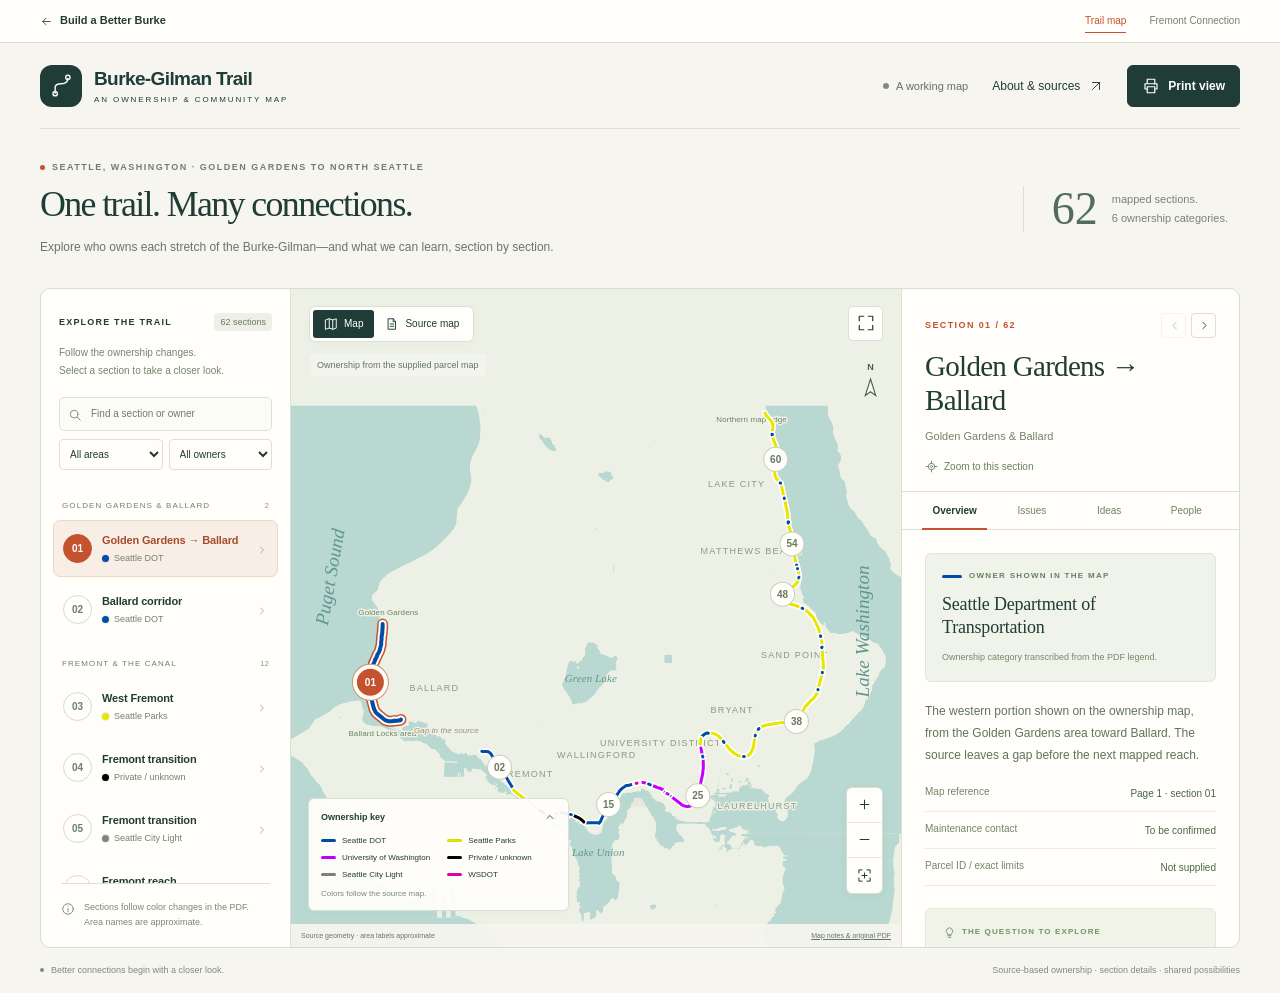
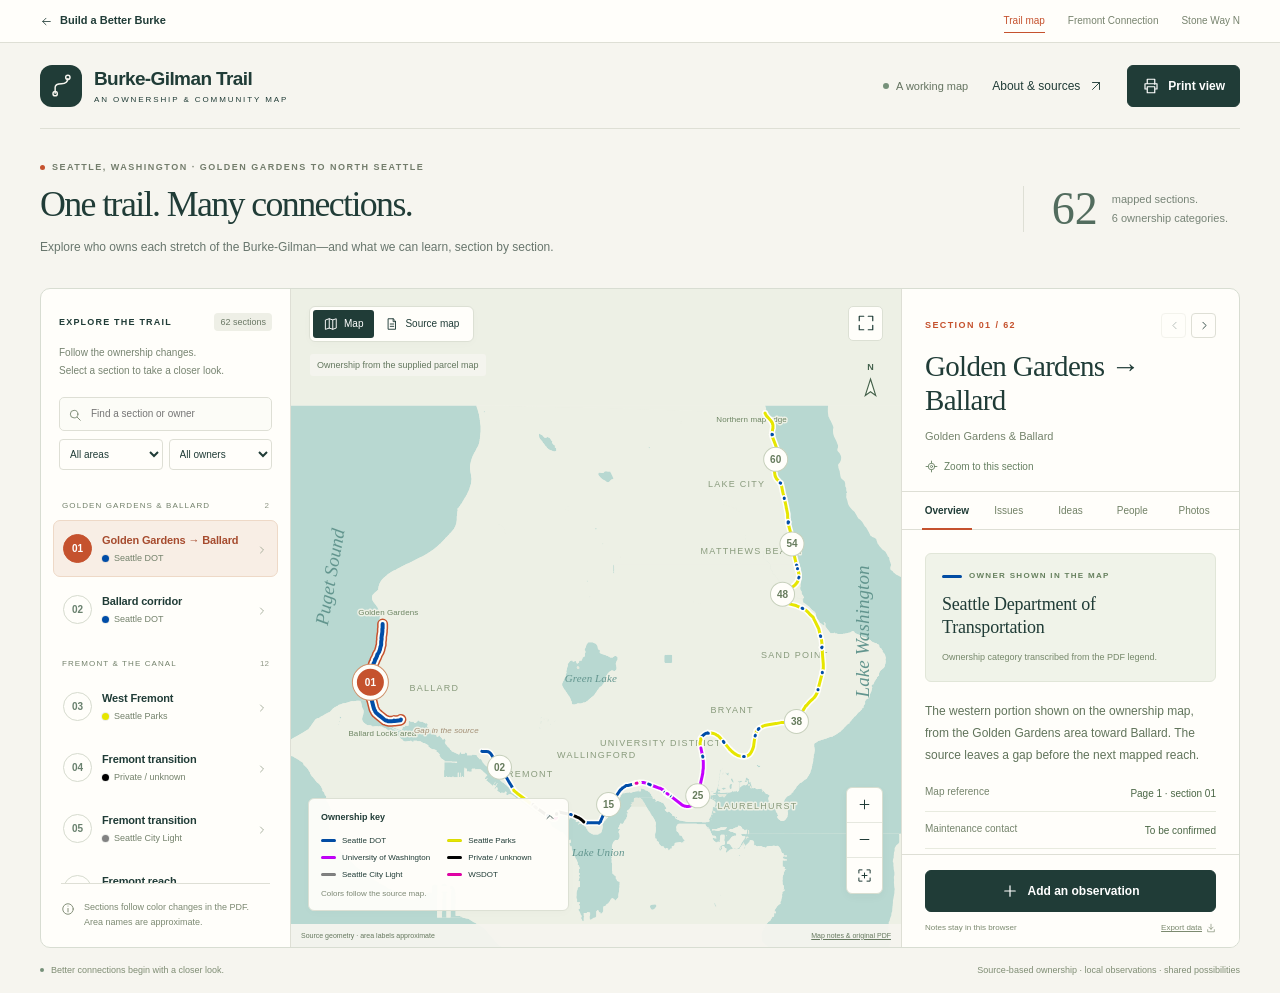
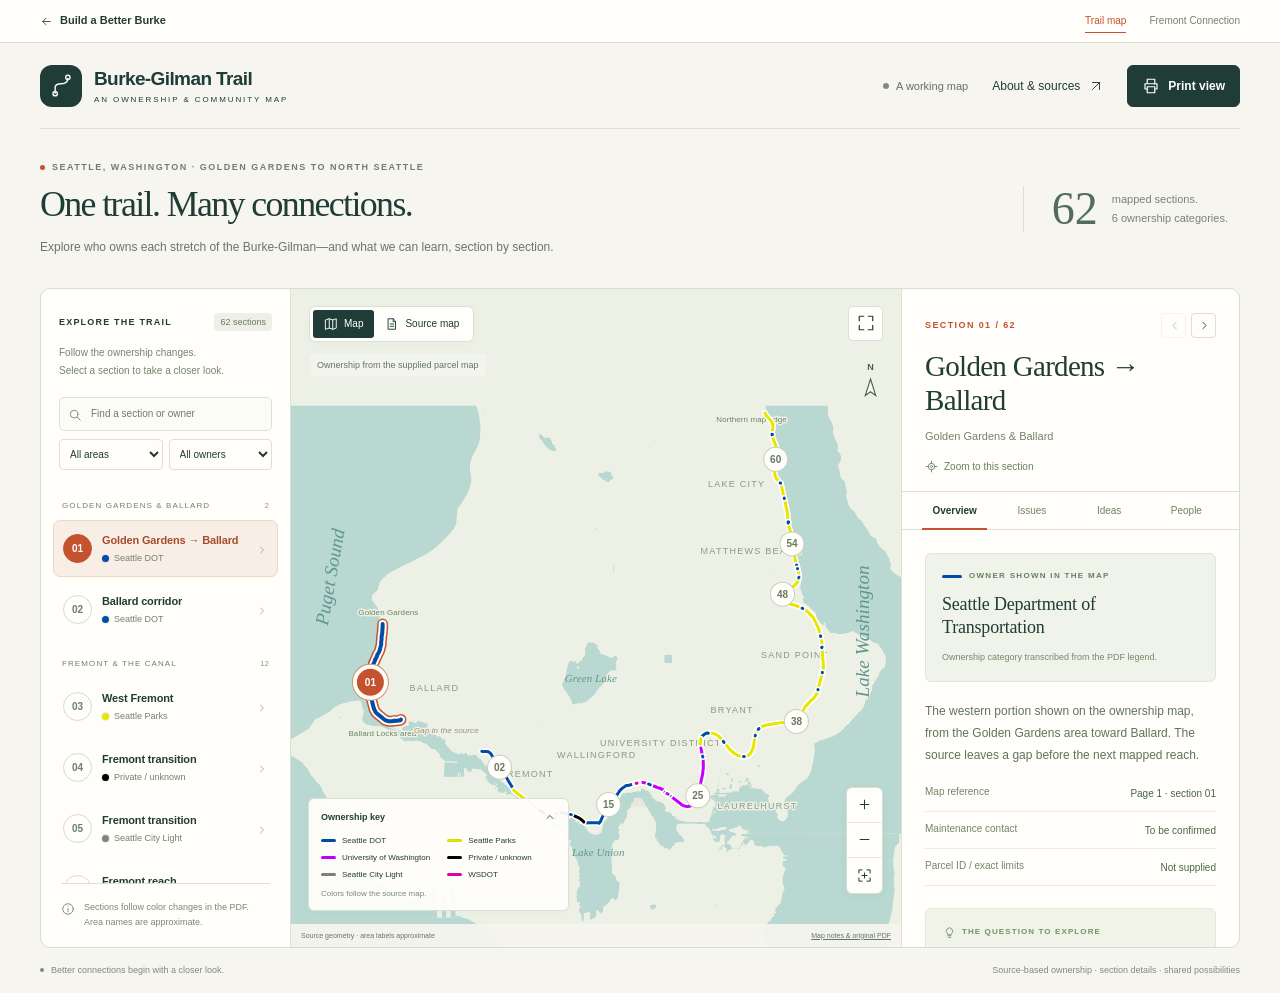
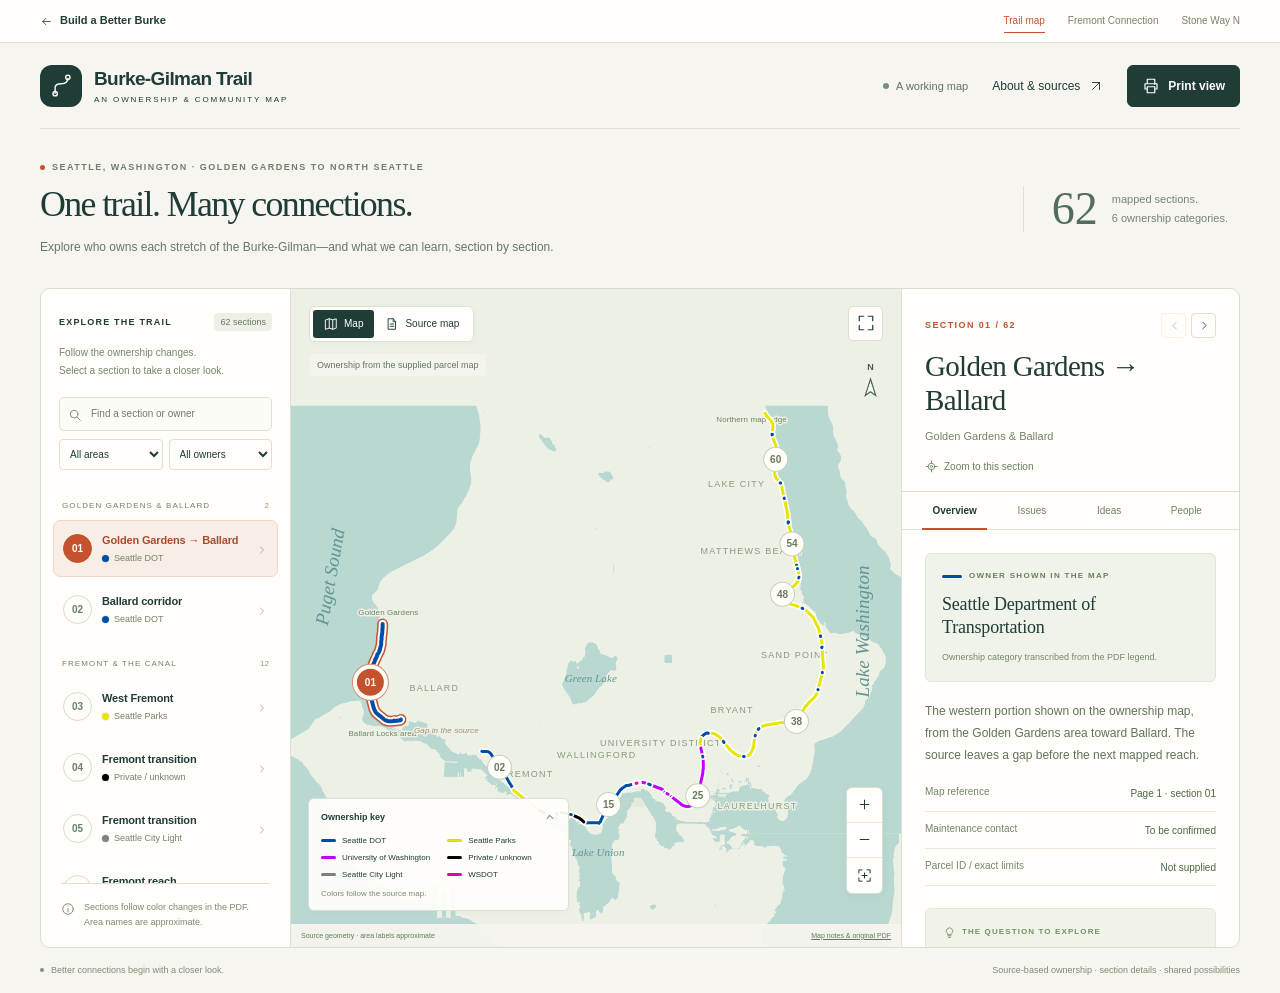
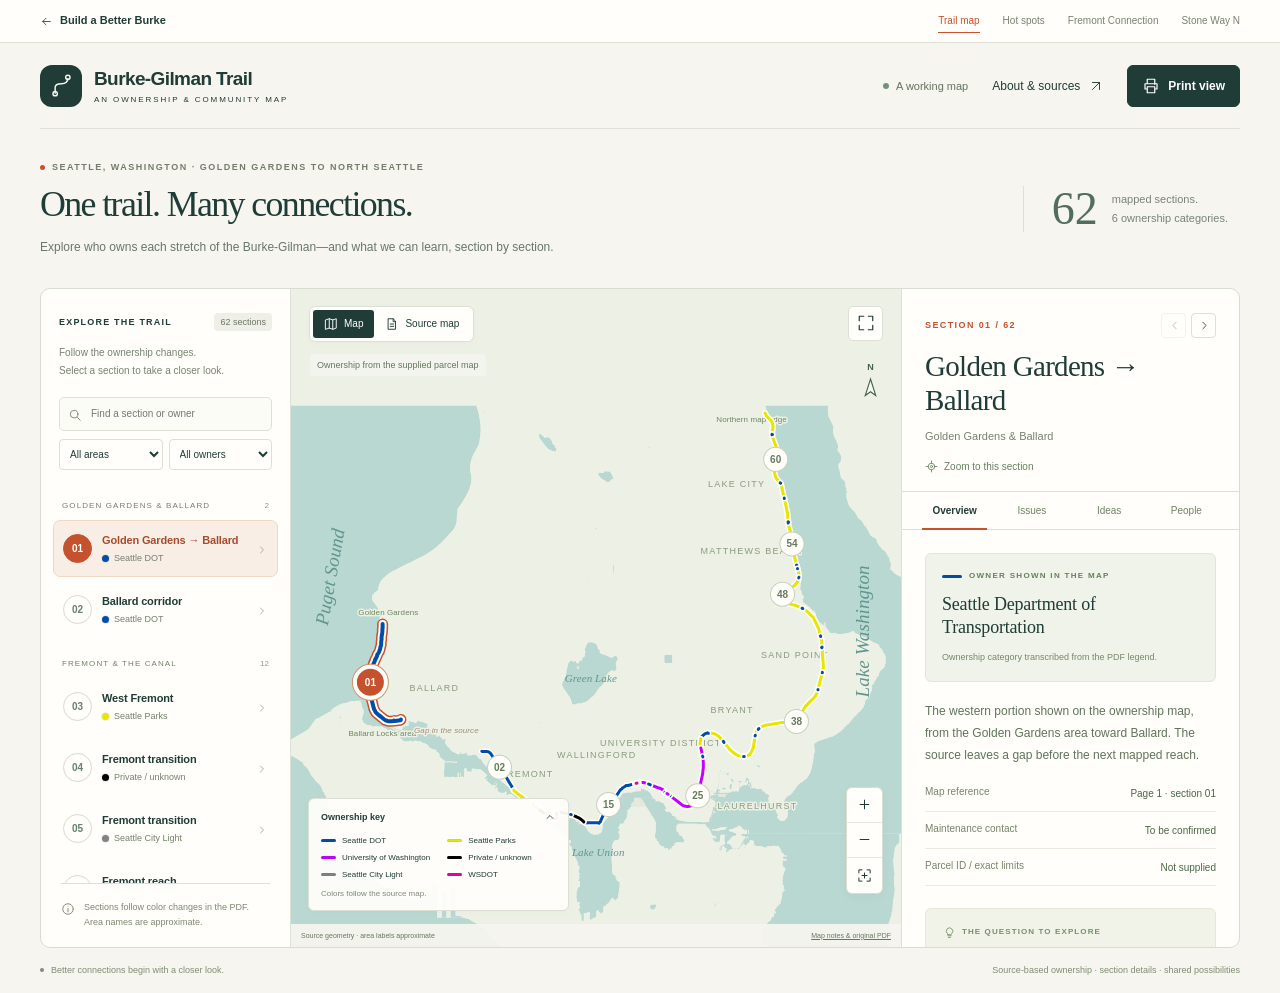
